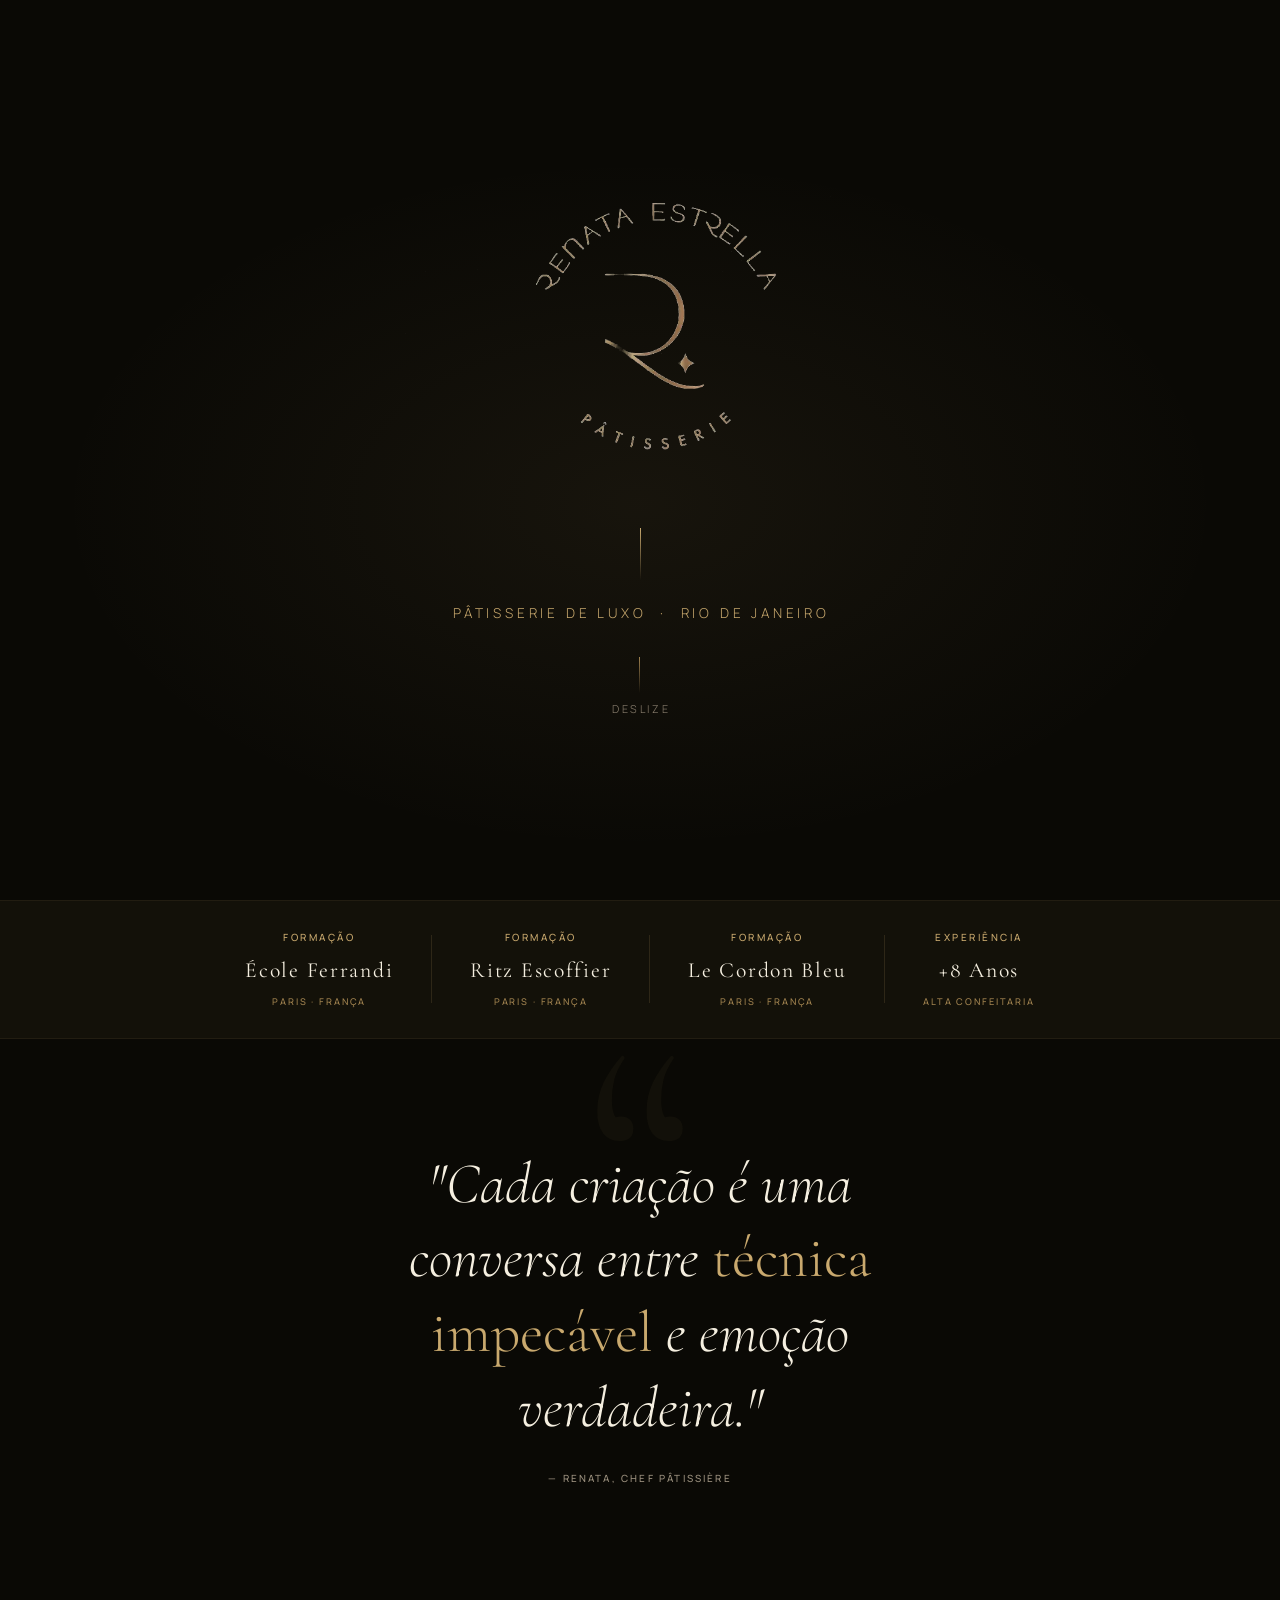
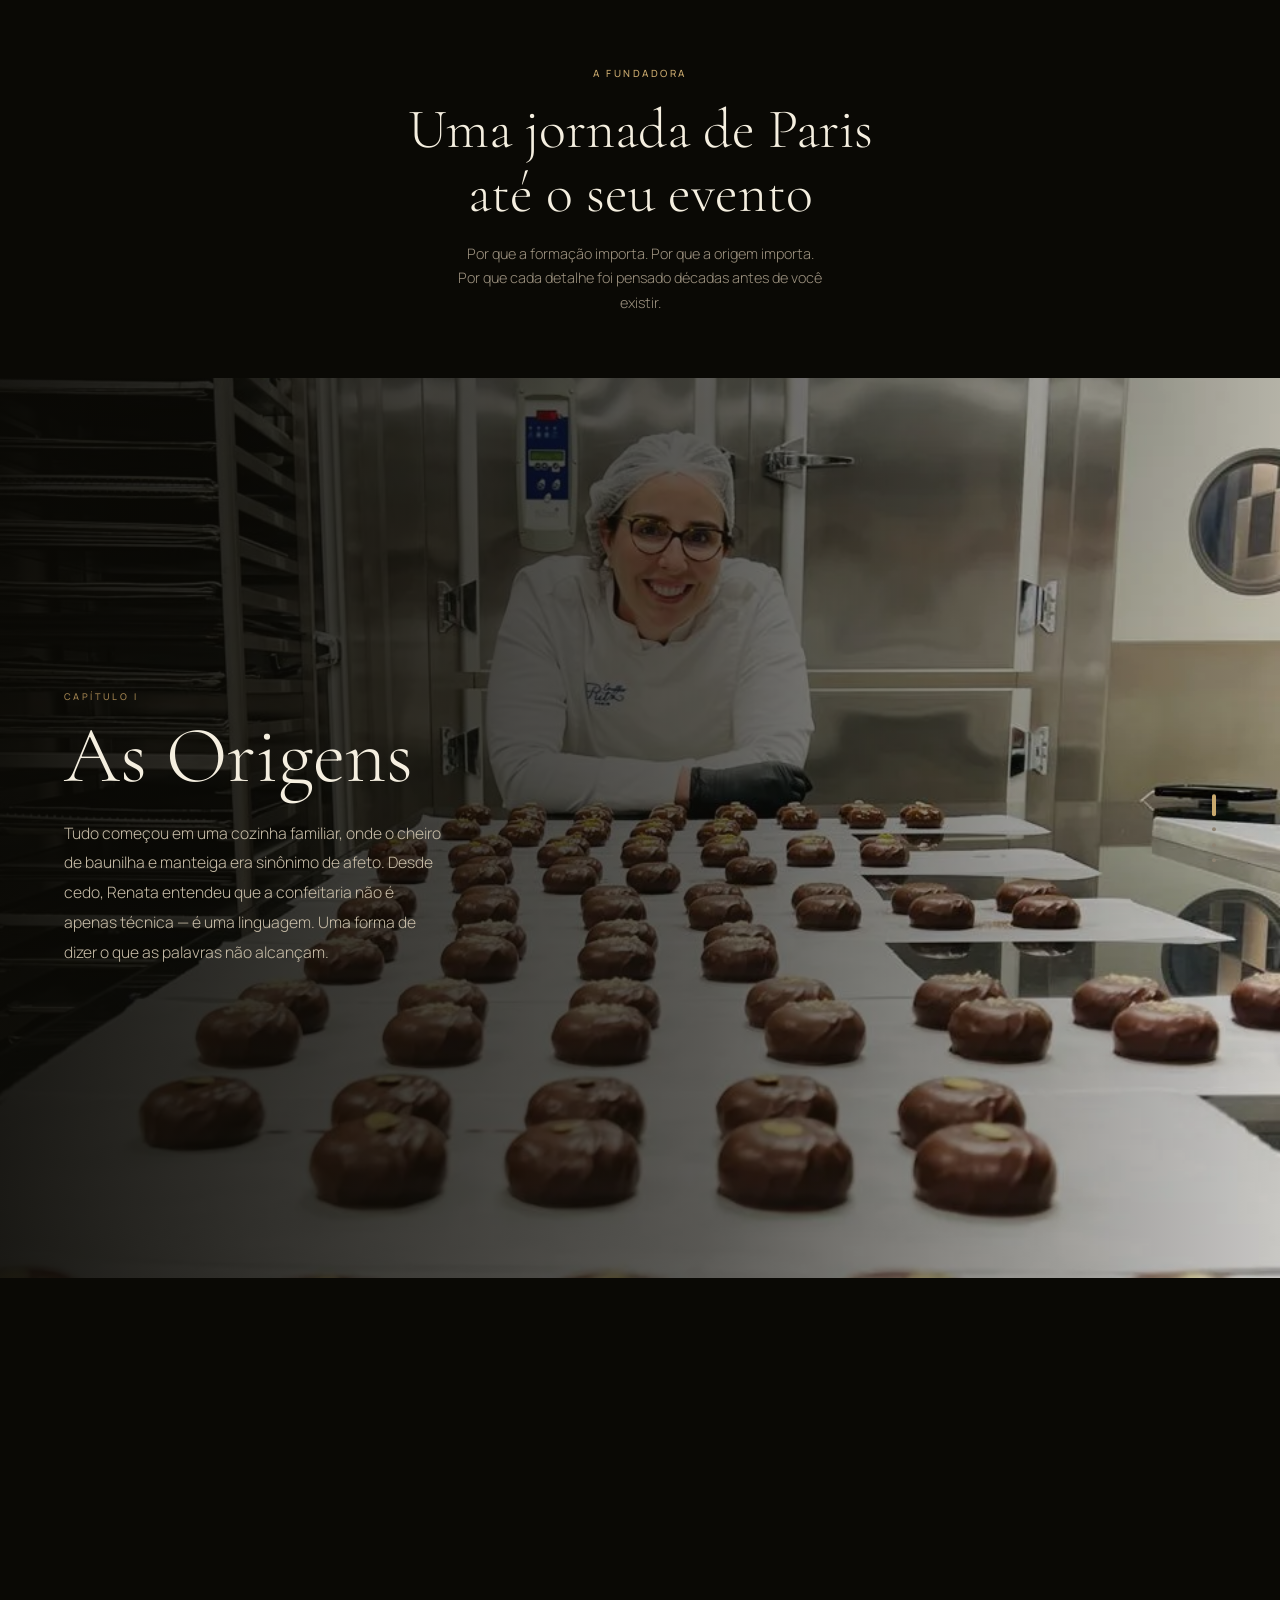
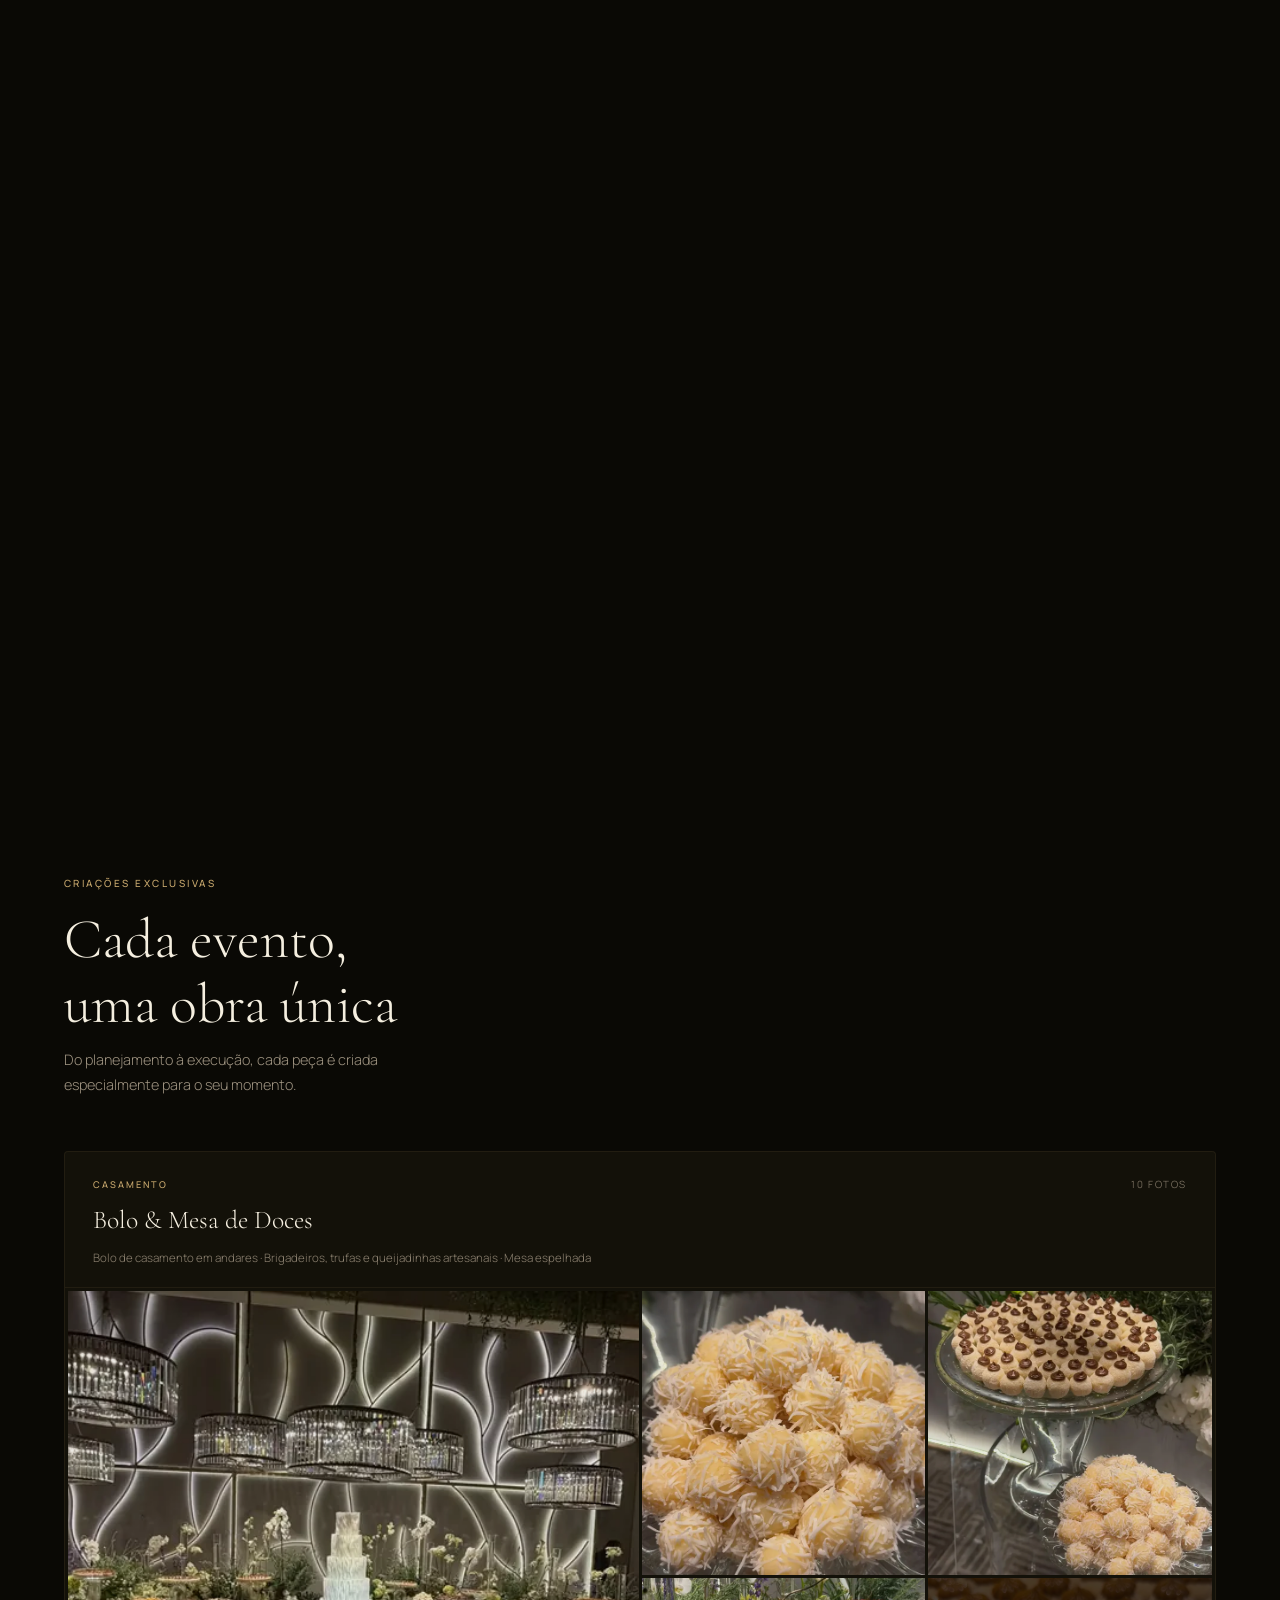
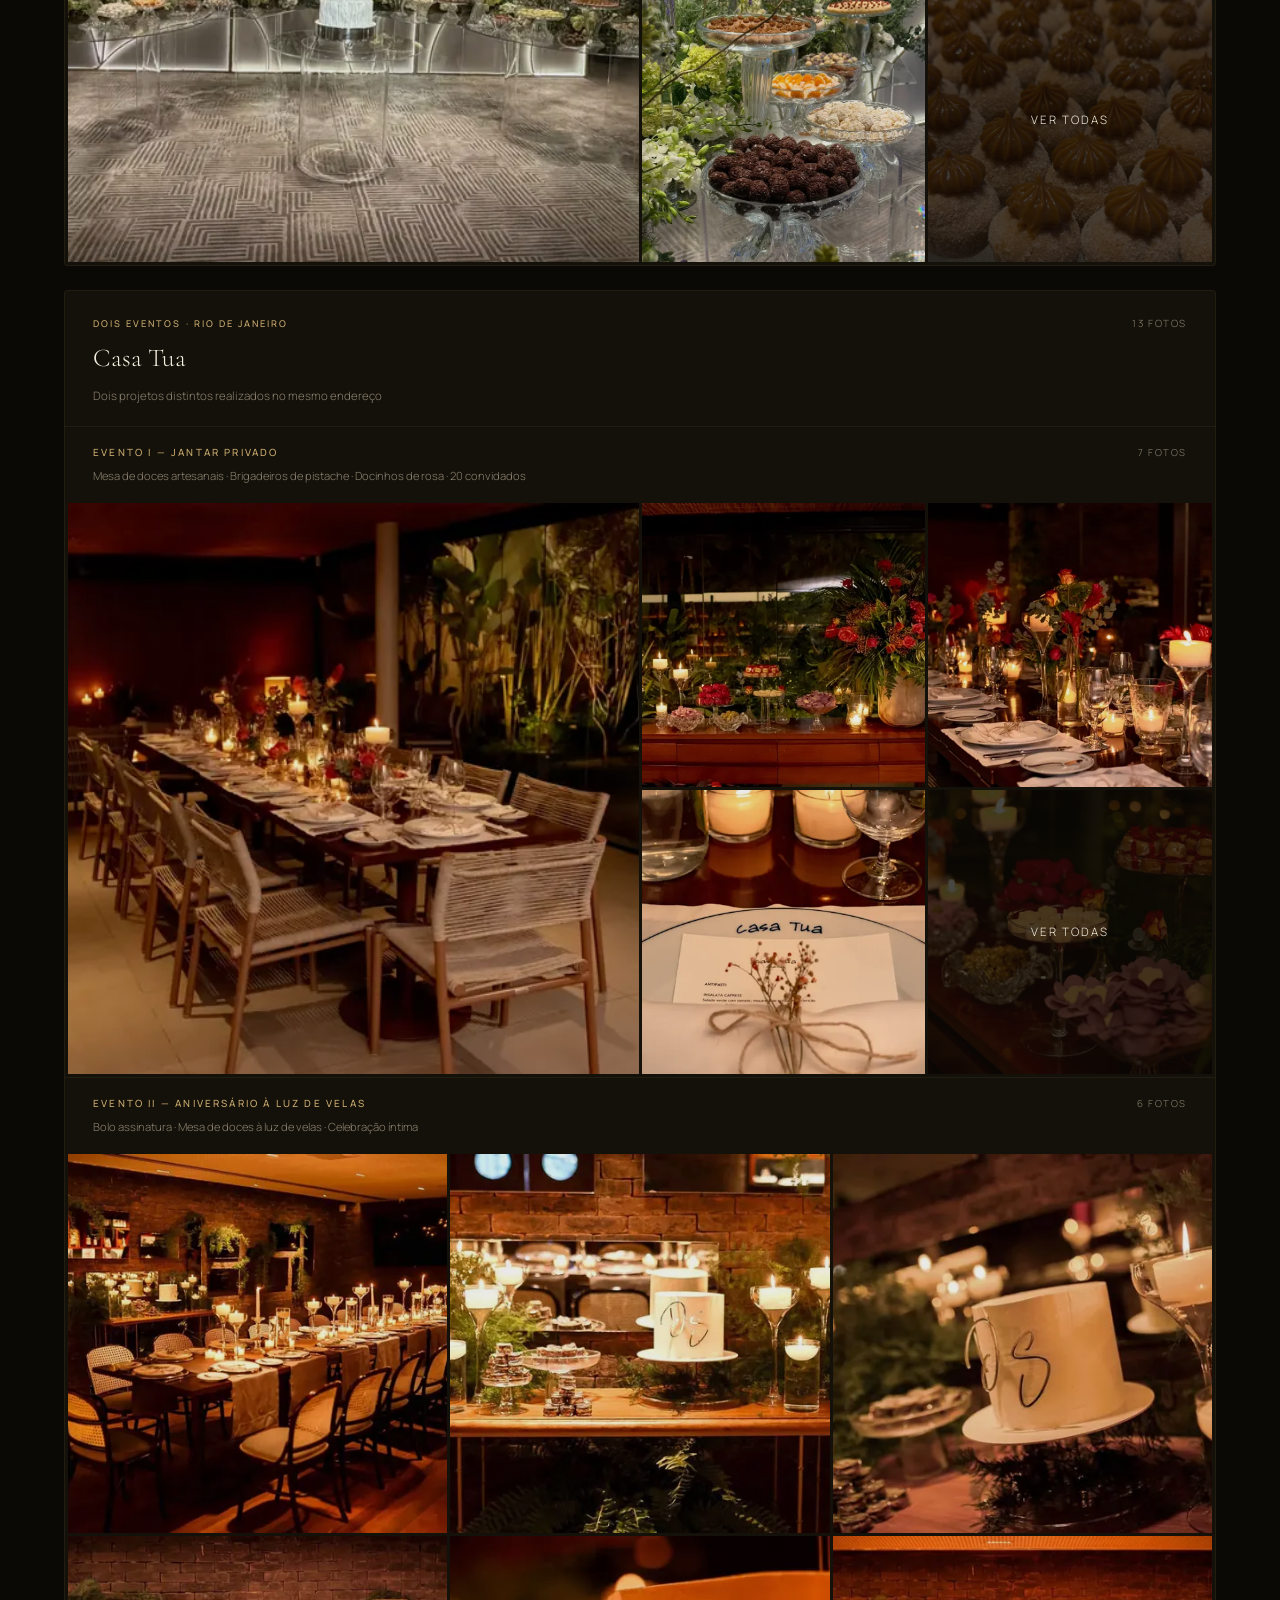
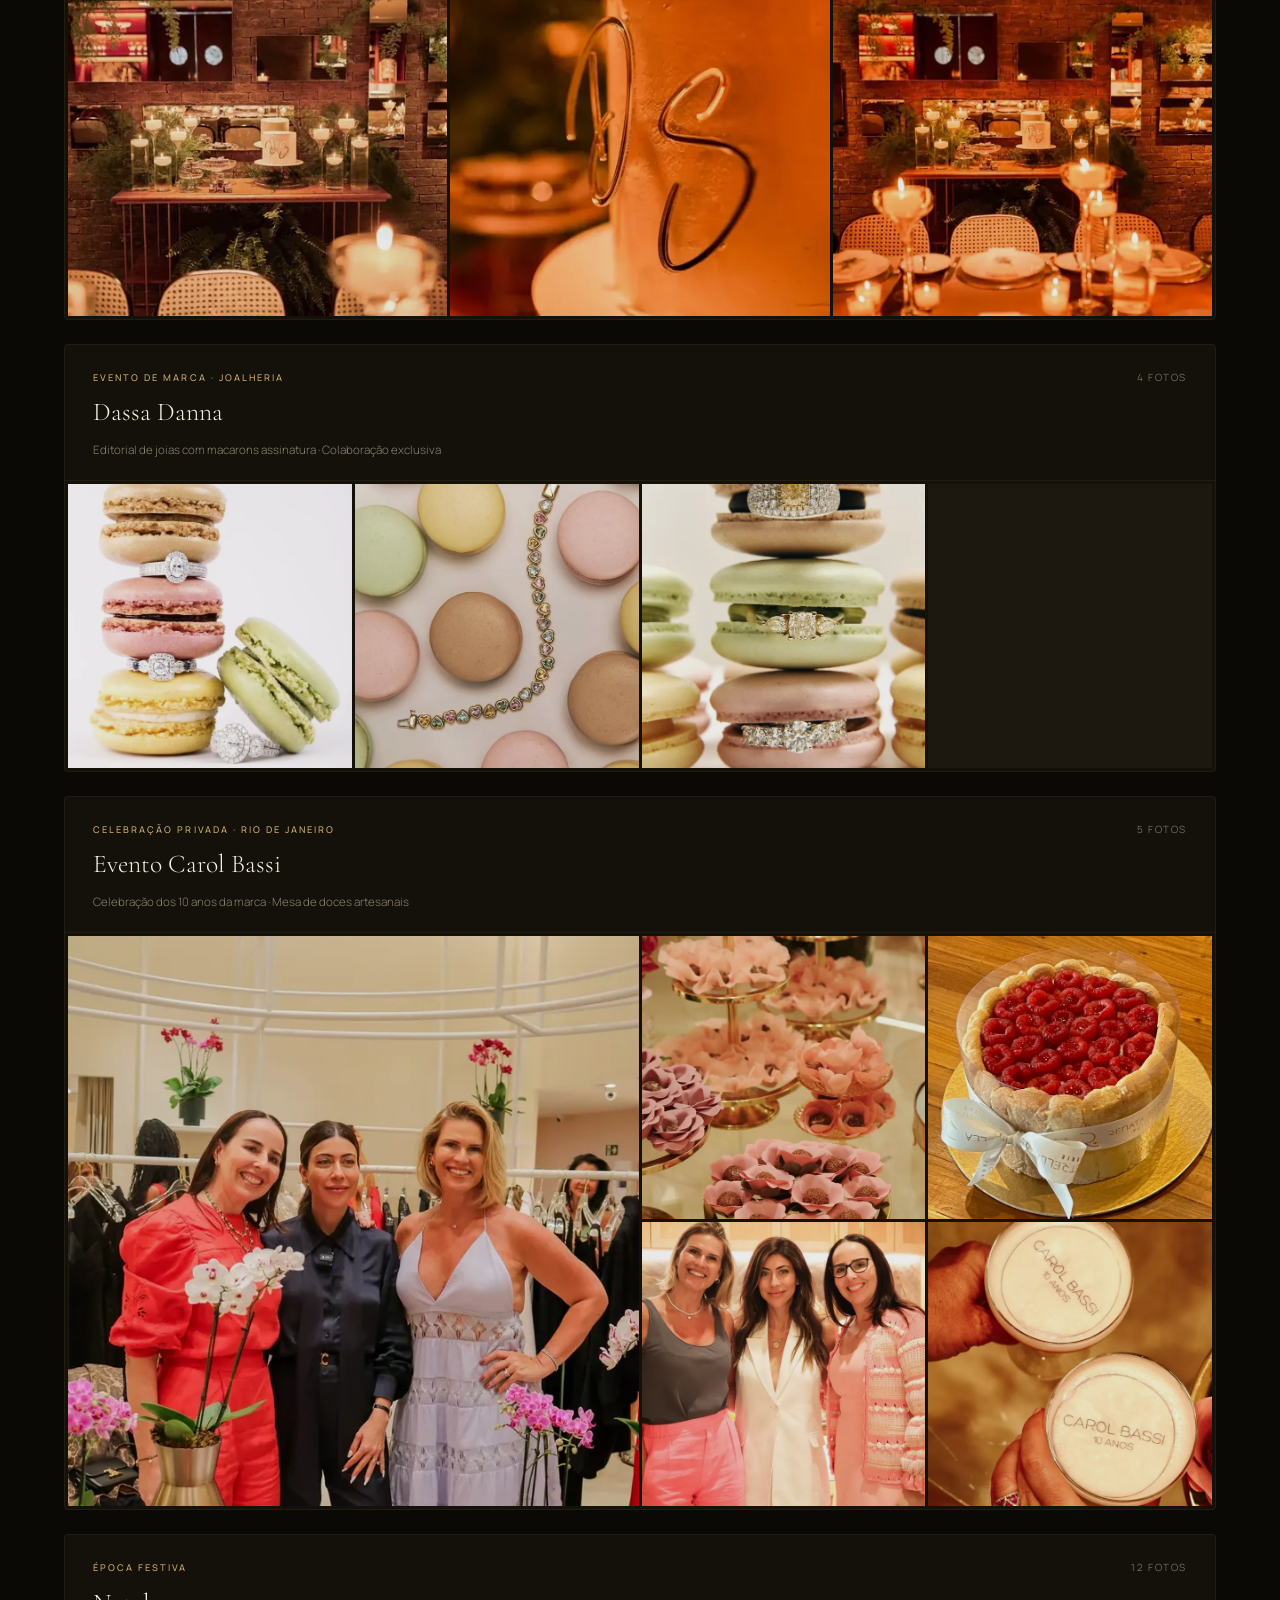
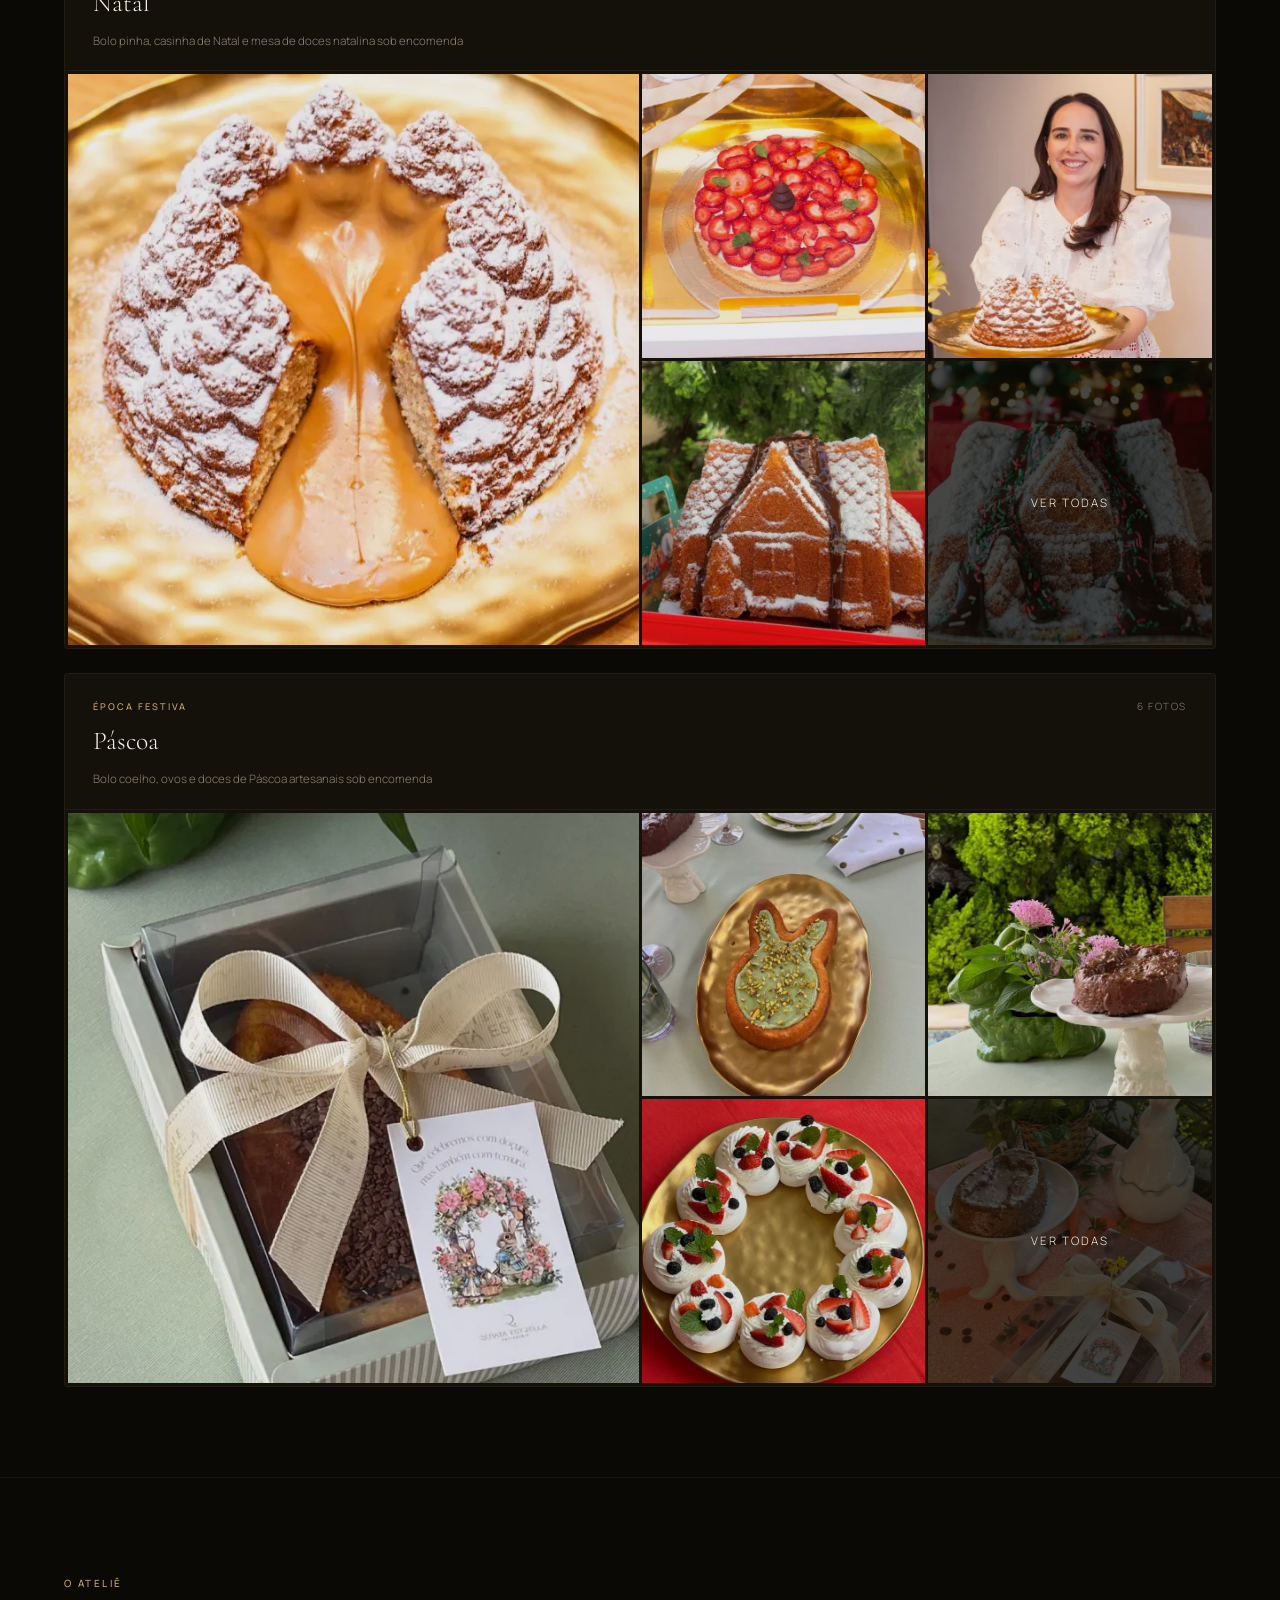
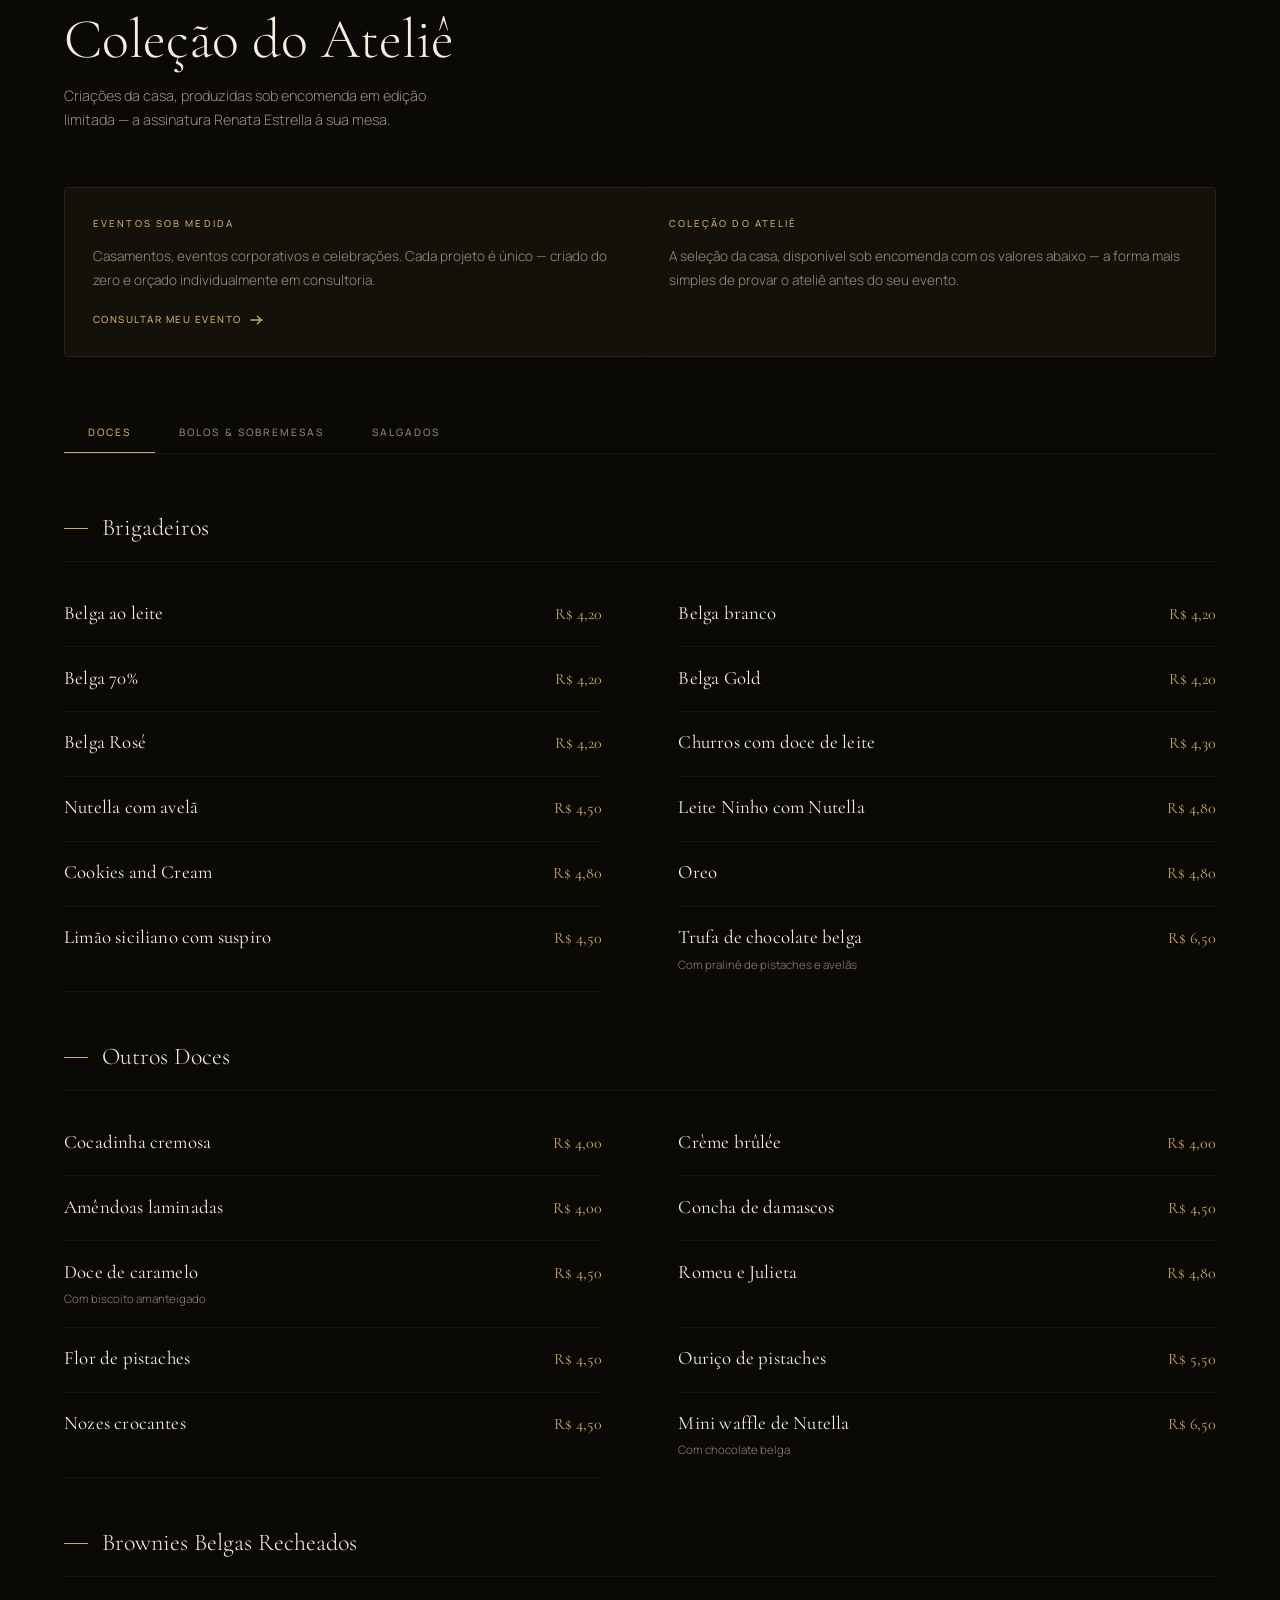
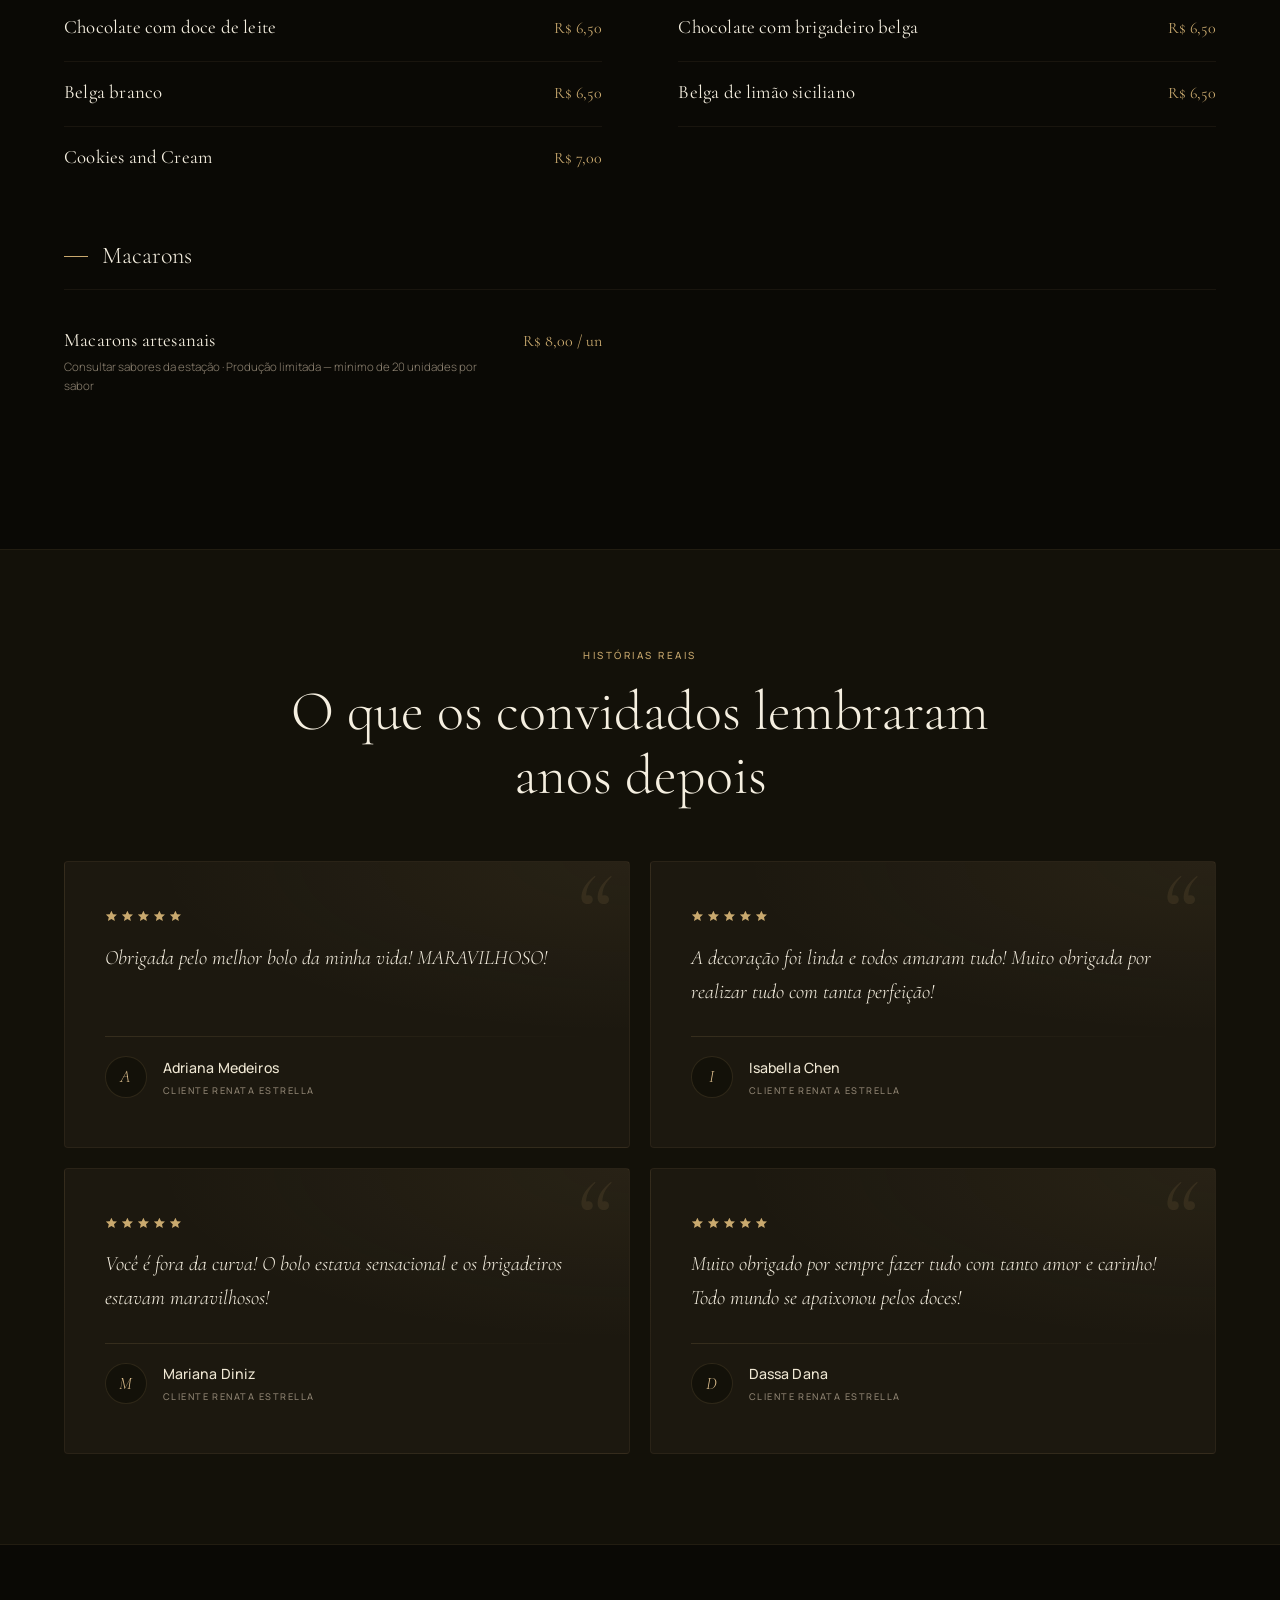
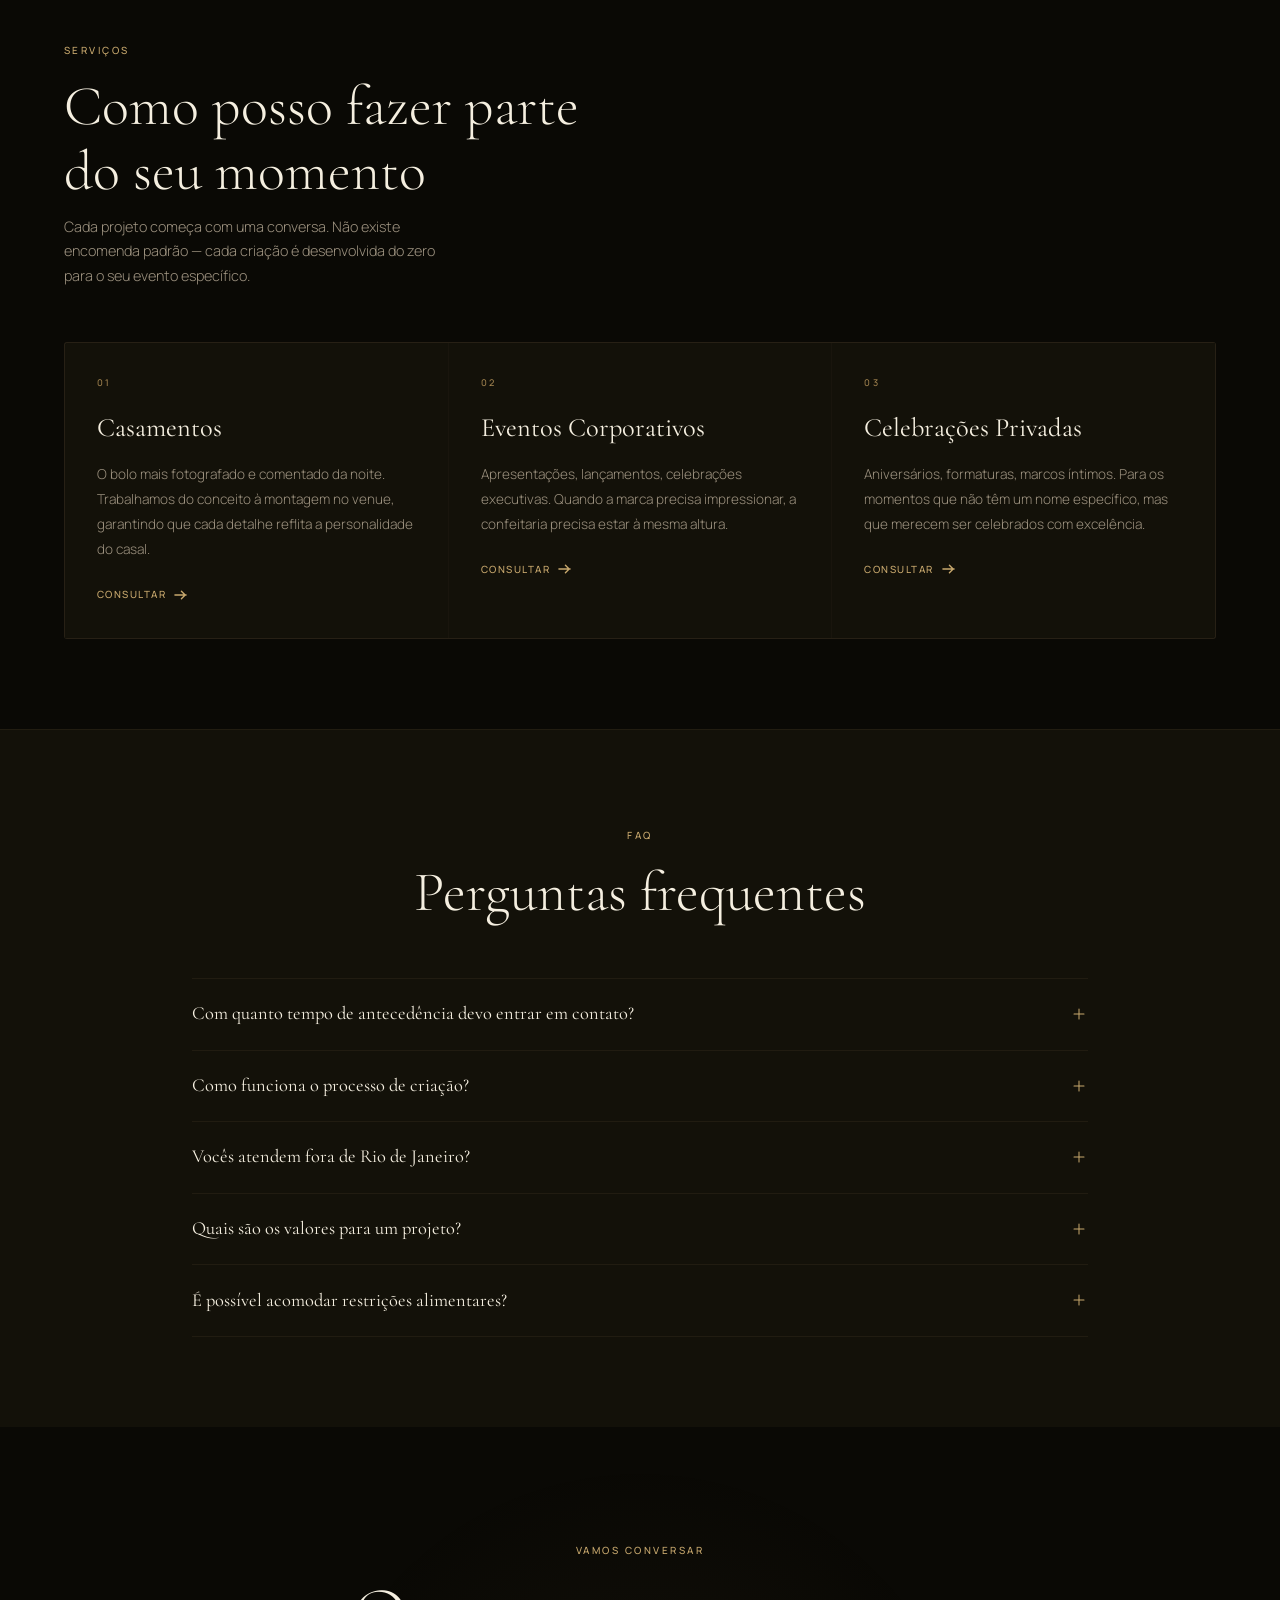
==== index.html @ b2e5b560 "SEO pass: review schema, image dimensions, metadata, gallery freshness - Add Review/AggregateRating " ====
<!DOCTYPE html>
<html lang="pt-BR">
<head>
  <meta charset="UTF-8">
  <meta name="viewport" content="width=device-width, initial-scale=1.0">
  <title>Renata — Pâtisserie de Luxo | Confeitaria Artesanal para Eventos</title>

  <!-- SEO -->
  <meta name="description" content="Pâtisserie de luxo no Rio de Janeiro: bolos e doces artesanais para casamentos e eventos de alto padrão, com formação Ferrandi Paris e Ritz Escoffier.">
  <meta name="keywords" content="pâtisserie luxo, confeitaria premium Rio de Janeiro, bolo de casamento luxo, Ferrandi Paris, Le Cordon Bleu, alta confeitaria, eventos alto padrão">
  <link rel="canonical" href="https://renataestrellapatisserie.com/">
  <meta name="robots" content="index, follow, max-snippet:-1, max-image-preview:large, max-video-preview:-1">
  <meta name="author" content="Renata Pâtisserie">
  <meta name="theme-color" content="#0A0905">

  <!-- Open Graph -->
  <meta property="og:title" content="Renata — Pâtisserie de Luxo">
  <meta property="og:description" content="Criações exclusivas para momentos que merecem ser eternizados. Formação: Ferrandi Paris · Ritz Escoffier · Le Cordon Bleu">
  <meta property="og:type" content="website">
  <meta property="og:url" content="https://renataestrellapatisserie.com/">
  <meta property="og:image" content="https://renataestrellapatisserie.com/og-image.jpg">
  <meta property="og:image:width" content="1200">
  <meta property="og:image:height" content="630">
  <meta property="og:locale" content="pt_BR">
  <meta property="og:site_name" content="Renata Pâtisserie">

  <!-- Twitter Cards -->
  <meta name="twitter:card" content="summary_large_image">
  <meta name="twitter:title" content="Renata — Pâtisserie de Luxo">
  <meta name="twitter:description" content="Criações exclusivas para momentos que merecem ser eternizados.">
  <meta name="twitter:image" content="https://renataestrellapatisserie.com/og-image.jpg">

  <!-- Fonts -->
  <link rel="preconnect" href="https://fonts.googleapis.com">
  <link rel="preconnect" href="https://fonts.gstatic.com" crossorigin>
  <link href="https://fonts.googleapis.com/css2?family=Cormorant+Garamond:ital,wght@0,300;0,400;0,500;0,600;1,300;1,400;1,500&family=Manrope:wght@300;400;500;600&display=swap" rel="stylesheet">

  <!-- Favicon -->
  <link rel="icon" type="image/svg+xml" href="data:image/svg+xml,%3Csvg xmlns='http://www.w3.org/2000/svg' viewBox='0 0 32 32'%3E%3Ccircle cx='16' cy='16' r='14' fill='%230A0905'/%3E%3Ctext x='50%25' y='22' text-anchor='middle' font-size='18' fill='%23C9A96E'%3ER%3C/text%3E%3C/svg%3E">
  <link rel="apple-touch-icon" sizes="180x180" href="apple-touch-icon.png">
  <link rel="manifest" href="manifest.json">

  <!-- Structured Data -->
  <script type="application/ld+json">
  {
    "@context": "https://schema.org",
    "@graph": [
      {
        "@type": "WebSite",
        "@id": "https://renataestrellapatisserie.com/#website",
        "url": "https://renataestrellapatisserie.com/",
        "name": "Renata Pâtisserie",
        "inLanguage": "pt-BR",
        "publisher": {"@id": "https://renataestrellapatisserie.com/#business"}
      },
      {
        "@type": "Bakery",
        "@id": "https://renataestrellapatisserie.com/#business",
        "name": "Renata Pâtisserie",
        "description": "Pâtisserie de luxo especializada em criações artesanais para casamentos, eventos corporativos e celebrações de alto padrão.",
        "url": "https://renataestrellapatisserie.com/",
        "telephone": "+5521999821270",
        "email": "contato@renatapatisserie.com.br",
        "priceRange": "$$$$",
        "image": "https://renataestrellapatisserie.com/og-image.jpg",
        "address": {
          "@type": "PostalAddress",
          "addressLocality": "Rio de Janeiro",
          "addressRegion": "RJ",
          "addressCountry": "BR"
        },
        "geo": {"@type": "GeoCoordinates", "latitude": "-22.9068", "longitude": "-43.1729"},
        "areaServed": [
          {"@type": "Country", "name": "Brasil"},
          {"@type": "City", "name": "Rio de Janeiro"}
        ],
        "openingHoursSpecification": [{"@type": "OpeningHoursSpecification","dayOfWeek": ["Monday","Tuesday","Wednesday","Thursday","Friday"],"opens": "09:00","closes": "18:00"}],
        "sameAs": ["https://www.instagram.com/renataestrella.patisserie"],
        "aggregateRating": {"@type": "AggregateRating", "ratingValue": "5", "bestRating": "5", "reviewCount": "4"}
      },
      {
        "@type": "Person",
        "@id": "https://renataestrellapatisserie.com/#founder",
        "name": "Renata",
        "jobTitle": "Chef Pâtissière & Fundadora",
        "description": "Chef pâtissière com formação nas mais prestigiosas escolas culinárias do mundo.",
        "alumniOf": [
          {"@type": "EducationalOrganization","name": "FERRANDI Paris"},
          {"@type": "EducationalOrganization","name": "Ritz Escoffier"},
          {"@type": "EducationalOrganization","name": "Le Cordon Bleu"}
        ],
        "worksFor": {"@id": "https://renataestrellapatisserie.com/#business"}
      },
      {
        "@type": "Service",
        "name": "Bolos e Doces para Casamentos",
        "description": "Criações artesanais únicas para o dia mais especial da sua vida.",
        "provider": {"@id": "https://renataestrellapatisserie.com/#business"},
        "areaServed": {"@type": "Country", "name": "Brasil"}
      },
      {
        "@type": "Service",
        "name": "Confeitaria para Eventos Corporativos",
        "description": "Experiências gastronômicas de alto padrão para eventos executivos e lançamentos.",
        "provider": {"@id": "https://renataestrellapatisserie.com/#business"},
        "areaServed": {"@type": "Country", "name": "Brasil"}
      },
      {
        "@type": "Service",
        "name": "Celebrações Privadas",
        "description": "Aniversários, formaturas e marcos íntimos celebrados com confeitaria de alto padrão.",
        "provider": {"@id": "https://renataestrellapatisserie.com/#business"},
        "areaServed": {"@type": "Country", "name": "Brasil"}
      },
      {
        "@type": "FAQPage",
        "mainEntity": [
          {"@type": "Question","name": "Com quanto tempo de antecedência devo entrar em contato?","acceptedAnswer": {"@type": "Answer","text": "Não existe um prazo fixo — somos conhecidas pela confiabilidade e pela capacidade de nos adaptar à sua data e às suas necessidades. Quanto antes conversarmos, mais espaço temos para consultoria, degustação e desenvolvimento do conceito, mas consulte Renata diretamente para confirmar disponibilidade para o seu evento."}},
          {"@type": "Question","name": "Como funciona o processo de criação?","acceptedAnswer": {"@type": "Answer","text": "Começa com uma consultoria onde Renata entende a visão, tema e preferências do cliente. Em seguida, é desenvolvido um briefing criativo exclusivo para aprovação. Após isso, é realizada uma sessão de degustação. Na semana do evento, a produção e montagem são feitas pessoalmente no local."}},
          {"@type": "Question","name": "Vocês atendem fora de Rio de Janeiro?","acceptedAnswer": {"@type": "Answer","text": "Sim. Renata atende eventos em todo o Brasil e em destinos internacionais para projetos especiais. Custos de deslocamento e logística são detalhados durante a consultoria."}},
          {"@type": "Question","name": "Quais são os valores para um projeto?","acceptedAnswer": {"@type": "Answer","text": "Cada projeto é orçado individualmente, pois depende da complexidade, número de convidados e localização. Os valores são apresentados durante a consultoria inicial, sem compromisso."}},
          {"@type": "Question","name": "É possível acomodar restrições alimentares?","acceptedAnswer": {"@type": "Answer","text": "Sim, de acordo com a restrição podemos buscar a solução mais adequada para o cliente."}}
        ]
      },
      {
        "@type": "Review",
        "itemReviewed": {"@id": "https://renataestrellapatisserie.com/#business"},
        "author": {"@type": "Person", "name": "Adriana Medeiros"},
        "reviewRating": {"@type": "Rating", "ratingValue": "5", "bestRating": "5"},
        "reviewBody": "Obrigada pelo melhor bolo da minha vida! MARAVILHOSO!",
        "inLanguage": "pt-BR"
      },
      {
        "@type": "Review",
        "itemReviewed": {"@id": "https://renataestrellapatisserie.com/#business"},
        "author": {"@type": "Person", "name": "Isabella Chen"},
        "reviewRating": {"@type": "Rating", "ratingValue": "5", "bestRating": "5"},
        "reviewBody": "A decoração foi linda e todos amaram tudo! Muito obrigada por realizar tudo com tanta perfeição!",
        "inLanguage": "pt-BR"
      },
      {
        "@type": "Review",
        "itemReviewed": {"@id": "https://renataestrellapatisserie.com/#business"},
        "author": {"@type": "Person", "name": "Mariana Diniz"},
        "reviewRating": {"@type": "Rating", "ratingValue": "5", "bestRating": "5"},
        "reviewBody": "Você é fora da curva! O bolo estava sensacional e os brigadeiros estavam maravilhosos!",
        "inLanguage": "pt-BR"
      },
      {
        "@type": "Review",
        "itemReviewed": {"@id": "https://renataestrellapatisserie.com/#business"},
        "author": {"@type": "Person", "name": "Dassa Dana"},
        "reviewRating": {"@type": "Rating", "ratingValue": "5", "bestRating": "5"},
        "reviewBody": "Muito obrigado por sempre fazer tudo com tanto amor e carinho! Todo mundo se apaixonou pelos doces!",
        "inLanguage": "pt-BR"
      }
    ]
  }
  </script>

  <style>
    /* =====================================================
       DESIGN TOKENS
    ===================================================== */
    :root {
      --bg:           #0A0905;
      --bg-2:         #131109;
      --bg-3:         #1C180F;
      --gold:         #C9A96E;
      --gold-lt:      #DFC08F;
      --gold-dk:      #A0824F; /* ≥4.5:1 on all bg tokens (WCAG AA) */
      --ivory:        #F5EFE0;
      --ivory-2:      #C8BDA8;
      --text:         #F0E8D4;
      --text-2:       #9C917F; /* ≥4.5:1 on all bg tokens (WCAG AA) */
      --text-3:       #8D8271; /* ≥4.5:1 on all bg tokens (WCAG AA) */
      --line:         rgba(201,169,110,0.15);
      --line-sub:     rgba(201,169,110,0.08);

      --serif:        'Cormorant Garamond', Georgia, serif;
      --sans:         'Manrope', system-ui, sans-serif;

      --ease-lux:     cubic-bezier(0.25, 0.1, 0.1, 1.0);
      --ease-out:     cubic-bezier(0.16, 1, 0.3, 1);
      --ease-std:     cubic-bezier(0.4, 0, 0.2, 1);
    }

    /* =====================================================
       RESET
    ===================================================== */
    *, *::before, *::after { box-sizing: border-box; margin: 0; padding: 0; }
    html {
      scroll-behavior: smooth;
      -webkit-text-size-adjust: 100%;
      text-rendering: optimizeLegibility;
      -webkit-font-smoothing: antialiased;
    }
    body {
      background: var(--bg);
      color: var(--text);
      font-family: var(--sans);
      font-weight: 300;
      font-size: 1rem;
      line-height: 1.7;
      overflow-x: hidden;
    }
    img { display: block; max-width: 100%; }
    a { color: inherit; text-decoration: none; }
    ul, ol { list-style: none; }
    button { border: none; background: none; font-family: inherit; }

    .skip-link {
      position: absolute; top: -100%; left: 1rem; z-index: 9999;
      background: var(--gold); color: var(--bg);
      font-family: var(--sans); font-size: .75rem; font-weight: 600;
      letter-spacing: .04em;
      padding: .8rem 1.4rem; border-radius: 2px;
      transition: top .2s var(--ease-out);
    }
    .skip-link:focus { top: 1rem; }

    /* =====================================================
       UTILITIES
    ===================================================== */
    .wrap {
      width: 100%;
      max-width: 90rem;
      margin-inline: auto;
      padding-inline: clamp(1.25rem, 5vw, 4rem);
    }
    .overline {
      font-family: var(--sans);
      font-size: 0.62rem;
      font-weight: 500;
      letter-spacing: 0.25em;
      text-transform: uppercase;
      color: var(--gold);
    }
    .sr-only {
      position: absolute; width: 1px; height: 1px;
      padding: 0; margin: -1px; overflow: hidden;
      clip: rect(0,0,0,0); white-space: nowrap; border: 0;
    }


    /* =====================================================
       INTRO PANEL — fixed, blocks until dismissed
    ===================================================== */
    body.intro-lock { overflow: hidden; touch-action: none; }

    #introPanel {
      position: fixed;
      inset: 0;
      z-index: 9000;
      background: var(--bg);
      display: flex;
      flex-direction: column;
      align-items: center;
      justify-content: center;
      cursor: pointer;
      transition: transform 1.1s cubic-bezier(0.76, 0, 0.24, 1);
      will-change: transform;
    }
    /* Radial gold glow */
    #introPanel::before {
      content: '';
      position: absolute; inset: 0;
      background: radial-gradient(ellipse 65% 55% at 50% 56%, rgba(201,169,110,.07) 0%, transparent 70%);
      pointer-events: none;
    }
    #introPanel.out { transform: translateY(-100%); }

    .intro-inner {
      display: flex;
      flex-direction: column;
      align-items: center;
      gap: 1.4rem;
      position: relative; z-index: 1;
    }
    /* Staggered serif letters */
    .intro-logo {
      display: flex;
      align-items: center;
      justify-content: center;
    }
    .intro-logo canvas {
      width: clamp(280px, 84vw, 720px);
      height: auto;
      opacity: 0;
      transform: translateY(28px);
      animation: il-rise 1.1s .08s var(--ease-out) forwards;
      pointer-events: none;
      user-select: none;
      display: block;
      background: transparent;
    }
    @keyframes il-rise {
      to { opacity: 1; transform: translateY(0) rotate(0deg); }
    }
    /* Growing gold rule */
    .intro-rule {
      width: 1px; height: 0;
      background: linear-gradient(to bottom, var(--gold), transparent);
      animation: rule-grow 1.1s .62s var(--ease-out) forwards;
    }
    @keyframes rule-grow { to { height: 52px; } }
    /* Subtitle */
    .intro-sub {
      font-size: clamp(.72rem, 3vw, .85rem);
      letter-spacing: .28em;
      margin-right: -.28em;
      text-transform: uppercase;
      color: var(--gold);
      opacity: 0;
      animation: il-rise .7s .88s var(--ease-out) forwards;
    }
    /* Scroll / tap hint */
    .intro-hint {
      margin-top: .6rem;
      display: flex; flex-direction: column; align-items: center; gap: .45rem;
      opacity: 0;
      animation: il-rise .7s 1.4s var(--ease-out) forwards;
    }
    .intro-hint-line {
      width: 1px; height: 36px;
      background: linear-gradient(to bottom, var(--gold-dk), transparent);
      animation: hint-pulse 2.2s 1.5s ease-in-out infinite;
    }
    @keyframes hint-pulse {
      0%, 100% { opacity: .35; transform: scaleY(1); }
      50%       { opacity: 1;   transform: scaleY(1.15); }
    }
    .intro-hint-label {
      font-size: clamp(.62rem, 2.2vw, .68rem); letter-spacing: .24em;
      margin-right: -.24em;
      text-transform: uppercase; color: var(--text-3);
    }
    /* Reduced motion */
    @media (prefers-reduced-motion: reduce) {
      .intro-logo span, .intro-sub, .intro-hint { animation: none; opacity: 1; transform: none; }
      .intro-rule { animation: none; height: 52px; }
    }

    /* =====================================================
       NAVIGATION
    ===================================================== */
    .nav {
      position: fixed; top: 0; left: 0; right: 0; z-index: 100;
      padding: 1.5rem 0;
      transition: padding .4s var(--ease-std), background .4s, backdrop-filter .4s;
    }
    .nav.on {
      padding: 1rem 0;
      background: rgba(10,9,5,.93);
      backdrop-filter: blur(14px);
      -webkit-backdrop-filter: blur(14px);
      border-bottom: 1px solid var(--line-sub);
    }
    .nav__inner {
      display: flex; align-items: center; justify-content: space-between;
    }
    .nav__logo {
      font-family: var(--serif); font-size: clamp(1.05rem, 2.2vw, 1.3rem);
      font-weight: 400; letter-spacing: 0.14em; text-transform: uppercase;
      color: var(--ivory);
    }
    .nav__logo b { color: var(--gold); font-weight: 400; }
    .nav__links {
      display: none; gap: 2.5rem; align-items: center;
    }
    .nav__links a {
      font-size: 0.74rem; font-weight: 500; letter-spacing: 0.16em;
      text-transform: uppercase; color: var(--ivory-2);
      transition: color .3s;
    }
    .nav__links a:hover { color: var(--gold); }
    .nav__cta {
      font-size: 0.68rem; font-weight: 500; letter-spacing: 0.18em;
      text-transform: uppercase; color: var(--bg);
      background: var(--gold); padding: .6rem 1.5rem;
      border-radius: 2px; transition: background .3s;
    }
    .nav__cta:hover { background: var(--gold-lt); }
    .nav__burger {
      display: flex; flex-direction: column; justify-content: center; align-items: flex-end;
      gap: 5px; width: 44px; height: 44px; padding: 0; margin-right: -11px;
    }
    .nav__burger span { width: 22px; }
    .nav__burger span {
      display: block; height: 1px; background: var(--ivory);
      transition: transform .3s, opacity .3s, width .3s;
    }
    .nav__burger span:nth-child(2) { width: 14px; }
    .nav__burger.x span:nth-child(1) { transform: translateY(6px) rotate(45deg); }
    .nav__burger.x span:nth-child(2) { opacity: 0; width: 0; }
    .nav__burger.x span:nth-child(3) { transform: translateY(-6px) rotate(-45deg); }

    /* Mobile overlay */
    .nav__mob {
      position: fixed; inset: 0; z-index: 99;
      background: var(--bg);
      display: flex; flex-direction: column;
      align-items: center; justify-content: center; gap: 1.75rem;
      opacity: 0; pointer-events: none;
      transition: opacity .4s var(--ease-std);
    }
    .nav__mob.open { opacity: 1; pointer-events: auto; }
    .nav__mob a {
      font-family: var(--serif); font-size: clamp(2rem, 7vw, 2.75rem);
      font-weight: 300; color: var(--ivory); letter-spacing: .05em;
      transition: color .3s;
    }
    .nav__mob a:hover { color: var(--gold); }
    .nav__mob .mob-cta {
      font-family: var(--sans); font-size: .65rem; font-weight: 500;
      letter-spacing: .2em; text-transform: uppercase;
      color: var(--bg); background: var(--gold);
      padding: .9rem 2.5rem; border-radius: 2px; margin-top: .5rem;
    }

    /* =====================================================
       HERO
    ===================================================== */
    #inicio {
      position: relative;
      height: 100svh; min-height: 600px;
      display: flex; align-items: flex-end;
      overflow: hidden;
    }
    .hero-media {
      position: absolute; inset: 0; z-index: 0;
    }
    .hero-img, .hero-video {
      width: 100%; height: 100%; object-fit: cover; object-position: center;
    }
    .hero-img {
      transform: scale(1.08);
      animation: hero-zoom 12s var(--ease-lux) forwards;
      will-change: transform;
    }
    @keyframes hero-zoom {
      from { transform: scale(1.08); }
      to   { transform: scale(1.00); }
    }
    .hero-grad {
      position: absolute; inset: 0;
      background:
        linear-gradient(to top,  rgba(10,9,5,.97) 0%, rgba(10,9,5,.55) 45%, rgba(10,9,5,.15) 75%, rgba(10,9,5,.35) 100%),
        linear-gradient(to right, rgba(10,9,5,.75) 0%, transparent 60%);
    }
    .hero-body {
      position: relative; z-index: 2; width: 100%;
      padding-top: 5rem;
      padding-bottom: clamp(2rem, 6vh, 4rem);
    }
    .hero-eyebrow {
      display: flex; align-items: center; gap: 1rem;
      margin-bottom: 1.25rem;
      opacity: 0; transform: translateY(14px);
      animation: fadeup .8s .2s var(--ease-out) forwards;
    }
    .hero-eyebrow::before {
      content: ''; display: block; width: 28px; height: 1px;
      background: var(--gold); flex-shrink: 0;
    }
    .hero-h1 {
      font-family: var(--serif);
      font-size: clamp(2.5rem, 5.5vw, 5rem);
      font-weight: 300; line-height: 1.0; letter-spacing: -.02em;
      color: var(--ivory); max-width: 14ch;
      margin-bottom: 1.5rem;
      opacity: 0; transform: translateY(22px);
      animation: fadeup 1s .4s var(--ease-out) forwards;
    }
    .hero-h1 em { font-style: italic; color: var(--gold); }
    .hero-sub {
      font-size: clamp(.8rem, 1.4vw, .95rem); font-weight: 300;
      color: var(--ivory-2); max-width: 38ch; line-height: 1.8;
      margin-bottom: 2.5rem;
      opacity: 0; transform: translateY(18px);
      animation: fadeup .9s .6s var(--ease-out) forwards;
    }
    .hero-actions {
      display: flex; flex-direction: column; gap: .75rem; align-items: flex-start;
      opacity: 0; transform: translateY(14px);
      animation: fadeup .8s .8s var(--ease-out) forwards;
    }
    @keyframes fadeup {
      to { opacity: 1; transform: translateY(0); }
    }
    .btn-gold {
      display: inline-flex; align-items: center; gap: .7rem;
      font-size: .68rem; font-weight: 500; letter-spacing: .18em;
      text-transform: uppercase; color: var(--bg);
      background: var(--gold); padding: 1rem 2rem; border-radius: 2px;
      transition: background .3s, transform .2s;
    }
    .btn-gold:hover { background: var(--gold-lt); transform: translateY(-1px); }
    .btn-outline {
      display: inline-flex; align-items: center; gap: .7rem;
      font-size: .68rem; font-weight: 500; letter-spacing: .18em;
      text-transform: uppercase; color: var(--ivory);
      padding: 1rem 2rem; border: 1px solid var(--line); border-radius: 2px;
      transition: border-color .3s, color .3s, transform .2s;
    }
    .btn-outline:hover { border-color: var(--gold); color: var(--gold); transform: translateY(-1px); }
    .hero-scroll {
      position: absolute; bottom: 2rem; right: clamp(1.25rem,5vw,4rem);
      z-index: 2;
      display: flex; flex-direction: column; align-items: center; gap: .4rem;
      opacity: 0; animation: fadeup .8s 1.3s var(--ease-out) forwards;
    }
    .hero-scroll-line {
      width: 1px; height: 44px;
      background: linear-gradient(to bottom, var(--gold-dk), transparent);
      animation: pulse-line 2s ease-in-out infinite;
    }
    @keyframes pulse-line {
      0%,100% { opacity: .5; transform: scaleY(1); }
      50% { opacity: 1; transform: scaleY(1.15); }
    }
    .hero-scroll-label {
      font-size: .55rem; font-weight: 500; letter-spacing: .22em;
      text-transform: uppercase; color: var(--text-3);
      writing-mode: vertical-rl;
    }

    /* =====================================================
       CREDENTIALS BAR
    ===================================================== */
    #creds {
      border-top: 1px solid var(--line-sub);
      border-bottom: 1px solid var(--line-sub);
      background: var(--bg-2);
      padding: 0;
      overflow: hidden;
    }
    .creds-inner {
      display: flex; flex-wrap: wrap;
      justify-content: center;
    }
    .cred {
      display: flex; flex-direction: column; align-items: center;
      padding: 1.75rem clamp(1.5rem,3vw,3rem);
      text-align: center;
      position: relative;
    }
    .cred:not(:last-child)::after {
      content: ''; position: absolute;
      right: 0; top: 25%; height: 50%;
      width: 1px; background: var(--line);
    }
    .cred-name {
      font-family: var(--serif);
      font-size: clamp(1rem, 2.2vw, 1.35rem);
      font-weight: 400; letter-spacing: .08em;
      color: var(--ivory); white-space: nowrap;
    }
    .cred-sub {
      font-size: .58rem; font-weight: 500; letter-spacing: .2em;
      text-transform: uppercase; color: var(--gold-dk);
      margin-top: .3rem;
    }

    /* =====================================================
       EDITORIAL STATEMENT
    ===================================================== */
    #statement {
      padding: clamp(5rem,12vh,10rem) 0;
      text-align: center; position: relative; overflow: hidden;
    }
    #statement::before {
      content: '\201C';
      position: absolute; top: -3rem; left: 50%;
      transform: translateX(-50%);
      font-family: var(--serif);
      font-size: clamp(14rem,28vw,22rem);
      color: rgba(201,169,110,.04);
      line-height: 1; pointer-events: none; user-select: none;
    }
    .stmt-quote {
      font-family: var(--serif);
      font-size: clamp(1.7rem, 4.5vw, 4rem);
      font-weight: 300; font-style: italic;
      line-height: 1.3; color: var(--ivory);
      max-width: 22ch; margin: 0 auto 1.5rem;
    }
    .stmt-quote em { font-style: normal; color: var(--gold); }
    .stmt-by {
      font-size: .62rem; font-weight: 500; letter-spacing: .22em;
      text-transform: uppercase; color: var(--text-2);
    }

    /* =====================================================
       FOUNDER STORY — Scroll-Driven
    ===================================================== */
    #founder { position: relative; }
    .founder-intro {
      padding: clamp(3rem,7vh,5rem) 0;
      text-align: center;
    }
    .founder-intro h2 {
      font-family: var(--serif);
      font-size: clamp(1.9rem, 4.5vw, 3.5rem);
      font-weight: 300; line-height: 1.15; color: var(--ivory);
      margin-top: .75rem; margin-bottom: 1rem;
    }
    .founder-intro p {
      font-size: .9rem; color: var(--text-2);
      max-width: 42ch; margin: 0 auto;
    }

    .founder-driver {
      height: 400vh; position: relative;
    }
    .founder-sticky {
      position: sticky; top: 0; height: 100vh;
      overflow: hidden; display: flex; align-items: stretch;
    }

    /* Background images */
    .founder-bg { position: absolute; inset: 0; z-index: 0; }
    .f-img {
      position: absolute; inset: 0;
      width: 100%; height: 100%; object-fit: cover;
      opacity: 0;
      transition: opacity .9s var(--ease-std), transform .9s var(--ease-std);
      transform: scale(1.04);
    }
    .f-img.on { opacity: 1; transform: scale(1); }
    .founder-overlay {
      position: absolute; inset: 0;
      background: rgba(10,9,5,.78);
      z-index: 1;
    }
    @media (min-width: 768px) {
      .founder-overlay {
        background: linear-gradient(to right, rgba(10,9,5,.93) 0%, rgba(10,9,5,.65) 55%, rgba(10,9,5,.15) 100%);
      }
    }

    /* Chapter text */
    .founder-content {
      position: relative; z-index: 2;
      width: 100%; display: flex; align-items: center;
    }
    /* Outgoing text must be fully invisible before incoming text starts:
       fade-out runs in .28s, fade-in is delayed .32s. visibility + z-index
       keep inactive chapters out of the stacking order during fast scroll. */
    .f-chapter {
      position: absolute; left: 0; top: 50%;
      transform: translateY(calc(-50% + 18px));
      width: 100%;
      padding: 2rem clamp(1.25rem, 5vw, 4rem);
      opacity: 0;
      visibility: hidden;
      z-index: 0;
      transition: opacity .28s var(--ease-std), transform .28s var(--ease-std), visibility 0s .28s;
    }
    .f-chapter.on {
      opacity: 1; transform: translateY(-50%);
      visibility: visible;
      z-index: 1;
      transition: opacity .5s var(--ease-std) .32s, transform .5s var(--ease-std) .32s, visibility 0s .32s;
    }
    .f-num {
      font-size: .58rem; font-weight: 500; letter-spacing: .26em;
      text-transform: uppercase; color: var(--gold-dk);
      margin-bottom: .7rem;
    }
    .f-title {
      font-family: var(--serif);
      font-size: clamp(2.2rem, 6.5vw, 5rem);
      font-weight: 300; line-height: 1.0;
      color: var(--ivory); margin-bottom: 1.4rem;
      max-width: 14ch;
    }
    .f-text {
      font-size: clamp(.82rem, 1.4vw, .98rem);
      font-weight: 300; line-height: 1.9;
      color: var(--ivory-2); max-width: 42ch;
    }

    /* Chapter progress dots */
    .f-dots {
      position: absolute;
      right: clamp(1.25rem,5vw,4rem); top: 50%;
      transform: translateY(-50%);
      z-index: 3;
      display: flex; flex-direction: column; gap: .7rem; align-items: flex-end;
    }
    .f-dot {
      width: 4px; height: 4px; border-radius: 2px;
      background: var(--text-3);
      transition: background .3s, height .35s var(--ease-out);
    }
    .f-dot.on { background: var(--gold); height: 22px; }

    /* =====================================================
       PORTFOLIO
    ===================================================== */
    #criacoes {
      padding: clamp(4rem,10vh,8rem) 0;
    }
    .sec-header { margin-bottom: clamp(2.5rem,6vh,4rem); }
    .sec-header h2 {
      font-family: var(--serif);
      font-size: clamp(1.9rem, 4.5vw, 3.5rem);
      font-weight: 300; line-height: 1.15; color: var(--ivory);
      margin-top: .75rem; margin-bottom: .75rem;
    }
    .sec-header p { font-size: .9rem; color: var(--text-2); max-width: 44ch; }
    .sec-title-lg {
      font-family: var(--serif); font-size: clamp(1.9rem,4.5vw,3.5rem);
      font-weight: 300; line-height: 1.15; color: var(--ivory); margin-top: .75rem;
    }

    .port-grid {
      display: grid;
      grid-template-columns: 1fr;
      gap: .75rem;
    }
    .port-item {
      position: relative; overflow: hidden;
      border-radius: 3px; background: var(--bg-3);
    }
    .port-item img {
      width: 100%; height: 100%; object-fit: cover;
      transition: transform .7s var(--ease-lux);
    }
    .port-item:hover img { transform: scale(1.05); }
    .port-item-a { aspect-ratio: 4/3; }
    .port-item-b { aspect-ratio: 3/4; }
    .port-item-c { aspect-ratio: 16/9; }
    .port-over {
      position: absolute; inset: 0;
      background: linear-gradient(to top, rgba(10,9,5,.92) 0%, transparent 55%);
      opacity: 0; transition: opacity .4s;
    }
    .port-item:hover .port-over { opacity: 1; }
    .port-info {
      position: absolute; bottom: 0; left: 0; right: 0;
      padding: 1.5rem;
      transform: translateY(6px); opacity: 0;
      transition: transform .4s var(--ease-out), opacity .4s;
    }
    .port-item:hover .port-info { transform: translateY(0); opacity: 1; }
    .port-type {
      font-size: .58rem; font-weight: 500; letter-spacing: .2em;
      text-transform: uppercase; color: var(--gold); margin-bottom: .2rem;
    }
    .port-name {
      font-family: var(--serif);
      font-size: clamp(1rem, 2.2vw, 1.35rem);
      font-weight: 400; color: var(--ivory);
    }
    .port-detail { font-size: .72rem; color: var(--ivory-2); margin-top: .2rem; }

    /* =====================================================
       EVENT GALLERY CARD
    ===================================================== */
    .event-card {
      background: var(--bg-2);
      border: 1px solid var(--line-sub);
      border-radius: 4px;
      overflow: hidden;
    }
    .event-card + .event-card {
      margin-top: 1.5rem;
    }
    .event-card-header {
      padding: 1.5rem 1.75rem 1.25rem;
      border-bottom: 1px solid var(--line-sub);
      display: flex; align-items: baseline; justify-content: space-between; gap: 1rem;
    }
    .event-card-meta {
      display: flex; flex-direction: column; gap: .3rem;
    }
    .event-card-type {
      font-size: .58rem; font-weight: 500; letter-spacing: .22em;
      text-transform: uppercase; color: var(--gold);
    }
    .event-card-name {
      font-family: var(--serif);
      font-size: clamp(1.15rem, 2.5vw, 1.6rem);
      font-weight: 300; color: var(--ivory);
    }
    .event-card-detail {
      font-size: .72rem; color: var(--text-3); margin-top: .1rem;
    }
    .event-card-count {
      font-size: .62rem; letter-spacing: .16em; text-transform: uppercase;
      color: var(--text-3); white-space: nowrap;
    }

    /* Thumbnail grid inside card */
    .event-thumbs {
      display: grid;
      grid-template-columns: repeat(4, 1fr);
      gap: 3px;
      padding: 3px;
    }
    .event-thumb {
      position: relative; overflow: hidden;
      aspect-ratio: 1 / 1;
      cursor: pointer;
      background: var(--bg-3);
    }
    .event-thumb:first-child {
      grid-column: span 2;
      grid-row: span 2;
      /* keep the hero cell square (2x2 of the grid) so portrait images
         can't stretch the rows and leave gaps beside the small thumbs */
      aspect-ratio: 1 / 1;
    }
    .event-thumb img {
      width: 100%; height: 100%; object-fit: cover;
      transition: transform .6s var(--ease-lux), filter .4s, opacity .5s ease;
      filter: brightness(.92);
      opacity: 0; /* fades in via .ld when loaded; thumb bg acts as placeholder */
    }
    .event-thumb img.ld { opacity: 1; }
    .event-thumb:hover img {
      transform: scale(1.06);
      filter: brightness(1.05);
    }
    .event-thumbs.even {
      grid-template-columns: repeat(var(--cols, 2), 1fr);
    }
    .event-thumbs.even .event-thumb:first-child {
      grid-column: auto;
      grid-row: auto;
      aspect-ratio: 1 / 1;
    }
    .event-thumb-more {
      position: absolute; inset: 0;
      background: rgba(10,9,5,.72);
      display: flex; align-items: center; justify-content: center;
      font-size: .72rem; letter-spacing: .18em;
      text-transform: uppercase; color: var(--ivory);
      pointer-events: none;
    }

    /* Sub-events — distinct events hosted at the same venue */
    .event-sub-header {
      padding: 1.1rem 1.75rem .95rem;
      border-top: 1px solid var(--line-sub);
      display: flex; align-items: baseline; justify-content: space-between; gap: 1rem;
    }
    .event-card-header + .event-sub-header { border-top: none; }
    .event-sub-title {
      font-size: .62rem; font-weight: 500; letter-spacing: .22em;
      text-transform: uppercase; color: var(--gold);
    }
    .event-sub-detail { font-size: .7rem; color: var(--text-3); margin-top: .3rem; }
    .event-sub-count {
      font-size: .6rem; letter-spacing: .16em; text-transform: uppercase;
      color: var(--text-3); white-space: nowrap;
    }

    /* =====================================================
       LIGHTBOX
    ===================================================== */
    #lightbox {
      position: fixed; inset: 0; z-index: 9999;
      background: rgba(6,5,3,.97);
      display: flex; align-items: center; justify-content: center;
      opacity: 0; pointer-events: none;
      transition: opacity .35s var(--ease-std);
    }
    #lightbox.open { opacity: 1; pointer-events: all; }
    .lb-img-wrap {
      position: relative;
      max-width: min(90vw, 1100px);
      max-height: 88vh;
      display: flex; align-items: center; justify-content: center;
    }
    #lbImg {
      max-width: 100%; max-height: 88vh;
      object-fit: contain;
      border-radius: 2px;
      transition: opacity .25s;
    }
    .lb-btn {
      position: fixed;
      top: 50%; transform: translateY(-50%);
      background: rgba(10,9,5,.7);
      border: 1px solid var(--line-sub);
      color: var(--ivory); cursor: pointer;
      width: 48px; height: 48px;
      border-radius: 50%;
      display: flex; align-items: center; justify-content: center;
      font-size: 1.1rem;
      transition: background .2s, border-color .2s;
      z-index: 2;
    }
    .lb-btn:hover { background: rgba(201,169,110,.18); border-color: var(--gold); }
    #lbPrev { left: clamp(.75rem, 3vw, 2rem); }
    #lbNext { right: clamp(.75rem, 3vw, 2rem); }
    .lb-close {
      position: fixed; top: 1.25rem; right: 1.25rem;
      background: rgba(10,9,5,.7); border: 1px solid var(--line-sub);
      color: var(--ivory); cursor: pointer;
      width: 40px; height: 40px; border-radius: 50%;
      display: flex; align-items: center; justify-content: center;
      font-size: 1rem; z-index: 2;
      transition: background .2s;
    }
    .lb-close:hover { background: rgba(201,169,110,.18); }
    .lb-counter {
      position: fixed; bottom: 1.5rem; left: 50%; transform: translateX(-50%);
      font-size: .62rem; letter-spacing: .2em; text-transform: uppercase;
      color: var(--text-3);
    }
    .lb-dots {
      position: fixed; bottom: 2.75rem; left: 50%; transform: translateX(-50%);
      display: flex; gap: .45rem;
    }
    .lb-dot {
      width: 5px; height: 5px; border-radius: 50%;
      background: var(--text-3);
      transition: background .25s, transform .25s;
      cursor: pointer;
    }
    .lb-dot.on { background: var(--gold); transform: scale(1.4); }

    /* =====================================================
       CARDÁPIO
    ===================================================== */
    #cardapio {
      padding: clamp(4rem,10vh,8rem) 0;
      border-top: 1px solid var(--line-sub);
    }

    /* Tab bar */
    .menu-tabs-wrap {
      position: relative;
      margin-bottom: clamp(2.5rem,6vh,4rem);
    }
    .menu-tabs-wrap::after {
      content: ''; position: absolute; top: 0; right: 0; bottom: 1px; width: 2.75rem;
      background: linear-gradient(to right, transparent, var(--bg) 80%);
      pointer-events: none; opacity: 0; transition: opacity .3s;
    }
    .menu-tabs-wrap.has-more::after { opacity: 1; }
    .menu-tabs {
      display: flex; gap: 0;
      border-bottom: 1px solid var(--line-sub);
      overflow-x: auto; scrollbar-width: none;
    }
    .menu-tabs::-webkit-scrollbar { display: none; }
    .menu-tab {
      padding: .85rem 1.5rem;
      font-size: .64rem; font-weight: 500; letter-spacing: .2em;
      text-transform: uppercase; color: var(--text-3);
      cursor: pointer; white-space: nowrap;
      border-bottom: 2px solid transparent;
      margin-bottom: -1px;
      transition: color .3s, border-color .3s;
      background: none; border-top: none; border-left: none; border-right: none;
    }
    .menu-tab:hover { color: var(--ivory-2); }
    .menu-tab.on { color: var(--gold); border-bottom-color: var(--gold); }

    /* Tab panels */
    .menu-panel { display: none; }
    .menu-panel.on { display: block; }

    /* Category block */
    .menu-category {
      margin-bottom: clamp(2.5rem,5vh,3.5rem);
    }
    .menu-category-title {
      font-family: var(--serif);
      font-size: clamp(1.1rem, 2.2vw, 1.5rem);
      font-weight: 300; color: var(--ivory);
      margin-bottom: 1.25rem;
      padding-bottom: .75rem;
      border-bottom: 1px solid var(--line-sub);
      display: flex; align-items: center; gap: .85rem;
    }
    .menu-category-title::before {
      content: '';
      display: inline-block; width: 24px; height: 1px;
      background: var(--gold);
      flex-shrink: 0;
    }

    /* Split — bespoke events vs. atelier collection */
    .menu-split {
      display: grid; grid-template-columns: 1fr; gap: 1px;
      background: var(--line-sub);
      border: 1px solid var(--line-sub);
      border-radius: 3px; overflow: hidden;
      margin-bottom: clamp(2.5rem,6vh,4rem);
    }
    @media (min-width: 640px) {
      .menu-split { grid-template-columns: 1fr 1fr; }
    }
    .menu-split-item {
      background: var(--bg-2); padding: 1.75rem;
      display: flex; flex-direction: column;
      align-items: flex-start; gap: .75rem;
    }
    a.menu-split-item { transition: background .3s; }
    a.menu-split-item:hover { background: var(--bg-3); }
    .menu-split-label {
      font-size: .6rem; font-weight: 500; letter-spacing: .22em;
      text-transform: uppercase; color: var(--gold);
    }
    .menu-split-text {
      font-size: .85rem; color: var(--text-2); line-height: 1.8;
    }
    .menu-split-cta {
      display: inline-flex; align-items: center; gap: .5rem;
      font-size: .62rem; font-weight: 500; letter-spacing: .15em;
      text-transform: uppercase; color: var(--gold);
      margin-top: .4rem; transition: gap .3s;
    }
    a.menu-split-item:hover .menu-split-cta { gap: .9rem; }

    /* Item grid — carte style: airy, max two columns */
    .menu-items {
      display: grid;
      grid-template-columns: 1fr;
      row-gap: 0;
      column-gap: clamp(3rem, 6vw, 5rem);
    }
    @media (min-width: 900px) {
      .menu-items { grid-template-columns: 1fr 1fr; }
    }

    .menu-item {
      padding: 1.15rem 0;
      border-bottom: 1px solid var(--line-sub);
      display: flex; justify-content: space-between; align-items: baseline;
      gap: 1.25rem;
    }
    .menu-item:last-child { border-bottom: none; }
    .menu-item-name {
      font-family: var(--serif);
      font-size: clamp(1.02rem, 1.6vw, 1.18rem);
      font-weight: 400; color: var(--ivory);
      line-height: 1.35; letter-spacing: .01em;
    }
    .menu-item-desc {
      font-family: var(--sans);
      font-size: .72rem; color: var(--text-3);
      margin-top: .3rem; line-height: 1.6;
    }
    .menu-item-price {
      font-family: var(--serif);
      font-size: clamp(.88rem, 1.3vw, 1rem);
      font-weight: 400; color: var(--gold);
      white-space: nowrap; flex-shrink: 0;
    }
    .menu-note {
      font-size: .72rem; color: var(--text-3);
      line-height: 1.7; margin-top: 1.1rem;
    }

    /* =====================================================
       TESTIMONIALS
    ===================================================== */
    #historias {
      padding: clamp(4rem,10vh,8rem) 0;
      background: var(--bg-2);
      border-top: 1px solid var(--line-sub);
      border-bottom: 1px solid var(--line-sub);
    }
    .test-grid {
      display: grid; grid-template-columns: 1fr; gap: 1.25rem;
      margin-top: clamp(2.5rem,6vh,4rem);
    }
    .test-card {
      position: relative;
      background:
        radial-gradient(140% 100% at 100% 0%, rgba(201,169,110,.07), transparent 60%),
        var(--bg-3);
      border: 1px solid var(--line-sub); border-radius: 4px;
      overflow: hidden; transition: border-color .45s var(--ease-lux), transform .45s var(--ease-lux), box-shadow .45s var(--ease-lux);
      padding: clamp(2.25rem,4vw,3rem) clamp(1.85rem,3.5vw,2.5rem);
      display: flex; flex-direction: column;
    }
    .test-card::before {
      content: ''; position: absolute; top: 0; left: 0; right: 0; height: 2px;
      background: linear-gradient(90deg, transparent, var(--gold), transparent);
      transform: scaleX(0); transform-origin: center;
      transition: transform .6s var(--ease-lux);
    }
    .test-card:hover::before { transform: scaleX(1); }
    .test-card:hover {
      border-color: var(--line);
      transform: translateY(-6px);
      box-shadow: 0 24px 48px -20px rgba(0,0,0,.55), 0 0 0 1px rgba(201,169,110,.08);
    }
    .test-mark {
      position: absolute; top: -.4rem; right: 1.25rem;
      font-family: var(--serif); font-style: italic; font-weight: 400;
      font-size: 7rem; line-height: 1; color: var(--gold);
      opacity: .1; pointer-events: none; user-select: none;
      transition: opacity .45s var(--ease-lux);
    }
    .test-card:hover .test-mark { opacity: .18; }
    .test-stars { display: flex; gap: .2rem; margin-bottom: 1.1rem; }
    .test-stars svg { width: .8rem; height: .8rem; fill: var(--gold); }
    .test-quote {
      position: relative;
      font-family: var(--serif);
      font-size: clamp(1.05rem, 2.2vw, 1.28rem);
      font-weight: 300; font-style: italic;
      line-height: 1.65; color: var(--ivory); margin-bottom: 1.75rem;
      flex-grow: 1;
    }
    .test-divider {
      height: 1px; margin-bottom: 1.15rem;
      background: linear-gradient(90deg, var(--line), transparent);
    }
    .test-foot {
      display: flex; align-items: center; gap: 1rem;
    }
    .test-avatar {
      width: 2.6rem; height: 2.6rem; border-radius: 50%;
      flex-shrink: 0; position: relative;
      display: flex; align-items: center; justify-content: center;
      background: var(--bg-2);
      border: 1px solid var(--line);
      font-family: var(--serif); font-style: italic; font-size: 1.1rem; color: var(--gold-lt);
    }
    .test-name { font-weight: 500; font-size: .88rem; color: var(--text); letter-spacing: .01em; }
    .test-badge {
      font-size: .58rem; font-weight: 500; letter-spacing: .16em;
      text-transform: uppercase; color: var(--text-3); margin-top: .2rem;
    }

    /* =====================================================
       SERVICES
    ===================================================== */
    #servicos { padding: clamp(4rem,10vh,8rem) 0; }
    .svc-grid {
      display: grid; grid-template-columns: 1fr; gap: 1px;
      background: var(--line-sub);
      border: 1px solid var(--line-sub); border-radius: 3px; overflow: hidden;
    }
    .svc-item {
      background: var(--bg-2); padding: 2rem;
      transition: background .3s;
    }
    .svc-item:hover { background: var(--bg-3); }
    .svc-num {
      font-size: .58rem; font-weight: 500; letter-spacing: .25em;
      color: var(--gold-dk); margin-bottom: .9rem;
    }
    .svc-name {
      font-family: var(--serif);
      font-size: clamp(1.25rem, 2.8vw, 1.65rem);
      font-weight: 400; color: var(--ivory); margin-bottom: .7rem;
    }
    .svc-desc { font-size: .85rem; color: var(--text-2); line-height: 1.85; }
    .svc-arrow {
      display: inline-flex; align-items: center; gap: .5rem;
      font-size: .62rem; font-weight: 500; letter-spacing: .15em;
      text-transform: uppercase; color: var(--gold);
      margin-top: 1.5rem; transition: gap .3s;
    }
    .svc-item:hover .svc-arrow { gap: .9rem; }

    /* =====================================================
       FAQ
    ===================================================== */
    #faq {
      padding: clamp(4rem,10vh,8rem) 0;
      background: var(--bg-2);
      border-top: 1px solid var(--line-sub);
    }
    .faq-list { max-width: 56rem; margin: clamp(2.5rem,6vh,4rem) auto 0; }
    .faq-item { border-bottom: 1px solid var(--line-sub); }
    .faq-item:first-child { border-top: 1px solid var(--line-sub); }
    .faq-q {
      display: flex; justify-content: space-between;
      align-items: center; gap: 1rem;
      padding: 1.4rem 0; width: 100%;
    }
    .faq-qt {
      font-family: var(--serif);
      font-size: clamp(.95rem, 2vw, 1.15rem);
      font-weight: 400; color: var(--ivory);
      text-align: left; line-height: 1.4;
    }
    .faq-icon {
      width: 18px; height: 18px; flex-shrink: 0; position: relative;
    }
    .faq-icon::before, .faq-icon::after {
      content: ''; position: absolute;
      background: var(--gold); border-radius: 1px;
      transition: transform .3s, opacity .3s;
    }
    .faq-icon::before { width: 11px; height: 1px; top: 50%; left: 50%; transform: translate(-50%,-50%); }
    .faq-icon::after  { width: 1px; height: 11px; top: 50%; left: 50%; transform: translate(-50%,-50%); }
    .faq-item.open .faq-icon::after { transform: translate(-50%,-50%) rotate(90deg); opacity: 0; }
    .faq-ans { display: grid; grid-template-rows: 0fr; transition: grid-template-rows .35s var(--ease-std); }
    .faq-item.open .faq-ans { grid-template-rows: 1fr; }
    .faq-ans-in { overflow: hidden; }
    .faq-ans-text { font-size: .88rem; color: var(--text-2); line-height: 1.9; padding-bottom: 1.4rem; }

    /* =====================================================
       CONTACT
    ===================================================== */
    #contato {
      padding: clamp(5rem,12vh,10rem) 0;
      position: relative; overflow: hidden;
    }
    #contato::before {
      content: ''; position: absolute;
      top: 50%; left: 50%; transform: translate(-50%,-50%);
      width: 700px; height: 700px; border-radius: 50%;
      background: radial-gradient(circle, rgba(201,169,110,.055) 0%, transparent 70%);
      pointer-events: none;
    }
    .contact-inner {
      max-width: 38rem; margin: 0 auto; text-align: center;
    }
    .contact-h2 {
      font-family: var(--serif);
      font-size: clamp(2.2rem, 6vw, 4.5rem);
      font-weight: 300; line-height: 1.1;
      color: var(--ivory); margin-top: .75rem; margin-bottom: 1.4rem;
    }
    .contact-h2 em { font-style: italic; color: var(--gold); }
    .contact-sub {
      font-size: .9rem; color: var(--text-2);
      line-height: 1.9; margin-bottom: 3rem;
    }
    .wa-cta {
      display: flex; flex-direction: column; align-items: center; gap: 1.4rem;
    }
    .btn-wa {
      display: inline-flex; align-items: center; gap: .8rem;
      background: transparent;
      border: 1px solid var(--gold-dk);
      color: var(--gold);
      font-family: var(--sans); font-size: .62rem; font-weight: 500;
      letter-spacing: .2em; text-transform: uppercase; text-decoration: none;
      padding: 1.1rem 2.6rem; border-radius: 2px;
      transition: border-color .3s, color .3s, background .3s, transform .2s;
    }
    .btn-wa svg { opacity: .7; transition: opacity .3s; flex-shrink: 0; }
    .btn-wa:hover {
      border-color: var(--gold); color: var(--bg);
      background: var(--gold); transform: translateY(-1px);
    }
    .btn-wa:hover svg { opacity: 1; }
    .wa-note {
      font-size: .68rem; color: var(--text-3); letter-spacing: .06em;
    }
    .contact-email {
      font-size: .78rem; color: var(--text-2); letter-spacing: .04em;
      margin-top: .4rem;
    }
    .contact-email a {
      color: var(--gold); text-decoration: none;
      border-bottom: 1px solid var(--line); transition: border-color .3s;
    }
    .contact-email a:hover { border-color: var(--gold); }

    /* =====================================================
       FOOTER
    ===================================================== */
    footer {
      border-top: 1px solid var(--line-sub);
      padding: clamp(2rem,5vh,3rem) 0;
      background: var(--bg-2);
    }
    .foot-inner {
      display: flex; flex-direction: column;
      gap: 1.5rem; text-align: center;
    }
    .foot-logo {
      display: flex; align-items: center; justify-content: center;
    }
    .foot-logo canvas {
      height: 56px;
      width: auto;
      display: block;
      background: transparent;
    }
    .foot-creds {
      font-size: .6rem; font-weight: 500; letter-spacing: .15em;
      text-transform: uppercase; color: var(--text-3); margin-top: .3rem;
    }
    .foot-links {
      display: flex; flex-wrap: wrap; justify-content: center; gap: 1.5rem;
    }
    .foot-links a {
      font-size: .72rem; font-weight: 500; letter-spacing: .13em;
      text-transform: uppercase; color: var(--text-2); transition: color .3s;
    }
    .foot-links a:hover { color: var(--gold); }
    .foot-social { display: flex; justify-content: center; gap: .75rem; }
    .foot-social a {
      width: 44px; height: 44px;
      border: 1px solid var(--line-sub); border-radius: 2px;
      display: flex; align-items: center; justify-content: center;
      color: var(--text-2); transition: border-color .3s, color .3s;
    }
    .foot-social a:hover { border-color: var(--gold); color: var(--gold); }
    .foot-copy { font-size: .74rem; color: var(--text-3); }

    /* =====================================================
       SCROLL REVEAL
    ===================================================== */
    .reveal {
      opacity: 0; transform: translateY(28px);
      transition: opacity .8s var(--ease-out), transform .8s var(--ease-out);
    }
    .reveal.vis { opacity: 1; transform: translateY(0); }
    .d1 { transition-delay: .1s; }
    .d2 { transition-delay: .2s; }
    .d3 { transition-delay: .3s; }
    .d4 { transition-delay: .4s; }

    /* hide secondary hero CTA on small phones */
    .btn-outline.hero-secondary { display: none; }

    /* =====================================================
       RESPONSIVE — Tablet 640+
    ===================================================== */
    @media (min-width: 640px) {
      .hero-actions {
        flex-direction: row; align-items: center;
      }
      .btn-outline.hero-secondary { display: inline-flex; }
    }
    @media (min-width: 640px) {
      .f-row { grid-template-columns: 1fr 1fr; }
      .port-grid { grid-template-columns: 1fr 1fr; }
      .port-item-a { grid-column: span 2; aspect-ratio: 16/7; }
      .test-grid { grid-template-columns: 1fr 1fr; }
      .svc-grid { grid-template-columns: 1fr 1fr; }
      .foot-inner {
        flex-direction: row; flex-wrap: wrap;
        justify-content: space-between; align-items: center; text-align: left;
      }
    }

    /* =====================================================
       RESPONSIVE — Desktop 1024+
    ===================================================== */
    @media (min-width: 1024px) {
      .nav__links { display: flex; }
      .nav__burger { display: none; }

      .port-grid {
        display: grid;
        grid-template-columns: repeat(12, 1fr);
        grid-template-rows: auto auto;
      }
      .port-item:nth-child(1) { grid-column: span 7; aspect-ratio: 4/3; }
      .port-item:nth-child(2) { grid-column: span 5; aspect-ratio: 3/4; }
      .port-item:nth-child(3) { grid-column: span 4; aspect-ratio: 3/4; }
      .port-item:nth-child(4) { grid-column: span 8; aspect-ratio: 16/9; }

      .test-grid { grid-template-columns: repeat(2, 1fr); }
      .svc-grid { grid-template-columns: repeat(3, 1fr); }
      .btn-submit { width: auto; min-width: 250px; }
    }

    /* =====================================================
       REDUCE MOTION
    ===================================================== */
    @media (prefers-reduced-motion: reduce) {
      *, *::before, *::after {
        animation-duration: .01ms !important;
        animation-iteration-count: 1 !important;
        transition-duration: .01ms !important;
      }
    }
  </style>
  <link rel="preload" as="image" href="hero-poster.jpg" fetchpriority="high">
</head>
<body>

<a href="#inicio" class="skip-link">Pular para o conteúdo</a>

<!-- Intro Panel -->
<div id="introPanel" aria-hidden="true" role="presentation">
  <div class="intro-inner">
    <div class="intro-logo">
      <canvas id="logoCanvas" aria-label="Renata Estrella Pâtisserie"></canvas>
    </div>
    <div class="intro-rule"></div>
    <p class="intro-sub">Pâtisserie de Luxo &nbsp;·&nbsp; Rio de Janeiro</p>
    <div class="intro-hint">
      <div class="intro-hint-line"></div>
      <span class="intro-hint-label">Deslize</span>
    </div>
  </div>
</div>

<!-- Standalone safety net: guarantees the page becomes usable even if the
     main script below fails or is slow on a weak device. Independent of
     everything else so one broken statement elsewhere can't trap a visitor
     behind a locked, invisible page. -->
<script>
  setTimeout(function () {
    document.querySelectorAll('.reveal').forEach(function (el) { el.classList.add('vis'); });
    document.body.classList.remove('intro-lock');
    var p = document.getElementById('introPanel');
    if (p) p.style.display = 'none';
  }, 6000);
</script>

<!-- Lightbox -->
<div id="lightbox" role="dialog" aria-modal="true" aria-label="Galeria de fotos">
  <button class="lb-close" id="lbClose" aria-label="Fechar">&#x2715;</button>
  <button class="lb-btn" id="lbPrev" aria-label="Anterior">&#8592;</button>
  <div class="lb-img-wrap">
    <img id="lbImg" src="" alt="">
  </div>
  <button class="lb-btn" id="lbNext" aria-label="Próxima">&#8594;</button>
  <div class="lb-dots" id="lbDots"></div>
  <p class="lb-counter" id="lbCounter"></p>
</div>

<!-- Mobile Nav Overlay -->
<div class="nav__mob" id="navMob" role="dialog" aria-modal="true" aria-label="Navegação">
  <a href="#sobreDriver"      onclick="closeNav()">Sobre</a>
  <a href="#criacoes"    onclick="closeNav()">Criações</a>
  <a href="#cardapio"     onclick="closeNav()">Ateliê</a>
  <a href="#historias" onclick="closeNav()">Histórias</a>
  <a href="#servicos"     onclick="closeNav()">Serviços</a>
  <a href="#faq"          onclick="closeNav()">FAQ</a>
  <a href="#contato" class="mob-cta" onclick="closeNav()">Consultar meu evento</a>
</div>

<!-- Navigation -->
<nav class="nav" id="nav" role="navigation" aria-label="Navegação principal">
  <div class="wrap">
    <div class="nav__inner">
      <a href="#" class="nav__logo" aria-label="Renata Pâtisserie">Renata<b>.</b></a>
      <div class="nav__links" role="menubar">
        <a href="#sobreDriver"      role="menuitem">Sobre</a>
        <a href="#criacoes"    role="menuitem">Criações</a>
        <a href="#cardapio"     role="menuitem">Ateliê</a>
        <a href="#historias" role="menuitem">Histórias</a>
        <a href="#servicos"     role="menuitem">Serviços</a>
        <a href="#faq"          role="menuitem">FAQ</a>
        <a href="#contato" class="nav__cta" role="menuitem">Consultar meu evento</a>
      </div>
      <button class="nav__burger" id="burger" aria-label="Abrir menu" aria-expanded="false" aria-controls="navMob" onclick="toggleNav()">
        <span></span><span></span><span></span>
      </button>
    </div>
  </div>
</nav>

<!-- ====================================================
     HERO
==================================================== -->
<section id="inicio" aria-label="Introdução — Renata Pâtisserie">
  <div class="hero-media" aria-hidden="true">
    <video
      id="heroVideo"
      class="hero-video"
      loop muted playsinline
      poster="hero-poster.jpg"
      preload="none"
    >
      <source data-src="hero-video.webm" type="video/webm">
      <source data-src="hero-video.mp4"  type="video/mp4">
      <img
        class="hero-img"
        src="hero-poster.jpg"
        alt="Criação artesanal de luxo — Renata Pâtisserie"
        width="720" height="1280"
        loading="eager" fetchpriority="high"
      >
    </video>
    <div class="hero-grad" aria-hidden="true"></div>
  </div>

  <div class="hero-body">
    <div class="wrap">
      <div class="hero-eyebrow">
        <span class="overline">Pâtisserie de Luxo &nbsp;·&nbsp; Rio de Janeiro</span>
      </div>
      <h1 class="hero-h1">
        A arte de transformar momentos em <em>memórias eternas</em>
      </h1>
      <p class="hero-sub">
        Criações exclusivas nascidas nas mais prestigiosas escolas de pâtisserie do mundo. Para quem entende que o extraordinário não se pede — se encomenda.
      </p>
      <div class="hero-actions">
        <a href="#contato" class="btn-gold">
          Consultar meu evento
          <svg width="13" height="13" viewBox="0 0 14 14" fill="none" aria-hidden="true"><path d="M1 7h12M7 1l6 6-6 6" stroke="currentColor" stroke-width="1.5" stroke-linecap="round" stroke-linejoin="round"/></svg>
        </a>
        <a href="#criacoes" class="btn-outline hero-secondary">Ver criações</a>
      </div>
    </div>
  </div>

  <div class="hero-scroll" aria-hidden="true">
    <div class="hero-scroll-line"></div>
    <span class="hero-scroll-label">Scroll</span>
  </div>
</section>

<!-- ====================================================
     CREDENTIALS
==================================================== -->
<section id="creds" aria-label="Formação acadêmica">
  <div class="wrap">
    <div class="creds-inner">
      <div class="cred reveal">
        <span class="overline" style="margin-bottom:.4rem">Formação</span>
        <span class="cred-name">École Ferrandi</span>
        <span class="cred-sub">Paris · França</span>
      </div>
      <div class="cred reveal d1">
        <span class="overline" style="margin-bottom:.4rem">Formação</span>
        <span class="cred-name">Ritz Escoffier</span>
        <span class="cred-sub">Paris · França</span>
      </div>
      <div class="cred reveal d2">
        <span class="overline" style="margin-bottom:.4rem">Formação</span>
        <span class="cred-name">Le Cordon Bleu</span>
        <span class="cred-sub">Paris · França</span>
      </div>
      <div class="cred reveal d3">
        <span class="overline" style="margin-bottom:.4rem">Experiência</span>
        <span class="cred-name">+8 Anos</span>
        <span class="cred-sub">Alta Confeitaria</span>
      </div>
    </div>
  </div>
</section>

<!-- ====================================================
     EDITORIAL STATEMENT
==================================================== -->
<section id="statement" aria-label="Filosofia">
  <div class="wrap">
    <p class="stmt-quote reveal">
      "Cada criação é uma conversa entre <em>técnica impecável</em> e emoção verdadeira."
    </p>
    <p class="stmt-by reveal d2">— Renata, Chef Pâtissière</p>
  </div>
</section>

<!-- ====================================================
     FOUNDER STORY
==================================================== -->
<section id="founder" aria-label="História da fundadora">
  <div class="founder-intro">
    <div class="wrap">
      <span class="overline reveal">A fundadora</span>
      <h2 class="reveal d1">Uma jornada de Paris<br>até o seu evento</h2>
      <p class="reveal d2">Por que a formação importa. Por que a origem importa.<br>Por que cada detalhe foi pensado décadas antes de você existir.</p>
    </div>
  </div>

  <div class="founder-driver" id="sobreDriver">
    <div class="founder-sticky" id="fSticky">

      <!-- Background images -->
      <div class="founder-bg" aria-hidden="true">
        <img class="f-img on" id="fi0"
          src="origens_new.webp"
          alt="Origens — Renata com suas criações de chocolate"
          width="960" height="1280" loading="lazy"
          style="object-position: center 30%">
        <img class="f-img" id="fi1"
          src="paris.webp"
          alt="Ferrandi Paris e Ritz Escoffier — diplomas de Renata"
          width="1400" height="1941" loading="lazy"
          style="object-position: 75% 22%">
        <img class="f-img" id="fi2"
          src="filosofia.webp"
          alt="Filosofia — a arte da pâtisserie de luxo"
          width="1400" height="935" loading="lazy"
          style="object-position: center center">
        <img class="f-img" id="fi3"
          src="capitulo-iv.webp"
          alt="Hoje — Renata com suas criações em Paris, com a Torre Eiffel ao fundo"
          width="1280" height="1280" loading="lazy"
          style="object-position: center 30%; filter: brightness(1.1)">
        <div class="founder-overlay"></div>
      </div>

      <!-- Chapter text -->
      <div class="founder-content">
        <div class="wrap">
          <div class="f-chapter on" id="fc0">
            <p class="f-num">Capítulo I</p>
            <h3 class="f-title">As Origens</h3>
            <p class="f-text">Tudo começou em uma cozinha familiar, onde o cheiro de baunilha e manteiga era sinônimo de afeto. Desde cedo, Renata entendeu que a confeitaria não é apenas técnica — é uma linguagem. Uma forma de dizer o que as palavras não alcançam.</p>
          </div>
          <div class="f-chapter" id="fc1">
            <p class="f-num">Capítulo II</p>
            <h3 class="f-title">Ferrandi & Ritz Escoffier</h3>
            <p class="f-text">Na FERRANDI Paris — fundada em 1920, pertencente à Câmara de Comércio e Indústria de Paris e frequentemente chamada de "Harvard da gastronomia" — Renata se formou nas técnicas clássicas da alta pâtisserie, em uma das escolas de artes culinárias e gestão hoteleira mais prestigiadas do mundo. Na École Ritz Escoffier, dentro do lendário Hôtel Ritz Paris, refinou a precisão e o savoir-faire que definem a confeitaria de luxo parisiense. Duas das instituições mais seletivas do mundo — a base de cada criação que leva o nome Renata Estrella.</p>
          </div>
          <div class="f-chapter" id="fc2">
            <p class="f-num">Capítulo III</p>
            <h3 class="f-title">A Filosofia</h3>
            <p class="f-text">Luxo não é decoração. Luxo é atenção. É saber que cada camada de um bolo carrega uma decisão consciente. Que a temperatura do creme, o ângulo do corte e o equilíbrio do sabor são tão importantes quanto a beleza visual. O resultado é uma experiência — não apenas uma sobremesa.</p>
          </div>
          <div class="f-chapter" id="fc3">
            <p class="f-num">Capítulo IV</p>
            <h3 class="f-title">Hoje</h3>
            <p class="f-text">Renata traz o rigor parisiense para os eventos mais importantes do Brasil. Casamentos, celebrações corporativas, marcos de vida. Cada encomenda é única. Cada entrega, memorável. Se você chegou até aqui, o seu evento merece mais do que um bolo bonito.</p>
          </div>
        </div>
      </div>

      <!-- Progress dots -->
      <div class="f-dots" role="tablist" aria-label="Capítulos da história">
        <div class="f-dot on" data-ch="0" role="tab" aria-label="Capítulo 1" aria-selected="true"  tabindex="0"></div>
        <div class="f-dot"    data-ch="1" role="tab" aria-label="Capítulo 2" aria-selected="false" tabindex="0"></div>
        <div class="f-dot"    data-ch="2" role="tab" aria-label="Capítulo 3" aria-selected="false" tabindex="0"></div>
        <div class="f-dot"    data-ch="3" role="tab" aria-label="Capítulo 4" aria-selected="false" tabindex="0"></div>
      </div>

    </div>
  </div>
</section>

<!-- ====================================================
     PORTFOLIO
==================================================== -->
<section id="criacoes" aria-label="Portfólio de criações">
  <div class="wrap">
    <div class="sec-header">
      <span class="overline reveal">Criações exclusivas</span>
      <h2 class="reveal d1">Cada evento,<br>uma obra única</h2>
      <p class="reveal d2">Do planejamento à execução, cada peça é criada especialmente para o seu momento.</p>
    </div>
    <!-- Casamento Event Card -->
    <div class="event-card reveal">
      <div class="event-card-header">
        <div class="event-card-meta">
          <p class="event-card-type">Casamento</p>
          <p class="event-card-name">Bolo &amp; Mesa de Doces</p>
          <p class="event-card-detail">Bolo de casamento em andares · Brigadeiros, trufas e queijadinhas artesanais · Mesa espelhada</p>
        </div>
        <span class="event-card-count">10 fotos</span>
      </div>
      <div class="event-thumbs" id="casamentoThumbs">
        <div class="event-thumb" data-index="0">
          <img src="casamento/casamento-1.webp" srcset="casamento/casamento-1-sm.webp 640w, casamento/casamento-1.webp 1600w" sizes="(min-width: 900px) 340px, 45vw" alt="Bolo de casamento sobre mesa espelhada — Casamento" width="1600" height="1200" loading="lazy" decoding="async">
        </div>
        <div class="event-thumb" data-index="1">
          <img src="casamento/casamento-2.webp" srcset="casamento/casamento-2-sm.webp 640w, casamento/casamento-2.webp 1200w" sizes="(min-width: 900px) 340px, 45vw" alt="Trufas de coco artesanais — Casamento" width="1200" height="1600" loading="lazy" decoding="async">
        </div>
        <div class="event-thumb" data-index="2">
          <img src="casamento/casamento-3.webp" srcset="casamento/casamento-3-sm.webp 640w, casamento/casamento-3.webp 1200w" sizes="(min-width: 900px) 340px, 45vw" alt="Doces artesanais na mesa de doces — Casamento" width="1200" height="1600" loading="lazy" decoding="async">
        </div>
        <div class="event-thumb" data-index="3">
          <img src="casamento/casamento-4.webp" srcset="casamento/casamento-4-sm.webp 640w, casamento/casamento-4.webp 1200w" sizes="(min-width: 900px) 340px, 45vw" alt="Suportes de cristal com doces — Casamento" width="1200" height="1600" loading="lazy" decoding="async">
        </div>
        <div class="event-thumb" data-index="4" style="position:relative">
          <img src="casamento/casamento-5.webp" srcset="casamento/casamento-5-sm.webp 640w, casamento/casamento-5.webp 1200w" sizes="(min-width: 900px) 340px, 45vw" alt="Docinhos de doce de leite — Casamento" width="1200" height="1600" loading="lazy" decoding="async">
          <div class="event-thumb-more">Ver todas</div>
        </div>
      </div>
    </div>

    <!-- Casa Tua Venue Card — two separate events at the same venue -->
    <div class="event-card reveal">
      <div class="event-card-header">
        <div class="event-card-meta">
          <p class="event-card-type">Dois Eventos · Rio de Janeiro</p>
          <p class="event-card-name">Casa Tua</p>
          <p class="event-card-detail">Dois projetos distintos realizados no mesmo endereço</p>
        </div>
        <span class="event-card-count">13 fotos</span>
      </div>

      <!-- Evento I — Jantar Privado -->
      <div class="event-sub-header">
        <div>
          <p class="event-sub-title">Evento I — Jantar Privado</p>
          <p class="event-sub-detail">Mesa de doces artesanais · Brigadeiros de pistache · Docinhos de rosa · 20 convidados</p>
        </div>
        <span class="event-sub-count">7 fotos</span>
      </div>
      <div class="event-thumbs" id="casatuaThumbs">
        <div class="event-thumb" data-index="0">
          <img src="casatua/casatua-10.webp" srcset="casatua/casatua-10-sm.webp 640w, casatua/casatua-10.webp 1200w" sizes="(min-width: 900px) 340px, 45vw" alt="Mesa principal — Jantar privado na Casa Tua" width="1200" height="801" loading="lazy" decoding="async">
        </div>
        <div class="event-thumb" data-index="1">
          <img src="casatua/casatua-12.webp" srcset="casatua/casatua-12-sm.webp 640w, casatua/casatua-12.webp 1200w" sizes="(min-width: 900px) 340px, 45vw" alt="Mesa de doces — Jantar privado na Casa Tua" width="1200" height="802" loading="lazy" decoding="async">
        </div>
        <div class="event-thumb" data-index="2">
          <img src="casatua/casatua-100.webp" srcset="casatua/casatua-100-sm.webp 640w, casatua/casatua-100.webp 1200w" sizes="(min-width: 900px) 340px, 45vw" alt="Detalhes da mesa — Jantar privado na Casa Tua" width="1200" height="802" loading="lazy" decoding="async">
        </div>
        <div class="event-thumb" data-index="3">
          <img src="casatua/casatua-103.webp" srcset="casatua/casatua-103-sm.webp 640w, casatua/casatua-103.webp 1200w" sizes="(min-width: 900px) 340px, 45vw" alt="Cardápio — Jantar privado na Casa Tua" width="1200" height="802" loading="lazy" decoding="async">
        </div>
        <div class="event-thumb" data-index="4" style="position:relative">
          <img src="casatua/casatua-106.webp" srcset="casatua/casatua-106-sm.webp 640w, casatua/casatua-106.webp 1200w" sizes="(min-width: 900px) 340px, 45vw" alt="Doces artesanais — Jantar privado na Casa Tua" width="1200" height="802" loading="lazy" decoding="async">
          <div class="event-thumb-more">Ver todas</div>
        </div>
      </div>

      <!-- Evento II — Aniversário à Luz de Velas -->
      <div class="event-sub-header">
        <div>
          <p class="event-sub-title">Evento II — Aniversário à Luz de Velas</p>
          <p class="event-sub-detail">Bolo assinatura · Mesa de doces à luz de velas · Celebração íntima</p>
        </div>
        <span class="event-sub-count">6 fotos</span>
      </div>
      <div class="event-thumbs even" id="eventosThumbs" style="--cols:3">
        <div class="event-thumb" data-index="0">
          <img src="eventos/evento-1.webp" srcset="eventos/evento-1-sm.webp 640w, eventos/evento-1.webp 1280w" sizes="(min-width: 900px) 340px, 45vw" alt="Mesa posta à luz de velas — Aniversário na Casa Tua" width="1280" height="852" loading="lazy" decoding="async">
        </div>
        <div class="event-thumb" data-index="1">
          <img src="eventos/evento-2.webp" srcset="eventos/evento-2-sm.webp 640w, eventos/evento-2.webp 1118w" sizes="(min-width: 900px) 340px, 45vw" alt="Mesa do bolo com monograma — Aniversário na Casa Tua" width="1118" height="745" loading="lazy" decoding="async">
        </div>
        <div class="event-thumb" data-index="2">
          <img src="eventos/evento-7.webp" srcset="eventos/evento-7-sm.webp 640w, eventos/evento-7.webp 1280w" sizes="(min-width: 900px) 340px, 45vw" alt="Bolo assinatura entre velas flutuantes — Aniversário na Casa Tua" width="1280" height="852" loading="lazy" decoding="async">
        </div>
        <div class="event-thumb" data-index="3">
          <img src="eventos/evento-8.webp" srcset="eventos/evento-8-sm.webp 640w, eventos/evento-8.webp 1280w" sizes="(min-width: 900px) 340px, 45vw" alt="Mesa do bolo e doces — Aniversário na Casa Tua" width="1280" height="852" loading="lazy" decoding="async">
        </div>
        <div class="event-thumb" data-index="4">
          <img src="eventos/evento-5.webp" srcset="eventos/evento-5-sm.webp 640w, eventos/evento-5.webp 1280w" sizes="(min-width: 900px) 340px, 45vw" alt="Detalhe do monograma no bolo — Aniversário na Casa Tua" width="1118" height="745" loading="lazy" decoding="async">
        </div>
        <div class="event-thumb" data-index="5">
          <img src="eventos/evento-6.webp" srcset="eventos/evento-6-sm.webp 640w, eventos/evento-6.webp 1280w" sizes="(min-width: 900px) 340px, 45vw" alt="Mesa dos convidados à luz de velas — Aniversário na Casa Tua" width="1280" height="852" loading="lazy" decoding="async">
        </div>
      </div>
    </div>

    <!-- Dassa Danna Event Card -->
    <div class="event-card reveal">
      <div class="event-card-header">
        <div class="event-card-meta">
          <p class="event-card-type">Evento de Marca · Joalheria</p>
          <p class="event-card-name">Dassa Danna</p>
          <p class="event-card-detail">Editorial de joias com macarons assinatura · Colaboração exclusiva</p>
        </div>
        <span class="event-card-count">4 fotos</span>
      </div>
      <div class="event-thumbs even" id="dassadannaThumbs" style="--cols:4">
        <div class="event-thumb" data-index="0">
          <img src="dassadanna/dassadanna-1.webp" srcset="dassadanna/dassadanna-1-sm.webp 640w, dassadanna/dassadanna-1.webp 1200w" sizes="(min-width: 900px) 340px, 45vw" alt="Torre de macarons com anéis de diamante — Dassa Danna" width="1200" height="1803" loading="lazy" decoding="async">
        </div>
        <div class="event-thumb" data-index="1">
          <img src="dassadanna/dassadanna-2.webp" srcset="dassadanna/dassadanna-2-sm.webp 640w, dassadanna/dassadanna-2.webp 1200w" sizes="(min-width: 900px) 340px, 45vw" alt="Macarons pastel com pulseira de corações — Dassa Danna" width="1200" height="1500" loading="lazy" decoding="async">
        </div>
        <div class="event-thumb" data-index="2">
          <img src="dassadanna/dassadanna-3.webp" srcset="dassadanna/dassadanna-3-sm.webp 640w, dassadanna/dassadanna-3.webp 1200w" sizes="(min-width: 900px) 340px, 45vw" alt="Macarons com anéis de noivado — Dassa Danna" width="1200" height="1801" loading="lazy" decoding="async">
        </div>
        <div class="event-thumb" data-index="3">
          <img src="dassadanna/dassadanna-4.webp" srcset="dassadanna/dassadanna-4-sm.webp 640w, dassadanna/dassadanna-4.webp 1200w" sizes="(min-width: 900px) 340px, 45vw" alt="Macarons coloridos com joias de pedras preciosas — Dassa Danna" width="1200" height="1540" loading="lazy" decoding="async">
        </div>
      </div>
    </div>

    <!-- Carol Bassi Event Card -->
    <div class="event-card reveal">
      <div class="event-card-header">
        <div class="event-card-meta">
          <p class="event-card-type">Celebração Privada · Rio de Janeiro</p>
          <p class="event-card-name">Evento Carol Bassi</p>
          <p class="event-card-detail">Celebração dos 10 anos da marca · Mesa de doces artesanais</p>
        </div>
        <span class="event-card-count">5 fotos</span>
      </div>
      <div class="event-thumbs" id="carolbassiThumbs">
        <div class="event-thumb" data-index="0">
          <img src="carolbassi/carolbassi-1.webp" srcset="carolbassi/carolbassi-1-sm.webp 640w, carolbassi/carolbassi-1.webp 1067w" sizes="(min-width: 900px) 340px, 45vw" alt="Convidadas na boutique — Evento Carol Bassi" width="1067" height="1600" loading="lazy" decoding="async" style="object-position:center 28%">
        </div>
        <div class="event-thumb" data-index="1">
          <img src="carolbassi/carolbassi-2.webp" srcset="carolbassi/carolbassi-2-sm.webp 640w, carolbassi/carolbassi-2.webp 1067w" sizes="(min-width: 900px) 340px, 45vw" alt="Detalhes da mesa de doces — Evento Carol Bassi" width="1067" height="1600" loading="lazy" decoding="async">
        </div>
        <div class="event-thumb" data-index="2">
          <img src="carolbassi/carolbassi-4.webp" srcset="carolbassi/carolbassi-4-sm.webp 640w, carolbassi/carolbassi-4.webp 1416w" sizes="(min-width: 900px) 340px, 45vw" alt="Torta de framboesa assinatura — Evento Carol Bassi" width="1416" height="1600" loading="lazy" decoding="async">
        </div>
        <div class="event-thumb" data-index="3">
          <img src="carolbassi/carolbassi-6.webp" srcset="carolbassi/carolbassi-6-sm.webp 640w, carolbassi/carolbassi-6.webp 1067w" sizes="(min-width: 900px) 340px, 45vw" alt="Convidadas — Evento Carol Bassi" width="1067" height="1600" loading="lazy" decoding="async">
        </div>
        <div class="event-thumb" data-index="4">
          <img src="carolbassi/carolbassi-7.webp" srcset="carolbassi/carolbassi-7-sm.webp 640w, carolbassi/carolbassi-7.webp 1067w" sizes="(min-width: 900px) 340px, 45vw" alt="Drinks personalizados — 10 anos Carol Bassi" width="1067" height="1600" loading="lazy" decoding="async">
        </div>
      </div>
    </div>

    <!-- Natal Event Card -->
    <div class="event-card reveal">
      <div class="event-card-header">
        <div class="event-card-meta">
          <p class="event-card-type">Época Festiva</p>
          <p class="event-card-name">Natal</p>
          <p class="event-card-detail">Bolo pinha, casinha de Natal e mesa de doces natalina sob encomenda</p>
        </div>
        <span class="event-card-count">12 fotos</span>
      </div>
      <div class="event-thumbs" id="natalThumbs">
        <div class="event-thumb" data-index="0">
          <img src="natal/natal-1.webp" srcset="natal/natal-1-sm.webp 640w, natal/natal-1.webp 1280w" sizes="(min-width: 900px) 340px, 45vw" alt="Bolo em formato de pinha com doce de leite sobre prato dourado — Natal" width="1280" height="1588" loading="lazy" decoding="async">
        </div>
        <div class="event-thumb" data-index="1">
          <img src="natal/natal-2.webp" srcset="natal/natal-2-sm.webp 640w, natal/natal-2.webp 1280w" sizes="(min-width: 900px) 340px, 45vw" alt="Torta de morangos com raspas de chocolate — Natal" width="1280" height="1582" loading="lazy" decoding="async">
        </div>
        <div class="event-thumb" data-index="2">
          <img src="natal/natal-3.webp" srcset="natal/natal-3-sm.webp 640w, natal/natal-3.webp 1280w" sizes="(min-width: 900px) 340px, 45vw" alt="Renata Estrella apresentando o bolo pinha de Natal" width="1280" height="1722" loading="lazy" decoding="async">
        </div>
        <div class="event-thumb" data-index="3">
          <img src="natal/natal-4.webp" srcset="natal/natal-4-sm.webp 640w, natal/natal-4.webp 1280w" sizes="(min-width: 900px) 340px, 45vw" alt="Bolo em formato de casinha de Natal com calda de chocolate — caixa Feliz Natal" width="1280" height="2276" loading="lazy" decoding="async">
        </div>
        <div class="event-thumb" data-index="4" style="position:relative">
          <img src="natal/natal-5.webp" srcset="natal/natal-5-sm.webp 640w, natal/natal-5.webp 1280w" sizes="(min-width: 900px) 340px, 45vw" alt="Bolo casinha de Natal decorado com granulado colorido — Natal" width="1280" height="1280" loading="lazy" decoding="async">
          <div class="event-thumb-more">Ver todas</div>
        </div>
      </div>
    </div>

    <!-- Páscoa Event Card -->
    <div class="event-card reveal">
      <div class="event-card-header">
        <div class="event-card-meta">
          <p class="event-card-type">Época Festiva</p>
          <p class="event-card-name">Páscoa</p>
          <p class="event-card-detail">Bolo coelho, ovos e doces de Páscoa artesanais sob encomenda</p>
        </div>
        <span class="event-card-count">6 fotos</span>
      </div>
      <div class="event-thumbs" id="pascoaThumbs">
        <div class="event-thumb" data-index="0">
          <img src="pascoa/pascoa-1.webp" srcset="pascoa/pascoa-1-sm.webp 640w, pascoa/pascoa-1.webp 1280w" sizes="(min-width: 900px) 340px, 45vw" alt="Caixa Renata Estrella com doce de Páscoa e cartão de coelhos" width="1280" height="1707" loading="lazy" decoding="async">
        </div>
        <div class="event-thumb" data-index="1">
          <img src="pascoa/pascoa-2.webp" srcset="pascoa/pascoa-2-sm.webp 640w, pascoa/pascoa-2.webp 1280w" sizes="(min-width: 900px) 340px, 45vw" alt="Bolo em formato de coelho com cobertura de pistache — Páscoa" width="1280" height="1707" loading="lazy" decoding="async">
        </div>
        <div class="event-thumb" data-index="2">
          <img src="pascoa/pascoa-3.webp" srcset="pascoa/pascoa-3-sm.webp 640w, pascoa/pascoa-3.webp 1280w" sizes="(min-width: 900px) 340px, 45vw" alt="Bolo de brigadeiro sobre suporte de coelho de cerâmica entre flores" width="1280" height="1707" loading="lazy" decoding="async">
        </div>
        <div class="event-thumb" data-index="3">
          <img src="pascoa/pascoa-4.webp" srcset="pascoa/pascoa-4-sm.webp 640w, pascoa/pascoa-4.webp 1280w" sizes="(min-width: 900px) 340px, 45vw" alt="Mini pavlovas com frutas vermelhas dispostas em coroa — Páscoa" width="1280" height="1707" loading="lazy" decoding="async">
        </div>
        <div class="event-thumb" data-index="4" style="position:relative">
          <img src="pascoa/pascoa-5.webp" srcset="pascoa/pascoa-5-sm.webp 640w, pascoa/pascoa-5.webp 1280w" sizes="(min-width: 900px) 340px, 45vw" alt="Bolo de coelho com calda de chocolate ao lado de coelho de cerâmica — Páscoa" width="1280" height="1707" loading="lazy" decoding="async">
          <div class="event-thumb-more">Ver todas</div>
        </div>
      </div>
    </div>
  </div>
</section>

<!-- ====================================================
     CARDÁPIO
==================================================== -->
<section id="cardapio" aria-label="Coleção do Ateliê">
  <div class="wrap">
    <div class="sec-header">
      <span class="overline reveal">O Ateliê</span>
      <h2 class="reveal d1">Coleção do Ateliê</h2>
      <p class="reveal d2">Criações da casa, produzidas sob encomenda em edição limitada — a assinatura Renata Estrella à sua mesa.</p>
    </div>

    <!-- Duas formas de encomendar -->
    <div class="menu-split reveal d2">
      <a href="#contato" class="menu-split-item">
        <p class="menu-split-label">Eventos Sob Medida</p>
        <p class="menu-split-text">Casamentos, eventos corporativos e celebrações. Cada projeto é único — criado do zero e orçado individualmente em consultoria.</p>
        <span class="menu-split-cta">
          Consultar meu evento
          <svg width="13" height="10" viewBox="0 0 14 10" fill="none" aria-hidden="true"><path d="M1 5h12M8 1l4 4-4 4" stroke="currentColor" stroke-width="1.5" stroke-linecap="round" stroke-linejoin="round"/></svg>
        </span>
      </a>
      <div class="menu-split-item">
        <p class="menu-split-label">Coleção do Ateliê</p>
        <p class="menu-split-text">A seleção da casa, disponível sob encomenda com os valores abaixo — a forma mais simples de provar o ateliê antes do seu evento.</p>
      </div>
    </div>

    <!-- Tabs -->
    <div class="menu-tabs-wrap">
      <div class="menu-tabs" role="tablist">
        <button class="menu-tab on" data-tab="doces" role="tab" aria-selected="true">Doces</button>
        <button class="menu-tab" data-tab="bolos" role="tab" aria-selected="false">Bolos & Sobremesas</button>
        <button class="menu-tab" data-tab="salgados" role="tab" aria-selected="false">Salgados</button>
      </div>
    </div>

    <!-- DOCES -->
    <div class="menu-panel on" id="tab-doces" role="tabpanel">

      <div class="menu-category">
        <h3 class="menu-category-title">Brigadeiros</h3>
        <div class="menu-items">
          <div class="menu-item"><div><p class="menu-item-name">Belga ao leite</p></div><span class="menu-item-price">R$ 4,20</span></div>
          <div class="menu-item"><div><p class="menu-item-name">Belga branco</p></div><span class="menu-item-price">R$ 4,20</span></div>
          <div class="menu-item"><div><p class="menu-item-name">Belga 70%</p></div><span class="menu-item-price">R$ 4,20</span></div>
          <div class="menu-item"><div><p class="menu-item-name">Belga Gold</p></div><span class="menu-item-price">R$ 4,20</span></div>
          <div class="menu-item"><div><p class="menu-item-name">Belga Rosé</p></div><span class="menu-item-price">R$ 4,20</span></div>
          <div class="menu-item"><div><p class="menu-item-name">Churros com doce de leite</p></div><span class="menu-item-price">R$ 4,30</span></div>
          <div class="menu-item"><div><p class="menu-item-name">Nutella com avelã</p></div><span class="menu-item-price">R$ 4,50</span></div>
          <div class="menu-item"><div><p class="menu-item-name">Leite Ninho com Nutella</p></div><span class="menu-item-price">R$ 4,80</span></div>
          <div class="menu-item"><div><p class="menu-item-name">Cookies and Cream</p></div><span class="menu-item-price">R$ 4,80</span></div>
          <div class="menu-item"><div><p class="menu-item-name">Oreo</p></div><span class="menu-item-price">R$ 4,80</span></div>
          <div class="menu-item"><div><p class="menu-item-name">Limão siciliano com suspiro</p></div><span class="menu-item-price">R$ 4,50</span></div>
          <div class="menu-item"><div><p class="menu-item-name">Trufa de chocolate belga</p><p class="menu-item-desc">Com pralinê de pistaches e avelãs</p></div><span class="menu-item-price">R$ 6,50</span></div>
        </div>
      </div>

      <div class="menu-category">
        <h3 class="menu-category-title">Outros Doces</h3>
        <div class="menu-items">
          <div class="menu-item"><div><p class="menu-item-name">Cocadinha cremosa</p></div><span class="menu-item-price">R$ 4,00</span></div>
          <div class="menu-item"><div><p class="menu-item-name">Crème brûlée</p></div><span class="menu-item-price">R$ 4,00</span></div>
          <div class="menu-item"><div><p class="menu-item-name">Amêndoas laminadas</p></div><span class="menu-item-price">R$ 4,00</span></div>
          <div class="menu-item"><div><p class="menu-item-name">Concha de damascos</p></div><span class="menu-item-price">R$ 4,50</span></div>
          <div class="menu-item"><div><p class="menu-item-name">Doce de caramelo</p><p class="menu-item-desc">Com biscoito amanteigado</p></div><span class="menu-item-price">R$ 4,50</span></div>
          <div class="menu-item"><div><p class="menu-item-name">Romeu e Julieta</p></div><span class="menu-item-price">R$ 4,80</span></div>
          <div class="menu-item"><div><p class="menu-item-name">Flor de pistaches</p></div><span class="menu-item-price">R$ 4,50</span></div>
          <div class="menu-item"><div><p class="menu-item-name">Ouriço de pistaches</p></div><span class="menu-item-price">R$ 5,50</span></div>
          <div class="menu-item"><div><p class="menu-item-name">Nozes crocantes</p></div><span class="menu-item-price">R$ 4,50</span></div>
          <div class="menu-item"><div><p class="menu-item-name">Mini waffle de Nutella</p><p class="menu-item-desc">Com chocolate belga</p></div><span class="menu-item-price">R$ 6,50</span></div>
        </div>
      </div>

      <div class="menu-category">
        <h3 class="menu-category-title">Brownies Belgas Recheados</h3>
        <div class="menu-items">
          <div class="menu-item"><div><p class="menu-item-name">Chocolate com doce de leite</p></div><span class="menu-item-price">R$ 6,50</span></div>
          <div class="menu-item"><div><p class="menu-item-name">Chocolate com brigadeiro belga</p></div><span class="menu-item-price">R$ 6,50</span></div>
          <div class="menu-item"><div><p class="menu-item-name">Belga branco</p></div><span class="menu-item-price">R$ 6,50</span></div>
          <div class="menu-item"><div><p class="menu-item-name">Belga de limão siciliano</p></div><span class="menu-item-price">R$ 6,50</span></div>
          <div class="menu-item"><div><p class="menu-item-name">Cookies and Cream</p></div><span class="menu-item-price">R$ 7,00</span></div>
        </div>
      </div>

      <div class="menu-category">
        <h3 class="menu-category-title">Macarons</h3>
        <div class="menu-items">
          <div class="menu-item"><div><p class="menu-item-name">Macarons artesanais</p><p class="menu-item-desc">Consultar sabores da estação · Produção limitada — mínimo de 20 unidades por sabor</p></div><span class="menu-item-price">R$ 8,00 / un</span></div>
        </div>
      </div>
    </div>

    <!-- BOLOS & SOBREMESAS -->
    <div class="menu-panel" id="tab-bolos" role="tabpanel">

      <div class="menu-category">
        <h3 class="menu-category-title">Bolos para Chá e Café</h3>
        <div class="menu-items">
          <div class="menu-item"><div><p class="menu-item-name">Baunilha</p></div><span class="menu-item-price">R$ 140,00</span></div>
          <div class="menu-item"><div><p class="menu-item-name">Cenoura com calda de chocolate belga</p></div><span class="menu-item-price">R$ 160,00</span></div>
          <div class="menu-item"><div><p class="menu-item-name">Cinnamon Roll Cake</p></div><span class="menu-item-price">R$ 160,00</span></div>
          <div class="menu-item"><div><p class="menu-item-name">Laranja Bahia</p></div><span class="menu-item-price">R$ 170,00</span></div>
          <div class="menu-item"><div><p class="menu-item-name">Chocolate belga com calda</p></div><span class="menu-item-price">R$ 190,00</span></div>
          <div class="menu-item"><div><p class="menu-item-name">Bolo Fit de cacau 100% Callebaut</p></div><span class="menu-item-price">R$ 190,00</span></div>
          <div class="menu-item"><div><p class="menu-item-name">Madeleines</p><p class="menu-item-desc">12 unidades</p></div><span class="menu-item-price">R$ 120,00</span></div>
        </div>
      </div>

      <div class="menu-category">
        <h3 class="menu-category-title">Bolos Espatulados & Naked</h3>
        <div class="menu-items">
          <div class="menu-item"><div><p class="menu-item-name">Massa branca</p><p class="menu-item-desc">Valor varia conforme número de fatias</p></div><span class="menu-item-price">R$ 19,00 / fatia</span></div>
          <div class="menu-item"><div><p class="menu-item-name">Massa chocolate</p><p class="menu-item-desc">Valor varia conforme número de fatias</p></div><span class="menu-item-price">R$ 19,00 / fatia</span></div>
          <div class="menu-item"><div><p class="menu-item-name">Red Velvet</p><p class="menu-item-desc">Valor varia conforme número de fatias</p></div><span class="menu-item-price">R$ 21,00 / fatia</span></div>
        </div>
        <p class="menu-note">Recheios: Chocolate Belga ao leite · Chocolate Belga branco · Limão siciliano · Doce de leite · Crème Brûlée · Nozes (+R$ 25) · Amêndoas (+R$ 20). Topos com frutas vermelhas, flores ou macarons com valores à parte.</p>
      </div>

      <div class="menu-category">
        <h3 class="menu-category-title">Sobremesas</h3>
        <div class="menu-items">
          <div class="menu-item"><div><p class="menu-item-name">Bolo de sorvete com calda quente</p><p class="menu-item-desc">Chocolate belga quente · Profiteroles à parte</p></div><span class="menu-item-price">R$ 20,00 / fatia</span></div>
          <div class="menu-item"><div><p class="menu-item-name">Tartalete de morangos</p><p class="menu-item-desc">12 fatias</p></div><span class="menu-item-price">R$ 235,00</span></div>
          <div class="menu-item"><div><p class="menu-item-name">Flor de Tartalete de morangos</p><p class="menu-item-desc">20 fatias</p></div><span class="menu-item-price">R$ 290,00</span></div>
          <div class="menu-item"><div><p class="menu-item-name">Tartalete de limão siciliano</p><p class="menu-item-desc">12 fatias</p></div><span class="menu-item-price">R$ 235,00</span></div>
          <div class="menu-item"><div><p class="menu-item-name">Pavlova de morangos</p></div><span class="menu-item-price">R$ 240,00</span></div>
          <div class="menu-item"><div><p class="menu-item-name">Mil folhas de morango</p></div><span class="menu-item-price">R$ 240,00</span></div>
          <div class="menu-item"><div><p class="menu-item-name">Charlote de peras</p></div><span class="menu-item-price">R$ 230,00</span></div>
          <div class="menu-item"><div><p class="menu-item-name">Charlote de morangos</p></div><span class="menu-item-price">R$ 330,00</span></div>
          <div class="menu-item"><div><p class="menu-item-name">Charlote de framboesas</p></div><span class="menu-item-price">R$ 390,00</span></div>
          <div class="menu-item"><div><p class="menu-item-name">Torta choco mousse de cacau</p><p class="menu-item-desc">Infusão de tangerina, crumble de amêndoas, Cacau 100% Callebaut</p></div><span class="menu-item-price">R$ 270,00</span></div>
          <div class="menu-item"><div><p class="menu-item-name">Floresta Negra com cerejas</p><p class="menu-item-desc">20 cm</p></div><span class="menu-item-price">R$ 410,00</span></div>
        </div>
      </div>
    </div>

    <!-- SALGADOS -->
    <div class="menu-panel" id="tab-salgados" role="tabpanel">
      <div class="menu-category">
        <h3 class="menu-category-title">Massa Folhada</h3>
        <div class="menu-items">
          <div class="menu-item"><div><p class="menu-item-name">Alumetes — Grissines</p><p class="menu-item-desc">Massa folhada com Grana Padano · 200g</p></div><span class="menu-item-price">R$ 80,00</span></div>
        </div>
      </div>
      <div class="menu-category">
        <h3 class="menu-category-title">Quiches Salgadas</h3>
        <div class="menu-items">
          <div class="menu-item"><div><p class="menu-item-name">Alho-poró</p><p class="menu-item-desc">23 cm</p></div><span class="menu-item-price">R$ 180,00</span></div>
          <div class="menu-item"><div><p class="menu-item-name">3 Queijos</p><p class="menu-item-desc">Minas padrão, Gruyère e Parmesão · 23 cm</p></div><span class="menu-item-price">R$ 190,00</span></div>
          <div class="menu-item"><div><p class="menu-item-name">Brie com damasco</p><p class="menu-item-desc">23 cm</p></div><span class="menu-item-price">R$ 210,00</span></div>
        </div>
      </div>
    </div>

  </div>
</section>

<!-- ====================================================
     TESTIMONIALS
==================================================== -->
<section id="historias" aria-label="Histórias de eventos">
  <div class="wrap">
    <div style="text-align:center">
      <span class="overline reveal">Histórias reais</span>
      <h2 class="reveal d1 sec-title-lg">
        O que os convidados lembraram<br>anos depois
      </h2>
    </div>
    <div class="test-grid">

      <article class="test-card reveal">
        <span class="test-mark" aria-hidden="true">&ldquo;</span>
        <div class="test-stars" aria-hidden="true">
          <svg viewBox="0 0 20 20"><path d="M10 1l2.6 5.6 6.1.6-4.6 4.1 1.3 6-5.4-3.1-5.4 3.1 1.3-6-4.6-4.1 6.1-.6z"/></svg>
          <svg viewBox="0 0 20 20"><path d="M10 1l2.6 5.6 6.1.6-4.6 4.1 1.3 6-5.4-3.1-5.4 3.1 1.3-6-4.6-4.1 6.1-.6z"/></svg>
          <svg viewBox="0 0 20 20"><path d="M10 1l2.6 5.6 6.1.6-4.6 4.1 1.3 6-5.4-3.1-5.4 3.1 1.3-6-4.6-4.1 6.1-.6z"/></svg>
          <svg viewBox="0 0 20 20"><path d="M10 1l2.6 5.6 6.1.6-4.6 4.1 1.3 6-5.4-3.1-5.4 3.1 1.3-6-4.6-4.1 6.1-.6z"/></svg>
          <svg viewBox="0 0 20 20"><path d="M10 1l2.6 5.6 6.1.6-4.6 4.1 1.3 6-5.4-3.1-5.4 3.1 1.3-6-4.6-4.1 6.1-.6z"/></svg>
        </div>
        <blockquote class="test-quote">
          Obrigada pelo melhor bolo da minha vida! MARAVILHOSO!
        </blockquote>
        <div class="test-divider"></div>
        <div class="test-foot">
          <span class="test-avatar" aria-hidden="true">A</span>
          <div>
            <p class="test-name">Adriana Medeiros</p>
            <p class="test-badge">Cliente Renata Estrella</p>
          </div>
        </div>
      </article>

      <article class="test-card reveal d1">
        <span class="test-mark" aria-hidden="true">&ldquo;</span>
        <div class="test-stars" aria-hidden="true">
          <svg viewBox="0 0 20 20"><path d="M10 1l2.6 5.6 6.1.6-4.6 4.1 1.3 6-5.4-3.1-5.4 3.1 1.3-6-4.6-4.1 6.1-.6z"/></svg>
          <svg viewBox="0 0 20 20"><path d="M10 1l2.6 5.6 6.1.6-4.6 4.1 1.3 6-5.4-3.1-5.4 3.1 1.3-6-4.6-4.1 6.1-.6z"/></svg>
          <svg viewBox="0 0 20 20"><path d="M10 1l2.6 5.6 6.1.6-4.6 4.1 1.3 6-5.4-3.1-5.4 3.1 1.3-6-4.6-4.1 6.1-.6z"/></svg>
          <svg viewBox="0 0 20 20"><path d="M10 1l2.6 5.6 6.1.6-4.6 4.1 1.3 6-5.4-3.1-5.4 3.1 1.3-6-4.6-4.1 6.1-.6z"/></svg>
          <svg viewBox="0 0 20 20"><path d="M10 1l2.6 5.6 6.1.6-4.6 4.1 1.3 6-5.4-3.1-5.4 3.1 1.3-6-4.6-4.1 6.1-.6z"/></svg>
        </div>
        <blockquote class="test-quote">
          A decoração foi linda e todos amaram tudo! Muito obrigada por realizar tudo com tanta perfeição!
        </blockquote>
        <div class="test-divider"></div>
        <div class="test-foot">
          <span class="test-avatar" aria-hidden="true">I</span>
          <div>
            <p class="test-name">Isabella Chen</p>
            <p class="test-badge">Cliente Renata Estrella</p>
          </div>
        </div>
      </article>

      <article class="test-card reveal d2">
        <span class="test-mark" aria-hidden="true">&ldquo;</span>
        <div class="test-stars" aria-hidden="true">
          <svg viewBox="0 0 20 20"><path d="M10 1l2.6 5.6 6.1.6-4.6 4.1 1.3 6-5.4-3.1-5.4 3.1 1.3-6-4.6-4.1 6.1-.6z"/></svg>
          <svg viewBox="0 0 20 20"><path d="M10 1l2.6 5.6 6.1.6-4.6 4.1 1.3 6-5.4-3.1-5.4 3.1 1.3-6-4.6-4.1 6.1-.6z"/></svg>
          <svg viewBox="0 0 20 20"><path d="M10 1l2.6 5.6 6.1.6-4.6 4.1 1.3 6-5.4-3.1-5.4 3.1 1.3-6-4.6-4.1 6.1-.6z"/></svg>
          <svg viewBox="0 0 20 20"><path d="M10 1l2.6 5.6 6.1.6-4.6 4.1 1.3 6-5.4-3.1-5.4 3.1 1.3-6-4.6-4.1 6.1-.6z"/></svg>
          <svg viewBox="0 0 20 20"><path d="M10 1l2.6 5.6 6.1.6-4.6 4.1 1.3 6-5.4-3.1-5.4 3.1 1.3-6-4.6-4.1 6.1-.6z"/></svg>
        </div>
        <blockquote class="test-quote">
          Você é fora da curva! O bolo estava sensacional e os brigadeiros estavam maravilhosos!
        </blockquote>
        <div class="test-divider"></div>
        <div class="test-foot">
          <span class="test-avatar" aria-hidden="true">M</span>
          <div>
            <p class="test-name">Mariana Diniz</p>
            <p class="test-badge">Cliente Renata Estrella</p>
          </div>
        </div>
      </article>

      <article class="test-card reveal d3">
        <span class="test-mark" aria-hidden="true">&ldquo;</span>
        <div class="test-stars" aria-hidden="true">
          <svg viewBox="0 0 20 20"><path d="M10 1l2.6 5.6 6.1.6-4.6 4.1 1.3 6-5.4-3.1-5.4 3.1 1.3-6-4.6-4.1 6.1-.6z"/></svg>
          <svg viewBox="0 0 20 20"><path d="M10 1l2.6 5.6 6.1.6-4.6 4.1 1.3 6-5.4-3.1-5.4 3.1 1.3-6-4.6-4.1 6.1-.6z"/></svg>
          <svg viewBox="0 0 20 20"><path d="M10 1l2.6 5.6 6.1.6-4.6 4.1 1.3 6-5.4-3.1-5.4 3.1 1.3-6-4.6-4.1 6.1-.6z"/></svg>
          <svg viewBox="0 0 20 20"><path d="M10 1l2.6 5.6 6.1.6-4.6 4.1 1.3 6-5.4-3.1-5.4 3.1 1.3-6-4.6-4.1 6.1-.6z"/></svg>
          <svg viewBox="0 0 20 20"><path d="M10 1l2.6 5.6 6.1.6-4.6 4.1 1.3 6-5.4-3.1-5.4 3.1 1.3-6-4.6-4.1 6.1-.6z"/></svg>
        </div>
        <blockquote class="test-quote">
          Muito obrigado por sempre fazer tudo com tanto amor e carinho! Todo mundo se apaixonou pelos doces!
        </blockquote>
        <div class="test-divider"></div>
        <div class="test-foot">
          <span class="test-avatar" aria-hidden="true">D</span>
          <div>
            <p class="test-name">Dassa Dana</p>
            <p class="test-badge">Cliente Renata Estrella</p>
          </div>
        </div>
      </article>

    </div>
  </div>
</section>

<!-- ====================================================
     SERVICES
==================================================== -->
<section id="servicos" aria-label="Serviços">
  <div class="wrap">
    <div class="sec-header">
      <span class="overline reveal">Serviços</span>
      <h2 class="reveal d1">Como posso fazer parte<br>do seu momento</h2>
      <p class="reveal d2">Cada projeto começa com uma conversa. Não existe encomenda padrão — cada criação é desenvolvida do zero para o seu evento específico.</p>
    </div>
    <div class="svc-grid">
      <div class="svc-item reveal">
        <p class="svc-num">01</p>
        <h3 class="svc-name">Casamentos</h3>
        <p class="svc-desc">O bolo mais fotografado e comentado da noite. Trabalhamos do conceito à montagem no venue, garantindo que cada detalhe reflita a personalidade do casal.</p>
        <a href="#contato" class="svc-arrow">
          Consultar
          <svg width="13" height="10" viewBox="0 0 14 10" fill="none" aria-hidden="true"><path d="M1 5h12M8 1l4 4-4 4" stroke="currentColor" stroke-width="1.5" stroke-linecap="round" stroke-linejoin="round"/></svg>
        </a>
      </div>
      <div class="svc-item reveal d1">
        <p class="svc-num">02</p>
        <h3 class="svc-name">Eventos Corporativos</h3>
        <p class="svc-desc">Apresentações, lançamentos, celebrações executivas. Quando a marca precisa impressionar, a confeitaria precisa estar à mesma altura.</p>
        <a href="#contato" class="svc-arrow">
          Consultar
          <svg width="13" height="10" viewBox="0 0 14 10" fill="none" aria-hidden="true"><path d="M1 5h12M8 1l4 4-4 4" stroke="currentColor" stroke-width="1.5" stroke-linecap="round" stroke-linejoin="round"/></svg>
        </a>
      </div>
      <div class="svc-item reveal d2">
        <p class="svc-num">03</p>
        <h3 class="svc-name">Celebrações Privadas</h3>
        <p class="svc-desc">Aniversários, formaturas, marcos íntimos. Para os momentos que não têm um nome específico, mas que merecem ser celebrados com excelência.</p>
        <a href="#contato" class="svc-arrow">
          Consultar
          <svg width="13" height="10" viewBox="0 0 14 10" fill="none" aria-hidden="true"><path d="M1 5h12M8 1l4 4-4 4" stroke="currentColor" stroke-width="1.5" stroke-linecap="round" stroke-linejoin="round"/></svg>
        </a>
      </div>
    </div>
  </div>
</section>

<!-- ====================================================
     FAQ
==================================================== -->
<section id="faq" aria-label="Perguntas frequentes">
  <div class="wrap">
    <div style="text-align:center">
      <span class="overline reveal">FAQ</span>
      <h2 class="reveal d1 sec-title-lg">
        Perguntas frequentes
      </h2>
    </div>
    <dl class="faq-list reveal d2">

      <div class="faq-item">
        <dt><button class="faq-q" aria-expanded="false" onclick="faq(this)">
          <span class="faq-qt">Com quanto tempo de antecedência devo entrar em contato?</span>
          <span class="faq-icon" aria-hidden="true"></span>
        </button></dt>
        <dd class="faq-ans" role="region"><div class="faq-ans-in">
          <p class="faq-ans-text">Não existe um prazo fixo — somos conhecidas pela confiabilidade e pela capacidade de nos adaptar à sua data e às suas necessidades. Quanto antes conversarmos, mais espaço temos para consultoria, degustação e desenvolvimento do conceito, mas consulte Renata diretamente para confirmar disponibilidade para o seu evento.</p>
        </div></dd>
      </div>

      <div class="faq-item">
        <dt><button class="faq-q" aria-expanded="false" onclick="faq(this)">
          <span class="faq-qt">Como funciona o processo de criação?</span>
          <span class="faq-icon" aria-hidden="true"></span>
        </button></dt>
        <dd class="faq-ans" role="region"><div class="faq-ans-in">
          <p class="faq-ans-text">Começa com uma consultoria onde entendo sua visão, tema e preferências. Em seguida, desenvolvo um briefing criativo exclusivo para aprovação. Após isso, realizamos uma sessão de degustação. Na semana do evento, faço a produção e montagem pessoalmente no lugar onde o evento acontecerá.</p>
        </div></dd>
      </div>

      <div class="faq-item">
        <dt><button class="faq-q" aria-expanded="false" onclick="faq(this)">
          <span class="faq-qt">Vocês atendem fora de Rio de Janeiro?</span>
          <span class="faq-icon" aria-hidden="true"></span>
        </button></dt>
        <dd class="faq-ans" role="region"><div class="faq-ans-in">
          <p class="faq-ans-text">Sim. Atendo eventos em todo o Brasil e em destinos internacionais para projetos especiais. Custos de deslocamento e logística são detalhados durante a consultoria.</p>
        </div></dd>
      </div>

      <div class="faq-item">
        <dt><button class="faq-q" aria-expanded="false" onclick="faq(this)">
          <span class="faq-qt">Quais são os valores para um projeto?</span>
          <span class="faq-icon" aria-hidden="true"></span>
        </button></dt>
        <dd class="faq-ans" role="region"><div class="faq-ans-in">
          <p class="faq-ans-text">Cada projeto é orçado individualmente, pois depende da complexidade, número de convidados e localização. Os valores são apresentados durante a consultoria inicial, sem compromisso. Trabalho com número limitado de projetos por mês para garantir atenção total a cada cliente.</p>
        </div></dd>
      </div>

      <div class="faq-item">
        <dt><button class="faq-q" aria-expanded="false" onclick="faq(this)">
          <span class="faq-qt">É possível acomodar restrições alimentares?</span>
          <span class="faq-icon" aria-hidden="true"></span>
        </button></dt>
        <dd class="faq-ans" role="region"><div class="faq-ans-in">
          <p class="faq-ans-text">Sim, de acordo com a restrição podemos buscar a solução mais adequada para o cliente.</p>
        </div></dd>
      </div>

    </dl>
  </div>
</section>

<!-- ====================================================
     CONTACT
==================================================== -->
<section id="contato" aria-label="Consulta de evento">
  <div class="wrap">
    <div class="contact-inner">
      <span class="overline reveal">Vamos conversar</span>
      <h2 class="contact-h2 reveal d1">
        O seu evento merece algo <em>verdadeiramente único</em>
      </h2>
      <p class="contact-sub reveal d2">
        Fale diretamente comigo pelo WhatsApp e vamos criar juntas algo verdadeiramente inesquecível para o seu momento especial.
      </p>

      <div class="wa-cta reveal d3">
        <a
          href="https://wa.me/5521999821270?text=Ol%C3%A1%2C%20Renata!%20Gostaria%20de%20conversar%20sobre%20um%20evento%20especial."
          class="btn-wa"
          target="_blank"
          rel="noopener noreferrer"
          aria-label="Conversar pelo WhatsApp"
        >
          <svg width="16" height="16" viewBox="0 0 24 24" fill="currentColor" aria-hidden="true"><path d="M17.472 14.382c-.297-.149-1.758-.867-2.03-.967-.273-.099-.471-.148-.67.15-.197.297-.767.966-.94 1.164-.173.199-.347.223-.644.075-.297-.15-1.255-.463-2.39-1.475-.883-.788-1.48-1.761-1.653-2.059-.173-.297-.018-.458.13-.606.134-.133.298-.347.446-.52.149-.174.198-.298.298-.497.099-.198.05-.371-.025-.52-.075-.149-.669-1.612-.916-2.207-.242-.579-.487-.5-.669-.51-.173-.008-.371-.01-.57-.01-.198 0-.52.074-.792.372-.272.297-1.04 1.016-1.04 2.479 0 1.462 1.065 2.875 1.213 3.074.149.198 2.096 3.2 5.077 4.487.709.306 1.262.489 1.694.625.712.227 1.36.195 1.871.118.571-.085 1.758-.719 2.006-1.413.248-.694.248-1.289.173-1.413-.074-.124-.272-.198-.57-.347z"/><path d="M12 0C5.373 0 0 5.373 0 12c0 2.127.558 4.126 1.532 5.862L.057 23.486a.5.5 0 0 0 .602.602l5.579-1.464A11.945 11.945 0 0 0 12 24c6.627 0 12-5.373 12-12S18.627 0 12 0zm0 21.894a9.887 9.887 0 0 1-5.031-1.375l-.36-.214-3.733.979.997-3.648-.235-.374A9.865 9.865 0 0 1 2.106 12C2.106 6.533 6.533 2.106 12 2.106c5.467 0 9.894 4.427 9.894 9.894 0 5.467-4.427 9.894-9.894 9.894z"/></svg>
          Conversar pelo WhatsApp
        </a>
        <p class="wa-note">Responderei o mais breve possível — geralmente em minutos.</p>
        <p class="contact-email">Prefere e-mail? <a href="mailto:contato@renatapatisserie.com.br">contato@renatapatisserie.com.br</a></p>
      </div>
    </div>
  </div>
</section>

<!-- ====================================================
     FOOTER
==================================================== -->
<footer role="contentinfo">
  <div class="wrap">
    <div class="foot-inner">
      <div>
        <a href="#" class="foot-logo" aria-label="Renata Pâtisserie — Voltar ao topo"><canvas class="logo-canvas" data-src="logo.webp"></canvas></a>
        <p class="foot-creds">Ferrandi · Ritz Escoffier · Le Cordon Bleu</p>
      </div>
      <nav class="foot-links" aria-label="Links do rodapé">
        <a href="#sobreDriver">Sobre</a>
        <a href="#criacoes">Criações</a>
        <a href="#cardapio">Ateliê</a>
        <a href="#historias">Histórias</a>
        <a href="#servicos">Serviços</a>
        <a href="#faq">FAQ</a>
        <a href="#contato">Contato</a>
      </nav>
      <div class="foot-social" aria-label="Redes sociais">
        <a href="https://www.instagram.com/renataestrella.patisserie" aria-label="Instagram" target="_blank" rel="noopener noreferrer">
          <svg width="15" height="15" viewBox="0 0 24 24" fill="none" stroke="currentColor" stroke-width="1.5" aria-hidden="true">
            <rect x="2" y="2" width="20" height="20" rx="5" ry="5"/>
            <circle cx="12" cy="12" r="4"/>
            <circle cx="17.5" cy="6.5" r=".5" fill="currentColor"/>
          </svg>
        </a>
      </div>
      <p class="foot-copy">© <span id="yr"></span> Renata Pâtisserie · Todos os direitos reservados · Rio de Janeiro, Brasil · <a href="mailto:contato@renatapatisserie.com.br" style="color:var(--text-2)">contato@renatapatisserie.com.br</a></p>
    </div>
  </div>
</footer>

<script>
/* =====================================================
   INTRO PANEL — blocking, dismissed by scroll / swipe / tap
===================================================== */
(function () {
  const panel = document.getElementById('introPanel');
  if (!panel) return;

  // Lock body scroll while intro is showing
  document.body.classList.add('intro-lock');

  let dismissed = false;
  function dismiss() {
    if (dismissed) return;
    dismissed = true;
    panel.classList.add('out');
    // After the CSS transition (1.1s) unlock scroll and remove panel
    panel.addEventListener('transitionend', function handler() {
      panel.removeEventListener('transitionend', handler);
      document.body.classList.remove('intro-lock');
      panel.remove();
    });
  }

  // Tap / click anywhere on the panel
  panel.addEventListener('click', dismiss, { once: true });

  // Keyboard: Enter, Space or Escape (for keyboard-only visitors with no mouse/touch)
  window.addEventListener('keydown', function (e) {
    if (e.key === 'Enter' || e.key === ' ' || e.key === 'Escape') dismiss();
  }, { once: true });

  // Desktop: mouse wheel down
  window.addEventListener('wheel', function (e) {
    if (e.deltaY > 0) dismiss();
  }, { once: true, passive: true });

  // Mobile: swipe up (touchstart Y > touchend Y means finger moved up = scroll down intent)
  var touchY = 0;
  window.addEventListener('touchstart', function (e) {
    touchY = e.touches[0].clientY;
  }, { passive: true });
  window.addEventListener('touchmove', function handler(e) {
    if (e.touches[0].clientY < touchY - 24) {
      window.removeEventListener('touchmove', handler);
      dismiss();
    }
  }, { passive: true });
})();

/* =====================================================
   HERO VIDEO — only fetched when the connection and the
   visitor's motion preference can actually afford it.
   The poster image stands alone otherwise.
===================================================== */
(function () {
  const v = document.getElementById('heroVideo');
  if (!v) return;

  const reduceMotion = window.matchMedia && matchMedia('(prefers-reduced-motion: reduce)').matches;
  const conn = navigator.connection || navigator.webkitConnection || navigator.mozConnection;
  const slowConn = !!(conn && (conn.saveData || /(^|-)(2g)$/.test(conn.effectiveType || '')));

  if (reduceMotion || slowConn) return; // poster.jpg alone is the hero on these connections

  v.querySelectorAll('source[data-src]').forEach(function (s) { s.src = s.dataset.src; });
  v.preload = 'auto';
  v.load();
  v.autoplay = true;
  v.play().catch(function () {}); // autoplay can be blocked by the browser; poster remains visible
})();

/* =====================================================
   NAV
===================================================== */
const nav = document.getElementById('nav');
window.addEventListener('scroll', () => {
  nav.classList.toggle('on', window.scrollY > 50);
}, { passive: true });

function toggleNav() {
  const mob = document.getElementById('navMob');
  const btn = document.getElementById('burger');
  const open = mob.classList.contains('open');
  mob.classList.toggle('open');
  btn.classList.toggle('x');
  btn.setAttribute('aria-expanded', !open);
  document.body.style.overflow = open ? '' : 'hidden';
}
function closeNav() {
  const mob = document.getElementById('navMob');
  const btn = document.getElementById('burger');
  mob.classList.remove('open');
  btn.classList.remove('x');
  btn.setAttribute('aria-expanded', 'false');
  document.body.style.overflow = '';
}

/* =====================================================
   SCROLL REVEAL
===================================================== */
if ('IntersectionObserver' in window) {
  const ro = new IntersectionObserver(entries => {
    entries.forEach(e => {
      if (e.isIntersecting) { e.target.classList.add('vis'); ro.unobserve(e.target); }
    });
  }, { threshold: 0.07, rootMargin: '0px 0px -36px 0px' });

  document.querySelectorAll('.reveal').forEach(el => ro.observe(el));
} else {
  document.querySelectorAll('.reveal').forEach(el => el.classList.add('vis'));
}

/* =====================================================
   FOUNDER SCROLL-DRIVEN CHAPTERS
===================================================== */
const driver = document.getElementById('sobreDriver');
let cur = 0;

function goChapter(i) {
  if (i === cur) return;
  document.getElementById('fi' + cur).classList.remove('on');
  document.getElementById('fc' + cur).classList.remove('on');
  document.getElementById('fi' + i).classList.add('on');
  document.getElementById('fc' + i).classList.add('on');
  document.querySelectorAll('.f-dot').forEach((d, idx) => {
    const active = idx === i;
    d.classList.toggle('on', active);
    d.setAttribute('aria-selected', active);
  });
  cur = i;
}

// Cache the driver's document-relative offset instead of calling
// getBoundingClientRect() on every scroll event — that forces a
// synchronous layout on every tick, which under a fast fling can
// drop frames and make the chapter cross-fade look like it skips.
let driverTop = 0, driverHeight = 0;
function measureDriver() {
  if (!driver) return;
  driverTop = driver.getBoundingClientRect().top + window.scrollY;
  driverHeight = driver.offsetHeight;
}
measureDriver();
window.addEventListener('resize', measureDriver, { passive: true });
window.addEventListener('load', measureDriver);
if (document.fonts && document.fonts.ready) document.fonts.ready.then(measureDriver);

let chapterTicking = false;
function updateChapter() {
  chapterTicking = false;
  if (!driver || driverHeight === 0) return;
  const total = driverHeight - window.innerHeight;
  if (total <= 0) return;
  const scrolled = window.scrollY - driverTop;
  // A fast fling can land the one scroll event we get outside 0..total
  // entirely — clamp to the nearest chapter instead of silently
  // bailing out, so the section never gets stuck mid-transition.
  const clamped = Math.max(0, Math.min(scrolled, total));
  goChapter(Math.min(Math.floor((clamped / total) * 4), 3));
}
window.addEventListener('scroll', () => {
  if (chapterTicking) return;
  chapterTicking = true;
  requestAnimationFrame(updateChapter);
}, { passive: true });

document.querySelectorAll('.f-dot').forEach((dot, i) => {
  const go = () => {
    measureDriver();
    const total = driverHeight - window.innerHeight;
    const target = driverTop + (i / 4) * total + window.innerHeight * 0.05;
    window.scrollTo({ top: target, behavior: 'smooth' });
  };
  dot.addEventListener('click', go);
  dot.addEventListener('keydown', e => { if (e.key === 'Enter' || e.key === ' ') { e.preventDefault(); go(); } });
});

/* =====================================================
   FAQ
===================================================== */
function faq(btn) {
  const item = btn.closest('.faq-item');
  const wasOpen = item.classList.contains('open');
  document.querySelectorAll('.faq-item.open').forEach(el => {
    el.classList.remove('open');
    el.querySelector('.faq-q').setAttribute('aria-expanded', 'false');
  });
  if (!wasOpen) { item.classList.add('open'); btn.setAttribute('aria-expanded', 'true'); }
}

/* =====================================================
   CARDÁPIO TABS
===================================================== */
document.querySelectorAll('.menu-tab').forEach(function(tab) {
  tab.addEventListener('click', function() {
    var key = this.dataset.tab;
    document.querySelectorAll('.menu-tab').forEach(function(t) {
      t.classList.remove('on');
      t.setAttribute('aria-selected', 'false');
    });
    document.querySelectorAll('.menu-panel').forEach(function(p) { p.classList.remove('on'); });
    this.classList.add('on');
    this.setAttribute('aria-selected', 'true');
    document.getElementById('tab-' + key).classList.add('on');
  });
});

// Fade hint on the tab bar's trailing edge whenever a tab is scrolled out of view
(function () {
  const scroller = document.querySelector('.menu-tabs');
  const wrap = document.querySelector('.menu-tabs-wrap');
  if (!scroller || !wrap) return;
  function updateFade() {
    const hasMore = scroller.scrollWidth - scroller.clientWidth - scroller.scrollLeft > 4;
    wrap.classList.toggle('has-more', hasMore);
  }
  scroller.addEventListener('scroll', updateFade, { passive: true });
  window.addEventListener('resize', updateFade, { passive: true });
  updateFade();
})();

/* =====================================================
   FOOTER YEAR
===================================================== */
document.getElementById('yr').textContent = new Date().getFullYear();

/* =====================================================
   LIGHTBOX — Event galleries
===================================================== */
(function () {
  const galleries = {
    casamentoThumbs: [
      { src: 'casamento/casamento-1.webp',  alt: 'Bolo de casamento sobre mesa espelhada — Casamento' },
      { src: 'casamento/casamento-2.webp',  alt: 'Trufas de coco artesanais — Casamento' },
      { src: 'casamento/casamento-3.webp',  alt: 'Doces artesanais na mesa de doces — Casamento' },
      { src: 'casamento/casamento-4.webp',  alt: 'Suportes de cristal com doces — Casamento' },
      { src: 'casamento/casamento-5.webp',  alt: 'Docinhos de doce de leite — Casamento' },
      { src: 'casamento/casamento-6.webp',  alt: 'Docinhos com chocolate — Casamento' },
      { src: 'casamento/casamento-7.webp',  alt: 'Mesa de doces entre flores — Casamento' },
      { src: 'casamento/casamento-8.webp',  alt: 'Trufas de chocolate — Casamento' },
      { src: 'casamento/casamento-9.webp',  alt: 'Queijadinhas artesanais — Casamento' },
      { src: 'casamento/casamento-10.webp', alt: 'Torta assinatura entre orquídeas — Casamento' },
    ],
    casatuaThumbs: [
      { src: 'casatua/casatua-10.webp',  alt: 'Mesa principal — Jantar privado na Casa Tua' },
      { src: 'casatua/casatua-12.webp',  alt: 'Mesa de doces — Jantar privado na Casa Tua' },
      { src: 'casatua/casatua-100.webp', alt: 'Detalhes da mesa — Jantar privado na Casa Tua' },
      { src: 'casatua/casatua-103.webp', alt: 'Cardápio — Jantar privado na Casa Tua' },
      { src: 'casatua/casatua-106.webp', alt: 'Doces artesanais — Jantar privado na Casa Tua' },
      { src: 'casatua/casatua-108.webp', alt: 'Docinhos de rosa — Jantar privado na Casa Tua' },
      { src: 'casatua/casatua-109.webp', alt: 'Trufas de pistache — Jantar privado na Casa Tua' },
    ],
    eventosThumbs: [
      { src: 'eventos/evento-1.webp', alt: 'Mesa posta à luz de velas — Aniversário na Casa Tua' },
      { src: 'eventos/evento-2.webp', alt: 'Mesa do bolo com monograma — Aniversário na Casa Tua' },
      { src: 'eventos/evento-7.webp', alt: 'Bolo assinatura entre velas flutuantes — Aniversário na Casa Tua' },
      { src: 'eventos/evento-8.webp', alt: 'Mesa do bolo e doces — Aniversário na Casa Tua' },
      { src: 'eventos/evento-5.webp', alt: 'Detalhe do monograma no bolo — Aniversário na Casa Tua' },
      { src: 'eventos/evento-6.webp', alt: 'Mesa dos convidados à luz de velas — Aniversário na Casa Tua' },
    ],
    dassadannaThumbs: [
      { src: 'dassadanna/dassadanna-1.webp', alt: 'Torre de macarons com anéis de diamante — Dassa Danna' },
      { src: 'dassadanna/dassadanna-2.webp', alt: 'Macarons pastel com pulseira de corações — Dassa Danna' },
      { src: 'dassadanna/dassadanna-3.webp', alt: 'Macarons com anéis de noivado — Dassa Danna' },
      { src: 'dassadanna/dassadanna-4.webp', alt: 'Macarons coloridos com joias de pedras preciosas — Dassa Danna' },
    ],
    carolbassiThumbs: [
      { src: 'carolbassi/carolbassi-1.webp', alt: 'Convidadas na boutique — Evento Carol Bassi' },
      { src: 'carolbassi/carolbassi-2.webp', alt: 'Detalhes da mesa de doces — Evento Carol Bassi' },
      { src: 'carolbassi/carolbassi-4.webp', alt: 'Torta de framboesa assinatura — Evento Carol Bassi' },
      { src: 'carolbassi/carolbassi-6.webp', alt: 'Convidadas — Evento Carol Bassi' },
      { src: 'carolbassi/carolbassi-7.webp', alt: 'Drinks personalizados — 10 anos Carol Bassi' },
    ],
    natalThumbs: [
      { src: 'natal/natal-1.webp',  alt: 'Bolo em formato de pinha com doce de leite sobre prato dourado — Natal' },
      { src: 'natal/natal-2.webp',  alt: 'Torta de morangos com raspas de chocolate — Natal' },
      { src: 'natal/natal-3.webp',  alt: 'Renata Estrella apresentando o bolo pinha de Natal' },
      { src: 'natal/natal-4.webp',  alt: 'Bolo em formato de casinha de Natal com calda de chocolate — caixa Feliz Natal' },
      { src: 'natal/natal-5.webp',  alt: 'Bolo casinha de Natal decorado com granulado colorido — Natal' },
      { src: 'natal/natal-6.webp',  alt: 'Torta de morangos com laço natalino entre enfeites de Natal' },
      { src: 'natal/natal-7.webp',  alt: 'Pavlova com chantilly e morangos e decoração natalina ao fundo' },
      { src: 'natal/natal-8.webp',  alt: 'Docinhos em formato de pinha sobre prato dourado — Natal' },
      { src: 'natal/natal-9.webp',  alt: 'Trufas de pistache em taça de cristal — mesa natalina' },
      { src: 'natal/natal-10.webp', alt: 'Mesa de doces natalina completa com bolo, docinhos e velas' },
      { src: 'natal/natal-11.webp', alt: 'Renata Estrella com o bolo pinha de Natal' },
      { src: 'natal/natal-12.webp', alt: 'Detalhe do topo do bolo casinha de Natal com calda de chocolate' },
    ],
    pascoaThumbs: [
      { src: 'pascoa/pascoa-1.webp', alt: 'Caixa Renata Estrella com doce de Páscoa e cartão de coelhos' },
      { src: 'pascoa/pascoa-2.webp', alt: 'Bolo em formato de coelho com cobertura de pistache — Páscoa' },
      { src: 'pascoa/pascoa-3.webp', alt: 'Bolo de brigadeiro sobre suporte de coelho de cerâmica entre flores' },
      { src: 'pascoa/pascoa-4.webp', alt: 'Mini pavlovas com frutas vermelhas dispostas em coroa — Páscoa' },
      { src: 'pascoa/pascoa-5.webp', alt: 'Bolo de coelho com calda de chocolate ao lado de coelho de cerâmica — Páscoa' },
      { src: 'pascoa/pascoa-6.webp', alt: 'Bolo em formato de ovo com cobertura crocante de chocolate — Páscoa' },
    ],
  };

  let images = galleries.casatuaThumbs;

  const lb      = document.getElementById('lightbox');
  const lbImg   = document.getElementById('lbImg');
  const lbPrev  = document.getElementById('lbPrev');
  const lbNext  = document.getElementById('lbNext');
  const lbClose = document.getElementById('lbClose');
  const lbDots  = document.getElementById('lbDots');
  const lbCtr   = document.getElementById('lbCounter');
  let current = 0;

  function buildDots() {
    lbDots.innerHTML = '';
    images.forEach((_, i) => {
      const d = document.createElement('div');
      d.className = 'lb-dot' + (i === 0 ? ' on' : '');
      d.addEventListener('click', () => show(i));
      lbDots.appendChild(d);
    });
  }
  buildDots();

  function show(idx) {
    current = (idx + images.length) % images.length;
    lbImg.style.opacity = '0';
    setTimeout(() => {
      lbImg.src = images[current].src;
      lbImg.alt = images[current].alt;
      lbImg.style.opacity = '1';
    }, 150);
    lbCtr.textContent = (current + 1) + ' / ' + images.length;
    lbDots.querySelectorAll('.lb-dot').forEach((d, i) => d.classList.toggle('on', i === current));
  }

  function open(gallery, idx) {
    images = galleries[gallery];
    buildDots();
    show(idx);
    lb.classList.add('open');
    document.body.style.overflow = 'hidden';
    lbImg.focus();
  }

  function close() {
    lb.classList.remove('open');
    document.body.style.overflow = '';
  }

  // Wire thumbnails
  Object.keys(galleries).forEach(galleryId => {
    document.querySelectorAll('#' + galleryId + ' .event-thumb').forEach(el => {
      el.addEventListener('click', () => open(galleryId, parseInt(el.dataset.index)));
    });
  });

  lbClose.addEventListener('click', close);
  lbPrev.addEventListener('click', () => show(current - 1));
  lbNext.addEventListener('click', () => show(current + 1));
  lb.addEventListener('click', e => { if (e.target === lb) close(); });

  document.addEventListener('keydown', e => {
    if (!lb.classList.contains('open')) return;
    if (e.key === 'Escape')      close();
    if (e.key === 'ArrowLeft')   show(current - 1);
    if (e.key === 'ArrowRight')  show(current + 1);
  });

  // Touch swipe
  let tx = 0;
  lb.addEventListener('touchstart', e => { tx = e.touches[0].clientX; }, { passive: true });
  lb.addEventListener('touchend',   e => {
    const dx = e.changedTouches[0].clientX - tx;
    if (Math.abs(dx) > 50) show(dx < 0 ? current + 1 : current - 1);
  });
})();

/* =====================================================
   GALLERY THUMB FADE-IN — reveal images as they load
===================================================== */
document.querySelectorAll('.event-thumb img').forEach(function (img) {
  const reveal = function () { img.classList.add('ld'); };
  if (img.complete && img.naturalWidth > 0) reveal();
  else {
    img.addEventListener('load', reveal, { once: true });
    img.addEventListener('error', reveal, { once: true }); // show alt text instead of an invisible box
  }
});

/* =====================================================
   LOGO — strip white/near-white background via canvas
===================================================== */
(function () {
  function stripWhite(canvas, src) {
    const img = new Image();
    img.crossOrigin = 'anonymous';
    img.onload = function () {
      canvas.width  = img.naturalWidth;
      canvas.height = img.naturalHeight;
      const ctx = canvas.getContext('2d');
      ctx.drawImage(img, 0, 0);
      const imageData = ctx.getImageData(0, 0, canvas.width, canvas.height);
      const d = imageData.data;
      for (let i = 0; i < d.length; i += 4) {
        const brightness = (d[i] + d[i+1] + d[i+2]) / 3;
        if (brightness > 210) {
          d[i+3] = 0;
        } else if (brightness > 160) {
          d[i+3] = Math.round(d[i+3] * (1 - (brightness - 160) / 50));
        }
      }
      ctx.putImageData(imageData, 0, 0);
    };
    img.src = src;
  }

  // Intro panel logo
  const introCanvas = document.getElementById('logoCanvas');
  if (introCanvas) stripWhite(introCanvas, 'logo.webp');

  // Nav + footer logos
  document.querySelectorAll('canvas.logo-canvas').forEach(function (c) {
    stripWhite(c, c.dataset.src);
  });
})();
</script>
</body>
</html>
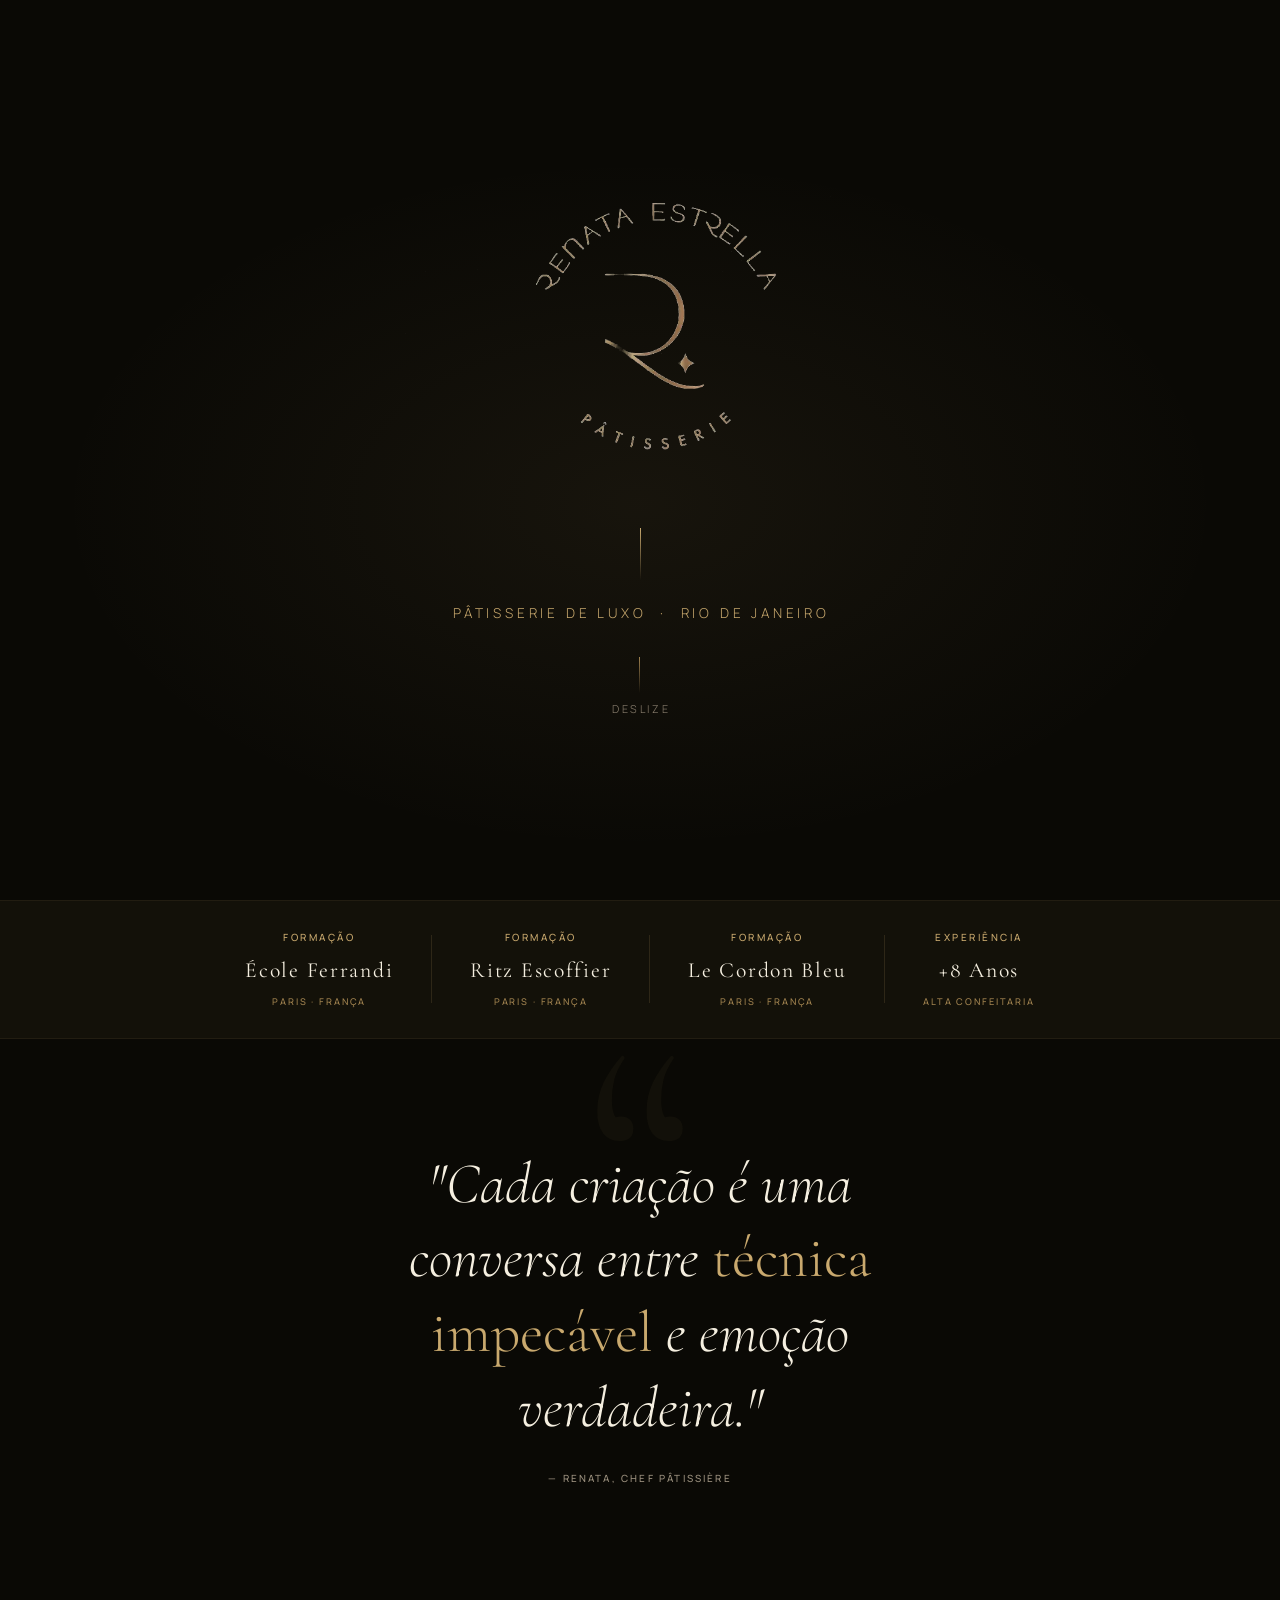
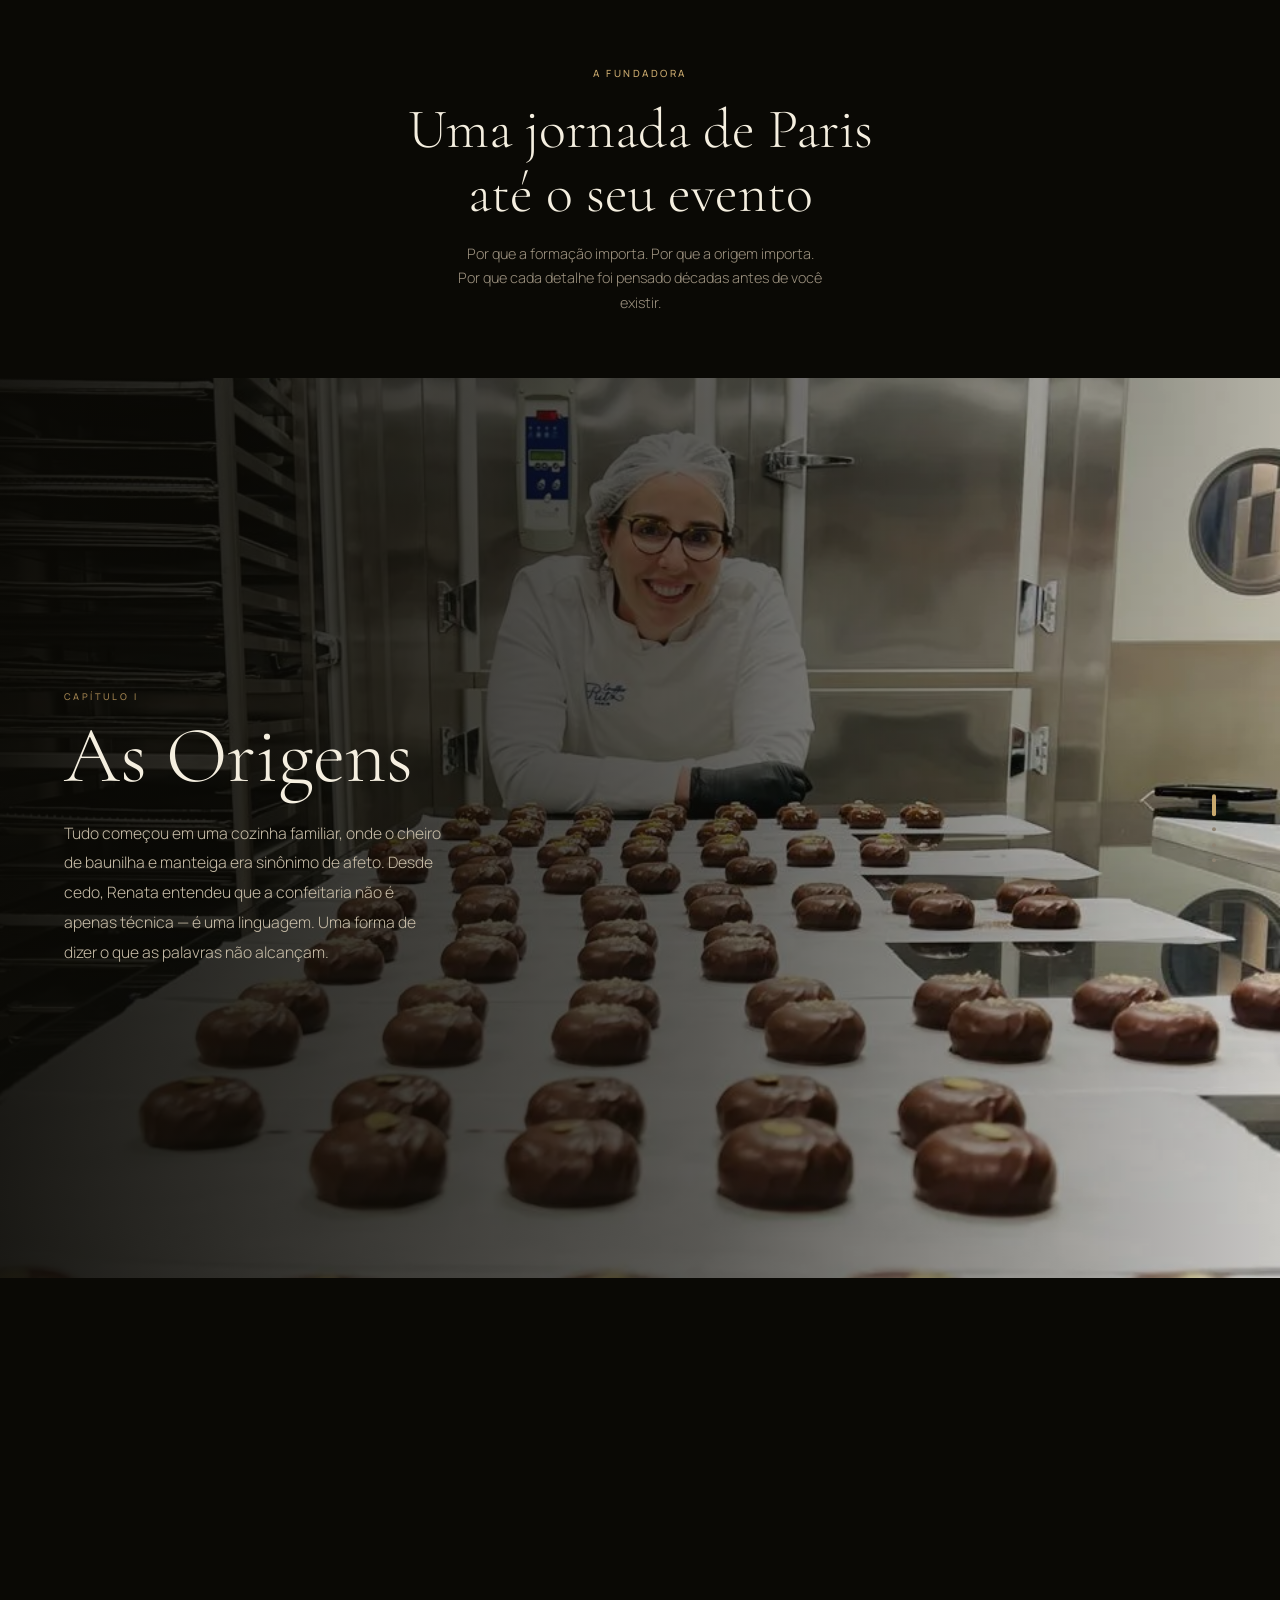
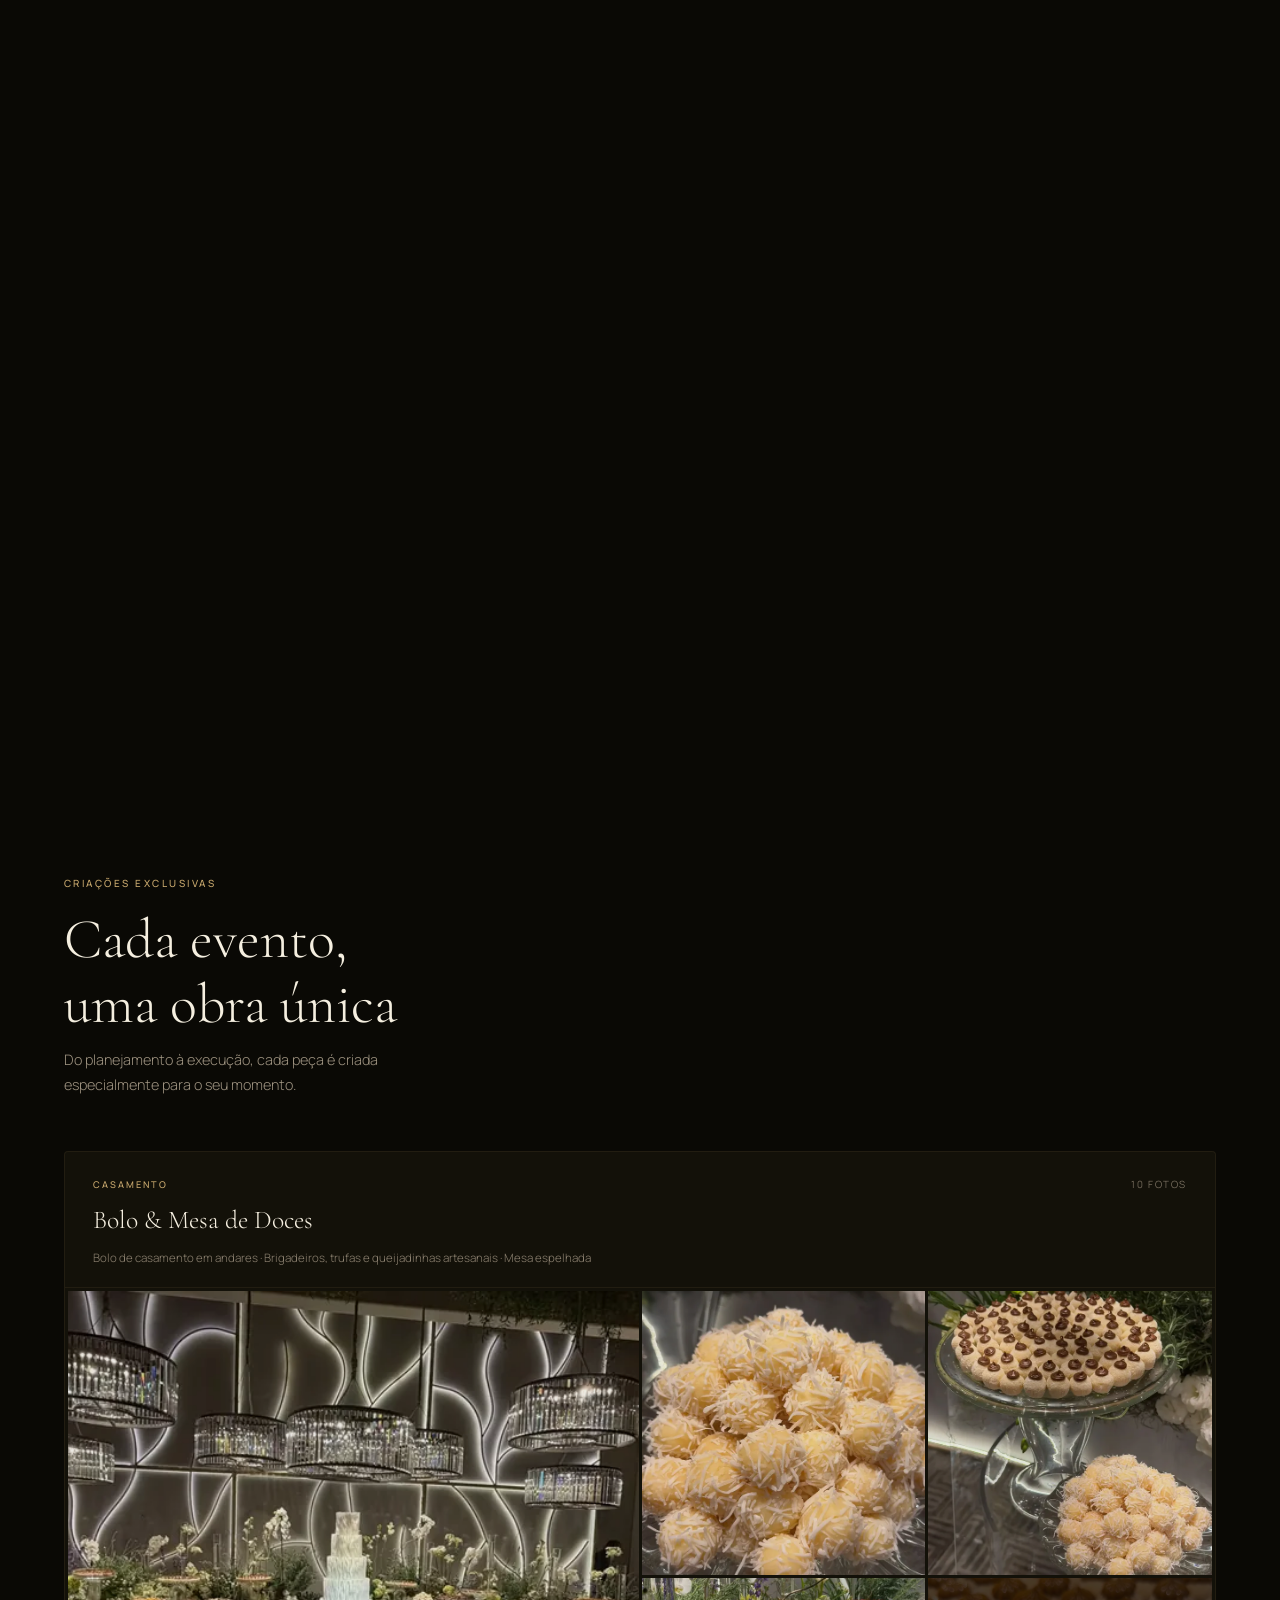
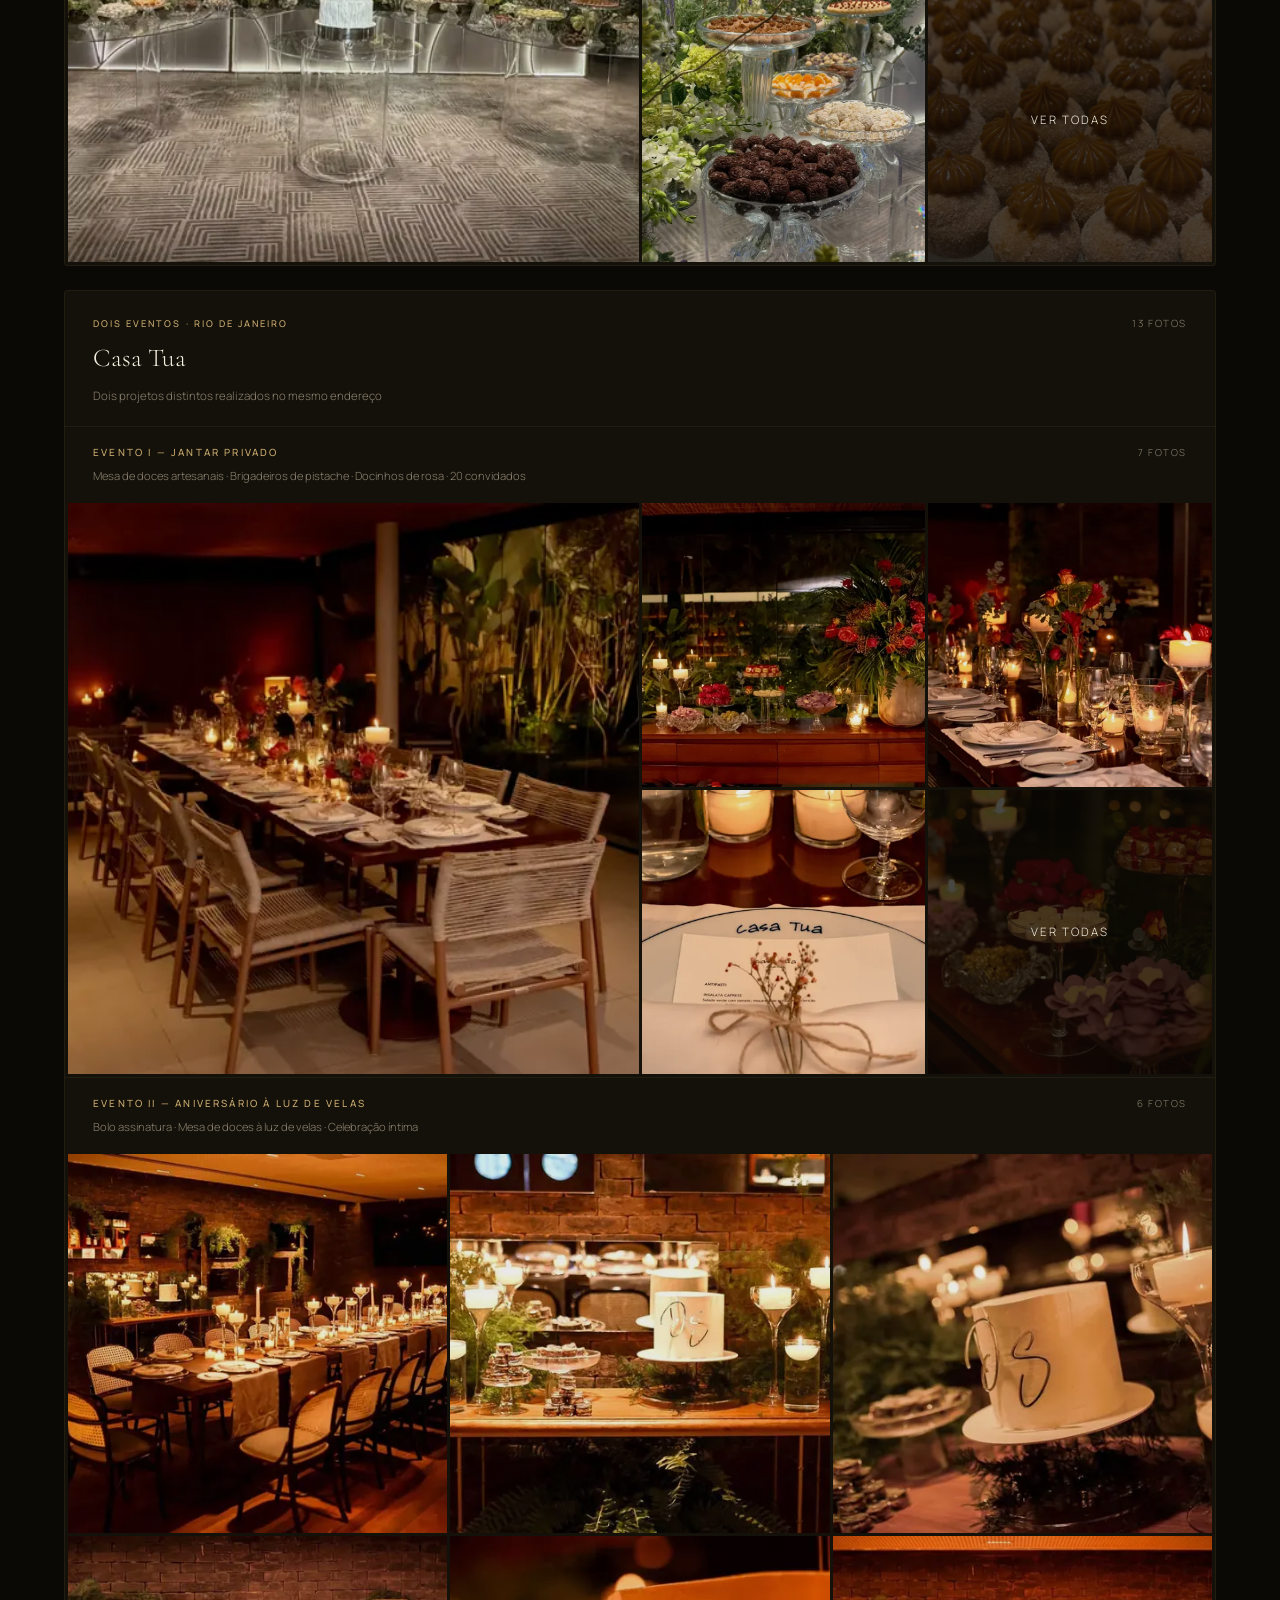
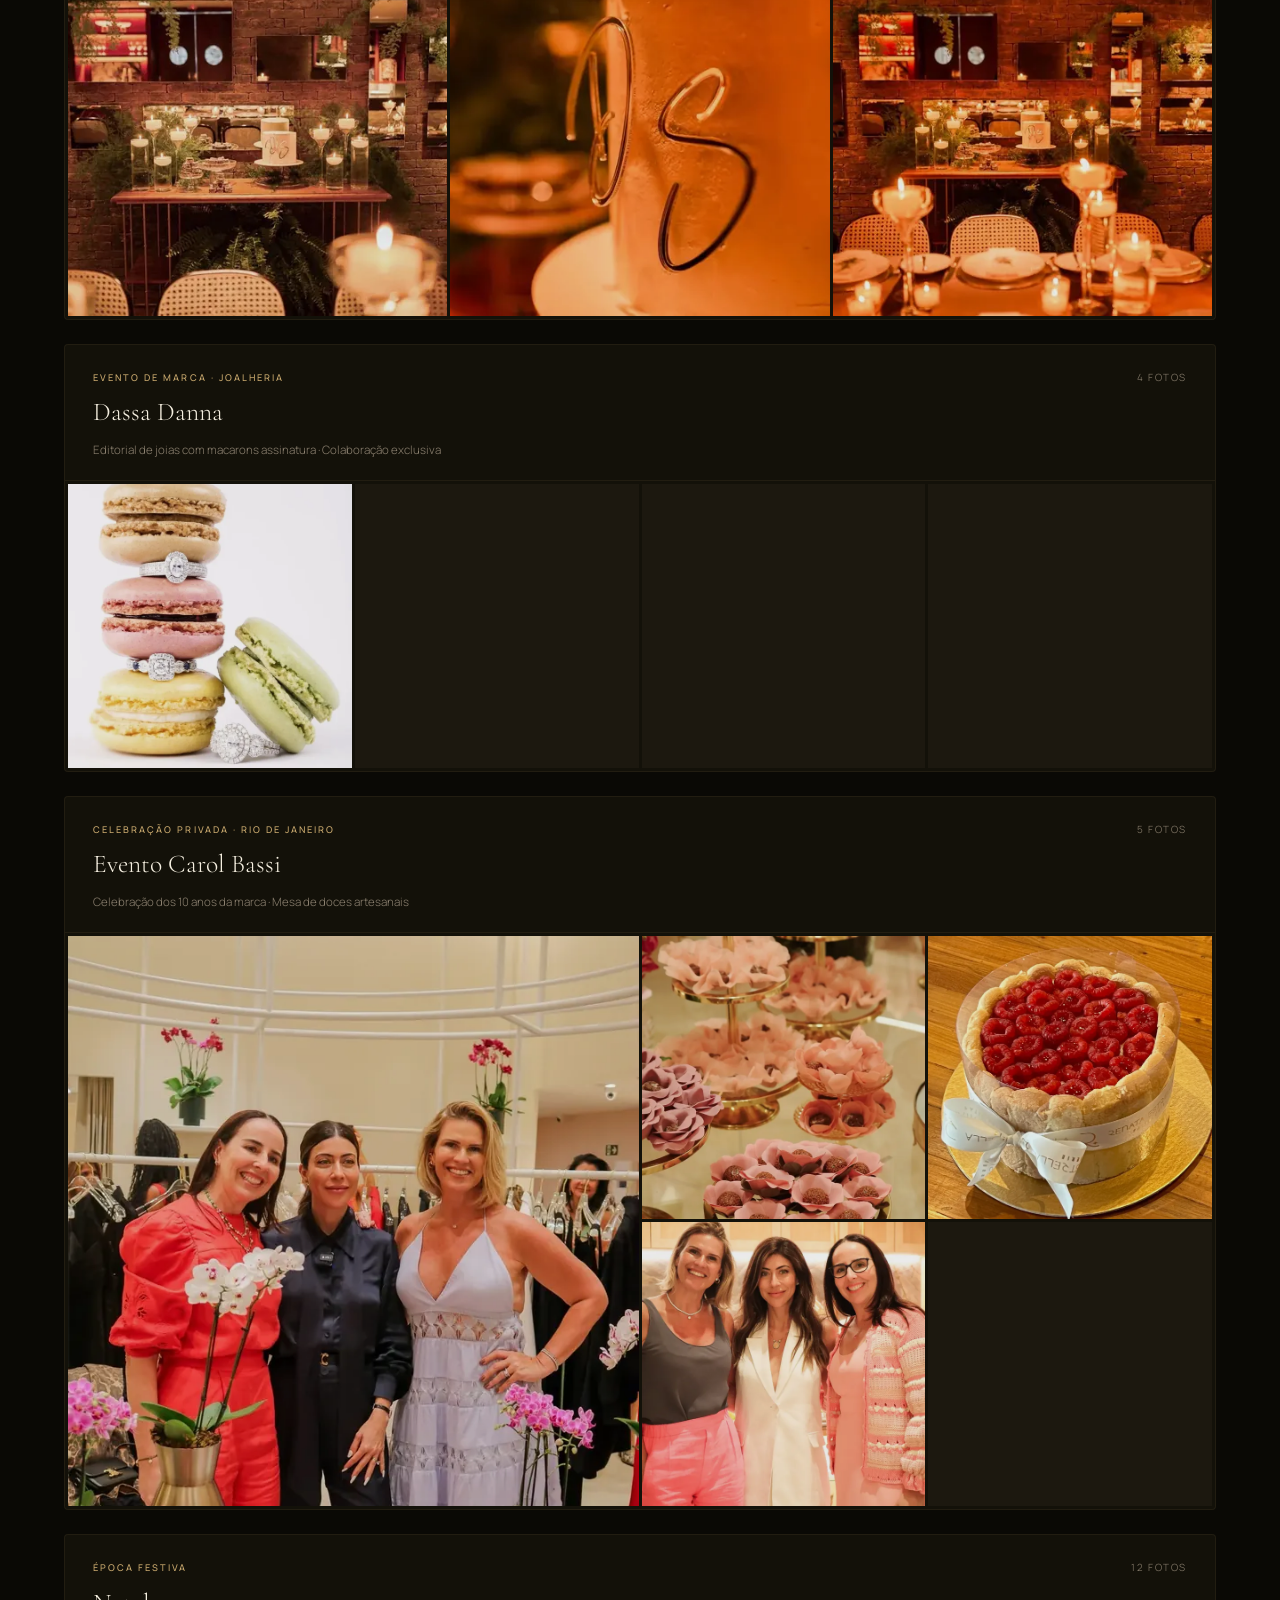
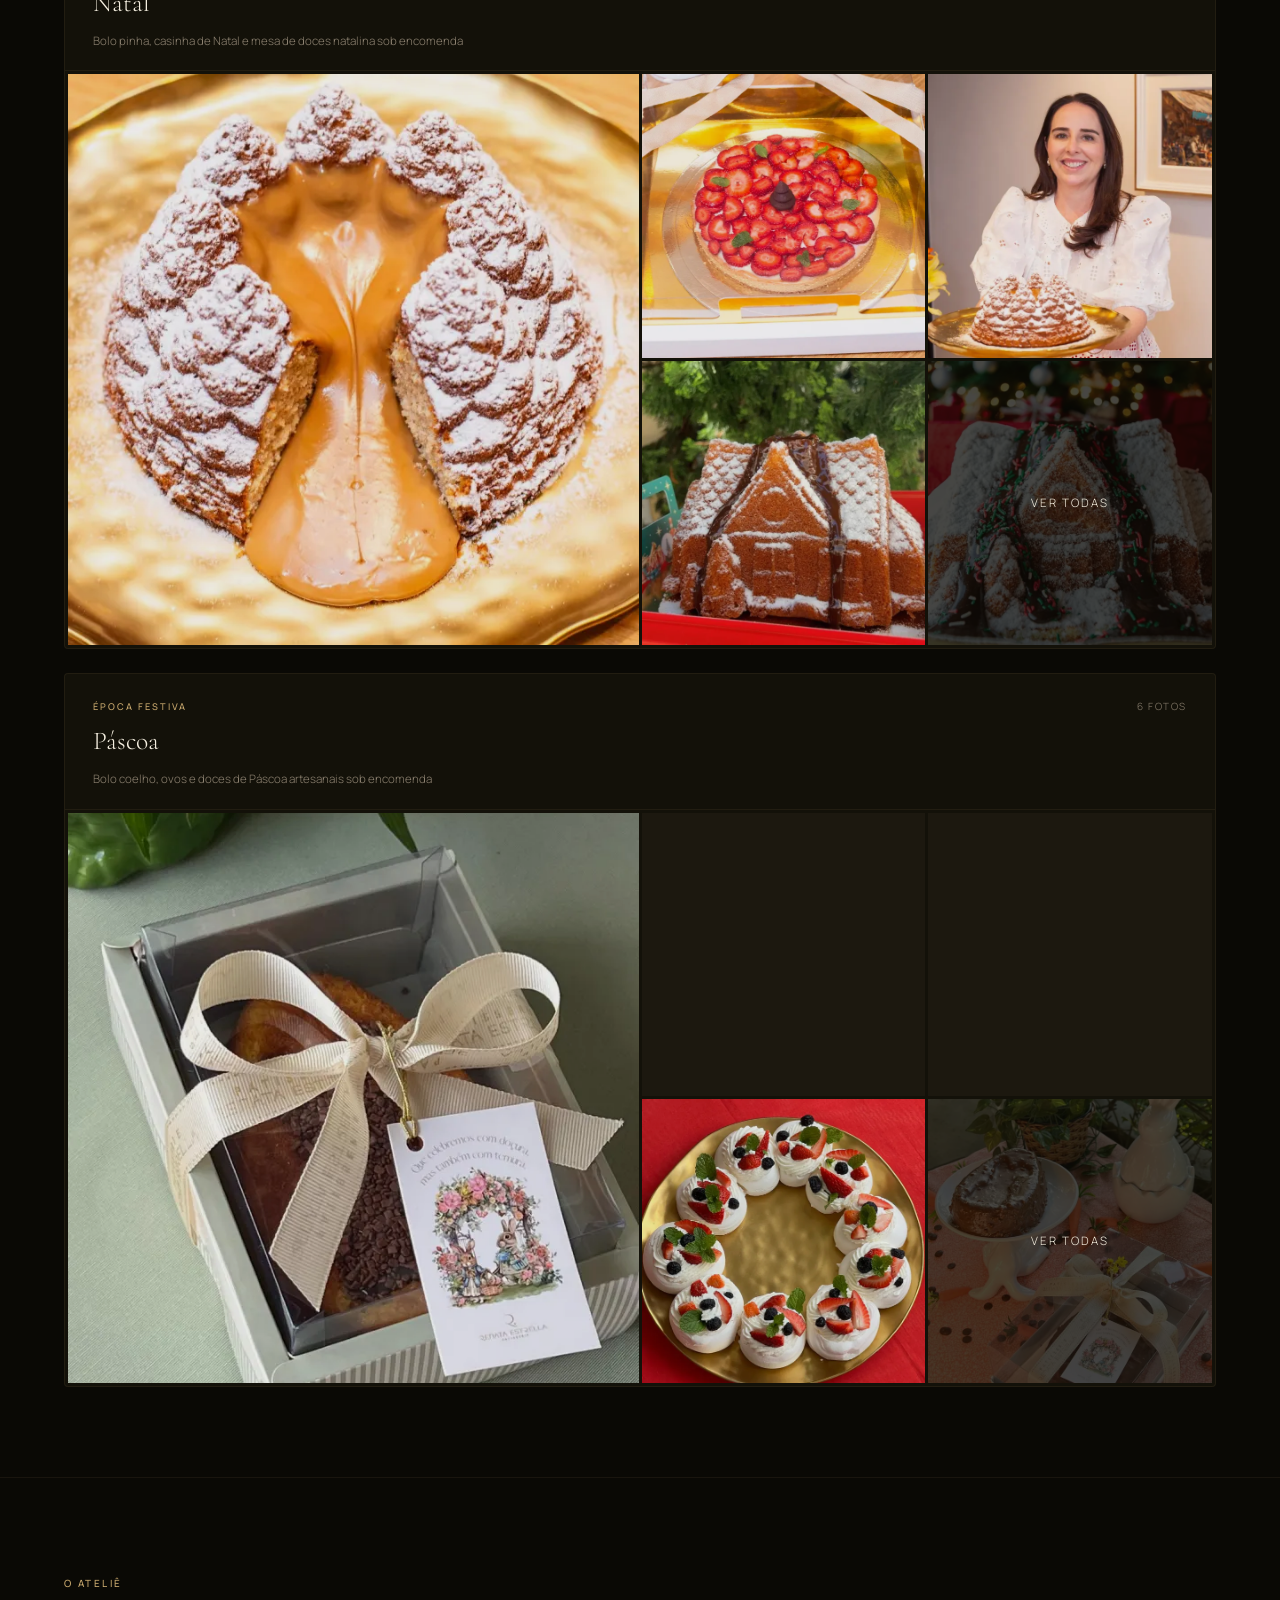
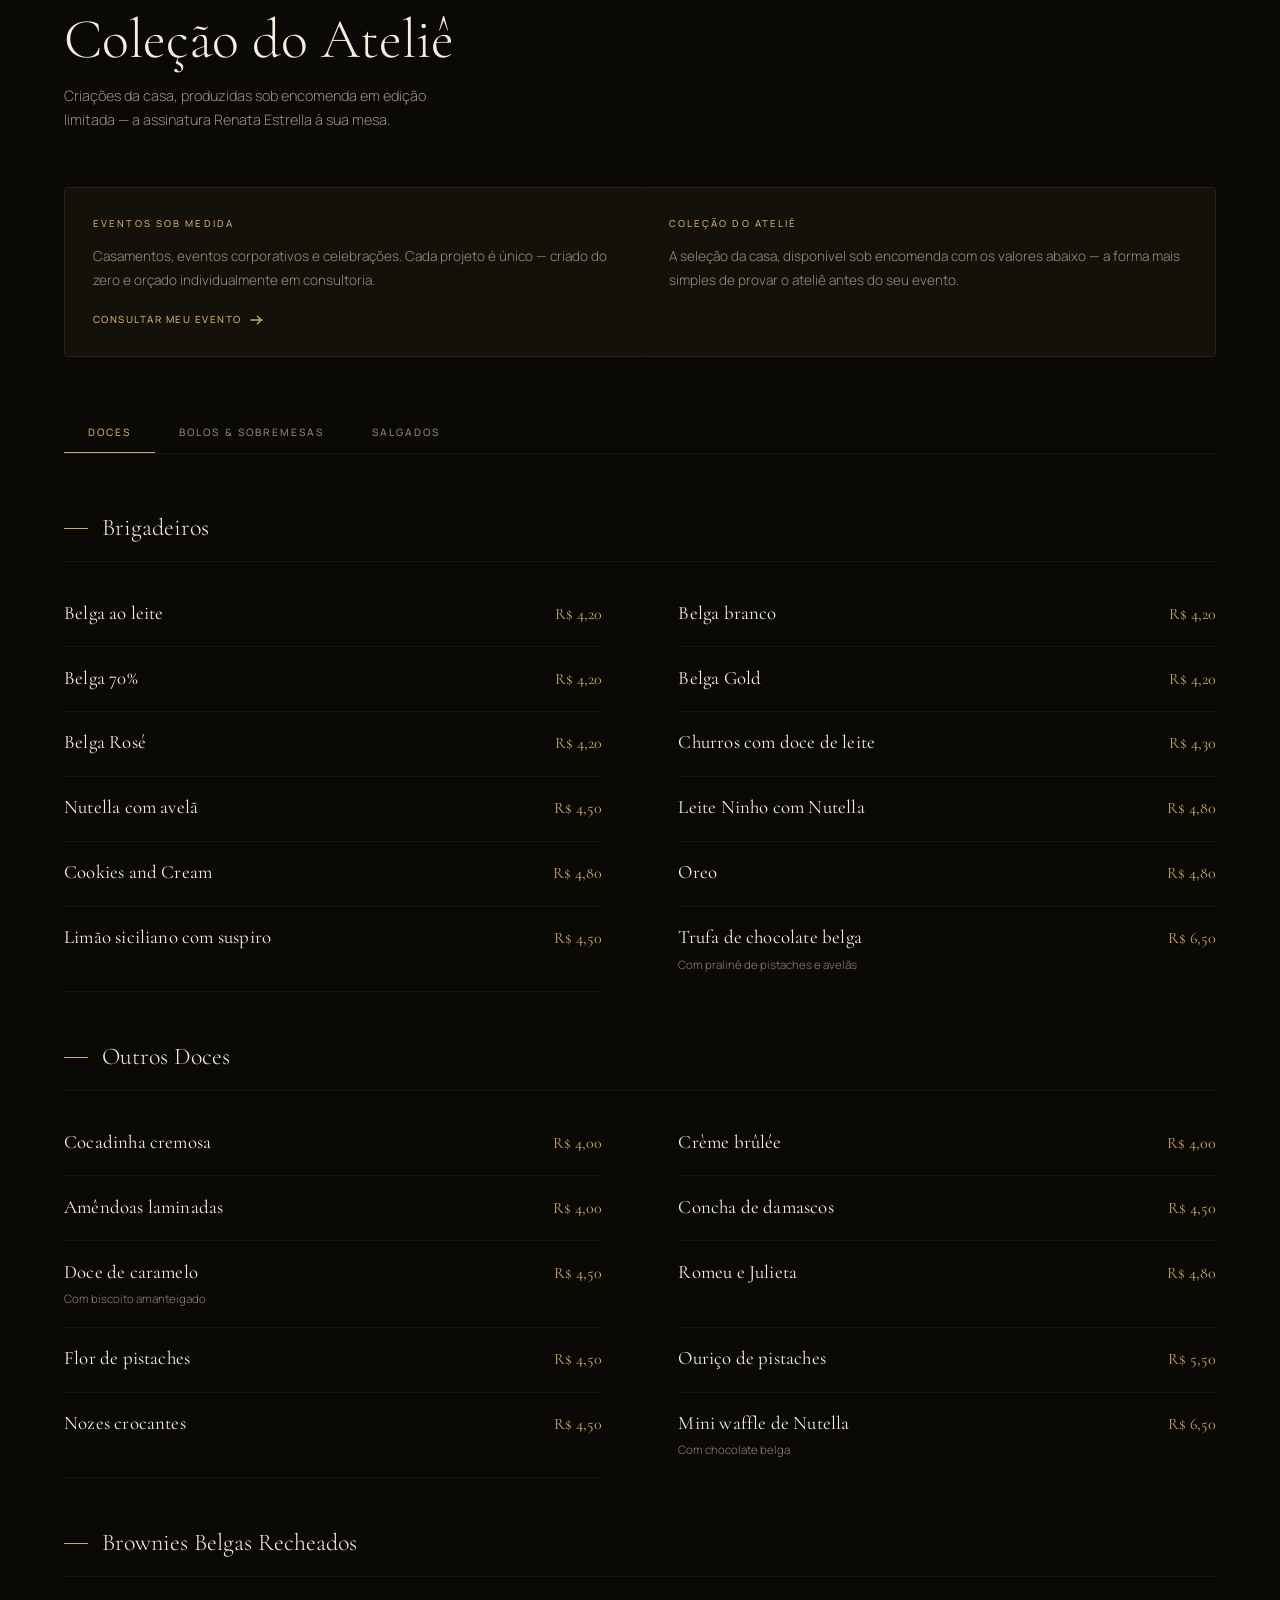
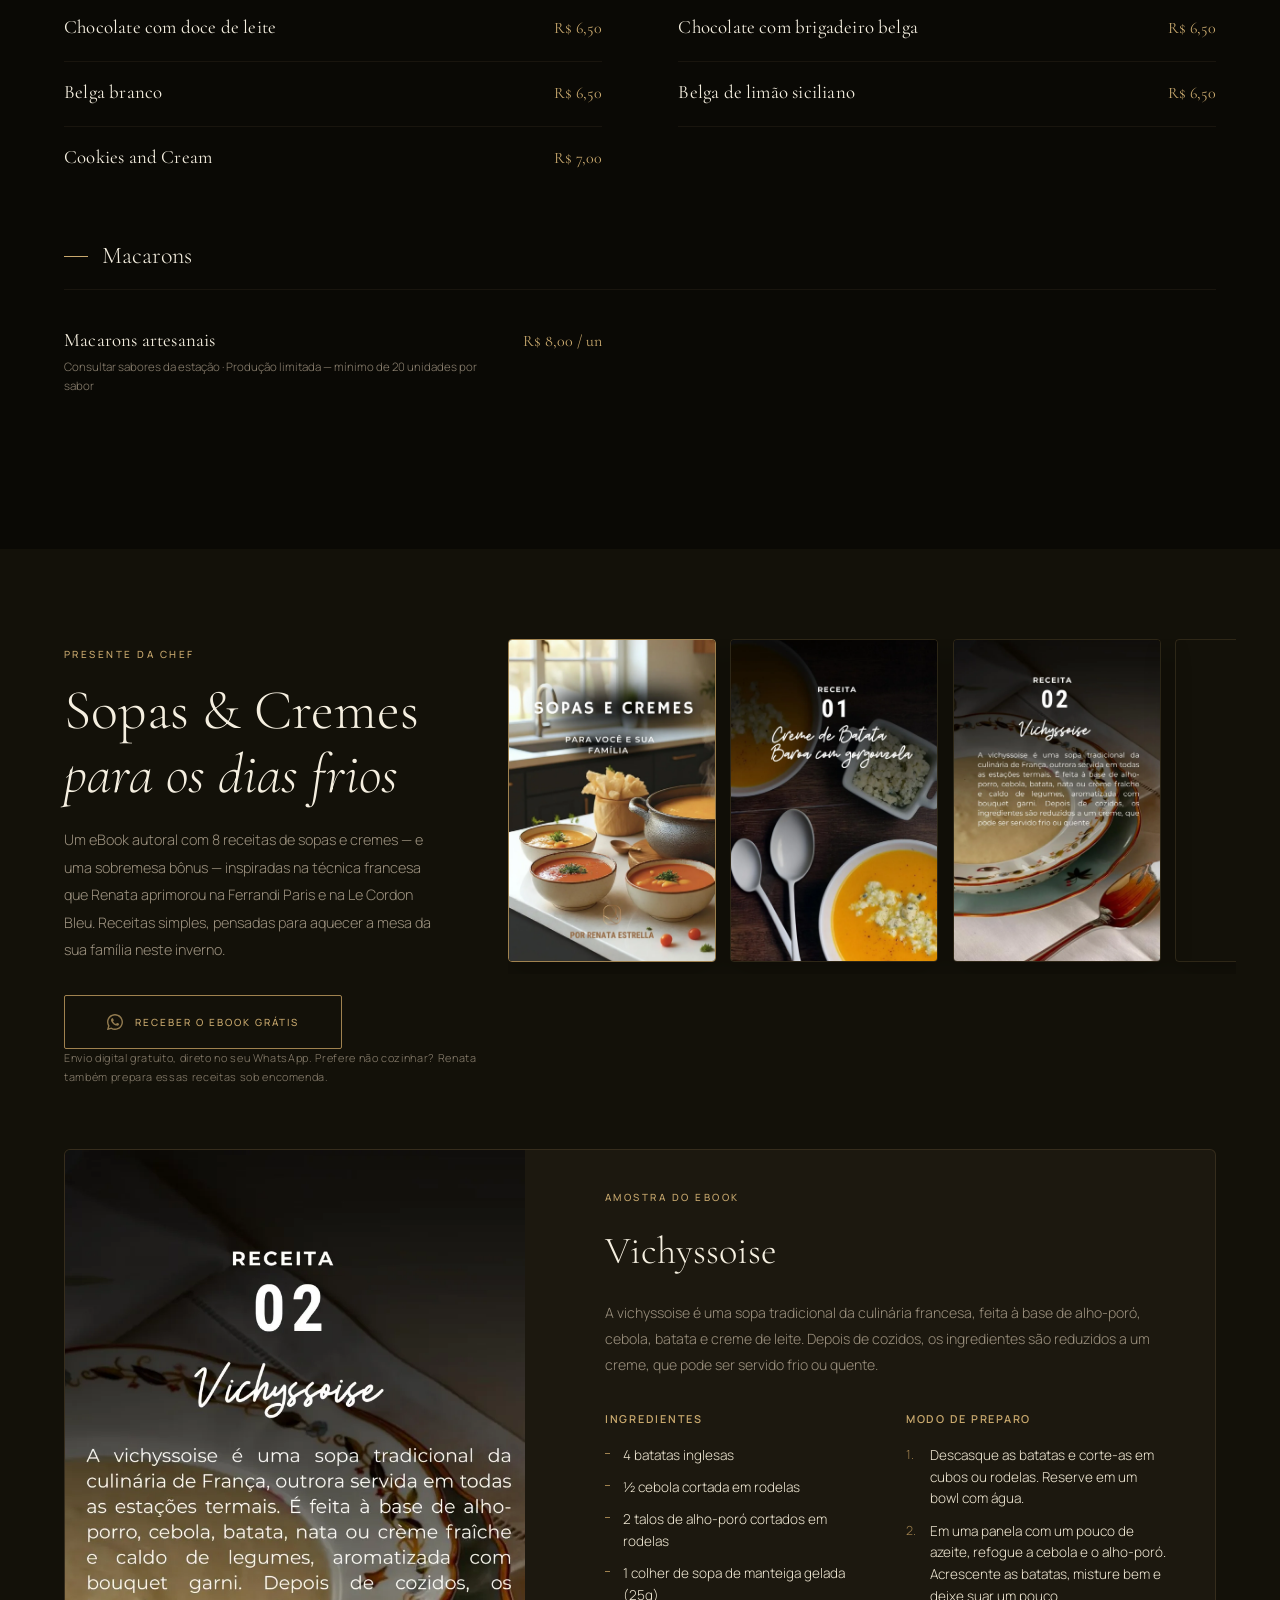
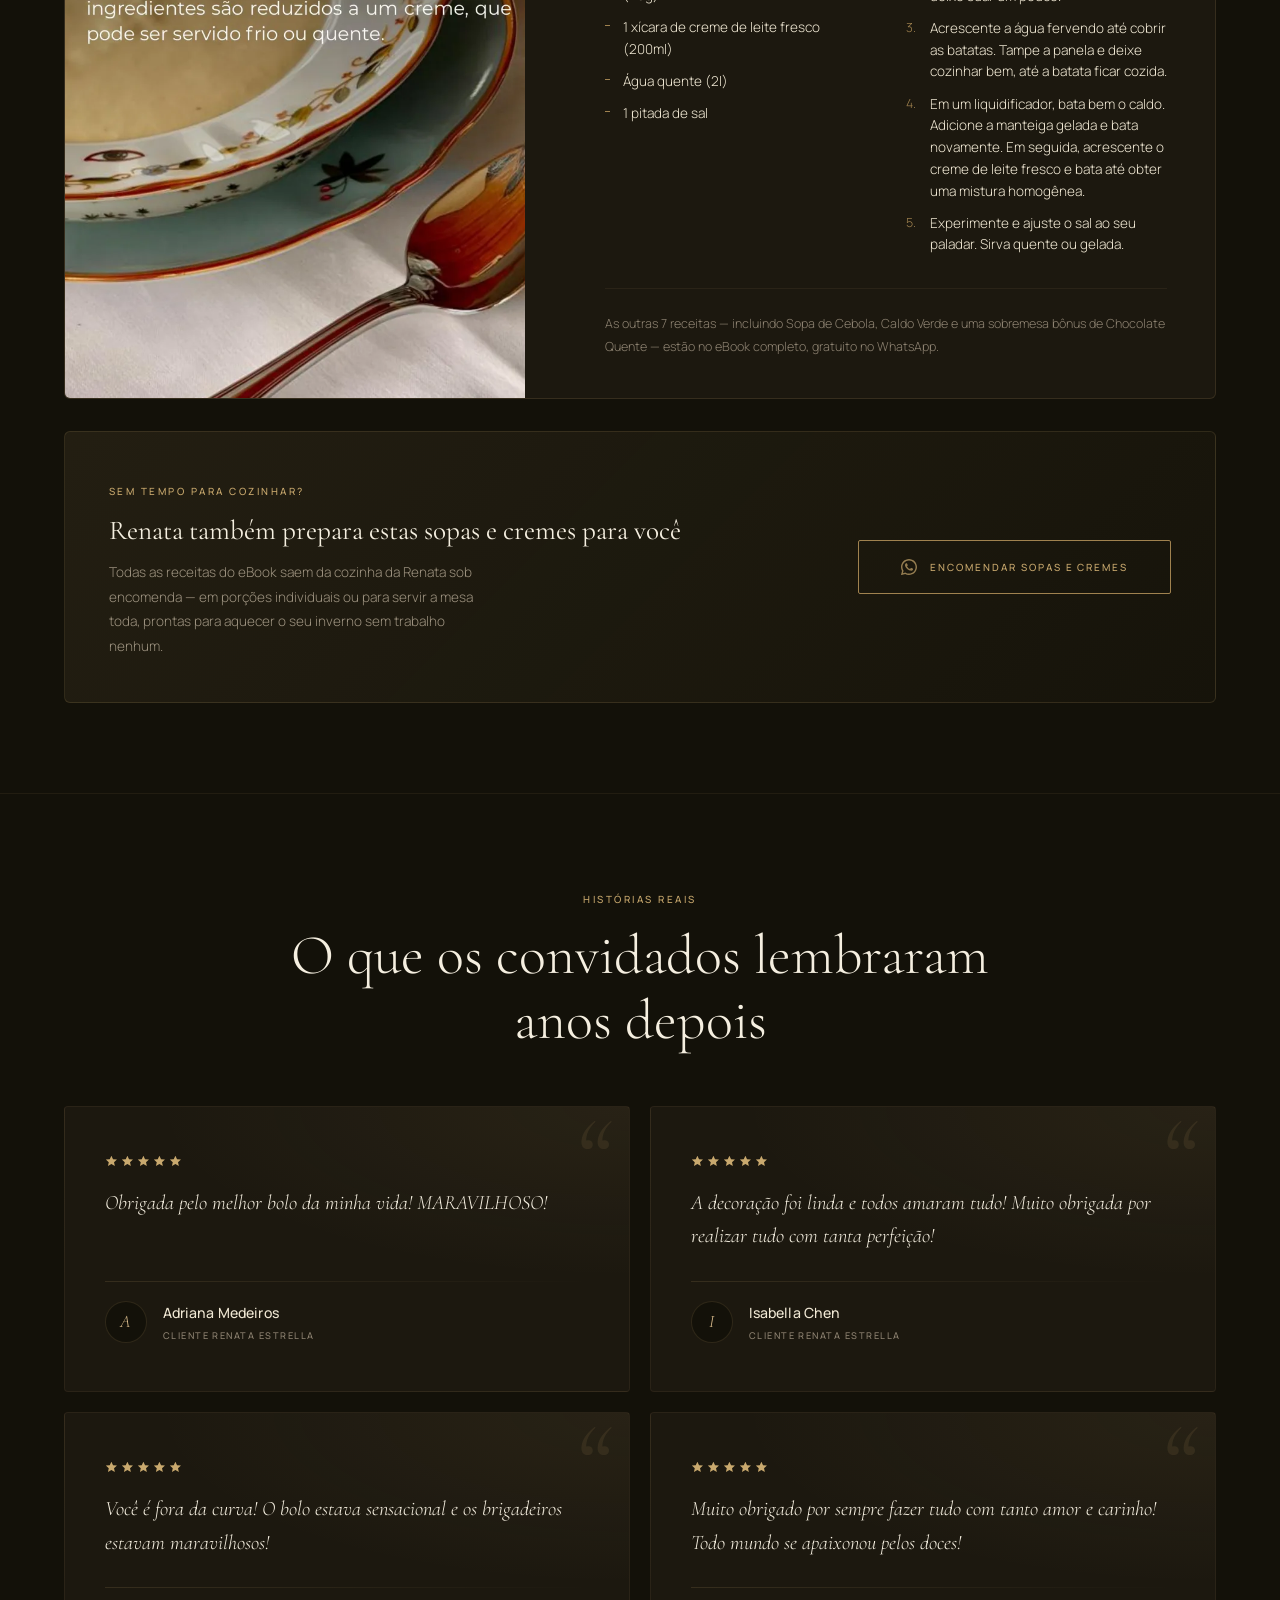
==== commit ca686166: "Add eBook Sopas e Cremes section with free download and order upsell Introduces a lead-magnet sectio" ====
--- a/index.html
+++ b/index.html
@@ -123,6 +123,33 @@
         ]
       },
       {
+        "@type": "Recipe",
+        "name": "Vichyssoise",
+        "author": {"@id": "https://renataestrellapatisserie.com/#founder"},
+        "description": "A vichyssoise é uma sopa tradicional da culinária francesa, feita à base de alho-poró, cebola, batata e creme de leite, que pode ser servida fria ou quente.",
+        "image": "https://renataestrellapatisserie.com/assets/ebook/ebook-02-vichyssoise.webp",
+        "recipeCuisine": "Francesa",
+        "recipeCategory": "Sopa",
+        "inLanguage": "pt-BR",
+        "recipeYield": "4 porções",
+        "recipeIngredient": [
+          "4 batatas inglesas",
+          "½ cebola cortada em rodelas",
+          "2 talos de alho-poró cortados em rodelas",
+          "1 colher de sopa de manteiga gelada (25g)",
+          "1 xícara de creme de leite fresco (200ml)",
+          "Água quente (2l)",
+          "1 pitada de sal"
+        ],
+        "recipeInstructions": [
+          {"@type": "HowToStep", "text": "Descasque as batatas e corte-as em cubos ou rodelas. Reserve em um bowl com água."},
+          {"@type": "HowToStep", "text": "Em uma panela com um pouco de azeite, refogue a cebola e o alho-poró. Acrescente as batatas, misture bem e deixe suar um pouco."},
+          {"@type": "HowToStep", "text": "Acrescente a água fervendo até cobrir as batatas. Tampe a panela e deixe cozinhar bem, até a batata ficar cozida."},
+          {"@type": "HowToStep", "text": "Em um liquidificador, bata bem o caldo. Adicione a manteiga gelada e bata novamente. Em seguida, acrescente o creme de leite fresco e bata até obter uma mistura homogênea."},
+          {"@type": "HowToStep", "text": "Experimente e ajuste o sal ao seu paladar. Sirva quente ou gelada."}
+        ]
+      },
+      {
         "@type": "Review",
         "itemReviewed": {"@id": "https://renataestrellapatisserie.com/#business"},
         "author": {"@type": "Person", "name": "Adriana Medeiros"},
@@ -1264,6 +1291,110 @@
     .contact-email a:hover { border-color: var(--gold); }
 
     /* =====================================================
+       EBOOK — SOPAS E CREMES
+    ===================================================== */
+    #ebook { padding: clamp(4rem,10vh,8rem) 0; background: var(--bg-2); }
+    .ebook-top {
+      display: grid;
+      grid-template-columns: 1fr;
+      gap: 2.5rem;
+      align-items: start;
+      margin-bottom: clamp(3rem,7vh,5rem);
+    }
+    .ebook-intro { max-width: 34rem; }
+    .ebook-sub {
+      font-size: .9rem; color: var(--text-2); line-height: 1.9;
+      margin: 1.25rem 0 2rem; max-width: 42ch;
+    }
+    .ebook-gallery {
+      display: flex; gap: .9rem; overflow-x: auto;
+      padding-bottom: .75rem; margin: 0 -1.25rem; padding-inline: 1.25rem;
+      scroll-snap-type: x proximity; -webkit-overflow-scrolling: touch;
+      scrollbar-width: thin; scrollbar-color: var(--line) transparent;
+    }
+    .ebook-card {
+      flex: 0 0 auto; width: clamp(9.5rem,24vw,13rem);
+      aspect-ratio: 9/14; border-radius: 4px; overflow: hidden;
+      scroll-snap-align: start;
+      border: 1px solid var(--line);
+      box-shadow: 0 12px 30px rgba(0,0,0,.25);
+    }
+    .ebook-card img { width: 100%; height: 100%; object-fit: cover; }
+    .ebook-card-cover { border-color: var(--gold-dk); }
+
+    .ebook-recipe {
+      display: grid;
+      grid-template-columns: 1fr;
+      gap: 2rem;
+      background: var(--bg-3);
+      border: 1px solid var(--line);
+      border-radius: 6px;
+      overflow: hidden;
+    }
+    .ebook-recipe-media { aspect-ratio: 9/10; overflow: hidden; }
+    .ebook-recipe-media img { width: 100%; height: 100%; object-fit: cover; }
+    .ebook-recipe-content { padding: 2rem clamp(1.25rem,4vw,3rem) 2.5rem; }
+    .ebook-recipe-title {
+      font-family: var(--serif); font-size: clamp(1.7rem,3.5vw,2.4rem);
+      font-weight: 300; color: var(--ivory); margin: .6rem 0 1rem;
+    }
+    .ebook-recipe-desc {
+      font-size: .88rem; color: var(--text-2); line-height: 1.85; margin-bottom: 2rem;
+    }
+    .ebook-recipe-cols {
+      display: grid; grid-template-columns: 1fr; gap: 2rem;
+    }
+    .ebook-recipe-col h4 {
+      font-family: var(--sans); font-size: .68rem; font-weight: 600;
+      letter-spacing: .16em; text-transform: uppercase; color: var(--gold);
+      margin-bottom: 1rem;
+    }
+    .ebook-recipe-list { display: flex; flex-direction: column; gap: .65rem; }
+    .ebook-recipe-list li {
+      font-size: .85rem; color: var(--text); line-height: 1.6;
+      padding-left: 1.1rem; position: relative;
+    }
+    .ebook-recipe-list li::before {
+      content: ''; position: absolute; left: 0; top: .6em;
+      width: 5px; height: 1px; background: var(--gold-dk);
+    }
+    .ebook-recipe-cols ol.ebook-recipe-list { counter-reset: step; }
+    .ebook-recipe-cols ol.ebook-recipe-list li { counter-increment: step; padding-left: 1.5rem; }
+    .ebook-recipe-cols ol.ebook-recipe-list li::before {
+      content: counter(step) '.'; width: auto; height: auto; background: none;
+      top: 0; font-size: .78rem; color: var(--gold-dk); font-family: var(--sans);
+    }
+    .ebook-recipe-note {
+      font-size: .78rem; color: var(--text-3); line-height: 1.8;
+      margin-top: 2rem; padding-top: 1.5rem; border-top: 1px solid var(--line-sub);
+    }
+    .ebook-order {
+      margin-top: 2rem;
+      display: flex; flex-direction: column; gap: 1.5rem;
+      align-items: flex-start;
+      background: linear-gradient(135deg, rgba(201,169,110,0.09), rgba(201,169,110,0.02));
+      border: 1px solid var(--line);
+      border-radius: 6px;
+      padding: clamp(1.75rem,4vw,2.75rem);
+    }
+    .ebook-order-title {
+      font-family: var(--serif); font-size: clamp(1.3rem,2.6vw,1.7rem);
+      font-weight: 400; color: var(--ivory); margin: .6rem 0 .75rem; line-height: 1.3;
+    }
+    .ebook-order-desc {
+      font-size: .85rem; color: var(--text-2); line-height: 1.8; max-width: 46ch;
+    }
+    .ebook-order-cta { flex-shrink: 0; }
+    @media (min-width: 860px) {
+      .ebook-top { grid-template-columns: minmax(0,26rem) 1fr; gap: 3rem; }
+      .ebook-recipe { grid-template-columns: 40% 1fr; }
+      .ebook-recipe-media { aspect-ratio: auto; }
+      .ebook-recipe-cols { grid-template-columns: 1fr 1fr; gap: 2.5rem; }
+      .ebook-order { flex-direction: row; align-items: center; justify-content: space-between; gap: 2rem; }
+      .ebook-order-text { flex: 1; }
+    }
+
+    /* =====================================================
        FOOTER
     ===================================================== */
     footer {
@@ -1427,6 +1558,7 @@
   <a href="#sobreDriver"      onclick="closeNav()">Sobre</a>
   <a href="#criacoes"    onclick="closeNav()">Criações</a>
   <a href="#cardapio"     onclick="closeNav()">Ateliê</a>
+  <a href="#ebook"     onclick="closeNav()">eBook</a>
   <a href="#historias" onclick="closeNav()">Histórias</a>
   <a href="#servicos"     onclick="closeNav()">Serviços</a>
   <a href="#faq"          onclick="closeNav()">FAQ</a>
@@ -1442,6 +1574,7 @@
         <a href="#sobreDriver"      role="menuitem">Sobre</a>
         <a href="#criacoes"    role="menuitem">Criações</a>
         <a href="#cardapio"     role="menuitem">Ateliê</a>
+        <a href="#ebook"     role="menuitem">eBook</a>
         <a href="#historias" role="menuitem">Histórias</a>
         <a href="#servicos"     role="menuitem">Serviços</a>
         <a href="#faq"          role="menuitem">FAQ</a>
@@ -2005,6 +2138,126 @@
       </div>
     </div>
 
+  </div>
+</section>
+
+<!-- ====================================================
+     EBOOK — SOPAS E CREMES (lead magnet)
+==================================================== -->
+<section id="ebook" aria-label="eBook Sopas e Cremes, por Renata Estrella">
+  <div class="wrap">
+    <div class="ebook-top">
+      <div class="ebook-intro">
+        <span class="overline reveal">Presente da chef</span>
+        <h2 class="reveal d1 sec-title-lg">Sopas &amp; Cremes<br><em>para os dias frios</em></h2>
+        <p class="ebook-sub reveal d2">
+          Um eBook autoral com 8 receitas de sopas e cremes — e uma sobremesa bônus — inspiradas na técnica francesa que Renata aprimorou na Ferrandi Paris e na Le Cordon Bleu. Receitas simples, pensadas para aquecer a mesa da sua família neste inverno.
+        </p>
+        <a
+          href="https://wa.me/5521999821270?text=Ol%C3%A1%2C%20Renata!%20Gostaria%20de%20receber%20o%20eBook%20Sopas%20e%20Cremes."
+          class="btn-wa reveal d3"
+          target="_blank"
+          rel="noopener noreferrer"
+          aria-label="Receber o eBook Sopas e Cremes pelo WhatsApp"
+        >
+          <svg width="16" height="16" viewBox="0 0 24 24" fill="currentColor" aria-hidden="true"><path d="M17.472 14.382c-.297-.149-1.758-.867-2.03-.967-.273-.099-.471-.148-.67.15-.197.297-.767.966-.94 1.164-.173.199-.347.223-.644.075-.297-.15-1.255-.463-2.39-1.475-.883-.788-1.48-1.761-1.653-2.059-.173-.297-.018-.458.13-.606.134-.133.298-.347.446-.52.149-.174.198-.298.298-.497.099-.198.05-.371-.025-.52-.075-.149-.669-1.612-.916-2.207-.242-.579-.487-.5-.669-.51-.173-.008-.371-.01-.57-.01-.198 0-.52.074-.792.372-.272.297-1.04 1.016-1.04 2.479 0 1.462 1.065 2.875 1.213 3.074.149.198 2.096 3.2 5.077 4.487.709.306 1.262.489 1.694.625.712.227 1.36.195 1.871.118.571-.085 1.758-.719 2.006-1.413.248-.694.248-1.289.173-1.413-.074-.124-.272-.198-.57-.347z"/><path d="M12 0C5.373 0 0 5.373 0 12c0 2.127.558 4.126 1.532 5.862L.057 23.486a.5.5 0 0 0 .602.602l5.579-1.464A11.945 11.945 0 0 0 12 24c6.627 0 12-5.373 12-12S18.627 0 12 0zm0 21.894a9.887 9.887 0 0 1-5.031-1.375l-.36-.214-3.733.979.997-3.648-.235-.374A9.865 9.865 0 0 1 2.106 12C2.106 6.533 6.533 2.106 12 2.106c5.467 0 9.894 4.427 9.894 9.894 0 5.467-4.427 9.894-9.894 9.894z"/></svg>
+          Receber o eBook grátis
+        </a>
+        <p class="wa-note reveal d3">Envio digital gratuito, direto no seu WhatsApp. Prefere não cozinhar? Renata também prepara essas receitas sob encomenda.</p>
+      </div>
+
+      <ul class="ebook-gallery reveal d2">
+        <li class="ebook-card ebook-card-cover">
+          <img src="assets/ebook/ebook-cover.webp" alt="Capa do eBook Sopas e Cremes, por Renata Estrella" width="900" height="1400" loading="lazy" decoding="async">
+        </li>
+        <li class="ebook-card">
+          <img src="assets/ebook/ebook-01-creme-batata-baroa.webp" alt="Receita 01 — Creme de Batata Baroa com gorgonzola" width="900" height="1400" loading="lazy" decoding="async">
+        </li>
+        <li class="ebook-card">
+          <img src="assets/ebook/ebook-02-vichyssoise.webp" alt="Receita 02 — Vichyssoise" width="900" height="1400" loading="lazy" decoding="async">
+        </li>
+        <li class="ebook-card">
+          <img src="assets/ebook/ebook-03-sopa-tomate.webp" alt="Receita 03 — Sopa de Tomate com Iogurte Grego" width="900" height="1400" loading="lazy" decoding="async">
+        </li>
+        <li class="ebook-card">
+          <img src="assets/ebook/ebook-04-sopa-aspargos.webp" alt="Receita 04 — Sopa de Aspargos" width="900" height="1400" loading="lazy" decoding="async">
+        </li>
+        <li class="ebook-card">
+          <img src="assets/ebook/ebook-05-sopa-cebola.webp" alt="Receita 05 — Sopa de Cebola" width="900" height="1400" loading="lazy" decoding="async">
+        </li>
+        <li class="ebook-card">
+          <img src="assets/ebook/ebook-06-caldo-verde.webp" alt="Receita 06 — Caldo Verde" width="900" height="1400" loading="lazy" decoding="async">
+        </li>
+        <li class="ebook-card">
+          <img src="assets/ebook/ebook-07-sopa-beterraba.webp" alt="Receita 07 — Sopa de Beterraba" width="900" height="1400" loading="lazy" decoding="async">
+        </li>
+        <li class="ebook-card">
+          <img src="assets/ebook/ebook-08-caldo-legumes.webp" alt="Receita 08 — Caldo de Legumes" width="900" height="1400" loading="lazy" decoding="async">
+        </li>
+        <li class="ebook-card">
+          <img src="assets/ebook/ebook-09-chocolate-quente.webp" alt="Receita bônus — Chocolate Quente" width="900" height="1400" loading="lazy" decoding="async">
+        </li>
+      </ul>
+    </div>
+
+    <!-- Full sample recipe — indexable content -->
+    <div class="ebook-recipe reveal">
+      <div class="ebook-recipe-media">
+        <img src="assets/ebook/ebook-02-vichyssoise.webp" alt="Vichyssoise — sopa cremosa de batata e alho-poró" width="900" height="1400" loading="lazy" decoding="async">
+      </div>
+      <div class="ebook-recipe-content">
+        <span class="overline">Amostra do eBook</span>
+        <h3 class="ebook-recipe-title">Vichyssoise</h3>
+        <p class="ebook-recipe-desc">
+          A vichyssoise é uma sopa tradicional da culinária francesa, feita à base de alho-poró, cebola, batata e creme de leite. Depois de cozidos, os ingredientes são reduzidos a um creme, que pode ser servido frio ou quente.
+        </p>
+        <div class="ebook-recipe-cols">
+          <div class="ebook-recipe-col">
+            <h4>Ingredientes</h4>
+            <ul class="ebook-recipe-list">
+              <li>4 batatas inglesas</li>
+              <li>½ cebola cortada em rodelas</li>
+              <li>2 talos de alho-poró cortados em rodelas</li>
+              <li>1 colher de sopa de manteiga gelada (25g)</li>
+              <li>1 xícara de creme de leite fresco (200ml)</li>
+              <li>Água quente (2l)</li>
+              <li>1 pitada de sal</li>
+            </ul>
+          </div>
+          <div class="ebook-recipe-col">
+            <h4>Modo de preparo</h4>
+            <ol class="ebook-recipe-list">
+              <li>Descasque as batatas e corte-as em cubos ou rodelas. Reserve em um bowl com água.</li>
+              <li>Em uma panela com um pouco de azeite, refogue a cebola e o alho-poró. Acrescente as batatas, misture bem e deixe suar um pouco.</li>
+              <li>Acrescente a água fervendo até cobrir as batatas. Tampe a panela e deixe cozinhar bem, até a batata ficar cozida.</li>
+              <li>Em um liquidificador, bata bem o caldo. Adicione a manteiga gelada e bata novamente. Em seguida, acrescente o creme de leite fresco e bata até obter uma mistura homogênea.</li>
+              <li>Experimente e ajuste o sal ao seu paladar. Sirva quente ou gelada.</li>
+            </ol>
+          </div>
+        </div>
+        <p class="ebook-recipe-note">As outras 7 receitas — incluindo Sopa de Cebola, Caldo Verde e uma sobremesa bônus de Chocolate Quente — estão no eBook completo, gratuito no WhatsApp.</p>
+      </div>
+    </div>
+
+    <div class="ebook-order reveal">
+      <div class="ebook-order-text">
+        <span class="overline">Sem tempo para cozinhar?</span>
+        <h3 class="ebook-order-title">Renata também prepara estas sopas e cremes para você</h3>
+        <p class="ebook-order-desc">
+          Todas as receitas do eBook saem da cozinha da Renata sob encomenda — em porções individuais ou para servir a mesa toda, prontas para aquecer o seu inverno sem trabalho nenhum.
+        </p>
+      </div>
+      <a
+        href="https://wa.me/5521999821270?text=Ol%C3%A1%2C%20Renata!%20Vi%20o%20eBook%20Sopas%20e%20Cremes%20e%20gostaria%20de%20encomendar%20algumas%20receitas%20prontas."
+        class="btn-wa ebook-order-cta"
+        target="_blank"
+        rel="noopener noreferrer"
+        aria-label="Encomendar sopas e cremes prontos pelo WhatsApp"
+      >
+        <svg width="16" height="16" viewBox="0 0 24 24" fill="currentColor" aria-hidden="true"><path d="M17.472 14.382c-.297-.149-1.758-.867-2.03-.967-.273-.099-.471-.148-.67.15-.197.297-.767.966-.94 1.164-.173.199-.347.223-.644.075-.297-.15-1.255-.463-2.39-1.475-.883-.788-1.48-1.761-1.653-2.059-.173-.297-.018-.458.13-.606.134-.133.298-.347.446-.52.149-.174.198-.298.298-.497.099-.198.05-.371-.025-.52-.075-.149-.669-1.612-.916-2.207-.242-.579-.487-.5-.669-.51-.173-.008-.371-.01-.57-.01-.198 0-.52.074-.792.372-.272.297-1.04 1.016-1.04 2.479 0 1.462 1.065 2.875 1.213 3.074.149.198 2.096 3.2 5.077 4.487.709.306 1.262.489 1.694.625.712.227 1.36.195 1.871.118.571-.085 1.758-.719 2.006-1.413.248-.694.248-1.289.173-1.413-.074-.124-.272-.198-.57-.347z"/><path d="M12 0C5.373 0 0 5.373 0 12c0 2.127.558 4.126 1.532 5.862L.057 23.486a.5.5 0 0 0 .602.602l5.579-1.464A11.945 11.945 0 0 0 12 24c6.627 0 12-5.373 12-12S18.627 0 12 0zm0 21.894a9.887 9.887 0 0 1-5.031-1.375l-.36-.214-3.733.979.997-3.648-.235-.374A9.865 9.865 0 0 1 2.106 12C2.106 6.533 6.533 2.106 12 2.106c5.467 0 9.894 4.427 9.894 9.894 0 5.467-4.427 9.894-9.894 9.894z"/></svg>
+        Encomendar sopas e cremes
+      </a>
+    </div>
   </div>
 </section>
 
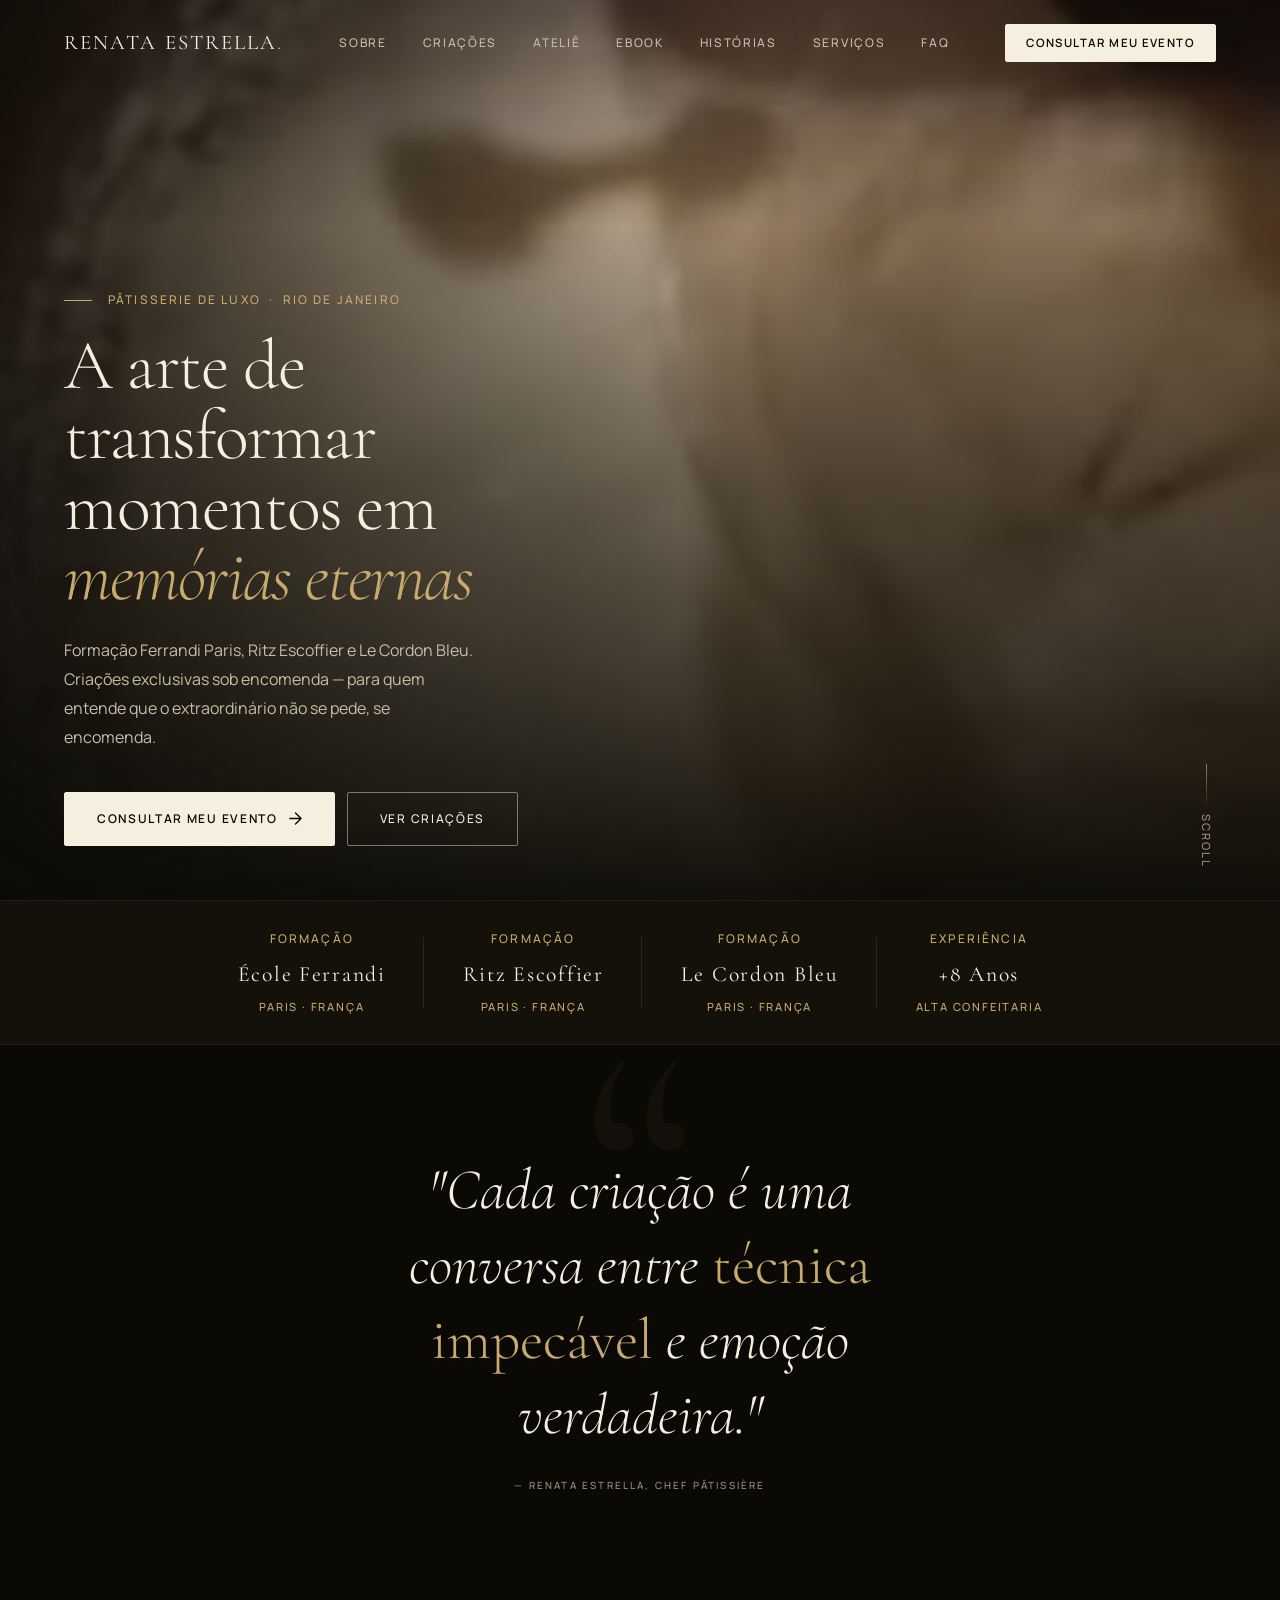
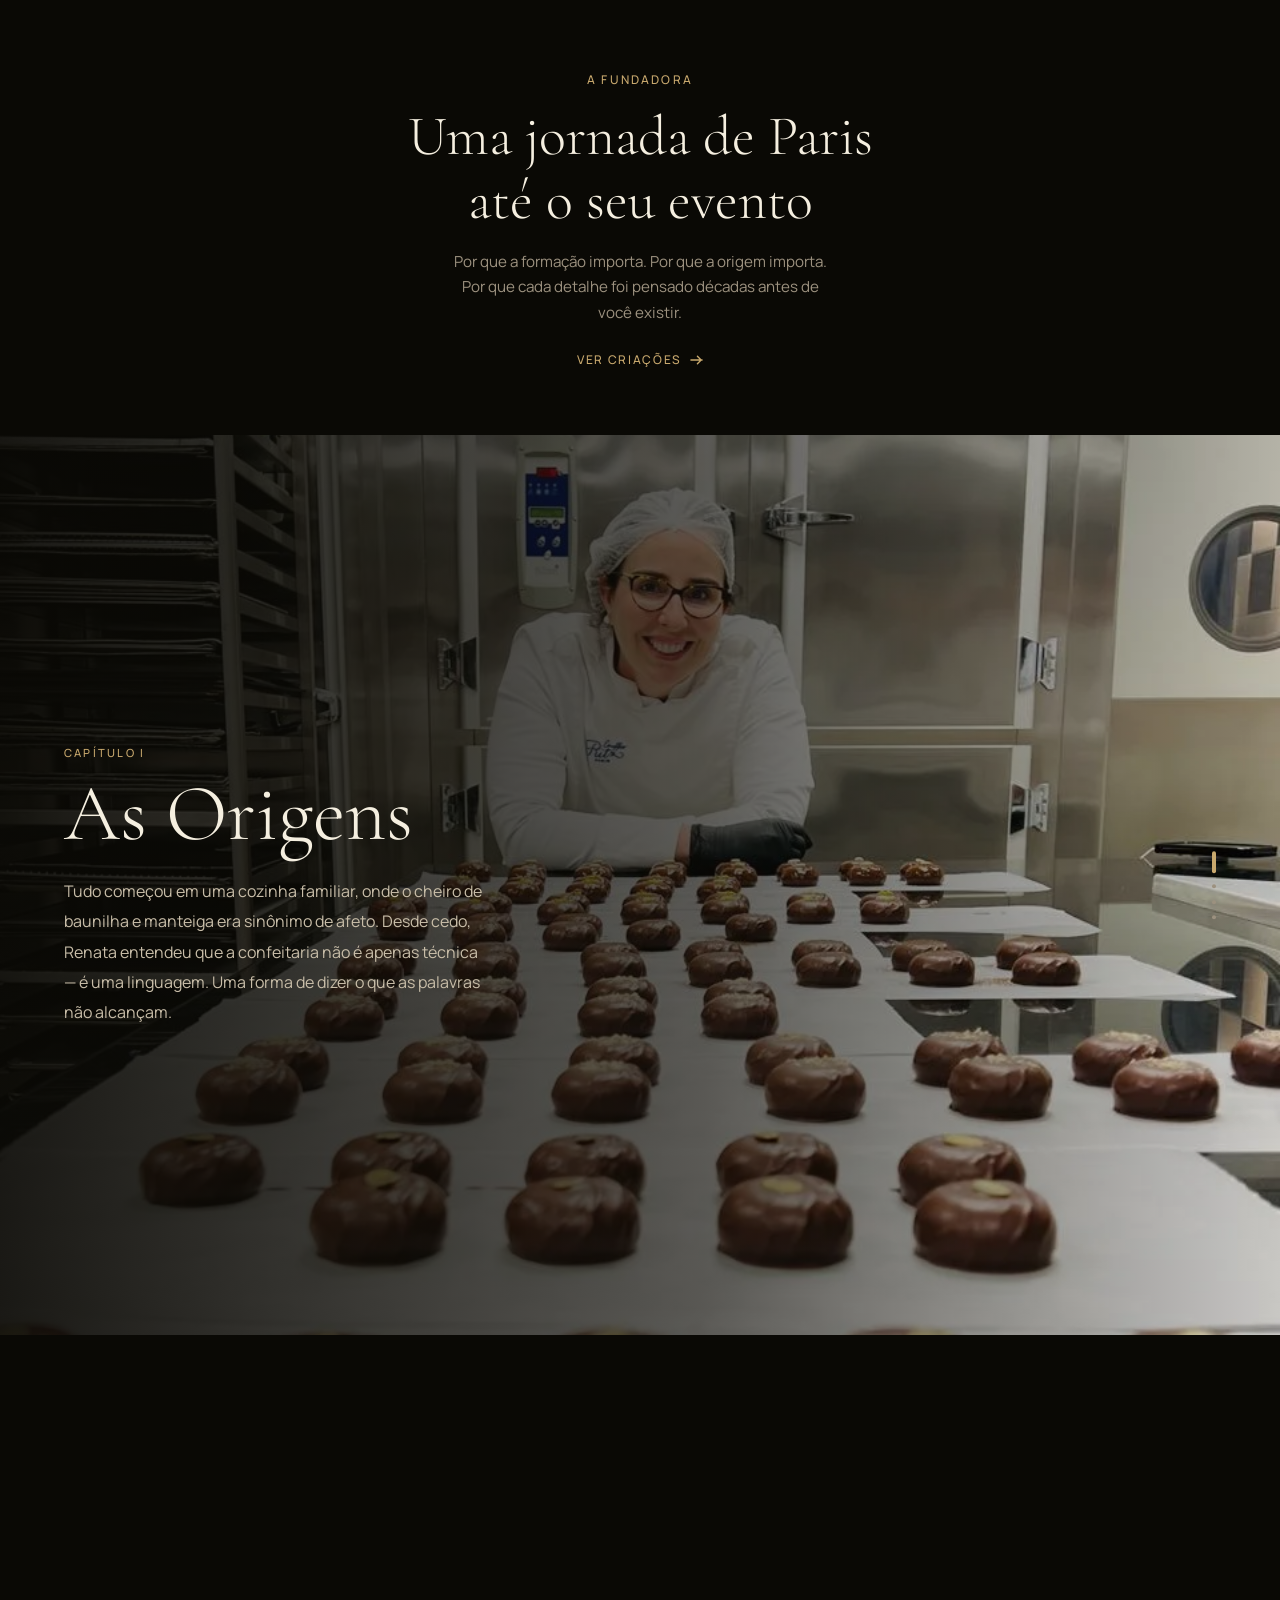
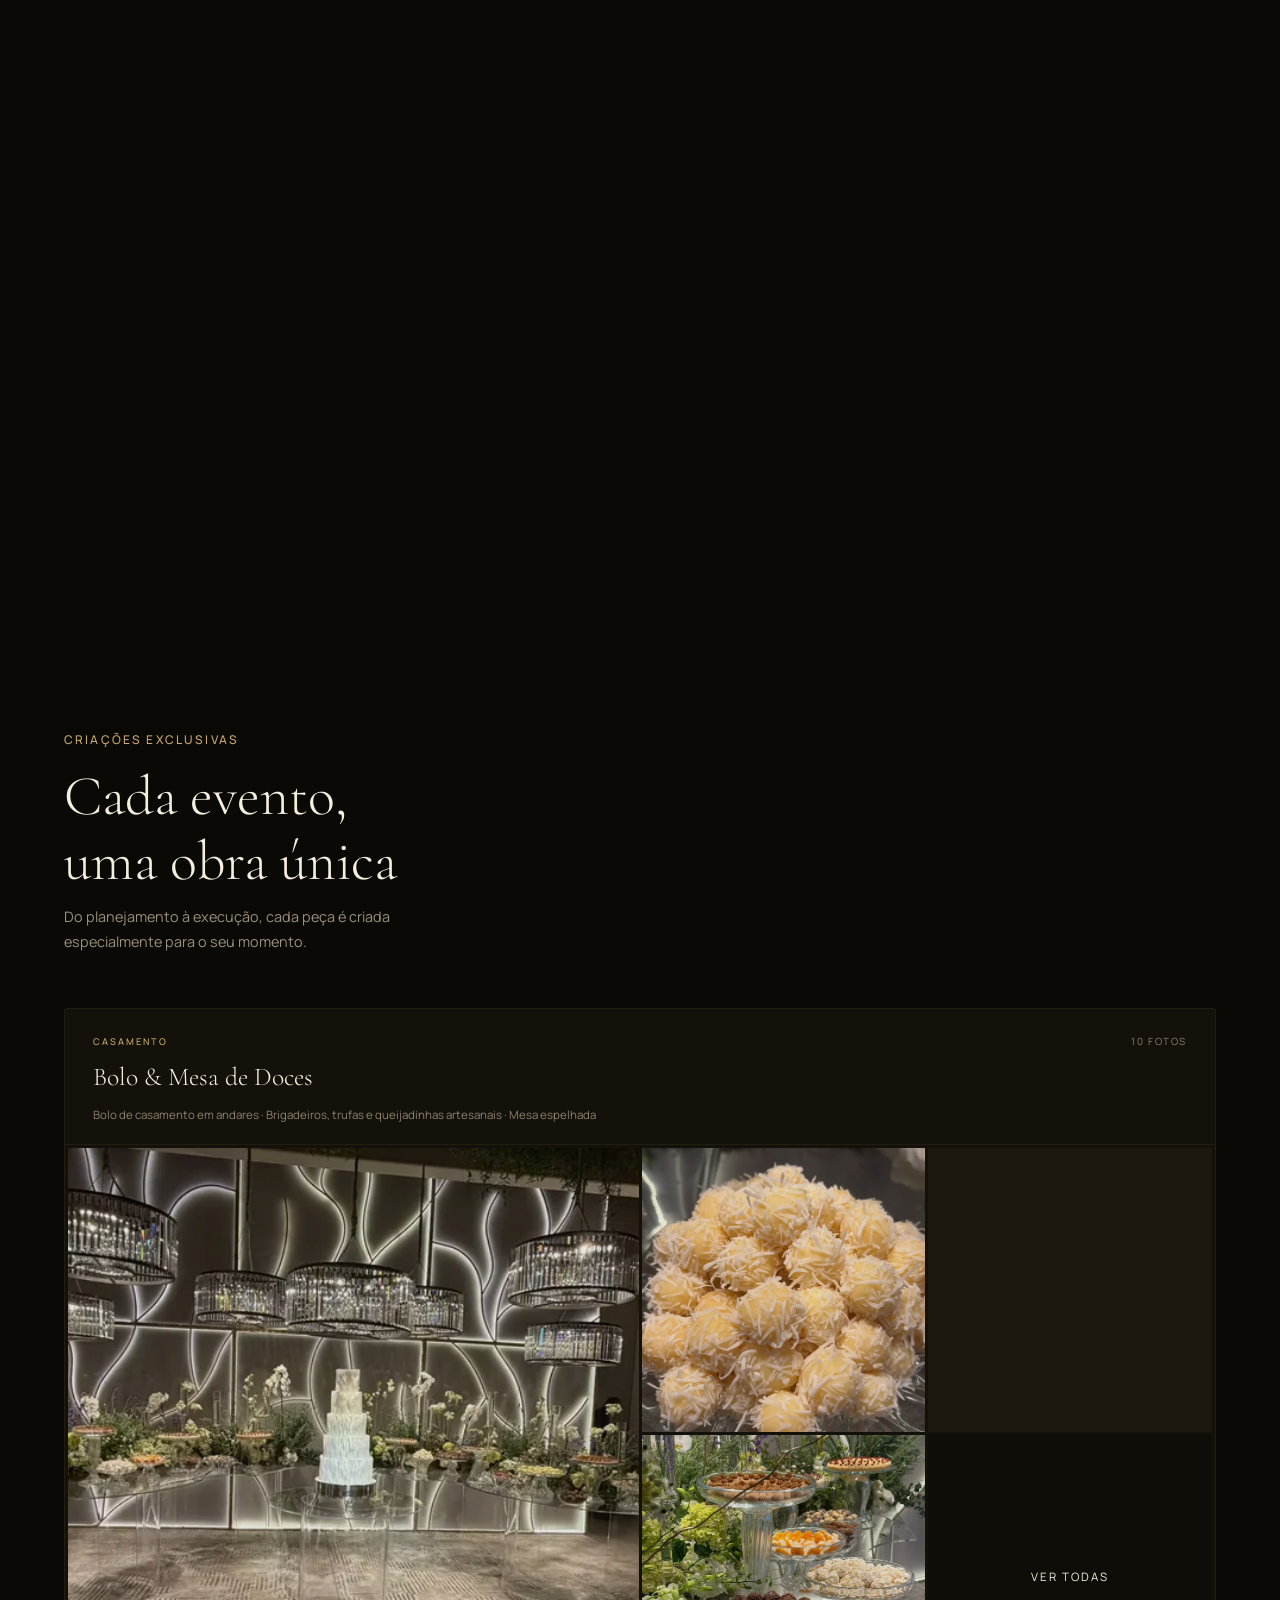
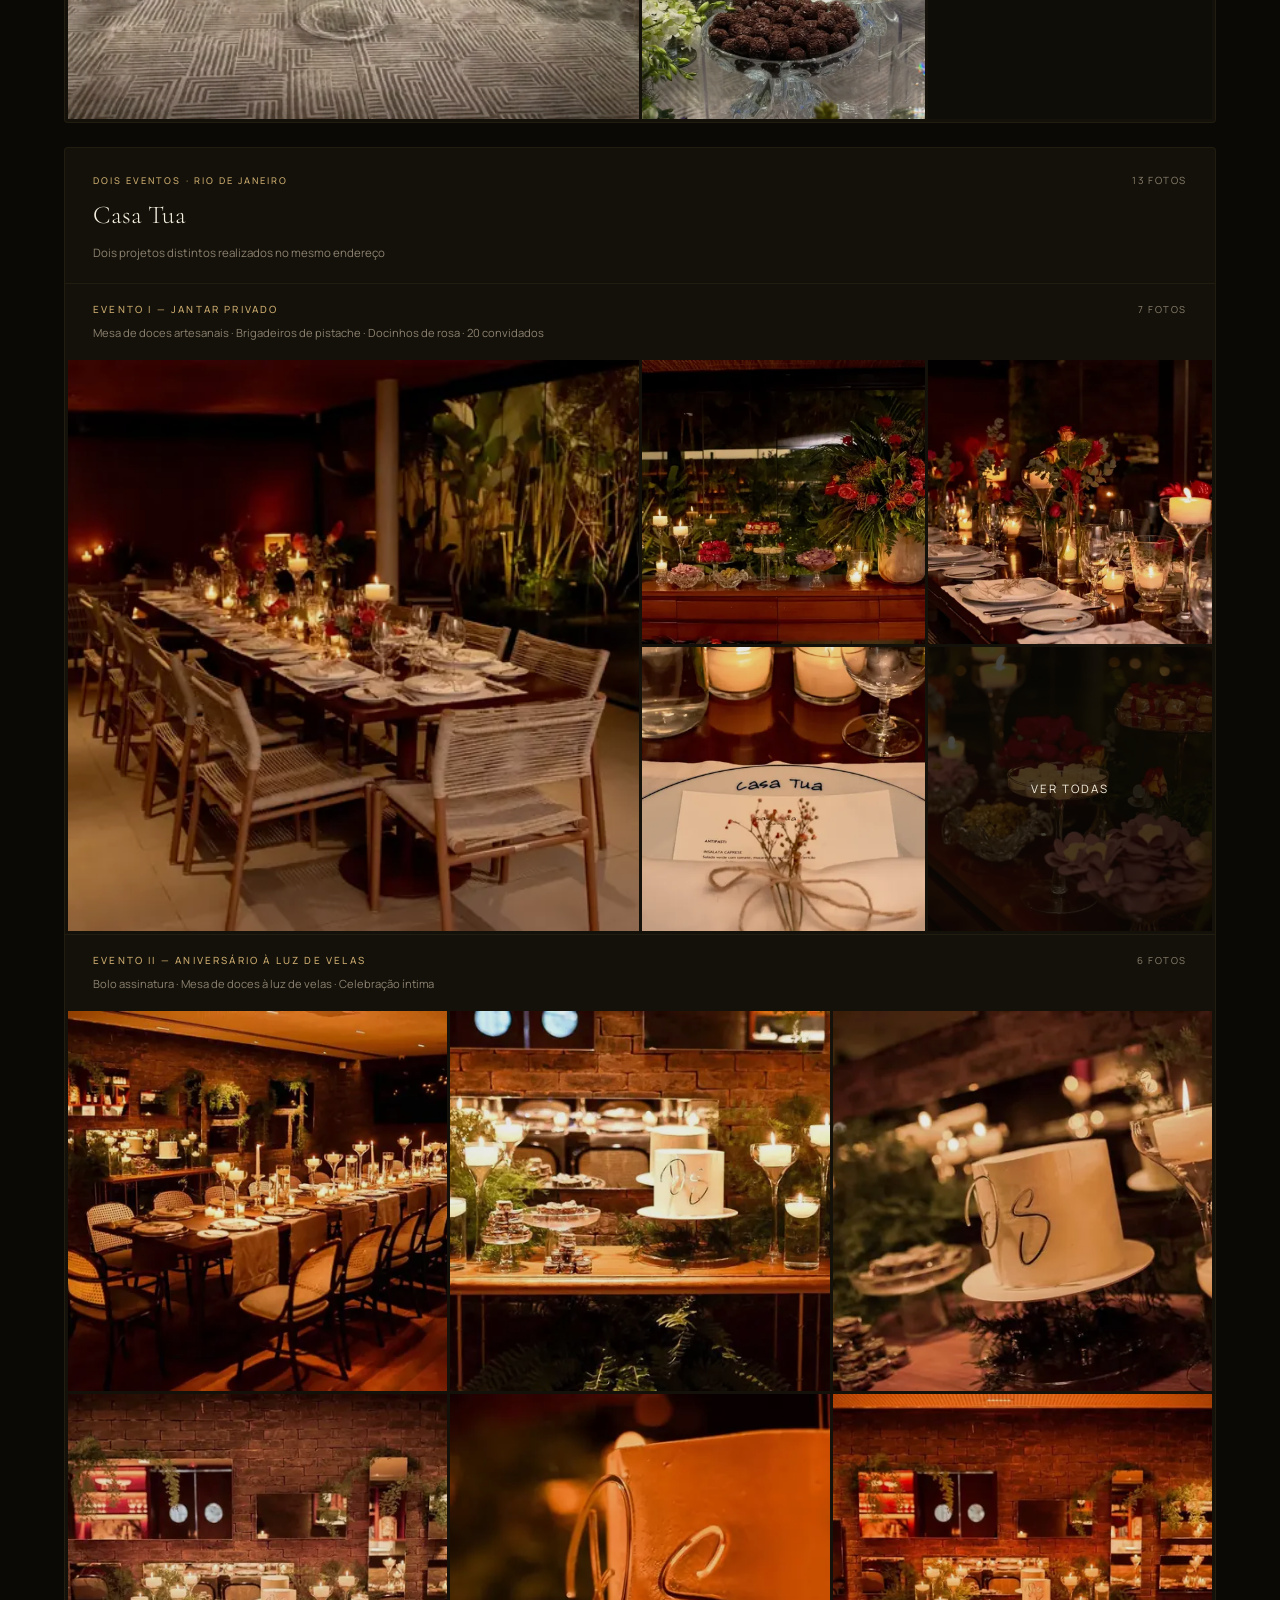
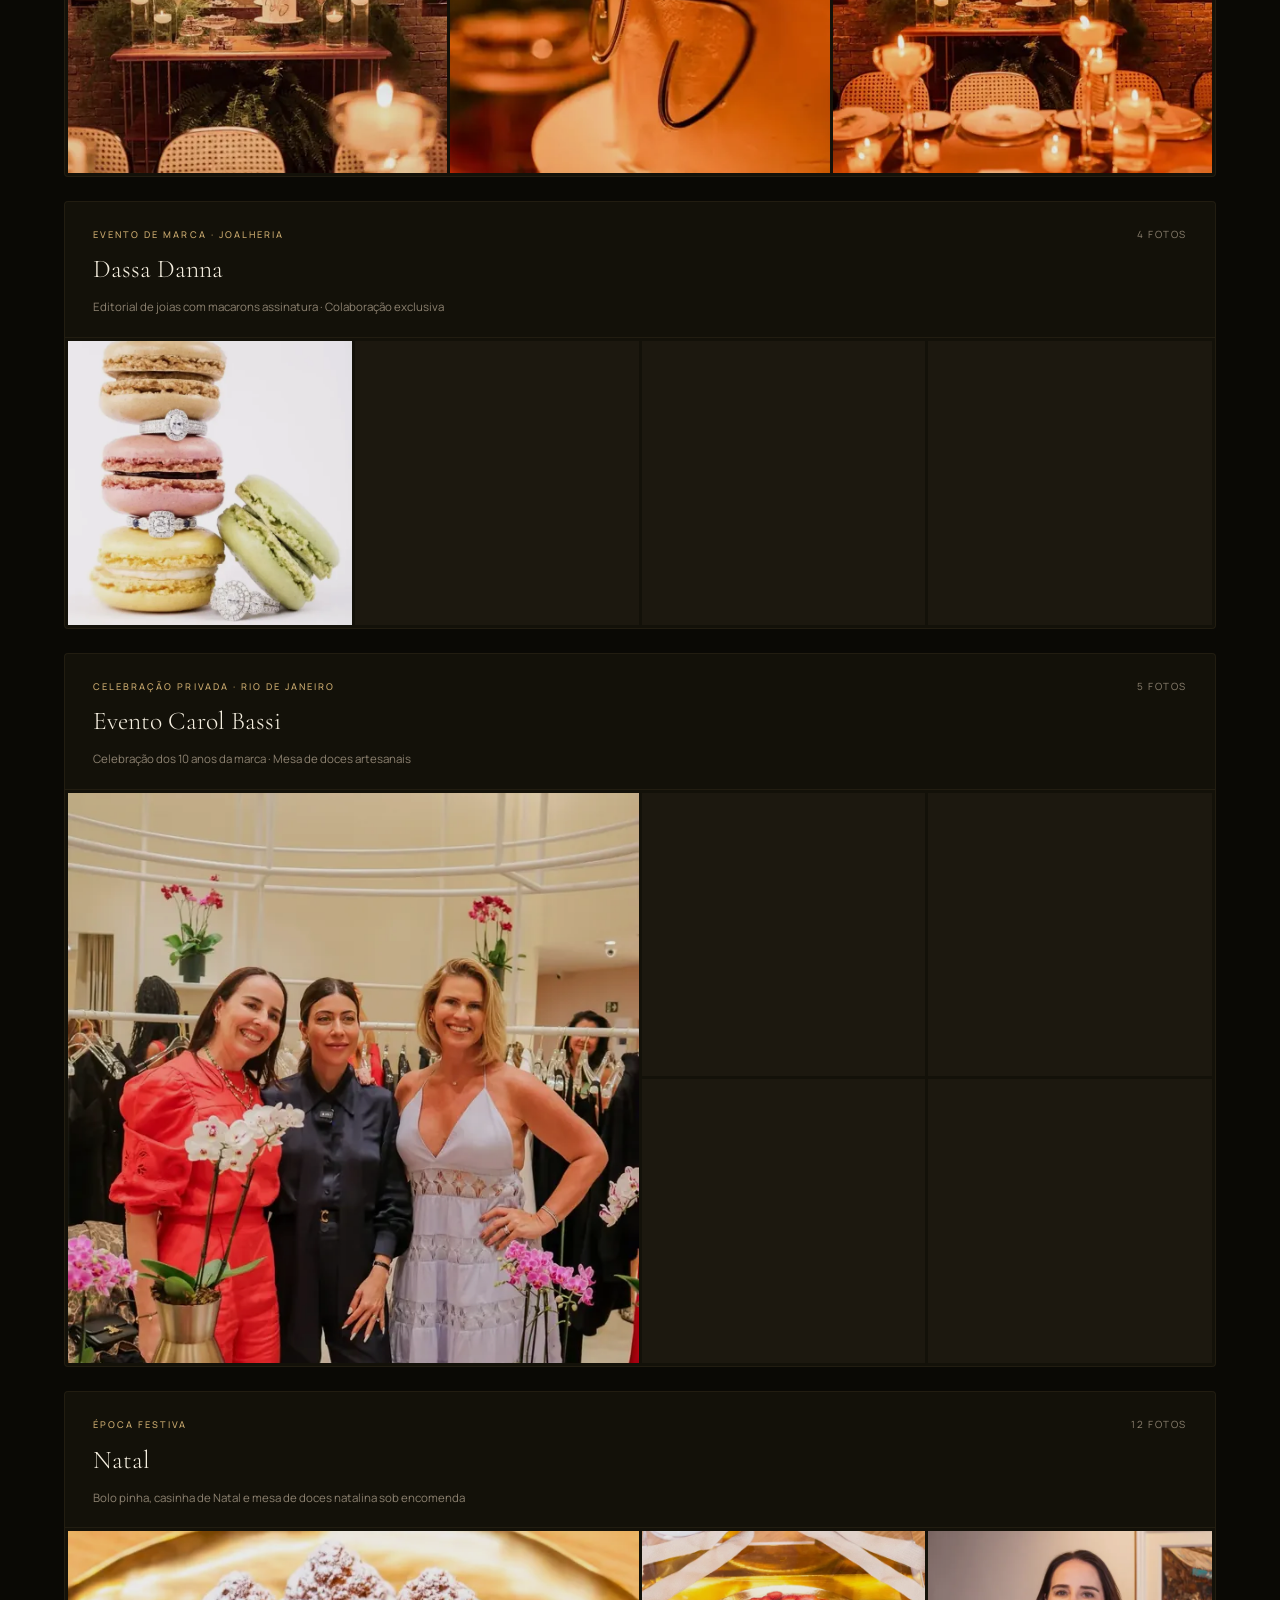
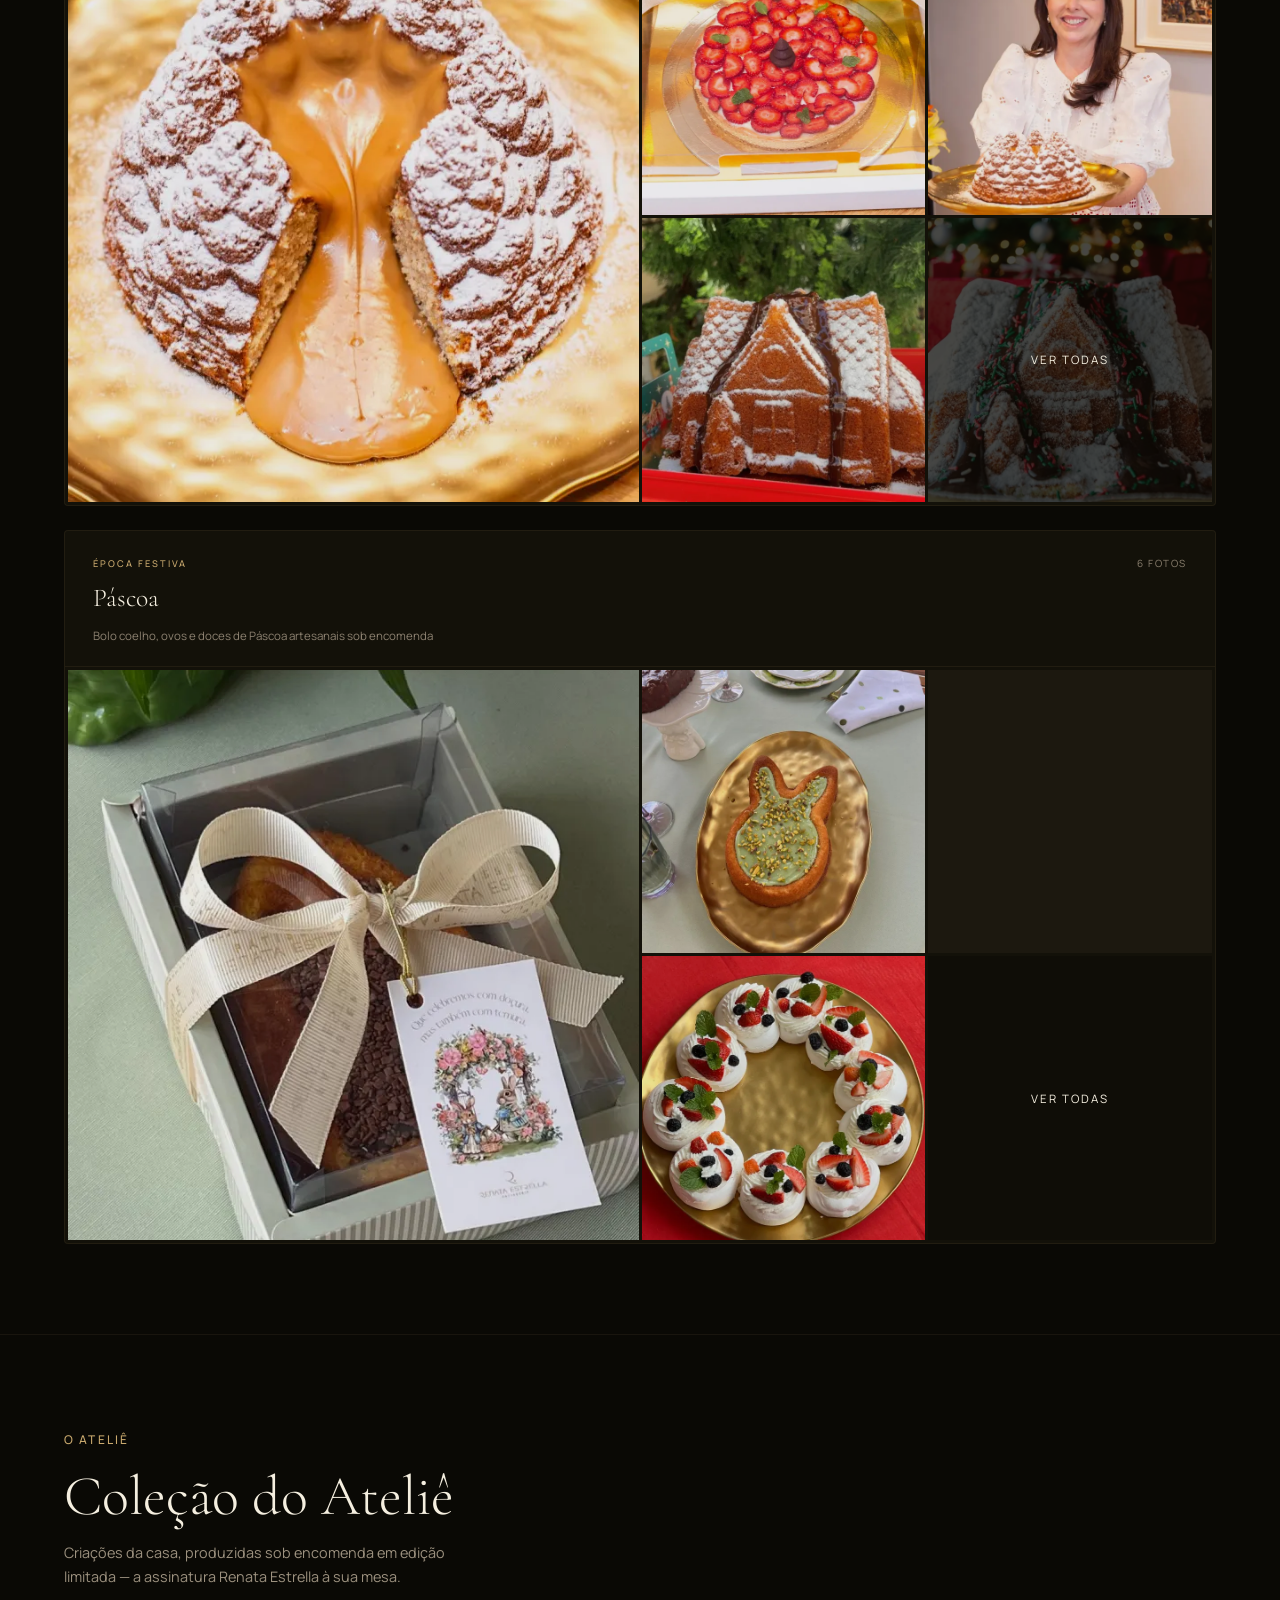
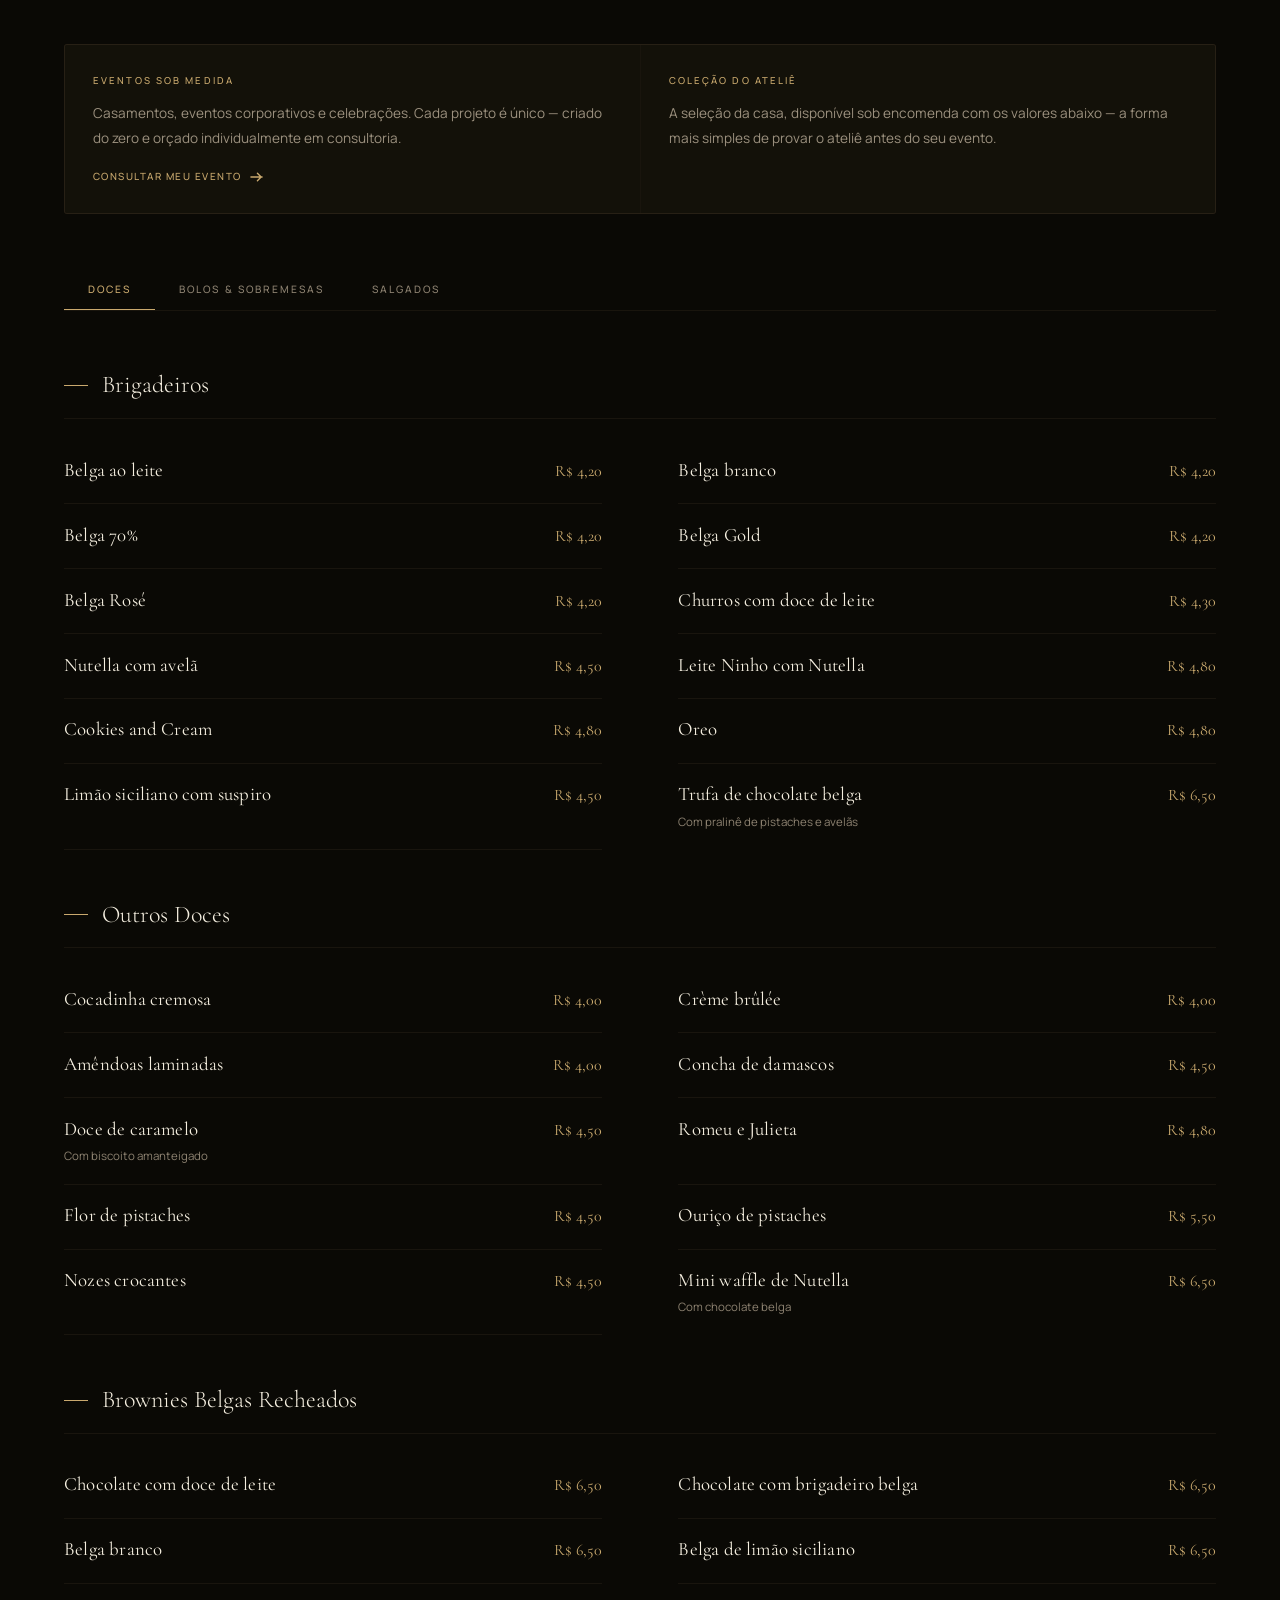
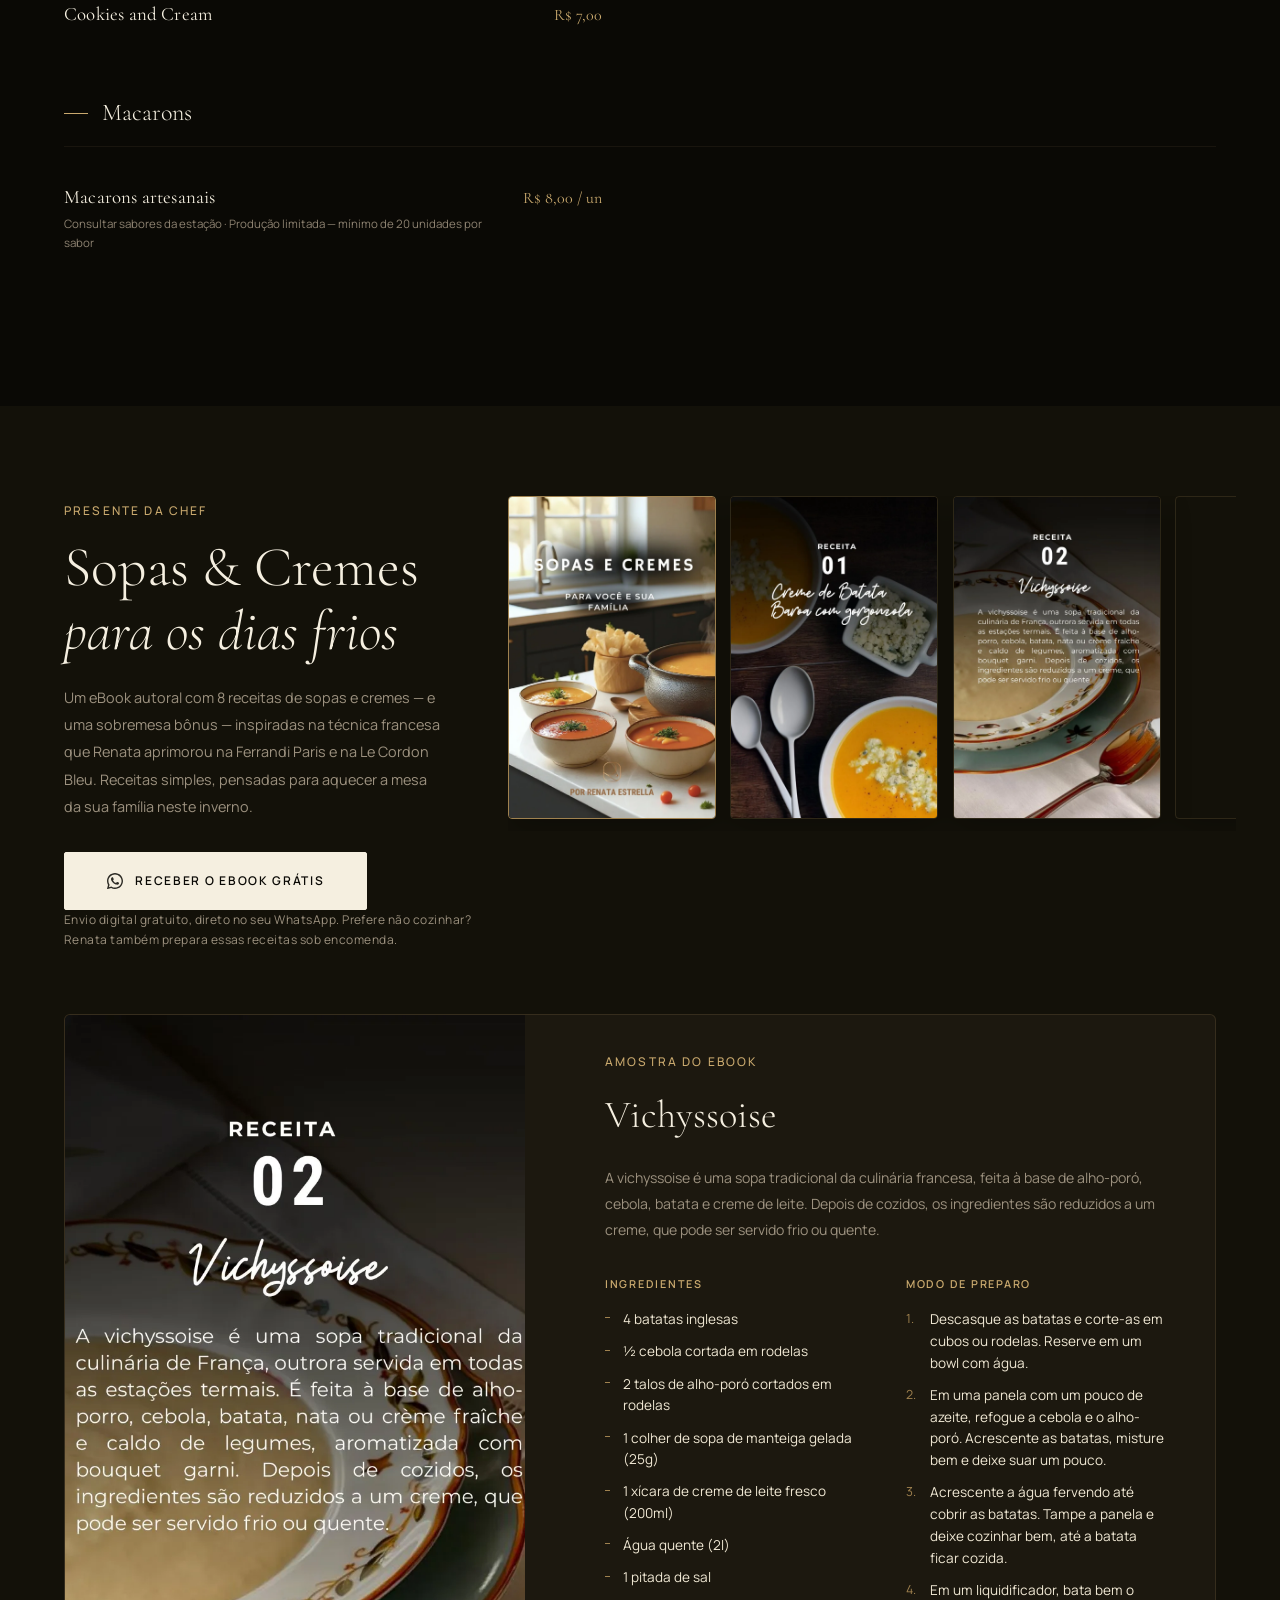
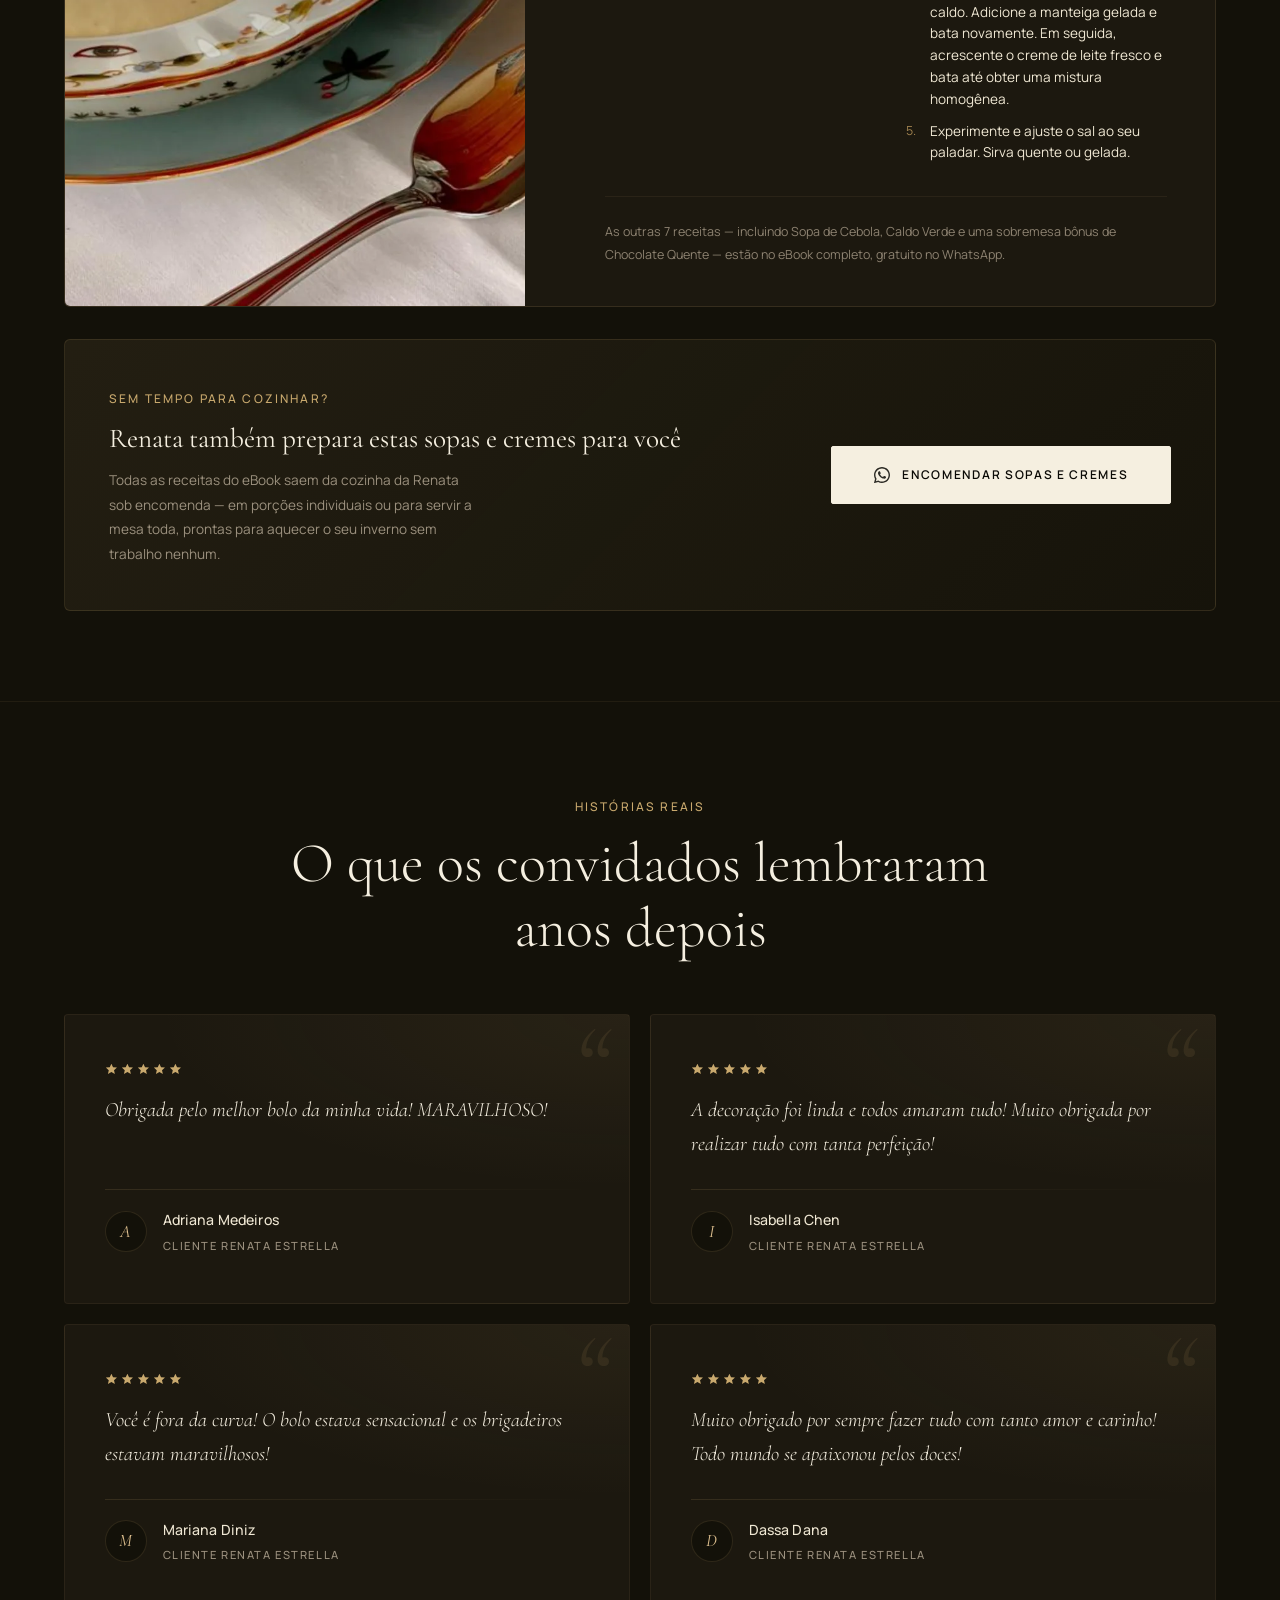
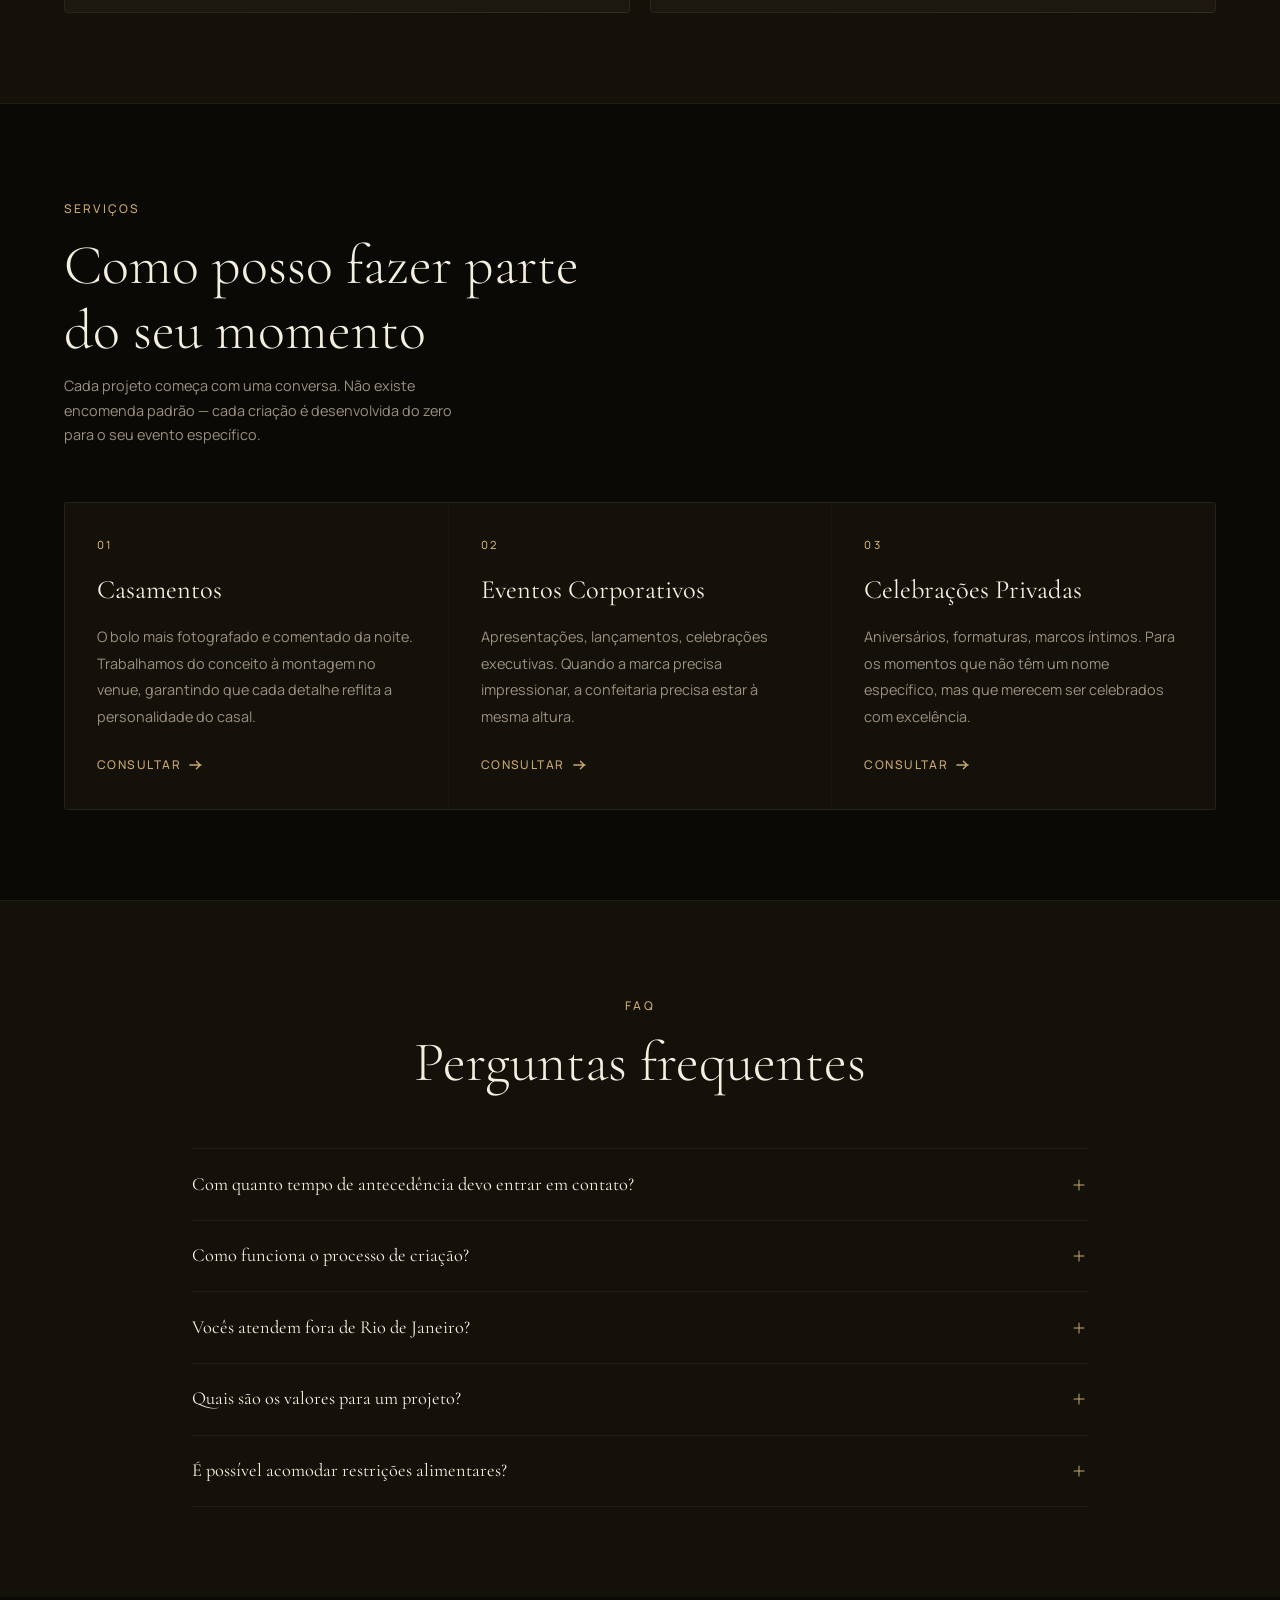
==== commit 8efc07bf: "Improve CTA contrast and first-session retention. Make Consultar meu evento ivory and always visible" ====
--- a/index.html
+++ b/index.html
@@ -226,7 +226,7 @@
       background: var(--bg);
       color: var(--text);
       font-family: var(--sans);
-      font-weight: 300;
+      font-weight: 400;
       font-size: 1rem;
       line-height: 1.7;
       overflow-x: hidden;
@@ -257,9 +257,9 @@
     }
     .overline {
       font-family: var(--sans);
-      font-size: 0.62rem;
+      font-size: 0.75rem;
       font-weight: 500;
-      letter-spacing: 0.25em;
+      letter-spacing: 0.18em;
       text-transform: uppercase;
       color: var(--gold);
     }
@@ -358,9 +358,9 @@
       50%       { opacity: 1;   transform: scaleY(1.15); }
     }
     .intro-hint-label {
-      font-size: clamp(.62rem, 2.2vw, .68rem); letter-spacing: .24em;
-      margin-right: -.24em;
-      text-transform: uppercase; color: var(--text-3);
+      font-size: clamp(.68rem, 2.2vw, .75rem); letter-spacing: .2em;
+      margin-right: -.2em;
+      text-transform: uppercase; color: var(--text-2);
     }
     /* Reduced motion */
     @media (prefers-reduced-motion: reduce) {
@@ -385,29 +385,53 @@
     }
     .nav__inner {
       display: flex; align-items: center; justify-content: space-between;
+      gap: 1rem;
     }
     .nav__logo {
       font-family: var(--serif); font-size: clamp(1.05rem, 2.2vw, 1.3rem);
-      font-weight: 400; letter-spacing: 0.14em; text-transform: uppercase;
-      color: var(--ivory);
+      font-weight: 400; letter-spacing: 0.1em; text-transform: uppercase;
+      color: var(--ivory); white-space: nowrap;
     }
     .nav__logo b { color: var(--gold); font-weight: 400; }
     .nav__links {
-      display: none; gap: 2.5rem; align-items: center;
+      display: none; gap: 2.25rem; align-items: center;
     }
     .nav__links a {
-      font-size: 0.74rem; font-weight: 500; letter-spacing: 0.16em;
+      font-size: 0.75rem; font-weight: 500; letter-spacing: 0.14em;
       text-transform: uppercase; color: var(--ivory-2);
       transition: color .3s;
     }
     .nav__links a:hover { color: var(--gold); }
+    .nav__end {
+      display: flex; align-items: center; gap: .85rem;
+      flex-shrink: 0;
+    }
+    /* High-contrast CTA — ivory stays visible over hero pastry video/photos */
     .nav__cta {
-      font-size: 0.68rem; font-weight: 500; letter-spacing: 0.18em;
-      text-transform: uppercase; color: var(--bg);
-      background: var(--gold); padding: .6rem 1.5rem;
-      border-radius: 2px; transition: background .3s;
-    }
-    .nav__cta:hover { background: var(--gold-lt); }
+      display: inline-flex; align-items: center; justify-content: center;
+      font-size: 0.72rem; font-weight: 600; letter-spacing: 0.12em;
+      text-transform: uppercase;
+      color: var(--bg);
+      background: var(--ivory);
+      padding: .7rem 1.25rem;
+      border-radius: 2px;
+      border: 1px solid var(--ivory);
+      line-height: 1.2;
+      transition: background .3s, border-color .3s, color .3s, transform .2s;
+      white-space: nowrap;
+    }
+    .nav__cta:hover {
+      background: var(--gold-lt);
+      border-color: var(--gold-lt);
+      color: var(--bg);
+      transform: translateY(-1px);
+    }
+    .nav__cta-short { display: none; }
+    @media (max-width: 420px) {
+      .nav__cta-full { display: none; }
+      .nav__cta-short { display: inline; }
+      .nav__cta { padding: .65rem 0.95rem; font-size: 0.68rem; letter-spacing: 0.1em; }
+    }
     .nav__burger {
       display: flex; flex-direction: column; justify-content: center; align-items: flex-end;
       gap: 5px; width: 44px; height: 44px; padding: 0; margin-right: -11px;
@@ -439,10 +463,11 @@
     }
     .nav__mob a:hover { color: var(--gold); }
     .nav__mob .mob-cta {
-      font-family: var(--sans); font-size: .65rem; font-weight: 500;
-      letter-spacing: .2em; text-transform: uppercase;
-      color: var(--bg); background: var(--gold);
-      padding: .9rem 2.5rem; border-radius: 2px; margin-top: .5rem;
+      font-family: var(--sans); font-size: .75rem; font-weight: 600;
+      letter-spacing: .14em; text-transform: uppercase;
+      color: var(--bg); background: var(--ivory);
+      padding: .95rem 2.5rem; border-radius: 2px; margin-top: .5rem;
+      border: 1px solid var(--ivory);
     }
 
     /* =====================================================
@@ -501,8 +526,8 @@
     }
     .hero-h1 em { font-style: italic; color: var(--gold); }
     .hero-sub {
-      font-size: clamp(.8rem, 1.4vw, .95rem); font-weight: 300;
-      color: var(--ivory-2); max-width: 38ch; line-height: 1.8;
+      font-size: clamp(.85rem, 1.4vw, 1rem); font-weight: 400;
+      color: var(--ivory-2); max-width: 42ch; line-height: 1.8;
       margin-bottom: 2.5rem;
       opacity: 0; transform: translateY(18px);
       animation: fadeup .9s .6s var(--ease-out) forwards;
@@ -517,17 +542,18 @@
     }
     .btn-gold {
       display: inline-flex; align-items: center; gap: .7rem;
-      font-size: .68rem; font-weight: 500; letter-spacing: .18em;
+      font-size: .75rem; font-weight: 600; letter-spacing: .14em;
       text-transform: uppercase; color: var(--bg);
-      background: var(--gold); padding: 1rem 2rem; border-radius: 2px;
-      transition: background .3s, transform .2s;
-    }
-    .btn-gold:hover { background: var(--gold-lt); transform: translateY(-1px); }
+      background: var(--ivory); padding: 1rem 2rem; border-radius: 2px;
+      border: 1px solid var(--ivory);
+      transition: background .3s, border-color .3s, transform .2s;
+    }
+    .btn-gold:hover { background: var(--gold-lt); border-color: var(--gold-lt); transform: translateY(-1px); }
     .btn-outline {
       display: inline-flex; align-items: center; gap: .7rem;
-      font-size: .68rem; font-weight: 500; letter-spacing: .18em;
+      font-size: .75rem; font-weight: 500; letter-spacing: .14em;
       text-transform: uppercase; color: var(--ivory);
-      padding: 1rem 2rem; border: 1px solid var(--line); border-radius: 2px;
+      padding: 1rem 2rem; border: 1px solid rgba(245,239,224,.45); border-radius: 2px;
       transition: border-color .3s, color .3s, transform .2s;
     }
     .btn-outline:hover { border-color: var(--gold); color: var(--gold); transform: translateY(-1px); }
@@ -547,8 +573,8 @@
       50% { opacity: 1; transform: scaleY(1.15); }
     }
     .hero-scroll-label {
-      font-size: .55rem; font-weight: 500; letter-spacing: .22em;
-      text-transform: uppercase; color: var(--text-3);
+      font-size: .7rem; font-weight: 500; letter-spacing: .18em;
+      text-transform: uppercase; color: var(--text-2);
       writing-mode: vertical-rl;
     }
 
@@ -584,8 +610,8 @@
       color: var(--ivory); white-space: nowrap;
     }
     .cred-sub {
-      font-size: .58rem; font-weight: 500; letter-spacing: .2em;
-      text-transform: uppercase; color: var(--gold-dk);
+      font-size: .7rem; font-weight: 500; letter-spacing: .16em;
+      text-transform: uppercase; color: var(--gold);
       margin-top: .3rem;
     }
 
@@ -633,12 +659,20 @@
       margin-top: .75rem; margin-bottom: 1rem;
     }
     .founder-intro p {
-      font-size: .9rem; color: var(--text-2);
+      font-size: .95rem; color: var(--text-2);
       max-width: 42ch; margin: 0 auto;
     }
+    .founder-skip {
+      display: inline-flex; align-items: center; gap: .5rem;
+      margin-top: 1.5rem;
+      font-size: .75rem; font-weight: 500; letter-spacing: .14em;
+      text-transform: uppercase; color: var(--gold);
+      transition: color .3s, gap .3s;
+    }
+    .founder-skip:hover { color: var(--gold-lt); gap: .75rem; }
 
     .founder-driver {
-      height: 400vh; position: relative;
+      height: 200vh; position: relative;
     }
     .founder-sticky {
       position: sticky; top: 0; height: 100vh;
@@ -691,8 +725,8 @@
       transition: opacity .5s var(--ease-std) .32s, transform .5s var(--ease-std) .32s, visibility 0s .32s;
     }
     .f-num {
-      font-size: .58rem; font-weight: 500; letter-spacing: .26em;
-      text-transform: uppercase; color: var(--gold-dk);
+      font-size: .7rem; font-weight: 500; letter-spacing: .2em;
+      text-transform: uppercase; color: var(--gold);
       margin-bottom: .7rem;
     }
     .f-title {
@@ -703,8 +737,8 @@
       max-width: 14ch;
     }
     .f-text {
-      font-size: clamp(.82rem, 1.4vw, .98rem);
-      font-weight: 300; line-height: 1.9;
+      font-size: clamp(.88rem, 1.4vw, 1rem);
+      font-weight: 400; line-height: 1.9;
       color: var(--ivory-2); max-width: 42ch;
     }
 
@@ -718,7 +752,7 @@
     }
     .f-dot {
       width: 4px; height: 4px; border-radius: 2px;
-      background: var(--text-3);
+      background: var(--text-2);
       transition: background .3s, height .35s var(--ease-out);
     }
     .f-dot.on { background: var(--gold); height: 22px; }
@@ -761,19 +795,21 @@
     .port-item-c { aspect-ratio: 16/9; }
     .port-over {
       position: absolute; inset: 0;
-      background: linear-gradient(to top, rgba(10,9,5,.92) 0%, transparent 55%);
-      opacity: 0; transition: opacity .4s;
-    }
-    .port-item:hover .port-over { opacity: 1; }
+      background: linear-gradient(to top, rgba(10,9,5,.92) 0%, rgba(10,9,5,.35) 45%, transparent 70%);
+      opacity: 1; transition: opacity .4s;
+    }
+    .port-item:hover .port-over {
+      background: linear-gradient(to top, rgba(10,9,5,.95) 0%, rgba(10,9,5,.4) 50%, transparent 72%);
+    }
     .port-info {
       position: absolute; bottom: 0; left: 0; right: 0;
       padding: 1.5rem;
-      transform: translateY(6px); opacity: 0;
-      transition: transform .4s var(--ease-out), opacity .4s;
-    }
-    .port-item:hover .port-info { transform: translateY(0); opacity: 1; }
+      transform: none; opacity: 1;
+      transition: transform .4s var(--ease-out);
+    }
+    .port-item:hover .port-info { transform: translateY(-2px); }
     .port-type {
-      font-size: .58rem; font-weight: 500; letter-spacing: .2em;
+      font-size: .7rem; font-weight: 500; letter-spacing: .16em;
       text-transform: uppercase; color: var(--gold); margin-bottom: .2rem;
     }
     .port-name {
@@ -1156,8 +1192,8 @@
     }
     .test-name { font-weight: 500; font-size: .88rem; color: var(--text); letter-spacing: .01em; }
     .test-badge {
-      font-size: .58rem; font-weight: 500; letter-spacing: .16em;
-      text-transform: uppercase; color: var(--text-3); margin-top: .2rem;
+      font-size: .7rem; font-weight: 500; letter-spacing: .14em;
+      text-transform: uppercase; color: var(--text-2); margin-top: .2rem;
     }
 
     /* =====================================================
@@ -1175,18 +1211,18 @@
     }
     .svc-item:hover { background: var(--bg-3); }
     .svc-num {
-      font-size: .58rem; font-weight: 500; letter-spacing: .25em;
-      color: var(--gold-dk); margin-bottom: .9rem;
+      font-size: .7rem; font-weight: 500; letter-spacing: .2em;
+      color: var(--gold); margin-bottom: .9rem;
     }
     .svc-name {
       font-family: var(--serif);
       font-size: clamp(1.25rem, 2.8vw, 1.65rem);
       font-weight: 400; color: var(--ivory); margin-bottom: .7rem;
     }
-    .svc-desc { font-size: .85rem; color: var(--text-2); line-height: 1.85; }
+    .svc-desc { font-size: .9rem; color: var(--text-2); line-height: 1.85; }
     .svc-arrow {
       display: inline-flex; align-items: center; gap: .5rem;
-      font-size: .62rem; font-weight: 500; letter-spacing: .15em;
+      font-size: .75rem; font-weight: 500; letter-spacing: .12em;
       text-transform: uppercase; color: var(--gold);
       margin-top: 1.5rem; transition: gap .3s;
     }
@@ -1263,22 +1299,22 @@
     }
     .btn-wa {
       display: inline-flex; align-items: center; gap: .8rem;
-      background: transparent;
-      border: 1px solid var(--gold-dk);
-      color: var(--gold);
-      font-family: var(--sans); font-size: .62rem; font-weight: 500;
-      letter-spacing: .2em; text-transform: uppercase; text-decoration: none;
+      background: var(--ivory);
+      border: 1px solid var(--ivory);
+      color: var(--bg);
+      font-family: var(--sans); font-size: .75rem; font-weight: 600;
+      letter-spacing: .14em; text-transform: uppercase; text-decoration: none;
       padding: 1.1rem 2.6rem; border-radius: 2px;
       transition: border-color .3s, color .3s, background .3s, transform .2s;
     }
-    .btn-wa svg { opacity: .7; transition: opacity .3s; flex-shrink: 0; }
+    .btn-wa svg { opacity: .85; transition: opacity .3s; flex-shrink: 0; }
     .btn-wa:hover {
-      border-color: var(--gold); color: var(--bg);
-      background: var(--gold); transform: translateY(-1px);
+      border-color: var(--gold-lt); color: var(--bg);
+      background: var(--gold-lt); transform: translateY(-1px);
     }
     .btn-wa:hover svg { opacity: 1; }
     .wa-note {
-      font-size: .68rem; color: var(--text-3); letter-spacing: .06em;
+      font-size: .75rem; color: var(--text-2); letter-spacing: .04em;
     }
     .contact-email {
       font-size: .78rem; color: var(--text-2); letter-spacing: .04em;
@@ -1416,8 +1452,8 @@
       background: transparent;
     }
     .foot-creds {
-      font-size: .6rem; font-weight: 500; letter-spacing: .15em;
-      text-transform: uppercase; color: var(--text-3); margin-top: .3rem;
+      font-size: .7rem; font-weight: 500; letter-spacing: .12em;
+      text-transform: uppercase; color: var(--text-2); margin-top: .3rem;
     }
     .foot-links {
       display: flex; flex-wrap: wrap; justify-content: center; gap: 1.5rem;
@@ -1435,7 +1471,38 @@
       color: var(--text-2); transition: border-color .3s, color .3s;
     }
     .foot-social a:hover { border-color: var(--gold); color: var(--gold); }
-    .foot-copy { font-size: .74rem; color: var(--text-3); }
+    .foot-copy { font-size: .75rem; color: var(--text-2); }
+
+    /* Sticky mobile consult bar */
+    .sticky-cta {
+      position: fixed;
+      left: 0; right: 0; bottom: 0;
+      z-index: 95;
+      padding: .85rem 1.25rem calc(.85rem + env(safe-area-inset-bottom));
+      background: rgba(10,9,5,.94);
+      backdrop-filter: blur(14px);
+      -webkit-backdrop-filter: blur(14px);
+      border-top: 1px solid var(--line);
+      transform: translateY(110%);
+      transition: transform .4s var(--ease-out);
+      display: flex; justify-content: center;
+    }
+    .sticky-cta.show { transform: translateY(0); }
+    .sticky-cta a {
+      display: inline-flex; align-items: center; justify-content: center;
+      width: 100%; max-width: 28rem;
+      font-size: .75rem; font-weight: 600; letter-spacing: .14em;
+      text-transform: uppercase;
+      color: var(--bg); background: var(--ivory);
+      padding: .95rem 1.5rem; border-radius: 2px;
+    }
+    @media (min-width: 1024px) {
+      .sticky-cta { display: none; }
+    }
+    body.has-sticky-cta { padding-bottom: 5.5rem; }
+    @media (min-width: 1024px) {
+      body.has-sticky-cta { padding-bottom: 0; }
+    }
 
     /* =====================================================
        SCROLL REVEAL
@@ -1450,8 +1517,8 @@
     .d3 { transition-delay: .3s; }
     .d4 { transition-delay: .4s; }
 
-    /* hide secondary hero CTA on small phones */
-    .btn-outline.hero-secondary { display: none; }
+    /* secondary hero CTA visible on all sizes */
+    .btn-outline.hero-secondary { display: inline-flex; }
 
     /* =====================================================
        RESPONSIVE — Tablet 640+
@@ -1460,7 +1527,6 @@
       .hero-actions {
         flex-direction: row; align-items: center;
       }
-      .btn-outline.hero-secondary { display: inline-flex; }
     }
     @media (min-width: 640px) {
       .f-row { grid-template-columns: 1fr 1fr; }
@@ -1537,7 +1603,10 @@
     document.querySelectorAll('.reveal').forEach(function (el) { el.classList.add('vis'); });
     document.body.classList.remove('intro-lock');
     var p = document.getElementById('introPanel');
-    if (p) p.style.display = 'none';
+    if (p) {
+      try { sessionStorage.setItem('re-intro', '1'); } catch (e) {}
+      p.style.display = 'none';
+    }
   }, 6000);
 </script>
 
@@ -1569,7 +1638,7 @@
 <nav class="nav" id="nav" role="navigation" aria-label="Navegação principal">
   <div class="wrap">
     <div class="nav__inner">
-      <a href="#" class="nav__logo" aria-label="Renata Pâtisserie">Renata<b>.</b></a>
+      <a href="#inicio" class="nav__logo" aria-label="Renata Estrella Pâtisserie">Renata Estrella<b>.</b></a>
       <div class="nav__links" role="menubar">
         <a href="#sobreDriver"      role="menuitem">Sobre</a>
         <a href="#criacoes"    role="menuitem">Criações</a>
@@ -1578,11 +1647,16 @@
         <a href="#historias" role="menuitem">Histórias</a>
         <a href="#servicos"     role="menuitem">Serviços</a>
         <a href="#faq"          role="menuitem">FAQ</a>
-        <a href="#contato" class="nav__cta" role="menuitem">Consultar meu evento</a>
-      </div>
-      <button class="nav__burger" id="burger" aria-label="Abrir menu" aria-expanded="false" aria-controls="navMob" onclick="toggleNav()">
-        <span></span><span></span><span></span>
-      </button>
+      </div>
+      <div class="nav__end">
+        <a href="#contato" class="nav__cta" aria-label="Consultar meu evento">
+          <span class="nav__cta-full">Consultar meu evento</span>
+          <span class="nav__cta-short">Consultar</span>
+        </a>
+        <button class="nav__burger" id="burger" aria-label="Abrir menu" aria-expanded="false" aria-controls="navMob" onclick="toggleNav()">
+          <span></span><span></span><span></span>
+        </button>
+      </div>
     </div>
   </div>
 </nav>
@@ -1590,7 +1664,7 @@
 <!-- ====================================================
      HERO
 ==================================================== -->
-<section id="inicio" aria-label="Introdução — Renata Pâtisserie">
+<section id="inicio" aria-label="Introdução — Renata Estrella Pâtisserie">
   <div class="hero-media" aria-hidden="true">
     <video
       id="heroVideo"
@@ -1604,7 +1678,7 @@
       <img
         class="hero-img"
         src="hero-poster.jpg"
-        alt="Criação artesanal de luxo — Renata Pâtisserie"
+        alt="Criação artesanal de luxo — Renata Estrella Pâtisserie"
         width="720" height="1280"
         loading="eager" fetchpriority="high"
       >
@@ -1621,7 +1695,7 @@
         A arte de transformar momentos em <em>memórias eternas</em>
       </h1>
       <p class="hero-sub">
-        Criações exclusivas nascidas nas mais prestigiosas escolas de pâtisserie do mundo. Para quem entende que o extraordinário não se pede — se encomenda.
+        Formação Ferrandi Paris, Ritz Escoffier e Le Cordon Bleu. Criações exclusivas sob encomenda — para quem entende que o extraordinário não se pede, se encomenda.
       </p>
       <div class="hero-actions">
         <a href="#contato" class="btn-gold">
@@ -1677,7 +1751,7 @@
     <p class="stmt-quote reveal">
       "Cada criação é uma conversa entre <em>técnica impecável</em> e emoção verdadeira."
     </p>
-    <p class="stmt-by reveal d2">— Renata, Chef Pâtissière</p>
+    <p class="stmt-by reveal d2">— Renata Estrella, Chef Pâtissière</p>
   </div>
 </section>
 
@@ -1690,6 +1764,9 @@
       <span class="overline reveal">A fundadora</span>
       <h2 class="reveal d1">Uma jornada de Paris<br>até o seu evento</h2>
       <p class="reveal d2">Por que a formação importa. Por que a origem importa.<br>Por que cada detalhe foi pensado décadas antes de você existir.</p>
+      <a href="#criacoes" class="founder-skip reveal d3">Ver criações
+        <svg width="13" height="10" viewBox="0 0 14 10" fill="none" aria-hidden="true"><path d="M1 5h12M8 1l4 4-4 4" stroke="currentColor" stroke-width="1.5" stroke-linecap="round" stroke-linejoin="round"/></svg>
+      </a>
     </div>
   </div>
 
@@ -2514,7 +2591,7 @@
   <div class="wrap">
     <div class="foot-inner">
       <div>
-        <a href="#" class="foot-logo" aria-label="Renata Pâtisserie — Voltar ao topo"><canvas class="logo-canvas" data-src="logo.webp"></canvas></a>
+        <a href="#inicio" class="foot-logo" aria-label="Renata Estrella Pâtisserie — Voltar ao topo"><canvas class="logo-canvas" data-src="logo.webp"></canvas></a>
         <p class="foot-creds">Ferrandi · Ritz Escoffier · Le Cordon Bleu</p>
       </div>
       <nav class="foot-links" aria-label="Links do rodapé">
@@ -2535,49 +2612,61 @@
           </svg>
         </a>
       </div>
-      <p class="foot-copy">© <span id="yr"></span> Renata Pâtisserie · Todos os direitos reservados · Rio de Janeiro, Brasil · <a href="mailto:contato@renatapatisserie.com.br" style="color:var(--text-2)">contato@renatapatisserie.com.br</a></p>
+      <p class="foot-copy">© <span id="yr"></span> Renata Estrella Pâtisserie · Todos os direitos reservados · Rio de Janeiro, Brasil · <a href="mailto:contato@renatapatisserie.com.br" style="color:var(--text-2)">contato@renatapatisserie.com.br</a></p>
     </div>
   </div>
 </footer>
 
+<!-- Sticky mobile consult -->
+<div class="sticky-cta" id="stickyCta" aria-hidden="true">
+  <a href="#contato">Consultar meu evento</a>
+</div>
+
 <script>
 /* =====================================================
-   INTRO PANEL — blocking, dismissed by scroll / swipe / tap
+   INTRO PANEL — soft gate (once per session, auto-dismiss)
 ===================================================== */
 (function () {
   const panel = document.getElementById('introPanel');
   if (!panel) return;
 
-  // Lock body scroll while intro is showing
+  try {
+    if (sessionStorage.getItem('re-intro') === '1') {
+      panel.remove();
+      return;
+    }
+  } catch (e) {}
+
   document.body.classList.add('intro-lock');
 
   let dismissed = false;
   function dismiss() {
     if (dismissed) return;
     dismissed = true;
+    try { sessionStorage.setItem('re-intro', '1'); } catch (e) {}
     panel.classList.add('out');
-    // After the CSS transition (1.1s) unlock scroll and remove panel
-    panel.addEventListener('transitionend', function handler() {
+    const unlock = () => {
+      document.body.classList.remove('intro-lock');
+      if (panel.parentNode) panel.remove();
+    };
+    panel.addEventListener('transitionend', function handler(e) {
+      if (e.propertyName && e.propertyName !== 'transform') return;
       panel.removeEventListener('transitionend', handler);
-      document.body.classList.remove('intro-lock');
-      panel.remove();
+      unlock();
     });
+    setTimeout(unlock, 1200);
   }
 
-  // Tap / click anywhere on the panel
-  panel.addEventListener('click', dismiss, { once: true });
-
-  // Keyboard: Enter, Space or Escape (for keyboard-only visitors with no mouse/touch)
+  panel.addEventListener('click', dismiss);
+
   window.addEventListener('keydown', function (e) {
     if (e.key === 'Enter' || e.key === ' ' || e.key === 'Escape') dismiss();
   }, { once: true });
 
-  // Desktop: mouse wheel down
   window.addEventListener('wheel', function (e) {
     if (e.deltaY > 0) dismiss();
   }, { once: true, passive: true });
 
-  // Mobile: swipe up (touchstart Y > touchend Y means finger moved up = scroll down intent)
   var touchY = 0;
   window.addEventListener('touchstart', function (e) {
     touchY = e.touches[0].clientY;
@@ -2588,6 +2677,8 @@
       dismiss();
     }
   }, { passive: true });
+
+  setTimeout(dismiss, 2500);
 })();
 
 /* =====================================================
@@ -2637,6 +2728,28 @@
   btn.setAttribute('aria-expanded', 'false');
   document.body.style.overflow = '';
 }
+
+/* =====================================================
+   STICKY MOBILE CTA
+===================================================== */
+(function () {
+  const bar = document.getElementById('stickyCta');
+  const hero = document.getElementById('inicio');
+  const contact = document.getElementById('contato');
+  if (!bar || !hero) return;
+
+  function update() {
+    const pastHero = window.scrollY > hero.offsetHeight * 0.55;
+    const contactRect = contact ? contact.getBoundingClientRect() : null;
+    const nearContact = contactRect && contactRect.top < window.innerHeight * 0.85;
+    const show = pastHero && !nearContact;
+    bar.classList.toggle('show', show);
+    bar.setAttribute('aria-hidden', show ? 'false' : 'true');
+    document.body.classList.toggle('has-sticky-cta', show);
+  }
+  window.addEventListener('scroll', update, { passive: true });
+  update();
+})();
 
 /* =====================================================
    SCROLL REVEAL
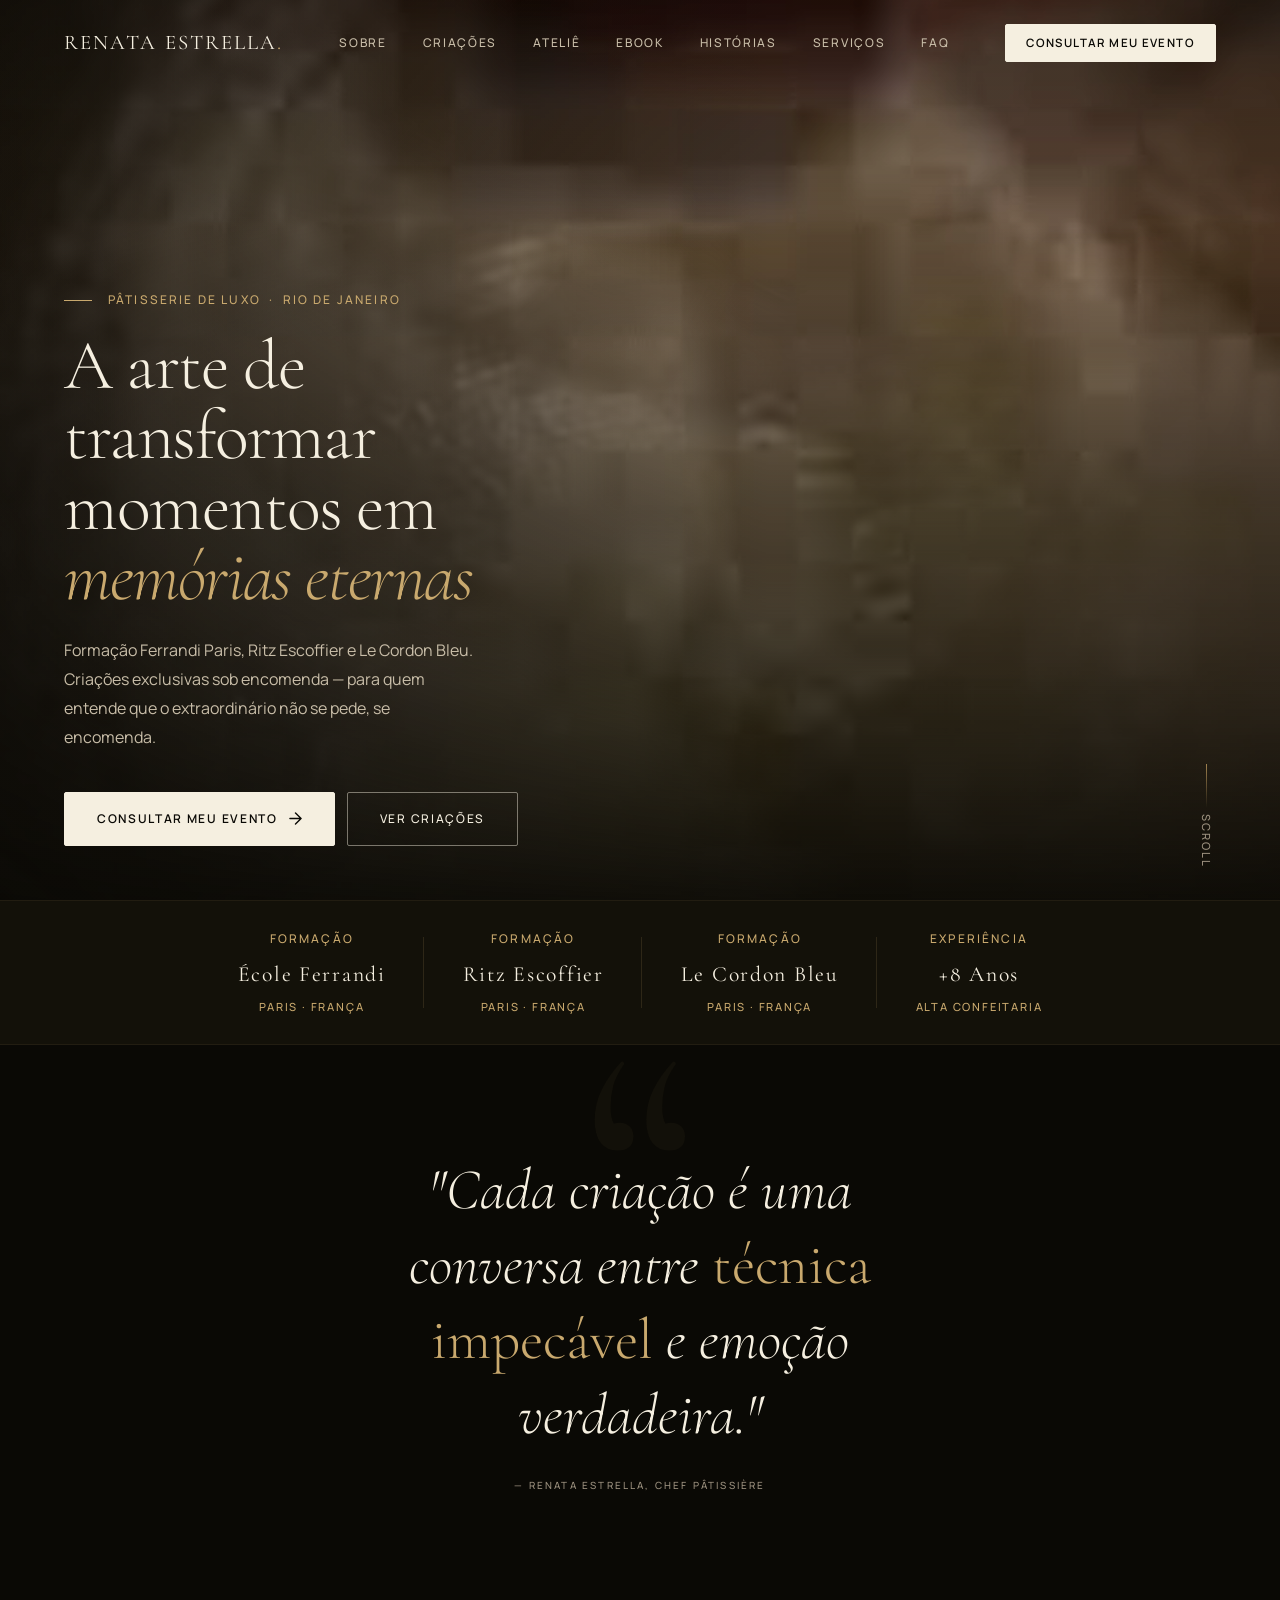
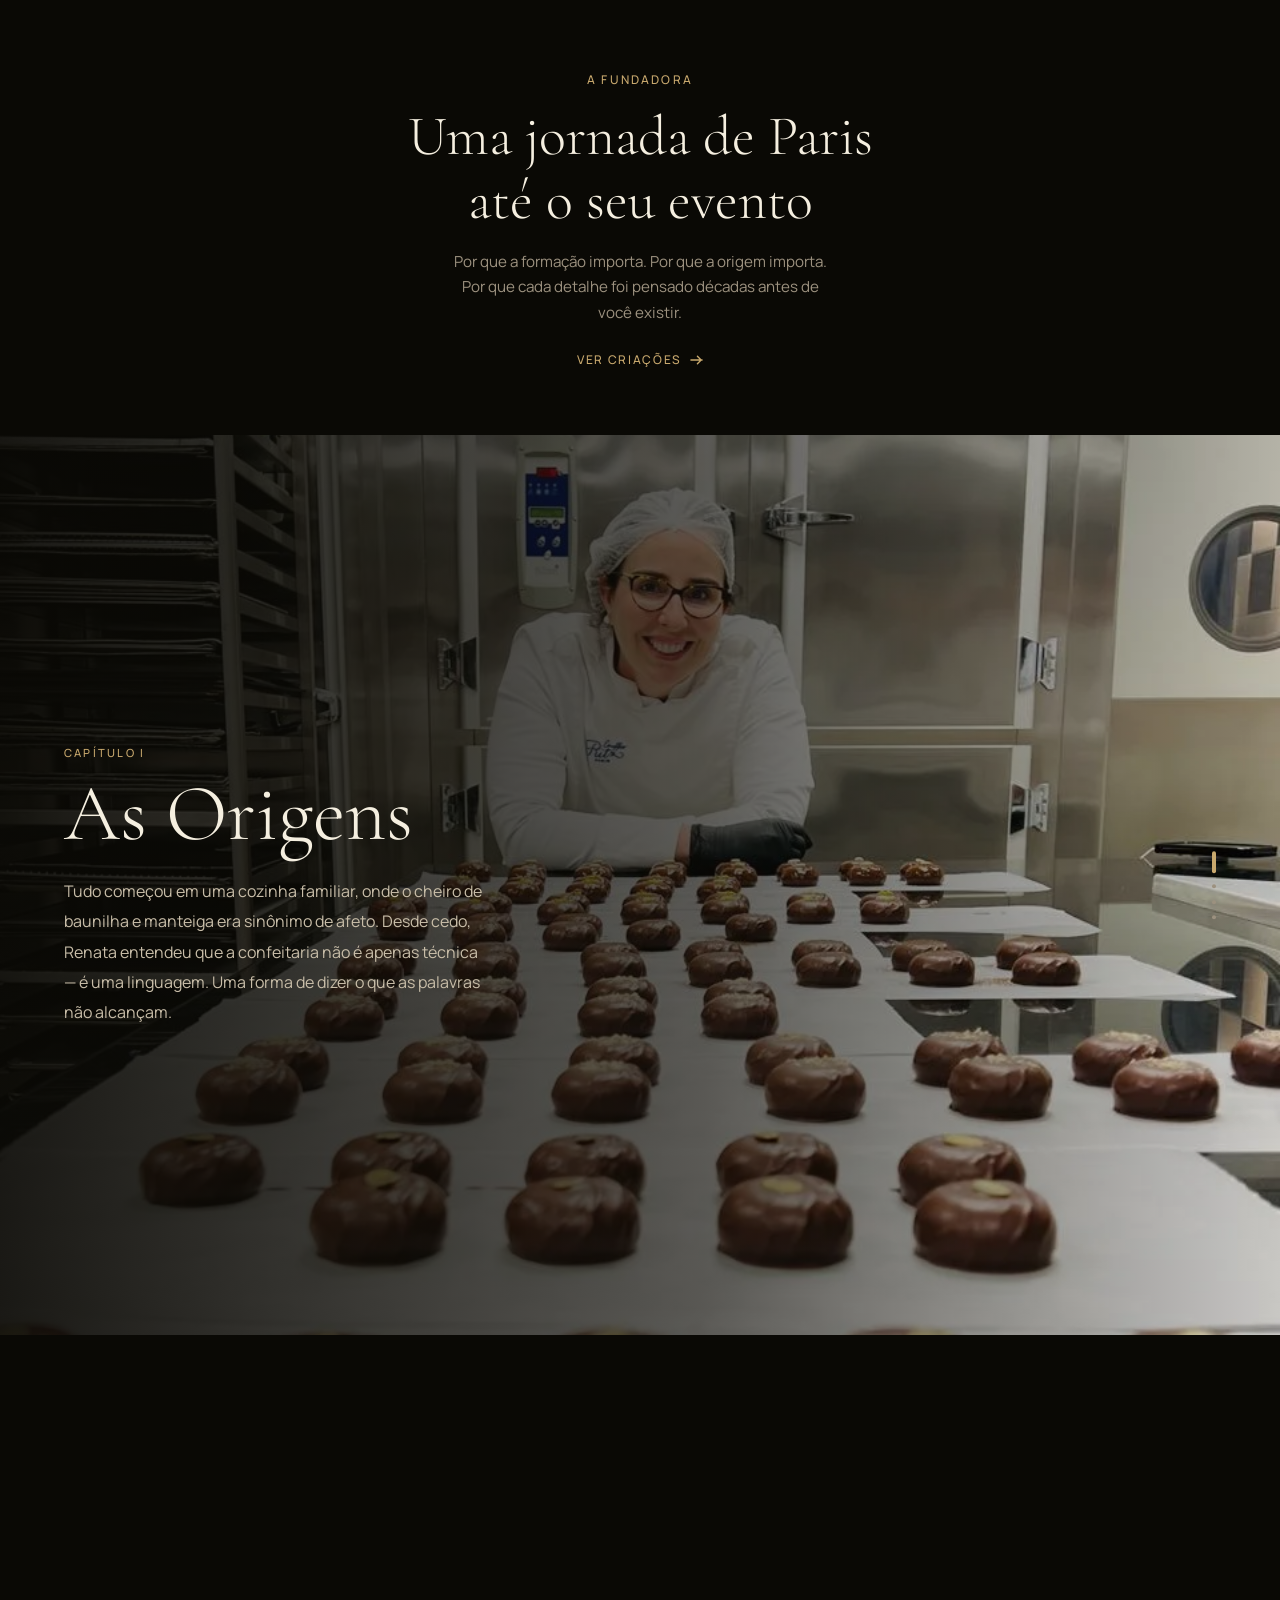
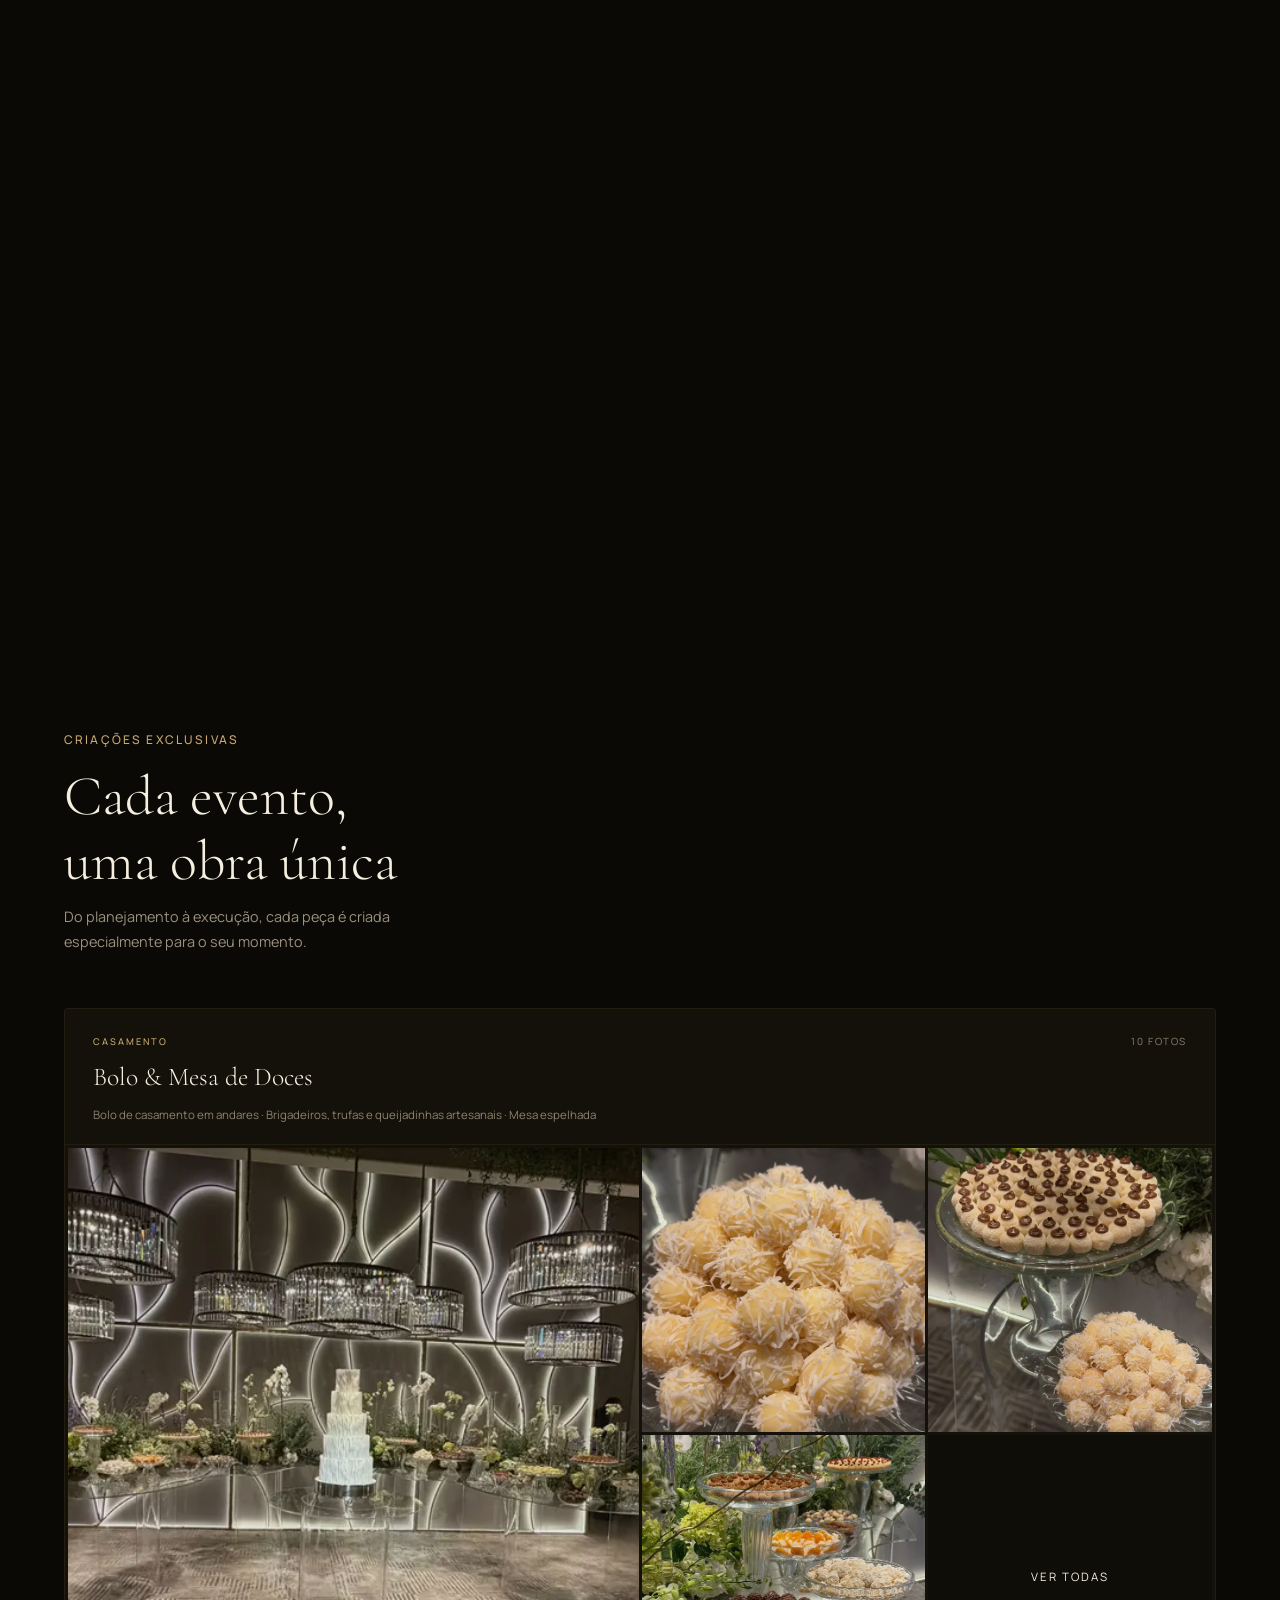
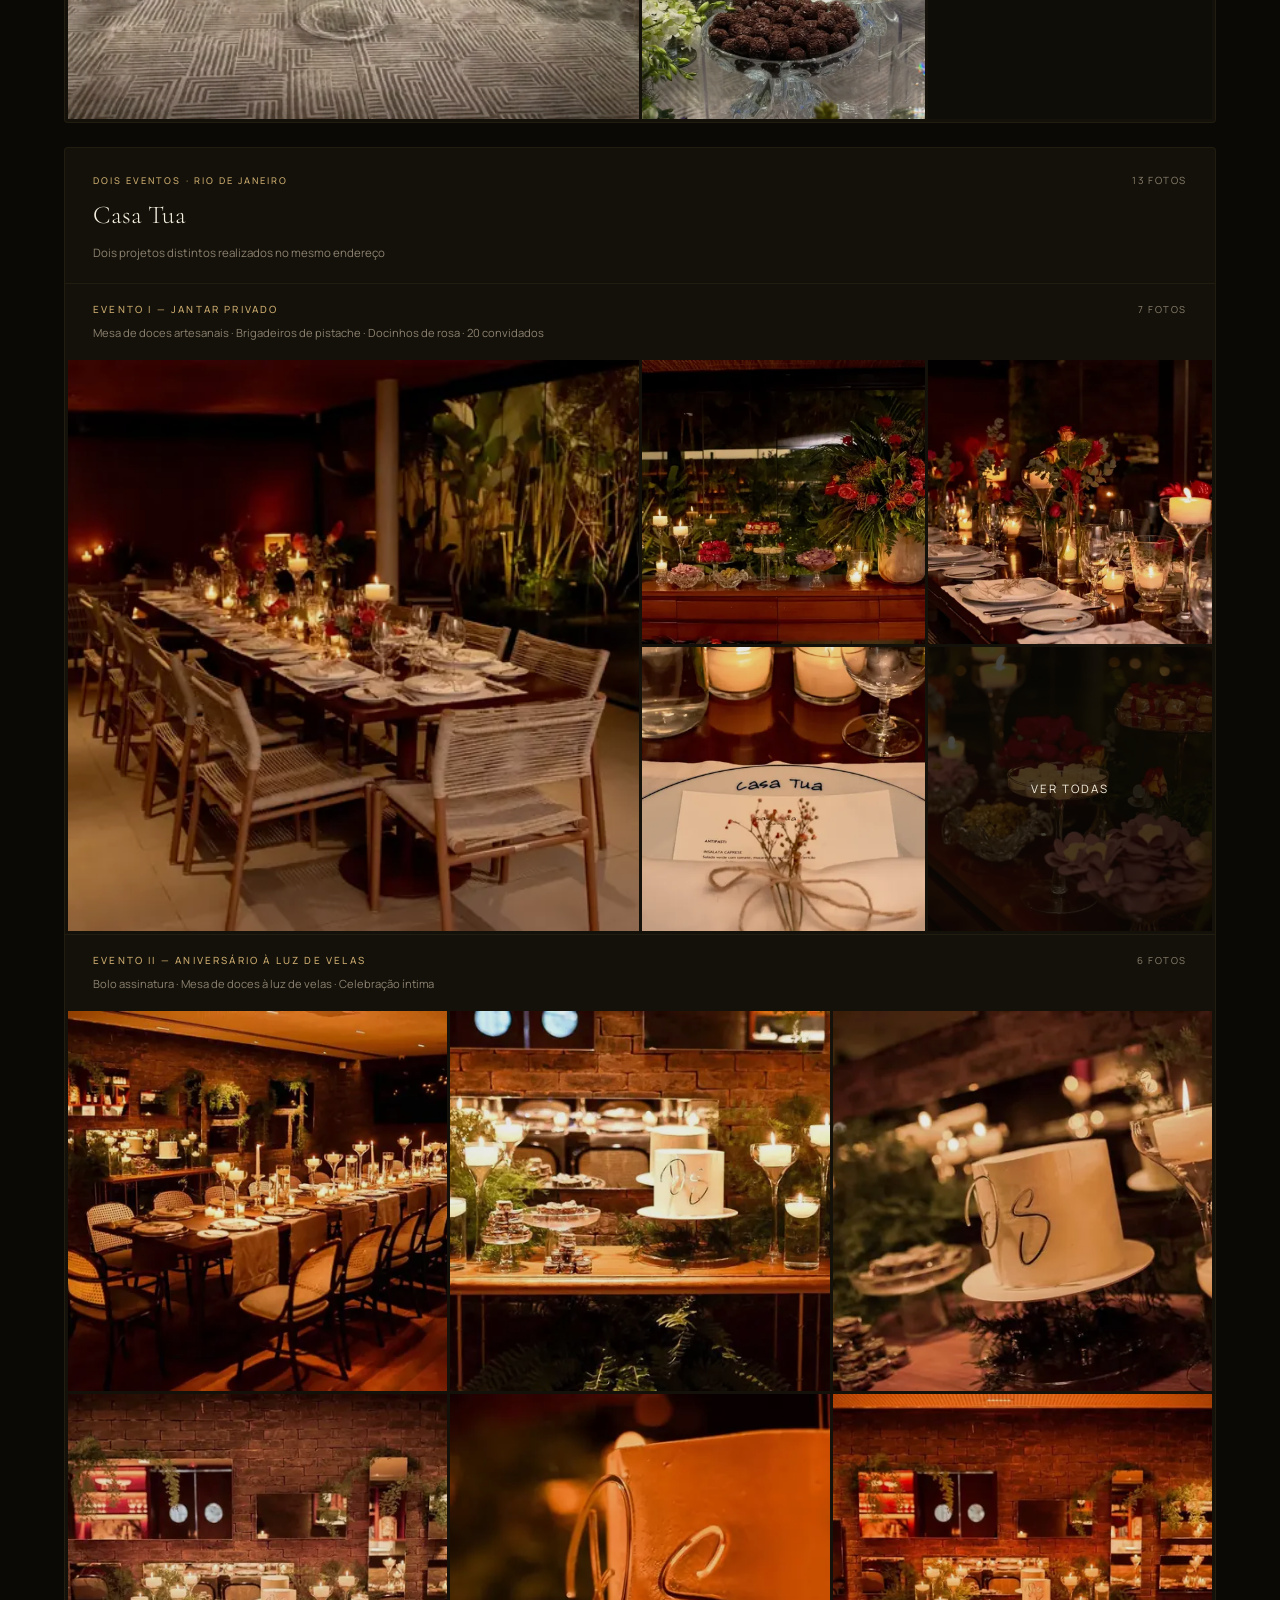
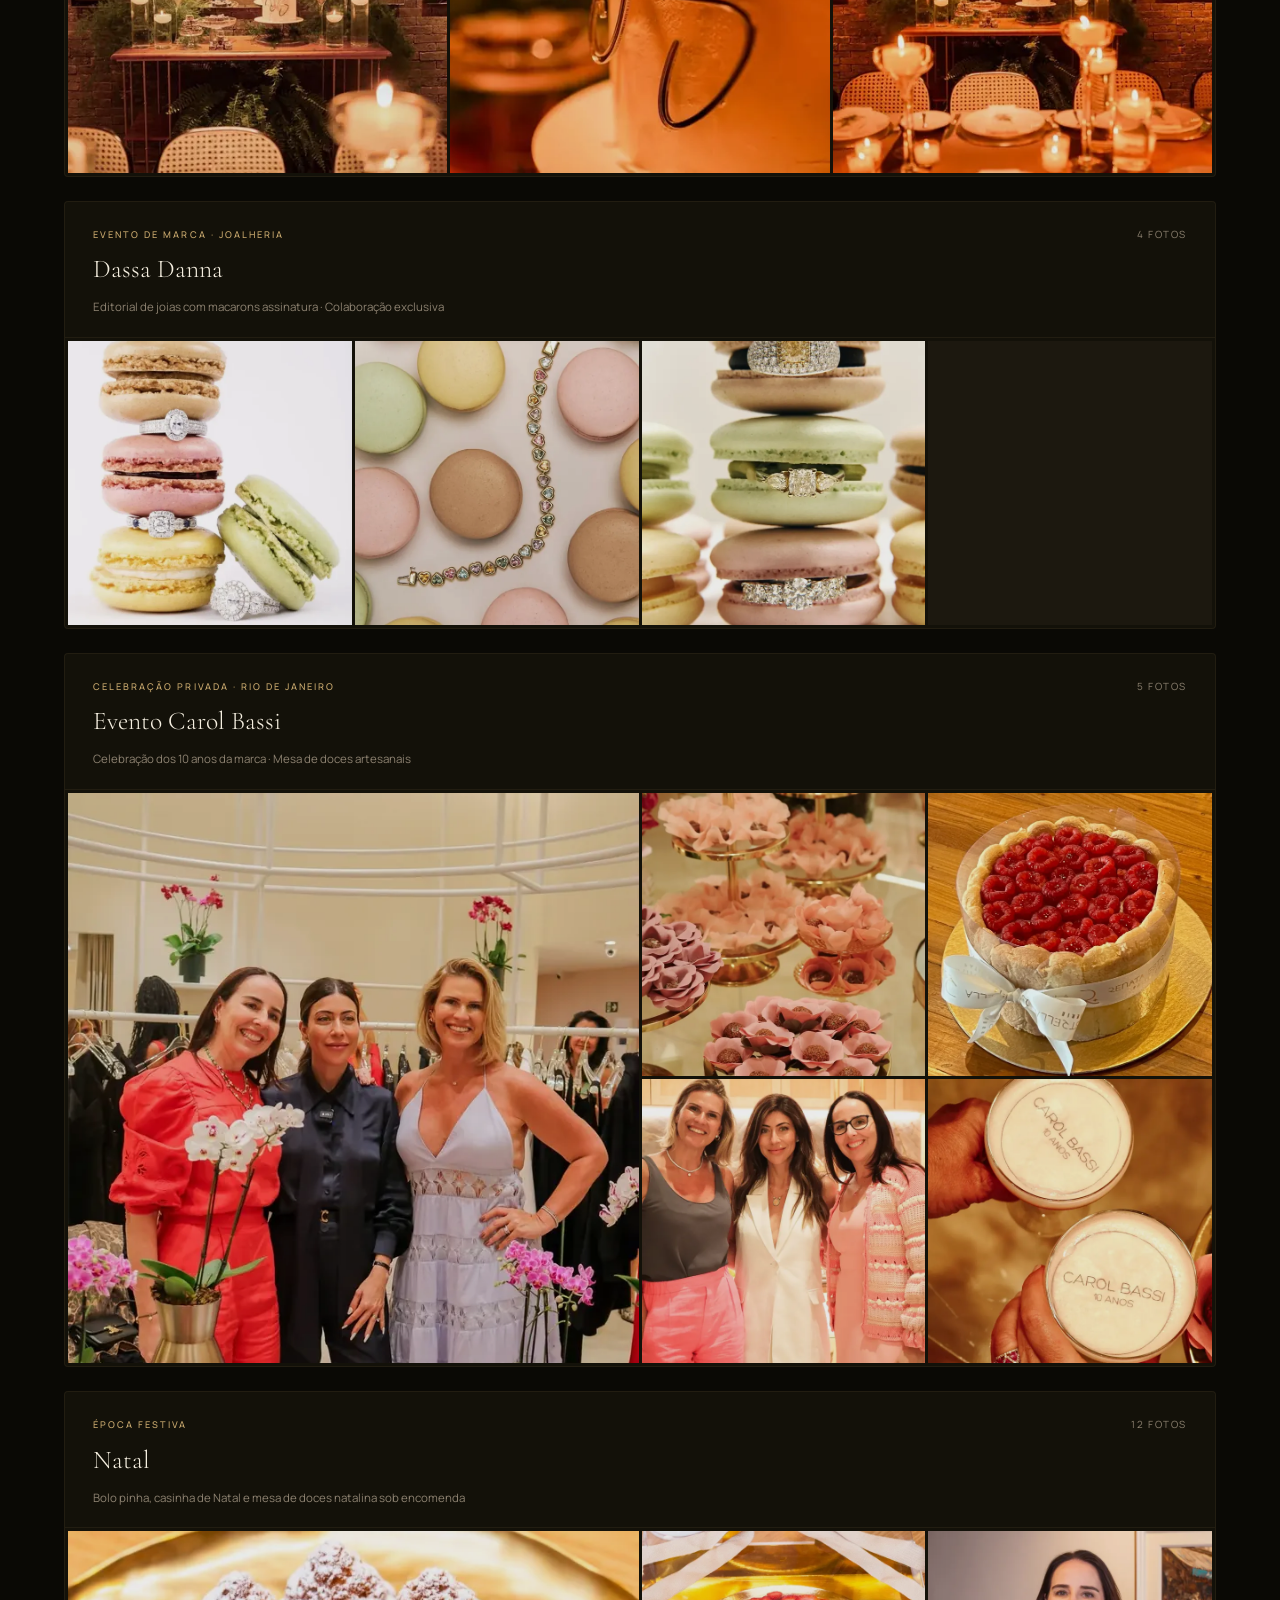
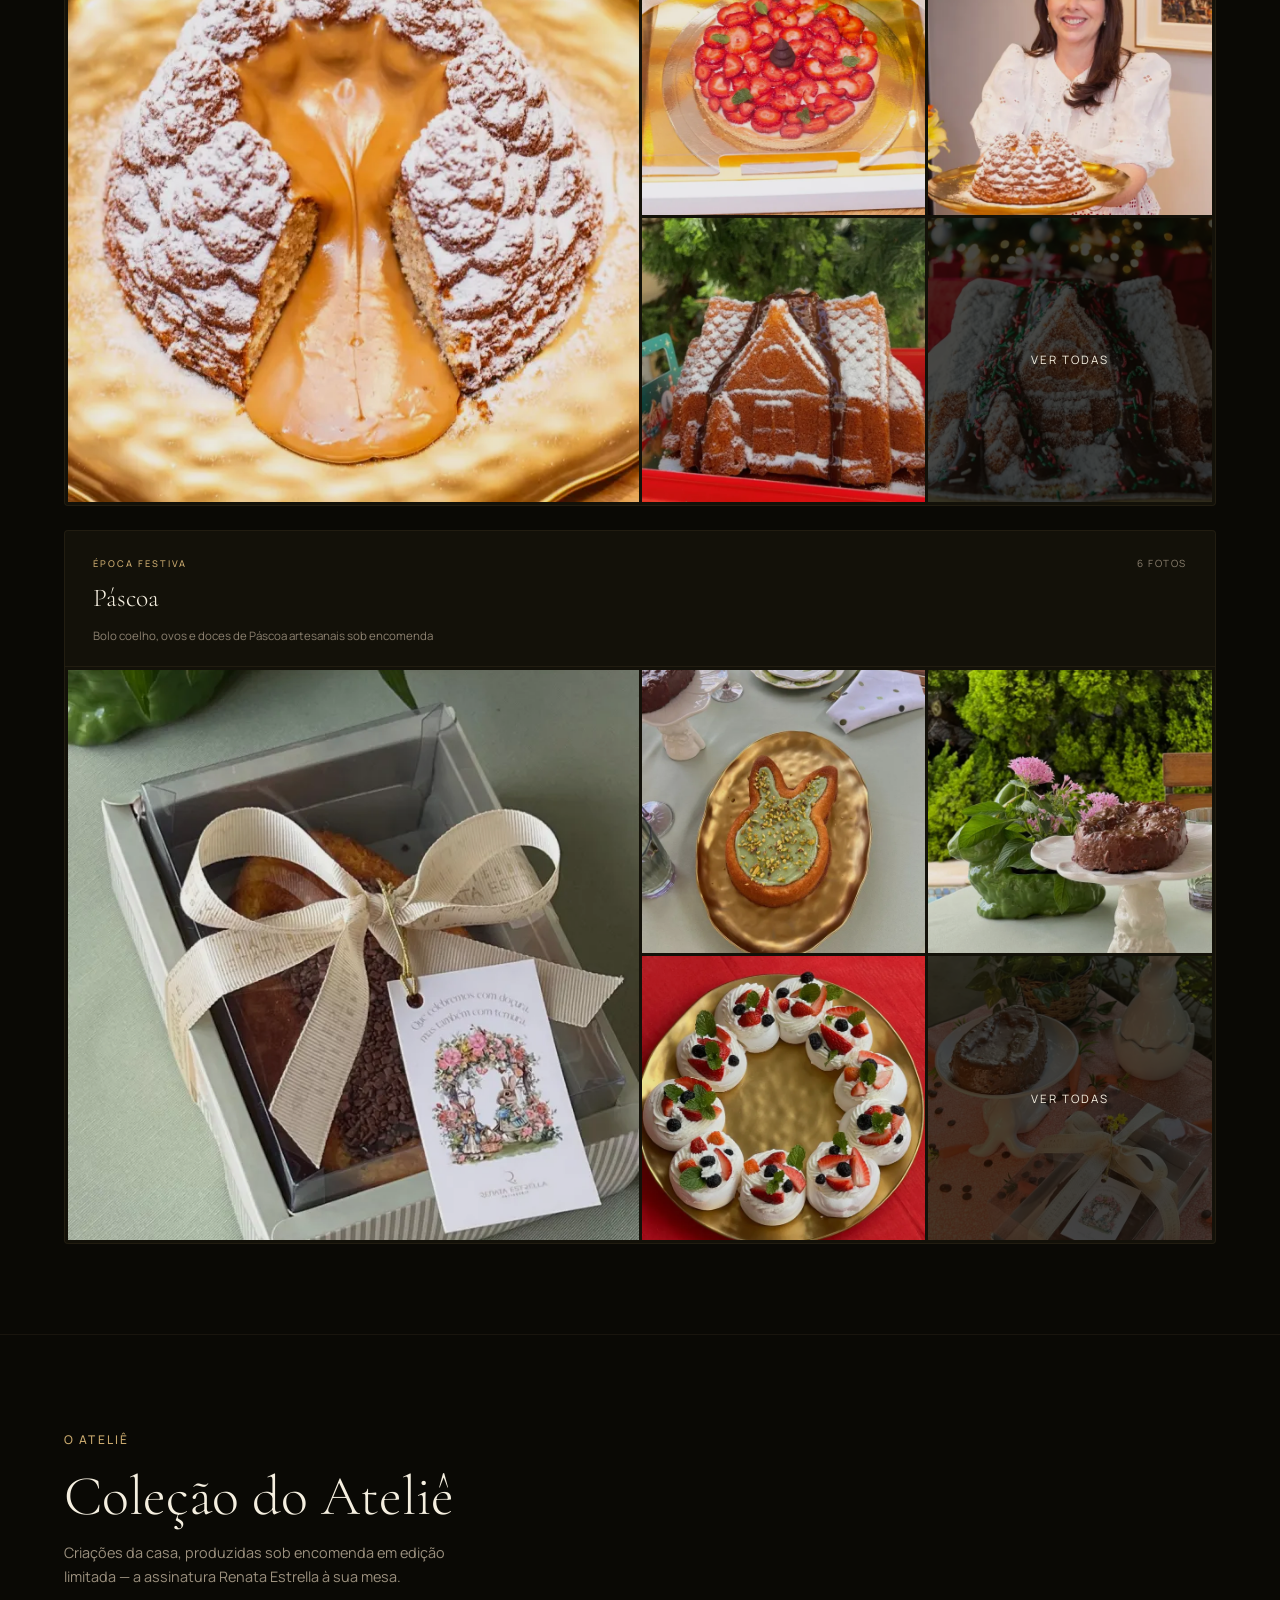
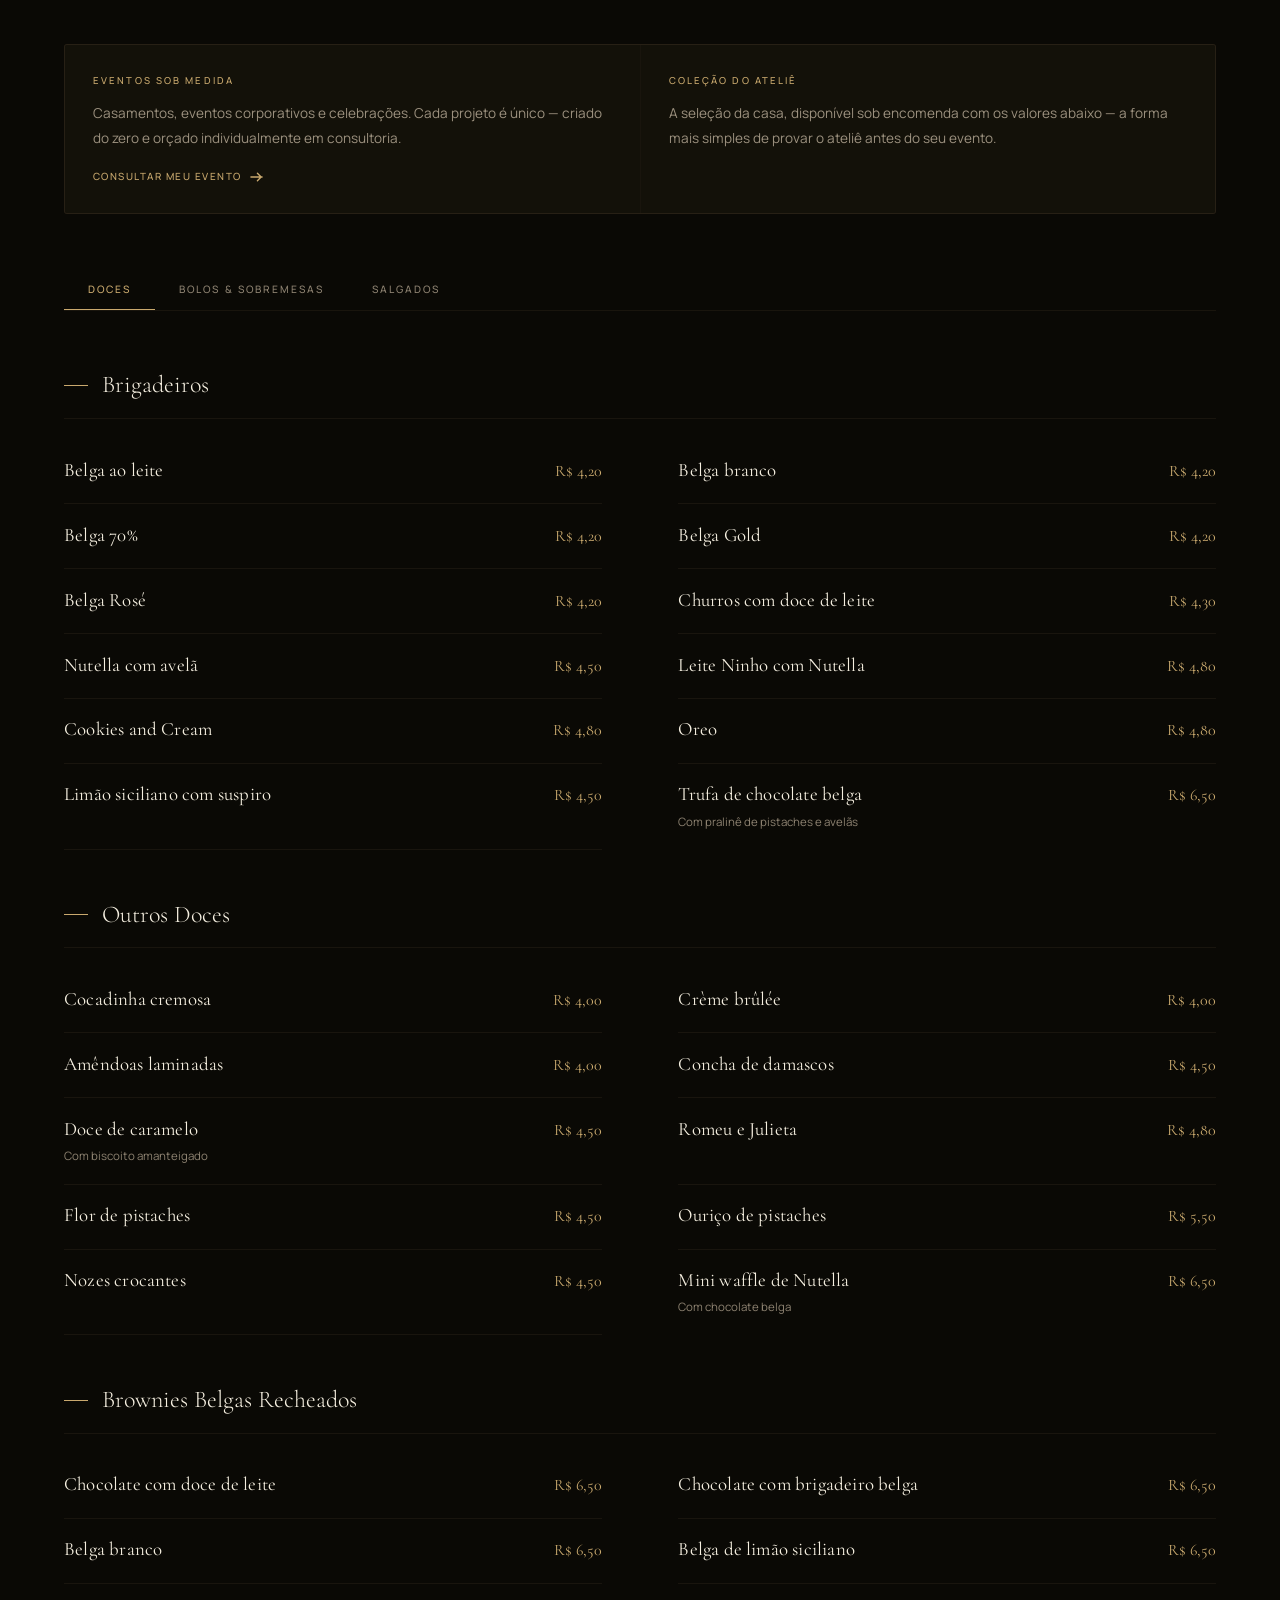
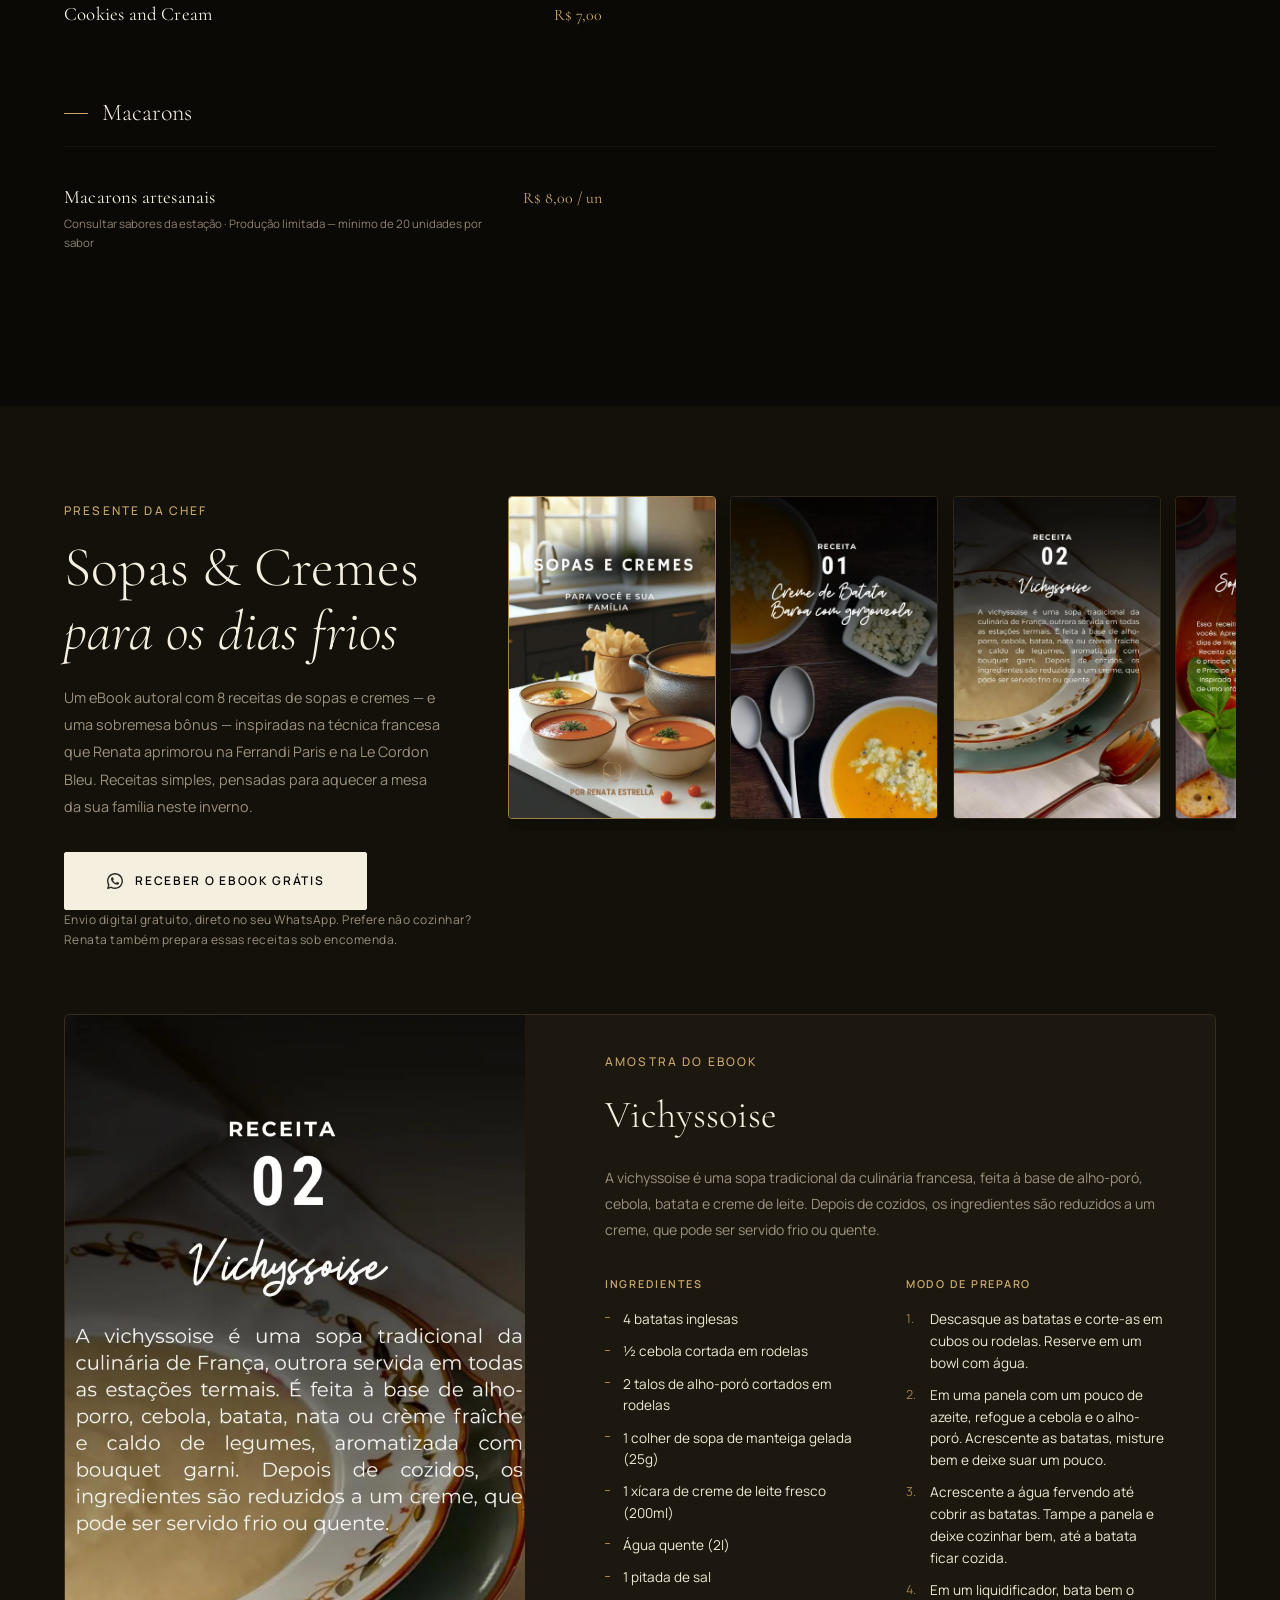
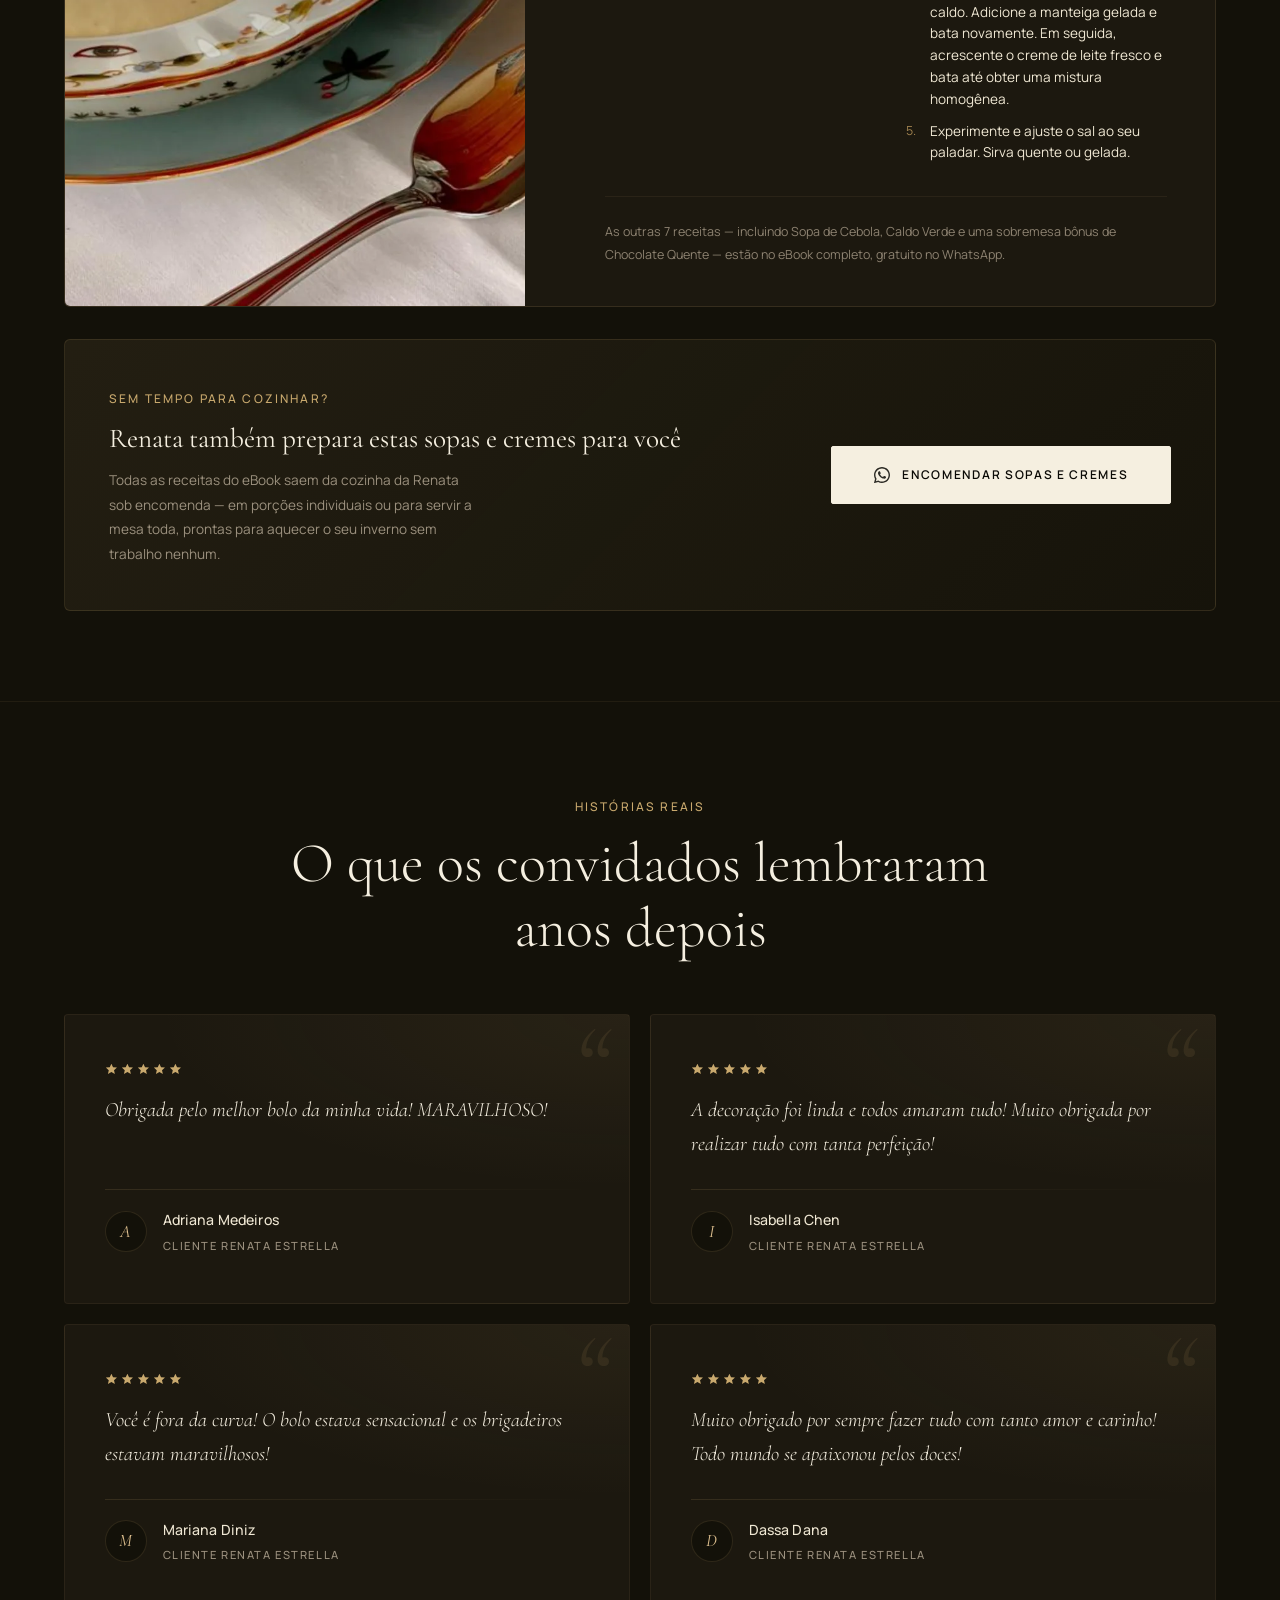
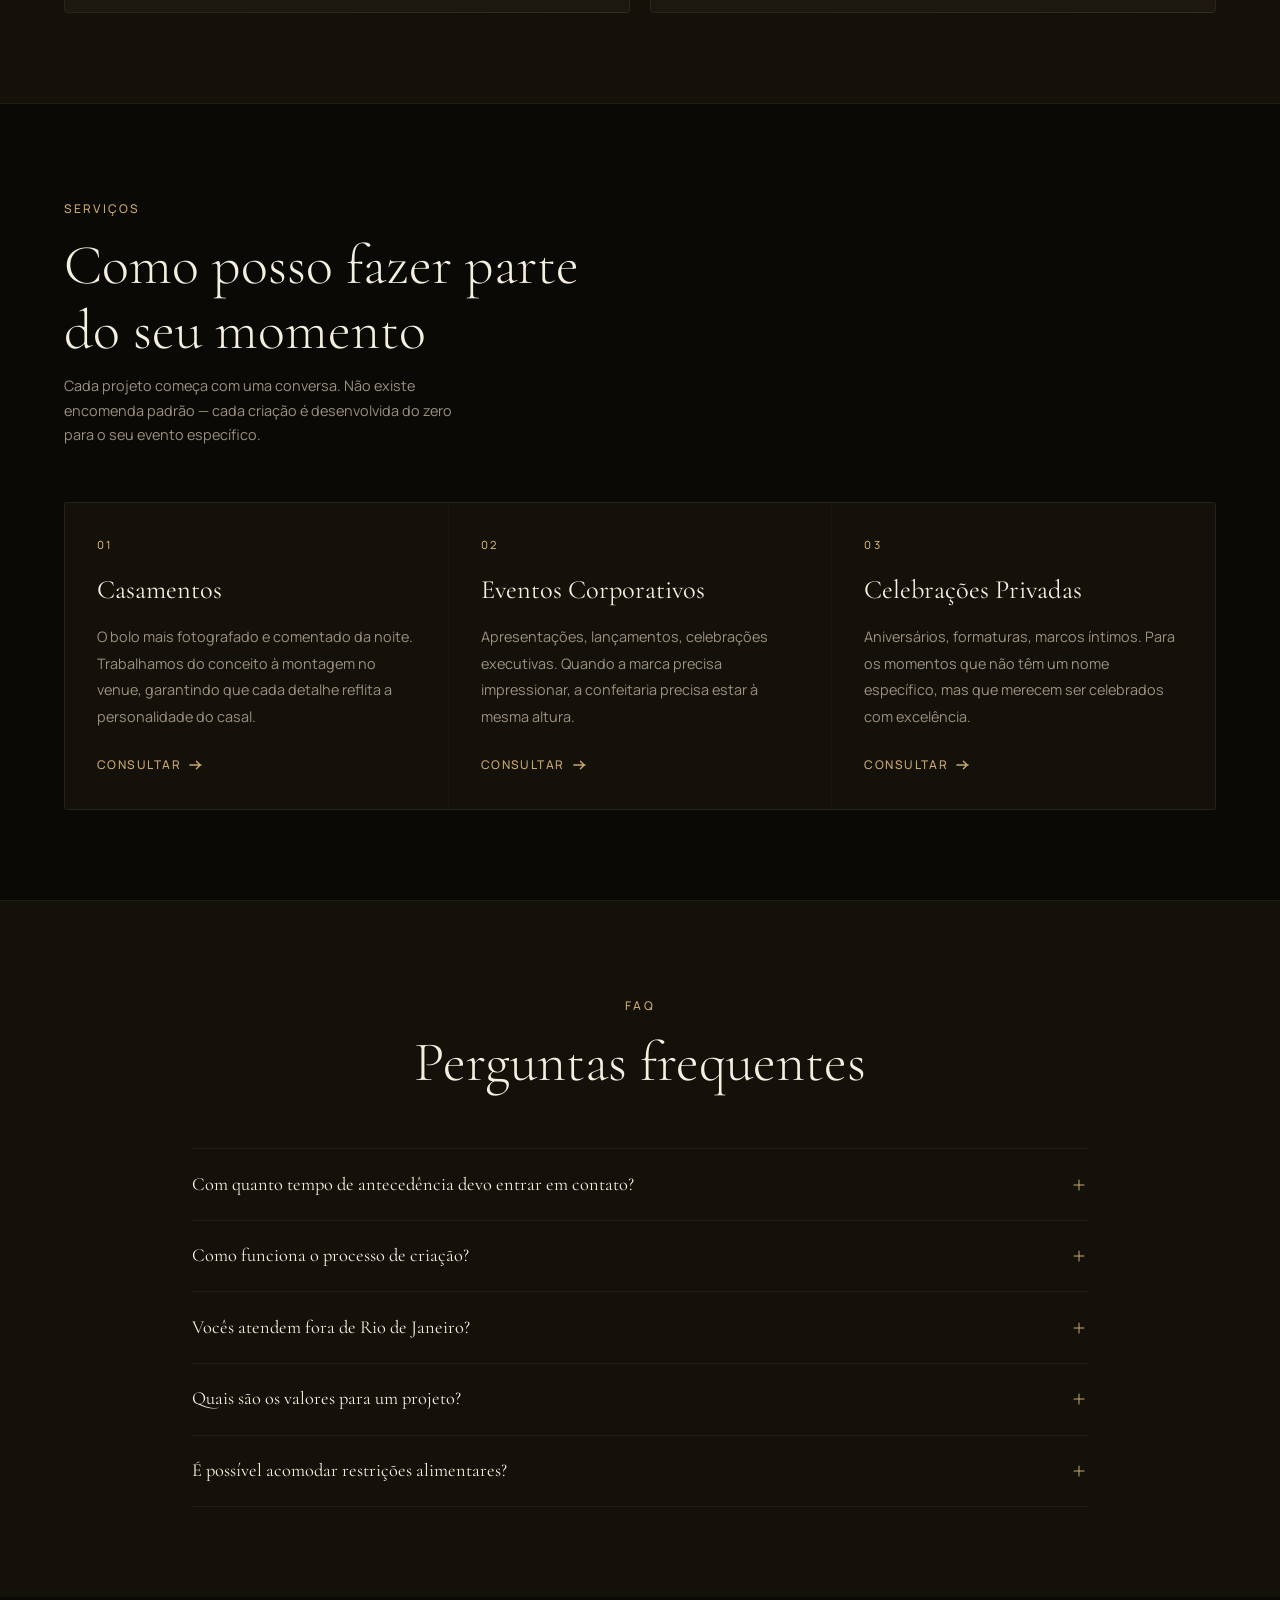
==== commit 4c35a7c5: "Redesign social share card with logo and brand palette Replace the cropped portrait og-image with a " ====
--- a/index.html
+++ b/index.html
@@ -18,9 +18,11 @@
   <meta property="og:description" content="Criações exclusivas para momentos que merecem ser eternizados. Formação: Ferrandi Paris · Ritz Escoffier · Le Cordon Bleu">
   <meta property="og:type" content="website">
   <meta property="og:url" content="https://renataestrellapatisserie.com/">
-  <meta property="og:image" content="https://renataestrellapatisserie.com/og-image.jpg">
+  <meta property="og:image" content="https://renataestrellapatisserie.com/og-image.jpg?v=2">
   <meta property="og:image:width" content="1200">
   <meta property="og:image:height" content="630">
+  <meta property="og:image:alt" content="Renata Estrella Pâtisserie — mesa de doces à luz de velas com cristais e rosas">
+  <meta property="og:image:type" content="image/jpeg">
   <meta property="og:locale" content="pt_BR">
   <meta property="og:site_name" content="Renata Pâtisserie">
 
@@ -28,7 +30,7 @@
   <meta name="twitter:card" content="summary_large_image">
   <meta name="twitter:title" content="Renata — Pâtisserie de Luxo">
   <meta name="twitter:description" content="Criações exclusivas para momentos que merecem ser eternizados.">
-  <meta name="twitter:image" content="https://renataestrellapatisserie.com/og-image.jpg">
+  <meta name="twitter:image" content="https://renataestrellapatisserie.com/og-image.jpg?v=2">
 
   <!-- Fonts -->
   <link rel="preconnect" href="https://fonts.googleapis.com">
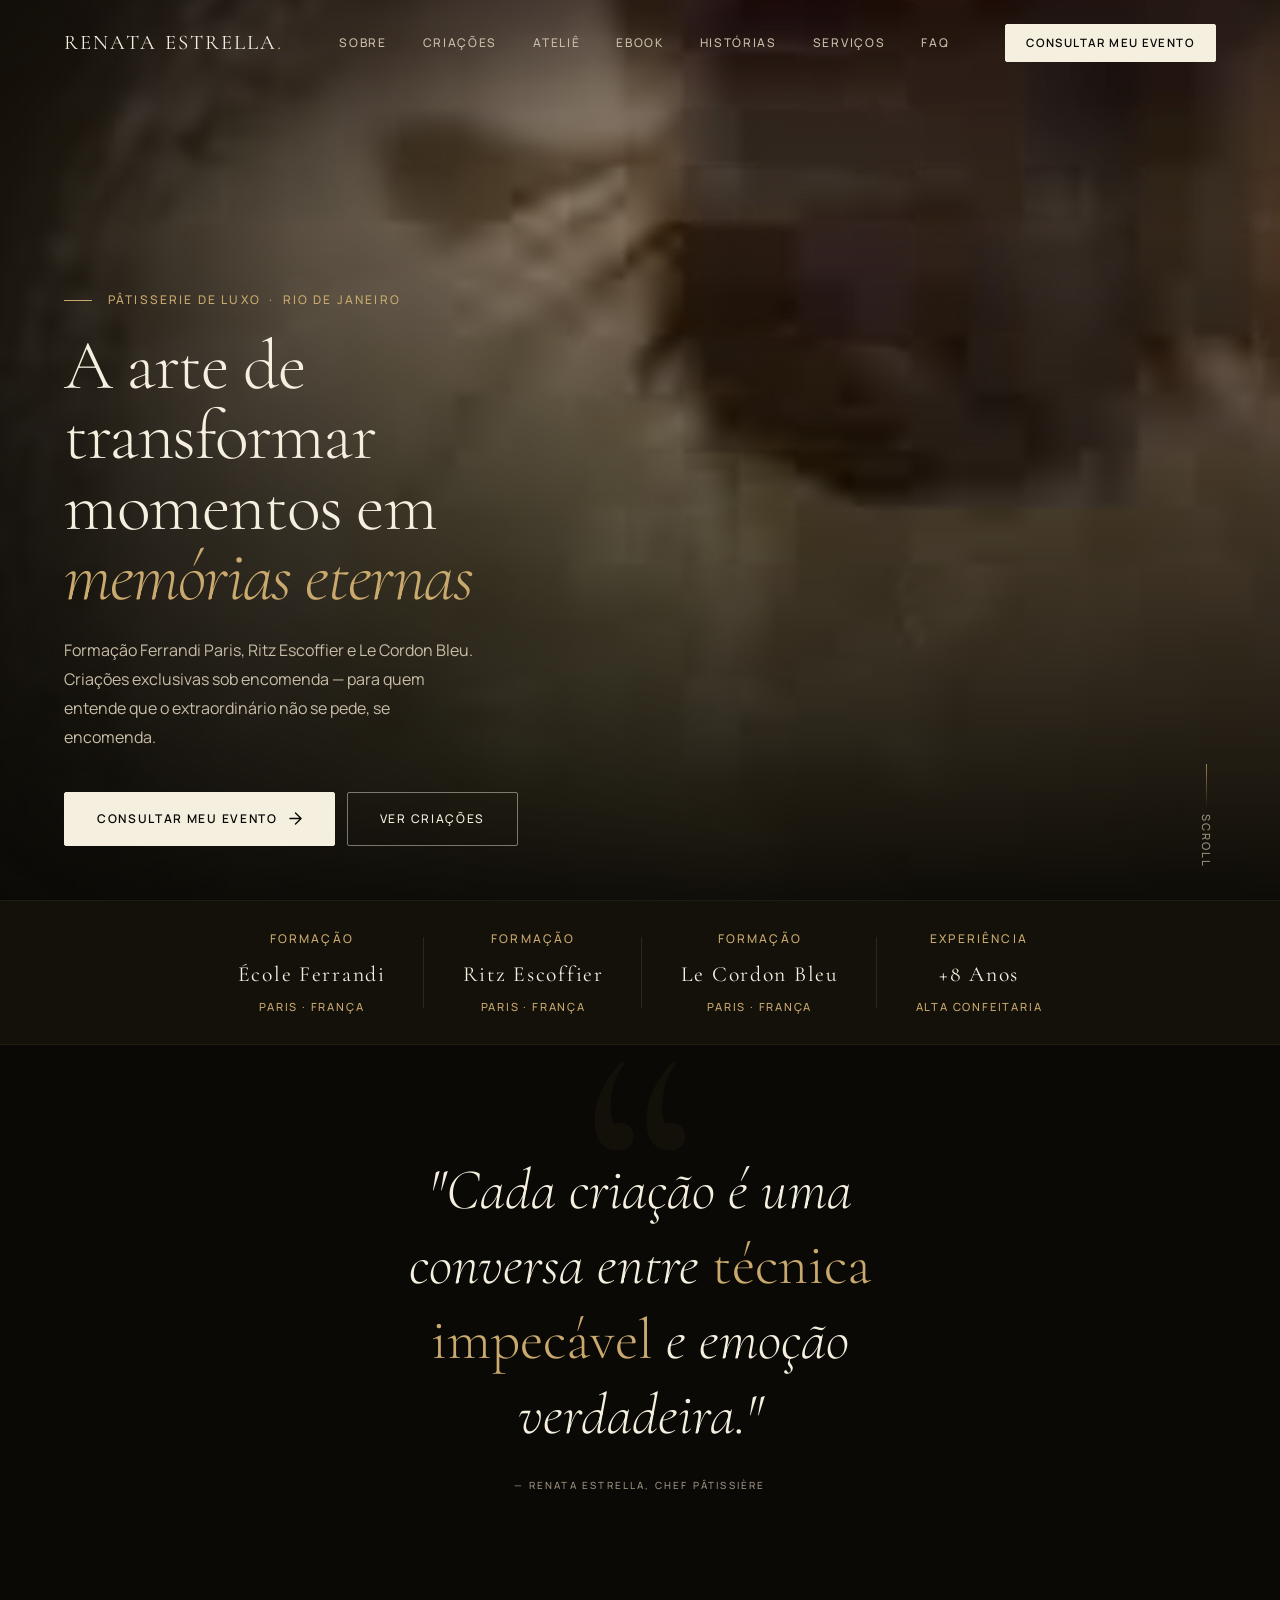
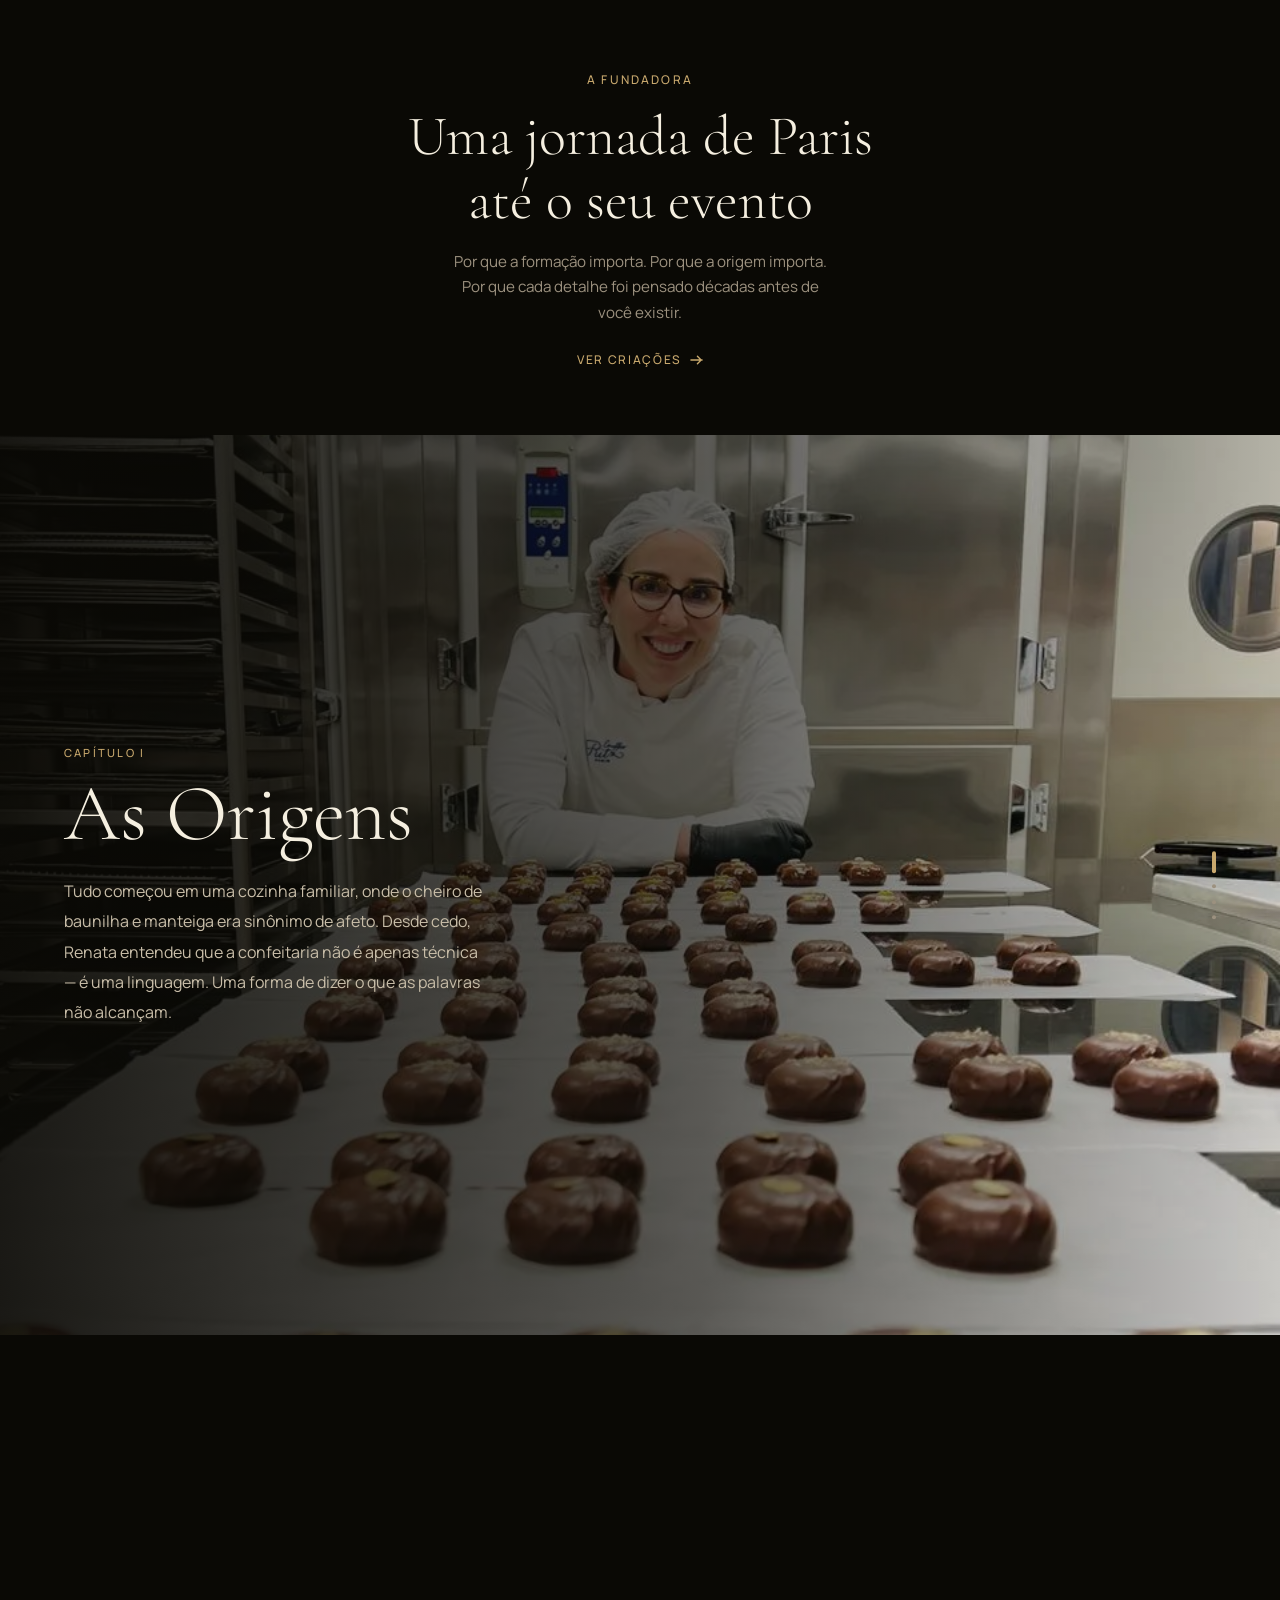
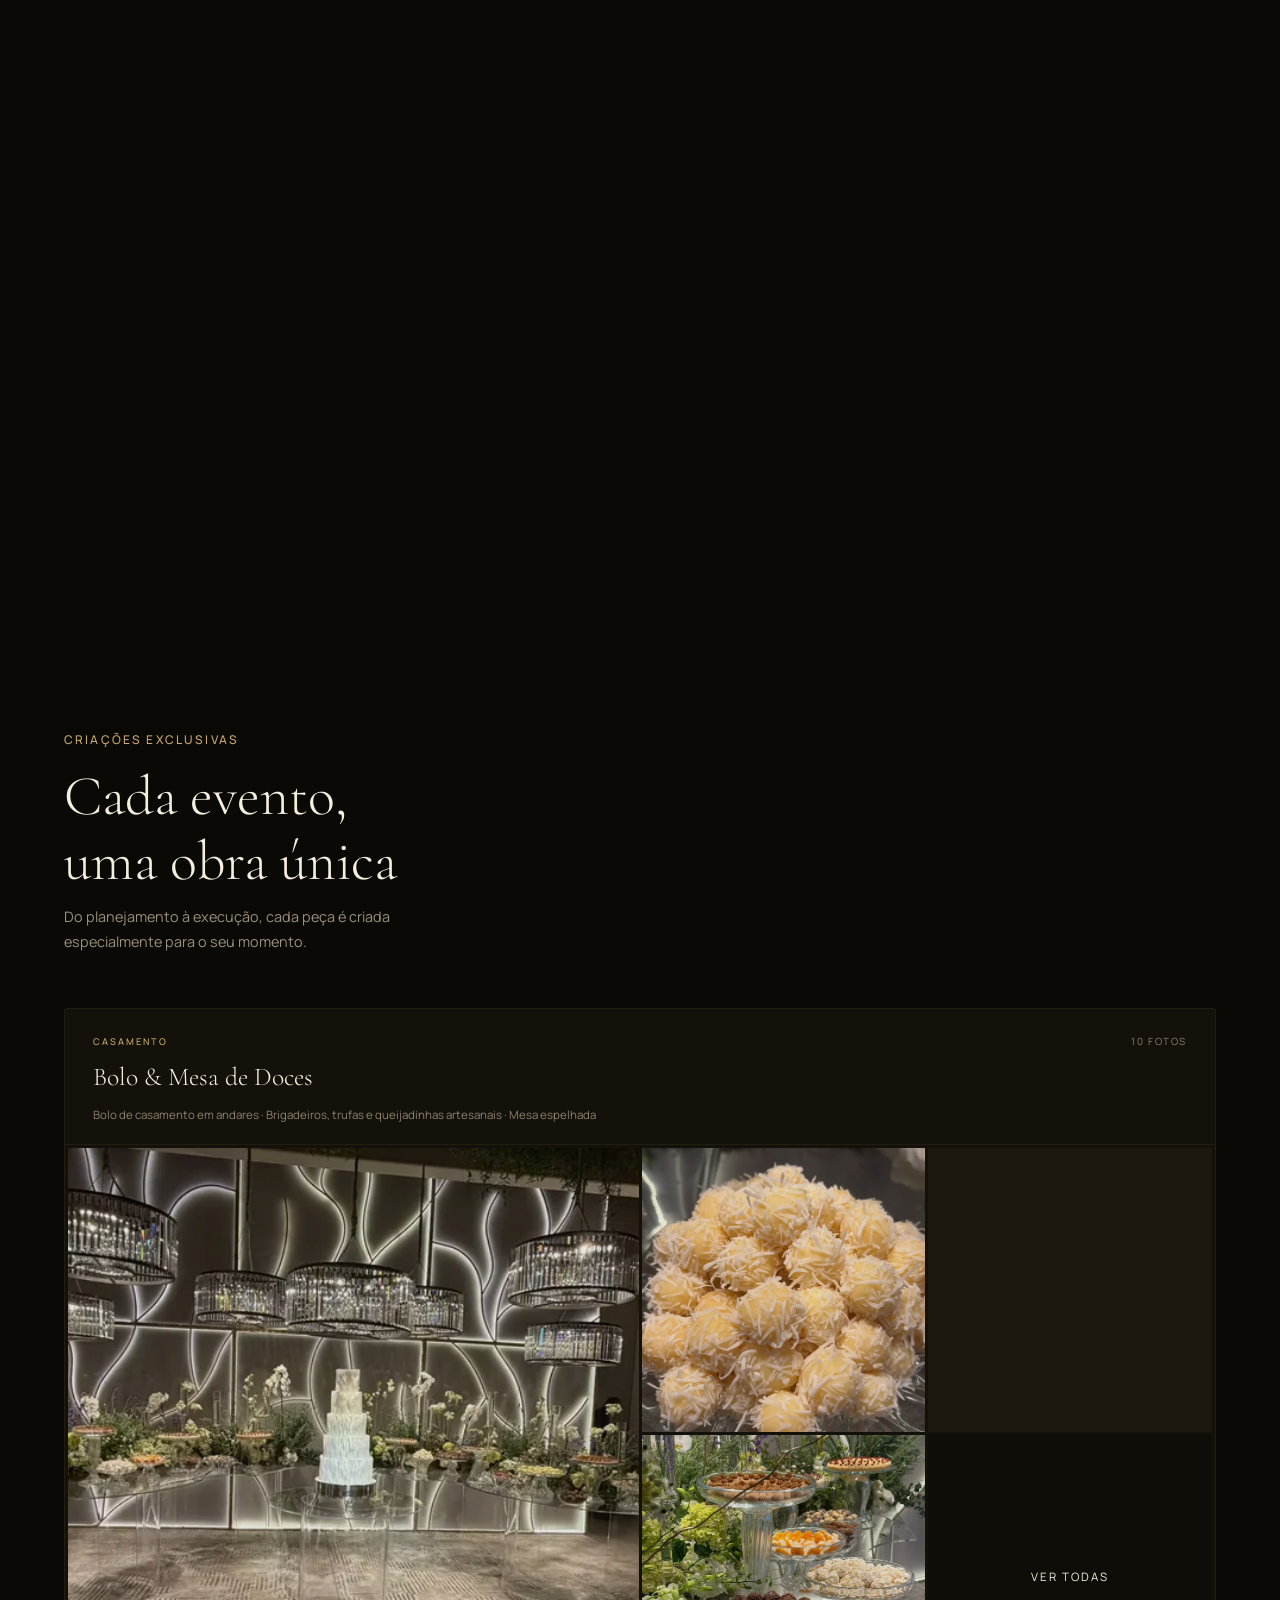
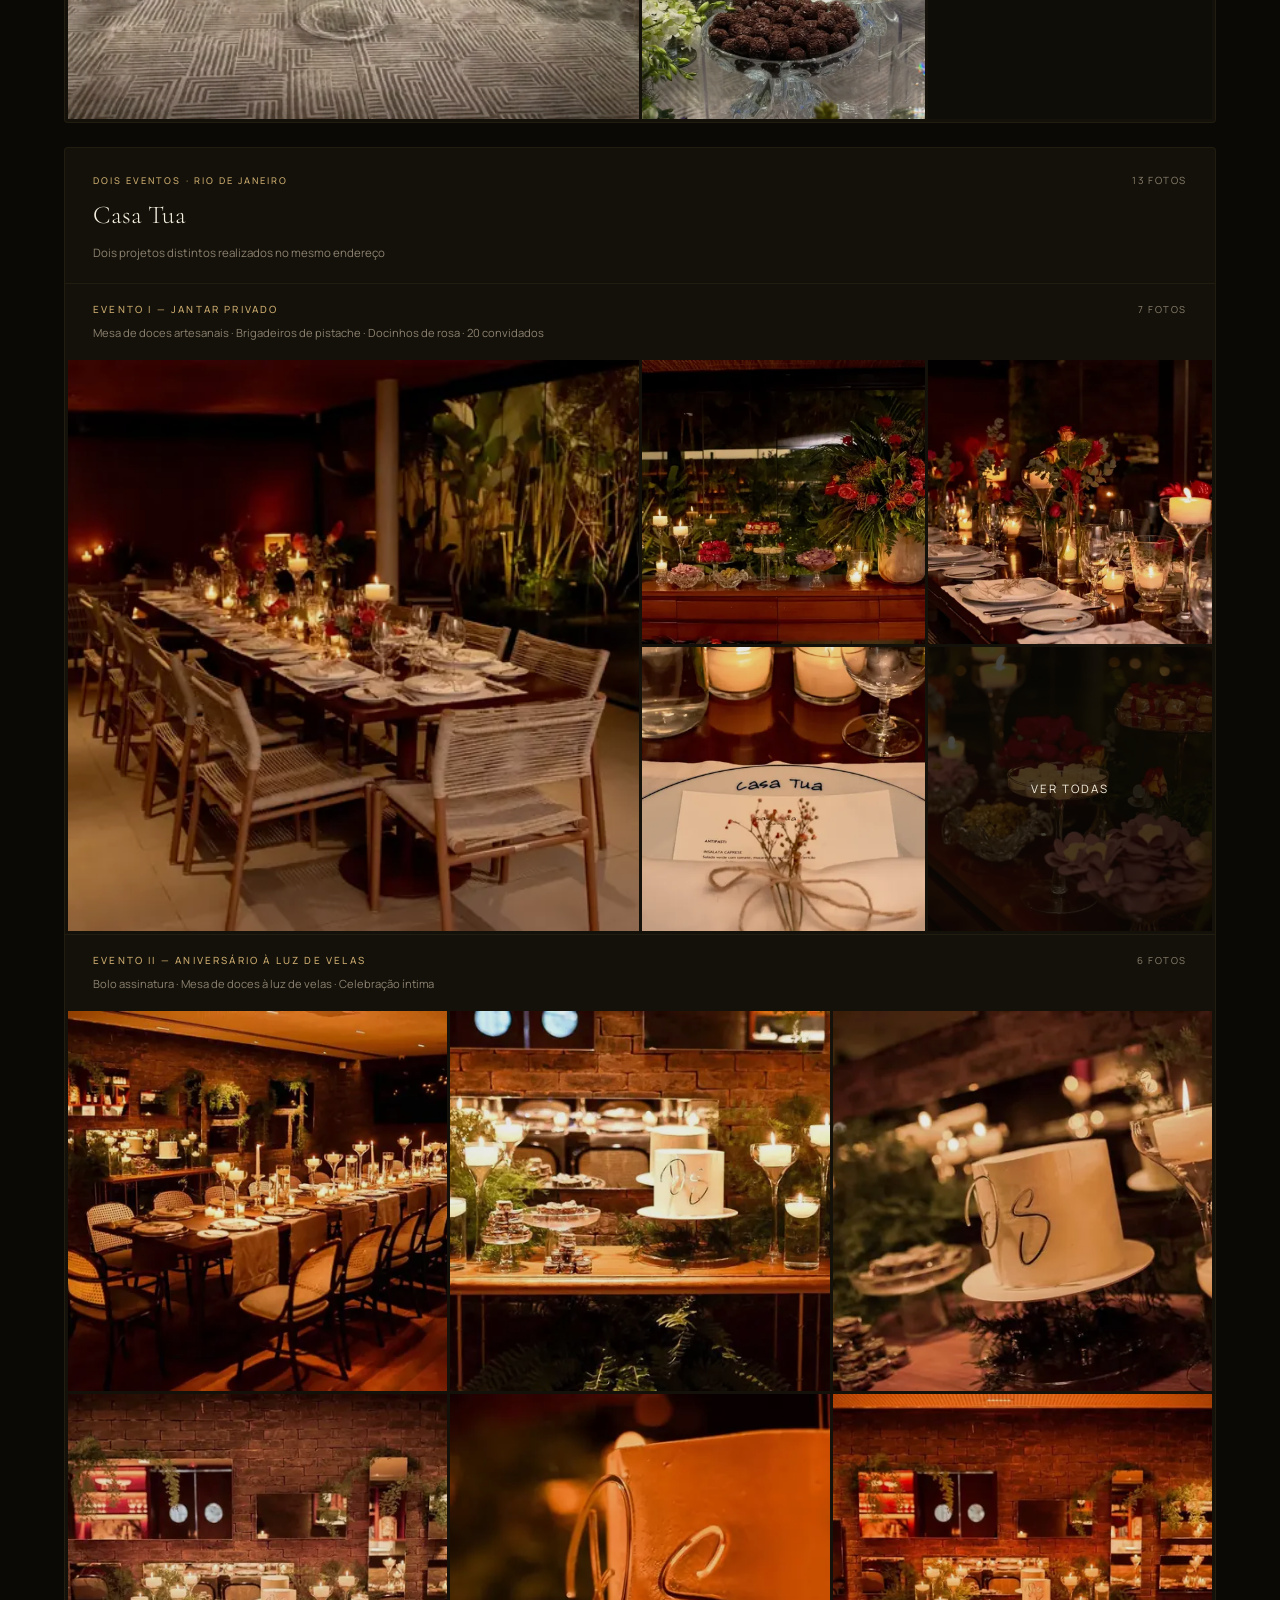
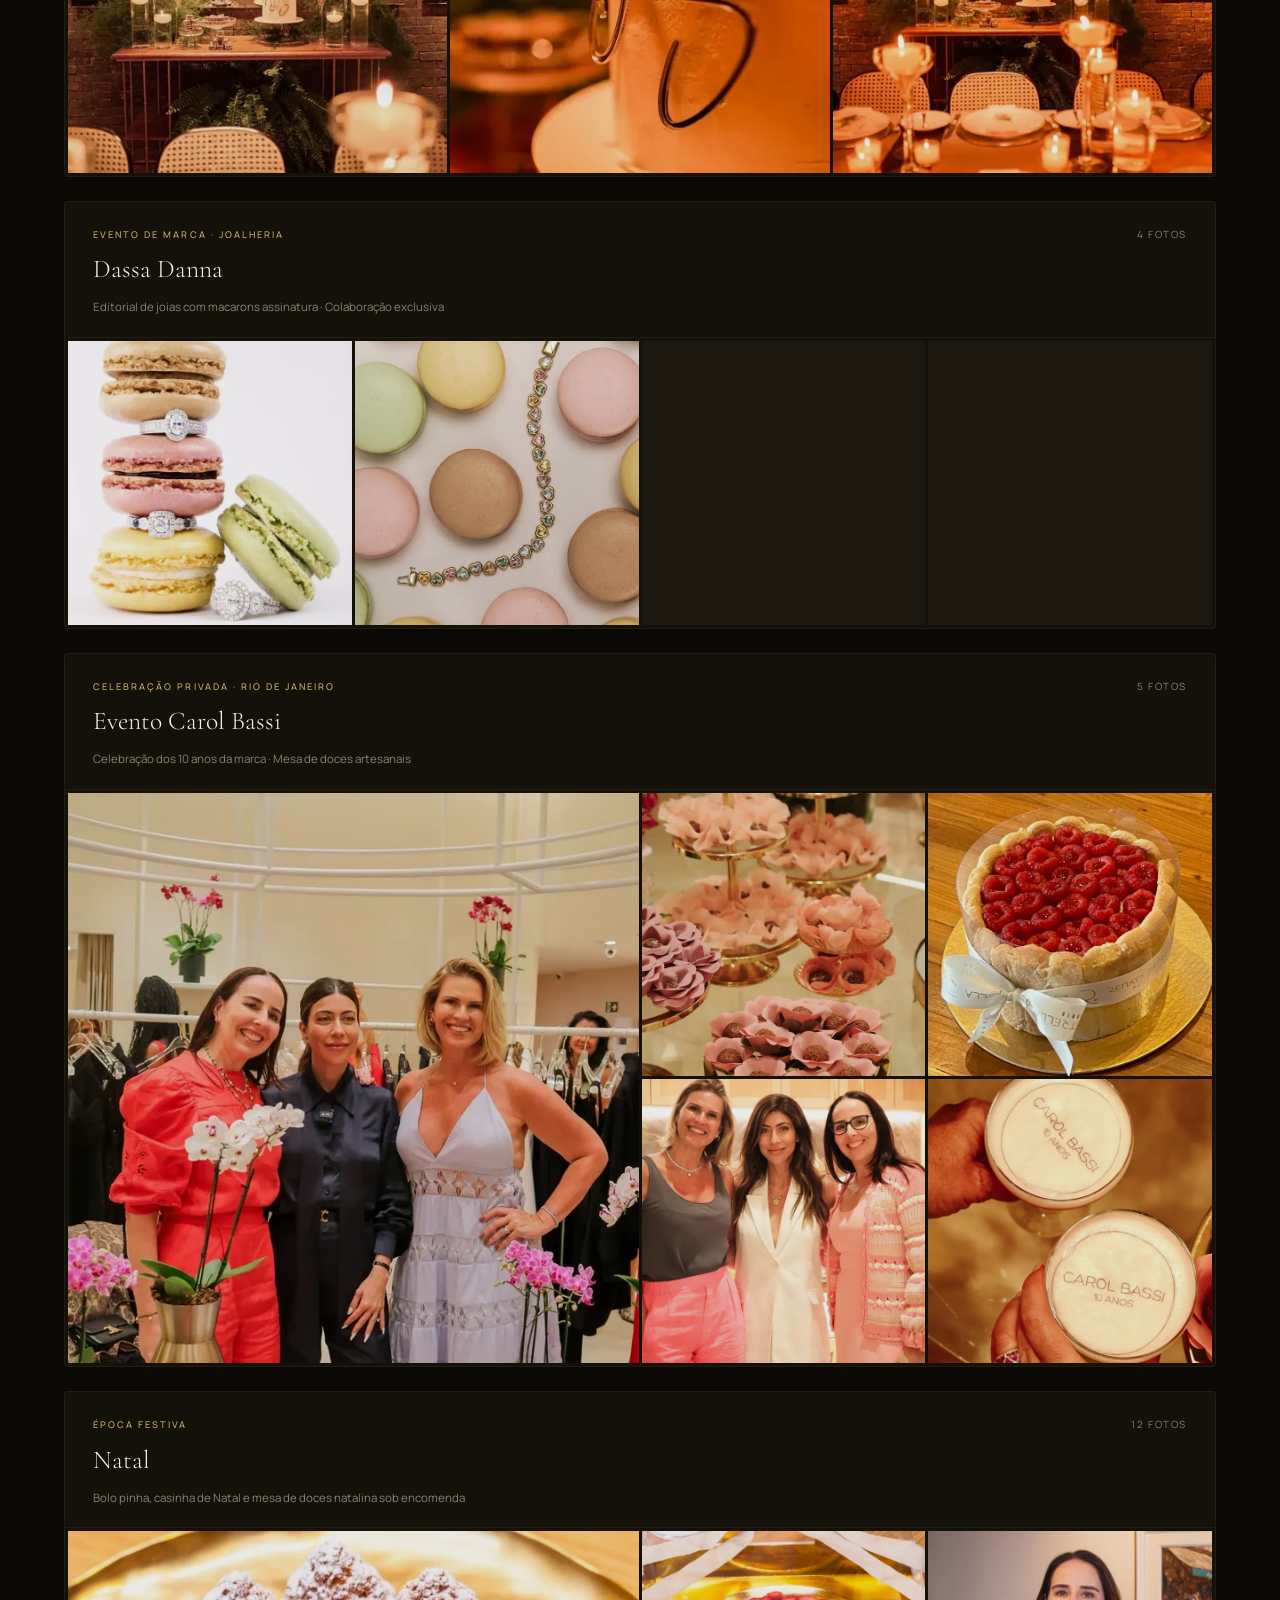
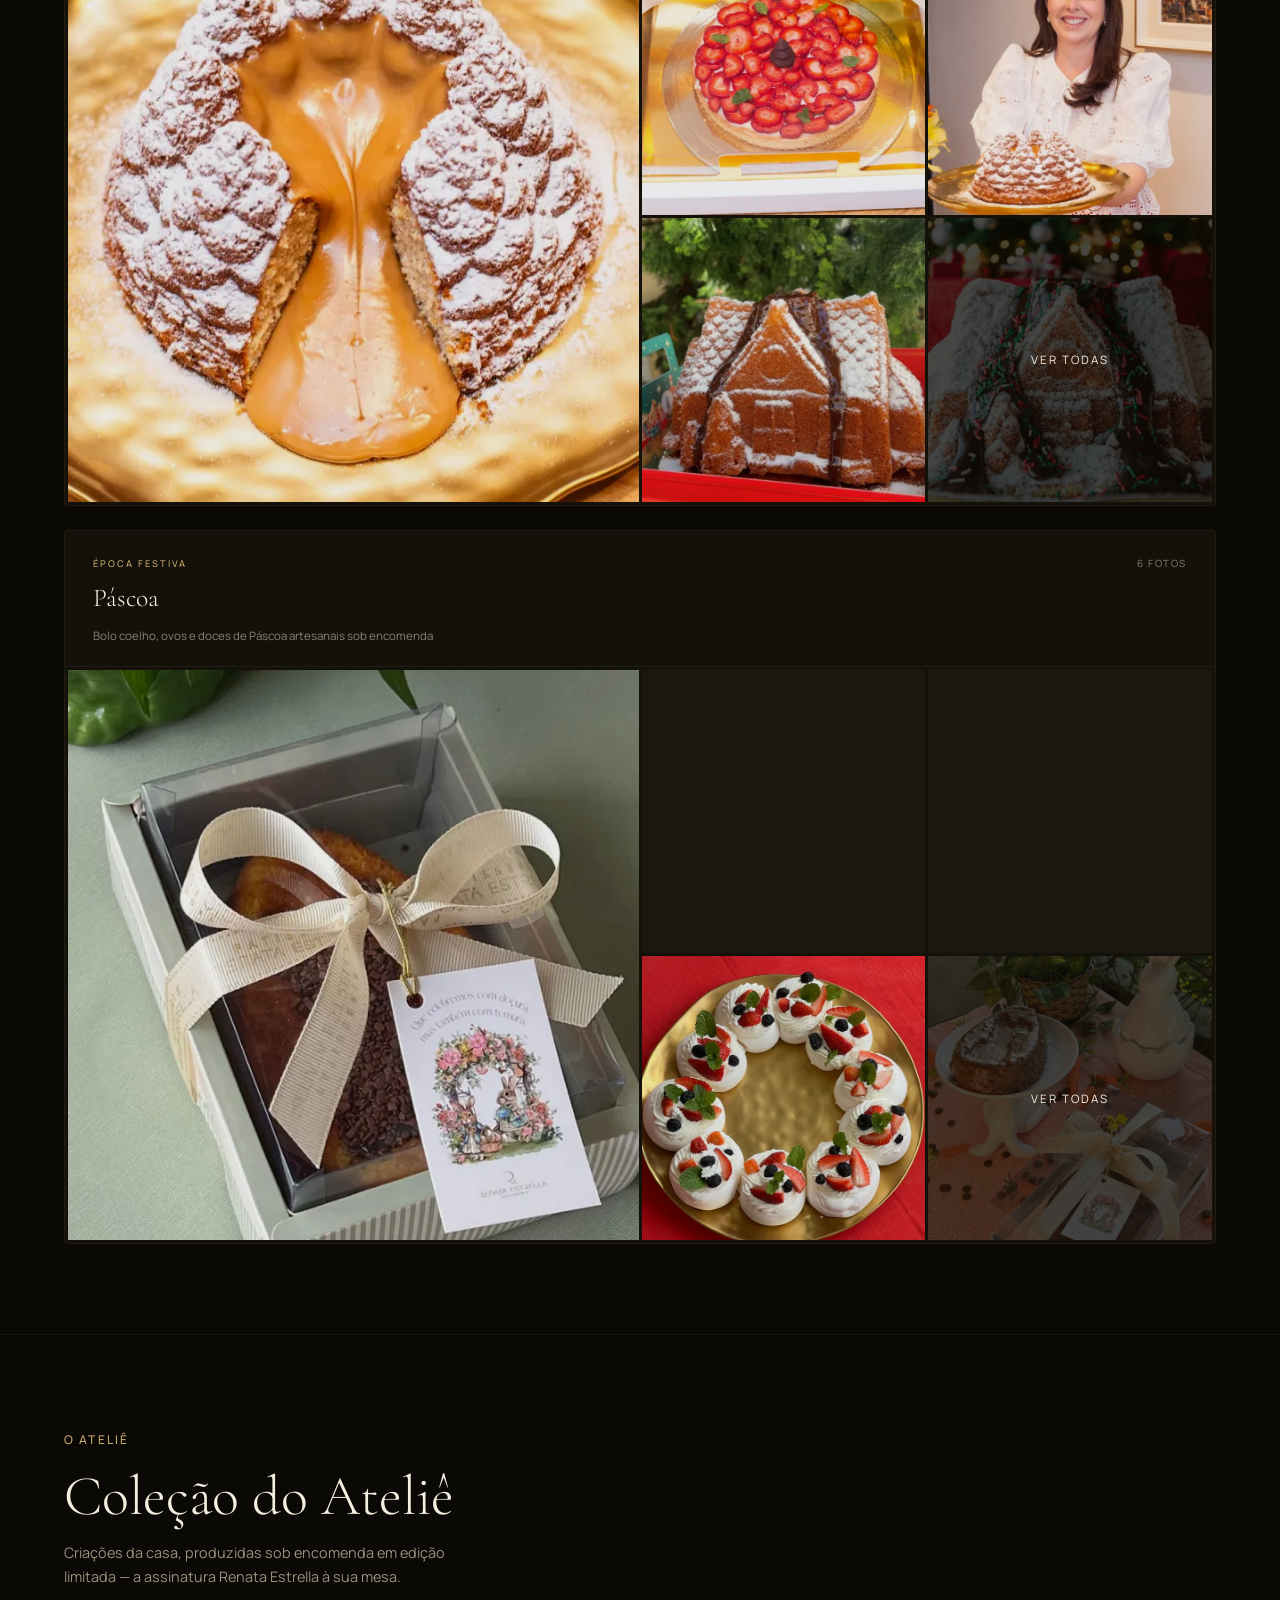
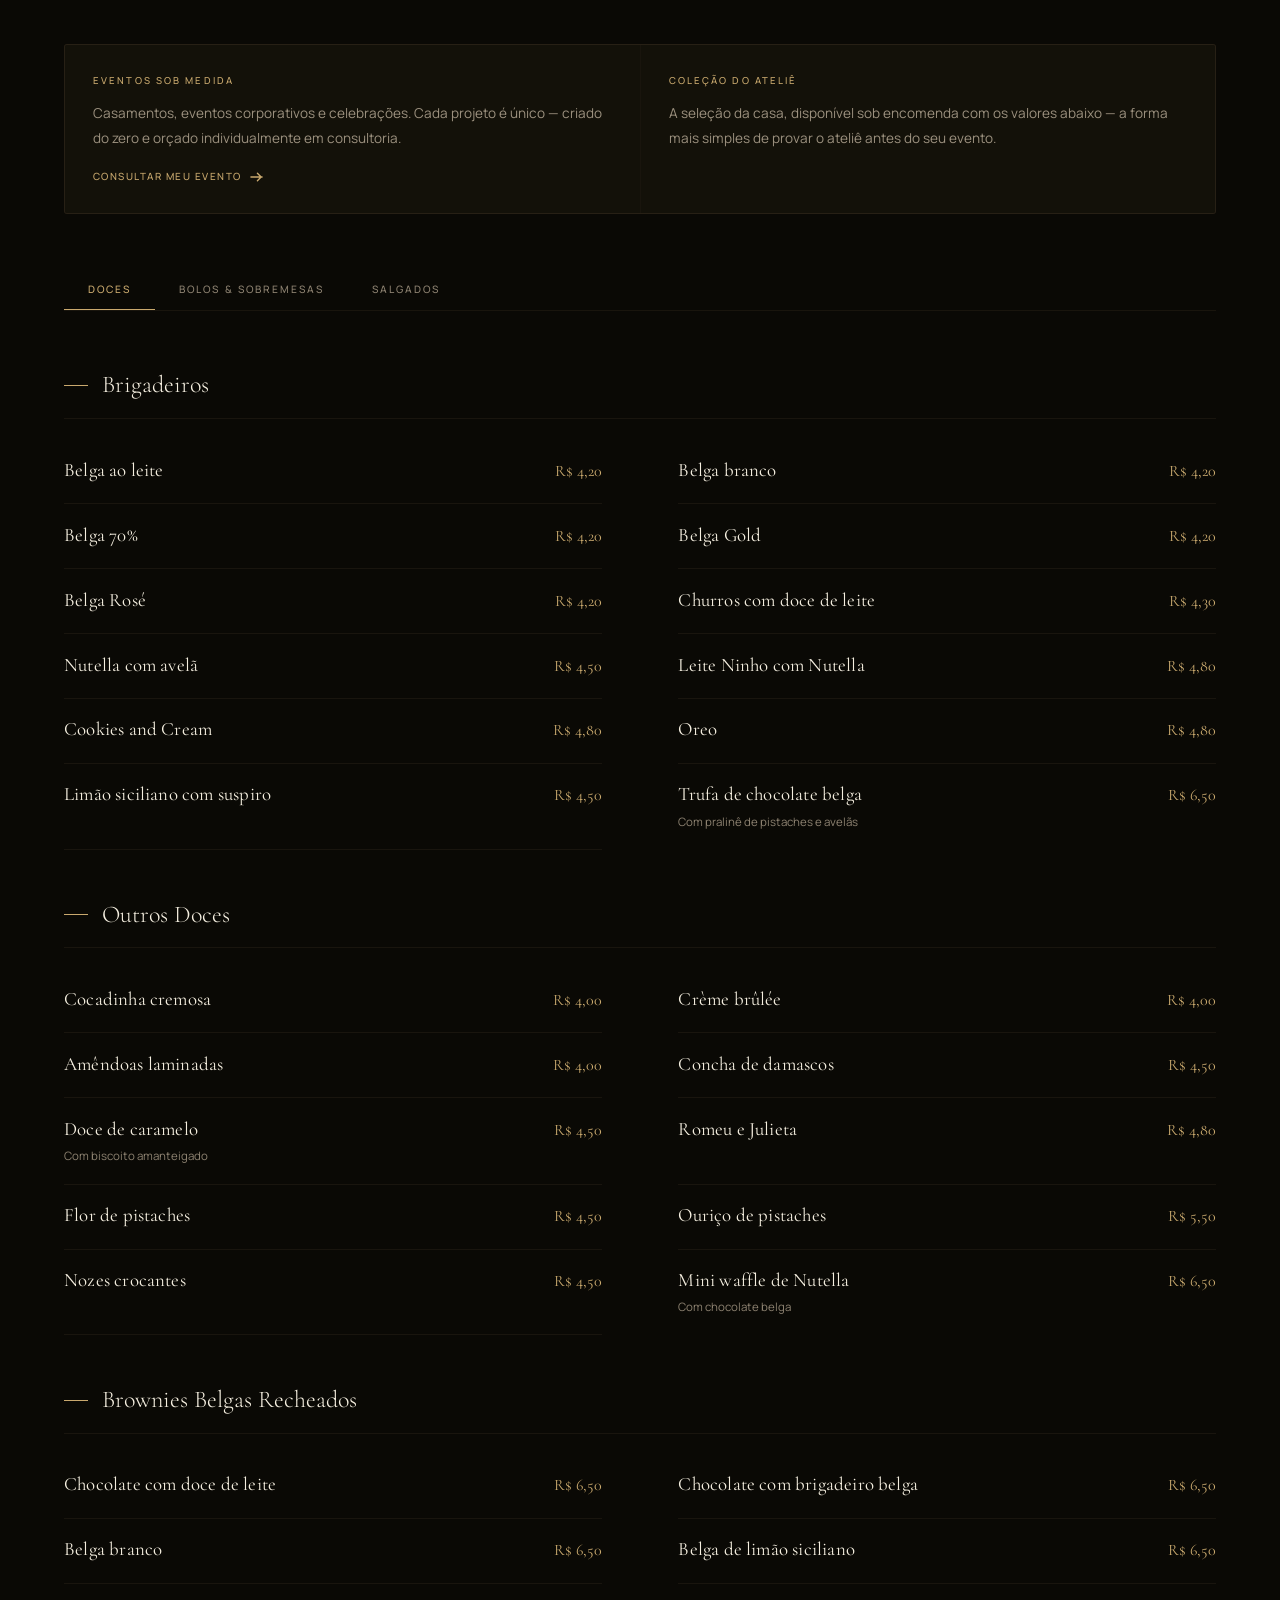
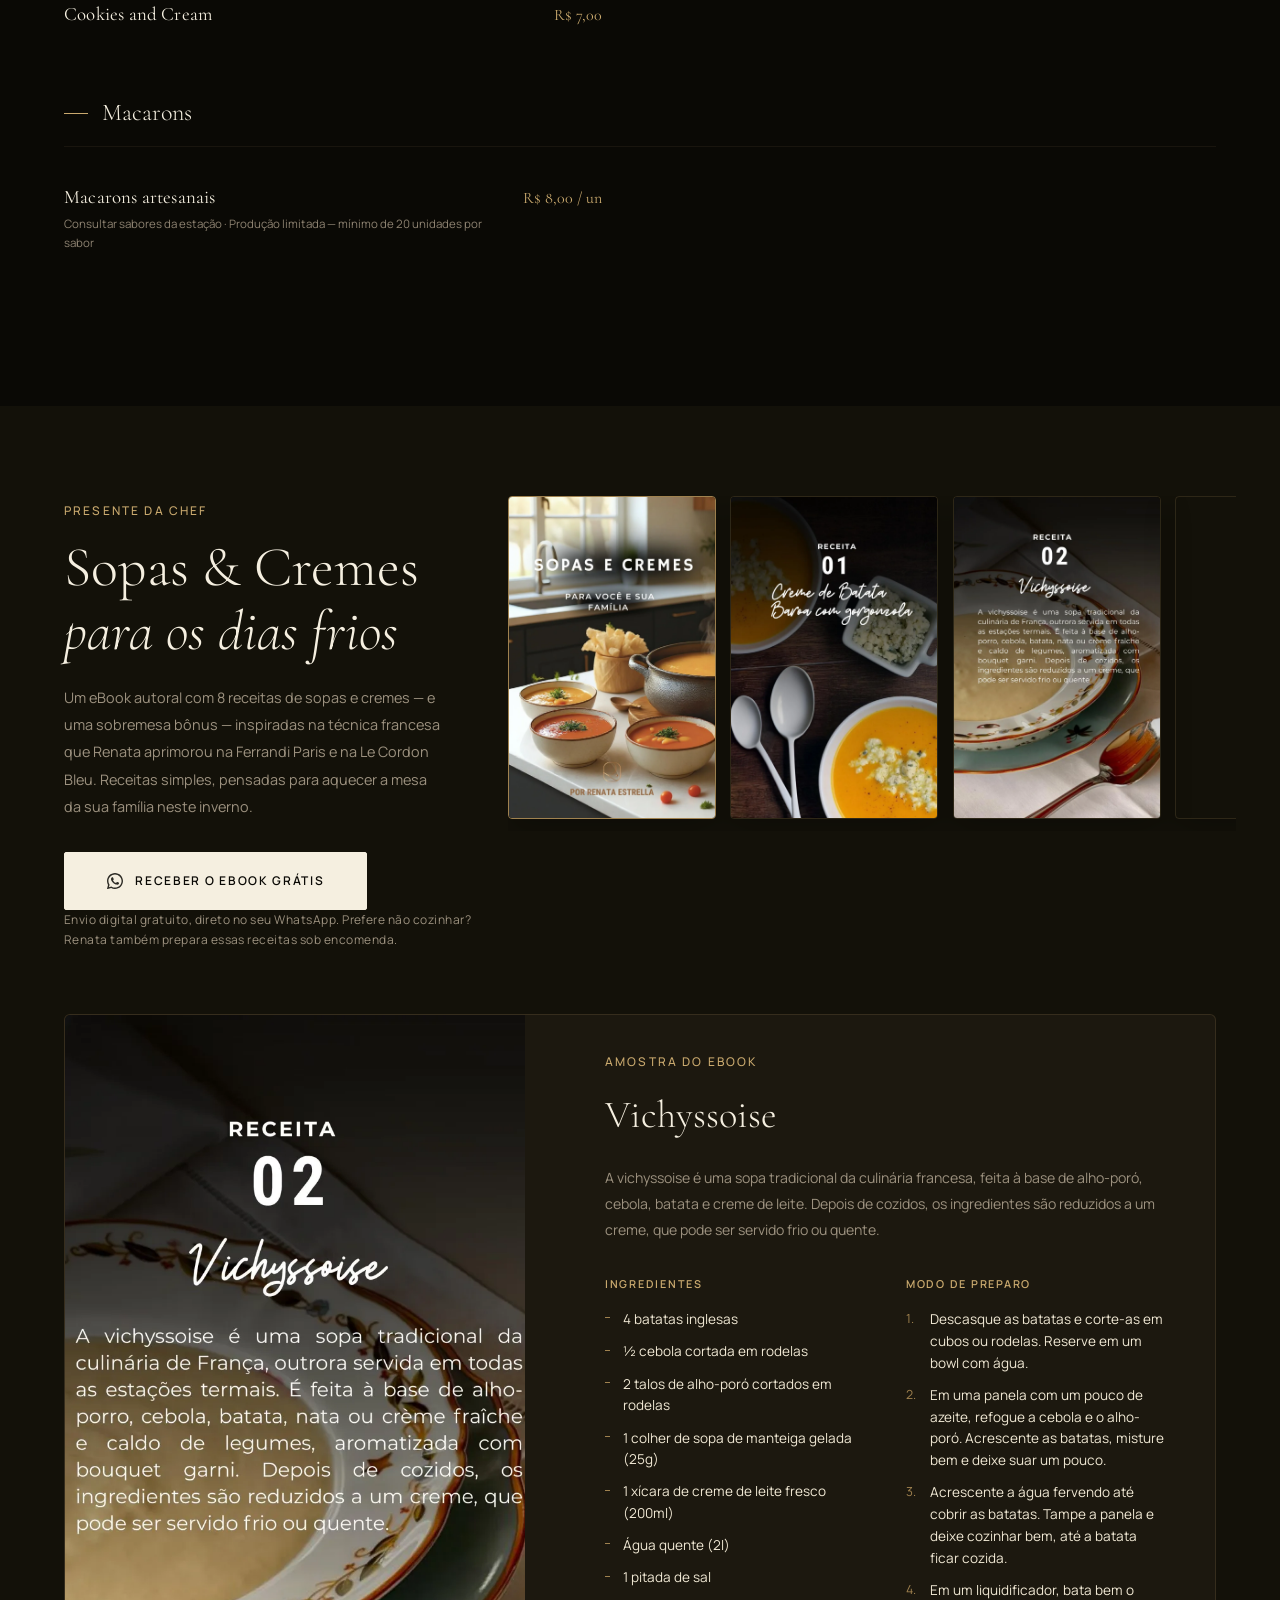
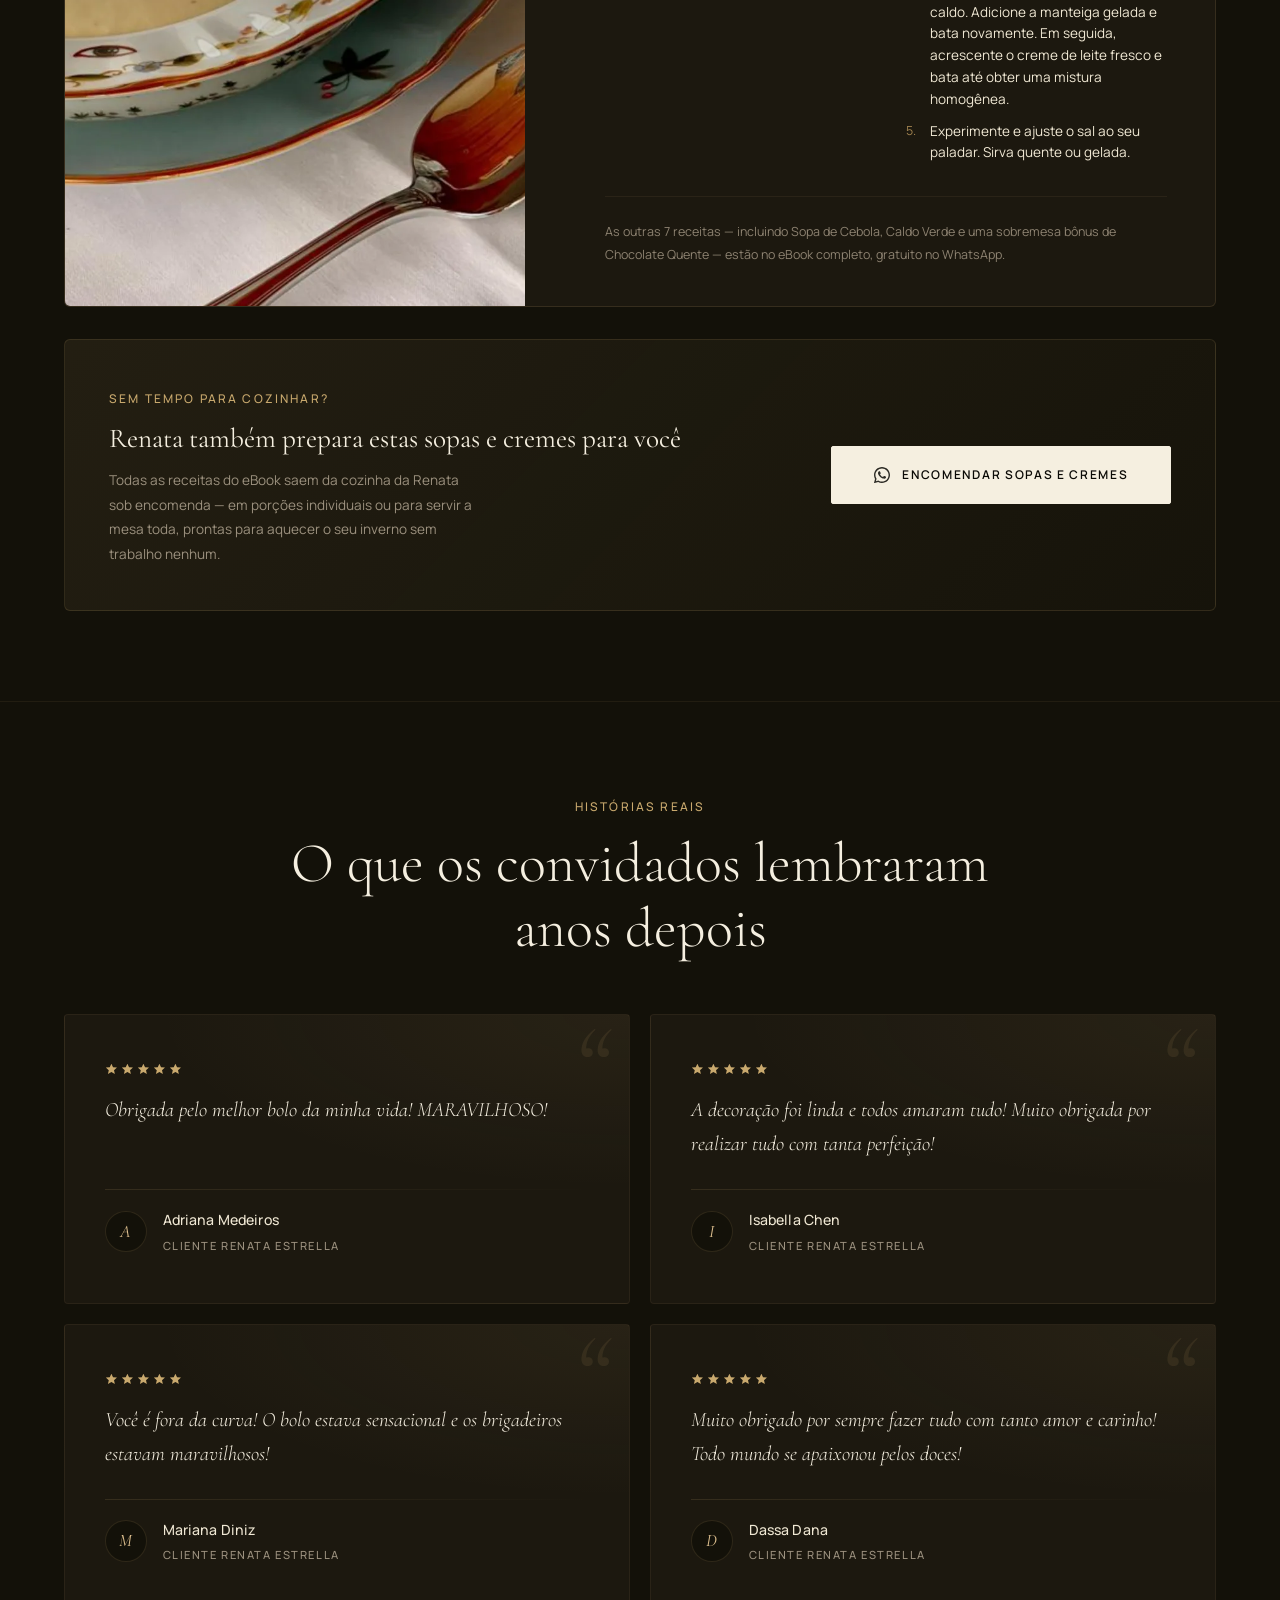
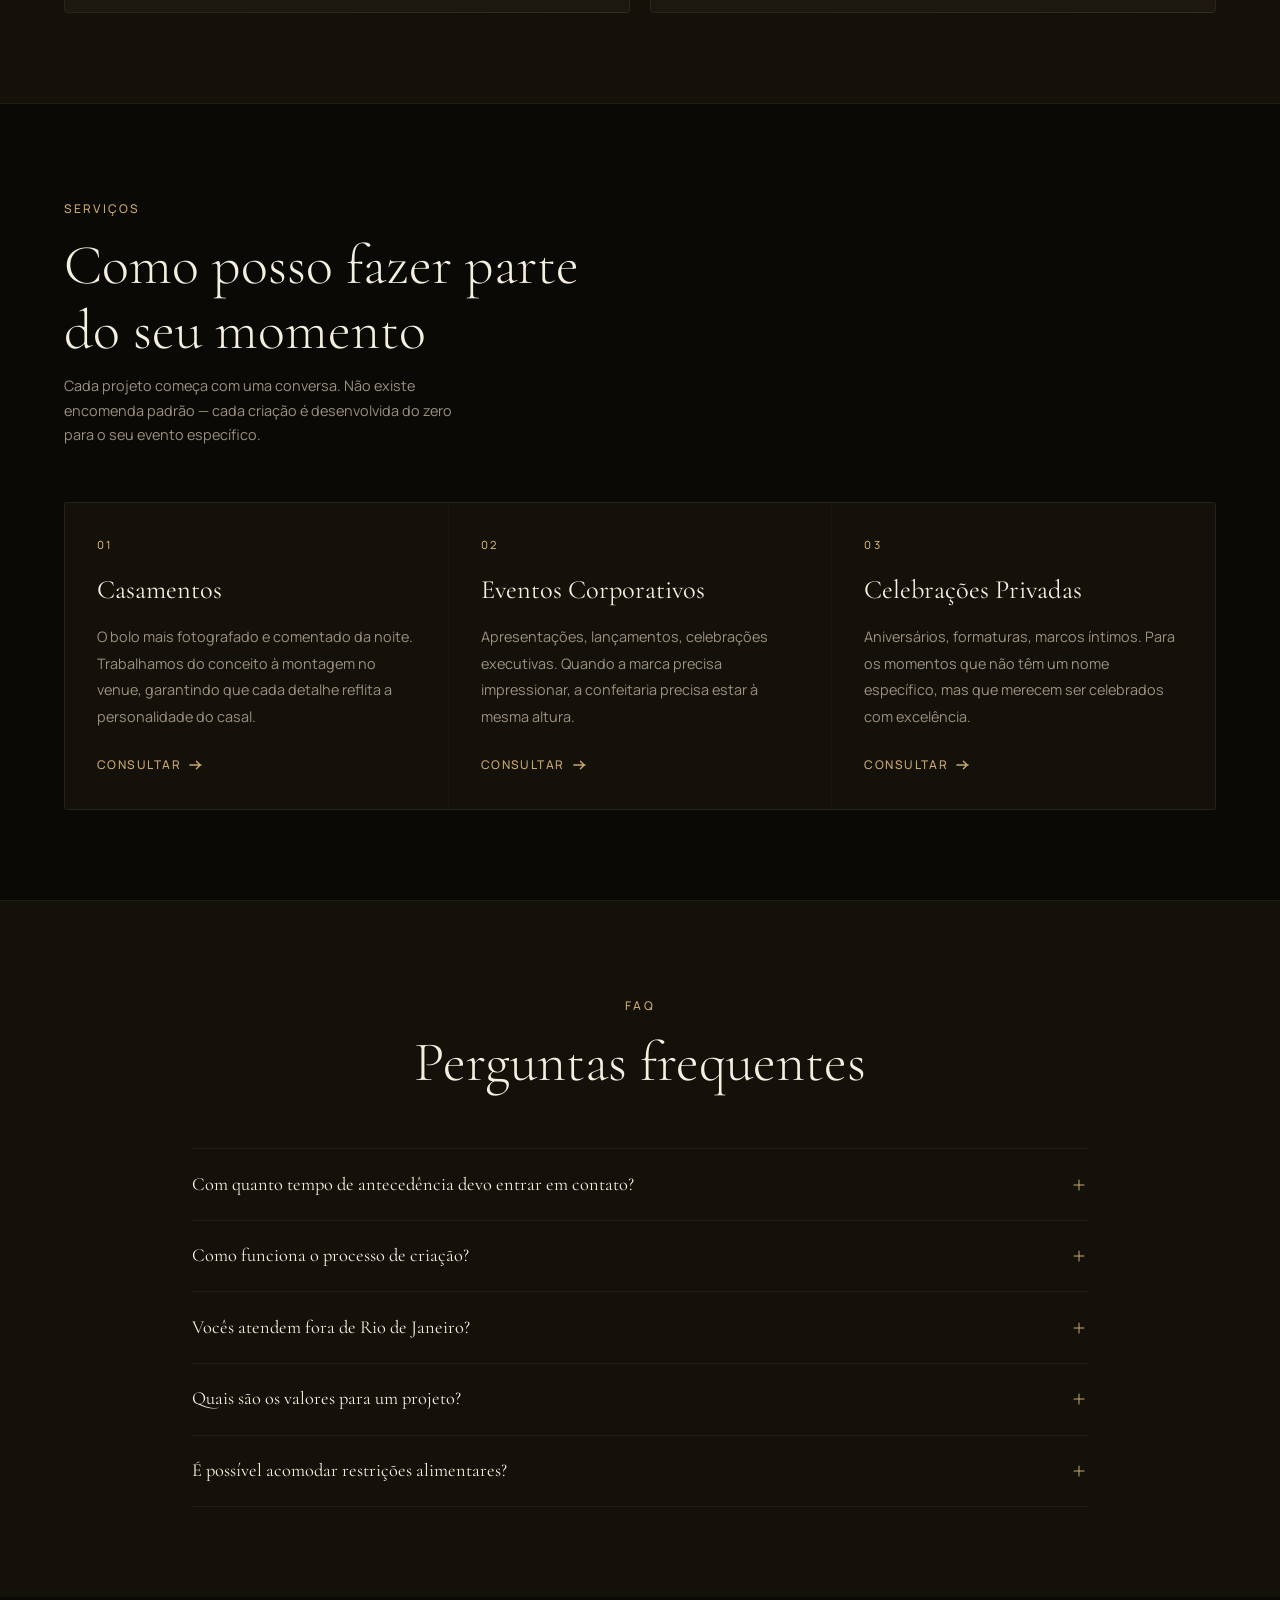
==== commit 4dba63ea: "Improve share card image quality Bake the photo's brightness and saturation into the panel JPEG inst" ====
--- a/index.html
+++ b/index.html
@@ -18,7 +18,7 @@
   <meta property="og:description" content="Criações exclusivas para momentos que merecem ser eternizados. Formação: Ferrandi Paris · Ritz Escoffier · Le Cordon Bleu">
   <meta property="og:type" content="website">
   <meta property="og:url" content="https://renataestrellapatisserie.com/">
-  <meta property="og:image" content="https://renataestrellapatisserie.com/og-image.jpg?v=2">
+  <meta property="og:image" content="https://renataestrellapatisserie.com/og-image.jpg?v=3">
   <meta property="og:image:width" content="1200">
   <meta property="og:image:height" content="630">
   <meta property="og:image:alt" content="Renata Estrella Pâtisserie — mesa de doces à luz de velas com cristais e rosas">
@@ -30,7 +30,7 @@
   <meta name="twitter:card" content="summary_large_image">
   <meta name="twitter:title" content="Renata — Pâtisserie de Luxo">
   <meta name="twitter:description" content="Criações exclusivas para momentos que merecem ser eternizados.">
-  <meta name="twitter:image" content="https://renataestrellapatisserie.com/og-image.jpg?v=2">
+  <meta name="twitter:image" content="https://renataestrellapatisserie.com/og-image.jpg?v=3">
 
   <!-- Fonts -->
   <link rel="preconnect" href="https://fonts.googleapis.com">
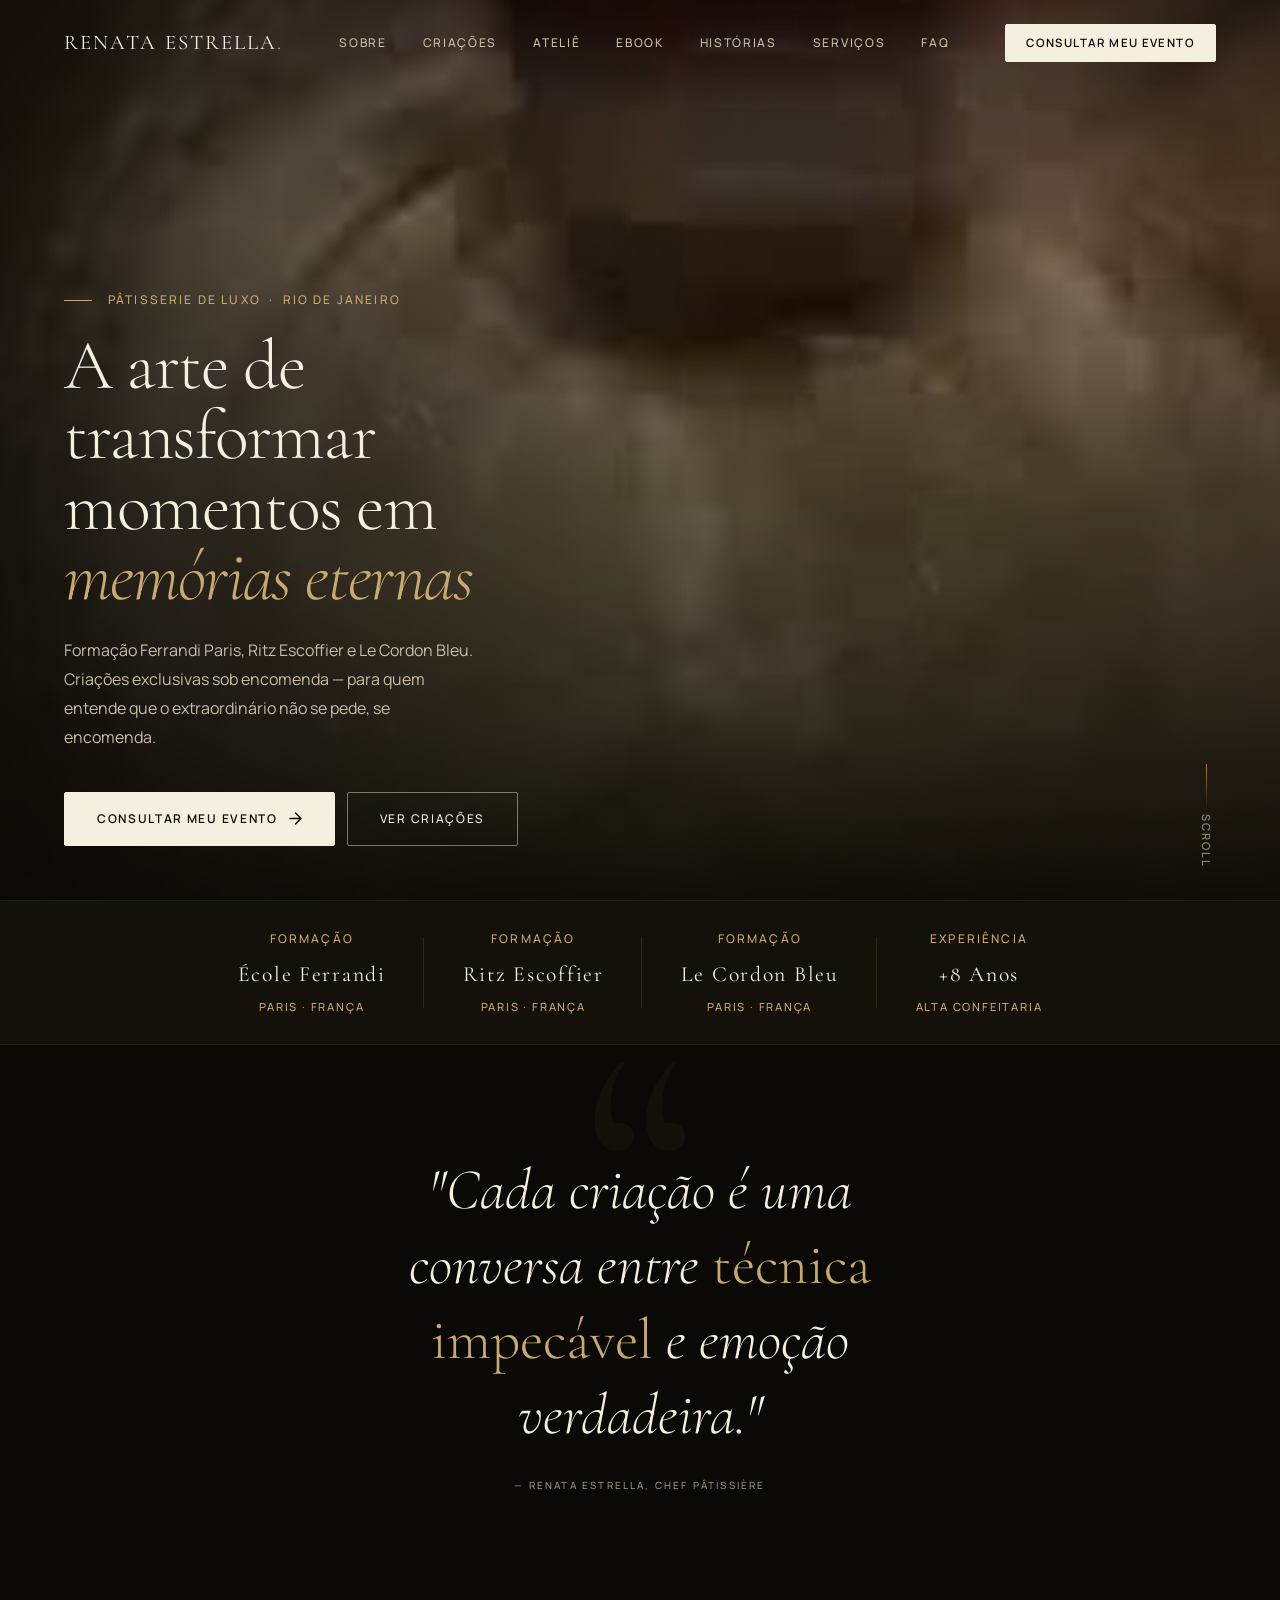
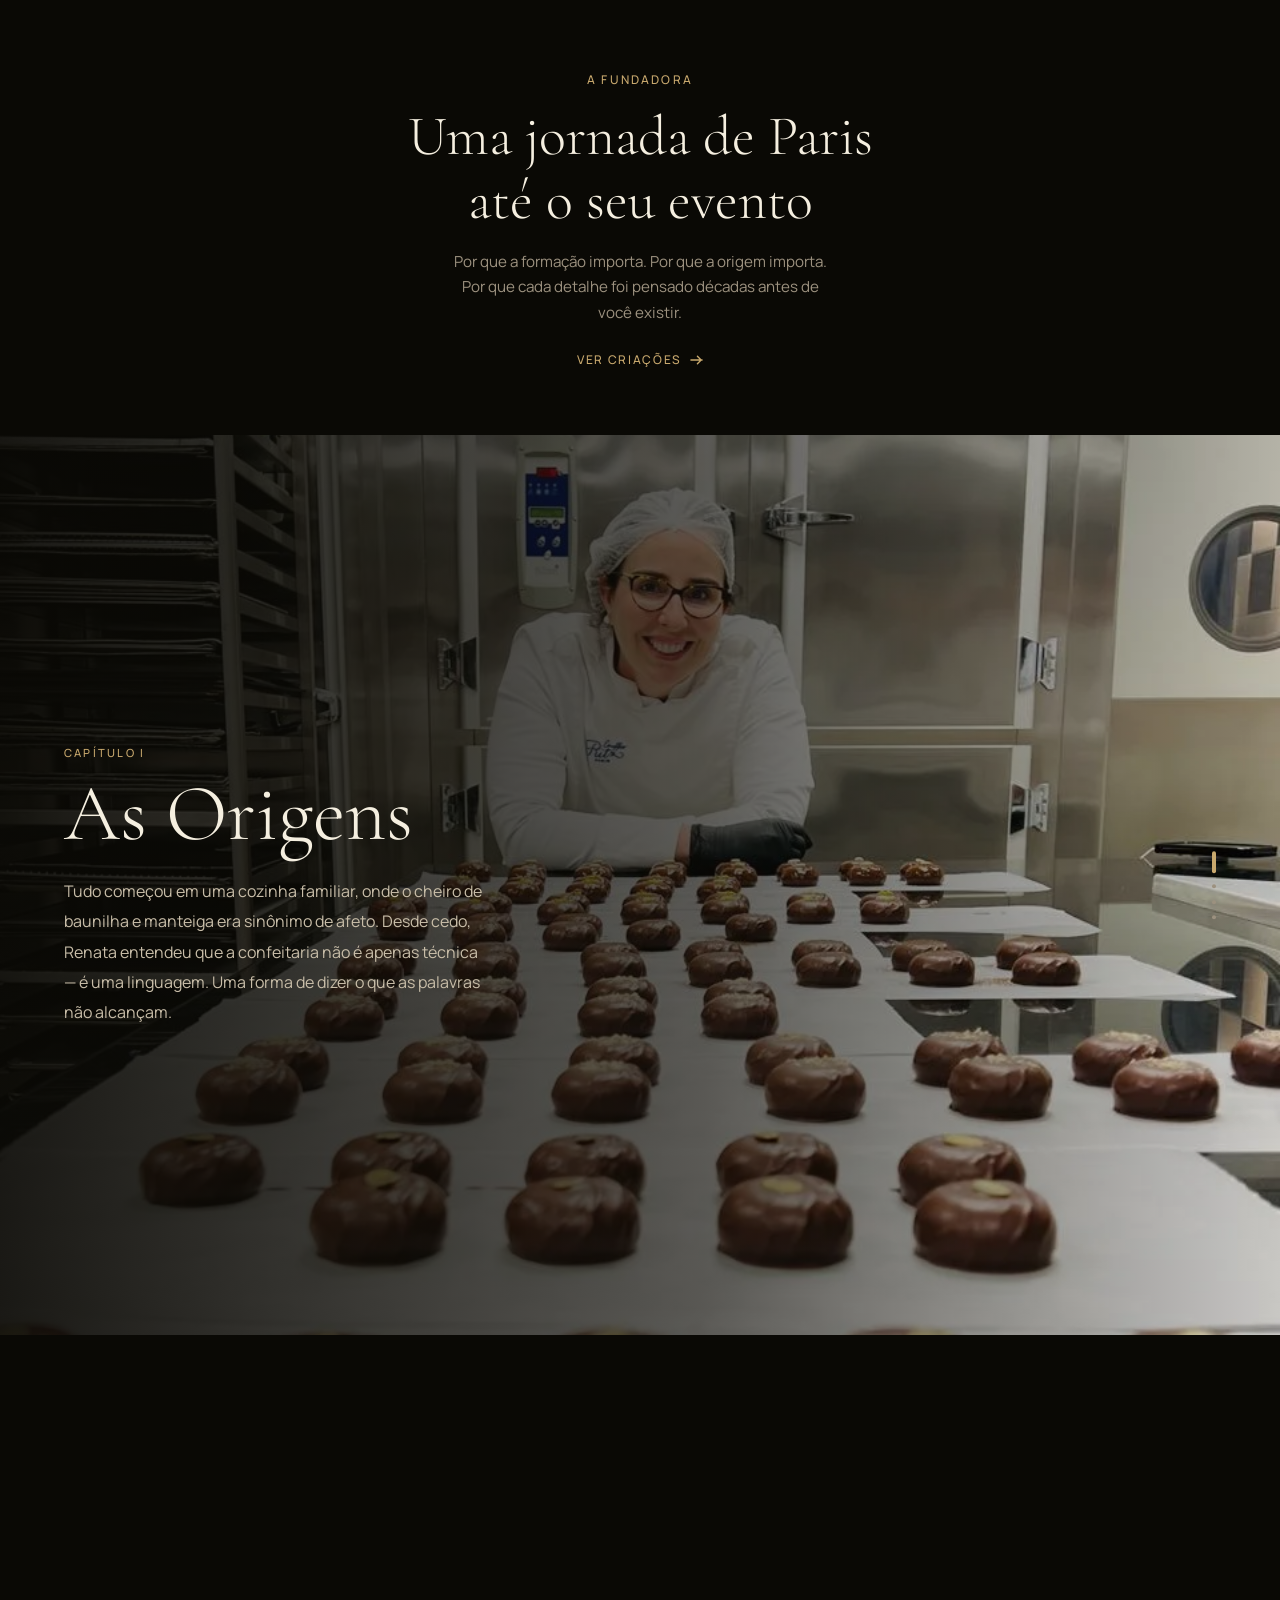
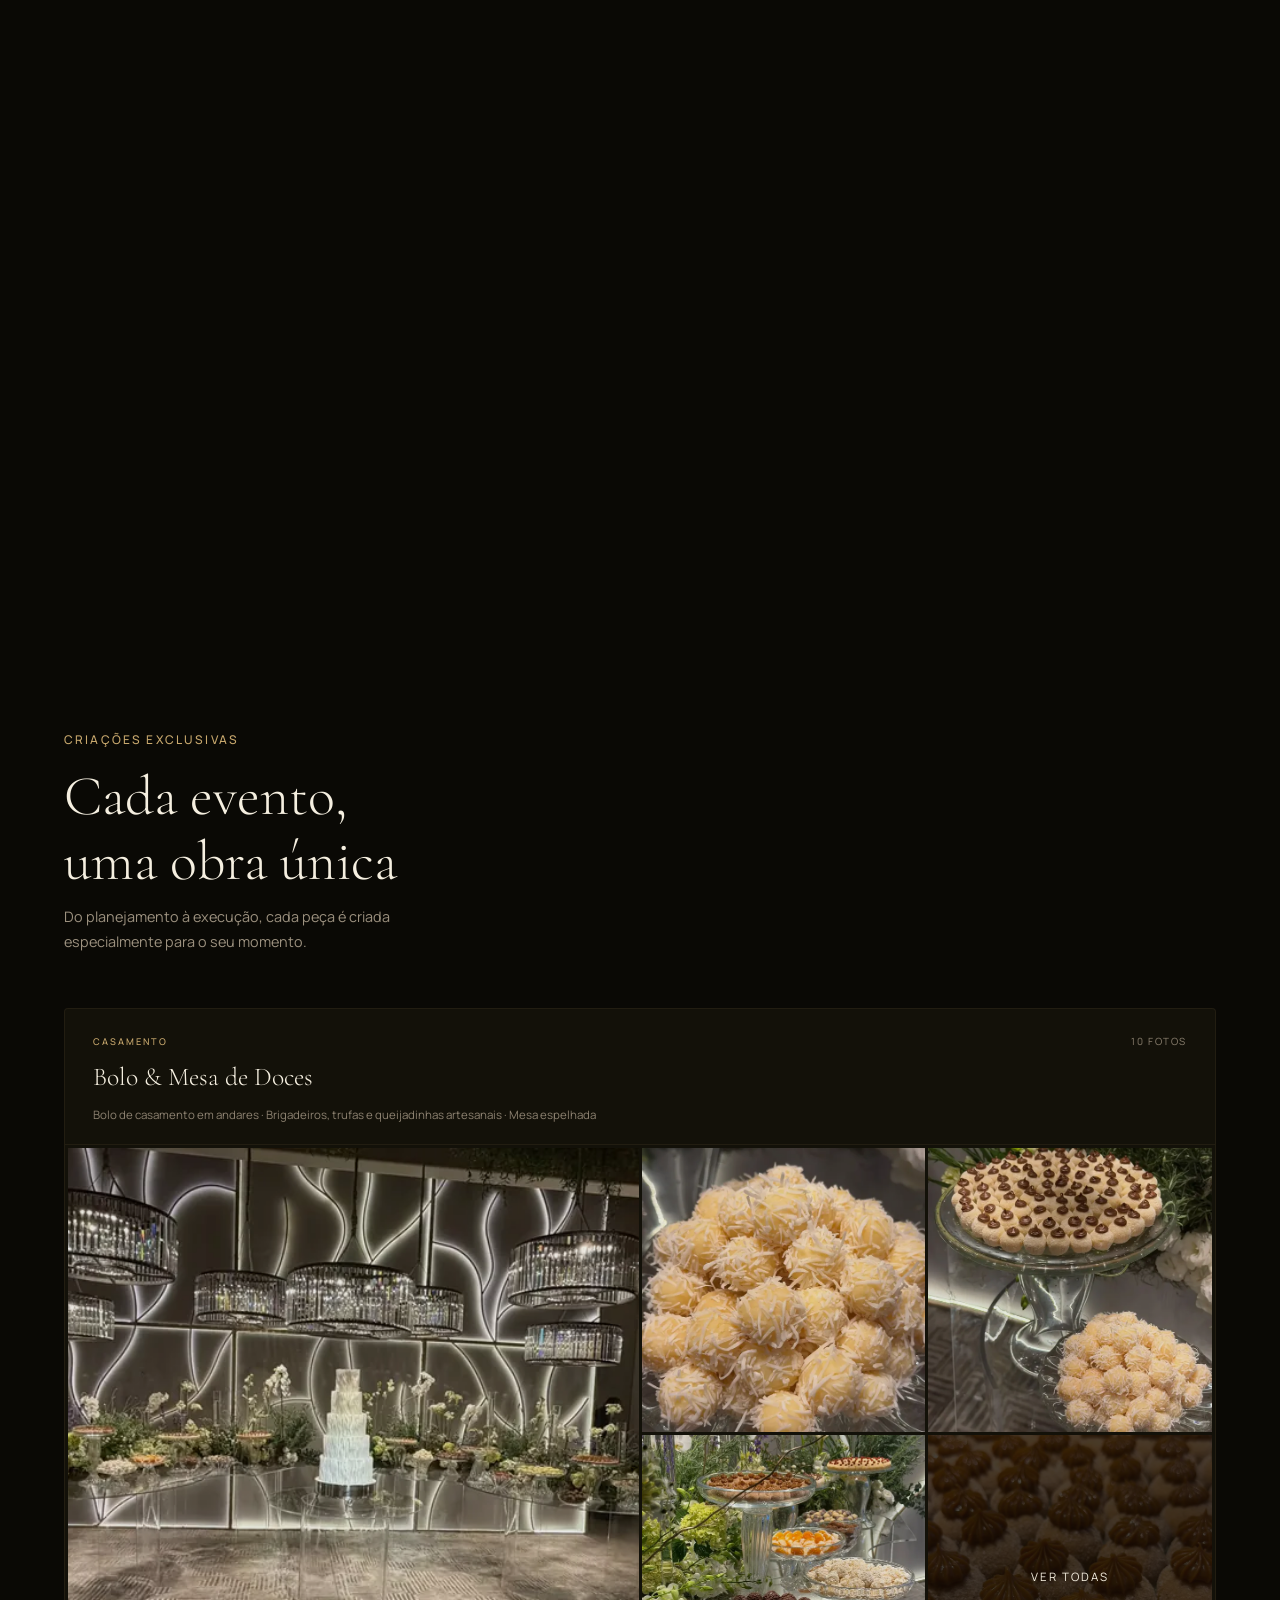
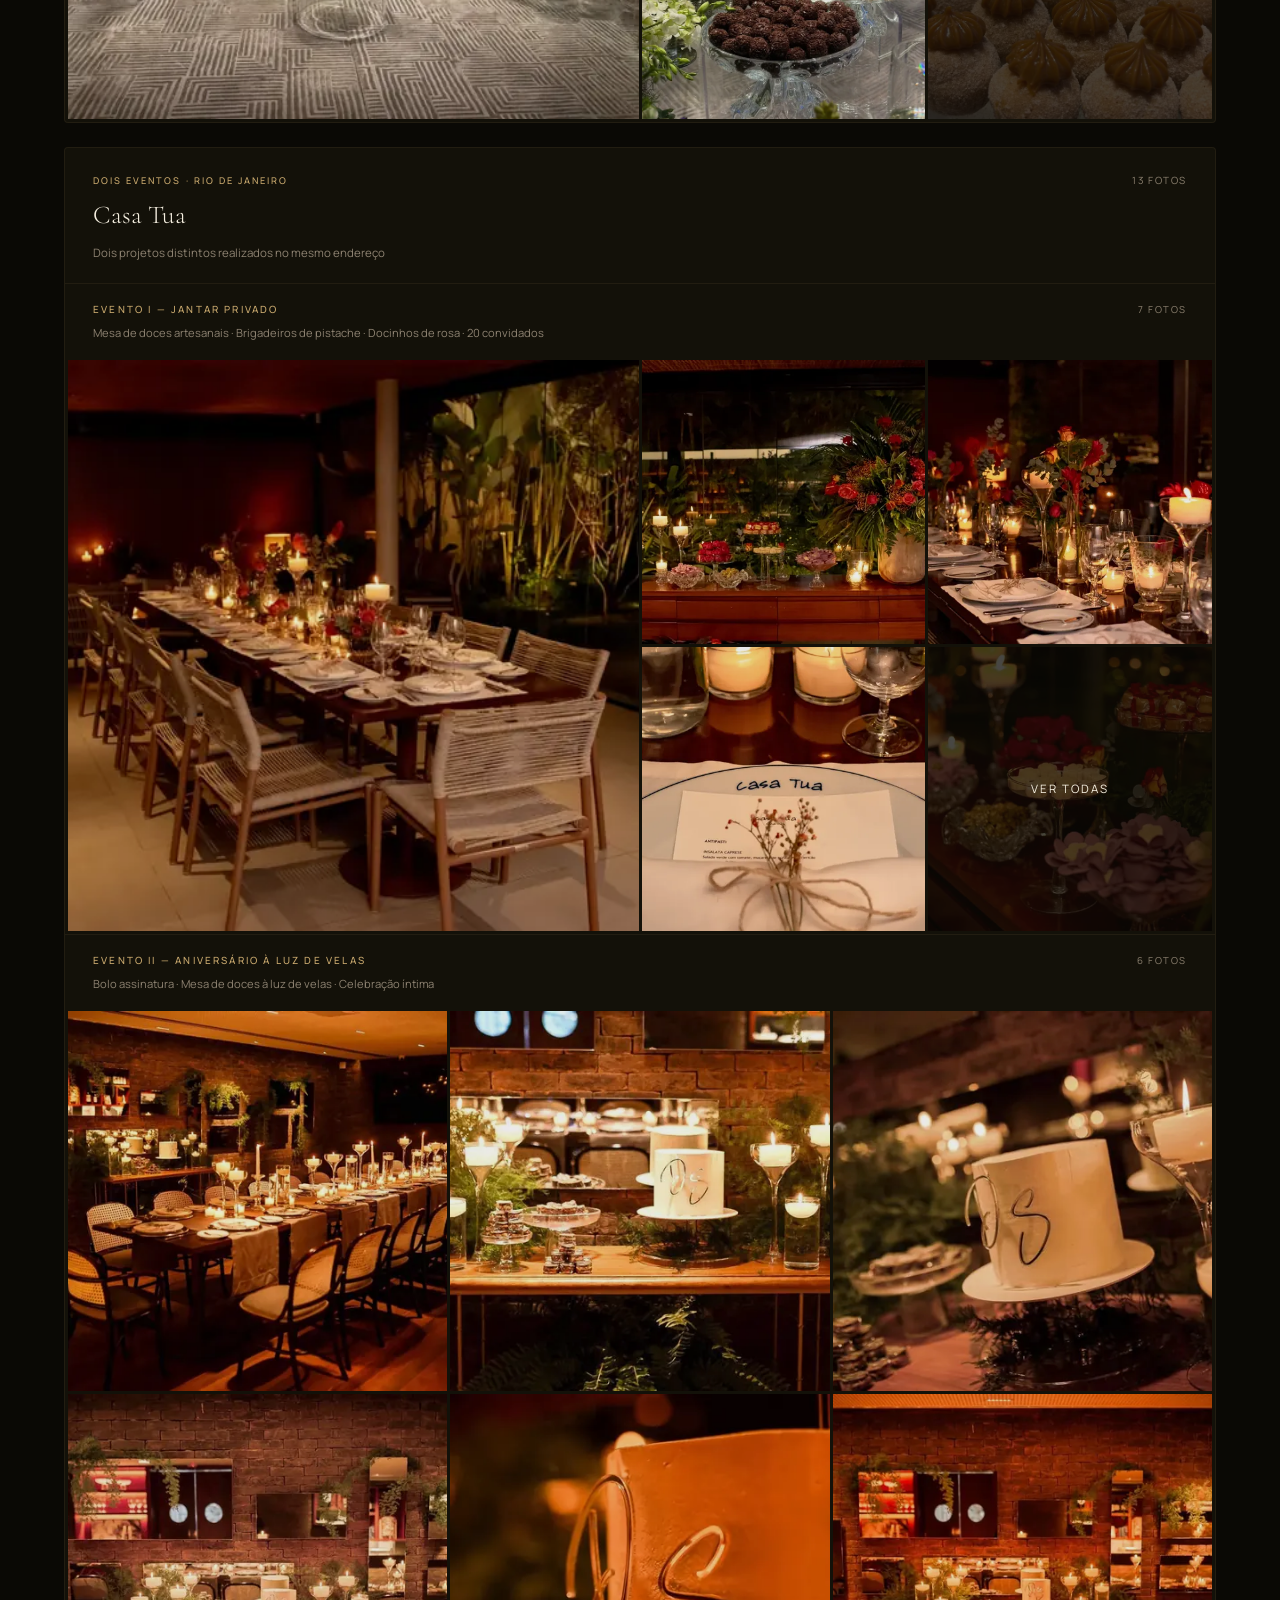
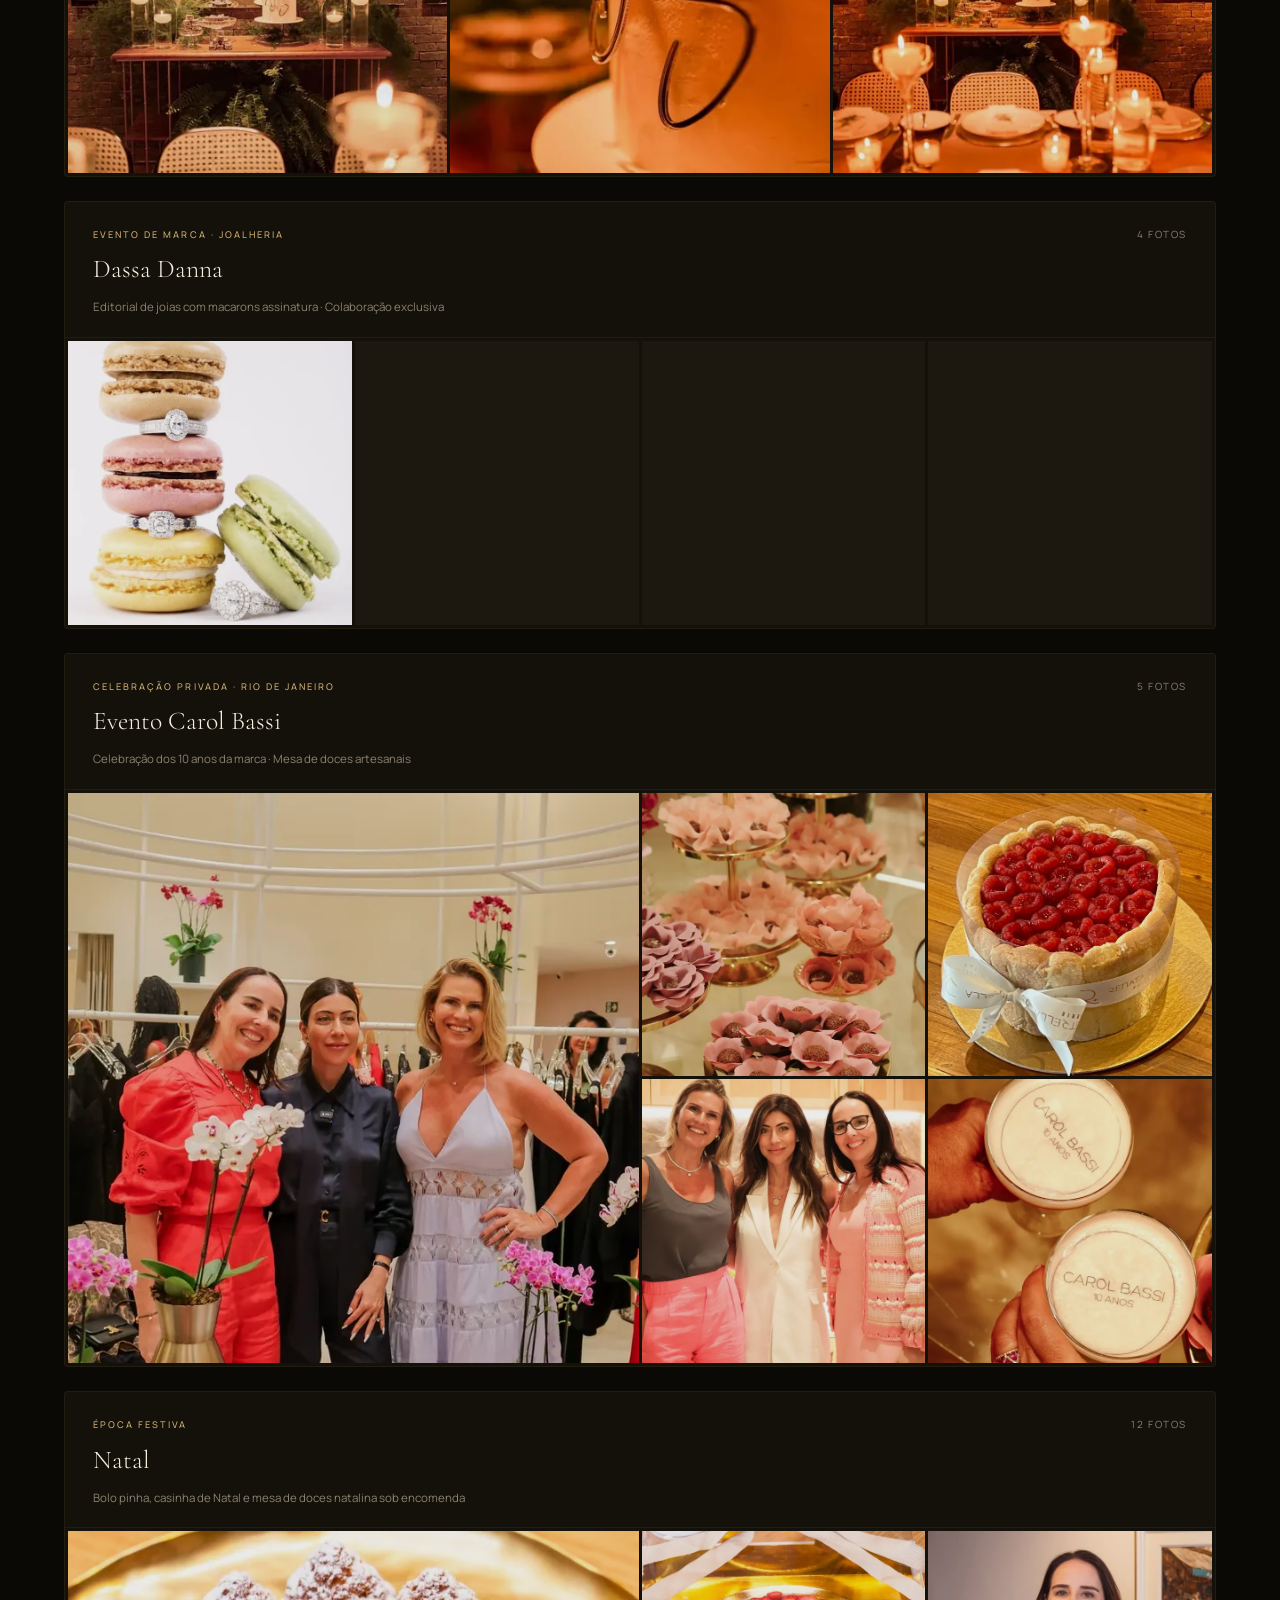
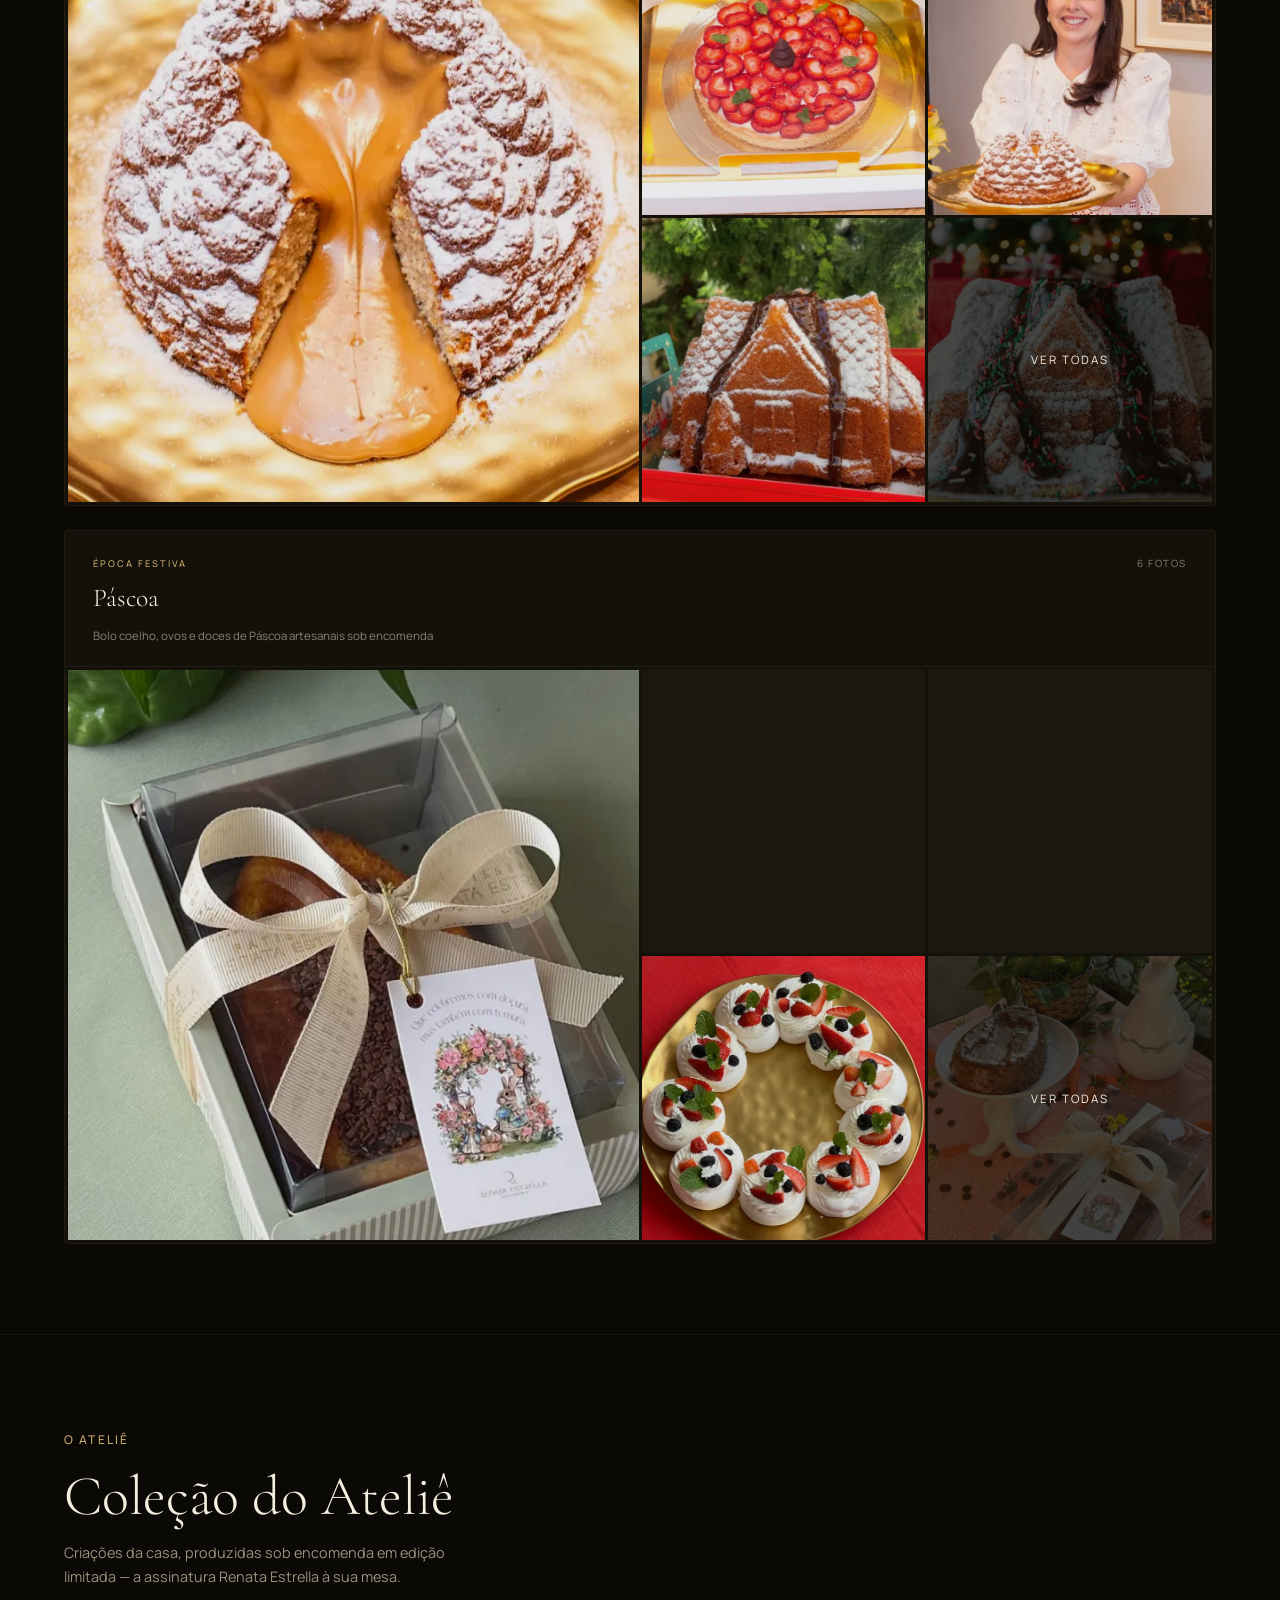
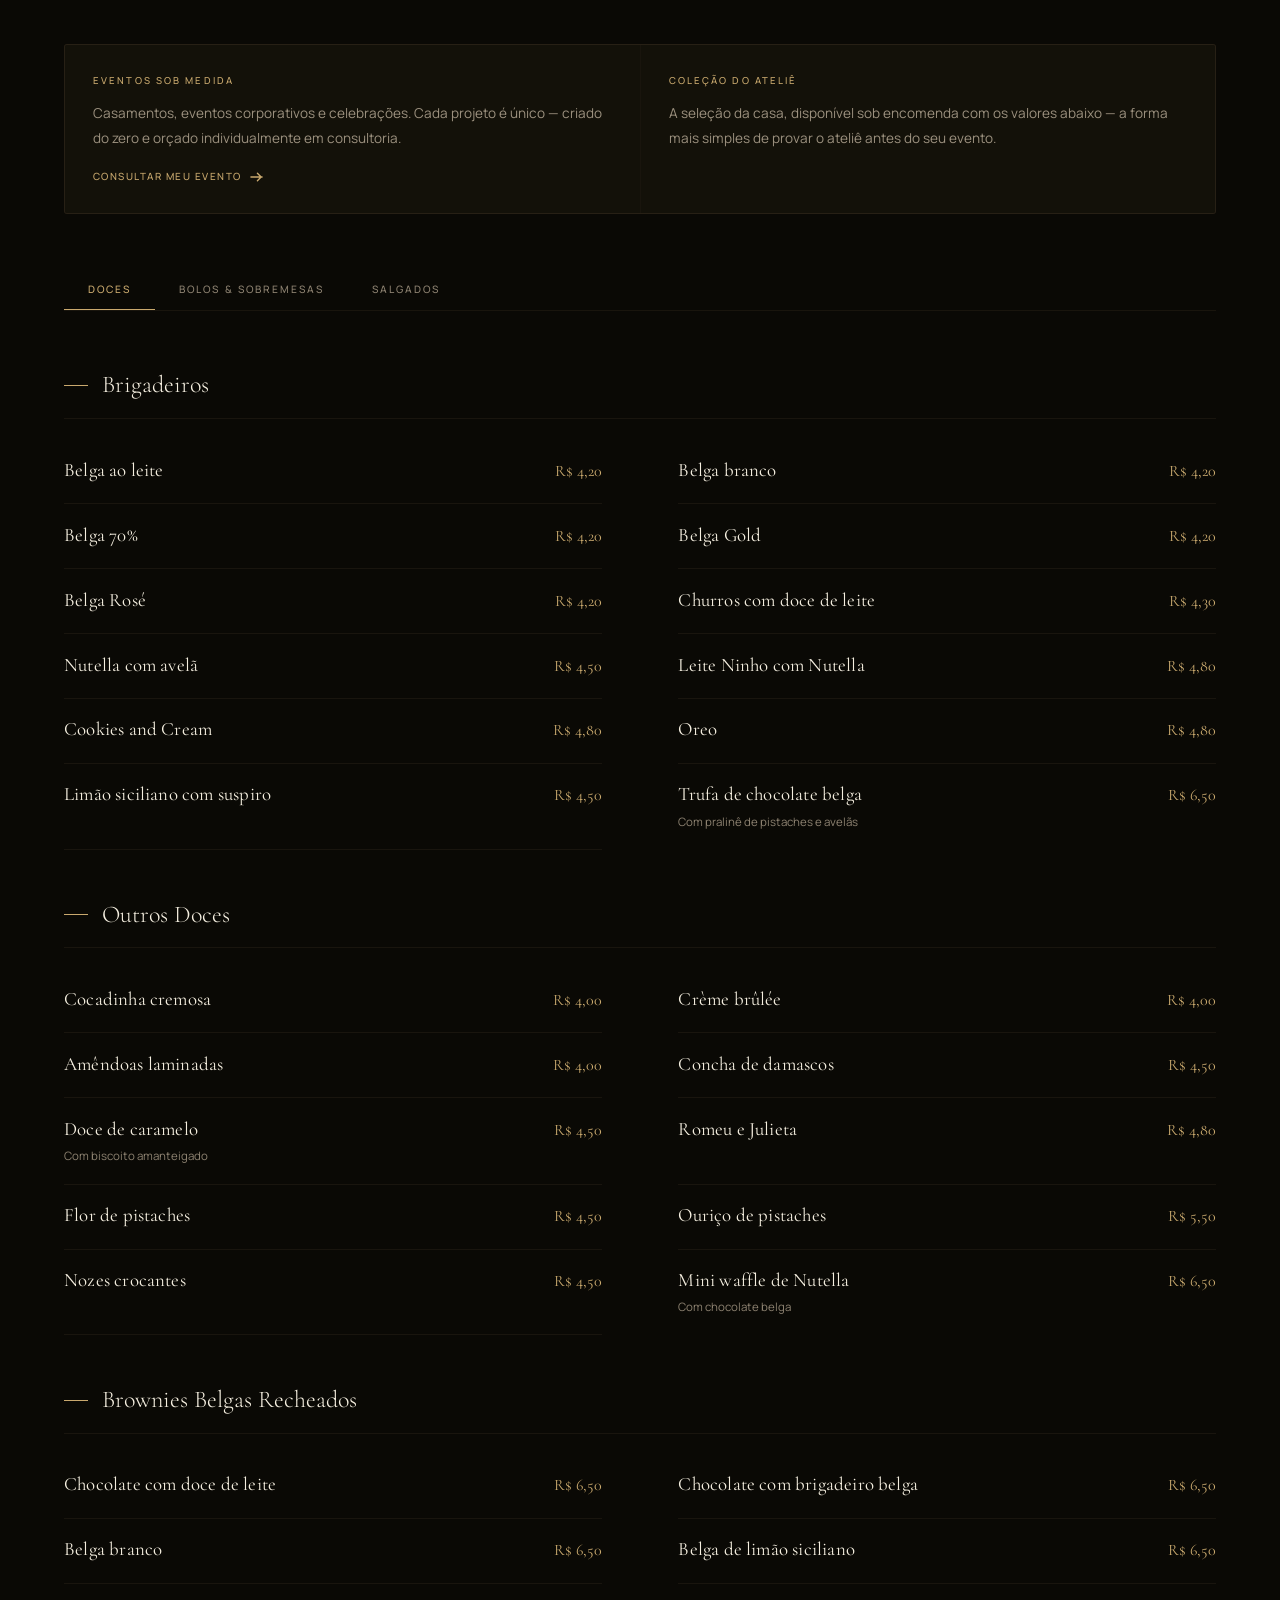
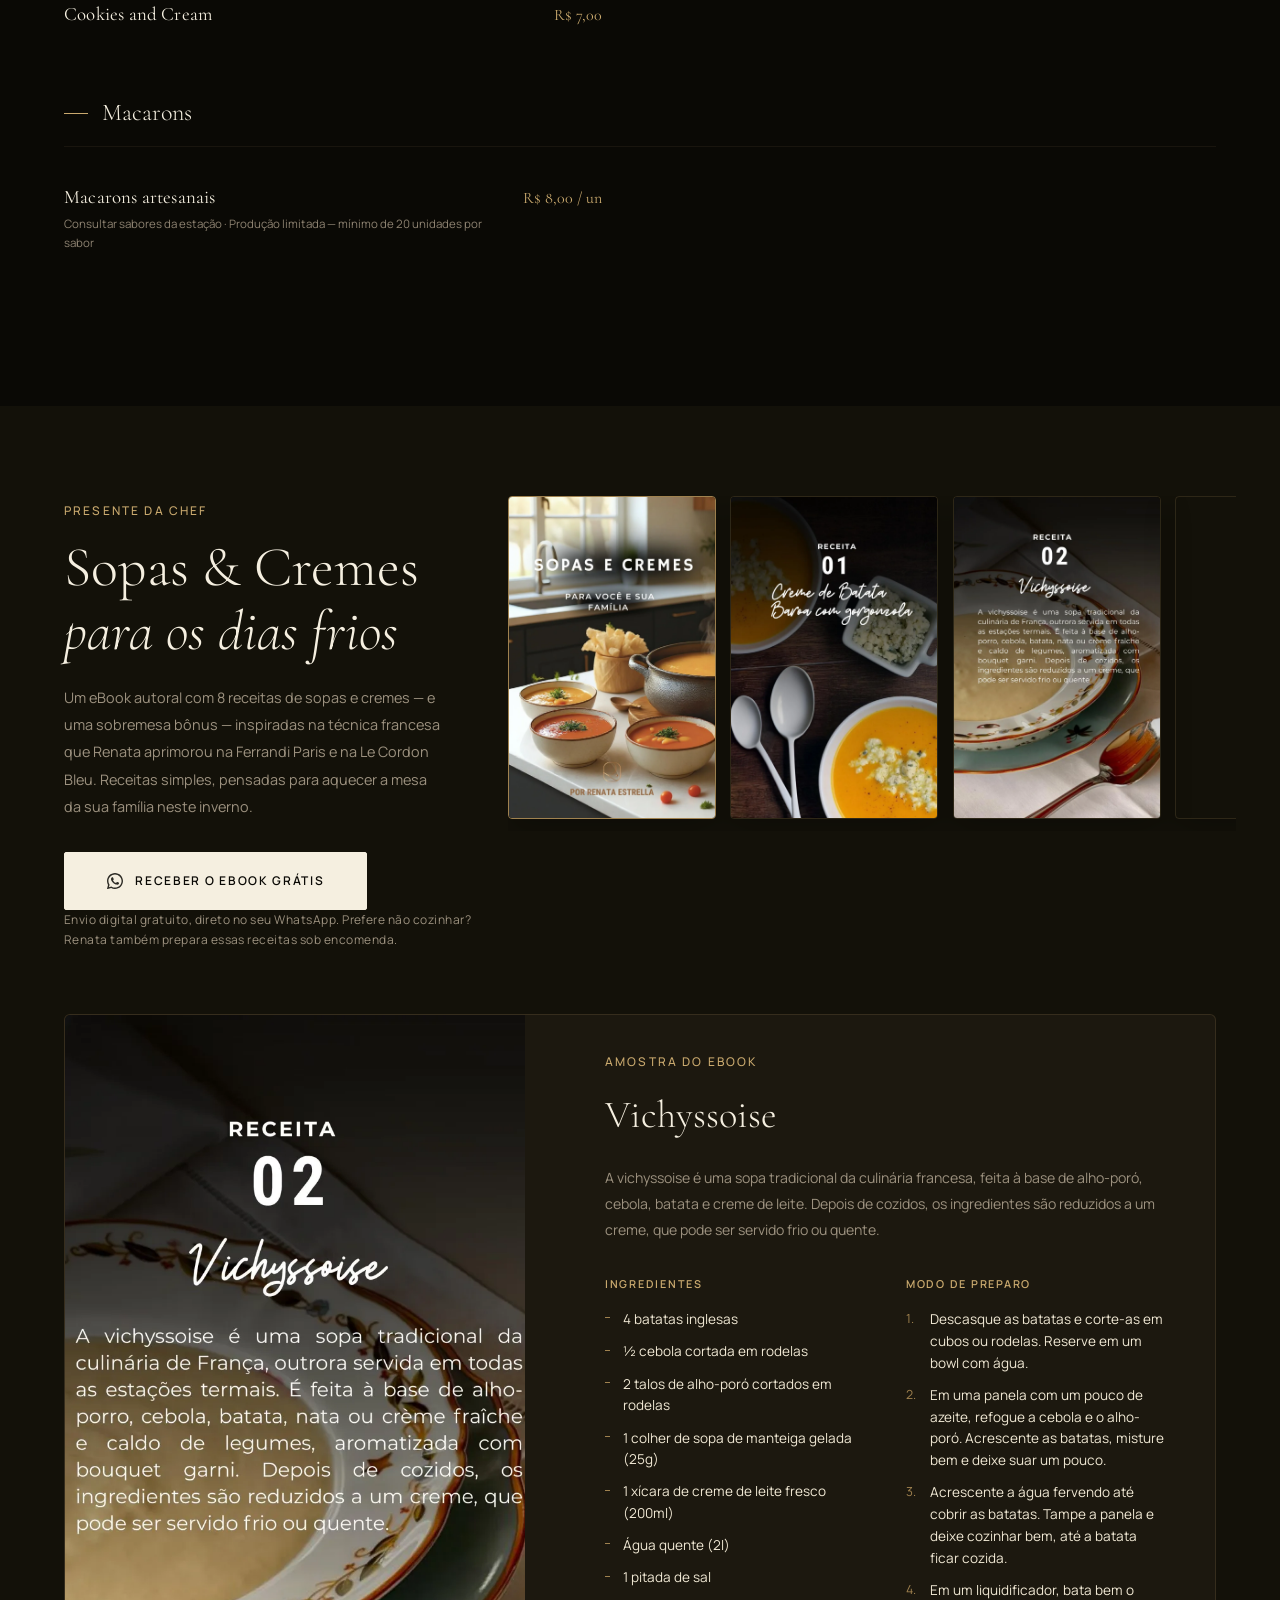
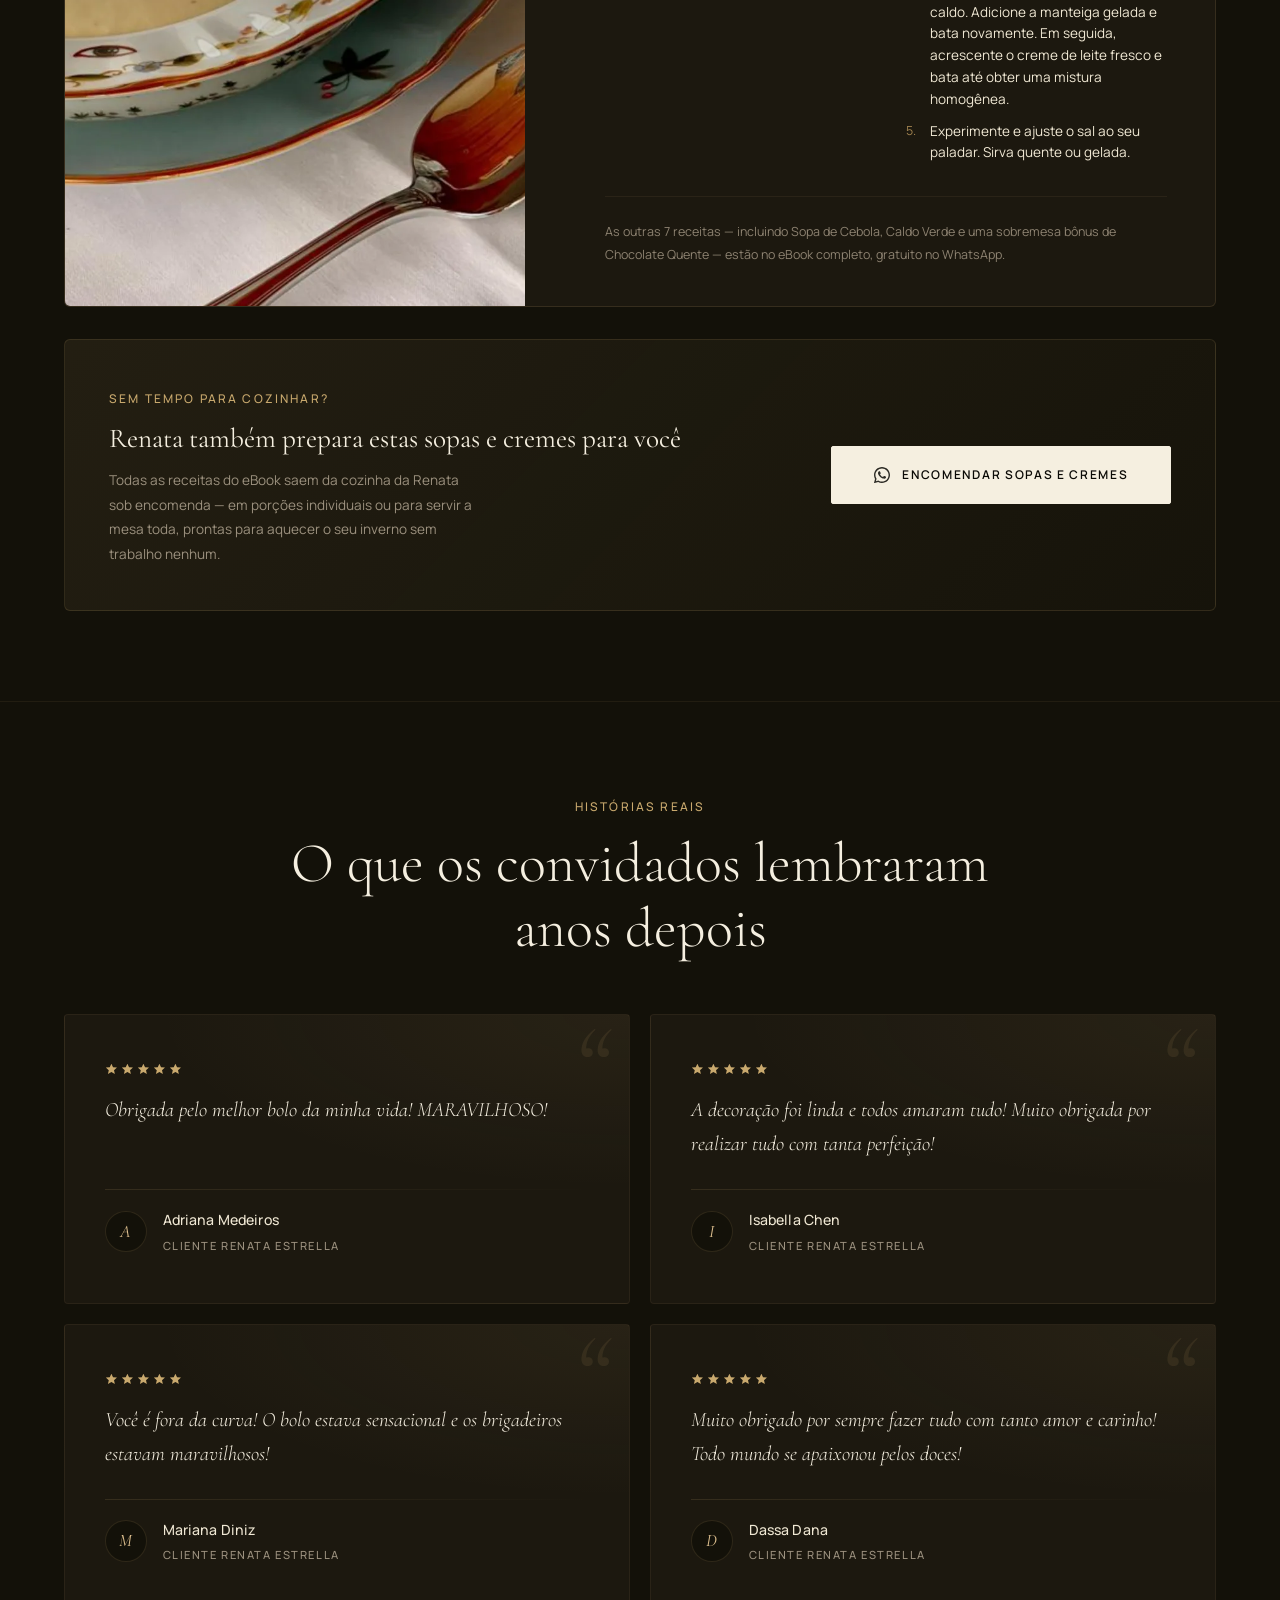
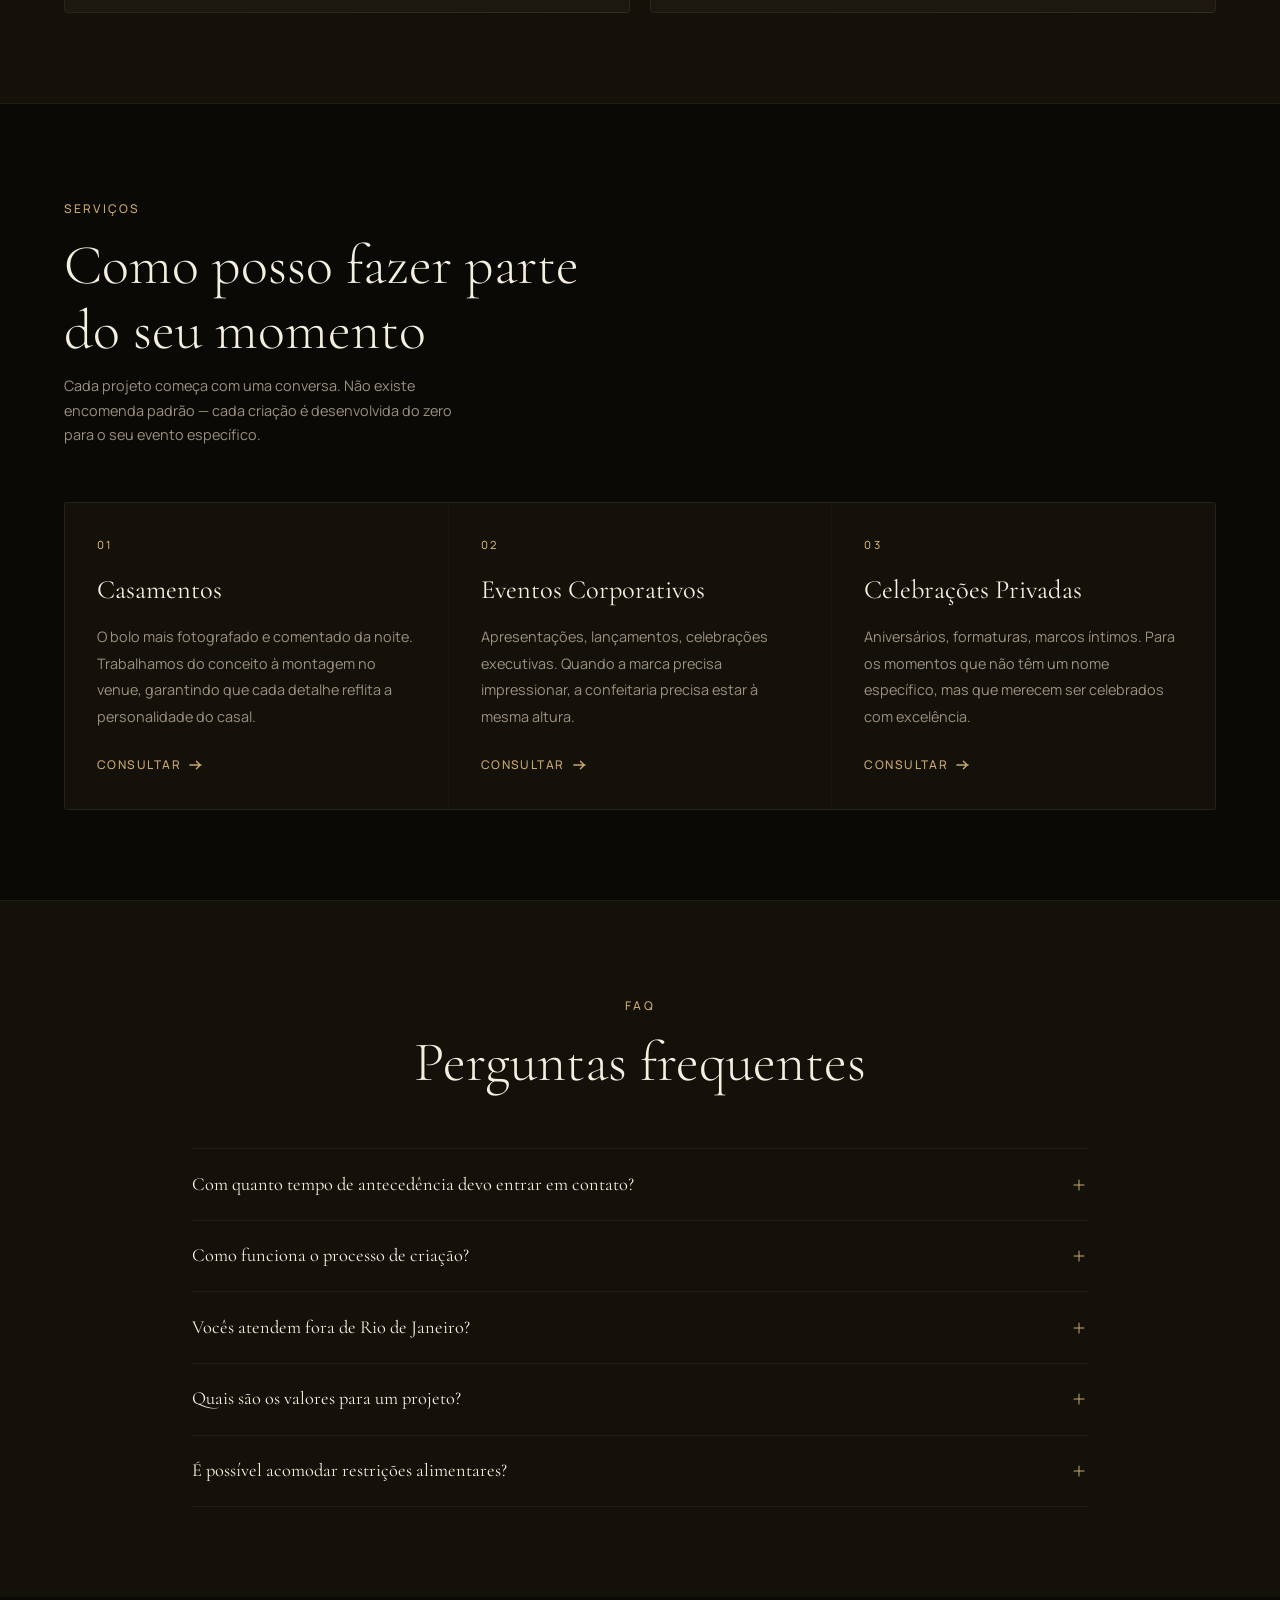
==== commit a425c9dd: "Add designer credit to footer on all pages Co-Authored-By: Claude Opus 5.5 <noreply@anthropic.com>" ====
--- a/index.html
+++ b/index.html
@@ -2614,7 +2614,7 @@
           </svg>
         </a>
       </div>
-      <p class="foot-copy">© <span id="yr"></span> Renata Estrella Pâtisserie · Todos os direitos reservados · Rio de Janeiro, Brasil · <a href="mailto:contato@renatapatisserie.com.br" style="color:var(--text-2)">contato@renatapatisserie.com.br</a></p>
+      <p class="foot-copy">© <span id="yr"></span> Renata Estrella Pâtisserie · Todos os direitos reservados · Rio de Janeiro, Brasil · <a href="mailto:contato@renatapatisserie.com.br" style="color:var(--text-2)">contato@renatapatisserie.com.br</a> · Site por <a href="https://www.thedinizstudio.com/pt" target="_blank" rel="noopener" style="color:var(--text-2)">The Diniz Studio</a></p>
     </div>
   </div>
 </footer>
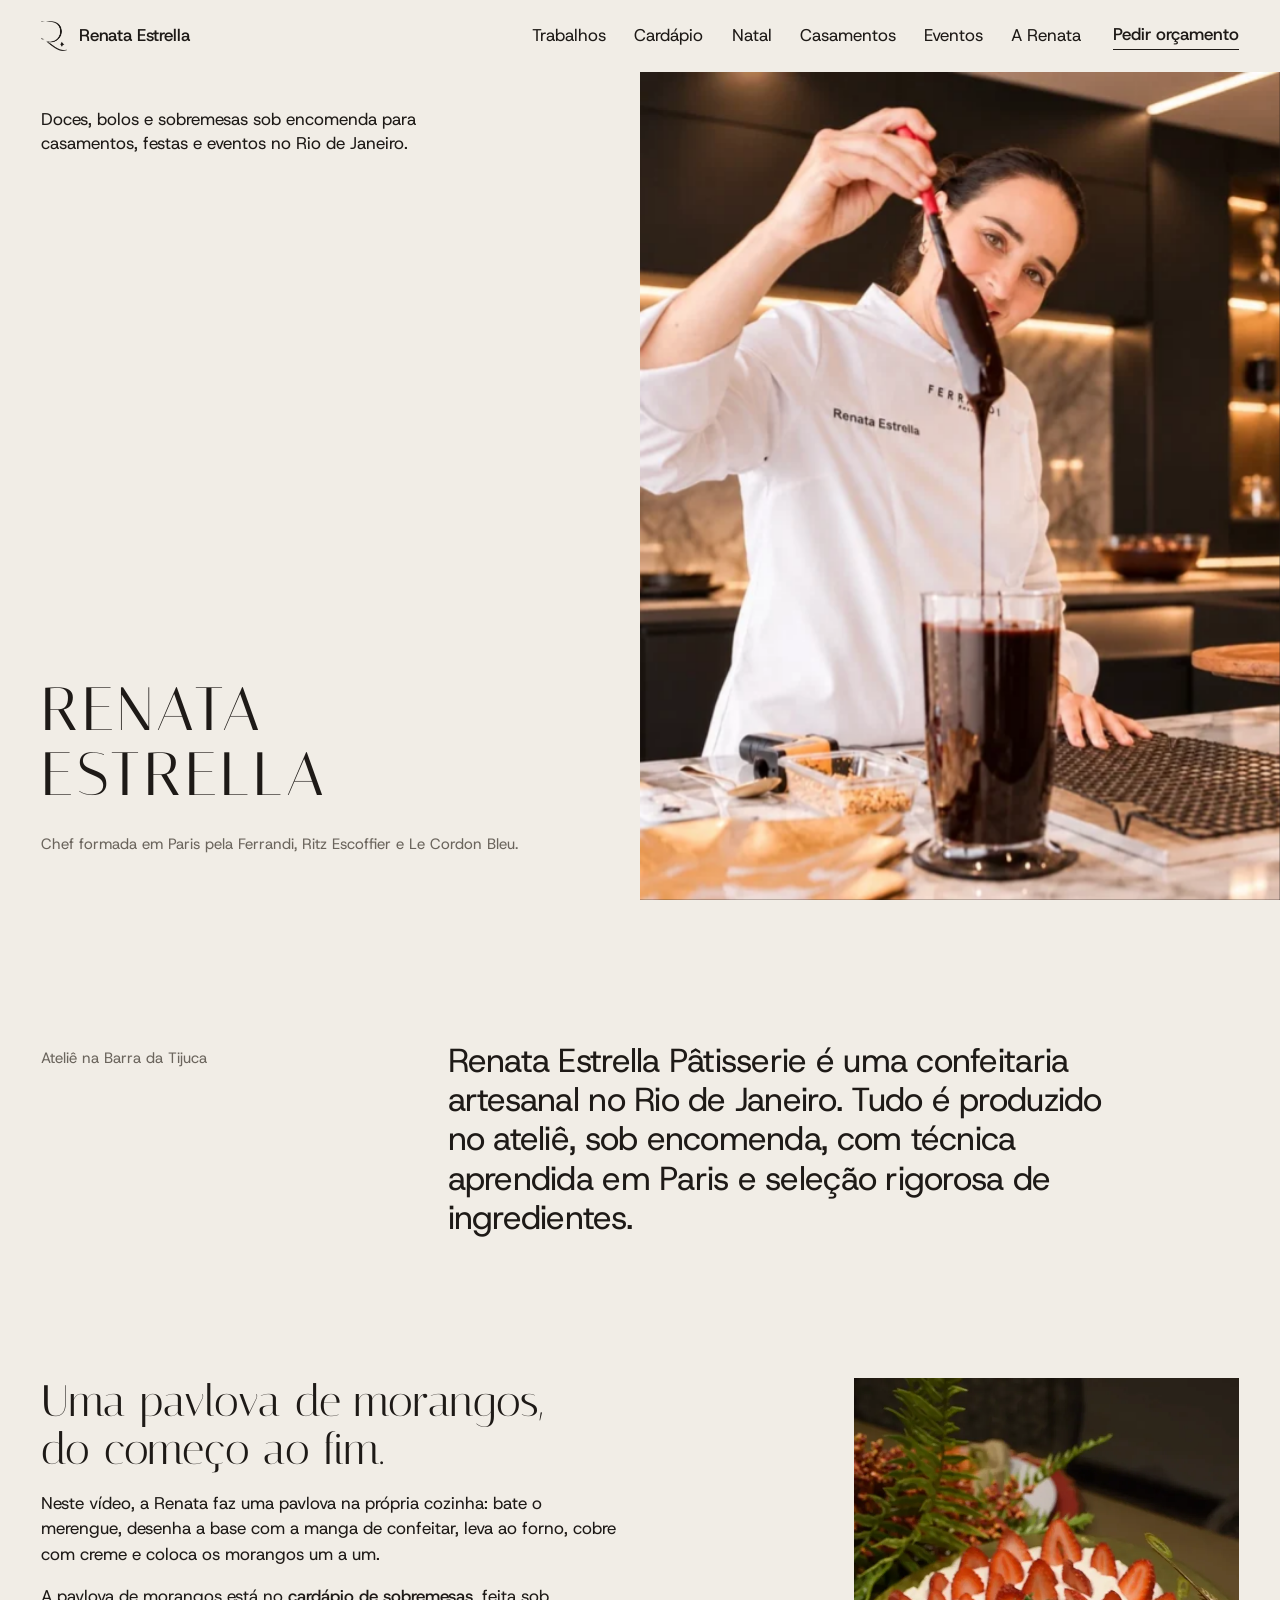
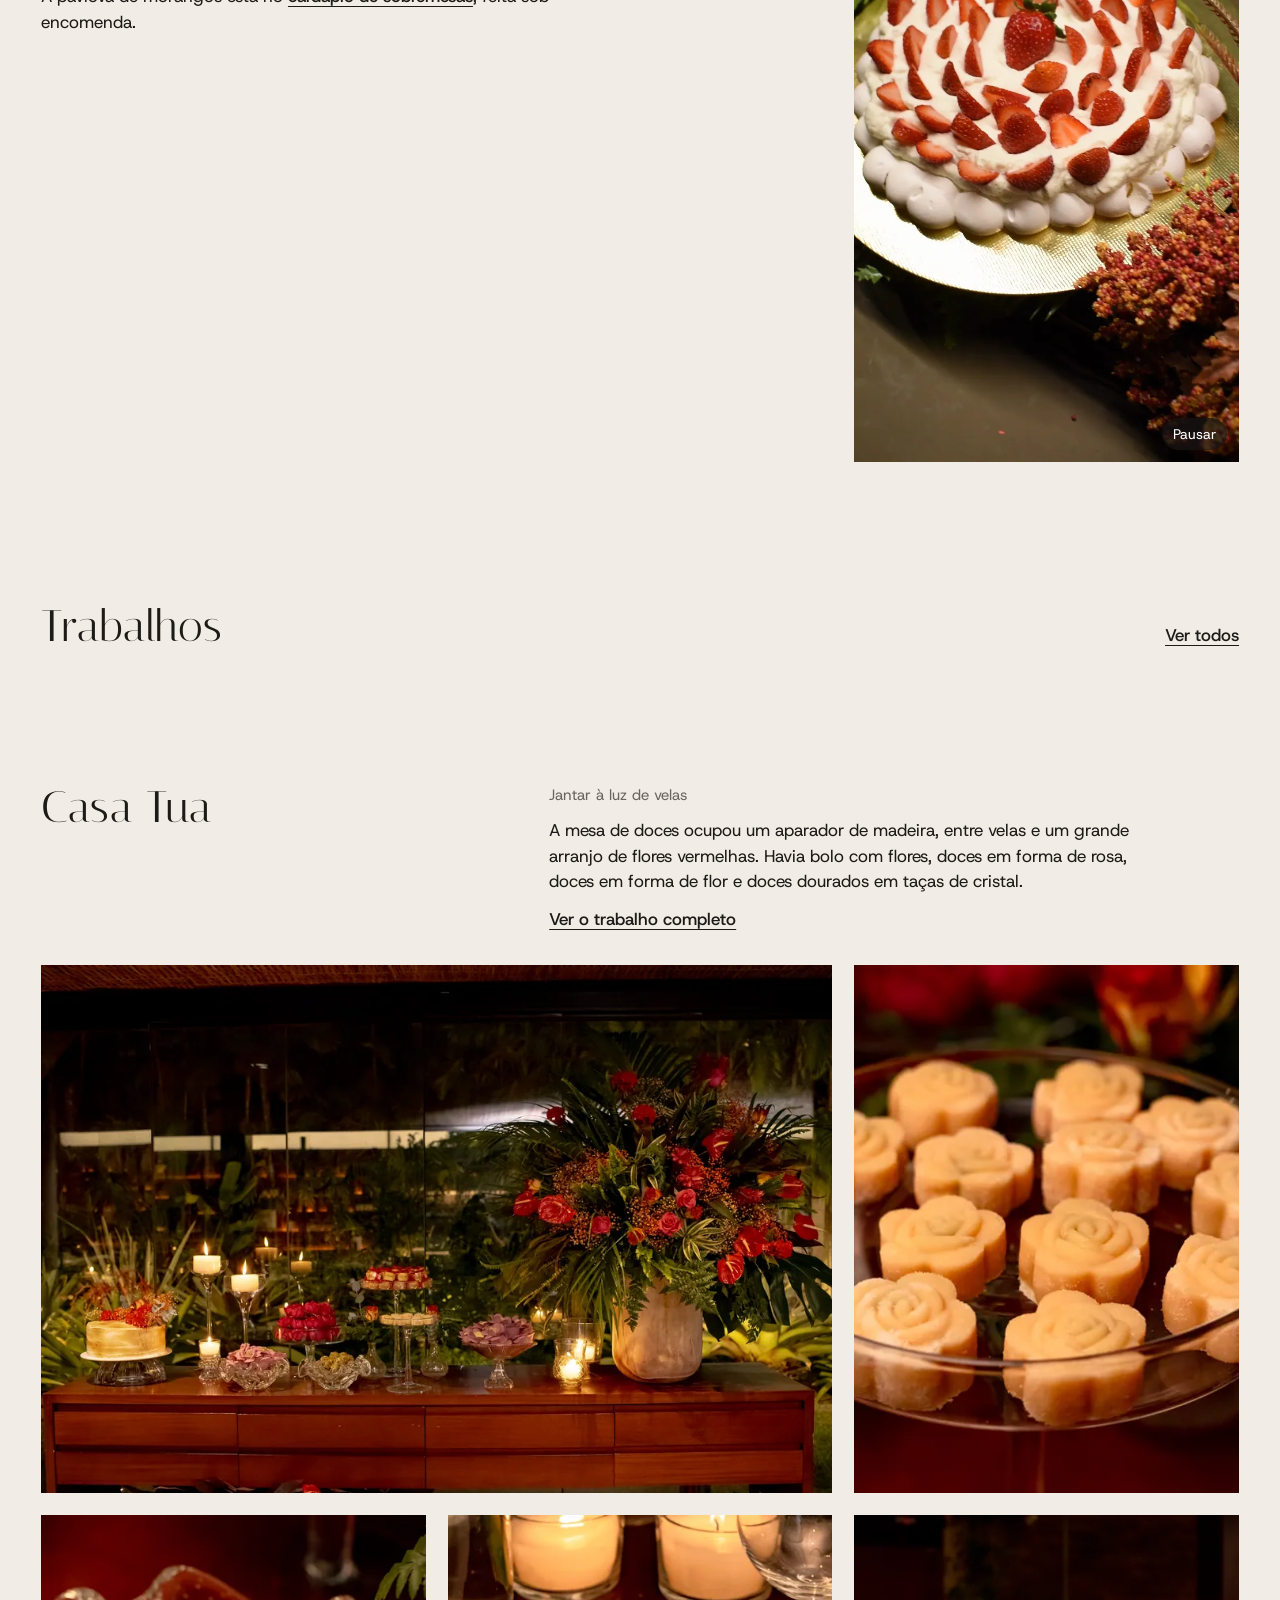
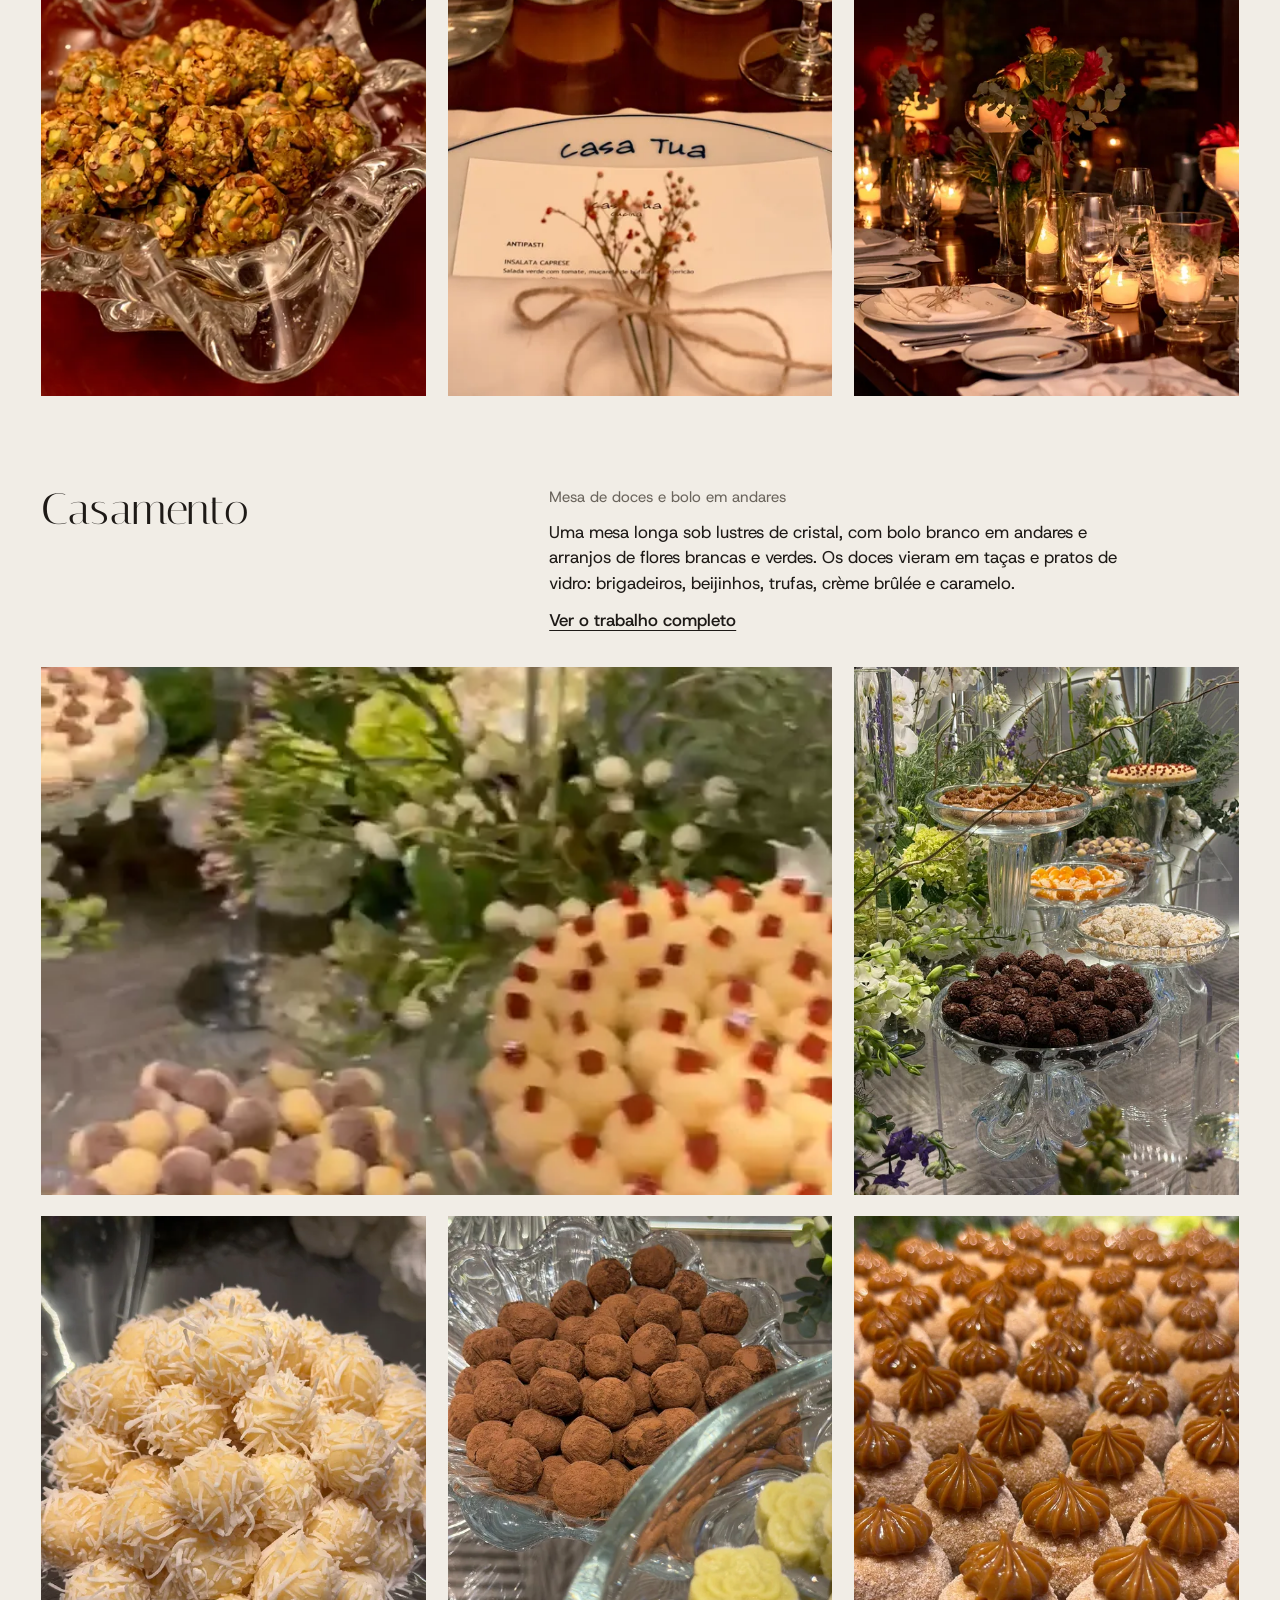
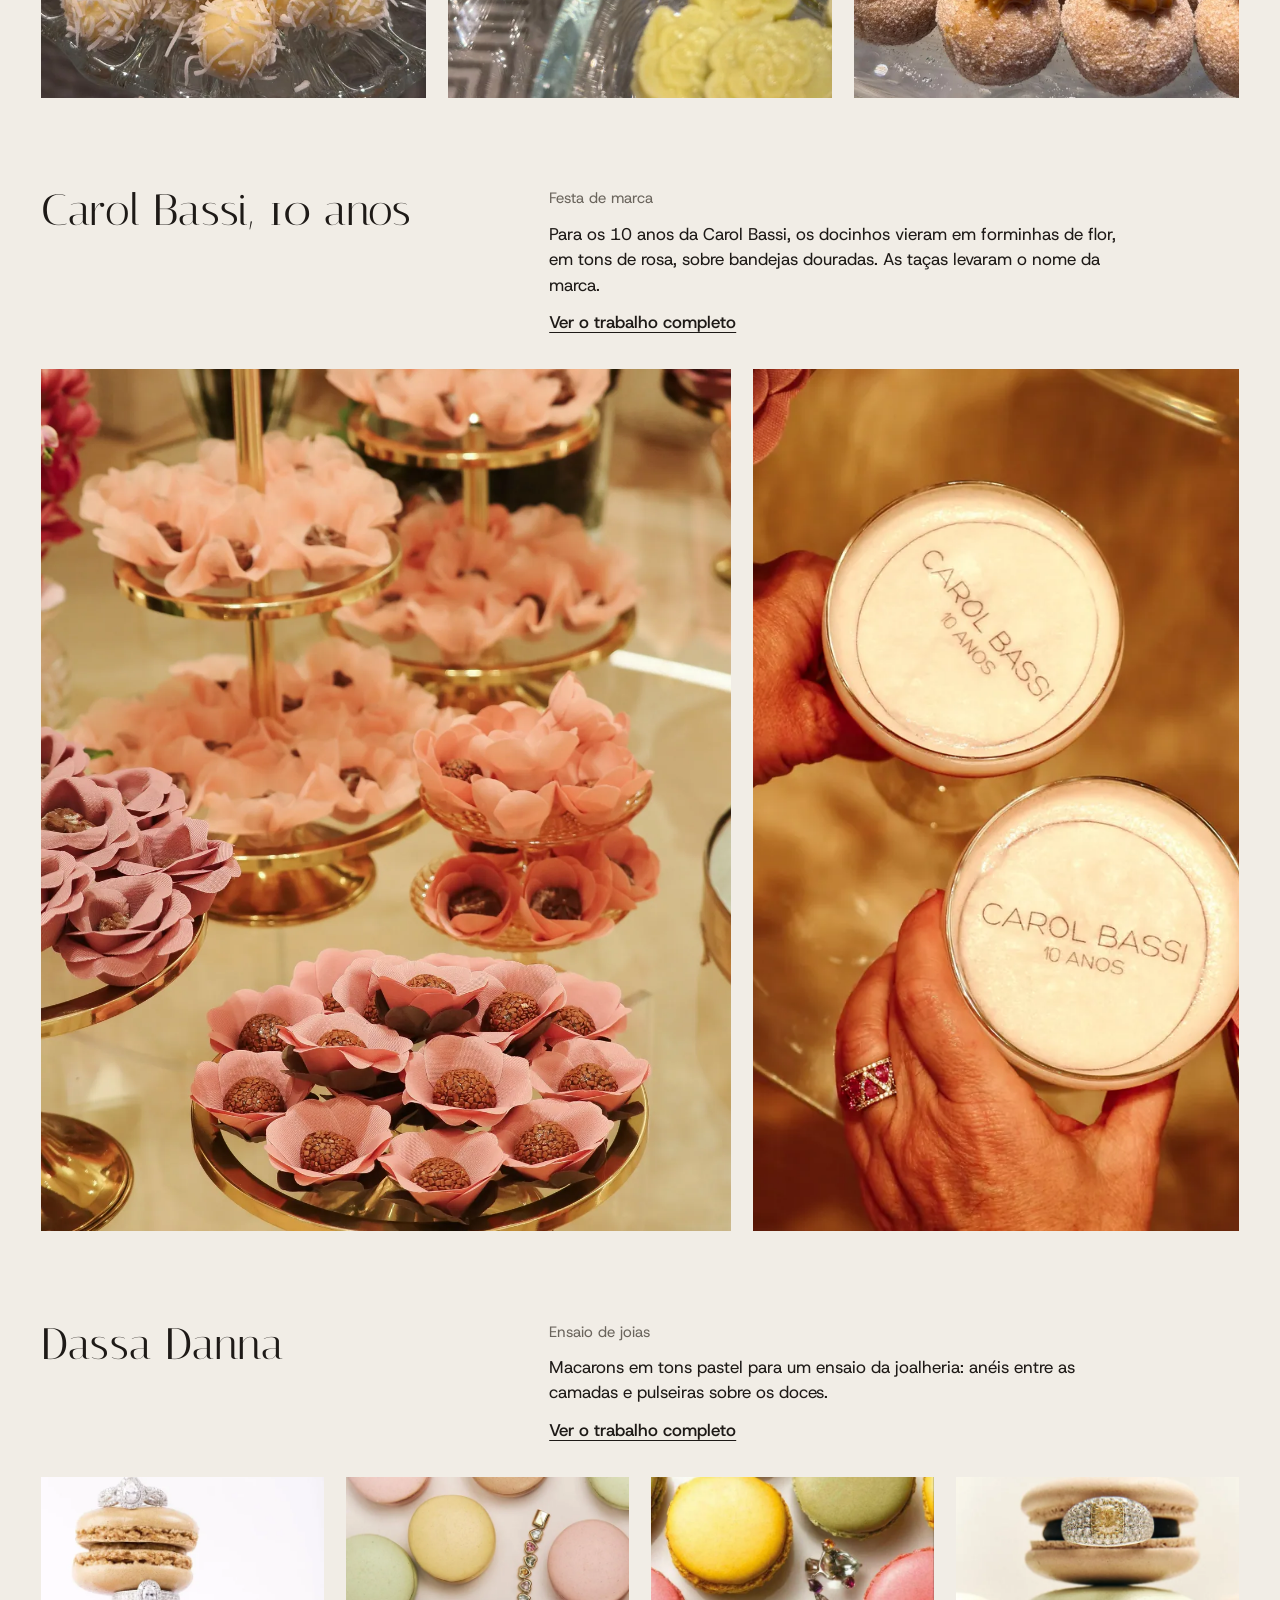
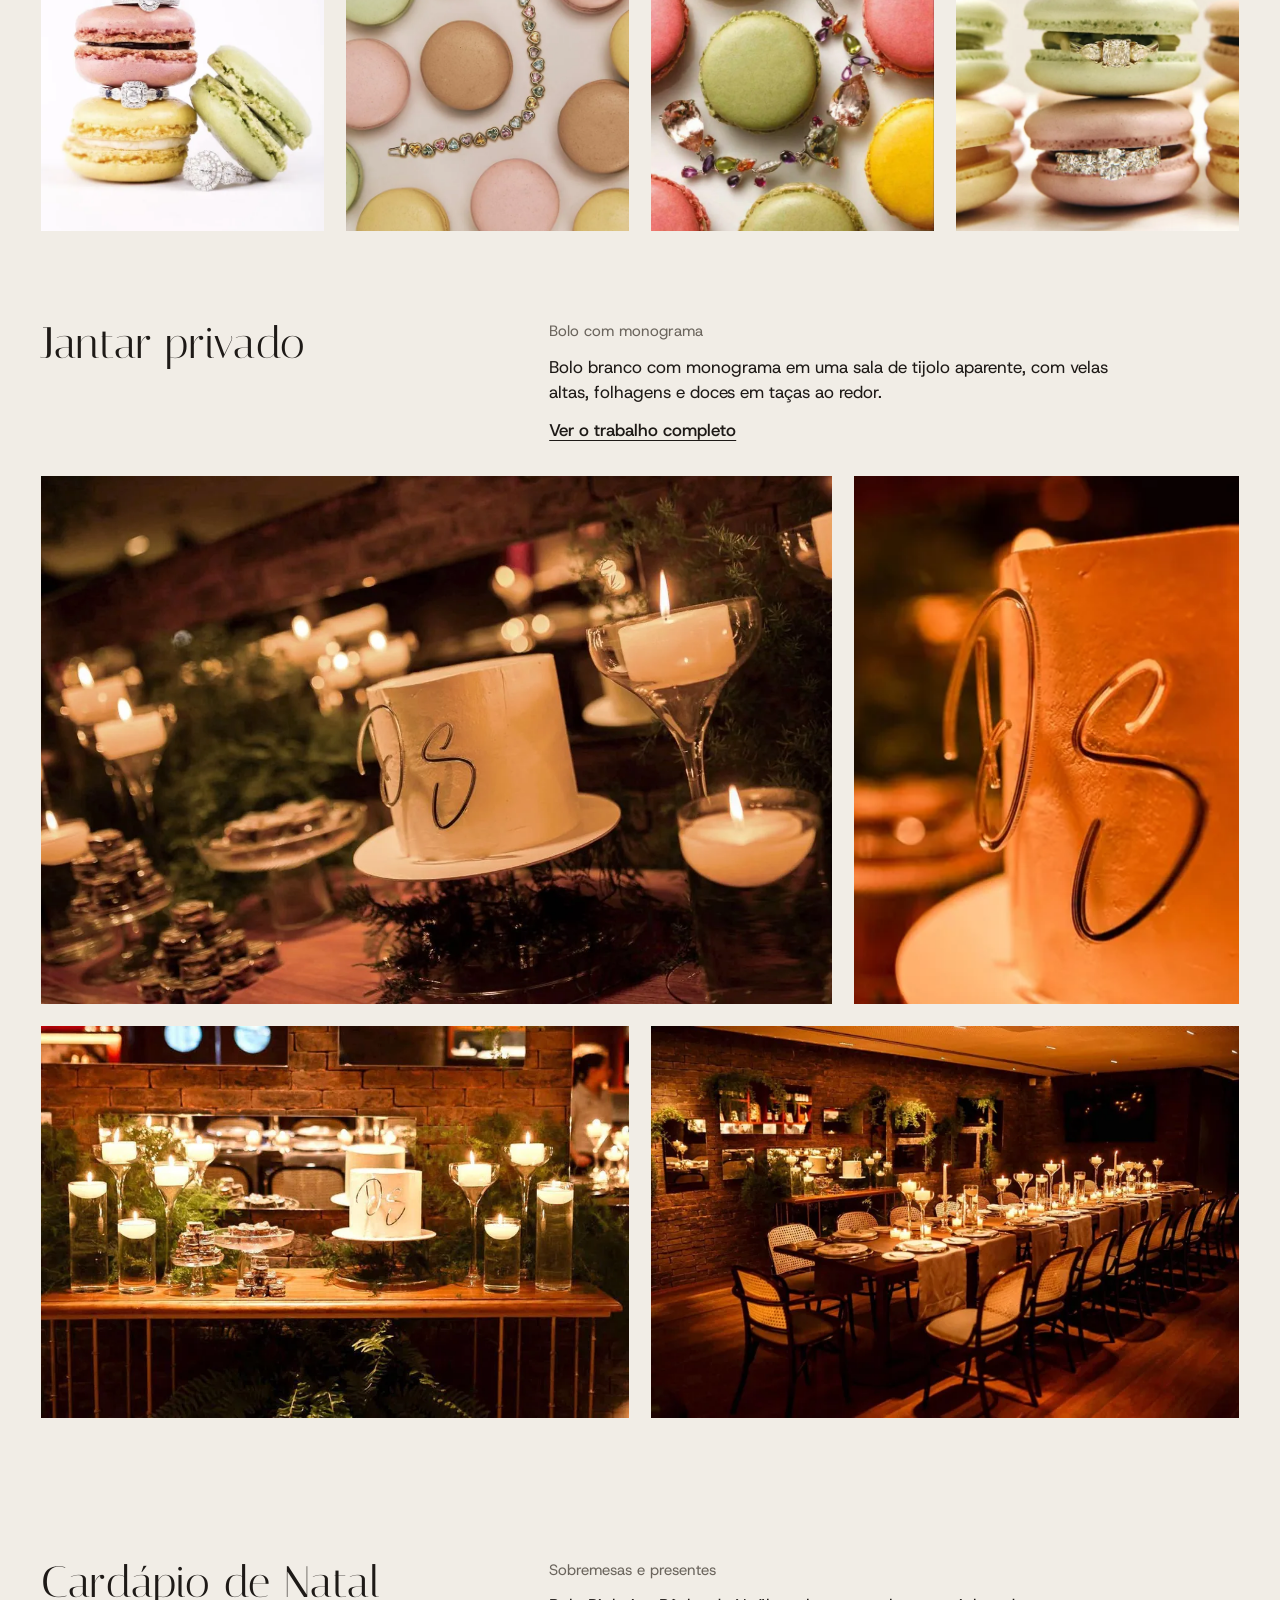
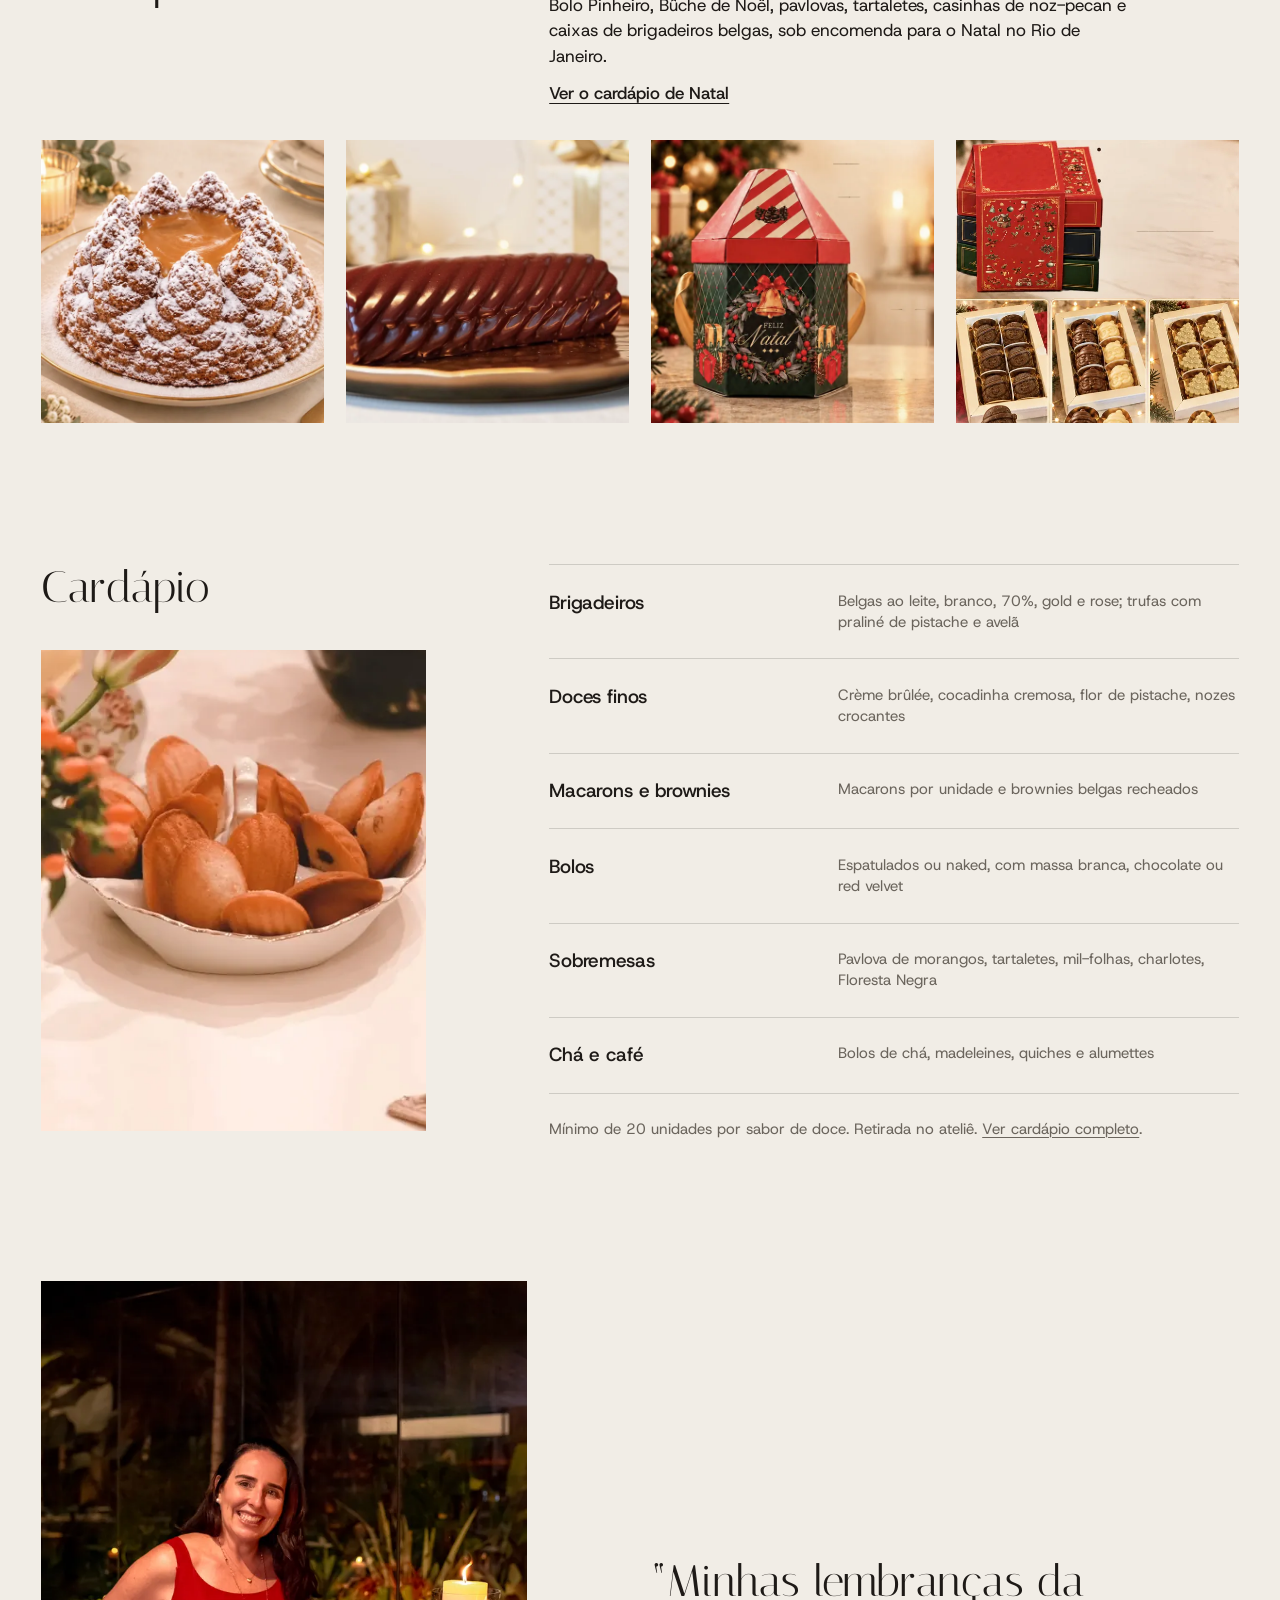
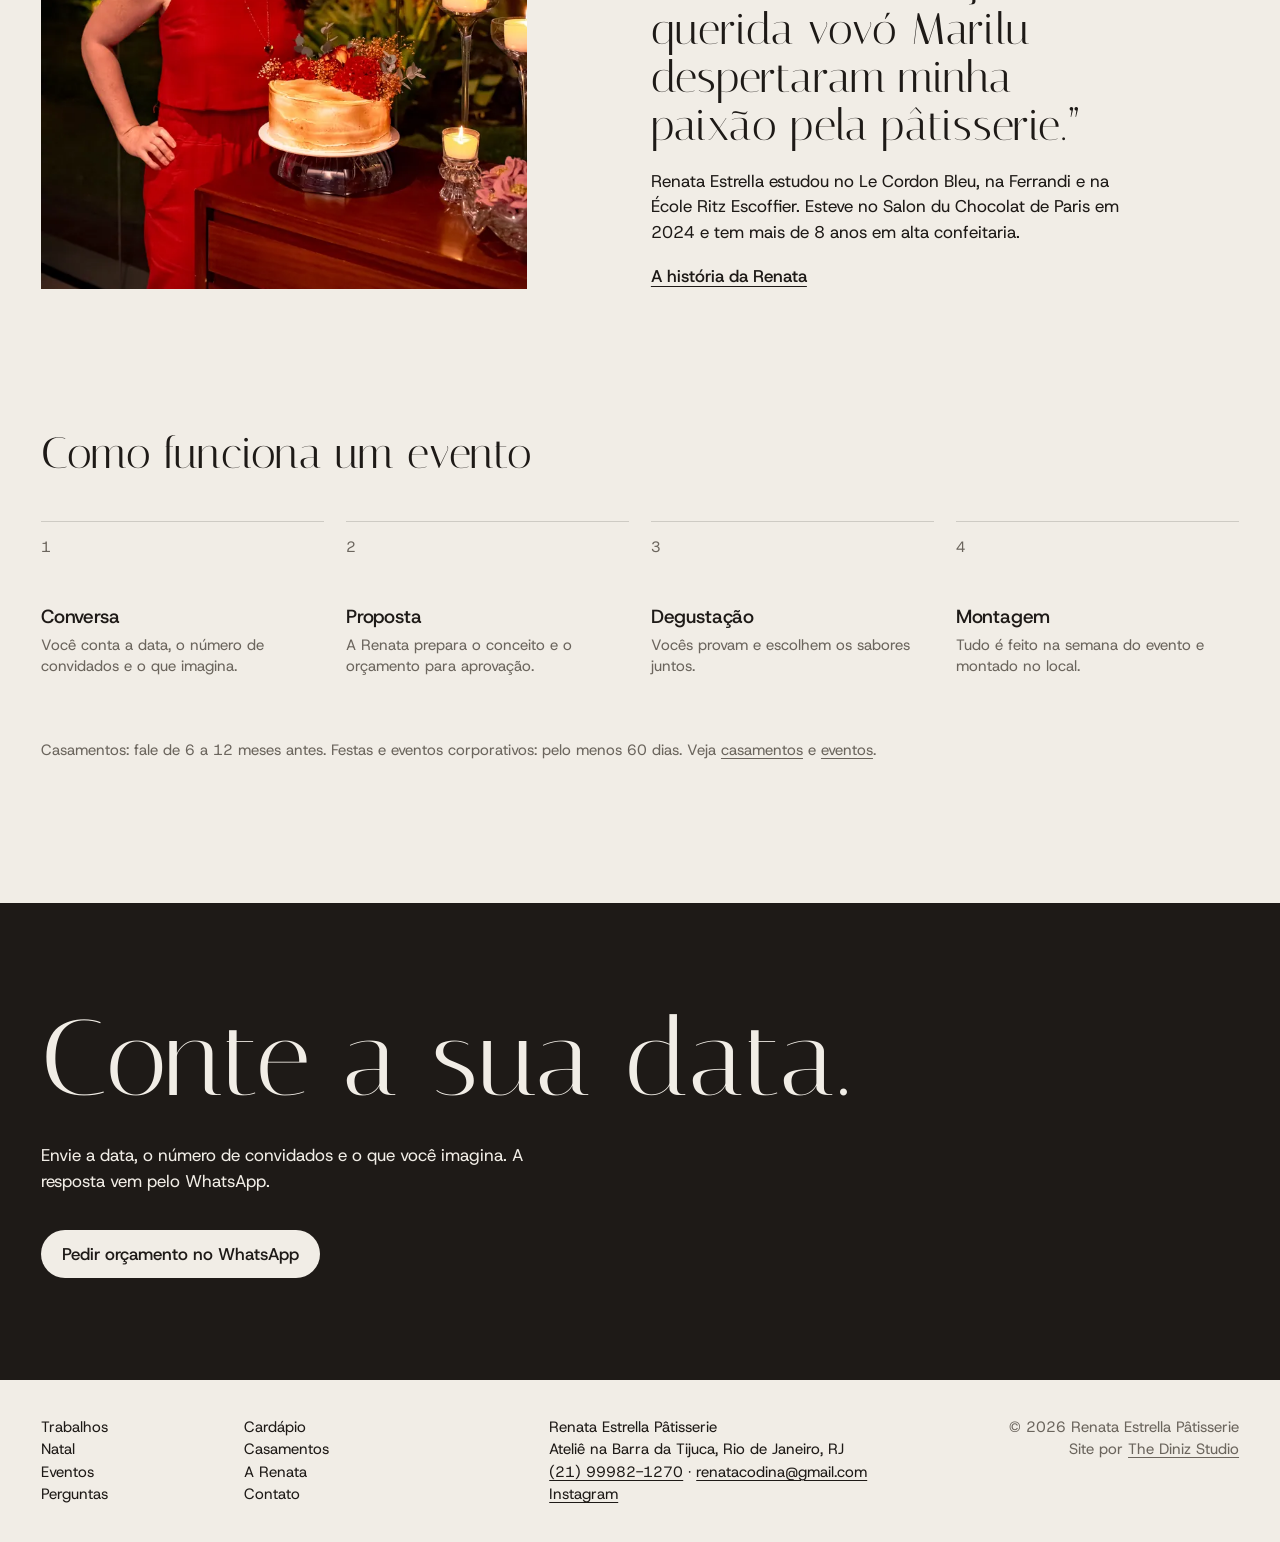
==== commit 6175fb7c: "Redesign the Renata Estrella site Replace the previous site with a minimal, photo-led design: bone a" ====
--- a/index.html
+++ b/index.html
@@ -1,3082 +1,132 @@
-<!DOCTYPE html>
+<!doctype html>
 <html lang="pt-BR">
 <head>
-  <meta charset="UTF-8">
-  <meta name="viewport" content="width=device-width, initial-scale=1.0">
-  <title>Renata — Pâtisserie de Luxo | Confeitaria Artesanal para Eventos</title>
-
-  <!-- SEO -->
-  <meta name="description" content="Pâtisserie de luxo no Rio de Janeiro: bolos e doces artesanais para casamentos e eventos de alto padrão, com formação Ferrandi Paris e Ritz Escoffier.">
-  <meta name="keywords" content="pâtisserie luxo, confeitaria premium Rio de Janeiro, bolo de casamento luxo, Ferrandi Paris, Le Cordon Bleu, alta confeitaria, eventos alto padrão">
-  <link rel="canonical" href="https://renataestrellapatisserie.com/">
-  <meta name="robots" content="index, follow, max-snippet:-1, max-image-preview:large, max-video-preview:-1">
-  <meta name="author" content="Renata Pâtisserie">
-  <meta name="theme-color" content="#0A0905">
-
-  <!-- Open Graph -->
-  <meta property="og:title" content="Renata — Pâtisserie de Luxo">
-  <meta property="og:description" content="Criações exclusivas para momentos que merecem ser eternizados. Formação: Ferrandi Paris · Ritz Escoffier · Le Cordon Bleu">
-  <meta property="og:type" content="website">
-  <meta property="og:url" content="https://renataestrellapatisserie.com/">
-  <meta property="og:image" content="https://renataestrellapatisserie.com/og-image.jpg?v=3">
-  <meta property="og:image:width" content="1200">
-  <meta property="og:image:height" content="630">
-  <meta property="og:image:alt" content="Renata Estrella Pâtisserie — mesa de doces à luz de velas com cristais e rosas">
-  <meta property="og:image:type" content="image/jpeg">
-  <meta property="og:locale" content="pt_BR">
-  <meta property="og:site_name" content="Renata Pâtisserie">
-
-  <!-- Twitter Cards -->
-  <meta name="twitter:card" content="summary_large_image">
-  <meta name="twitter:title" content="Renata — Pâtisserie de Luxo">
-  <meta name="twitter:description" content="Criações exclusivas para momentos que merecem ser eternizados.">
-  <meta name="twitter:image" content="https://renataestrellapatisserie.com/og-image.jpg?v=3">
-
-  <!-- Fonts -->
-  <link rel="preconnect" href="https://fonts.googleapis.com">
-  <link rel="preconnect" href="https://fonts.gstatic.com" crossorigin>
-  <link href="https://fonts.googleapis.com/css2?family=Cormorant+Garamond:ital,wght@0,300;0,400;0,500;0,600;1,300;1,400;1,500&family=Manrope:wght@300;400;500;600&display=swap" rel="stylesheet">
-
-  <!-- Favicon -->
-  <link rel="icon" type="image/svg+xml" href="data:image/svg+xml,%3Csvg xmlns='http://www.w3.org/2000/svg' viewBox='0 0 32 32'%3E%3Ccircle cx='16' cy='16' r='14' fill='%230A0905'/%3E%3Ctext x='50%25' y='22' text-anchor='middle' font-size='18' fill='%23C9A96E'%3ER%3C/text%3E%3C/svg%3E">
-  <link rel="apple-touch-icon" sizes="180x180" href="apple-touch-icon.png">
-  <link rel="manifest" href="manifest.json">
-
-  <!-- Structured Data -->
-  <script type="application/ld+json">
-  {
-    "@context": "https://schema.org",
-    "@graph": [
-      {
-        "@type": "WebSite",
-        "@id": "https://renataestrellapatisserie.com/#website",
-        "url": "https://renataestrellapatisserie.com/",
-        "name": "Renata Pâtisserie",
-        "inLanguage": "pt-BR",
-        "publisher": {"@id": "https://renataestrellapatisserie.com/#business"}
-      },
-      {
-        "@type": "Bakery",
-        "@id": "https://renataestrellapatisserie.com/#business",
-        "name": "Renata Pâtisserie",
-        "description": "Pâtisserie de luxo especializada em criações artesanais para casamentos, eventos corporativos e celebrações de alto padrão.",
-        "url": "https://renataestrellapatisserie.com/",
-        "telephone": "+5521999821270",
-        "email": "contato@renatapatisserie.com.br",
-        "priceRange": "$$$$",
-        "image": "https://renataestrellapatisserie.com/og-image.jpg",
-        "address": {
-          "@type": "PostalAddress",
-          "addressLocality": "Rio de Janeiro",
-          "addressRegion": "RJ",
-          "addressCountry": "BR"
-        },
-        "geo": {"@type": "GeoCoordinates", "latitude": "-22.9068", "longitude": "-43.1729"},
-        "areaServed": [
-          {"@type": "Country", "name": "Brasil"},
-          {"@type": "City", "name": "Rio de Janeiro"}
-        ],
-        "openingHoursSpecification": [{"@type": "OpeningHoursSpecification","dayOfWeek": ["Monday","Tuesday","Wednesday","Thursday","Friday"],"opens": "09:00","closes": "18:00"}],
-        "sameAs": ["https://www.instagram.com/renataestrella.patisserie"],
-        "aggregateRating": {"@type": "AggregateRating", "ratingValue": "5", "bestRating": "5", "reviewCount": "4"}
-      },
-      {
-        "@type": "Person",
-        "@id": "https://renataestrellapatisserie.com/#founder",
-        "name": "Renata",
-        "jobTitle": "Chef Pâtissière & Fundadora",
-        "description": "Chef pâtissière com formação nas mais prestigiosas escolas culinárias do mundo.",
-        "alumniOf": [
-          {"@type": "EducationalOrganization","name": "FERRANDI Paris"},
-          {"@type": "EducationalOrganization","name": "Ritz Escoffier"},
-          {"@type": "EducationalOrganization","name": "Le Cordon Bleu"}
-        ],
-        "worksFor": {"@id": "https://renataestrellapatisserie.com/#business"}
-      },
-      {
-        "@type": "Service",
-        "name": "Bolos e Doces para Casamentos",
-        "description": "Criações artesanais únicas para o dia mais especial da sua vida.",
-        "provider": {"@id": "https://renataestrellapatisserie.com/#business"},
-        "areaServed": {"@type": "Country", "name": "Brasil"}
-      },
-      {
-        "@type": "Service",
-        "name": "Confeitaria para Eventos Corporativos",
-        "description": "Experiências gastronômicas de alto padrão para eventos executivos e lançamentos.",
-        "provider": {"@id": "https://renataestrellapatisserie.com/#business"},
-        "areaServed": {"@type": "Country", "name": "Brasil"}
-      },
-      {
-        "@type": "Service",
-        "name": "Celebrações Privadas",
-        "description": "Aniversários, formaturas e marcos íntimos celebrados com confeitaria de alto padrão.",
-        "provider": {"@id": "https://renataestrellapatisserie.com/#business"},
-        "areaServed": {"@type": "Country", "name": "Brasil"}
-      },
-      {
-        "@type": "FAQPage",
-        "mainEntity": [
-          {"@type": "Question","name": "Com quanto tempo de antecedência devo entrar em contato?","acceptedAnswer": {"@type": "Answer","text": "Não existe um prazo fixo — somos conhecidas pela confiabilidade e pela capacidade de nos adaptar à sua data e às suas necessidades. Quanto antes conversarmos, mais espaço temos para consultoria, degustação e desenvolvimento do conceito, mas consulte Renata diretamente para confirmar disponibilidade para o seu evento."}},
-          {"@type": "Question","name": "Como funciona o processo de criação?","acceptedAnswer": {"@type": "Answer","text": "Começa com uma consultoria onde Renata entende a visão, tema e preferências do cliente. Em seguida, é desenvolvido um briefing criativo exclusivo para aprovação. Após isso, é realizada uma sessão de degustação. Na semana do evento, a produção e montagem são feitas pessoalmente no local."}},
-          {"@type": "Question","name": "Vocês atendem fora de Rio de Janeiro?","acceptedAnswer": {"@type": "Answer","text": "Sim. Renata atende eventos em todo o Brasil e em destinos internacionais para projetos especiais. Custos de deslocamento e logística são detalhados durante a consultoria."}},
-          {"@type": "Question","name": "Quais são os valores para um projeto?","acceptedAnswer": {"@type": "Answer","text": "Cada projeto é orçado individualmente, pois depende da complexidade, número de convidados e localização. Os valores são apresentados durante a consultoria inicial, sem compromisso."}},
-          {"@type": "Question","name": "É possível acomodar restrições alimentares?","acceptedAnswer": {"@type": "Answer","text": "Sim, de acordo com a restrição podemos buscar a solução mais adequada para o cliente."}}
-        ]
-      },
-      {
-        "@type": "Recipe",
-        "name": "Vichyssoise",
-        "author": {"@id": "https://renataestrellapatisserie.com/#founder"},
-        "description": "A vichyssoise é uma sopa tradicional da culinária francesa, feita à base de alho-poró, cebola, batata e creme de leite, que pode ser servida fria ou quente.",
-        "image": "https://renataestrellapatisserie.com/assets/ebook/ebook-02-vichyssoise.webp",
-        "recipeCuisine": "Francesa",
-        "recipeCategory": "Sopa",
-        "inLanguage": "pt-BR",
-        "recipeYield": "4 porções",
-        "recipeIngredient": [
-          "4 batatas inglesas",
-          "½ cebola cortada em rodelas",
-          "2 talos de alho-poró cortados em rodelas",
-          "1 colher de sopa de manteiga gelada (25g)",
-          "1 xícara de creme de leite fresco (200ml)",
-          "Água quente (2l)",
-          "1 pitada de sal"
-        ],
-        "recipeInstructions": [
-          {"@type": "HowToStep", "text": "Descasque as batatas e corte-as em cubos ou rodelas. Reserve em um bowl com água."},
-          {"@type": "HowToStep", "text": "Em uma panela com um pouco de azeite, refogue a cebola e o alho-poró. Acrescente as batatas, misture bem e deixe suar um pouco."},
-          {"@type": "HowToStep", "text": "Acrescente a água fervendo até cobrir as batatas. Tampe a panela e deixe cozinhar bem, até a batata ficar cozida."},
-          {"@type": "HowToStep", "text": "Em um liquidificador, bata bem o caldo. Adicione a manteiga gelada e bata novamente. Em seguida, acrescente o creme de leite fresco e bata até obter uma mistura homogênea."},
-          {"@type": "HowToStep", "text": "Experimente e ajuste o sal ao seu paladar. Sirva quente ou gelada."}
-        ]
-      },
-      {
-        "@type": "Review",
-        "itemReviewed": {"@id": "https://renataestrellapatisserie.com/#business"},
-        "author": {"@type": "Person", "name": "Adriana Medeiros"},
-        "reviewRating": {"@type": "Rating", "ratingValue": "5", "bestRating": "5"},
-        "reviewBody": "Obrigada pelo melhor bolo da minha vida! MARAVILHOSO!",
-        "inLanguage": "pt-BR"
-      },
-      {
-        "@type": "Review",
-        "itemReviewed": {"@id": "https://renataestrellapatisserie.com/#business"},
-        "author": {"@type": "Person", "name": "Isabella Chen"},
-        "reviewRating": {"@type": "Rating", "ratingValue": "5", "bestRating": "5"},
-        "reviewBody": "A decoração foi linda e todos amaram tudo! Muito obrigada por realizar tudo com tanta perfeição!",
-        "inLanguage": "pt-BR"
-      },
-      {
-        "@type": "Review",
-        "itemReviewed": {"@id": "https://renataestrellapatisserie.com/#business"},
-        "author": {"@type": "Person", "name": "Mariana Diniz"},
-        "reviewRating": {"@type": "Rating", "ratingValue": "5", "bestRating": "5"},
-        "reviewBody": "Você é fora da curva! O bolo estava sensacional e os brigadeiros estavam maravilhosos!",
-        "inLanguage": "pt-BR"
-      },
-      {
-        "@type": "Review",
-        "itemReviewed": {"@id": "https://renataestrellapatisserie.com/#business"},
-        "author": {"@type": "Person", "name": "Dassa Dana"},
-        "reviewRating": {"@type": "Rating", "ratingValue": "5", "bestRating": "5"},
-        "reviewBody": "Muito obrigado por sempre fazer tudo com tanto amor e carinho! Todo mundo se apaixonou pelos doces!",
-        "inLanguage": "pt-BR"
-      }
-    ]
-  }
-  </script>
-
-  <style>
-    /* =====================================================
-       DESIGN TOKENS
-    ===================================================== */
-    :root {
-      --bg:           #0A0905;
-      --bg-2:         #131109;
-      --bg-3:         #1C180F;
-      --gold:         #C9A96E;
-      --gold-lt:      #DFC08F;
-      --gold-dk:      #A0824F; /* ≥4.5:1 on all bg tokens (WCAG AA) */
-      --ivory:        #F5EFE0;
-      --ivory-2:      #C8BDA8;
-      --text:         #F0E8D4;
-      --text-2:       #9C917F; /* ≥4.5:1 on all bg tokens (WCAG AA) */
-      --text-3:       #8D8271; /* ≥4.5:1 on all bg tokens (WCAG AA) */
-      --line:         rgba(201,169,110,0.15);
-      --line-sub:     rgba(201,169,110,0.08);
-
-      --serif:        'Cormorant Garamond', Georgia, serif;
-      --sans:         'Manrope', system-ui, sans-serif;
-
-      --ease-lux:     cubic-bezier(0.25, 0.1, 0.1, 1.0);
-      --ease-out:     cubic-bezier(0.16, 1, 0.3, 1);
-      --ease-std:     cubic-bezier(0.4, 0, 0.2, 1);
-    }
-
-    /* =====================================================
-       RESET
-    ===================================================== */
-    *, *::before, *::after { box-sizing: border-box; margin: 0; padding: 0; }
-    html {
-      scroll-behavior: smooth;
-      -webkit-text-size-adjust: 100%;
-      text-rendering: optimizeLegibility;
-      -webkit-font-smoothing: antialiased;
-    }
-    body {
-      background: var(--bg);
-      color: var(--text);
-      font-family: var(--sans);
-      font-weight: 400;
-      font-size: 1rem;
-      line-height: 1.7;
-      overflow-x: hidden;
-    }
-    img { display: block; max-width: 100%; }
-    a { color: inherit; text-decoration: none; }
-    ul, ol { list-style: none; }
-    button { border: none; background: none; font-family: inherit; }
-
-    .skip-link {
-      position: absolute; top: -100%; left: 1rem; z-index: 9999;
-      background: var(--gold); color: var(--bg);
-      font-family: var(--sans); font-size: .75rem; font-weight: 600;
-      letter-spacing: .04em;
-      padding: .8rem 1.4rem; border-radius: 2px;
-      transition: top .2s var(--ease-out);
-    }
-    .skip-link:focus { top: 1rem; }
-
-    /* =====================================================
-       UTILITIES
-    ===================================================== */
-    .wrap {
-      width: 100%;
-      max-width: 90rem;
-      margin-inline: auto;
-      padding-inline: clamp(1.25rem, 5vw, 4rem);
-    }
-    .overline {
-      font-family: var(--sans);
-      font-size: 0.75rem;
-      font-weight: 500;
-      letter-spacing: 0.18em;
-      text-transform: uppercase;
-      color: var(--gold);
-    }
-    .sr-only {
-      position: absolute; width: 1px; height: 1px;
-      padding: 0; margin: -1px; overflow: hidden;
-      clip: rect(0,0,0,0); white-space: nowrap; border: 0;
-    }
-
-
-    /* =====================================================
-       INTRO PANEL — fixed, blocks until dismissed
-    ===================================================== */
-    body.intro-lock { overflow: hidden; touch-action: none; }
-
-    #introPanel {
-      position: fixed;
-      inset: 0;
-      z-index: 9000;
-      background: var(--bg);
-      display: flex;
-      flex-direction: column;
-      align-items: center;
-      justify-content: center;
-      cursor: pointer;
-      transition: transform 1.1s cubic-bezier(0.76, 0, 0.24, 1);
-      will-change: transform;
-    }
-    /* Radial gold glow */
-    #introPanel::before {
-      content: '';
-      position: absolute; inset: 0;
-      background: radial-gradient(ellipse 65% 55% at 50% 56%, rgba(201,169,110,.07) 0%, transparent 70%);
-      pointer-events: none;
-    }
-    #introPanel.out { transform: translateY(-100%); }
-
-    .intro-inner {
-      display: flex;
-      flex-direction: column;
-      align-items: center;
-      gap: 1.4rem;
-      position: relative; z-index: 1;
-    }
-    /* Staggered serif letters */
-    .intro-logo {
-      display: flex;
-      align-items: center;
-      justify-content: center;
-    }
-    .intro-logo canvas {
-      width: clamp(280px, 84vw, 720px);
-      height: auto;
-      opacity: 0;
-      transform: translateY(28px);
-      animation: il-rise 1.1s .08s var(--ease-out) forwards;
-      pointer-events: none;
-      user-select: none;
-      display: block;
-      background: transparent;
-    }
-    @keyframes il-rise {
-      to { opacity: 1; transform: translateY(0) rotate(0deg); }
-    }
-    /* Growing gold rule */
-    .intro-rule {
-      width: 1px; height: 0;
-      background: linear-gradient(to bottom, var(--gold), transparent);
-      animation: rule-grow 1.1s .62s var(--ease-out) forwards;
-    }
-    @keyframes rule-grow { to { height: 52px; } }
-    /* Subtitle */
-    .intro-sub {
-      font-size: clamp(.72rem, 3vw, .85rem);
-      letter-spacing: .28em;
-      margin-right: -.28em;
-      text-transform: uppercase;
-      color: var(--gold);
-      opacity: 0;
-      animation: il-rise .7s .88s var(--ease-out) forwards;
-    }
-    /* Scroll / tap hint */
-    .intro-hint {
-      margin-top: .6rem;
-      display: flex; flex-direction: column; align-items: center; gap: .45rem;
-      opacity: 0;
-      animation: il-rise .7s 1.4s var(--ease-out) forwards;
-    }
-    .intro-hint-line {
-      width: 1px; height: 36px;
-      background: linear-gradient(to bottom, var(--gold-dk), transparent);
-      animation: hint-pulse 2.2s 1.5s ease-in-out infinite;
-    }
-    @keyframes hint-pulse {
-      0%, 100% { opacity: .35; transform: scaleY(1); }
-      50%       { opacity: 1;   transform: scaleY(1.15); }
-    }
-    .intro-hint-label {
-      font-size: clamp(.68rem, 2.2vw, .75rem); letter-spacing: .2em;
-      margin-right: -.2em;
-      text-transform: uppercase; color: var(--text-2);
-    }
-    /* Reduced motion */
-    @media (prefers-reduced-motion: reduce) {
-      .intro-logo span, .intro-sub, .intro-hint { animation: none; opacity: 1; transform: none; }
-      .intro-rule { animation: none; height: 52px; }
-    }
-
-    /* =====================================================
-       NAVIGATION
-    ===================================================== */
-    .nav {
-      position: fixed; top: 0; left: 0; right: 0; z-index: 100;
-      padding: 1.5rem 0;
-      transition: padding .4s var(--ease-std), background .4s, backdrop-filter .4s;
-    }
-    .nav.on {
-      padding: 1rem 0;
-      background: rgba(10,9,5,.93);
-      backdrop-filter: blur(14px);
-      -webkit-backdrop-filter: blur(14px);
-      border-bottom: 1px solid var(--line-sub);
-    }
-    .nav__inner {
-      display: flex; align-items: center; justify-content: space-between;
-      gap: 1rem;
-    }
-    .nav__logo {
-      font-family: var(--serif); font-size: clamp(1.05rem, 2.2vw, 1.3rem);
-      font-weight: 400; letter-spacing: 0.1em; text-transform: uppercase;
-      color: var(--ivory); white-space: nowrap;
-    }
-    .nav__logo b { color: var(--gold); font-weight: 400; }
-    .nav__links {
-      display: none; gap: 2.25rem; align-items: center;
-    }
-    .nav__links a {
-      font-size: 0.75rem; font-weight: 500; letter-spacing: 0.14em;
-      text-transform: uppercase; color: var(--ivory-2);
-      transition: color .3s;
-    }
-    .nav__links a:hover { color: var(--gold); }
-    .nav__end {
-      display: flex; align-items: center; gap: .85rem;
-      flex-shrink: 0;
-    }
-    /* High-contrast CTA — ivory stays visible over hero pastry video/photos */
-    .nav__cta {
-      display: inline-flex; align-items: center; justify-content: center;
-      font-size: 0.72rem; font-weight: 600; letter-spacing: 0.12em;
-      text-transform: uppercase;
-      color: var(--bg);
-      background: var(--ivory);
-      padding: .7rem 1.25rem;
-      border-radius: 2px;
-      border: 1px solid var(--ivory);
-      line-height: 1.2;
-      transition: background .3s, border-color .3s, color .3s, transform .2s;
-      white-space: nowrap;
-    }
-    .nav__cta:hover {
-      background: var(--gold-lt);
-      border-color: var(--gold-lt);
-      color: var(--bg);
-      transform: translateY(-1px);
-    }
-    .nav__cta-short { display: none; }
-    @media (max-width: 420px) {
-      .nav__cta-full { display: none; }
-      .nav__cta-short { display: inline; }
-      .nav__cta { padding: .65rem 0.95rem; font-size: 0.68rem; letter-spacing: 0.1em; }
-    }
-    .nav__burger {
-      display: flex; flex-direction: column; justify-content: center; align-items: flex-end;
-      gap: 5px; width: 44px; height: 44px; padding: 0; margin-right: -11px;
-    }
-    .nav__burger span { width: 22px; }
-    .nav__burger span {
-      display: block; height: 1px; background: var(--ivory);
-      transition: transform .3s, opacity .3s, width .3s;
-    }
-    .nav__burger span:nth-child(2) { width: 14px; }
-    .nav__burger.x span:nth-child(1) { transform: translateY(6px) rotate(45deg); }
-    .nav__burger.x span:nth-child(2) { opacity: 0; width: 0; }
-    .nav__burger.x span:nth-child(3) { transform: translateY(-6px) rotate(-45deg); }
-
-    /* Mobile overlay */
-    .nav__mob {
-      position: fixed; inset: 0; z-index: 99;
-      background: var(--bg);
-      display: flex; flex-direction: column;
-      align-items: center; justify-content: center; gap: 1.75rem;
-      opacity: 0; pointer-events: none;
-      transition: opacity .4s var(--ease-std);
-    }
-    .nav__mob.open { opacity: 1; pointer-events: auto; }
-    .nav__mob a {
-      font-family: var(--serif); font-size: clamp(2rem, 7vw, 2.75rem);
-      font-weight: 300; color: var(--ivory); letter-spacing: .05em;
-      transition: color .3s;
-    }
-    .nav__mob a:hover { color: var(--gold); }
-    .nav__mob .mob-cta {
-      font-family: var(--sans); font-size: .75rem; font-weight: 600;
-      letter-spacing: .14em; text-transform: uppercase;
-      color: var(--bg); background: var(--ivory);
-      padding: .95rem 2.5rem; border-radius: 2px; margin-top: .5rem;
-      border: 1px solid var(--ivory);
-    }
-
-    /* =====================================================
-       HERO
-    ===================================================== */
-    #inicio {
-      position: relative;
-      height: 100svh; min-height: 600px;
-      display: flex; align-items: flex-end;
-      overflow: hidden;
-    }
-    .hero-media {
-      position: absolute; inset: 0; z-index: 0;
-    }
-    .hero-img, .hero-video {
-      width: 100%; height: 100%; object-fit: cover; object-position: center;
-    }
-    .hero-img {
-      transform: scale(1.08);
-      animation: hero-zoom 12s var(--ease-lux) forwards;
-      will-change: transform;
-    }
-    @keyframes hero-zoom {
-      from { transform: scale(1.08); }
-      to   { transform: scale(1.00); }
-    }
-    .hero-grad {
-      position: absolute; inset: 0;
-      background:
-        linear-gradient(to top,  rgba(10,9,5,.97) 0%, rgba(10,9,5,.55) 45%, rgba(10,9,5,.15) 75%, rgba(10,9,5,.35) 100%),
-        linear-gradient(to right, rgba(10,9,5,.75) 0%, transparent 60%);
-    }
-    .hero-body {
-      position: relative; z-index: 2; width: 100%;
-      padding-top: 5rem;
-      padding-bottom: clamp(2rem, 6vh, 4rem);
-    }
-    .hero-eyebrow {
-      display: flex; align-items: center; gap: 1rem;
-      margin-bottom: 1.25rem;
-      opacity: 0; transform: translateY(14px);
-      animation: fadeup .8s .2s var(--ease-out) forwards;
-    }
-    .hero-eyebrow::before {
-      content: ''; display: block; width: 28px; height: 1px;
-      background: var(--gold); flex-shrink: 0;
-    }
-    .hero-h1 {
-      font-family: var(--serif);
-      font-size: clamp(2.5rem, 5.5vw, 5rem);
-      font-weight: 300; line-height: 1.0; letter-spacing: -.02em;
-      color: var(--ivory); max-width: 14ch;
-      margin-bottom: 1.5rem;
-      opacity: 0; transform: translateY(22px);
-      animation: fadeup 1s .4s var(--ease-out) forwards;
-    }
-    .hero-h1 em { font-style: italic; color: var(--gold); }
-    .hero-sub {
-      font-size: clamp(.85rem, 1.4vw, 1rem); font-weight: 400;
-      color: var(--ivory-2); max-width: 42ch; line-height: 1.8;
-      margin-bottom: 2.5rem;
-      opacity: 0; transform: translateY(18px);
-      animation: fadeup .9s .6s var(--ease-out) forwards;
-    }
-    .hero-actions {
-      display: flex; flex-direction: column; gap: .75rem; align-items: flex-start;
-      opacity: 0; transform: translateY(14px);
-      animation: fadeup .8s .8s var(--ease-out) forwards;
-    }
-    @keyframes fadeup {
-      to { opacity: 1; transform: translateY(0); }
-    }
-    .btn-gold {
-      display: inline-flex; align-items: center; gap: .7rem;
-      font-size: .75rem; font-weight: 600; letter-spacing: .14em;
-      text-transform: uppercase; color: var(--bg);
-      background: var(--ivory); padding: 1rem 2rem; border-radius: 2px;
-      border: 1px solid var(--ivory);
-      transition: background .3s, border-color .3s, transform .2s;
-    }
-    .btn-gold:hover { background: var(--gold-lt); border-color: var(--gold-lt); transform: translateY(-1px); }
-    .btn-outline {
-      display: inline-flex; align-items: center; gap: .7rem;
-      font-size: .75rem; font-weight: 500; letter-spacing: .14em;
-      text-transform: uppercase; color: var(--ivory);
-      padding: 1rem 2rem; border: 1px solid rgba(245,239,224,.45); border-radius: 2px;
-      transition: border-color .3s, color .3s, transform .2s;
-    }
-    .btn-outline:hover { border-color: var(--gold); color: var(--gold); transform: translateY(-1px); }
-    .hero-scroll {
-      position: absolute; bottom: 2rem; right: clamp(1.25rem,5vw,4rem);
-      z-index: 2;
-      display: flex; flex-direction: column; align-items: center; gap: .4rem;
-      opacity: 0; animation: fadeup .8s 1.3s var(--ease-out) forwards;
-    }
-    .hero-scroll-line {
-      width: 1px; height: 44px;
-      background: linear-gradient(to bottom, var(--gold-dk), transparent);
-      animation: pulse-line 2s ease-in-out infinite;
-    }
-    @keyframes pulse-line {
-      0%,100% { opacity: .5; transform: scaleY(1); }
-      50% { opacity: 1; transform: scaleY(1.15); }
-    }
-    .hero-scroll-label {
-      font-size: .7rem; font-weight: 500; letter-spacing: .18em;
-      text-transform: uppercase; color: var(--text-2);
-      writing-mode: vertical-rl;
-    }
-
-    /* =====================================================
-       CREDENTIALS BAR
-    ===================================================== */
-    #creds {
-      border-top: 1px solid var(--line-sub);
-      border-bottom: 1px solid var(--line-sub);
-      background: var(--bg-2);
-      padding: 0;
-      overflow: hidden;
-    }
-    .creds-inner {
-      display: flex; flex-wrap: wrap;
-      justify-content: center;
-    }
-    .cred {
-      display: flex; flex-direction: column; align-items: center;
-      padding: 1.75rem clamp(1.5rem,3vw,3rem);
-      text-align: center;
-      position: relative;
-    }
-    .cred:not(:last-child)::after {
-      content: ''; position: absolute;
-      right: 0; top: 25%; height: 50%;
-      width: 1px; background: var(--line);
-    }
-    .cred-name {
-      font-family: var(--serif);
-      font-size: clamp(1rem, 2.2vw, 1.35rem);
-      font-weight: 400; letter-spacing: .08em;
-      color: var(--ivory); white-space: nowrap;
-    }
-    .cred-sub {
-      font-size: .7rem; font-weight: 500; letter-spacing: .16em;
-      text-transform: uppercase; color: var(--gold);
-      margin-top: .3rem;
-    }
-
-    /* =====================================================
-       EDITORIAL STATEMENT
-    ===================================================== */
-    #statement {
-      padding: clamp(5rem,12vh,10rem) 0;
-      text-align: center; position: relative; overflow: hidden;
-    }
-    #statement::before {
-      content: '\201C';
-      position: absolute; top: -3rem; left: 50%;
-      transform: translateX(-50%);
-      font-family: var(--serif);
-      font-size: clamp(14rem,28vw,22rem);
-      color: rgba(201,169,110,.04);
-      line-height: 1; pointer-events: none; user-select: none;
-    }
-    .stmt-quote {
-      font-family: var(--serif);
-      font-size: clamp(1.7rem, 4.5vw, 4rem);
-      font-weight: 300; font-style: italic;
-      line-height: 1.3; color: var(--ivory);
-      max-width: 22ch; margin: 0 auto 1.5rem;
-    }
-    .stmt-quote em { font-style: normal; color: var(--gold); }
-    .stmt-by {
-      font-size: .62rem; font-weight: 500; letter-spacing: .22em;
-      text-transform: uppercase; color: var(--text-2);
-    }
-
-    /* =====================================================
-       FOUNDER STORY — Scroll-Driven
-    ===================================================== */
-    #founder { position: relative; }
-    .founder-intro {
-      padding: clamp(3rem,7vh,5rem) 0;
-      text-align: center;
-    }
-    .founder-intro h2 {
-      font-family: var(--serif);
-      font-size: clamp(1.9rem, 4.5vw, 3.5rem);
-      font-weight: 300; line-height: 1.15; color: var(--ivory);
-      margin-top: .75rem; margin-bottom: 1rem;
-    }
-    .founder-intro p {
-      font-size: .95rem; color: var(--text-2);
-      max-width: 42ch; margin: 0 auto;
-    }
-    .founder-skip {
-      display: inline-flex; align-items: center; gap: .5rem;
-      margin-top: 1.5rem;
-      font-size: .75rem; font-weight: 500; letter-spacing: .14em;
-      text-transform: uppercase; color: var(--gold);
-      transition: color .3s, gap .3s;
-    }
-    .founder-skip:hover { color: var(--gold-lt); gap: .75rem; }
-
-    .founder-driver {
-      height: 200vh; position: relative;
-    }
-    .founder-sticky {
-      position: sticky; top: 0; height: 100vh;
-      overflow: hidden; display: flex; align-items: stretch;
-    }
-
-    /* Background images */
-    .founder-bg { position: absolute; inset: 0; z-index: 0; }
-    .f-img {
-      position: absolute; inset: 0;
-      width: 100%; height: 100%; object-fit: cover;
-      opacity: 0;
-      transition: opacity .9s var(--ease-std), transform .9s var(--ease-std);
-      transform: scale(1.04);
-    }
-    .f-img.on { opacity: 1; transform: scale(1); }
-    .founder-overlay {
-      position: absolute; inset: 0;
-      background: rgba(10,9,5,.78);
-      z-index: 1;
-    }
-    @media (min-width: 768px) {
-      .founder-overlay {
-        background: linear-gradient(to right, rgba(10,9,5,.93) 0%, rgba(10,9,5,.65) 55%, rgba(10,9,5,.15) 100%);
-      }
-    }
-
-    /* Chapter text */
-    .founder-content {
-      position: relative; z-index: 2;
-      width: 100%; display: flex; align-items: center;
-    }
-    /* Outgoing text must be fully invisible before incoming text starts:
-       fade-out runs in .28s, fade-in is delayed .32s. visibility + z-index
-       keep inactive chapters out of the stacking order during fast scroll. */
-    .f-chapter {
-      position: absolute; left: 0; top: 50%;
-      transform: translateY(calc(-50% + 18px));
-      width: 100%;
-      padding: 2rem clamp(1.25rem, 5vw, 4rem);
-      opacity: 0;
-      visibility: hidden;
-      z-index: 0;
-      transition: opacity .28s var(--ease-std), transform .28s var(--ease-std), visibility 0s .28s;
-    }
-    .f-chapter.on {
-      opacity: 1; transform: translateY(-50%);
-      visibility: visible;
-      z-index: 1;
-      transition: opacity .5s var(--ease-std) .32s, transform .5s var(--ease-std) .32s, visibility 0s .32s;
-    }
-    .f-num {
-      font-size: .7rem; font-weight: 500; letter-spacing: .2em;
-      text-transform: uppercase; color: var(--gold);
-      margin-bottom: .7rem;
-    }
-    .f-title {
-      font-family: var(--serif);
-      font-size: clamp(2.2rem, 6.5vw, 5rem);
-      font-weight: 300; line-height: 1.0;
-      color: var(--ivory); margin-bottom: 1.4rem;
-      max-width: 14ch;
-    }
-    .f-text {
-      font-size: clamp(.88rem, 1.4vw, 1rem);
-      font-weight: 400; line-height: 1.9;
-      color: var(--ivory-2); max-width: 42ch;
-    }
-
-    /* Chapter progress dots */
-    .f-dots {
-      position: absolute;
-      right: clamp(1.25rem,5vw,4rem); top: 50%;
-      transform: translateY(-50%);
-      z-index: 3;
-      display: flex; flex-direction: column; gap: .7rem; align-items: flex-end;
-    }
-    .f-dot {
-      width: 4px; height: 4px; border-radius: 2px;
-      background: var(--text-2);
-      transition: background .3s, height .35s var(--ease-out);
-    }
-    .f-dot.on { background: var(--gold); height: 22px; }
-
-    /* =====================================================
-       PORTFOLIO
-    ===================================================== */
-    #criacoes {
-      padding: clamp(4rem,10vh,8rem) 0;
-    }
-    .sec-header { margin-bottom: clamp(2.5rem,6vh,4rem); }
-    .sec-header h2 {
-      font-family: var(--serif);
-      font-size: clamp(1.9rem, 4.5vw, 3.5rem);
-      font-weight: 300; line-height: 1.15; color: var(--ivory);
-      margin-top: .75rem; margin-bottom: .75rem;
-    }
-    .sec-header p { font-size: .9rem; color: var(--text-2); max-width: 44ch; }
-    .sec-title-lg {
-      font-family: var(--serif); font-size: clamp(1.9rem,4.5vw,3.5rem);
-      font-weight: 300; line-height: 1.15; color: var(--ivory); margin-top: .75rem;
-    }
-
-    .port-grid {
-      display: grid;
-      grid-template-columns: 1fr;
-      gap: .75rem;
-    }
-    .port-item {
-      position: relative; overflow: hidden;
-      border-radius: 3px; background: var(--bg-3);
-    }
-    .port-item img {
-      width: 100%; height: 100%; object-fit: cover;
-      transition: transform .7s var(--ease-lux);
-    }
-    .port-item:hover img { transform: scale(1.05); }
-    .port-item-a { aspect-ratio: 4/3; }
-    .port-item-b { aspect-ratio: 3/4; }
-    .port-item-c { aspect-ratio: 16/9; }
-    .port-over {
-      position: absolute; inset: 0;
-      background: linear-gradient(to top, rgba(10,9,5,.92) 0%, rgba(10,9,5,.35) 45%, transparent 70%);
-      opacity: 1; transition: opacity .4s;
-    }
-    .port-item:hover .port-over {
-      background: linear-gradient(to top, rgba(10,9,5,.95) 0%, rgba(10,9,5,.4) 50%, transparent 72%);
-    }
-    .port-info {
-      position: absolute; bottom: 0; left: 0; right: 0;
-      padding: 1.5rem;
-      transform: none; opacity: 1;
-      transition: transform .4s var(--ease-out);
-    }
-    .port-item:hover .port-info { transform: translateY(-2px); }
-    .port-type {
-      font-size: .7rem; font-weight: 500; letter-spacing: .16em;
-      text-transform: uppercase; color: var(--gold); margin-bottom: .2rem;
-    }
-    .port-name {
-      font-family: var(--serif);
-      font-size: clamp(1rem, 2.2vw, 1.35rem);
-      font-weight: 400; color: var(--ivory);
-    }
-    .port-detail { font-size: .72rem; color: var(--ivory-2); margin-top: .2rem; }
-
-    /* =====================================================
-       EVENT GALLERY CARD
-    ===================================================== */
-    .event-card {
-      background: var(--bg-2);
-      border: 1px solid var(--line-sub);
-      border-radius: 4px;
-      overflow: hidden;
-    }
-    .event-card + .event-card {
-      margin-top: 1.5rem;
-    }
-    .event-card-header {
-      padding: 1.5rem 1.75rem 1.25rem;
-      border-bottom: 1px solid var(--line-sub);
-      display: flex; align-items: baseline; justify-content: space-between; gap: 1rem;
-    }
-    .event-card-meta {
-      display: flex; flex-direction: column; gap: .3rem;
-    }
-    .event-card-type {
-      font-size: .58rem; font-weight: 500; letter-spacing: .22em;
-      text-transform: uppercase; color: var(--gold);
-    }
-    .event-card-name {
-      font-family: var(--serif);
-      font-size: clamp(1.15rem, 2.5vw, 1.6rem);
-      font-weight: 300; color: var(--ivory);
-    }
-    .event-card-detail {
-      font-size: .72rem; color: var(--text-3); margin-top: .1rem;
-    }
-    .event-card-count {
-      font-size: .62rem; letter-spacing: .16em; text-transform: uppercase;
-      color: var(--text-3); white-space: nowrap;
-    }
-
-    /* Thumbnail grid inside card */
-    .event-thumbs {
-      display: grid;
-      grid-template-columns: repeat(4, 1fr);
-      gap: 3px;
-      padding: 3px;
-    }
-    .event-thumb {
-      position: relative; overflow: hidden;
-      aspect-ratio: 1 / 1;
-      cursor: pointer;
-      background: var(--bg-3);
-    }
-    .event-thumb:first-child {
-      grid-column: span 2;
-      grid-row: span 2;
-      /* keep the hero cell square (2x2 of the grid) so portrait images
-         can't stretch the rows and leave gaps beside the small thumbs */
-      aspect-ratio: 1 / 1;
-    }
-    .event-thumb img {
-      width: 100%; height: 100%; object-fit: cover;
-      transition: transform .6s var(--ease-lux), filter .4s, opacity .5s ease;
-      filter: brightness(.92);
-      opacity: 0; /* fades in via .ld when loaded; thumb bg acts as placeholder */
-    }
-    .event-thumb img.ld { opacity: 1; }
-    .event-thumb:hover img {
-      transform: scale(1.06);
-      filter: brightness(1.05);
-    }
-    .event-thumbs.even {
-      grid-template-columns: repeat(var(--cols, 2), 1fr);
-    }
-    .event-thumbs.even .event-thumb:first-child {
-      grid-column: auto;
-      grid-row: auto;
-      aspect-ratio: 1 / 1;
-    }
-    .event-thumb-more {
-      position: absolute; inset: 0;
-      background: rgba(10,9,5,.72);
-      display: flex; align-items: center; justify-content: center;
-      font-size: .72rem; letter-spacing: .18em;
-      text-transform: uppercase; color: var(--ivory);
-      pointer-events: none;
-    }
-
-    /* Sub-events — distinct events hosted at the same venue */
-    .event-sub-header {
-      padding: 1.1rem 1.75rem .95rem;
-      border-top: 1px solid var(--line-sub);
-      display: flex; align-items: baseline; justify-content: space-between; gap: 1rem;
-    }
-    .event-card-header + .event-sub-header { border-top: none; }
-    .event-sub-title {
-      font-size: .62rem; font-weight: 500; letter-spacing: .22em;
-      text-transform: uppercase; color: var(--gold);
-    }
-    .event-sub-detail { font-size: .7rem; color: var(--text-3); margin-top: .3rem; }
-    .event-sub-count {
-      font-size: .6rem; letter-spacing: .16em; text-transform: uppercase;
-      color: var(--text-3); white-space: nowrap;
-    }
-
-    /* =====================================================
-       LIGHTBOX
-    ===================================================== */
-    #lightbox {
-      position: fixed; inset: 0; z-index: 9999;
-      background: rgba(6,5,3,.97);
-      display: flex; align-items: center; justify-content: center;
-      opacity: 0; pointer-events: none;
-      transition: opacity .35s var(--ease-std);
-    }
-    #lightbox.open { opacity: 1; pointer-events: all; }
-    .lb-img-wrap {
-      position: relative;
-      max-width: min(90vw, 1100px);
-      max-height: 88vh;
-      display: flex; align-items: center; justify-content: center;
-    }
-    #lbImg {
-      max-width: 100%; max-height: 88vh;
-      object-fit: contain;
-      border-radius: 2px;
-      transition: opacity .25s;
-    }
-    .lb-btn {
-      position: fixed;
-      top: 50%; transform: translateY(-50%);
-      background: rgba(10,9,5,.7);
-      border: 1px solid var(--line-sub);
-      color: var(--ivory); cursor: pointer;
-      width: 48px; height: 48px;
-      border-radius: 50%;
-      display: flex; align-items: center; justify-content: center;
-      font-size: 1.1rem;
-      transition: background .2s, border-color .2s;
-      z-index: 2;
-    }
-    .lb-btn:hover { background: rgba(201,169,110,.18); border-color: var(--gold); }
-    #lbPrev { left: clamp(.75rem, 3vw, 2rem); }
-    #lbNext { right: clamp(.75rem, 3vw, 2rem); }
-    .lb-close {
-      position: fixed; top: 1.25rem; right: 1.25rem;
-      background: rgba(10,9,5,.7); border: 1px solid var(--line-sub);
-      color: var(--ivory); cursor: pointer;
-      width: 40px; height: 40px; border-radius: 50%;
-      display: flex; align-items: center; justify-content: center;
-      font-size: 1rem; z-index: 2;
-      transition: background .2s;
-    }
-    .lb-close:hover { background: rgba(201,169,110,.18); }
-    .lb-counter {
-      position: fixed; bottom: 1.5rem; left: 50%; transform: translateX(-50%);
-      font-size: .62rem; letter-spacing: .2em; text-transform: uppercase;
-      color: var(--text-3);
-    }
-    .lb-dots {
-      position: fixed; bottom: 2.75rem; left: 50%; transform: translateX(-50%);
-      display: flex; gap: .45rem;
-    }
-    .lb-dot {
-      width: 5px; height: 5px; border-radius: 50%;
-      background: var(--text-3);
-      transition: background .25s, transform .25s;
-      cursor: pointer;
-    }
-    .lb-dot.on { background: var(--gold); transform: scale(1.4); }
-
-    /* =====================================================
-       CARDÁPIO
-    ===================================================== */
-    #cardapio {
-      padding: clamp(4rem,10vh,8rem) 0;
-      border-top: 1px solid var(--line-sub);
-    }
-
-    /* Tab bar */
-    .menu-tabs-wrap {
-      position: relative;
-      margin-bottom: clamp(2.5rem,6vh,4rem);
-    }
-    .menu-tabs-wrap::after {
-      content: ''; position: absolute; top: 0; right: 0; bottom: 1px; width: 2.75rem;
-      background: linear-gradient(to right, transparent, var(--bg) 80%);
-      pointer-events: none; opacity: 0; transition: opacity .3s;
-    }
-    .menu-tabs-wrap.has-more::after { opacity: 1; }
-    .menu-tabs {
-      display: flex; gap: 0;
-      border-bottom: 1px solid var(--line-sub);
-      overflow-x: auto; scrollbar-width: none;
-    }
-    .menu-tabs::-webkit-scrollbar { display: none; }
-    .menu-tab {
-      padding: .85rem 1.5rem;
-      font-size: .64rem; font-weight: 500; letter-spacing: .2em;
-      text-transform: uppercase; color: var(--text-3);
-      cursor: pointer; white-space: nowrap;
-      border-bottom: 2px solid transparent;
-      margin-bottom: -1px;
-      transition: color .3s, border-color .3s;
-      background: none; border-top: none; border-left: none; border-right: none;
-    }
-    .menu-tab:hover { color: var(--ivory-2); }
-    .menu-tab.on { color: var(--gold); border-bottom-color: var(--gold); }
-
-    /* Tab panels */
-    .menu-panel { display: none; }
-    .menu-panel.on { display: block; }
-
-    /* Category block */
-    .menu-category {
-      margin-bottom: clamp(2.5rem,5vh,3.5rem);
-    }
-    .menu-category-title {
-      font-family: var(--serif);
-      font-size: clamp(1.1rem, 2.2vw, 1.5rem);
-      font-weight: 300; color: var(--ivory);
-      margin-bottom: 1.25rem;
-      padding-bottom: .75rem;
-      border-bottom: 1px solid var(--line-sub);
-      display: flex; align-items: center; gap: .85rem;
-    }
-    .menu-category-title::before {
-      content: '';
-      display: inline-block; width: 24px; height: 1px;
-      background: var(--gold);
-      flex-shrink: 0;
-    }
-
-    /* Split — bespoke events vs. atelier collection */
-    .menu-split {
-      display: grid; grid-template-columns: 1fr; gap: 1px;
-      background: var(--line-sub);
-      border: 1px solid var(--line-sub);
-      border-radius: 3px; overflow: hidden;
-      margin-bottom: clamp(2.5rem,6vh,4rem);
-    }
-    @media (min-width: 640px) {
-      .menu-split { grid-template-columns: 1fr 1fr; }
-    }
-    .menu-split-item {
-      background: var(--bg-2); padding: 1.75rem;
-      display: flex; flex-direction: column;
-      align-items: flex-start; gap: .75rem;
-    }
-    a.menu-split-item { transition: background .3s; }
-    a.menu-split-item:hover { background: var(--bg-3); }
-    .menu-split-label {
-      font-size: .6rem; font-weight: 500; letter-spacing: .22em;
-      text-transform: uppercase; color: var(--gold);
-    }
-    .menu-split-text {
-      font-size: .85rem; color: var(--text-2); line-height: 1.8;
-    }
-    .menu-split-cta {
-      display: inline-flex; align-items: center; gap: .5rem;
-      font-size: .62rem; font-weight: 500; letter-spacing: .15em;
-      text-transform: uppercase; color: var(--gold);
-      margin-top: .4rem; transition: gap .3s;
-    }
-    a.menu-split-item:hover .menu-split-cta { gap: .9rem; }
-
-    /* Item grid — carte style: airy, max two columns */
-    .menu-items {
-      display: grid;
-      grid-template-columns: 1fr;
-      row-gap: 0;
-      column-gap: clamp(3rem, 6vw, 5rem);
-    }
-    @media (min-width: 900px) {
-      .menu-items { grid-template-columns: 1fr 1fr; }
-    }
-
-    .menu-item {
-      padding: 1.15rem 0;
-      border-bottom: 1px solid var(--line-sub);
-      display: flex; justify-content: space-between; align-items: baseline;
-      gap: 1.25rem;
-    }
-    .menu-item:last-child { border-bottom: none; }
-    .menu-item-name {
-      font-family: var(--serif);
-      font-size: clamp(1.02rem, 1.6vw, 1.18rem);
-      font-weight: 400; color: var(--ivory);
-      line-height: 1.35; letter-spacing: .01em;
-    }
-    .menu-item-desc {
-      font-family: var(--sans);
-      font-size: .72rem; color: var(--text-3);
-      margin-top: .3rem; line-height: 1.6;
-    }
-    .menu-item-price {
-      font-family: var(--serif);
-      font-size: clamp(.88rem, 1.3vw, 1rem);
-      font-weight: 400; color: var(--gold);
-      white-space: nowrap; flex-shrink: 0;
-    }
-    .menu-note {
-      font-size: .72rem; color: var(--text-3);
-      line-height: 1.7; margin-top: 1.1rem;
-    }
-
-    /* =====================================================
-       TESTIMONIALS
-    ===================================================== */
-    #historias {
-      padding: clamp(4rem,10vh,8rem) 0;
-      background: var(--bg-2);
-      border-top: 1px solid var(--line-sub);
-      border-bottom: 1px solid var(--line-sub);
-    }
-    .test-grid {
-      display: grid; grid-template-columns: 1fr; gap: 1.25rem;
-      margin-top: clamp(2.5rem,6vh,4rem);
-    }
-    .test-card {
-      position: relative;
-      background:
-        radial-gradient(140% 100% at 100% 0%, rgba(201,169,110,.07), transparent 60%),
-        var(--bg-3);
-      border: 1px solid var(--line-sub); border-radius: 4px;
-      overflow: hidden; transition: border-color .45s var(--ease-lux), transform .45s var(--ease-lux), box-shadow .45s var(--ease-lux);
-      padding: clamp(2.25rem,4vw,3rem) clamp(1.85rem,3.5vw,2.5rem);
-      display: flex; flex-direction: column;
-    }
-    .test-card::before {
-      content: ''; position: absolute; top: 0; left: 0; right: 0; height: 2px;
-      background: linear-gradient(90deg, transparent, var(--gold), transparent);
-      transform: scaleX(0); transform-origin: center;
-      transition: transform .6s var(--ease-lux);
-    }
-    .test-card:hover::before { transform: scaleX(1); }
-    .test-card:hover {
-      border-color: var(--line);
-      transform: translateY(-6px);
-      box-shadow: 0 24px 48px -20px rgba(0,0,0,.55), 0 0 0 1px rgba(201,169,110,.08);
-    }
-    .test-mark {
-      position: absolute; top: -.4rem; right: 1.25rem;
-      font-family: var(--serif); font-style: italic; font-weight: 400;
-      font-size: 7rem; line-height: 1; color: var(--gold);
-      opacity: .1; pointer-events: none; user-select: none;
-      transition: opacity .45s var(--ease-lux);
-    }
-    .test-card:hover .test-mark { opacity: .18; }
-    .test-stars { display: flex; gap: .2rem; margin-bottom: 1.1rem; }
-    .test-stars svg { width: .8rem; height: .8rem; fill: var(--gold); }
-    .test-quote {
-      position: relative;
-      font-family: var(--serif);
-      font-size: clamp(1.05rem, 2.2vw, 1.28rem);
-      font-weight: 300; font-style: italic;
-      line-height: 1.65; color: var(--ivory); margin-bottom: 1.75rem;
-      flex-grow: 1;
-    }
-    .test-divider {
-      height: 1px; margin-bottom: 1.15rem;
-      background: linear-gradient(90deg, var(--line), transparent);
-    }
-    .test-foot {
-      display: flex; align-items: center; gap: 1rem;
-    }
-    .test-avatar {
-      width: 2.6rem; height: 2.6rem; border-radius: 50%;
-      flex-shrink: 0; position: relative;
-      display: flex; align-items: center; justify-content: center;
-      background: var(--bg-2);
-      border: 1px solid var(--line);
-      font-family: var(--serif); font-style: italic; font-size: 1.1rem; color: var(--gold-lt);
-    }
-    .test-name { font-weight: 500; font-size: .88rem; color: var(--text); letter-spacing: .01em; }
-    .test-badge {
-      font-size: .7rem; font-weight: 500; letter-spacing: .14em;
-      text-transform: uppercase; color: var(--text-2); margin-top: .2rem;
-    }
-
-    /* =====================================================
-       SERVICES
-    ===================================================== */
-    #servicos { padding: clamp(4rem,10vh,8rem) 0; }
-    .svc-grid {
-      display: grid; grid-template-columns: 1fr; gap: 1px;
-      background: var(--line-sub);
-      border: 1px solid var(--line-sub); border-radius: 3px; overflow: hidden;
-    }
-    .svc-item {
-      background: var(--bg-2); padding: 2rem;
-      transition: background .3s;
-    }
-    .svc-item:hover { background: var(--bg-3); }
-    .svc-num {
-      font-size: .7rem; font-weight: 500; letter-spacing: .2em;
-      color: var(--gold); margin-bottom: .9rem;
-    }
-    .svc-name {
-      font-family: var(--serif);
-      font-size: clamp(1.25rem, 2.8vw, 1.65rem);
-      font-weight: 400; color: var(--ivory); margin-bottom: .7rem;
-    }
-    .svc-desc { font-size: .9rem; color: var(--text-2); line-height: 1.85; }
-    .svc-arrow {
-      display: inline-flex; align-items: center; gap: .5rem;
-      font-size: .75rem; font-weight: 500; letter-spacing: .12em;
-      text-transform: uppercase; color: var(--gold);
-      margin-top: 1.5rem; transition: gap .3s;
-    }
-    .svc-item:hover .svc-arrow { gap: .9rem; }
-
-    /* =====================================================
-       FAQ
-    ===================================================== */
-    #faq {
-      padding: clamp(4rem,10vh,8rem) 0;
-      background: var(--bg-2);
-      border-top: 1px solid var(--line-sub);
-    }
-    .faq-list { max-width: 56rem; margin: clamp(2.5rem,6vh,4rem) auto 0; }
-    .faq-item { border-bottom: 1px solid var(--line-sub); }
-    .faq-item:first-child { border-top: 1px solid var(--line-sub); }
-    .faq-q {
-      display: flex; justify-content: space-between;
-      align-items: center; gap: 1rem;
-      padding: 1.4rem 0; width: 100%;
-    }
-    .faq-qt {
-      font-family: var(--serif);
-      font-size: clamp(.95rem, 2vw, 1.15rem);
-      font-weight: 400; color: var(--ivory);
-      text-align: left; line-height: 1.4;
-    }
-    .faq-icon {
-      width: 18px; height: 18px; flex-shrink: 0; position: relative;
-    }
-    .faq-icon::before, .faq-icon::after {
-      content: ''; position: absolute;
-      background: var(--gold); border-radius: 1px;
-      transition: transform .3s, opacity .3s;
-    }
-    .faq-icon::before { width: 11px; height: 1px; top: 50%; left: 50%; transform: translate(-50%,-50%); }
-    .faq-icon::after  { width: 1px; height: 11px; top: 50%; left: 50%; transform: translate(-50%,-50%); }
-    .faq-item.open .faq-icon::after { transform: translate(-50%,-50%) rotate(90deg); opacity: 0; }
-    .faq-ans { display: grid; grid-template-rows: 0fr; transition: grid-template-rows .35s var(--ease-std); }
-    .faq-item.open .faq-ans { grid-template-rows: 1fr; }
-    .faq-ans-in { overflow: hidden; }
-    .faq-ans-text { font-size: .88rem; color: var(--text-2); line-height: 1.9; padding-bottom: 1.4rem; }
-
-    /* =====================================================
-       CONTACT
-    ===================================================== */
-    #contato {
-      padding: clamp(5rem,12vh,10rem) 0;
-      position: relative; overflow: hidden;
-    }
-    #contato::before {
-      content: ''; position: absolute;
-      top: 50%; left: 50%; transform: translate(-50%,-50%);
-      width: 700px; height: 700px; border-radius: 50%;
-      background: radial-gradient(circle, rgba(201,169,110,.055) 0%, transparent 70%);
-      pointer-events: none;
-    }
-    .contact-inner {
-      max-width: 38rem; margin: 0 auto; text-align: center;
-    }
-    .contact-h2 {
-      font-family: var(--serif);
-      font-size: clamp(2.2rem, 6vw, 4.5rem);
-      font-weight: 300; line-height: 1.1;
-      color: var(--ivory); margin-top: .75rem; margin-bottom: 1.4rem;
-    }
-    .contact-h2 em { font-style: italic; color: var(--gold); }
-    .contact-sub {
-      font-size: .9rem; color: var(--text-2);
-      line-height: 1.9; margin-bottom: 3rem;
-    }
-    .wa-cta {
-      display: flex; flex-direction: column; align-items: center; gap: 1.4rem;
-    }
-    .btn-wa {
-      display: inline-flex; align-items: center; gap: .8rem;
-      background: var(--ivory);
-      border: 1px solid var(--ivory);
-      color: var(--bg);
-      font-family: var(--sans); font-size: .75rem; font-weight: 600;
-      letter-spacing: .14em; text-transform: uppercase; text-decoration: none;
-      padding: 1.1rem 2.6rem; border-radius: 2px;
-      transition: border-color .3s, color .3s, background .3s, transform .2s;
-    }
-    .btn-wa svg { opacity: .85; transition: opacity .3s; flex-shrink: 0; }
-    .btn-wa:hover {
-      border-color: var(--gold-lt); color: var(--bg);
-      background: var(--gold-lt); transform: translateY(-1px);
-    }
-    .btn-wa:hover svg { opacity: 1; }
-    .wa-note {
-      font-size: .75rem; color: var(--text-2); letter-spacing: .04em;
-    }
-    .contact-email {
-      font-size: .78rem; color: var(--text-2); letter-spacing: .04em;
-      margin-top: .4rem;
-    }
-    .contact-email a {
-      color: var(--gold); text-decoration: none;
-      border-bottom: 1px solid var(--line); transition: border-color .3s;
-    }
-    .contact-email a:hover { border-color: var(--gold); }
-
-    /* =====================================================
-       EBOOK — SOPAS E CREMES
-    ===================================================== */
-    #ebook { padding: clamp(4rem,10vh,8rem) 0; background: var(--bg-2); }
-    .ebook-top {
-      display: grid;
-      grid-template-columns: 1fr;
-      gap: 2.5rem;
-      align-items: start;
-      margin-bottom: clamp(3rem,7vh,5rem);
-    }
-    .ebook-intro { max-width: 34rem; }
-    .ebook-sub {
-      font-size: .9rem; color: var(--text-2); line-height: 1.9;
-      margin: 1.25rem 0 2rem; max-width: 42ch;
-    }
-    .ebook-gallery {
-      display: flex; gap: .9rem; overflow-x: auto;
-      padding-bottom: .75rem; margin: 0 -1.25rem; padding-inline: 1.25rem;
-      scroll-snap-type: x proximity; -webkit-overflow-scrolling: touch;
-      scrollbar-width: thin; scrollbar-color: var(--line) transparent;
-    }
-    .ebook-card {
-      flex: 0 0 auto; width: clamp(9.5rem,24vw,13rem);
-      aspect-ratio: 9/14; border-radius: 4px; overflow: hidden;
-      scroll-snap-align: start;
-      border: 1px solid var(--line);
-      box-shadow: 0 12px 30px rgba(0,0,0,.25);
-    }
-    .ebook-card img { width: 100%; height: 100%; object-fit: cover; }
-    .ebook-card-cover { border-color: var(--gold-dk); }
-
-    .ebook-recipe {
-      display: grid;
-      grid-template-columns: 1fr;
-      gap: 2rem;
-      background: var(--bg-3);
-      border: 1px solid var(--line);
-      border-radius: 6px;
-      overflow: hidden;
-    }
-    .ebook-recipe-media { aspect-ratio: 9/10; overflow: hidden; }
-    .ebook-recipe-media img { width: 100%; height: 100%; object-fit: cover; }
-    .ebook-recipe-content { padding: 2rem clamp(1.25rem,4vw,3rem) 2.5rem; }
-    .ebook-recipe-title {
-      font-family: var(--serif); font-size: clamp(1.7rem,3.5vw,2.4rem);
-      font-weight: 300; color: var(--ivory); margin: .6rem 0 1rem;
-    }
-    .ebook-recipe-desc {
-      font-size: .88rem; color: var(--text-2); line-height: 1.85; margin-bottom: 2rem;
-    }
-    .ebook-recipe-cols {
-      display: grid; grid-template-columns: 1fr; gap: 2rem;
-    }
-    .ebook-recipe-col h4 {
-      font-family: var(--sans); font-size: .68rem; font-weight: 600;
-      letter-spacing: .16em; text-transform: uppercase; color: var(--gold);
-      margin-bottom: 1rem;
-    }
-    .ebook-recipe-list { display: flex; flex-direction: column; gap: .65rem; }
-    .ebook-recipe-list li {
-      font-size: .85rem; color: var(--text); line-height: 1.6;
-      padding-left: 1.1rem; position: relative;
-    }
-    .ebook-recipe-list li::before {
-      content: ''; position: absolute; left: 0; top: .6em;
-      width: 5px; height: 1px; background: var(--gold-dk);
-    }
-    .ebook-recipe-cols ol.ebook-recipe-list { counter-reset: step; }
-    .ebook-recipe-cols ol.ebook-recipe-list li { counter-increment: step; padding-left: 1.5rem; }
-    .ebook-recipe-cols ol.ebook-recipe-list li::before {
-      content: counter(step) '.'; width: auto; height: auto; background: none;
-      top: 0; font-size: .78rem; color: var(--gold-dk); font-family: var(--sans);
-    }
-    .ebook-recipe-note {
-      font-size: .78rem; color: var(--text-3); line-height: 1.8;
-      margin-top: 2rem; padding-top: 1.5rem; border-top: 1px solid var(--line-sub);
-    }
-    .ebook-order {
-      margin-top: 2rem;
-      display: flex; flex-direction: column; gap: 1.5rem;
-      align-items: flex-start;
-      background: linear-gradient(135deg, rgba(201,169,110,0.09), rgba(201,169,110,0.02));
-      border: 1px solid var(--line);
-      border-radius: 6px;
-      padding: clamp(1.75rem,4vw,2.75rem);
-    }
-    .ebook-order-title {
-      font-family: var(--serif); font-size: clamp(1.3rem,2.6vw,1.7rem);
-      font-weight: 400; color: var(--ivory); margin: .6rem 0 .75rem; line-height: 1.3;
-    }
-    .ebook-order-desc {
-      font-size: .85rem; color: var(--text-2); line-height: 1.8; max-width: 46ch;
-    }
-    .ebook-order-cta { flex-shrink: 0; }
-    @media (min-width: 860px) {
-      .ebook-top { grid-template-columns: minmax(0,26rem) 1fr; gap: 3rem; }
-      .ebook-recipe { grid-template-columns: 40% 1fr; }
-      .ebook-recipe-media { aspect-ratio: auto; }
-      .ebook-recipe-cols { grid-template-columns: 1fr 1fr; gap: 2.5rem; }
-      .ebook-order { flex-direction: row; align-items: center; justify-content: space-between; gap: 2rem; }
-      .ebook-order-text { flex: 1; }
-    }
-
-    /* =====================================================
-       FOOTER
-    ===================================================== */
-    footer {
-      border-top: 1px solid var(--line-sub);
-      padding: clamp(2rem,5vh,3rem) 0;
-      background: var(--bg-2);
-    }
-    .foot-inner {
-      display: flex; flex-direction: column;
-      gap: 1.5rem; text-align: center;
-    }
-    .foot-logo {
-      display: flex; align-items: center; justify-content: center;
-    }
-    .foot-logo canvas {
-      height: 56px;
-      width: auto;
-      display: block;
-      background: transparent;
-    }
-    .foot-creds {
-      font-size: .7rem; font-weight: 500; letter-spacing: .12em;
-      text-transform: uppercase; color: var(--text-2); margin-top: .3rem;
-    }
-    .foot-links {
-      display: flex; flex-wrap: wrap; justify-content: center; gap: 1.5rem;
-    }
-    .foot-links a {
-      font-size: .72rem; font-weight: 500; letter-spacing: .13em;
-      text-transform: uppercase; color: var(--text-2); transition: color .3s;
-    }
-    .foot-links a:hover { color: var(--gold); }
-    .foot-social { display: flex; justify-content: center; gap: .75rem; }
-    .foot-social a {
-      width: 44px; height: 44px;
-      border: 1px solid var(--line-sub); border-radius: 2px;
-      display: flex; align-items: center; justify-content: center;
-      color: var(--text-2); transition: border-color .3s, color .3s;
-    }
-    .foot-social a:hover { border-color: var(--gold); color: var(--gold); }
-    .foot-copy { font-size: .75rem; color: var(--text-2); }
-
-    /* Sticky mobile consult bar */
-    .sticky-cta {
-      position: fixed;
-      left: 0; right: 0; bottom: 0;
-      z-index: 95;
-      padding: .85rem 1.25rem calc(.85rem + env(safe-area-inset-bottom));
-      background: rgba(10,9,5,.94);
-      backdrop-filter: blur(14px);
-      -webkit-backdrop-filter: blur(14px);
-      border-top: 1px solid var(--line);
-      transform: translateY(110%);
-      transition: transform .4s var(--ease-out);
-      display: flex; justify-content: center;
-    }
-    .sticky-cta.show { transform: translateY(0); }
-    .sticky-cta a {
-      display: inline-flex; align-items: center; justify-content: center;
-      width: 100%; max-width: 28rem;
-      font-size: .75rem; font-weight: 600; letter-spacing: .14em;
-      text-transform: uppercase;
-      color: var(--bg); background: var(--ivory);
-      padding: .95rem 1.5rem; border-radius: 2px;
-    }
-    @media (min-width: 1024px) {
-      .sticky-cta { display: none; }
-    }
-    body.has-sticky-cta { padding-bottom: 5.5rem; }
-    @media (min-width: 1024px) {
-      body.has-sticky-cta { padding-bottom: 0; }
-    }
-
-    /* =====================================================
-       SCROLL REVEAL
-    ===================================================== */
-    .reveal {
-      opacity: 0; transform: translateY(28px);
-      transition: opacity .8s var(--ease-out), transform .8s var(--ease-out);
-    }
-    .reveal.vis { opacity: 1; transform: translateY(0); }
-    .d1 { transition-delay: .1s; }
-    .d2 { transition-delay: .2s; }
-    .d3 { transition-delay: .3s; }
-    .d4 { transition-delay: .4s; }
-
-    /* secondary hero CTA visible on all sizes */
-    .btn-outline.hero-secondary { display: inline-flex; }
-
-    /* =====================================================
-       RESPONSIVE — Tablet 640+
-    ===================================================== */
-    @media (min-width: 640px) {
-      .hero-actions {
-        flex-direction: row; align-items: center;
-      }
-    }
-    @media (min-width: 640px) {
-      .f-row { grid-template-columns: 1fr 1fr; }
-      .port-grid { grid-template-columns: 1fr 1fr; }
-      .port-item-a { grid-column: span 2; aspect-ratio: 16/7; }
-      .test-grid { grid-template-columns: 1fr 1fr; }
-      .svc-grid { grid-template-columns: 1fr 1fr; }
-      .foot-inner {
-        flex-direction: row; flex-wrap: wrap;
-        justify-content: space-between; align-items: center; text-align: left;
-      }
-    }
-
-    /* =====================================================
-       RESPONSIVE — Desktop 1024+
-    ===================================================== */
-    @media (min-width: 1024px) {
-      .nav__links { display: flex; }
-      .nav__burger { display: none; }
-
-      .port-grid {
-        display: grid;
-        grid-template-columns: repeat(12, 1fr);
-        grid-template-rows: auto auto;
-      }
-      .port-item:nth-child(1) { grid-column: span 7; aspect-ratio: 4/3; }
-      .port-item:nth-child(2) { grid-column: span 5; aspect-ratio: 3/4; }
-      .port-item:nth-child(3) { grid-column: span 4; aspect-ratio: 3/4; }
-      .port-item:nth-child(4) { grid-column: span 8; aspect-ratio: 16/9; }
-
-      .test-grid { grid-template-columns: repeat(2, 1fr); }
-      .svc-grid { grid-template-columns: repeat(3, 1fr); }
-      .btn-submit { width: auto; min-width: 250px; }
-    }
-
-    /* =====================================================
-       REDUCE MOTION
-    ===================================================== */
-    @media (prefers-reduced-motion: reduce) {
-      *, *::before, *::after {
-        animation-duration: .01ms !important;
-        animation-iteration-count: 1 !important;
-        transition-duration: .01ms !important;
-      }
-    }
-  </style>
-  <link rel="preload" as="image" href="hero-poster.jpg" fetchpriority="high">
+<meta charset="utf-8">
+<meta name="viewport" content="width=device-width,initial-scale=1">
+<title>Renata Estrella Pâtisserie | Bolos e doces sob encomenda no Rio de Janeiro</title>
+<meta name="description" content="Confeitaria artesanal na Barra da Tijuca, Rio de Janeiro. Bolos de casamento, mesas de doces, brigadeiros belgas e macarons sob encomenda, pela chef Renata Estrella, formada em Paris.">
+<link rel="canonical" href="https://renataestrellapatisserie.com/">
+<link rel="alternate" hreflang="pt-BR" href="https://renataestrellapatisserie.com/">
+<meta name="robots" content="index,follow,max-snippet:-1,max-image-preview:large,max-video-preview:-1">
+<meta name="author" content="Renata Estrella">
+<meta name="geo.region" content="BR-RJ"><meta name="geo.placename" content="Rio de Janeiro">
+<meta name="theme-color" content="#F1EDE6">
+<meta property="og:type" content="website"><meta property="og:locale" content="pt_BR"><meta property="og:site_name" content="Renata Estrella Pâtisserie">
+<meta property="og:title" content="Renata Estrella Pâtisserie | Bolos e doces sob encomenda no Rio de Janeiro"><meta property="og:description" content="Confeitaria artesanal na Barra da Tijuca, Rio de Janeiro. Bolos de casamento, mesas de doces, brigadeiros belgas e macarons sob encomenda, pela chef Renata Estrella, formada em Paris."><meta property="og:url" content="https://renataestrellapatisserie.com/">
+<meta property="og:image" content="https://renataestrellapatisserie.com/assets/og.jpg"><meta property="og:image:width" content="1200"><meta property="og:image:height" content="630"><meta property="og:image:alt" content="A chef Renata Estrella derramando chocolate em sua cozinha">
+<meta name="twitter:card" content="summary_large_image"><meta name="twitter:title" content="Renata Estrella Pâtisserie | Bolos e doces sob encomenda no Rio de Janeiro"><meta name="twitter:description" content="Confeitaria artesanal na Barra da Tijuca, Rio de Janeiro. Bolos de casamento, mesas de doces, brigadeiros belgas e macarons sob encomenda, pela chef Renata Estrella, formada em Paris."><meta name="twitter:image" content="https://renataestrellapatisserie.com/assets/og.jpg">
+<link rel="icon" href="/assets/favicon.svg" type="image/svg+xml"><link rel="apple-touch-icon" href="/assets/apple-touch-icon.png">
+<link rel="preload" href="/assets/fonts/italiana-latin-400-normal.woff2" as="font" type="font/woff2" crossorigin>
+<link rel="preload" href="/assets/fonts/host-grotesk-latin-wght-normal.woff2" as="font" type="font/woff2" crossorigin>
+<link rel="preload" as="image" type="image/webp" imagesrcset="/assets/img/renata-estrella-chef-patissiere-chocolate-belga-700.webp 700w, /assets/img/renata-estrella-chef-patissiere-chocolate-belga-1100.webp 1100w, /assets/img/renata-estrella-chef-patissiere-chocolate-belga-1462.webp 1462w" imagesizes="(max-width:860px) 100vw, 50vw" fetchpriority="high">
+<script>document.documentElement.classList.add('js')</script>
+<link rel="stylesheet" href="/assets/site.css?v=88f78a7a">
+<script type="application/ld+json">{"@context":"https://schema.org","@graph":[{"@type":["Bakery","LocalBusiness"],"@id":"https://renataestrellapatisserie.com/#negocio","name":"Renata Estrella Pâtisserie","alternateName":"Renata Estrella","url":"https://renataestrellapatisserie.com/","telephone":"+55-21-99982-1270","email":"renatacodina@gmail.com","description":"Confeitaria artesanal sob encomenda no Rio de Janeiro. Bolos, mesas de doces, brigadeiros belgas, macarons e sobremesas para casamentos, festas e eventos corporativos. Ateliê na Barra da Tijuca.","image":"https://renataestrellapatisserie.com/assets/og.jpg","logo":"https://renataestrellapatisserie.com/assets/logo.png","address":{"@type":"PostalAddress","addressLocality":"Rio de Janeiro","addressRegion":"RJ","addressCountry":"BR","streetAddress":"Barra da Tijuca"},"areaServed":[{"@type":"City","name":"Rio de Janeiro"},{"@type":"Country","name":"Brasil"}],"servesCuisine":["Confeitaria","Pâtisserie"],"hasMenu":"https://renataestrellapatisserie.com/cardapio/","paymentAccepted":"Pix, depósito bancário","founder":{"@id":"https://renataestrellapatisserie.com/renata-estrella/#pessoa"},"sameAs":["https://www.instagram.com/renataestrella.patisserie/"],"contactPoint":{"@type":"ContactPoint","telephone":"+55-21-99982-1270","contactType":"customer service","availableLanguage":"Portuguese"}},{"@type":"WebSite","@id":"https://renataestrellapatisserie.com/#site","url":"https://renataestrellapatisserie.com/","name":"Renata Estrella Pâtisserie","inLanguage":"pt-BR","publisher":{"@id":"https://renataestrellapatisserie.com/#negocio"}},{"@type":"Person","@id":"https://renataestrellapatisserie.com/renata-estrella/#pessoa","name":"Renata Estrella","jobTitle":"Chef pâtissière","url":"https://renataestrellapatisserie.com/renata-estrella/","image":"https://renataestrellapatisserie.com/assets/img/renata-estrella-dolma-ferrandi-chocolate-801.webp","alumniOf":[{"@type":"EducationalOrganization","name":"Le Cordon Bleu"},{"@type":"EducationalOrganization","name":"Ferrandi Paris"},{"@type":"EducationalOrganization","name":"École Ritz Escoffier"}],"knowsAbout":["Pâtisserie","Confeitaria","Chocolate belga","Bolos de casamento","Mesas de doces"],"worksFor":{"@id":"https://renataestrellapatisserie.com/#negocio"},"sameAs":["https://www.instagram.com/renataestrella.patisserie/"]},{"@type":"VideoObject","name":"Renata Estrella prepara uma pavlova de morangos","description":"A chef Renata Estrella faz uma pavlova de morangos, do merengue à finalização com morangos frescos.","thumbnailUrl":"https://renataestrellapatisserie.com/assets/video/renata-estrella-pavlova-de-morangos.webp","contentUrl":"https://renataestrellapatisserie.com/assets/video/renata-estrella-pavlova-de-morangos.mp4","uploadDate":"2026-06-08","duration":"PT55S","inLanguage":"pt-BR"},{"@type":"WebPage","@id":"https://renataestrellapatisserie.com/#pagina","url":"https://renataestrellapatisserie.com/","name":"Renata Estrella Pâtisserie","isPartOf":{"@id":"https://renataestrellapatisserie.com/#site"},"about":{"@id":"https://renataestrellapatisserie.com/#negocio"},"primaryImageOfPage":"https://renataestrellapatisserie.com/assets/og.jpg"}]}</script>
 </head>
 <body>
-
-<a href="#inicio" class="skip-link">Pular para o conteúdo</a>
-
-<!-- Intro Panel -->
-<div id="introPanel" aria-hidden="true" role="presentation">
-  <div class="intro-inner">
-    <div class="intro-logo">
-      <canvas id="logoCanvas" aria-label="Renata Estrella Pâtisserie"></canvas>
-    </div>
-    <div class="intro-rule"></div>
-    <p class="intro-sub">Pâtisserie de Luxo &nbsp;·&nbsp; Rio de Janeiro</p>
-    <div class="intro-hint">
-      <div class="intro-hint-line"></div>
-      <span class="intro-hint-label">Deslize</span>
+<a class="skip" href="#conteudo">Pular para o conteúdo</a>
+<header class="hd">
+  <a class="brand" href="/" aria-label="Renata Estrella Pâtisserie, início"><i></i><span>Renata Estrella</span></a>
+  <nav aria-label="Principal"><a href="/trabalhos/">Trabalhos</a><a href="/cardapio/">Cardápio</a><a href="/cardapio-de-natal/">Natal</a><a href="/bolo-de-casamento-rio-de-janeiro/">Casamentos</a><a href="/doces-para-eventos-rio-de-janeiro/">Eventos</a><a href="/renata-estrella/">A Renata</a></nav>
+  <a class="hd__cta" href="https://wa.me/5521999821270?text=Ol%C3%A1%2C%20Renata%21%20Gostaria%20de%20um%20or%C3%A7amento%20para%20um%20evento." target="_blank" rel="noopener">Pedir orçamento</a>
+  <button class="burger" id="burger" aria-expanded="false" aria-controls="ov">Menu</button>
+</header>
+<div class="ov" id="ov"><a href="/trabalhos/">Trabalhos</a><a href="/cardapio/">Cardápio</a><a href="/cardapio-de-natal/">Natal</a><a href="/bolo-de-casamento-rio-de-janeiro/">Casamentos</a><a href="/doces-para-eventos-rio-de-janeiro/">Eventos</a><a href="/renata-estrella/">A Renata</a><a href="/perguntas-frequentes/">Perguntas</a><a href="/contato/">Contato</a></div>
+<main id="conteudo">
+<section class="hero" aria-labelledby="h1">
+  <div class="hero__l">
+    <h1 id="h1">Doces, bolos e sobremesas sob encomenda para casamentos, festas e eventos no Rio de Janeiro.</h1>
+    <div class="hero__b">
+      <p class="wm" aria-label="Renata Estrella"><span aria-hidden="true">Renata</span> <span aria-hidden="true">Estrella</span></p>
+      <p class="hero__p">Chef formada em Paris pela Ferrandi, Ritz Escoffier e Le Cordon Bleu.</p>
     </div>
   </div>
-</div>
+  <div class="hero__m"><img src="/assets/img/renata-estrella-chef-patissiere-chocolate-belga-1100.webp" srcset="/assets/img/renata-estrella-chef-patissiere-chocolate-belga-700.webp 700w, /assets/img/renata-estrella-chef-patissiere-chocolate-belga-1100.webp 1100w, /assets/img/renata-estrella-chef-patissiere-chocolate-belga-1462.webp 1462w" sizes="(max-width:860px) 100vw, 50vw" width="1462" height="1453" fetchpriority="high" alt="A chef Renata Estrella, de dólmã branco, derrama chocolate de uma espátula em sua cozinha"></div>
+</section>
 
-<!-- Standalone safety net: guarantees the page becomes usable even if the
-     main script below fails or is slow on a weak device. Independent of
-     everything else so one broken statement elsewhere can't trap a visitor
-     behind a locked, invisible page. -->
-<script>
-  setTimeout(function () {
-    document.querySelectorAll('.reveal').forEach(function (el) { el.classList.add('vis'); });
-    document.body.classList.remove('intro-lock');
-    var p = document.getElementById('introPanel');
-    if (p) {
-      try { sessionStorage.setItem('re-intro', '1'); } catch (e) {}
-      p.style.display = 'none';
-    }
-  }, 6000);
-</script>
+<section class="intro sect grid" aria-label="Sobre o ateliê">
+  <p class="intro__l m-mute">Ateliê na Barra da Tijuca</p>
+  <p data-r>Renata Estrella Pâtisserie é uma confeitaria artesanal no Rio de Janeiro. Tudo é produzido no ateliê, sob encomenda, com técnica aprendida em Paris e seleção rigorosa de ingredientes.</p>
+</section>
 
-<!-- Lightbox -->
-<div id="lightbox" role="dialog" aria-modal="true" aria-label="Galeria de fotos">
-  <button class="lb-close" id="lbClose" aria-label="Fechar">&#x2715;</button>
-  <button class="lb-btn" id="lbPrev" aria-label="Anterior">&#8592;</button>
-  <div class="lb-img-wrap">
-    <img id="lbImg" src="" alt="">
+<section class="film sect grid" aria-labelledby="film">
+  <div class="film__t" data-r>
+    <h2 id="film">Uma pavlova de morangos, do começo ao fim.</h2>
+    <p>Neste vídeo, a Renata faz uma pavlova na própria cozinha: bate o merengue, desenha a base com a manga de confeitar, leva ao forno, cobre com creme e coloca os morangos um a um.</p>
+    <p>A pavlova de morangos está no <a href="/cardapio/#sobremesas">cardápio de sobremesas</a>, feita sob encomenda.</p>
   </div>
-  <button class="lb-btn" id="lbNext" aria-label="Próxima">&#8594;</button>
-  <div class="lb-dots" id="lbDots"></div>
-  <p class="lb-counter" id="lbCounter"></p>
-</div>
+  <figure class="film__v" data-r><video data-auto muted loop playsinline preload="none" width="720" height="1280" poster="/assets/video/renata-estrella-pavlova-de-morangos.webp" aria-label="Renata Estrella preparando uma pavlova de morangos, do merengue ao prato"><source src="/assets/video/renata-estrella-pavlova-de-morangos.mp4" type="video/mp4"></video><button class="vbtn" type="button">Pausar</button></figure>
+</section>
 
-<!-- Mobile Nav Overlay -->
-<div class="nav__mob" id="navMob" role="dialog" aria-modal="true" aria-label="Navegação">
-  <a href="#sobreDriver"      onclick="closeNav()">Sobre</a>
-  <a href="#criacoes"    onclick="closeNav()">Criações</a>
-  <a href="#cardapio"     onclick="closeNav()">Ateliê</a>
-  <a href="#ebook"     onclick="closeNav()">eBook</a>
-  <a href="#historias" onclick="closeNav()">Histórias</a>
-  <a href="#servicos"     onclick="closeNav()">Serviços</a>
-  <a href="#faq"          onclick="closeNav()">FAQ</a>
-  <a href="#contato" class="mob-cta" onclick="closeNav()">Consultar meu evento</a>
-</div>
+<section class="sect" aria-labelledby="trab">
+  <div class="sh"><h2 id="trab">Trabalhos</h2><a class="more" href="/trabalhos/">Ver todos</a></div>
+  <article class="ev" id="casa-tua">
+    <div class="ev__h grid" data-r><h3>Casa Tua</h3><div class="ev__t"><p class="ev__tag">Jantar à luz de velas</p><p>A mesa de doces ocupou um aparador de madeira, entre velas e um grande arranjo de flores vermelhas. Havia bolo com flores, doces em forma de rosa, doces em forma de flor e doces dourados em taças de cristal.</p><a class="more" href="/trabalhos/#casa-tua">Ver o trabalho completo</a></div></div>
+    <div class="ev__m"><figure class="x8 l32" data-r><img src="/assets/img/aparador-doces-flores-casa-tua-1600.webp" srcset="/assets/img/aparador-doces-flores-casa-tua-1000.webp 1000w, /assets/img/aparador-doces-flores-casa-tua-1600.webp 1600w, /assets/img/aparador-doces-flores-casa-tua-2400.webp 2400w" sizes="(max-width:760px) 100vw, 66vw" width="5460" height="3645" loading="lazy" decoding="async" alt="Aparador com doces, velas e arranjo de flores vermelhas no jantar Casa Tua"></figure><figure class="x4 f" data-r><img src="/assets/img/doces-em-forma-de-rosa-prato-de-vidro-1400.webp" srcset="/assets/img/doces-em-forma-de-rosa-prato-de-vidro-800.webp 800w, /assets/img/doces-em-forma-de-rosa-prato-de-vidro-1400.webp 1400w, /assets/img/doces-em-forma-de-rosa-prato-de-vidro-2200.webp 2200w" sizes="(max-width:760px) 100vw, 33vw" width="5410" height="3611" loading="lazy" decoding="async" alt="Doces artesanais em forma de rosa em um prato de vidro"></figure><figure class="x4 p45" data-r><img src="/assets/img/doces-dourados-taca-de-cristal-1400.webp" srcset="/assets/img/doces-dourados-taca-de-cristal-800.webp 800w, /assets/img/doces-dourados-taca-de-cristal-1400.webp 1400w, /assets/img/doces-dourados-taca-de-cristal-2200.webp 2200w" sizes="(max-width:760px) 100vw, 33vw" width="5455" height="3642" loading="lazy" decoding="async" alt="Doces dourados em uma taça de cristal"></figure><figure class="x4 p45" data-r><img src="/assets/img/cartao-de-lugar-casa-tua-1400.webp" srcset="/assets/img/cartao-de-lugar-casa-tua-800.webp 800w, /assets/img/cartao-de-lugar-casa-tua-1400.webp 1400w, /assets/img/cartao-de-lugar-casa-tua-2000.webp 2000w" sizes="(max-width:760px) 100vw, 33vw" width="5870" height="3919" loading="lazy" decoding="async" alt="Cartão Casa Tua sobre o prato, com flores secas"></figure><figure class="x4 p45" data-r><img src="/assets/img/mesa-jantar-casa-tua-velas-1600.webp" srcset="/assets/img/mesa-jantar-casa-tua-velas-1000.webp 1000w, /assets/img/mesa-jantar-casa-tua-velas-1600.webp 1600w, /assets/img/mesa-jantar-casa-tua-velas-2400.webp 2400w" sizes="(max-width:760px) 100vw, 33vw" width="5887" height="3930" loading="lazy" decoding="async" alt="Mesa posta com velas e flores vermelhas no jantar Casa Tua"></figure></div>
+  </article><article class="ev" id="casamento">
+    <div class="ev__h grid" data-r><h3>Casamento</h3><div class="ev__t"><p class="ev__tag">Mesa de doces e bolo em andares</p><p>Uma mesa longa sob lustres de cristal, com bolo branco em andares e arranjos de flores brancas e verdes. Os doces vieram em taças e pratos de vidro: brigadeiros, beijinhos, trufas, crème brûlée e caramelo.</p><a class="more" href="/trabalhos/#casamento">Ver o trabalho completo</a></div></div>
+    <div class="ev__m"><figure class="x8 l169" data-r><video data-auto muted loop playsinline preload="none" width="1024" height="576" poster="/assets/video/mesa-de-doces-casamento.webp" aria-label="Vídeo da mesa de doces de um casamento: brigadeiros, beijinhos e flores brancas"><source src="/assets/video/mesa-de-doces-casamento.mp4" type="video/mp4"></video></figure><figure class="x4 f" data-r><img src="/assets/img/flores-e-doces-casamento-1000.webp" srcset="/assets/img/flores-e-doces-casamento-600.webp 600w, /assets/img/flores-e-doces-casamento-1000.webp 1000w" sizes="(max-width:760px) 100vw, 33vw" width="1200" height="1600" loading="lazy" decoding="async" alt="Doces em taças de vidro entre flores brancas e verdes"></figure><figure class="x4 p45" data-r><img src="/assets/img/beijinhos-casamento-1000.webp" srcset="/assets/img/beijinhos-casamento-600.webp 600w, /assets/img/beijinhos-casamento-1000.webp 1000w" sizes="(max-width:760px) 100vw, 33vw" width="1200" height="1600" loading="lazy" decoding="async" alt="Beijinhos de coco em um prato de vidro"></figure><figure class="x4 p45" data-r><img src="/assets/img/trufas-de-chocolate-casamento-1000.webp" srcset="/assets/img/trufas-de-chocolate-casamento-600.webp 600w, /assets/img/trufas-de-chocolate-casamento-1000.webp 1000w" sizes="(max-width:760px) 100vw, 33vw" width="1200" height="1600" loading="lazy" decoding="async" alt="Trufas de chocolate polvilhadas com cacau"></figure><figure class="x4 p45" data-r><img src="/assets/img/doces-de-caramelo-casamento-1000.webp" srcset="/assets/img/doces-de-caramelo-casamento-600.webp 600w, /assets/img/doces-de-caramelo-casamento-1000.webp 1000w" sizes="(max-width:760px) 100vw, 33vw" width="1200" height="1600" loading="lazy" decoding="async" alt="Doces de caramelo em fileiras"></figure></div>
+  </article><article class="ev" id="carol-bassi">
+    <div class="ev__h grid" data-r><h3>Carol Bassi, 10 anos</h3><div class="ev__t"><p class="ev__tag">Festa de marca</p><p>Para os 10 anos da Carol Bassi, os docinhos vieram em forminhas de flor, em tons de rosa, sobre bandejas douradas. As taças levaram o nome da marca.</p><a class="more" href="/trabalhos/#carol-bassi">Ver o trabalho completo</a></div></div>
+    <div class="ev__m"><figure class="x7 p45" data-r><img src="/assets/img/doces-flor-carol-bassi-10-anos-1200.webp" srcset="/assets/img/doces-flor-carol-bassi-10-anos-700.webp 700w, /assets/img/doces-flor-carol-bassi-10-anos-1200.webp 1200w, /assets/img/doces-flor-carol-bassi-10-anos-1800.webp 1800w" sizes="(max-width:760px) 100vw, 58vw" width="2774" height="4160" loading="lazy" decoding="async" alt="Docinhos em forminhas de flor em bandejas douradas, festa de 10 anos Carol Bassi"></figure><figure class="x5 f" data-r><img src="/assets/img/taca-personalizada-carol-bassi-10-anos-1200.webp" srcset="/assets/img/taca-personalizada-carol-bassi-10-anos-700.webp 700w, /assets/img/taca-personalizada-carol-bassi-10-anos-1200.webp 1200w, /assets/img/taca-personalizada-carol-bassi-10-anos-1800.webp 1800w" sizes="(max-width:760px) 100vw, 42vw" width="2774" height="4160" loading="lazy" decoding="async" alt="Taças personalizadas com o logo Carol Bassi 10 anos"></figure></div>
+  </article><article class="ev" id="dassa-danna">
+    <div class="ev__h grid" data-r><h3>Dassa Danna</h3><div class="ev__t"><p class="ev__tag">Ensaio de joias</p><p>Macarons em tons pastel para um ensaio da joalheria: anéis entre as camadas e pulseiras sobre os doces.</p><a class="more" href="/trabalhos/#dassa-danna">Ver o trabalho completo</a></div></div>
+    <div class="ev__m"><figure class="x3 p45" data-r><img src="/assets/img/macarons-e-joias-dassa-danna-852.webp" srcset="/assets/img/macarons-e-joias-dassa-danna-600.webp 600w, /assets/img/macarons-e-joias-dassa-danna-852.webp 852w" sizes="(max-width:760px) 50vw, 25vw" width="852" height="1280" loading="lazy" decoding="async" alt="Pilha de macarons com anéis de diamante"></figure><figure class="x3 p45" data-r><img src="/assets/img/macarons-pastel-pulseira-dassa-danna-1024.webp" srcset="/assets/img/macarons-pastel-pulseira-dassa-danna-600.webp 600w, /assets/img/macarons-pastel-pulseira-dassa-danna-1024.webp 1024w" sizes="(max-width:760px) 50vw, 25vw" width="1024" height="1280" loading="lazy" decoding="async" alt="Macarons em tons pastel com uma pulseira de pedras"></figure><figure class="x3 p45" data-r><img src="/assets/img/macarons-e-joias-coloridas-dassa-danna-736.webp" srcset="/assets/img/macarons-e-joias-coloridas-dassa-danna-600.webp 600w, /assets/img/macarons-e-joias-coloridas-dassa-danna-736.webp 736w" sizes="(max-width:760px) 50vw, 25vw" width="736" height="944" loading="lazy" decoding="async" alt="Macarons coloridos com joias de pedras"></figure><figure class="x3 p45" data-r><img src="/assets/img/macarons-e-aneis-dassa-danna-853.webp" srcset="/assets/img/macarons-e-aneis-dassa-danna-600.webp 600w, /assets/img/macarons-e-aneis-dassa-danna-853.webp 853w" sizes="(max-width:760px) 50vw, 25vw" width="853" height="1280" loading="lazy" decoding="async" alt="Macarons empilhados com anéis"></figure></div>
+  </article><article class="ev" id="jantar-privado">
+    <div class="ev__h grid" data-r><h3>Jantar privado</h3><div class="ev__t"><p class="ev__tag">Bolo com monograma</p><p>Bolo branco com monograma em uma sala de tijolo aparente, com velas altas, folhagens e doces em taças ao redor.</p><a class="more" href="/trabalhos/#jantar-privado">Ver o trabalho completo</a></div></div>
+    <div class="ev__m"><figure class="x8 l32" data-r><img src="/assets/img/bolo-monograma-jantar-privado-1280.webp" srcset="/assets/img/bolo-monograma-jantar-privado-800.webp 800w, /assets/img/bolo-monograma-jantar-privado-1280.webp 1280w" sizes="(max-width:760px) 100vw, 66vw" width="1280" height="852" loading="lazy" decoding="async" alt="Bolo branco com monograma entre velas"></figure><figure class="x4 f" data-r><img src="/assets/img/monograma-bolo-detalhe-1280.webp" srcset="/assets/img/monograma-bolo-detalhe-800.webp 800w, /assets/img/monograma-bolo-detalhe-1280.webp 1280w" sizes="(max-width:760px) 100vw, 33vw" width="1280" height="852" loading="lazy" decoding="async" alt="Detalhe do monograma no bolo"></figure><figure class="x6 l32" data-r><img src="/assets/img/bolo-monograma-velas-jantar-1118.webp" srcset="/assets/img/bolo-monograma-velas-jantar-800.webp 800w, /assets/img/bolo-monograma-velas-jantar-1118.webp 1118w" sizes="(max-width:760px) 100vw, 50vw" width="1118" height="745" loading="lazy" decoding="async" alt="Bolo e doces entre velas altas em uma sala de tijolo aparente"></figure><figure class="x6 l32" data-r><img src="/assets/img/jantar-privado-mesa-longa-1280.webp" srcset="/assets/img/jantar-privado-mesa-longa-800.webp 800w, /assets/img/jantar-privado-mesa-longa-1280.webp 1280w" sizes="(max-width:760px) 100vw, 50vw" width="1280" height="852" loading="lazy" decoding="async" alt="Mesa longa posta para um jantar privado"></figure></div>
+  </article>
+</section>
 
-<!-- Navigation -->
-<nav class="nav" id="nav" role="navigation" aria-label="Navegação principal">
-  <div class="wrap">
-    <div class="nav__inner">
-      <a href="#inicio" class="nav__logo" aria-label="Renata Estrella Pâtisserie">Renata Estrella<b>.</b></a>
-      <div class="nav__links" role="menubar">
-        <a href="#sobreDriver"      role="menuitem">Sobre</a>
-        <a href="#criacoes"    role="menuitem">Criações</a>
-        <a href="#cardapio"     role="menuitem">Ateliê</a>
-        <a href="#ebook"     role="menuitem">eBook</a>
-        <a href="#historias" role="menuitem">Histórias</a>
-        <a href="#servicos"     role="menuitem">Serviços</a>
-        <a href="#faq"          role="menuitem">FAQ</a>
-      </div>
-      <div class="nav__end">
-        <a href="#contato" class="nav__cta" aria-label="Consultar meu evento">
-          <span class="nav__cta-full">Consultar meu evento</span>
-          <span class="nav__cta-short">Consultar</span>
-        </a>
-        <button class="nav__burger" id="burger" aria-label="Abrir menu" aria-expanded="false" aria-controls="navMob" onclick="toggleNav()">
-          <span></span><span></span><span></span>
-        </button>
-      </div>
-    </div>
+<section class="nt sect" aria-labelledby="natal">
+  <div class="ev__h grid" data-r><h2 id="natal">Cardápio de Natal</h2><div class="ev__t"><p class="ev__tag">Sobremesas e presentes</p><p>Bolo Pinheiro, Bûche de Noël, pavlovas, tartaletes, casinhas de noz-pecan e caixas de brigadeiros belgas, sob encomenda para o Natal no Rio de Janeiro.</p><a class="more" href="/cardapio-de-natal/">Ver o cardápio de Natal</a></div></div>
+  <div class="ev__m"><figure class="x3 s11" data-r><img src="/assets/img/natal-bolo-pinheiro-1000.webp" srcset="/assets/img/natal-bolo-pinheiro-600.webp 600w, /assets/img/natal-bolo-pinheiro-1000.webp 1000w" sizes="(max-width:760px) 50vw, 25vw" width="1350" height="1632" loading="lazy" decoding="async" alt="Bolo Pinheiro de Natal com açúcar de confeiteiro e calda"></figure><figure class="x3 s11" data-r><img src="/assets/img/natal-buche-de-noel-1000.webp" srcset="/assets/img/natal-buche-de-noel-600.webp 600w, /assets/img/natal-buche-de-noel-1000.webp 1000w" sizes="(max-width:760px) 50vw, 25vw" width="1350" height="1308" loading="lazy" decoding="async" alt="Bûche de Noël coberta de chocolate"></figure><figure class="x3 s11" data-r><img src="/assets/img/presente-natal-casinha-single-noz-pecan-1000.webp" srcset="/assets/img/presente-natal-casinha-single-noz-pecan-600.webp 600w, /assets/img/presente-natal-casinha-single-noz-pecan-1000.webp 1000w" sizes="(max-width:760px) 50vw, 25vw" width="1350" height="1368" loading="lazy" decoding="async" alt="Casinha de Natal com noz-pecan caramelizada"></figure><figure class="x3 s11" data-r><img src="/assets/img/presente-natal-caixas-trilogia-1000.webp" srcset="/assets/img/presente-natal-caixas-trilogia-600.webp 600w, /assets/img/presente-natal-caixas-trilogia-1000.webp 1000w" sizes="(max-width:760px) 50vw, 25vw" width="1350" height="1272" loading="lazy" decoding="async" alt="Caixas trilogia com brigadeiros belgas em formato de Natal"></figure></div>
+</section>
+
+<section class="sect grid" aria-labelledby="card">
+  <div class="mn__l" data-r>
+    <h2 id="card">Cardápio</h2>
+    <figure><video data-auto muted loop playsinline preload="none" width="464" height="832" poster="/assets/video/madeleine-com-chocolate.webp" aria-label="Madeleine aberta com as mãos, com recheio de chocolate"><source src="/assets/video/madeleine-com-chocolate.mp4" type="video/mp4"></video></figure>
   </div>
-</nav>
-
-<!-- ====================================================
-     HERO
-==================================================== -->
-<section id="inicio" aria-label="Introdução — Renata Estrella Pâtisserie">
-  <div class="hero-media" aria-hidden="true">
-    <video
-      id="heroVideo"
-      class="hero-video"
-      loop muted playsinline
-      poster="hero-poster.jpg"
-      preload="none"
-    >
-      <source data-src="hero-video.webm" type="video/webm">
-      <source data-src="hero-video.mp4"  type="video/mp4">
-      <img
-        class="hero-img"
-        src="hero-poster.jpg"
-        alt="Criação artesanal de luxo — Renata Estrella Pâtisserie"
-        width="720" height="1280"
-        loading="eager" fetchpriority="high"
-      >
-    </video>
-    <div class="hero-grad" aria-hidden="true"></div>
-  </div>
-
-  <div class="hero-body">
-    <div class="wrap">
-      <div class="hero-eyebrow">
-        <span class="overline">Pâtisserie de Luxo &nbsp;·&nbsp; Rio de Janeiro</span>
-      </div>
-      <h1 class="hero-h1">
-        A arte de transformar momentos em <em>memórias eternas</em>
-      </h1>
-      <p class="hero-sub">
-        Formação Ferrandi Paris, Ritz Escoffier e Le Cordon Bleu. Criações exclusivas sob encomenda — para quem entende que o extraordinário não se pede, se encomenda.
-      </p>
-      <div class="hero-actions">
-        <a href="#contato" class="btn-gold">
-          Consultar meu evento
-          <svg width="13" height="13" viewBox="0 0 14 14" fill="none" aria-hidden="true"><path d="M1 7h12M7 1l6 6-6 6" stroke="currentColor" stroke-width="1.5" stroke-linecap="round" stroke-linejoin="round"/></svg>
-        </a>
-        <a href="#criacoes" class="btn-outline hero-secondary">Ver criações</a>
-      </div>
-    </div>
-  </div>
-
-  <div class="hero-scroll" aria-hidden="true">
-    <div class="hero-scroll-line"></div>
-    <span class="hero-scroll-label">Scroll</span>
+  <div class="mn__r" data-r>
+    <a class="row" href="/cardapio/#brigadeiros"><h3>Brigadeiros</h3><p>Belgas ao leite, branco, 70%, gold e rose; trufas com praliné de pistache e avelã</p></a><a class="row" href="/cardapio/#doces"><h3>Doces finos</h3><p>Crème brûlée, cocadinha cremosa, flor de pistache, nozes crocantes</p></a><a class="row" href="/cardapio/#macarons-e-brownies"><h3>Macarons e brownies</h3><p>Macarons por unidade e brownies belgas recheados</p></a><a class="row" href="/cardapio/#bolos"><h3>Bolos</h3><p>Espatulados ou naked, com massa branca, chocolate ou red velvet</p></a><a class="row" href="/cardapio/#sobremesas"><h3>Sobremesas</h3><p>Pavlova de morangos, tartaletes, mil-folhas, charlotes, Floresta Negra</p></a><a class="row" href="/cardapio/#cha-e-cafe"><h3>Chá e café</h3><p>Bolos de chá, madeleines, quiches e alumettes</p></a>
+    <p class="mn__n">Mínimo de 20 unidades por sabor de doce. Retirada no ateliê. <a href="/cardapio/">Ver cardápio completo</a>.</p>
   </div>
 </section>
 
-<!-- ====================================================
-     CREDENTIALS
-==================================================== -->
-<section id="creds" aria-label="Formação acadêmica">
-  <div class="wrap">
-    <div class="creds-inner">
-      <div class="cred reveal">
-        <span class="overline" style="margin-bottom:.4rem">Formação</span>
-        <span class="cred-name">École Ferrandi</span>
-        <span class="cred-sub">Paris · França</span>
-      </div>
-      <div class="cred reveal d1">
-        <span class="overline" style="margin-bottom:.4rem">Formação</span>
-        <span class="cred-name">Ritz Escoffier</span>
-        <span class="cred-sub">Paris · França</span>
-      </div>
-      <div class="cred reveal d2">
-        <span class="overline" style="margin-bottom:.4rem">Formação</span>
-        <span class="cred-name">Le Cordon Bleu</span>
-        <span class="cred-sub">Paris · França</span>
-      </div>
-      <div class="cred reveal d3">
-        <span class="overline" style="margin-bottom:.4rem">Experiência</span>
-        <span class="cred-name">+8 Anos</span>
-        <span class="cred-sub">Alta Confeitaria</span>
-      </div>
-    </div>
+<section class="rn sect grid" aria-labelledby="ren">
+  <figure data-r><img src="/assets/img/renata-estrella-chef-patissiere-mesa-de-doces-1100.webp" srcset="/assets/img/renata-estrella-chef-patissiere-mesa-de-doces-700.webp 700w, /assets/img/renata-estrella-chef-patissiere-mesa-de-doces-1100.webp 1100w, /assets/img/renata-estrella-chef-patissiere-mesa-de-doces-1600.webp 1600w" sizes="(max-width:760px) 100vw, 42vw" width="3640" height="5452" loading="lazy" decoding="async" alt="Renata Estrella de vermelho ao lado de um bolo em uma mesa de doces à noite"></figure>
+  <div class="rn__t" data-r>
+    <h2 id="ren">“Minhas lembranças da querida vovó Marilu despertaram minha paixão pela pâtisserie.”</h2>
+    <p>Renata Estrella estudou no Le Cordon Bleu, na Ferrandi e na École Ritz Escoffier. Esteve no Salon du Chocolat de Paris em 2024 e tem mais de 8 anos em alta confeitaria.</p>
+    <a class="more" href="/renata-estrella/">A história da Renata</a>
   </div>
 </section>
 
-<!-- ====================================================
-     EDITORIAL STATEMENT
-==================================================== -->
-<section id="statement" aria-label="Filosofia">
-  <div class="wrap">
-    <p class="stmt-quote reveal">
-      "Cada criação é uma conversa entre <em>técnica impecável</em> e emoção verdadeira."
-    </p>
-    <p class="stmt-by reveal d2">— Renata Estrella, Chef Pâtissière</p>
-  </div>
+<section class="sect" aria-labelledby="como">
+  <div class="sh"><h2 id="como">Como funciona um evento</h2></div>
+  <ol class="st grid">
+    <li data-r><span>1</span><h3>Conversa</h3><p>Você conta a data, o número de convidados e o que imagina.</p></li>
+    <li data-r><span>2</span><h3>Proposta</h3><p>A Renata prepara o conceito e o orçamento para aprovação.</p></li>
+    <li data-r><span>3</span><h3>Degustação</h3><p>Vocês provam e escolhem os sabores juntos.</p></li>
+    <li data-r><span>4</span><h3>Montagem</h3><p>Tudo é feito na semana do evento e montado no local.</p></li>
+    <li class="st__n" style="border:0;padding:0;grid-column:1/-1">Casamentos: fale de 6 a 12 meses antes. Festas e eventos corporativos: pelo menos 60 dias. Veja <a href="/bolo-de-casamento-rio-de-janeiro/">casamentos</a> e <a href="/doces-para-eventos-rio-de-janeiro/">eventos</a>.</li>
+  </ol>
 </section>
 
-<!-- ====================================================
-     FOUNDER STORY
-==================================================== -->
-<section id="founder" aria-label="História da fundadora">
-  <div class="founder-intro">
-    <div class="wrap">
-      <span class="overline reveal">A fundadora</span>
-      <h2 class="reveal d1">Uma jornada de Paris<br>até o seu evento</h2>
-      <p class="reveal d2">Por que a formação importa. Por que a origem importa.<br>Por que cada detalhe foi pensado décadas antes de você existir.</p>
-      <a href="#criacoes" class="founder-skip reveal d3">Ver criações
-        <svg width="13" height="10" viewBox="0 0 14 10" fill="none" aria-hidden="true"><path d="M1 5h12M8 1l4 4-4 4" stroke="currentColor" stroke-width="1.5" stroke-linecap="round" stroke-linejoin="round"/></svg>
-      </a>
-    </div>
-  </div>
-
-  <div class="founder-driver" id="sobreDriver">
-    <div class="founder-sticky" id="fSticky">
-
-      <!-- Background images -->
-      <div class="founder-bg" aria-hidden="true">
-        <img class="f-img on" id="fi0"
-          src="origens_new.webp"
-          alt="Origens — Renata com suas criações de chocolate"
-          width="960" height="1280" loading="lazy"
-          style="object-position: center 30%">
-        <img class="f-img" id="fi1"
-          src="paris.webp"
-          alt="Ferrandi Paris e Ritz Escoffier — diplomas de Renata"
-          width="1400" height="1941" loading="lazy"
-          style="object-position: 75% 22%">
-        <img class="f-img" id="fi2"
-          src="filosofia.webp"
-          alt="Filosofia — a arte da pâtisserie de luxo"
-          width="1400" height="935" loading="lazy"
-          style="object-position: center center">
-        <img class="f-img" id="fi3"
-          src="capitulo-iv.webp"
-          alt="Hoje — Renata com suas criações em Paris, com a Torre Eiffel ao fundo"
-          width="1280" height="1280" loading="lazy"
-          style="object-position: center 30%; filter: brightness(1.1)">
-        <div class="founder-overlay"></div>
-      </div>
-
-      <!-- Chapter text -->
-      <div class="founder-content">
-        <div class="wrap">
-          <div class="f-chapter on" id="fc0">
-            <p class="f-num">Capítulo I</p>
-            <h3 class="f-title">As Origens</h3>
-            <p class="f-text">Tudo começou em uma cozinha familiar, onde o cheiro de baunilha e manteiga era sinônimo de afeto. Desde cedo, Renata entendeu que a confeitaria não é apenas técnica — é uma linguagem. Uma forma de dizer o que as palavras não alcançam.</p>
-          </div>
-          <div class="f-chapter" id="fc1">
-            <p class="f-num">Capítulo II</p>
-            <h3 class="f-title">Ferrandi & Ritz Escoffier</h3>
-            <p class="f-text">Na FERRANDI Paris — fundada em 1920, pertencente à Câmara de Comércio e Indústria de Paris e frequentemente chamada de "Harvard da gastronomia" — Renata se formou nas técnicas clássicas da alta pâtisserie, em uma das escolas de artes culinárias e gestão hoteleira mais prestigiadas do mundo. Na École Ritz Escoffier, dentro do lendário Hôtel Ritz Paris, refinou a precisão e o savoir-faire que definem a confeitaria de luxo parisiense. Duas das instituições mais seletivas do mundo — a base de cada criação que leva o nome Renata Estrella.</p>
-          </div>
-          <div class="f-chapter" id="fc2">
-            <p class="f-num">Capítulo III</p>
-            <h3 class="f-title">A Filosofia</h3>
-            <p class="f-text">Luxo não é decoração. Luxo é atenção. É saber que cada camada de um bolo carrega uma decisão consciente. Que a temperatura do creme, o ângulo do corte e o equilíbrio do sabor são tão importantes quanto a beleza visual. O resultado é uma experiência — não apenas uma sobremesa.</p>
-          </div>
-          <div class="f-chapter" id="fc3">
-            <p class="f-num">Capítulo IV</p>
-            <h3 class="f-title">Hoje</h3>
-            <p class="f-text">Renata traz o rigor parisiense para os eventos mais importantes do Brasil. Casamentos, celebrações corporativas, marcos de vida. Cada encomenda é única. Cada entrega, memorável. Se você chegou até aqui, o seu evento merece mais do que um bolo bonito.</p>
-          </div>
-        </div>
-      </div>
-
-      <!-- Progress dots -->
-      <div class="f-dots" role="tablist" aria-label="Capítulos da história">
-        <div class="f-dot on" data-ch="0" role="tab" aria-label="Capítulo 1" aria-selected="true"  tabindex="0"></div>
-        <div class="f-dot"    data-ch="1" role="tab" aria-label="Capítulo 2" aria-selected="false" tabindex="0"></div>
-        <div class="f-dot"    data-ch="2" role="tab" aria-label="Capítulo 3" aria-selected="false" tabindex="0"></div>
-        <div class="f-dot"    data-ch="3" role="tab" aria-label="Capítulo 4" aria-selected="false" tabindex="0"></div>
-      </div>
-
-    </div>
-  </div>
-</section>
-
-<!-- ====================================================
-     PORTFOLIO
-==================================================== -->
-<section id="criacoes" aria-label="Portfólio de criações">
-  <div class="wrap">
-    <div class="sec-header">
-      <span class="overline reveal">Criações exclusivas</span>
-      <h2 class="reveal d1">Cada evento,<br>uma obra única</h2>
-      <p class="reveal d2">Do planejamento à execução, cada peça é criada especialmente para o seu momento.</p>
-    </div>
-    <!-- Casamento Event Card -->
-    <div class="event-card reveal">
-      <div class="event-card-header">
-        <div class="event-card-meta">
-          <p class="event-card-type">Casamento</p>
-          <p class="event-card-name">Bolo &amp; Mesa de Doces</p>
-          <p class="event-card-detail">Bolo de casamento em andares · Brigadeiros, trufas e queijadinhas artesanais · Mesa espelhada</p>
-        </div>
-        <span class="event-card-count">10 fotos</span>
-      </div>
-      <div class="event-thumbs" id="casamentoThumbs">
-        <div class="event-thumb" data-index="0">
-          <img src="casamento/casamento-1.webp" srcset="casamento/casamento-1-sm.webp 640w, casamento/casamento-1.webp 1600w" sizes="(min-width: 900px) 340px, 45vw" alt="Bolo de casamento sobre mesa espelhada — Casamento" width="1600" height="1200" loading="lazy" decoding="async">
-        </div>
-        <div class="event-thumb" data-index="1">
-          <img src="casamento/casamento-2.webp" srcset="casamento/casamento-2-sm.webp 640w, casamento/casamento-2.webp 1200w" sizes="(min-width: 900px) 340px, 45vw" alt="Trufas de coco artesanais — Casamento" width="1200" height="1600" loading="lazy" decoding="async">
-        </div>
-        <div class="event-thumb" data-index="2">
-          <img src="casamento/casamento-3.webp" srcset="casamento/casamento-3-sm.webp 640w, casamento/casamento-3.webp 1200w" sizes="(min-width: 900px) 340px, 45vw" alt="Doces artesanais na mesa de doces — Casamento" width="1200" height="1600" loading="lazy" decoding="async">
-        </div>
-        <div class="event-thumb" data-index="3">
-          <img src="casamento/casamento-4.webp" srcset="casamento/casamento-4-sm.webp 640w, casamento/casamento-4.webp 1200w" sizes="(min-width: 900px) 340px, 45vw" alt="Suportes de cristal com doces — Casamento" width="1200" height="1600" loading="lazy" decoding="async">
-        </div>
-        <div class="event-thumb" data-index="4" style="position:relative">
-          <img src="casamento/casamento-5.webp" srcset="casamento/casamento-5-sm.webp 640w, casamento/casamento-5.webp 1200w" sizes="(min-width: 900px) 340px, 45vw" alt="Docinhos de doce de leite — Casamento" width="1200" height="1600" loading="lazy" decoding="async">
-          <div class="event-thumb-more">Ver todas</div>
-        </div>
-      </div>
-    </div>
-
-    <!-- Casa Tua Venue Card — two separate events at the same venue -->
-    <div class="event-card reveal">
-      <div class="event-card-header">
-        <div class="event-card-meta">
-          <p class="event-card-type">Dois Eventos · Rio de Janeiro</p>
-          <p class="event-card-name">Casa Tua</p>
-          <p class="event-card-detail">Dois projetos distintos realizados no mesmo endereço</p>
-        </div>
-        <span class="event-card-count">13 fotos</span>
-      </div>
-
-      <!-- Evento I — Jantar Privado -->
-      <div class="event-sub-header">
-        <div>
-          <p class="event-sub-title">Evento I — Jantar Privado</p>
-          <p class="event-sub-detail">Mesa de doces artesanais · Brigadeiros de pistache · Docinhos de rosa · 20 convidados</p>
-        </div>
-        <span class="event-sub-count">7 fotos</span>
-      </div>
-      <div class="event-thumbs" id="casatuaThumbs">
-        <div class="event-thumb" data-index="0">
-          <img src="casatua/casatua-10.webp" srcset="casatua/casatua-10-sm.webp 640w, casatua/casatua-10.webp 1200w" sizes="(min-width: 900px) 340px, 45vw" alt="Mesa principal — Jantar privado na Casa Tua" width="1200" height="801" loading="lazy" decoding="async">
-        </div>
-        <div class="event-thumb" data-index="1">
-          <img src="casatua/casatua-12.webp" srcset="casatua/casatua-12-sm.webp 640w, casatua/casatua-12.webp 1200w" sizes="(min-width: 900px) 340px, 45vw" alt="Mesa de doces — Jantar privado na Casa Tua" width="1200" height="802" loading="lazy" decoding="async">
-        </div>
-        <div class="event-thumb" data-index="2">
-          <img src="casatua/casatua-100.webp" srcset="casatua/casatua-100-sm.webp 640w, casatua/casatua-100.webp 1200w" sizes="(min-width: 900px) 340px, 45vw" alt="Detalhes da mesa — Jantar privado na Casa Tua" width="1200" height="802" loading="lazy" decoding="async">
-        </div>
-        <div class="event-thumb" data-index="3">
-          <img src="casatua/casatua-103.webp" srcset="casatua/casatua-103-sm.webp 640w, casatua/casatua-103.webp 1200w" sizes="(min-width: 900px) 340px, 45vw" alt="Cardápio — Jantar privado na Casa Tua" width="1200" height="802" loading="lazy" decoding="async">
-        </div>
-        <div class="event-thumb" data-index="4" style="position:relative">
-          <img src="casatua/casatua-106.webp" srcset="casatua/casatua-106-sm.webp 640w, casatua/casatua-106.webp 1200w" sizes="(min-width: 900px) 340px, 45vw" alt="Doces artesanais — Jantar privado na Casa Tua" width="1200" height="802" loading="lazy" decoding="async">
-          <div class="event-thumb-more">Ver todas</div>
-        </div>
-      </div>
-
-      <!-- Evento II — Aniversário à Luz de Velas -->
-      <div class="event-sub-header">
-        <div>
-          <p class="event-sub-title">Evento II — Aniversário à Luz de Velas</p>
-          <p class="event-sub-detail">Bolo assinatura · Mesa de doces à luz de velas · Celebração íntima</p>
-        </div>
-        <span class="event-sub-count">6 fotos</span>
-      </div>
-      <div class="event-thumbs even" id="eventosThumbs" style="--cols:3">
-        <div class="event-thumb" data-index="0">
-          <img src="eventos/evento-1.webp" srcset="eventos/evento-1-sm.webp 640w, eventos/evento-1.webp 1280w" sizes="(min-width: 900px) 340px, 45vw" alt="Mesa posta à luz de velas — Aniversário na Casa Tua" width="1280" height="852" loading="lazy" decoding="async">
-        </div>
-        <div class="event-thumb" data-index="1">
-          <img src="eventos/evento-2.webp" srcset="eventos/evento-2-sm.webp 640w, eventos/evento-2.webp 1118w" sizes="(min-width: 900px) 340px, 45vw" alt="Mesa do bolo com monograma — Aniversário na Casa Tua" width="1118" height="745" loading="lazy" decoding="async">
-        </div>
-        <div class="event-thumb" data-index="2">
-          <img src="eventos/evento-7.webp" srcset="eventos/evento-7-sm.webp 640w, eventos/evento-7.webp 1280w" sizes="(min-width: 900px) 340px, 45vw" alt="Bolo assinatura entre velas flutuantes — Aniversário na Casa Tua" width="1280" height="852" loading="lazy" decoding="async">
-        </div>
-        <div class="event-thumb" data-index="3">
-          <img src="eventos/evento-8.webp" srcset="eventos/evento-8-sm.webp 640w, eventos/evento-8.webp 1280w" sizes="(min-width: 900px) 340px, 45vw" alt="Mesa do bolo e doces — Aniversário na Casa Tua" width="1280" height="852" loading="lazy" decoding="async">
-        </div>
-        <div class="event-thumb" data-index="4">
-          <img src="eventos/evento-5.webp" srcset="eventos/evento-5-sm.webp 640w, eventos/evento-5.webp 1280w" sizes="(min-width: 900px) 340px, 45vw" alt="Detalhe do monograma no bolo — Aniversário na Casa Tua" width="1118" height="745" loading="lazy" decoding="async">
-        </div>
-        <div class="event-thumb" data-index="5">
-          <img src="eventos/evento-6.webp" srcset="eventos/evento-6-sm.webp 640w, eventos/evento-6.webp 1280w" sizes="(min-width: 900px) 340px, 45vw" alt="Mesa dos convidados à luz de velas — Aniversário na Casa Tua" width="1280" height="852" loading="lazy" decoding="async">
-        </div>
-      </div>
-    </div>
-
-    <!-- Dassa Danna Event Card -->
-    <div class="event-card reveal">
-      <div class="event-card-header">
-        <div class="event-card-meta">
-          <p class="event-card-type">Evento de Marca · Joalheria</p>
-          <p class="event-card-name">Dassa Danna</p>
-          <p class="event-card-detail">Editorial de joias com macarons assinatura · Colaboração exclusiva</p>
-        </div>
-        <span class="event-card-count">4 fotos</span>
-      </div>
-      <div class="event-thumbs even" id="dassadannaThumbs" style="--cols:4">
-        <div class="event-thumb" data-index="0">
-          <img src="dassadanna/dassadanna-1.webp" srcset="dassadanna/dassadanna-1-sm.webp 640w, dassadanna/dassadanna-1.webp 1200w" sizes="(min-width: 900px) 340px, 45vw" alt="Torre de macarons com anéis de diamante — Dassa Danna" width="1200" height="1803" loading="lazy" decoding="async">
-        </div>
-        <div class="event-thumb" data-index="1">
-          <img src="dassadanna/dassadanna-2.webp" srcset="dassadanna/dassadanna-2-sm.webp 640w, dassadanna/dassadanna-2.webp 1200w" sizes="(min-width: 900px) 340px, 45vw" alt="Macarons pastel com pulseira de corações — Dassa Danna" width="1200" height="1500" loading="lazy" decoding="async">
-        </div>
-        <div class="event-thumb" data-index="2">
-          <img src="dassadanna/dassadanna-3.webp" srcset="dassadanna/dassadanna-3-sm.webp 640w, dassadanna/dassadanna-3.webp 1200w" sizes="(min-width: 900px) 340px, 45vw" alt="Macarons com anéis de noivado — Dassa Danna" width="1200" height="1801" loading="lazy" decoding="async">
-        </div>
-        <div class="event-thumb" data-index="3">
-          <img src="dassadanna/dassadanna-4.webp" srcset="dassadanna/dassadanna-4-sm.webp 640w, dassadanna/dassadanna-4.webp 1200w" sizes="(min-width: 900px) 340px, 45vw" alt="Macarons coloridos com joias de pedras preciosas — Dassa Danna" width="1200" height="1540" loading="lazy" decoding="async">
-        </div>
-      </div>
-    </div>
-
-    <!-- Carol Bassi Event Card -->
-    <div class="event-card reveal">
-      <div class="event-card-header">
-        <div class="event-card-meta">
-          <p class="event-card-type">Celebração Privada · Rio de Janeiro</p>
-          <p class="event-card-name">Evento Carol Bassi</p>
-          <p class="event-card-detail">Celebração dos 10 anos da marca · Mesa de doces artesanais</p>
-        </div>
-        <span class="event-card-count">5 fotos</span>
-      </div>
-      <div class="event-thumbs" id="carolbassiThumbs">
-        <div class="event-thumb" data-index="0">
-          <img src="carolbassi/carolbassi-1.webp" srcset="carolbassi/carolbassi-1-sm.webp 640w, carolbassi/carolbassi-1.webp 1067w" sizes="(min-width: 900px) 340px, 45vw" alt="Convidadas na boutique — Evento Carol Bassi" width="1067" height="1600" loading="lazy" decoding="async" style="object-position:center 28%">
-        </div>
-        <div class="event-thumb" data-index="1">
-          <img src="carolbassi/carolbassi-2.webp" srcset="carolbassi/carolbassi-2-sm.webp 640w, carolbassi/carolbassi-2.webp 1067w" sizes="(min-width: 900px) 340px, 45vw" alt="Detalhes da mesa de doces — Evento Carol Bassi" width="1067" height="1600" loading="lazy" decoding="async">
-        </div>
-        <div class="event-thumb" data-index="2">
-          <img src="carolbassi/carolbassi-4.webp" srcset="carolbassi/carolbassi-4-sm.webp 640w, carolbassi/carolbassi-4.webp 1416w" sizes="(min-width: 900px) 340px, 45vw" alt="Torta de framboesa assinatura — Evento Carol Bassi" width="1416" height="1600" loading="lazy" decoding="async">
-        </div>
-        <div class="event-thumb" data-index="3">
-          <img src="carolbassi/carolbassi-6.webp" srcset="carolbassi/carolbassi-6-sm.webp 640w, carolbassi/carolbassi-6.webp 1067w" sizes="(min-width: 900px) 340px, 45vw" alt="Convidadas — Evento Carol Bassi" width="1067" height="1600" loading="lazy" decoding="async">
-        </div>
-        <div class="event-thumb" data-index="4">
-          <img src="carolbassi/carolbassi-7.webp" srcset="carolbassi/carolbassi-7-sm.webp 640w, carolbassi/carolbassi-7.webp 1067w" sizes="(min-width: 900px) 340px, 45vw" alt="Drinks personalizados — 10 anos Carol Bassi" width="1067" height="1600" loading="lazy" decoding="async">
-        </div>
-      </div>
-    </div>
-
-    <!-- Natal Event Card -->
-    <div class="event-card reveal">
-      <div class="event-card-header">
-        <div class="event-card-meta">
-          <p class="event-card-type">Época Festiva</p>
-          <p class="event-card-name">Natal</p>
-          <p class="event-card-detail">Bolo pinha, casinha de Natal e mesa de doces natalina sob encomenda</p>
-        </div>
-        <span class="event-card-count">12 fotos</span>
-      </div>
-      <div class="event-thumbs" id="natalThumbs">
-        <div class="event-thumb" data-index="0">
-          <img src="natal/natal-1.webp" srcset="natal/natal-1-sm.webp 640w, natal/natal-1.webp 1280w" sizes="(min-width: 900px) 340px, 45vw" alt="Bolo em formato de pinha com doce de leite sobre prato dourado — Natal" width="1280" height="1588" loading="lazy" decoding="async">
-        </div>
-        <div class="event-thumb" data-index="1">
-          <img src="natal/natal-2.webp" srcset="natal/natal-2-sm.webp 640w, natal/natal-2.webp 1280w" sizes="(min-width: 900px) 340px, 45vw" alt="Torta de morangos com raspas de chocolate — Natal" width="1280" height="1582" loading="lazy" decoding="async">
-        </div>
-        <div class="event-thumb" data-index="2">
-          <img src="natal/natal-3.webp" srcset="natal/natal-3-sm.webp 640w, natal/natal-3.webp 1280w" sizes="(min-width: 900px) 340px, 45vw" alt="Renata Estrella apresentando o bolo pinha de Natal" width="1280" height="1722" loading="lazy" decoding="async">
-        </div>
-        <div class="event-thumb" data-index="3">
-          <img src="natal/natal-4.webp" srcset="natal/natal-4-sm.webp 640w, natal/natal-4.webp 1280w" sizes="(min-width: 900px) 340px, 45vw" alt="Bolo em formato de casinha de Natal com calda de chocolate — caixa Feliz Natal" width="1280" height="2276" loading="lazy" decoding="async">
-        </div>
-        <div class="event-thumb" data-index="4" style="position:relative">
-          <img src="natal/natal-5.webp" srcset="natal/natal-5-sm.webp 640w, natal/natal-5.webp 1280w" sizes="(min-width: 900px) 340px, 45vw" alt="Bolo casinha de Natal decorado com granulado colorido — Natal" width="1280" height="1280" loading="lazy" decoding="async">
-          <div class="event-thumb-more">Ver todas</div>
-        </div>
-      </div>
-    </div>
-
-    <!-- Páscoa Event Card -->
-    <div class="event-card reveal">
-      <div class="event-card-header">
-        <div class="event-card-meta">
-          <p class="event-card-type">Época Festiva</p>
-          <p class="event-card-name">Páscoa</p>
-          <p class="event-card-detail">Bolo coelho, ovos e doces de Páscoa artesanais sob encomenda</p>
-        </div>
-        <span class="event-card-count">6 fotos</span>
-      </div>
-      <div class="event-thumbs" id="pascoaThumbs">
-        <div class="event-thumb" data-index="0">
-          <img src="pascoa/pascoa-1.webp" srcset="pascoa/pascoa-1-sm.webp 640w, pascoa/pascoa-1.webp 1280w" sizes="(min-width: 900px) 340px, 45vw" alt="Caixa Renata Estrella com doce de Páscoa e cartão de coelhos" width="1280" height="1707" loading="lazy" decoding="async">
-        </div>
-        <div class="event-thumb" data-index="1">
-          <img src="pascoa/pascoa-2.webp" srcset="pascoa/pascoa-2-sm.webp 640w, pascoa/pascoa-2.webp 1280w" sizes="(min-width: 900px) 340px, 45vw" alt="Bolo em formato de coelho com cobertura de pistache — Páscoa" width="1280" height="1707" loading="lazy" decoding="async">
-        </div>
-        <div class="event-thumb" data-index="2">
-          <img src="pascoa/pascoa-3.webp" srcset="pascoa/pascoa-3-sm.webp 640w, pascoa/pascoa-3.webp 1280w" sizes="(min-width: 900px) 340px, 45vw" alt="Bolo de brigadeiro sobre suporte de coelho de cerâmica entre flores" width="1280" height="1707" loading="lazy" decoding="async">
-        </div>
-        <div class="event-thumb" data-index="3">
-          <img src="pascoa/pascoa-4.webp" srcset="pascoa/pascoa-4-sm.webp 640w, pascoa/pascoa-4.webp 1280w" sizes="(min-width: 900px) 340px, 45vw" alt="Mini pavlovas com frutas vermelhas dispostas em coroa — Páscoa" width="1280" height="1707" loading="lazy" decoding="async">
-        </div>
-        <div class="event-thumb" data-index="4" style="position:relative">
-          <img src="pascoa/pascoa-5.webp" srcset="pascoa/pascoa-5-sm.webp 640w, pascoa/pascoa-5.webp 1280w" sizes="(min-width: 900px) 340px, 45vw" alt="Bolo de coelho com calda de chocolate ao lado de coelho de cerâmica — Páscoa" width="1280" height="1707" loading="lazy" decoding="async">
-          <div class="event-thumb-more">Ver todas</div>
-        </div>
-      </div>
-    </div>
-  </div>
-</section>
-
-<!-- ====================================================
-     CARDÁPIO
-==================================================== -->
-<section id="cardapio" aria-label="Coleção do Ateliê">
-  <div class="wrap">
-    <div class="sec-header">
-      <span class="overline reveal">O Ateliê</span>
-      <h2 class="reveal d1">Coleção do Ateliê</h2>
-      <p class="reveal d2">Criações da casa, produzidas sob encomenda em edição limitada — a assinatura Renata Estrella à sua mesa.</p>
-    </div>
-
-    <!-- Duas formas de encomendar -->
-    <div class="menu-split reveal d2">
-      <a href="#contato" class="menu-split-item">
-        <p class="menu-split-label">Eventos Sob Medida</p>
-        <p class="menu-split-text">Casamentos, eventos corporativos e celebrações. Cada projeto é único — criado do zero e orçado individualmente em consultoria.</p>
-        <span class="menu-split-cta">
-          Consultar meu evento
-          <svg width="13" height="10" viewBox="0 0 14 10" fill="none" aria-hidden="true"><path d="M1 5h12M8 1l4 4-4 4" stroke="currentColor" stroke-width="1.5" stroke-linecap="round" stroke-linejoin="round"/></svg>
-        </span>
-      </a>
-      <div class="menu-split-item">
-        <p class="menu-split-label">Coleção do Ateliê</p>
-        <p class="menu-split-text">A seleção da casa, disponível sob encomenda com os valores abaixo — a forma mais simples de provar o ateliê antes do seu evento.</p>
-      </div>
-    </div>
-
-    <!-- Tabs -->
-    <div class="menu-tabs-wrap">
-      <div class="menu-tabs" role="tablist">
-        <button class="menu-tab on" data-tab="doces" role="tab" aria-selected="true">Doces</button>
-        <button class="menu-tab" data-tab="bolos" role="tab" aria-selected="false">Bolos & Sobremesas</button>
-        <button class="menu-tab" data-tab="salgados" role="tab" aria-selected="false">Salgados</button>
-      </div>
-    </div>
-
-    <!-- DOCES -->
-    <div class="menu-panel on" id="tab-doces" role="tabpanel">
-
-      <div class="menu-category">
-        <h3 class="menu-category-title">Brigadeiros</h3>
-        <div class="menu-items">
-          <div class="menu-item"><div><p class="menu-item-name">Belga ao leite</p></div><span class="menu-item-price">R$ 4,20</span></div>
-          <div class="menu-item"><div><p class="menu-item-name">Belga branco</p></div><span class="menu-item-price">R$ 4,20</span></div>
-          <div class="menu-item"><div><p class="menu-item-name">Belga 70%</p></div><span class="menu-item-price">R$ 4,20</span></div>
-          <div class="menu-item"><div><p class="menu-item-name">Belga Gold</p></div><span class="menu-item-price">R$ 4,20</span></div>
-          <div class="menu-item"><div><p class="menu-item-name">Belga Rosé</p></div><span class="menu-item-price">R$ 4,20</span></div>
-          <div class="menu-item"><div><p class="menu-item-name">Churros com doce de leite</p></div><span class="menu-item-price">R$ 4,30</span></div>
-          <div class="menu-item"><div><p class="menu-item-name">Nutella com avelã</p></div><span class="menu-item-price">R$ 4,50</span></div>
-          <div class="menu-item"><div><p class="menu-item-name">Leite Ninho com Nutella</p></div><span class="menu-item-price">R$ 4,80</span></div>
-          <div class="menu-item"><div><p class="menu-item-name">Cookies and Cream</p></div><span class="menu-item-price">R$ 4,80</span></div>
-          <div class="menu-item"><div><p class="menu-item-name">Oreo</p></div><span class="menu-item-price">R$ 4,80</span></div>
-          <div class="menu-item"><div><p class="menu-item-name">Limão siciliano com suspiro</p></div><span class="menu-item-price">R$ 4,50</span></div>
-          <div class="menu-item"><div><p class="menu-item-name">Trufa de chocolate belga</p><p class="menu-item-desc">Com pralinê de pistaches e avelãs</p></div><span class="menu-item-price">R$ 6,50</span></div>
-        </div>
-      </div>
-
-      <div class="menu-category">
-        <h3 class="menu-category-title">Outros Doces</h3>
-        <div class="menu-items">
-          <div class="menu-item"><div><p class="menu-item-name">Cocadinha cremosa</p></div><span class="menu-item-price">R$ 4,00</span></div>
-          <div class="menu-item"><div><p class="menu-item-name">Crème brûlée</p></div><span class="menu-item-price">R$ 4,00</span></div>
-          <div class="menu-item"><div><p class="menu-item-name">Amêndoas laminadas</p></div><span class="menu-item-price">R$ 4,00</span></div>
-          <div class="menu-item"><div><p class="menu-item-name">Concha de damascos</p></div><span class="menu-item-price">R$ 4,50</span></div>
-          <div class="menu-item"><div><p class="menu-item-name">Doce de caramelo</p><p class="menu-item-desc">Com biscoito amanteigado</p></div><span class="menu-item-price">R$ 4,50</span></div>
-          <div class="menu-item"><div><p class="menu-item-name">Romeu e Julieta</p></div><span class="menu-item-price">R$ 4,80</span></div>
-          <div class="menu-item"><div><p class="menu-item-name">Flor de pistaches</p></div><span class="menu-item-price">R$ 4,50</span></div>
-          <div class="menu-item"><div><p class="menu-item-name">Ouriço de pistaches</p></div><span class="menu-item-price">R$ 5,50</span></div>
-          <div class="menu-item"><div><p class="menu-item-name">Nozes crocantes</p></div><span class="menu-item-price">R$ 4,50</span></div>
-          <div class="menu-item"><div><p class="menu-item-name">Mini waffle de Nutella</p><p class="menu-item-desc">Com chocolate belga</p></div><span class="menu-item-price">R$ 6,50</span></div>
-        </div>
-      </div>
-
-      <div class="menu-category">
-        <h3 class="menu-category-title">Brownies Belgas Recheados</h3>
-        <div class="menu-items">
-          <div class="menu-item"><div><p class="menu-item-name">Chocolate com doce de leite</p></div><span class="menu-item-price">R$ 6,50</span></div>
-          <div class="menu-item"><div><p class="menu-item-name">Chocolate com brigadeiro belga</p></div><span class="menu-item-price">R$ 6,50</span></div>
-          <div class="menu-item"><div><p class="menu-item-name">Belga branco</p></div><span class="menu-item-price">R$ 6,50</span></div>
-          <div class="menu-item"><div><p class="menu-item-name">Belga de limão siciliano</p></div><span class="menu-item-price">R$ 6,50</span></div>
-          <div class="menu-item"><div><p class="menu-item-name">Cookies and Cream</p></div><span class="menu-item-price">R$ 7,00</span></div>
-        </div>
-      </div>
-
-      <div class="menu-category">
-        <h3 class="menu-category-title">Macarons</h3>
-        <div class="menu-items">
-          <div class="menu-item"><div><p class="menu-item-name">Macarons artesanais</p><p class="menu-item-desc">Consultar sabores da estação · Produção limitada — mínimo de 20 unidades por sabor</p></div><span class="menu-item-price">R$ 8,00 / un</span></div>
-        </div>
-      </div>
-    </div>
-
-    <!-- BOLOS & SOBREMESAS -->
-    <div class="menu-panel" id="tab-bolos" role="tabpanel">
-
-      <div class="menu-category">
-        <h3 class="menu-category-title">Bolos para Chá e Café</h3>
-        <div class="menu-items">
-          <div class="menu-item"><div><p class="menu-item-name">Baunilha</p></div><span class="menu-item-price">R$ 140,00</span></div>
-          <div class="menu-item"><div><p class="menu-item-name">Cenoura com calda de chocolate belga</p></div><span class="menu-item-price">R$ 160,00</span></div>
-          <div class="menu-item"><div><p class="menu-item-name">Cinnamon Roll Cake</p></div><span class="menu-item-price">R$ 160,00</span></div>
-          <div class="menu-item"><div><p class="menu-item-name">Laranja Bahia</p></div><span class="menu-item-price">R$ 170,00</span></div>
-          <div class="menu-item"><div><p class="menu-item-name">Chocolate belga com calda</p></div><span class="menu-item-price">R$ 190,00</span></div>
-          <div class="menu-item"><div><p class="menu-item-name">Bolo Fit de cacau 100% Callebaut</p></div><span class="menu-item-price">R$ 190,00</span></div>
-          <div class="menu-item"><div><p class="menu-item-name">Madeleines</p><p class="menu-item-desc">12 unidades</p></div><span class="menu-item-price">R$ 120,00</span></div>
-        </div>
-      </div>
-
-      <div class="menu-category">
-        <h3 class="menu-category-title">Bolos Espatulados & Naked</h3>
-        <div class="menu-items">
-          <div class="menu-item"><div><p class="menu-item-name">Massa branca</p><p class="menu-item-desc">Valor varia conforme número de fatias</p></div><span class="menu-item-price">R$ 19,00 / fatia</span></div>
-          <div class="menu-item"><div><p class="menu-item-name">Massa chocolate</p><p class="menu-item-desc">Valor varia conforme número de fatias</p></div><span class="menu-item-price">R$ 19,00 / fatia</span></div>
-          <div class="menu-item"><div><p class="menu-item-name">Red Velvet</p><p class="menu-item-desc">Valor varia conforme número de fatias</p></div><span class="menu-item-price">R$ 21,00 / fatia</span></div>
-        </div>
-        <p class="menu-note">Recheios: Chocolate Belga ao leite · Chocolate Belga branco · Limão siciliano · Doce de leite · Crème Brûlée · Nozes (+R$ 25) · Amêndoas (+R$ 20). Topos com frutas vermelhas, flores ou macarons com valores à parte.</p>
-      </div>
-
-      <div class="menu-category">
-        <h3 class="menu-category-title">Sobremesas</h3>
-        <div class="menu-items">
-          <div class="menu-item"><div><p class="menu-item-name">Bolo de sorvete com calda quente</p><p class="menu-item-desc">Chocolate belga quente · Profiteroles à parte</p></div><span class="menu-item-price">R$ 20,00 / fatia</span></div>
-          <div class="menu-item"><div><p class="menu-item-name">Tartalete de morangos</p><p class="menu-item-desc">12 fatias</p></div><span class="menu-item-price">R$ 235,00</span></div>
-          <div class="menu-item"><div><p class="menu-item-name">Flor de Tartalete de morangos</p><p class="menu-item-desc">20 fatias</p></div><span class="menu-item-price">R$ 290,00</span></div>
-          <div class="menu-item"><div><p class="menu-item-name">Tartalete de limão siciliano</p><p class="menu-item-desc">12 fatias</p></div><span class="menu-item-price">R$ 235,00</span></div>
-          <div class="menu-item"><div><p class="menu-item-name">Pavlova de morangos</p></div><span class="menu-item-price">R$ 240,00</span></div>
-          <div class="menu-item"><div><p class="menu-item-name">Mil folhas de morango</p></div><span class="menu-item-price">R$ 240,00</span></div>
-          <div class="menu-item"><div><p class="menu-item-name">Charlote de peras</p></div><span class="menu-item-price">R$ 230,00</span></div>
-          <div class="menu-item"><div><p class="menu-item-name">Charlote de morangos</p></div><span class="menu-item-price">R$ 330,00</span></div>
-          <div class="menu-item"><div><p class="menu-item-name">Charlote de framboesas</p></div><span class="menu-item-price">R$ 390,00</span></div>
-          <div class="menu-item"><div><p class="menu-item-name">Torta choco mousse de cacau</p><p class="menu-item-desc">Infusão de tangerina, crumble de amêndoas, Cacau 100% Callebaut</p></div><span class="menu-item-price">R$ 270,00</span></div>
-          <div class="menu-item"><div><p class="menu-item-name">Floresta Negra com cerejas</p><p class="menu-item-desc">20 cm</p></div><span class="menu-item-price">R$ 410,00</span></div>
-        </div>
-      </div>
-    </div>
-
-    <!-- SALGADOS -->
-    <div class="menu-panel" id="tab-salgados" role="tabpanel">
-      <div class="menu-category">
-        <h3 class="menu-category-title">Massa Folhada</h3>
-        <div class="menu-items">
-          <div class="menu-item"><div><p class="menu-item-name">Alumetes — Grissines</p><p class="menu-item-desc">Massa folhada com Grana Padano · 200g</p></div><span class="menu-item-price">R$ 80,00</span></div>
-        </div>
-      </div>
-      <div class="menu-category">
-        <h3 class="menu-category-title">Quiches Salgadas</h3>
-        <div class="menu-items">
-          <div class="menu-item"><div><p class="menu-item-name">Alho-poró</p><p class="menu-item-desc">23 cm</p></div><span class="menu-item-price">R$ 180,00</span></div>
-          <div class="menu-item"><div><p class="menu-item-name">3 Queijos</p><p class="menu-item-desc">Minas padrão, Gruyère e Parmesão · 23 cm</p></div><span class="menu-item-price">R$ 190,00</span></div>
-          <div class="menu-item"><div><p class="menu-item-name">Brie com damasco</p><p class="menu-item-desc">23 cm</p></div><span class="menu-item-price">R$ 210,00</span></div>
-        </div>
-      </div>
-    </div>
-
-  </div>
-</section>
-
-<!-- ====================================================
-     EBOOK — SOPAS E CREMES (lead magnet)
-==================================================== -->
-<section id="ebook" aria-label="eBook Sopas e Cremes, por Renata Estrella">
-  <div class="wrap">
-    <div class="ebook-top">
-      <div class="ebook-intro">
-        <span class="overline reveal">Presente da chef</span>
-        <h2 class="reveal d1 sec-title-lg">Sopas &amp; Cremes<br><em>para os dias frios</em></h2>
-        <p class="ebook-sub reveal d2">
-          Um eBook autoral com 8 receitas de sopas e cremes — e uma sobremesa bônus — inspiradas na técnica francesa que Renata aprimorou na Ferrandi Paris e na Le Cordon Bleu. Receitas simples, pensadas para aquecer a mesa da sua família neste inverno.
-        </p>
-        <a
-          href="https://wa.me/5521999821270?text=Ol%C3%A1%2C%20Renata!%20Gostaria%20de%20receber%20o%20eBook%20Sopas%20e%20Cremes."
-          class="btn-wa reveal d3"
-          target="_blank"
-          rel="noopener noreferrer"
-          aria-label="Receber o eBook Sopas e Cremes pelo WhatsApp"
-        >
-          <svg width="16" height="16" viewBox="0 0 24 24" fill="currentColor" aria-hidden="true"><path d="M17.472 14.382c-.297-.149-1.758-.867-2.03-.967-.273-.099-.471-.148-.67.15-.197.297-.767.966-.94 1.164-.173.199-.347.223-.644.075-.297-.15-1.255-.463-2.39-1.475-.883-.788-1.48-1.761-1.653-2.059-.173-.297-.018-.458.13-.606.134-.133.298-.347.446-.52.149-.174.198-.298.298-.497.099-.198.05-.371-.025-.52-.075-.149-.669-1.612-.916-2.207-.242-.579-.487-.5-.669-.51-.173-.008-.371-.01-.57-.01-.198 0-.52.074-.792.372-.272.297-1.04 1.016-1.04 2.479 0 1.462 1.065 2.875 1.213 3.074.149.198 2.096 3.2 5.077 4.487.709.306 1.262.489 1.694.625.712.227 1.36.195 1.871.118.571-.085 1.758-.719 2.006-1.413.248-.694.248-1.289.173-1.413-.074-.124-.272-.198-.57-.347z"/><path d="M12 0C5.373 0 0 5.373 0 12c0 2.127.558 4.126 1.532 5.862L.057 23.486a.5.5 0 0 0 .602.602l5.579-1.464A11.945 11.945 0 0 0 12 24c6.627 0 12-5.373 12-12S18.627 0 12 0zm0 21.894a9.887 9.887 0 0 1-5.031-1.375l-.36-.214-3.733.979.997-3.648-.235-.374A9.865 9.865 0 0 1 2.106 12C2.106 6.533 6.533 2.106 12 2.106c5.467 0 9.894 4.427 9.894 9.894 0 5.467-4.427 9.894-9.894 9.894z"/></svg>
-          Receber o eBook grátis
-        </a>
-        <p class="wa-note reveal d3">Envio digital gratuito, direto no seu WhatsApp. Prefere não cozinhar? Renata também prepara essas receitas sob encomenda.</p>
-      </div>
-
-      <ul class="ebook-gallery reveal d2">
-        <li class="ebook-card ebook-card-cover">
-          <img src="assets/ebook/ebook-cover.webp" alt="Capa do eBook Sopas e Cremes, por Renata Estrella" width="900" height="1400" loading="lazy" decoding="async">
-        </li>
-        <li class="ebook-card">
-          <img src="assets/ebook/ebook-01-creme-batata-baroa.webp" alt="Receita 01 — Creme de Batata Baroa com gorgonzola" width="900" height="1400" loading="lazy" decoding="async">
-        </li>
-        <li class="ebook-card">
-          <img src="assets/ebook/ebook-02-vichyssoise.webp" alt="Receita 02 — Vichyssoise" width="900" height="1400" loading="lazy" decoding="async">
-        </li>
-        <li class="ebook-card">
-          <img src="assets/ebook/ebook-03-sopa-tomate.webp" alt="Receita 03 — Sopa de Tomate com Iogurte Grego" width="900" height="1400" loading="lazy" decoding="async">
-        </li>
-        <li class="ebook-card">
-          <img src="assets/ebook/ebook-04-sopa-aspargos.webp" alt="Receita 04 — Sopa de Aspargos" width="900" height="1400" loading="lazy" decoding="async">
-        </li>
-        <li class="ebook-card">
-          <img src="assets/ebook/ebook-05-sopa-cebola.webp" alt="Receita 05 — Sopa de Cebola" width="900" height="1400" loading="lazy" decoding="async">
-        </li>
-        <li class="ebook-card">
-          <img src="assets/ebook/ebook-06-caldo-verde.webp" alt="Receita 06 — Caldo Verde" width="900" height="1400" loading="lazy" decoding="async">
-        </li>
-        <li class="ebook-card">
-          <img src="assets/ebook/ebook-07-sopa-beterraba.webp" alt="Receita 07 — Sopa de Beterraba" width="900" height="1400" loading="lazy" decoding="async">
-        </li>
-        <li class="ebook-card">
-          <img src="assets/ebook/ebook-08-caldo-legumes.webp" alt="Receita 08 — Caldo de Legumes" width="900" height="1400" loading="lazy" decoding="async">
-        </li>
-        <li class="ebook-card">
-          <img src="assets/ebook/ebook-09-chocolate-quente.webp" alt="Receita bônus — Chocolate Quente" width="900" height="1400" loading="lazy" decoding="async">
-        </li>
-      </ul>
-    </div>
-
-    <!-- Full sample recipe — indexable content -->
-    <div class="ebook-recipe reveal">
-      <div class="ebook-recipe-media">
-        <img src="assets/ebook/ebook-02-vichyssoise.webp" alt="Vichyssoise — sopa cremosa de batata e alho-poró" width="900" height="1400" loading="lazy" decoding="async">
-      </div>
-      <div class="ebook-recipe-content">
-        <span class="overline">Amostra do eBook</span>
-        <h3 class="ebook-recipe-title">Vichyssoise</h3>
-        <p class="ebook-recipe-desc">
-          A vichyssoise é uma sopa tradicional da culinária francesa, feita à base de alho-poró, cebola, batata e creme de leite. Depois de cozidos, os ingredientes são reduzidos a um creme, que pode ser servido frio ou quente.
-        </p>
-        <div class="ebook-recipe-cols">
-          <div class="ebook-recipe-col">
-            <h4>Ingredientes</h4>
-            <ul class="ebook-recipe-list">
-              <li>4 batatas inglesas</li>
-              <li>½ cebola cortada em rodelas</li>
-              <li>2 talos de alho-poró cortados em rodelas</li>
-              <li>1 colher de sopa de manteiga gelada (25g)</li>
-              <li>1 xícara de creme de leite fresco (200ml)</li>
-              <li>Água quente (2l)</li>
-              <li>1 pitada de sal</li>
-            </ul>
-          </div>
-          <div class="ebook-recipe-col">
-            <h4>Modo de preparo</h4>
-            <ol class="ebook-recipe-list">
-              <li>Descasque as batatas e corte-as em cubos ou rodelas. Reserve em um bowl com água.</li>
-              <li>Em uma panela com um pouco de azeite, refogue a cebola e o alho-poró. Acrescente as batatas, misture bem e deixe suar um pouco.</li>
-              <li>Acrescente a água fervendo até cobrir as batatas. Tampe a panela e deixe cozinhar bem, até a batata ficar cozida.</li>
-              <li>Em um liquidificador, bata bem o caldo. Adicione a manteiga gelada e bata novamente. Em seguida, acrescente o creme de leite fresco e bata até obter uma mistura homogênea.</li>
-              <li>Experimente e ajuste o sal ao seu paladar. Sirva quente ou gelada.</li>
-            </ol>
-          </div>
-        </div>
-        <p class="ebook-recipe-note">As outras 7 receitas — incluindo Sopa de Cebola, Caldo Verde e uma sobremesa bônus de Chocolate Quente — estão no eBook completo, gratuito no WhatsApp.</p>
-      </div>
-    </div>
-
-    <div class="ebook-order reveal">
-      <div class="ebook-order-text">
-        <span class="overline">Sem tempo para cozinhar?</span>
-        <h3 class="ebook-order-title">Renata também prepara estas sopas e cremes para você</h3>
-        <p class="ebook-order-desc">
-          Todas as receitas do eBook saem da cozinha da Renata sob encomenda — em porções individuais ou para servir a mesa toda, prontas para aquecer o seu inverno sem trabalho nenhum.
-        </p>
-      </div>
-      <a
-        href="https://wa.me/5521999821270?text=Ol%C3%A1%2C%20Renata!%20Vi%20o%20eBook%20Sopas%20e%20Cremes%20e%20gostaria%20de%20encomendar%20algumas%20receitas%20prontas."
-        class="btn-wa ebook-order-cta"
-        target="_blank"
-        rel="noopener noreferrer"
-        aria-label="Encomendar sopas e cremes prontos pelo WhatsApp"
-      >
-        <svg width="16" height="16" viewBox="0 0 24 24" fill="currentColor" aria-hidden="true"><path d="M17.472 14.382c-.297-.149-1.758-.867-2.03-.967-.273-.099-.471-.148-.67.15-.197.297-.767.966-.94 1.164-.173.199-.347.223-.644.075-.297-.15-1.255-.463-2.39-1.475-.883-.788-1.48-1.761-1.653-2.059-.173-.297-.018-.458.13-.606.134-.133.298-.347.446-.52.149-.174.198-.298.298-.497.099-.198.05-.371-.025-.52-.075-.149-.669-1.612-.916-2.207-.242-.579-.487-.5-.669-.51-.173-.008-.371-.01-.57-.01-.198 0-.52.074-.792.372-.272.297-1.04 1.016-1.04 2.479 0 1.462 1.065 2.875 1.213 3.074.149.198 2.096 3.2 5.077 4.487.709.306 1.262.489 1.694.625.712.227 1.36.195 1.871.118.571-.085 1.758-.719 2.006-1.413.248-.694.248-1.289.173-1.413-.074-.124-.272-.198-.57-.347z"/><path d="M12 0C5.373 0 0 5.373 0 12c0 2.127.558 4.126 1.532 5.862L.057 23.486a.5.5 0 0 0 .602.602l5.579-1.464A11.945 11.945 0 0 0 12 24c6.627 0 12-5.373 12-12S18.627 0 12 0zm0 21.894a9.887 9.887 0 0 1-5.031-1.375l-.36-.214-3.733.979.997-3.648-.235-.374A9.865 9.865 0 0 1 2.106 12C2.106 6.533 6.533 2.106 12 2.106c5.467 0 9.894 4.427 9.894 9.894 0 5.467-4.427 9.894-9.894 9.894z"/></svg>
-        Encomendar sopas e cremes
-      </a>
-    </div>
-  </div>
-</section>
-
-<!-- ====================================================
-     TESTIMONIALS
-==================================================== -->
-<section id="historias" aria-label="Histórias de eventos">
-  <div class="wrap">
-    <div style="text-align:center">
-      <span class="overline reveal">Histórias reais</span>
-      <h2 class="reveal d1 sec-title-lg">
-        O que os convidados lembraram<br>anos depois
-      </h2>
-    </div>
-    <div class="test-grid">
-
-      <article class="test-card reveal">
-        <span class="test-mark" aria-hidden="true">&ldquo;</span>
-        <div class="test-stars" aria-hidden="true">
-          <svg viewBox="0 0 20 20"><path d="M10 1l2.6 5.6 6.1.6-4.6 4.1 1.3 6-5.4-3.1-5.4 3.1 1.3-6-4.6-4.1 6.1-.6z"/></svg>
-          <svg viewBox="0 0 20 20"><path d="M10 1l2.6 5.6 6.1.6-4.6 4.1 1.3 6-5.4-3.1-5.4 3.1 1.3-6-4.6-4.1 6.1-.6z"/></svg>
-          <svg viewBox="0 0 20 20"><path d="M10 1l2.6 5.6 6.1.6-4.6 4.1 1.3 6-5.4-3.1-5.4 3.1 1.3-6-4.6-4.1 6.1-.6z"/></svg>
-          <svg viewBox="0 0 20 20"><path d="M10 1l2.6 5.6 6.1.6-4.6 4.1 1.3 6-5.4-3.1-5.4 3.1 1.3-6-4.6-4.1 6.1-.6z"/></svg>
-          <svg viewBox="0 0 20 20"><path d="M10 1l2.6 5.6 6.1.6-4.6 4.1 1.3 6-5.4-3.1-5.4 3.1 1.3-6-4.6-4.1 6.1-.6z"/></svg>
-        </div>
-        <blockquote class="test-quote">
-          Obrigada pelo melhor bolo da minha vida! MARAVILHOSO!
-        </blockquote>
-        <div class="test-divider"></div>
-        <div class="test-foot">
-          <span class="test-avatar" aria-hidden="true">A</span>
-          <div>
-            <p class="test-name">Adriana Medeiros</p>
-            <p class="test-badge">Cliente Renata Estrella</p>
-          </div>
-        </div>
-      </article>
-
-      <article class="test-card reveal d1">
-        <span class="test-mark" aria-hidden="true">&ldquo;</span>
-        <div class="test-stars" aria-hidden="true">
-          <svg viewBox="0 0 20 20"><path d="M10 1l2.6 5.6 6.1.6-4.6 4.1 1.3 6-5.4-3.1-5.4 3.1 1.3-6-4.6-4.1 6.1-.6z"/></svg>
-          <svg viewBox="0 0 20 20"><path d="M10 1l2.6 5.6 6.1.6-4.6 4.1 1.3 6-5.4-3.1-5.4 3.1 1.3-6-4.6-4.1 6.1-.6z"/></svg>
-          <svg viewBox="0 0 20 20"><path d="M10 1l2.6 5.6 6.1.6-4.6 4.1 1.3 6-5.4-3.1-5.4 3.1 1.3-6-4.6-4.1 6.1-.6z"/></svg>
-          <svg viewBox="0 0 20 20"><path d="M10 1l2.6 5.6 6.1.6-4.6 4.1 1.3 6-5.4-3.1-5.4 3.1 1.3-6-4.6-4.1 6.1-.6z"/></svg>
-          <svg viewBox="0 0 20 20"><path d="M10 1l2.6 5.6 6.1.6-4.6 4.1 1.3 6-5.4-3.1-5.4 3.1 1.3-6-4.6-4.1 6.1-.6z"/></svg>
-        </div>
-        <blockquote class="test-quote">
-          A decoração foi linda e todos amaram tudo! Muito obrigada por realizar tudo com tanta perfeição!
-        </blockquote>
-        <div class="test-divider"></div>
-        <div class="test-foot">
-          <span class="test-avatar" aria-hidden="true">I</span>
-          <div>
-            <p class="test-name">Isabella Chen</p>
-            <p class="test-badge">Cliente Renata Estrella</p>
-          </div>
-        </div>
-      </article>
-
-      <article class="test-card reveal d2">
-        <span class="test-mark" aria-hidden="true">&ldquo;</span>
-        <div class="test-stars" aria-hidden="true">
-          <svg viewBox="0 0 20 20"><path d="M10 1l2.6 5.6 6.1.6-4.6 4.1 1.3 6-5.4-3.1-5.4 3.1 1.3-6-4.6-4.1 6.1-.6z"/></svg>
-          <svg viewBox="0 0 20 20"><path d="M10 1l2.6 5.6 6.1.6-4.6 4.1 1.3 6-5.4-3.1-5.4 3.1 1.3-6-4.6-4.1 6.1-.6z"/></svg>
-          <svg viewBox="0 0 20 20"><path d="M10 1l2.6 5.6 6.1.6-4.6 4.1 1.3 6-5.4-3.1-5.4 3.1 1.3-6-4.6-4.1 6.1-.6z"/></svg>
-          <svg viewBox="0 0 20 20"><path d="M10 1l2.6 5.6 6.1.6-4.6 4.1 1.3 6-5.4-3.1-5.4 3.1 1.3-6-4.6-4.1 6.1-.6z"/></svg>
-          <svg viewBox="0 0 20 20"><path d="M10 1l2.6 5.6 6.1.6-4.6 4.1 1.3 6-5.4-3.1-5.4 3.1 1.3-6-4.6-4.1 6.1-.6z"/></svg>
-        </div>
-        <blockquote class="test-quote">
-          Você é fora da curva! O bolo estava sensacional e os brigadeiros estavam maravilhosos!
-        </blockquote>
-        <div class="test-divider"></div>
-        <div class="test-foot">
-          <span class="test-avatar" aria-hidden="true">M</span>
-          <div>
-            <p class="test-name">Mariana Diniz</p>
-            <p class="test-badge">Cliente Renata Estrella</p>
-          </div>
-        </div>
-      </article>
-
-      <article class="test-card reveal d3">
-        <span class="test-mark" aria-hidden="true">&ldquo;</span>
-        <div class="test-stars" aria-hidden="true">
-          <svg viewBox="0 0 20 20"><path d="M10 1l2.6 5.6 6.1.6-4.6 4.1 1.3 6-5.4-3.1-5.4 3.1 1.3-6-4.6-4.1 6.1-.6z"/></svg>
-          <svg viewBox="0 0 20 20"><path d="M10 1l2.6 5.6 6.1.6-4.6 4.1 1.3 6-5.4-3.1-5.4 3.1 1.3-6-4.6-4.1 6.1-.6z"/></svg>
-          <svg viewBox="0 0 20 20"><path d="M10 1l2.6 5.6 6.1.6-4.6 4.1 1.3 6-5.4-3.1-5.4 3.1 1.3-6-4.6-4.1 6.1-.6z"/></svg>
-          <svg viewBox="0 0 20 20"><path d="M10 1l2.6 5.6 6.1.6-4.6 4.1 1.3 6-5.4-3.1-5.4 3.1 1.3-6-4.6-4.1 6.1-.6z"/></svg>
-          <svg viewBox="0 0 20 20"><path d="M10 1l2.6 5.6 6.1.6-4.6 4.1 1.3 6-5.4-3.1-5.4 3.1 1.3-6-4.6-4.1 6.1-.6z"/></svg>
-        </div>
-        <blockquote class="test-quote">
-          Muito obrigado por sempre fazer tudo com tanto amor e carinho! Todo mundo se apaixonou pelos doces!
-        </blockquote>
-        <div class="test-divider"></div>
-        <div class="test-foot">
-          <span class="test-avatar" aria-hidden="true">D</span>
-          <div>
-            <p class="test-name">Dassa Dana</p>
-            <p class="test-badge">Cliente Renata Estrella</p>
-          </div>
-        </div>
-      </article>
-
-    </div>
-  </div>
-</section>
-
-<!-- ====================================================
-     SERVICES
-==================================================== -->
-<section id="servicos" aria-label="Serviços">
-  <div class="wrap">
-    <div class="sec-header">
-      <span class="overline reveal">Serviços</span>
-      <h2 class="reveal d1">Como posso fazer parte<br>do seu momento</h2>
-      <p class="reveal d2">Cada projeto começa com uma conversa. Não existe encomenda padrão — cada criação é desenvolvida do zero para o seu evento específico.</p>
-    </div>
-    <div class="svc-grid">
-      <div class="svc-item reveal">
-        <p class="svc-num">01</p>
-        <h3 class="svc-name">Casamentos</h3>
-        <p class="svc-desc">O bolo mais fotografado e comentado da noite. Trabalhamos do conceito à montagem no venue, garantindo que cada detalhe reflita a personalidade do casal.</p>
-        <a href="#contato" class="svc-arrow">
-          Consultar
-          <svg width="13" height="10" viewBox="0 0 14 10" fill="none" aria-hidden="true"><path d="M1 5h12M8 1l4 4-4 4" stroke="currentColor" stroke-width="1.5" stroke-linecap="round" stroke-linejoin="round"/></svg>
-        </a>
-      </div>
-      <div class="svc-item reveal d1">
-        <p class="svc-num">02</p>
-        <h3 class="svc-name">Eventos Corporativos</h3>
-        <p class="svc-desc">Apresentações, lançamentos, celebrações executivas. Quando a marca precisa impressionar, a confeitaria precisa estar à mesma altura.</p>
-        <a href="#contato" class="svc-arrow">
-          Consultar
-          <svg width="13" height="10" viewBox="0 0 14 10" fill="none" aria-hidden="true"><path d="M1 5h12M8 1l4 4-4 4" stroke="currentColor" stroke-width="1.5" stroke-linecap="round" stroke-linejoin="round"/></svg>
-        </a>
-      </div>
-      <div class="svc-item reveal d2">
-        <p class="svc-num">03</p>
-        <h3 class="svc-name">Celebrações Privadas</h3>
-        <p class="svc-desc">Aniversários, formaturas, marcos íntimos. Para os momentos que não têm um nome específico, mas que merecem ser celebrados com excelência.</p>
-        <a href="#contato" class="svc-arrow">
-          Consultar
-          <svg width="13" height="10" viewBox="0 0 14 10" fill="none" aria-hidden="true"><path d="M1 5h12M8 1l4 4-4 4" stroke="currentColor" stroke-width="1.5" stroke-linecap="round" stroke-linejoin="round"/></svg>
-        </a>
-      </div>
-    </div>
-  </div>
-</section>
-
-<!-- ====================================================
-     FAQ
-==================================================== -->
-<section id="faq" aria-label="Perguntas frequentes">
-  <div class="wrap">
-    <div style="text-align:center">
-      <span class="overline reveal">FAQ</span>
-      <h2 class="reveal d1 sec-title-lg">
-        Perguntas frequentes
-      </h2>
-    </div>
-    <dl class="faq-list reveal d2">
-
-      <div class="faq-item">
-        <dt><button class="faq-q" aria-expanded="false" onclick="faq(this)">
-          <span class="faq-qt">Com quanto tempo de antecedência devo entrar em contato?</span>
-          <span class="faq-icon" aria-hidden="true"></span>
-        </button></dt>
-        <dd class="faq-ans" role="region"><div class="faq-ans-in">
-          <p class="faq-ans-text">Não existe um prazo fixo — somos conhecidas pela confiabilidade e pela capacidade de nos adaptar à sua data e às suas necessidades. Quanto antes conversarmos, mais espaço temos para consultoria, degustação e desenvolvimento do conceito, mas consulte Renata diretamente para confirmar disponibilidade para o seu evento.</p>
-        </div></dd>
-      </div>
-
-      <div class="faq-item">
-        <dt><button class="faq-q" aria-expanded="false" onclick="faq(this)">
-          <span class="faq-qt">Como funciona o processo de criação?</span>
-          <span class="faq-icon" aria-hidden="true"></span>
-        </button></dt>
-        <dd class="faq-ans" role="region"><div class="faq-ans-in">
-          <p class="faq-ans-text">Começa com uma consultoria onde entendo sua visão, tema e preferências. Em seguida, desenvolvo um briefing criativo exclusivo para aprovação. Após isso, realizamos uma sessão de degustação. Na semana do evento, faço a produção e montagem pessoalmente no lugar onde o evento acontecerá.</p>
-        </div></dd>
-      </div>
-
-      <div class="faq-item">
-        <dt><button class="faq-q" aria-expanded="false" onclick="faq(this)">
-          <span class="faq-qt">Vocês atendem fora de Rio de Janeiro?</span>
-          <span class="faq-icon" aria-hidden="true"></span>
-        </button></dt>
-        <dd class="faq-ans" role="region"><div class="faq-ans-in">
-          <p class="faq-ans-text">Sim. Atendo eventos em todo o Brasil e em destinos internacionais para projetos especiais. Custos de deslocamento e logística são detalhados durante a consultoria.</p>
-        </div></dd>
-      </div>
-
-      <div class="faq-item">
-        <dt><button class="faq-q" aria-expanded="false" onclick="faq(this)">
-          <span class="faq-qt">Quais são os valores para um projeto?</span>
-          <span class="faq-icon" aria-hidden="true"></span>
-        </button></dt>
-        <dd class="faq-ans" role="region"><div class="faq-ans-in">
-          <p class="faq-ans-text">Cada projeto é orçado individualmente, pois depende da complexidade, número de convidados e localização. Os valores são apresentados durante a consultoria inicial, sem compromisso. Trabalho com número limitado de projetos por mês para garantir atenção total a cada cliente.</p>
-        </div></dd>
-      </div>
-
-      <div class="faq-item">
-        <dt><button class="faq-q" aria-expanded="false" onclick="faq(this)">
-          <span class="faq-qt">É possível acomodar restrições alimentares?</span>
-          <span class="faq-icon" aria-hidden="true"></span>
-        </button></dt>
-        <dd class="faq-ans" role="region"><div class="faq-ans-in">
-          <p class="faq-ans-text">Sim, de acordo com a restrição podemos buscar a solução mais adequada para o cliente.</p>
-        </div></dd>
-      </div>
-
-    </dl>
-  </div>
-</section>
-
-<!-- ====================================================
-     CONTACT
-==================================================== -->
-<section id="contato" aria-label="Consulta de evento">
-  <div class="wrap">
-    <div class="contact-inner">
-      <span class="overline reveal">Vamos conversar</span>
-      <h2 class="contact-h2 reveal d1">
-        O seu evento merece algo <em>verdadeiramente único</em>
-      </h2>
-      <p class="contact-sub reveal d2">
-        Fale diretamente comigo pelo WhatsApp e vamos criar juntas algo verdadeiramente inesquecível para o seu momento especial.
-      </p>
-
-      <div class="wa-cta reveal d3">
-        <a
-          href="https://wa.me/5521999821270?text=Ol%C3%A1%2C%20Renata!%20Gostaria%20de%20conversar%20sobre%20um%20evento%20especial."
-          class="btn-wa"
-          target="_blank"
-          rel="noopener noreferrer"
-          aria-label="Conversar pelo WhatsApp"
-        >
-          <svg width="16" height="16" viewBox="0 0 24 24" fill="currentColor" aria-hidden="true"><path d="M17.472 14.382c-.297-.149-1.758-.867-2.03-.967-.273-.099-.471-.148-.67.15-.197.297-.767.966-.94 1.164-.173.199-.347.223-.644.075-.297-.15-1.255-.463-2.39-1.475-.883-.788-1.48-1.761-1.653-2.059-.173-.297-.018-.458.13-.606.134-.133.298-.347.446-.52.149-.174.198-.298.298-.497.099-.198.05-.371-.025-.52-.075-.149-.669-1.612-.916-2.207-.242-.579-.487-.5-.669-.51-.173-.008-.371-.01-.57-.01-.198 0-.52.074-.792.372-.272.297-1.04 1.016-1.04 2.479 0 1.462 1.065 2.875 1.213 3.074.149.198 2.096 3.2 5.077 4.487.709.306 1.262.489 1.694.625.712.227 1.36.195 1.871.118.571-.085 1.758-.719 2.006-1.413.248-.694.248-1.289.173-1.413-.074-.124-.272-.198-.57-.347z"/><path d="M12 0C5.373 0 0 5.373 0 12c0 2.127.558 4.126 1.532 5.862L.057 23.486a.5.5 0 0 0 .602.602l5.579-1.464A11.945 11.945 0 0 0 12 24c6.627 0 12-5.373 12-12S18.627 0 12 0zm0 21.894a9.887 9.887 0 0 1-5.031-1.375l-.36-.214-3.733.979.997-3.648-.235-.374A9.865 9.865 0 0 1 2.106 12C2.106 6.533 6.533 2.106 12 2.106c5.467 0 9.894 4.427 9.894 9.894 0 5.467-4.427 9.894-9.894 9.894z"/></svg>
-          Conversar pelo WhatsApp
-        </a>
-        <p class="wa-note">Responderei o mais breve possível — geralmente em minutos.</p>
-        <p class="contact-email">Prefere e-mail? <a href="mailto:contato@renatapatisserie.com.br">contato@renatapatisserie.com.br</a></p>
-      </div>
-    </div>
-  </div>
-</section>
-
-<!-- ====================================================
-     FOOTER
-==================================================== -->
-<footer role="contentinfo">
-  <div class="wrap">
-    <div class="foot-inner">
-      <div>
-        <a href="#inicio" class="foot-logo" aria-label="Renata Estrella Pâtisserie — Voltar ao topo"><canvas class="logo-canvas" data-src="logo.webp"></canvas></a>
-        <p class="foot-creds">Ferrandi · Ritz Escoffier · Le Cordon Bleu</p>
-      </div>
-      <nav class="foot-links" aria-label="Links do rodapé">
-        <a href="#sobreDriver">Sobre</a>
-        <a href="#criacoes">Criações</a>
-        <a href="#cardapio">Ateliê</a>
-        <a href="#historias">Histórias</a>
-        <a href="#servicos">Serviços</a>
-        <a href="#faq">FAQ</a>
-        <a href="#contato">Contato</a>
-      </nav>
-      <div class="foot-social" aria-label="Redes sociais">
-        <a href="https://www.instagram.com/renataestrella.patisserie" aria-label="Instagram" target="_blank" rel="noopener noreferrer">
-          <svg width="15" height="15" viewBox="0 0 24 24" fill="none" stroke="currentColor" stroke-width="1.5" aria-hidden="true">
-            <rect x="2" y="2" width="20" height="20" rx="5" ry="5"/>
-            <circle cx="12" cy="12" r="4"/>
-            <circle cx="17.5" cy="6.5" r=".5" fill="currentColor"/>
-          </svg>
-        </a>
-      </div>
-      <p class="foot-copy">© <span id="yr"></span> Renata Estrella Pâtisserie · Todos os direitos reservados · Rio de Janeiro, Brasil · <a href="mailto:contato@renatapatisserie.com.br" style="color:var(--text-2)">contato@renatapatisserie.com.br</a> · Site por <a href="https://www.thedinizstudio.com/pt" target="_blank" rel="noopener" style="color:var(--text-2)">The Diniz Studio</a></p>
-    </div>
+</main>
+<footer>
+  <section class="end">
+    <h2>Conte a sua data.</h2>
+    <p class="end__p">Envie a data, o número de convidados e o que você imagina. A resposta vem pelo WhatsApp.</p>
+    <a class="btn" href="https://wa.me/5521999821270?text=Ol%C3%A1%2C%20Renata%21%20Gostaria%20de%20um%20or%C3%A7amento%20para%20um%20evento." target="_blank" rel="noopener">Pedir orçamento no WhatsApp</a>
+  </section>
+  <div class="ft grid">
+    <nav aria-label="Rodapé"><a href="/trabalhos/">Trabalhos</a><a href="/cardapio/">Cardápio</a><a href="/cardapio-de-natal/">Natal</a><a href="/bolo-de-casamento-rio-de-janeiro/">Casamentos</a><a href="/doces-para-eventos-rio-de-janeiro/">Eventos</a><a href="/renata-estrella/">A Renata</a><a href="/perguntas-frequentes/">Perguntas</a><a href="/contato/">Contato</a></nav>
+    <address>Renata Estrella Pâtisserie<br>Ateliê na Barra da Tijuca, Rio de Janeiro, RJ<br><a href="tel:+5521999821270">(21) 99982-1270</a> · <a href="mailto:renatacodina@gmail.com">renatacodina@gmail.com</a><br><a href="https://www.instagram.com/renataestrella.patisserie/" target="_blank" rel="noopener">Instagram</a></address>
+    <p class="ft__c">© 2026 Renata Estrella Pâtisserie<br>Site por <a href="https://www.thedinizstudio.com/pt" target="_blank" rel="noopener">The Diniz Studio</a></p>
   </div>
 </footer>
-
-<!-- Sticky mobile consult -->
-<div class="sticky-cta" id="stickyCta" aria-hidden="true">
-  <a href="#contato">Consultar meu evento</a>
-</div>
-
-<script>
-/* =====================================================
-   INTRO PANEL — soft gate (once per session, auto-dismiss)
-===================================================== */
-(function () {
-  const panel = document.getElementById('introPanel');
-  if (!panel) return;
-
-  try {
-    if (sessionStorage.getItem('re-intro') === '1') {
-      panel.remove();
-      return;
-    }
-  } catch (e) {}
-
-  document.body.classList.add('intro-lock');
-
-  let dismissed = false;
-  function dismiss() {
-    if (dismissed) return;
-    dismissed = true;
-    try { sessionStorage.setItem('re-intro', '1'); } catch (e) {}
-    panel.classList.add('out');
-    const unlock = () => {
-      document.body.classList.remove('intro-lock');
-      if (panel.parentNode) panel.remove();
-    };
-    panel.addEventListener('transitionend', function handler(e) {
-      if (e.propertyName && e.propertyName !== 'transform') return;
-      panel.removeEventListener('transitionend', handler);
-      unlock();
-    });
-    setTimeout(unlock, 1200);
-  }
-
-  panel.addEventListener('click', dismiss);
-
-  window.addEventListener('keydown', function (e) {
-    if (e.key === 'Enter' || e.key === ' ' || e.key === 'Escape') dismiss();
-  }, { once: true });
-
-  window.addEventListener('wheel', function (e) {
-    if (e.deltaY > 0) dismiss();
-  }, { once: true, passive: true });
-
-  var touchY = 0;
-  window.addEventListener('touchstart', function (e) {
-    touchY = e.touches[0].clientY;
-  }, { passive: true });
-  window.addEventListener('touchmove', function handler(e) {
-    if (e.touches[0].clientY < touchY - 24) {
-      window.removeEventListener('touchmove', handler);
-      dismiss();
-    }
-  }, { passive: true });
-
-  setTimeout(dismiss, 2500);
-})();
-
-/* =====================================================
-   HERO VIDEO — only fetched when the connection and the
-   visitor's motion preference can actually afford it.
-   The poster image stands alone otherwise.
-===================================================== */
-(function () {
-  const v = document.getElementById('heroVideo');
-  if (!v) return;
-
-  const reduceMotion = window.matchMedia && matchMedia('(prefers-reduced-motion: reduce)').matches;
-  const conn = navigator.connection || navigator.webkitConnection || navigator.mozConnection;
-  const slowConn = !!(conn && (conn.saveData || /(^|-)(2g)$/.test(conn.effectiveType || '')));
-
-  if (reduceMotion || slowConn) return; // poster.jpg alone is the hero on these connections
-
-  v.querySelectorAll('source[data-src]').forEach(function (s) { s.src = s.dataset.src; });
-  v.preload = 'auto';
-  v.load();
-  v.autoplay = true;
-  v.play().catch(function () {}); // autoplay can be blocked by the browser; poster remains visible
-})();
-
-/* =====================================================
-   NAV
-===================================================== */
-const nav = document.getElementById('nav');
-window.addEventListener('scroll', () => {
-  nav.classList.toggle('on', window.scrollY > 50);
-}, { passive: true });
-
-function toggleNav() {
-  const mob = document.getElementById('navMob');
-  const btn = document.getElementById('burger');
-  const open = mob.classList.contains('open');
-  mob.classList.toggle('open');
-  btn.classList.toggle('x');
-  btn.setAttribute('aria-expanded', !open);
-  document.body.style.overflow = open ? '' : 'hidden';
-}
-function closeNav() {
-  const mob = document.getElementById('navMob');
-  const btn = document.getElementById('burger');
-  mob.classList.remove('open');
-  btn.classList.remove('x');
-  btn.setAttribute('aria-expanded', 'false');
-  document.body.style.overflow = '';
-}
-
-/* =====================================================
-   STICKY MOBILE CTA
-===================================================== */
-(function () {
-  const bar = document.getElementById('stickyCta');
-  const hero = document.getElementById('inicio');
-  const contact = document.getElementById('contato');
-  if (!bar || !hero) return;
-
-  function update() {
-    const pastHero = window.scrollY > hero.offsetHeight * 0.55;
-    const contactRect = contact ? contact.getBoundingClientRect() : null;
-    const nearContact = contactRect && contactRect.top < window.innerHeight * 0.85;
-    const show = pastHero && !nearContact;
-    bar.classList.toggle('show', show);
-    bar.setAttribute('aria-hidden', show ? 'false' : 'true');
-    document.body.classList.toggle('has-sticky-cta', show);
-  }
-  window.addEventListener('scroll', update, { passive: true });
-  update();
-})();
-
-/* =====================================================
-   SCROLL REVEAL
-===================================================== */
-if ('IntersectionObserver' in window) {
-  const ro = new IntersectionObserver(entries => {
-    entries.forEach(e => {
-      if (e.isIntersecting) { e.target.classList.add('vis'); ro.unobserve(e.target); }
-    });
-  }, { threshold: 0.07, rootMargin: '0px 0px -36px 0px' });
-
-  document.querySelectorAll('.reveal').forEach(el => ro.observe(el));
-} else {
-  document.querySelectorAll('.reveal').forEach(el => el.classList.add('vis'));
-}
-
-/* =====================================================
-   FOUNDER SCROLL-DRIVEN CHAPTERS
-===================================================== */
-const driver = document.getElementById('sobreDriver');
-let cur = 0;
-
-function goChapter(i) {
-  if (i === cur) return;
-  document.getElementById('fi' + cur).classList.remove('on');
-  document.getElementById('fc' + cur).classList.remove('on');
-  document.getElementById('fi' + i).classList.add('on');
-  document.getElementById('fc' + i).classList.add('on');
-  document.querySelectorAll('.f-dot').forEach((d, idx) => {
-    const active = idx === i;
-    d.classList.toggle('on', active);
-    d.setAttribute('aria-selected', active);
-  });
-  cur = i;
-}
-
-// Cache the driver's document-relative offset instead of calling
-// getBoundingClientRect() on every scroll event — that forces a
-// synchronous layout on every tick, which under a fast fling can
-// drop frames and make the chapter cross-fade look like it skips.
-let driverTop = 0, driverHeight = 0;
-function measureDriver() {
-  if (!driver) return;
-  driverTop = driver.getBoundingClientRect().top + window.scrollY;
-  driverHeight = driver.offsetHeight;
-}
-measureDriver();
-window.addEventListener('resize', measureDriver, { passive: true });
-window.addEventListener('load', measureDriver);
-if (document.fonts && document.fonts.ready) document.fonts.ready.then(measureDriver);
-
-let chapterTicking = false;
-function updateChapter() {
-  chapterTicking = false;
-  if (!driver || driverHeight === 0) return;
-  const total = driverHeight - window.innerHeight;
-  if (total <= 0) return;
-  const scrolled = window.scrollY - driverTop;
-  // A fast fling can land the one scroll event we get outside 0..total
-  // entirely — clamp to the nearest chapter instead of silently
-  // bailing out, so the section never gets stuck mid-transition.
-  const clamped = Math.max(0, Math.min(scrolled, total));
-  goChapter(Math.min(Math.floor((clamped / total) * 4), 3));
-}
-window.addEventListener('scroll', () => {
-  if (chapterTicking) return;
-  chapterTicking = true;
-  requestAnimationFrame(updateChapter);
-}, { passive: true });
-
-document.querySelectorAll('.f-dot').forEach((dot, i) => {
-  const go = () => {
-    measureDriver();
-    const total = driverHeight - window.innerHeight;
-    const target = driverTop + (i / 4) * total + window.innerHeight * 0.05;
-    window.scrollTo({ top: target, behavior: 'smooth' });
-  };
-  dot.addEventListener('click', go);
-  dot.addEventListener('keydown', e => { if (e.key === 'Enter' || e.key === ' ') { e.preventDefault(); go(); } });
-});
-
-/* =====================================================
-   FAQ
-===================================================== */
-function faq(btn) {
-  const item = btn.closest('.faq-item');
-  const wasOpen = item.classList.contains('open');
-  document.querySelectorAll('.faq-item.open').forEach(el => {
-    el.classList.remove('open');
-    el.querySelector('.faq-q').setAttribute('aria-expanded', 'false');
-  });
-  if (!wasOpen) { item.classList.add('open'); btn.setAttribute('aria-expanded', 'true'); }
-}
-
-/* =====================================================
-   CARDÁPIO TABS
-===================================================== */
-document.querySelectorAll('.menu-tab').forEach(function(tab) {
-  tab.addEventListener('click', function() {
-    var key = this.dataset.tab;
-    document.querySelectorAll('.menu-tab').forEach(function(t) {
-      t.classList.remove('on');
-      t.setAttribute('aria-selected', 'false');
-    });
-    document.querySelectorAll('.menu-panel').forEach(function(p) { p.classList.remove('on'); });
-    this.classList.add('on');
-    this.setAttribute('aria-selected', 'true');
-    document.getElementById('tab-' + key).classList.add('on');
-  });
-});
-
-// Fade hint on the tab bar's trailing edge whenever a tab is scrolled out of view
-(function () {
-  const scroller = document.querySelector('.menu-tabs');
-  const wrap = document.querySelector('.menu-tabs-wrap');
-  if (!scroller || !wrap) return;
-  function updateFade() {
-    const hasMore = scroller.scrollWidth - scroller.clientWidth - scroller.scrollLeft > 4;
-    wrap.classList.toggle('has-more', hasMore);
-  }
-  scroller.addEventListener('scroll', updateFade, { passive: true });
-  window.addEventListener('resize', updateFade, { passive: true });
-  updateFade();
-})();
-
-/* =====================================================
-   FOOTER YEAR
-===================================================== */
-document.getElementById('yr').textContent = new Date().getFullYear();
-
-/* =====================================================
-   LIGHTBOX — Event galleries
-===================================================== */
-(function () {
-  const galleries = {
-    casamentoThumbs: [
-      { src: 'casamento/casamento-1.webp',  alt: 'Bolo de casamento sobre mesa espelhada — Casamento' },
-      { src: 'casamento/casamento-2.webp',  alt: 'Trufas de coco artesanais — Casamento' },
-      { src: 'casamento/casamento-3.webp',  alt: 'Doces artesanais na mesa de doces — Casamento' },
-      { src: 'casamento/casamento-4.webp',  alt: 'Suportes de cristal com doces — Casamento' },
-      { src: 'casamento/casamento-5.webp',  alt: 'Docinhos de doce de leite — Casamento' },
-      { src: 'casamento/casamento-6.webp',  alt: 'Docinhos com chocolate — Casamento' },
-      { src: 'casamento/casamento-7.webp',  alt: 'Mesa de doces entre flores — Casamento' },
-      { src: 'casamento/casamento-8.webp',  alt: 'Trufas de chocolate — Casamento' },
-      { src: 'casamento/casamento-9.webp',  alt: 'Queijadinhas artesanais — Casamento' },
-      { src: 'casamento/casamento-10.webp', alt: 'Torta assinatura entre orquídeas — Casamento' },
-    ],
-    casatuaThumbs: [
-      { src: 'casatua/casatua-10.webp',  alt: 'Mesa principal — Jantar privado na Casa Tua' },
-      { src: 'casatua/casatua-12.webp',  alt: 'Mesa de doces — Jantar privado na Casa Tua' },
-      { src: 'casatua/casatua-100.webp', alt: 'Detalhes da mesa — Jantar privado na Casa Tua' },
-      { src: 'casatua/casatua-103.webp', alt: 'Cardápio — Jantar privado na Casa Tua' },
-      { src: 'casatua/casatua-106.webp', alt: 'Doces artesanais — Jantar privado na Casa Tua' },
-      { src: 'casatua/casatua-108.webp', alt: 'Docinhos de rosa — Jantar privado na Casa Tua' },
-      { src: 'casatua/casatua-109.webp', alt: 'Trufas de pistache — Jantar privado na Casa Tua' },
-    ],
-    eventosThumbs: [
-      { src: 'eventos/evento-1.webp', alt: 'Mesa posta à luz de velas — Aniversário na Casa Tua' },
-      { src: 'eventos/evento-2.webp', alt: 'Mesa do bolo com monograma — Aniversário na Casa Tua' },
-      { src: 'eventos/evento-7.webp', alt: 'Bolo assinatura entre velas flutuantes — Aniversário na Casa Tua' },
-      { src: 'eventos/evento-8.webp', alt: 'Mesa do bolo e doces — Aniversário na Casa Tua' },
-      { src: 'eventos/evento-5.webp', alt: 'Detalhe do monograma no bolo — Aniversário na Casa Tua' },
-      { src: 'eventos/evento-6.webp', alt: 'Mesa dos convidados à luz de velas — Aniversário na Casa Tua' },
-    ],
-    dassadannaThumbs: [
-      { src: 'dassadanna/dassadanna-1.webp', alt: 'Torre de macarons com anéis de diamante — Dassa Danna' },
-      { src: 'dassadanna/dassadanna-2.webp', alt: 'Macarons pastel com pulseira de corações — Dassa Danna' },
-      { src: 'dassadanna/dassadanna-3.webp', alt: 'Macarons com anéis de noivado — Dassa Danna' },
-      { src: 'dassadanna/dassadanna-4.webp', alt: 'Macarons coloridos com joias de pedras preciosas — Dassa Danna' },
-    ],
-    carolbassiThumbs: [
-      { src: 'carolbassi/carolbassi-1.webp', alt: 'Convidadas na boutique — Evento Carol Bassi' },
-      { src: 'carolbassi/carolbassi-2.webp', alt: 'Detalhes da mesa de doces — Evento Carol Bassi' },
-      { src: 'carolbassi/carolbassi-4.webp', alt: 'Torta de framboesa assinatura — Evento Carol Bassi' },
-      { src: 'carolbassi/carolbassi-6.webp', alt: 'Convidadas — Evento Carol Bassi' },
-      { src: 'carolbassi/carolbassi-7.webp', alt: 'Drinks personalizados — 10 anos Carol Bassi' },
-    ],
-    natalThumbs: [
-      { src: 'natal/natal-1.webp',  alt: 'Bolo em formato de pinha com doce de leite sobre prato dourado — Natal' },
-      { src: 'natal/natal-2.webp',  alt: 'Torta de morangos com raspas de chocolate — Natal' },
-      { src: 'natal/natal-3.webp',  alt: 'Renata Estrella apresentando o bolo pinha de Natal' },
-      { src: 'natal/natal-4.webp',  alt: 'Bolo em formato de casinha de Natal com calda de chocolate — caixa Feliz Natal' },
-      { src: 'natal/natal-5.webp',  alt: 'Bolo casinha de Natal decorado com granulado colorido — Natal' },
-      { src: 'natal/natal-6.webp',  alt: 'Torta de morangos com laço natalino entre enfeites de Natal' },
-      { src: 'natal/natal-7.webp',  alt: 'Pavlova com chantilly e morangos e decoração natalina ao fundo' },
-      { src: 'natal/natal-8.webp',  alt: 'Docinhos em formato de pinha sobre prato dourado — Natal' },
-      { src: 'natal/natal-9.webp',  alt: 'Trufas de pistache em taça de cristal — mesa natalina' },
-      { src: 'natal/natal-10.webp', alt: 'Mesa de doces natalina completa com bolo, docinhos e velas' },
-      { src: 'natal/natal-11.webp', alt: 'Renata Estrella com o bolo pinha de Natal' },
-      { src: 'natal/natal-12.webp', alt: 'Detalhe do topo do bolo casinha de Natal com calda de chocolate' },
-    ],
-    pascoaThumbs: [
-      { src: 'pascoa/pascoa-1.webp', alt: 'Caixa Renata Estrella com doce de Páscoa e cartão de coelhos' },
-      { src: 'pascoa/pascoa-2.webp', alt: 'Bolo em formato de coelho com cobertura de pistache — Páscoa' },
-      { src: 'pascoa/pascoa-3.webp', alt: 'Bolo de brigadeiro sobre suporte de coelho de cerâmica entre flores' },
-      { src: 'pascoa/pascoa-4.webp', alt: 'Mini pavlovas com frutas vermelhas dispostas em coroa — Páscoa' },
-      { src: 'pascoa/pascoa-5.webp', alt: 'Bolo de coelho com calda de chocolate ao lado de coelho de cerâmica — Páscoa' },
-      { src: 'pascoa/pascoa-6.webp', alt: 'Bolo em formato de ovo com cobertura crocante de chocolate — Páscoa' },
-    ],
-  };
-
-  let images = galleries.casatuaThumbs;
-
-  const lb      = document.getElementById('lightbox');
-  const lbImg   = document.getElementById('lbImg');
-  const lbPrev  = document.getElementById('lbPrev');
-  const lbNext  = document.getElementById('lbNext');
-  const lbClose = document.getElementById('lbClose');
-  const lbDots  = document.getElementById('lbDots');
-  const lbCtr   = document.getElementById('lbCounter');
-  let current = 0;
-
-  function buildDots() {
-    lbDots.innerHTML = '';
-    images.forEach((_, i) => {
-      const d = document.createElement('div');
-      d.className = 'lb-dot' + (i === 0 ? ' on' : '');
-      d.addEventListener('click', () => show(i));
-      lbDots.appendChild(d);
-    });
-  }
-  buildDots();
-
-  function show(idx) {
-    current = (idx + images.length) % images.length;
-    lbImg.style.opacity = '0';
-    setTimeout(() => {
-      lbImg.src = images[current].src;
-      lbImg.alt = images[current].alt;
-      lbImg.style.opacity = '1';
-    }, 150);
-    lbCtr.textContent = (current + 1) + ' / ' + images.length;
-    lbDots.querySelectorAll('.lb-dot').forEach((d, i) => d.classList.toggle('on', i === current));
-  }
-
-  function open(gallery, idx) {
-    images = galleries[gallery];
-    buildDots();
-    show(idx);
-    lb.classList.add('open');
-    document.body.style.overflow = 'hidden';
-    lbImg.focus();
-  }
-
-  function close() {
-    lb.classList.remove('open');
-    document.body.style.overflow = '';
-  }
-
-  // Wire thumbnails
-  Object.keys(galleries).forEach(galleryId => {
-    document.querySelectorAll('#' + galleryId + ' .event-thumb').forEach(el => {
-      el.addEventListener('click', () => open(galleryId, parseInt(el.dataset.index)));
-    });
-  });
-
-  lbClose.addEventListener('click', close);
-  lbPrev.addEventListener('click', () => show(current - 1));
-  lbNext.addEventListener('click', () => show(current + 1));
-  lb.addEventListener('click', e => { if (e.target === lb) close(); });
-
-  document.addEventListener('keydown', e => {
-    if (!lb.classList.contains('open')) return;
-    if (e.key === 'Escape')      close();
-    if (e.key === 'ArrowLeft')   show(current - 1);
-    if (e.key === 'ArrowRight')  show(current + 1);
-  });
-
-  // Touch swipe
-  let tx = 0;
-  lb.addEventListener('touchstart', e => { tx = e.touches[0].clientX; }, { passive: true });
-  lb.addEventListener('touchend',   e => {
-    const dx = e.changedTouches[0].clientX - tx;
-    if (Math.abs(dx) > 50) show(dx < 0 ? current + 1 : current - 1);
-  });
-})();
-
-/* =====================================================
-   GALLERY THUMB FADE-IN — reveal images as they load
-===================================================== */
-document.querySelectorAll('.event-thumb img').forEach(function (img) {
-  const reveal = function () { img.classList.add('ld'); };
-  if (img.complete && img.naturalWidth > 0) reveal();
-  else {
-    img.addEventListener('load', reveal, { once: true });
-    img.addEventListener('error', reveal, { once: true }); // show alt text instead of an invisible box
-  }
-});
-
-/* =====================================================
-   LOGO — strip white/near-white background via canvas
-===================================================== */
-(function () {
-  function stripWhite(canvas, src) {
-    const img = new Image();
-    img.crossOrigin = 'anonymous';
-    img.onload = function () {
-      canvas.width  = img.naturalWidth;
-      canvas.height = img.naturalHeight;
-      const ctx = canvas.getContext('2d');
-      ctx.drawImage(img, 0, 0);
-      const imageData = ctx.getImageData(0, 0, canvas.width, canvas.height);
-      const d = imageData.data;
-      for (let i = 0; i < d.length; i += 4) {
-        const brightness = (d[i] + d[i+1] + d[i+2]) / 3;
-        if (brightness > 210) {
-          d[i+3] = 0;
-        } else if (brightness > 160) {
-          d[i+3] = Math.round(d[i+3] * (1 - (brightness - 160) / 50));
-        }
-      }
-      ctx.putImageData(imageData, 0, 0);
-    };
-    img.src = src;
-  }
-
-  // Intro panel logo
-  const introCanvas = document.getElementById('logoCanvas');
-  if (introCanvas) stripWhite(introCanvas, 'logo.webp');
-
-  // Nav + footer logos
-  document.querySelectorAll('canvas.logo-canvas').forEach(function (c) {
-    stripWhite(c, c.dataset.src);
-  });
-})();
-</script>
+<script src="/assets/site.js?v=88f78a7a" defer></script>
 </body>
 </html>
--- a/assets/site.css
+++ b/assets/site.css
@@ -0,0 +1,152 @@
+@font-face{font-family:'Italiana';font-style:normal;font-display:swap;font-weight:400;src:url(/assets/fonts/italiana-latin-400-normal.woff2) format('woff2');unicode-range:U+0000-00FF,U+0131,U+0152-0153,U+02BB-02BC,U+02C6,U+02DA,U+02DC,U+2000-206F,U+20AC,U+2122,U+2191,U+2193,U+2212,U+2215,U+FEFF,U+FFFD}
+@font-face{font-family:'Host Grotesk';font-style:normal;font-display:swap;font-weight:300 800;src:url(/assets/fonts/host-grotesk-latin-wght-normal.woff2) format('woff2');unicode-range:U+0000-00FF,U+0131,U+0152-0153,U+02BB-02BC,U+02C6,U+02DA,U+02DC,U+2000-206F,U+20AC,U+2122,U+2191,U+2193,U+2212,U+2215,U+FEFF,U+FFFD}
+@font-face{font-family:'Host Grotesk';font-style:normal;font-display:swap;font-weight:300 800;src:url(/assets/fonts/host-grotesk-latin-ext-wght-normal.woff2) format('woff2');unicode-range:U+0100-02BA,U+02BD-02C5,U+02C7-02CC,U+02CE-02D7,U+02DD-02FF,U+1E00-1E9F,U+1EF2-1EFF,U+2020,U+20A0-20AB,U+20AD-20C0,U+2113,U+2C60-2C7F,U+A720-A7FF}
+:root{--paper:#F1EDE6;--brand:#1E1A17;--on:#F1EDE6;--d:'Italiana',Georgia,'Times New Roman',serif;--ink:#1E1A17;--mute:#6B655D;--line:rgba(30,26,23,.16);--m:clamp(20px,3.2vw,48px);--g:clamp(14px,1.7vw,24px);--sec:clamp(88px,11vw,168px);--h:72px;--f:'Host Grotesk',system-ui,-apple-system,'Segoe UI',sans-serif;--e:cubic-bezier(.22,.7,.2,1)}
+@view-transition{navigation:auto}
+*,*::before,*::after{box-sizing:border-box}
+html{-webkit-text-size-adjust:100%;scroll-padding-top:calc(var(--h) + 16px);scroll-behavior:smooth}
+body{margin:0;background:var(--paper);color:var(--ink);font:400 1.0625rem/1.5 var(--f);-webkit-font-smoothing:antialiased}
+img{display:block;width:100%;height:auto}
+h1,h2,h3,p,ul,ol,figure,dl,dd,blockquote{margin:0;padding:0}ul,ol{list-style:none}
+h1,h2,h3{font-weight:400;text-wrap:balance}
+h1{font:400 clamp(2.125rem,4.4vw,4.5rem)/1.08 var(--d);letter-spacing:.005em}
+h2{font:400 clamp(1.875rem,3.4vw,3.375rem)/1.1 var(--d);letter-spacing:.005em}
+h3{font-size:1.1875rem;line-height:1.25;font-weight:500;letter-spacing:-.01em}
+a{color:inherit;text-underline-offset:.22em;text-decoration-thickness:1px}
+:focus-visible{outline:2px solid currentColor;outline-offset:3px}
+.skip{position:fixed;left:12px;top:-60px;z-index:60;background:var(--ink);color:var(--paper);padding:10px 14px}.skip:focus{top:12px}
+.m-mute{color:var(--mute)}
+.small{font-size:.9375rem;line-height:1.4}
+.more{font-weight:500;white-space:nowrap}
+.grid{display:grid;grid-template-columns:repeat(12,minmax(0,1fr));column-gap:var(--g);padding-inline:var(--m)}
+.sect{padding-top:var(--sec)}
+/* reveal */
+.js [data-r]{opacity:0;transform:translateY(16px);transition:opacity 1s var(--e),transform 1.2s var(--e)}
+.js [data-r].on{opacity:1;transform:none}
+@media (prefers-reduced-motion:reduce){.js [data-r]{opacity:1;transform:none;transition:none}html{scroll-behavior:auto}}
+/* header */
+.hd{position:sticky;top:0;z-index:30;height:var(--h);display:flex;align-items:center;gap:32px;padding-inline:var(--m);background:var(--paper);color:var(--ink)}
+.brand{display:flex;align-items:center;gap:12px;font-weight:500;text-decoration:none;letter-spacing:-.01em;margin-right:auto}
+.brand i{width:26px;height:30px;background:var(--ink);-webkit-mask:url(/assets/img/logo-r.webp) center/contain no-repeat;mask:url(/assets/img/logo-r.webp) center/contain no-repeat}
+.hd nav{display:flex;gap:clamp(18px,2.2vw,32px)}
+.hd a,.burger{white-space:nowrap}.hd a{text-decoration:none}.hd nav a:hover,.hd__cta:hover{text-decoration:underline}
+.hd .hd__cta{font-weight:500;border-bottom:1px solid currentColor;padding-bottom:1px}.hd .hd__cta:hover{text-decoration:none;opacity:.65}
+.burger{all:unset;cursor:pointer;display:none;font-weight:500}.burger:focus-visible{outline:2px solid currentColor;outline-offset:3px}
+.ov{display:none}
+@media (max-width:480px){.brand span{display:none}}
+@media (max-width:860px){.hd nav{display:none}.burger{display:block}.hd{gap:18px}
+ .menu-open .ov{display:flex;flex-direction:column;gap:6px;position:fixed;inset:var(--h) 0 0;z-index:29;background:var(--paper);color:var(--ink);padding:20px var(--m)}
+ .ov a{font:400 2.25rem/1.2 var(--d);text-decoration:none}}
+/* hero */
+.hero{display:grid;grid-template-columns:1fr 1fr;min-height:min(calc(100vh - var(--h)),1000px);min-height:min(calc(100svh - var(--h)),1000px)}
+.hero__l{display:flex;flex-direction:column;justify-content:space-between;gap:48px;padding:clamp(24px,4vh,48px) var(--m) clamp(28px,5vh,56px)}
+.hero h1{font:400 clamp(1.0625rem,1.25vw,1.25rem)/1.4 var(--f);letter-spacing:0;max-width:24em}
+.wm{font:400 clamp(2.5rem,4.8vw,4.75rem)/1.06 var(--d);letter-spacing:.06em;text-transform:uppercase}
+.wm span{display:block}
+.hero__p{margin-top:clamp(18px,3vh,32px);color:var(--mute);font-size:.9375rem;line-height:1.4}
+.hero__m{position:relative;overflow:hidden;background:var(--brand)}
+.hero__m img{position:absolute;inset:0;height:100%;object-fit:cover;object-position:50% 22%;animation:hfade 1.4s var(--e) both}
+.wm,.hero h1,.hero__p{animation:hrise 1.2s var(--e) both}
+@keyframes hfade{from{opacity:0;transform:scale(1.015)}to{opacity:1;transform:none}}
+@keyframes hrise{from{opacity:0;transform:translateY(12px)}to{opacity:1;transform:none}}
+@media (prefers-reduced-motion:reduce){.hero__m img,.wm,.hero h1,.hero__p{animation:none}}
+@media (max-width:860px){.hero{display:block;min-height:0}.hero__l{gap:36px;padding-top:20px;padding-bottom:28px}.wm{font-size:12.4vw}.hero__m{aspect-ratio:1}}
+/* intro */
+.intro p[data-r]{grid-column:5/12;font-size:clamp(1.5rem,2.6vw,2.5rem);line-height:1.18;letter-spacing:-.022em}
+.intro .intro__l{grid-column:1/5;font-size:.9375rem;line-height:1.4;padding-top:.5em}
+@media (max-width:760px){.intro .intro__l,.intro p[data-r]{grid-column:1/-1}.intro .intro__l{margin-bottom:12px}}
+/* section head */
+.sh{display:flex;justify-content:space-between;align-items:baseline;gap:24px;padding-inline:var(--m);margin-bottom:clamp(28px,3.4vw,48px)}
+/* film */
+.film{align-items:start}
+.film__t{grid-column:1/7;display:grid;gap:1em;max-width:34em}
+.film__t a{font-weight:500}
+.film__v{grid-column:9/13;position:relative;background:#E4DFD6;overflow:hidden;aspect-ratio:9/16}
+video{display:block;width:100%;height:100%;object-fit:cover}
+.vbtn{all:unset;cursor:pointer;position:absolute;right:12px;bottom:12px;background:rgba(23,20,18,.72);color:#fff;padding:.4em .8em;font-size:.875rem;border-radius:999px}.vbtn:focus-visible{outline:2px solid #fff;outline-offset:2px}
+.js .vbtn[hidden]{display:none}
+/* events */
+.ev{padding-top:clamp(56px,7vw,112px);scroll-margin-top:var(--h)}
+.ev__h{margin-bottom:clamp(20px,2.6vw,36px)}
+.ev__h>h2,.ev__h>h3{grid-column:1/6;font:400 clamp(1.875rem,3.4vw,3.375rem)/1.1 var(--d);letter-spacing:.005em}
+.ev__t{grid-column:6/12;display:grid;gap:.7em;justify-items:start}
+.ev__tag{color:var(--mute);font-size:.9375rem}
+.ev__l{display:flex;flex-wrap:wrap;gap:2px 18px;color:var(--mute);font-size:.9375rem}
+.ev__m{display:grid;grid-template-columns:repeat(12,minmax(0,1fr));gap:var(--g);padding-inline:var(--m)}
+.ev__m figure{position:relative;overflow:hidden;background:#E4DFD6;margin:0}
+.ev__m img{height:100%;object-fit:cover}
+.ev__m .f img{position:absolute;inset:0}
+.x12{grid-column:span 12}.x8{grid-column:span 8}.x7{grid-column:span 7}.x6{grid-column:span 6}.x5{grid-column:span 5}.x4{grid-column:span 4}.x3{grid-column:span 3}
+.s11{aspect-ratio:1}.l21{aspect-ratio:2/1}.l32{aspect-ratio:3/2}.l169{aspect-ratio:3/2}.p45{aspect-ratio:4/5}
+@media (max-width:760px){.film__t,.film__v{grid-column:1/-1}.film__v{margin-top:24px}.ev__h>h2,.ev__h>h3,.ev__t{grid-column:1/-1}.ev__t{margin-top:10px}.x12,.x8,.x7,.x6,.x5,.x4{grid-column:1/-1}.x3{grid-column:span 6}.ev__m .f{aspect-ratio:4/5}.ev__m .f img{position:static}.x12.l21,.x8.l32,.x6.l32,.x8.l169{aspect-ratio:3/2}}
+/* natal */
+.nts{padding-top:clamp(56px,7vw,104px)}
+.ng{display:grid;grid-template-columns:repeat(3,minmax(0,1fr));gap:clamp(32px,4vw,56px) var(--g);padding-inline:var(--m)}
+.nc figure{aspect-ratio:1;overflow:hidden;background:#E4DFD6;margin:0 0 12px}.nc img{height:100%;object-fit:cover}
+.nc h3{font:500 1.0625rem/1.3 var(--f);margin-bottom:4px}
+.nc p{color:var(--mute);font-size:.9375rem;line-height:1.4;max-width:30em}
+.nc .nc__p{color:var(--ink);font-weight:500;margin-top:8px;font-size:1rem}
+@media (max-width:760px){.ng{grid-template-columns:1fr 1fr}.nc h3{font-size:1rem}.nc p{font-size:.875rem}.nts .sh{flex-direction:column;gap:6px}}
+.nt .x3{min-width:0}
+/* menu */
+.mn__l{grid-column:1/5}
+.mn__l figure{margin-top:clamp(24px,3vw,40px);overflow:hidden;aspect-ratio:4/5;background:#E4DFD6}
+.mn__r{grid-column:6/13}
+.mn__r a.row{display:grid;grid-template-columns:minmax(0,2fr) minmax(0,3fr);gap:var(--g);padding:clamp(18px,2vw,26px) 0;border-top:1px solid var(--line);text-decoration:none}
+.mn__r a.row:last-of-type{border-bottom:1px solid var(--line)}
+.mn__r a.row p{color:var(--mute);font-size:.9375rem;line-height:1.4}
+.mn__r a.row:hover h3{text-decoration:underline;text-decoration-thickness:1px;text-underline-offset:.2em}
+.mn__n{margin-top:24px;color:var(--mute);font-size:.9375rem}
+/* renata */
+.rn figure{grid-column:1/6;overflow:hidden;background:#E4DFD6}.rn img{aspect-ratio:4/5;object-fit:cover;object-position:50% 80%}
+.rn__t{grid-column:7/12;align-self:end;display:grid;gap:1.1em}
+.rn__t ul{display:grid;gap:2px;color:var(--mute);font-size:.9375rem}
+/* how */
+.st{row-gap:32px}
+.st li{grid-column:span 3;border-top:1px solid var(--line);padding-top:14px}
+.st span{display:block;color:var(--mute);font-size:.9375rem;margin-bottom:clamp(24px,3.6vw,56px)}
+.st p{color:var(--mute);font-size:.9375rem;line-height:1.4;margin-top:6px;max-width:22em}
+.st__n{grid-column:1/-1;margin-top:clamp(20px,2.4vw,32px);color:var(--mute);font-size:.9375rem}
+/* end + footer */
+.end{margin-top:var(--sec);background:var(--brand);color:var(--on);padding:clamp(64px,8vw,128px) var(--m)}
+.end h2{font:400 clamp(2.75rem,8.4vw,8.5rem)/1 var(--d);letter-spacing:.005em}
+.end__p{margin:clamp(20px,2.4vw,32px) 0 clamp(24px,2.8vw,36px);max-width:30em;font-size:clamp(1.0625rem,1.3vw,1.25rem)}
+.end .btn{background:var(--on);color:var(--ink);border-radius:999px}
+.btn{display:inline-block;background:var(--ink);color:var(--paper);padding:.85em 1.25em;font-weight:500;text-decoration:none;line-height:1.1;transition:opacity .25s}.btn:hover{opacity:.78}
+.ft{padding-block:clamp(24px,2.8vw,36px);margin-inline:var(--m);padding-inline:0;font-size:.9375rem;line-height:1.5;row-gap:24px}
+.ft nav{grid-column:1/5;display:grid;grid-template-columns:1fr 1fr;gap:0 var(--g)}.ft nav a{text-decoration:none}.ft nav a:hover{text-decoration:underline}
+.ft address{grid-column:6/10;font-style:normal}
+.ft__c{grid-column:10/13;text-align:right;color:var(--mute)}
+/* inner pages */
+.ph{padding:clamp(40px,6vw,88px) var(--m) clamp(32px,4.4vw,64px);}.ph .m-mute{color:var(--mute)}.ph a{color:inherit}
+.ph h1{max-width:21em}
+.ph h1 span{display:block}
+.crumb{margin-bottom:18px;font-size:.875rem;opacity:.8}.crumb ol{display:flex;flex-wrap:wrap;gap:6px}.crumb li+li::before{content:'/ '}.crumb a{text-decoration:none}.crumb a:hover{text-decoration:underline}
+.bleed{padding-inline:var(--m)}.bleed img{aspect-ratio:2/1;object-fit:cover}
+.sec{display:grid;grid-template-columns:repeat(12,minmax(0,1fr));column-gap:var(--g);padding:clamp(56px,7vw,112px) var(--m)}
+.sec>h2{grid-column:1/6}
+.sec__b{grid-column:6/12;display:grid;gap:1em;align-content:start}
+.sec__b h3{margin-top:.8em}.sec__b ul{display:grid;gap:.3em}.sec__b li::before{content:'– ';color:var(--mute)}
+.sec__b a:not(.btn){font-weight:500}
+.gal{display:grid;grid-template-columns:repeat(12,minmax(0,1fr));gap:var(--g);padding-inline:var(--m)}
+.gal figure{overflow:hidden}.gal img{height:100%;object-fit:cover}
+.g3{grid-column:span 3}.g4{grid-column:span 4}.g5{grid-column:span 5}.g6{grid-column:span 6}.g7{grid-column:span 7}.g8{grid-column:span 8}
+.ar-p{aspect-ratio:4/5}.ar-l{aspect-ratio:3/2}.ar-s{aspect-ratio:1}
+.proj{padding-block:clamp(40px,5vw,72px);scroll-margin-top:var(--h)}
+.proj__h{display:grid;grid-template-columns:repeat(12,minmax(0,1fr));column-gap:var(--g);padding:0 var(--m) 20px}.proj__h h2{grid-column:1/6}.proj__h p{grid-column:6/12;color:var(--mute);align-self:end}
+.dish{display:grid;grid-template-columns:repeat(12,minmax(0,1fr));column-gap:var(--g);padding:clamp(24px,3vw,44px) 0;margin-inline:var(--m);border-top:1px solid var(--line);scroll-margin-top:var(--h)}
+.dish figure{grid-column:1/3;aspect-ratio:1;overflow:hidden}.dish figure img{height:100%;object-fit:cover}
+.dish h2{grid-column:3/6;padding-left:var(--g)}.dish__b{grid-column:6/12}.dish__b ul{display:grid;gap:.25em}.dish__b p{margin-bottom:.6em;color:var(--mute)}
+.faq details{border-top:1px solid var(--line)}.faq details:last-child{border-bottom:1px solid var(--line)}
+.faq summary{cursor:pointer;list-style:none;display:flex;justify-content:space-between;gap:20px;padding:16px 0;font-weight:500}.faq summary::-webkit-details-marker{display:none}.faq summary::after{content:'+';color:var(--mute)}.faq details[open] summary::after{content:'–'}.faq details p{padding:0 2rem 20px 0;color:var(--mute)}
+.rel{padding:clamp(32px,4vw,56px) 0;margin-inline:var(--m);border-top:1px solid var(--line);display:flex;flex-wrap:wrap;gap:8px 28px}.rel a{font-weight:500}
+@media (max-width:760px){
+ .hero h1,.hero__p,.intro__l,.intro p,.mn__l,.mn__r,.rn figure,.rn__t,.ft nav,.ft address,.ft__c,.sec>h2,.sec__b,.proj__h h2,.proj__h p{grid-column:1/-1}
+ .hero__p{margin-top:14px}.hero__m img,.bleed img{aspect-ratio:4/5}.intro__l{margin-bottom:14px}
+ .c8,.c7,.c6,.c5,.c4{grid-column:1/-1}.wk .c3{grid-column:span 6}
+ .mn__r{margin-top:32px}.mn__r a.row{grid-template-columns:1fr;gap:4px}
+ .rn__t{margin-top:24px}.st li{grid-column:span 6}.ft__c{text-align:left}
+ .sec__b{margin-top:16px}.g3,.g4,.g5,.g6,.g7,.g8{grid-column:1/-1}.ar-l{aspect-ratio:4/3}
+ .proj__h p{margin-top:6px}
+ .dish figure{grid-column:1/4}.dish h2{grid-column:4/-1;align-self:center}.dish__b{grid-column:1/-1;margin-top:14px}
+}
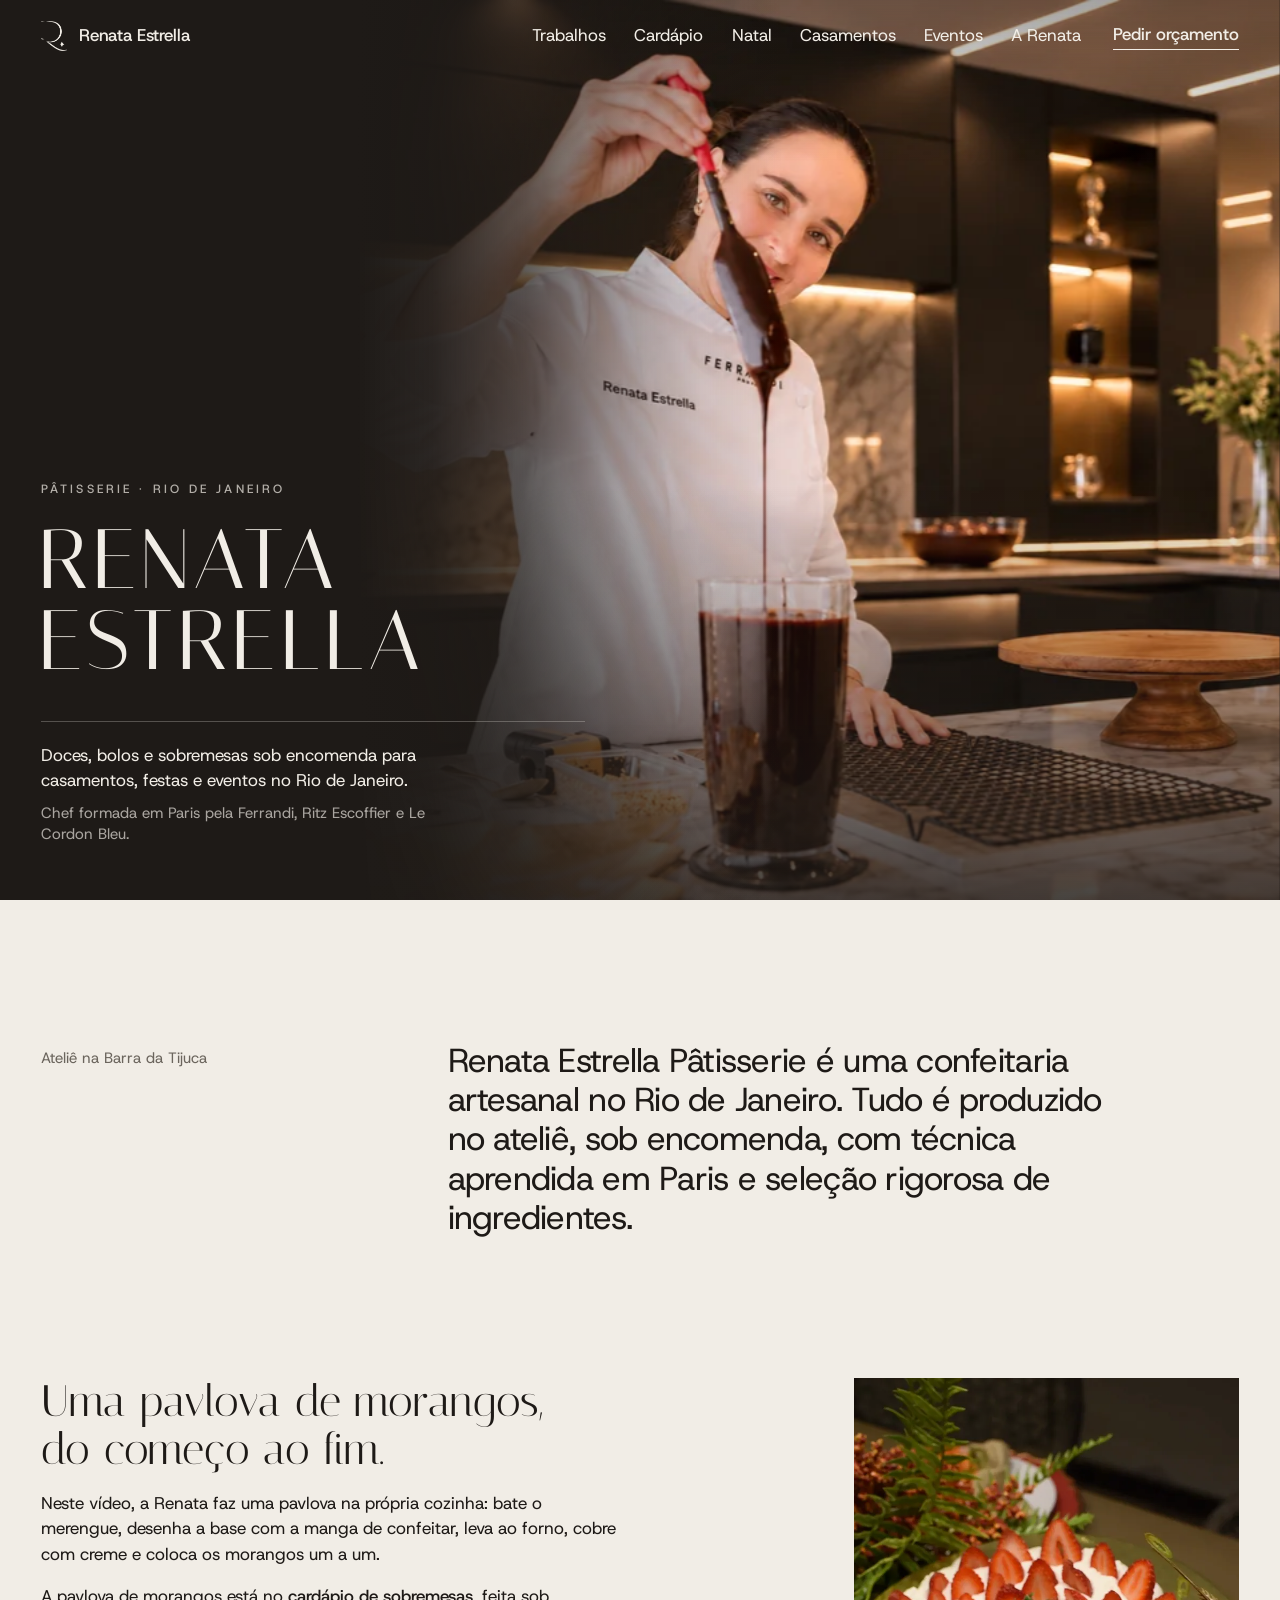
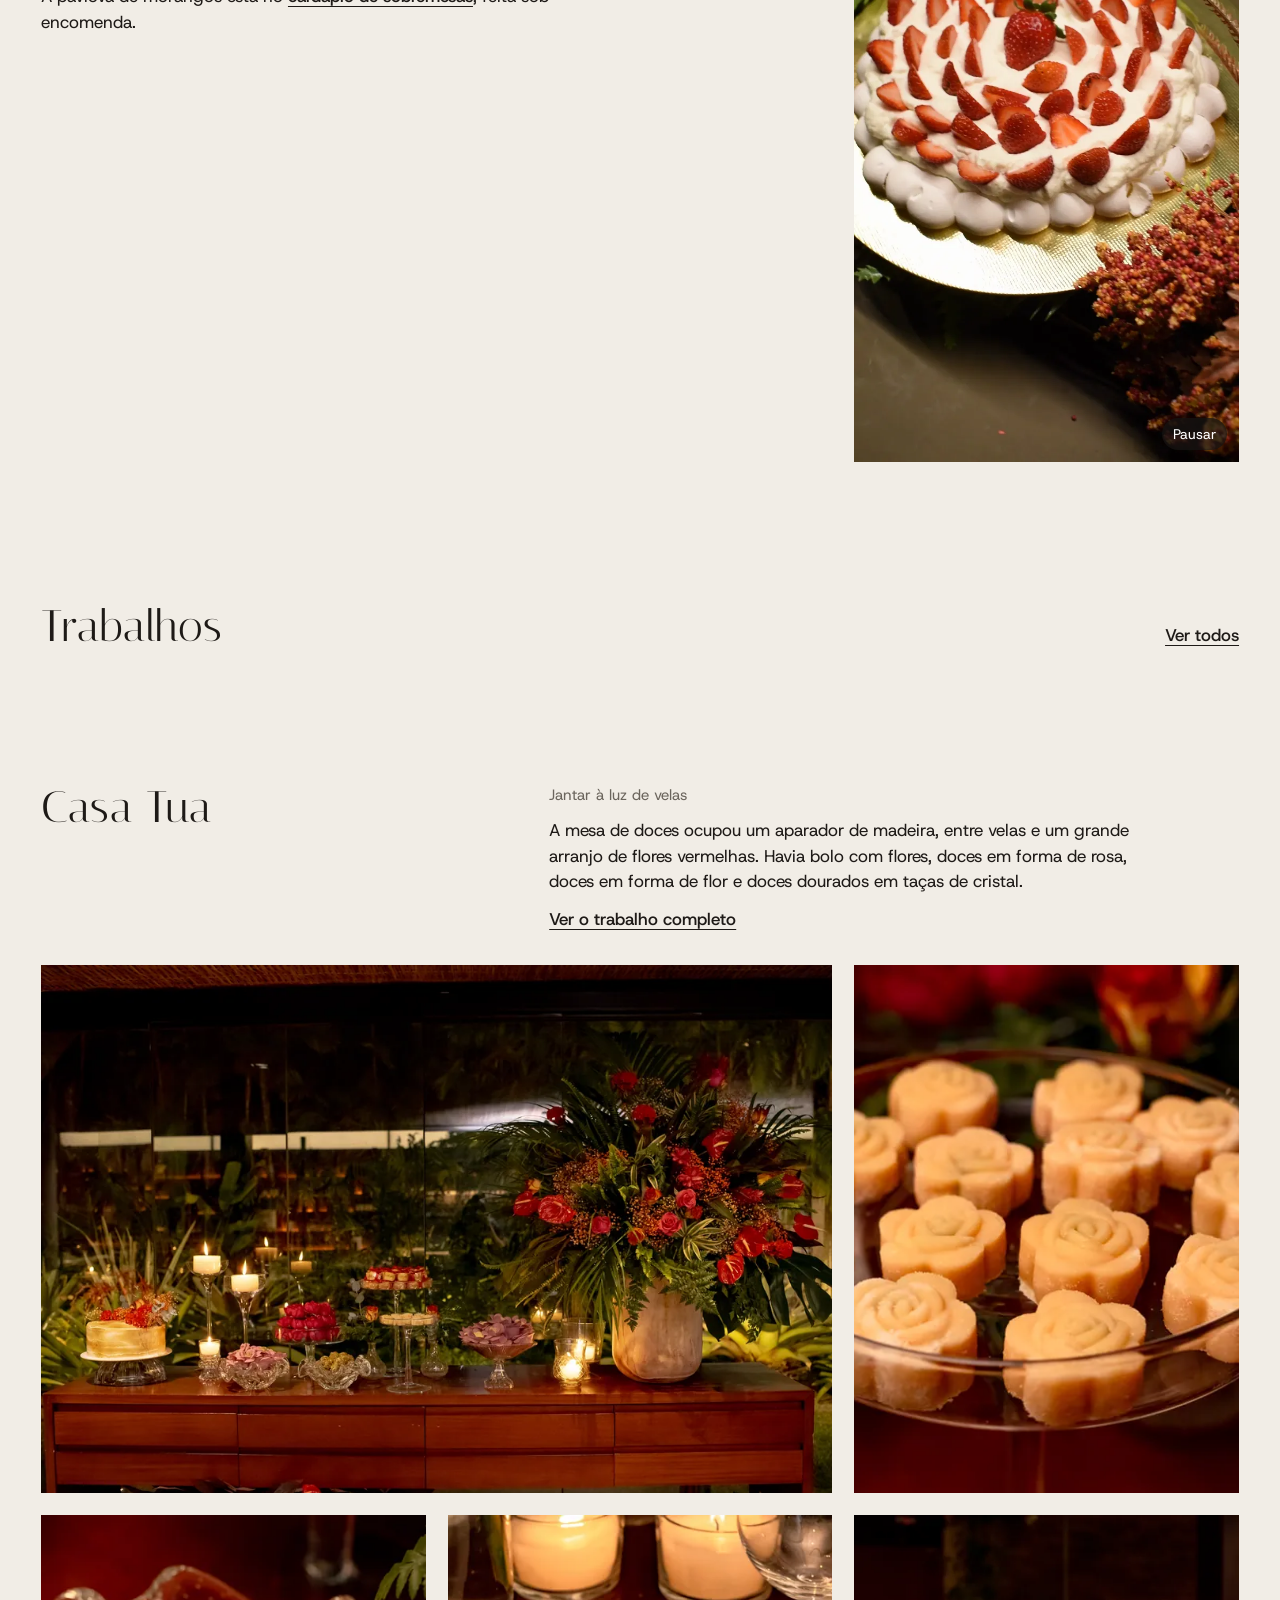
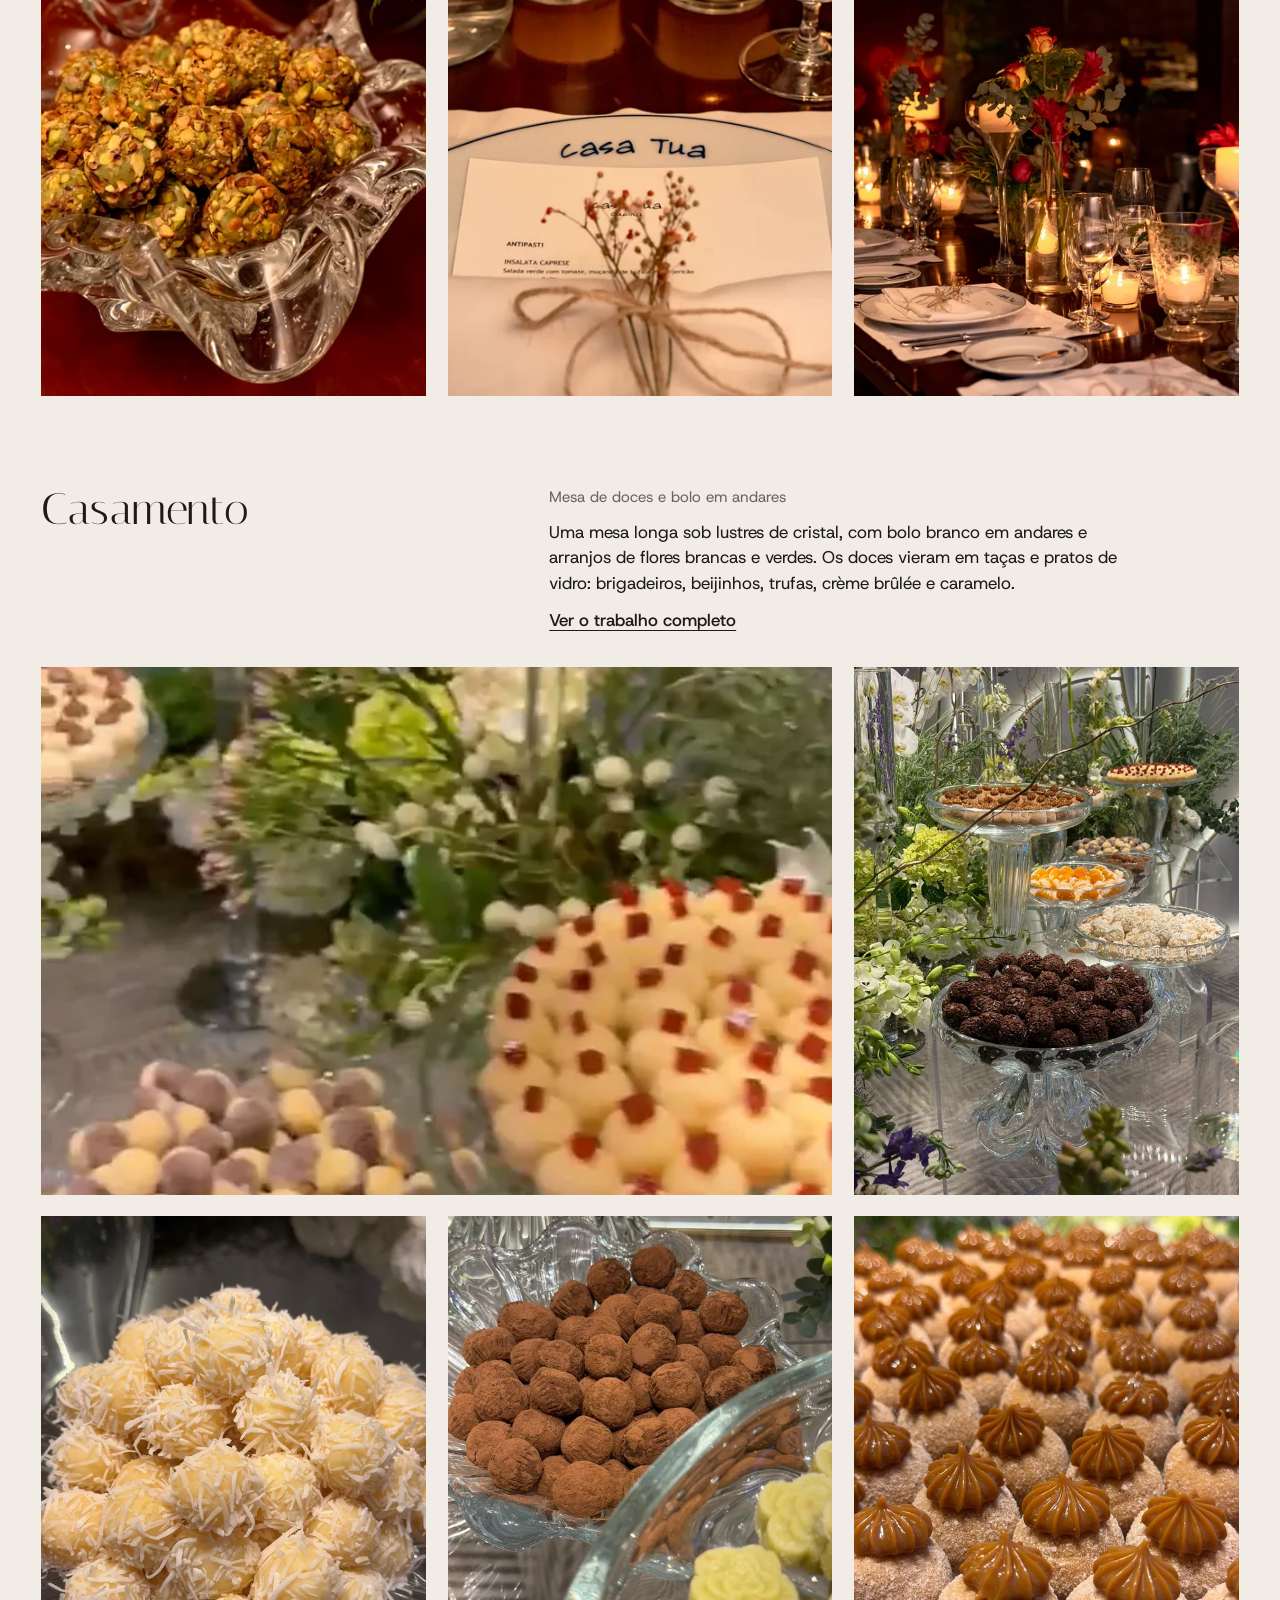
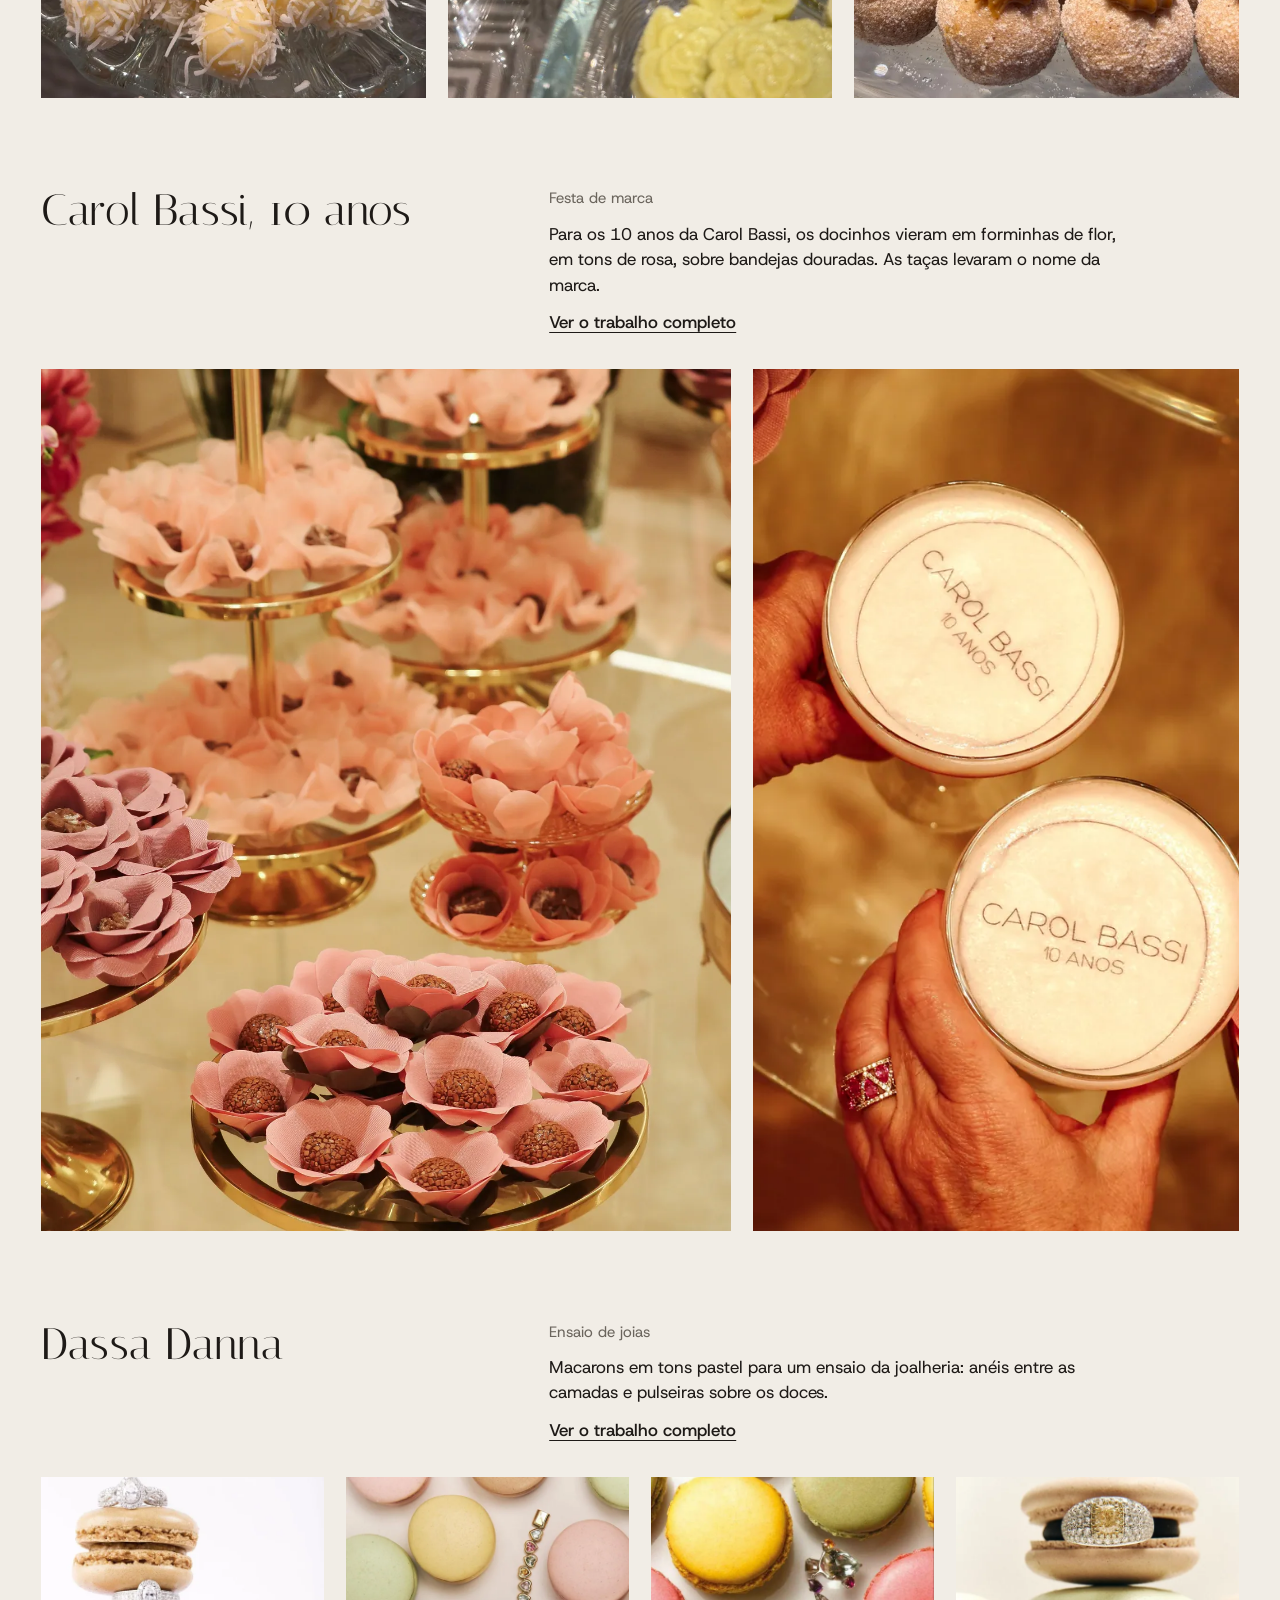
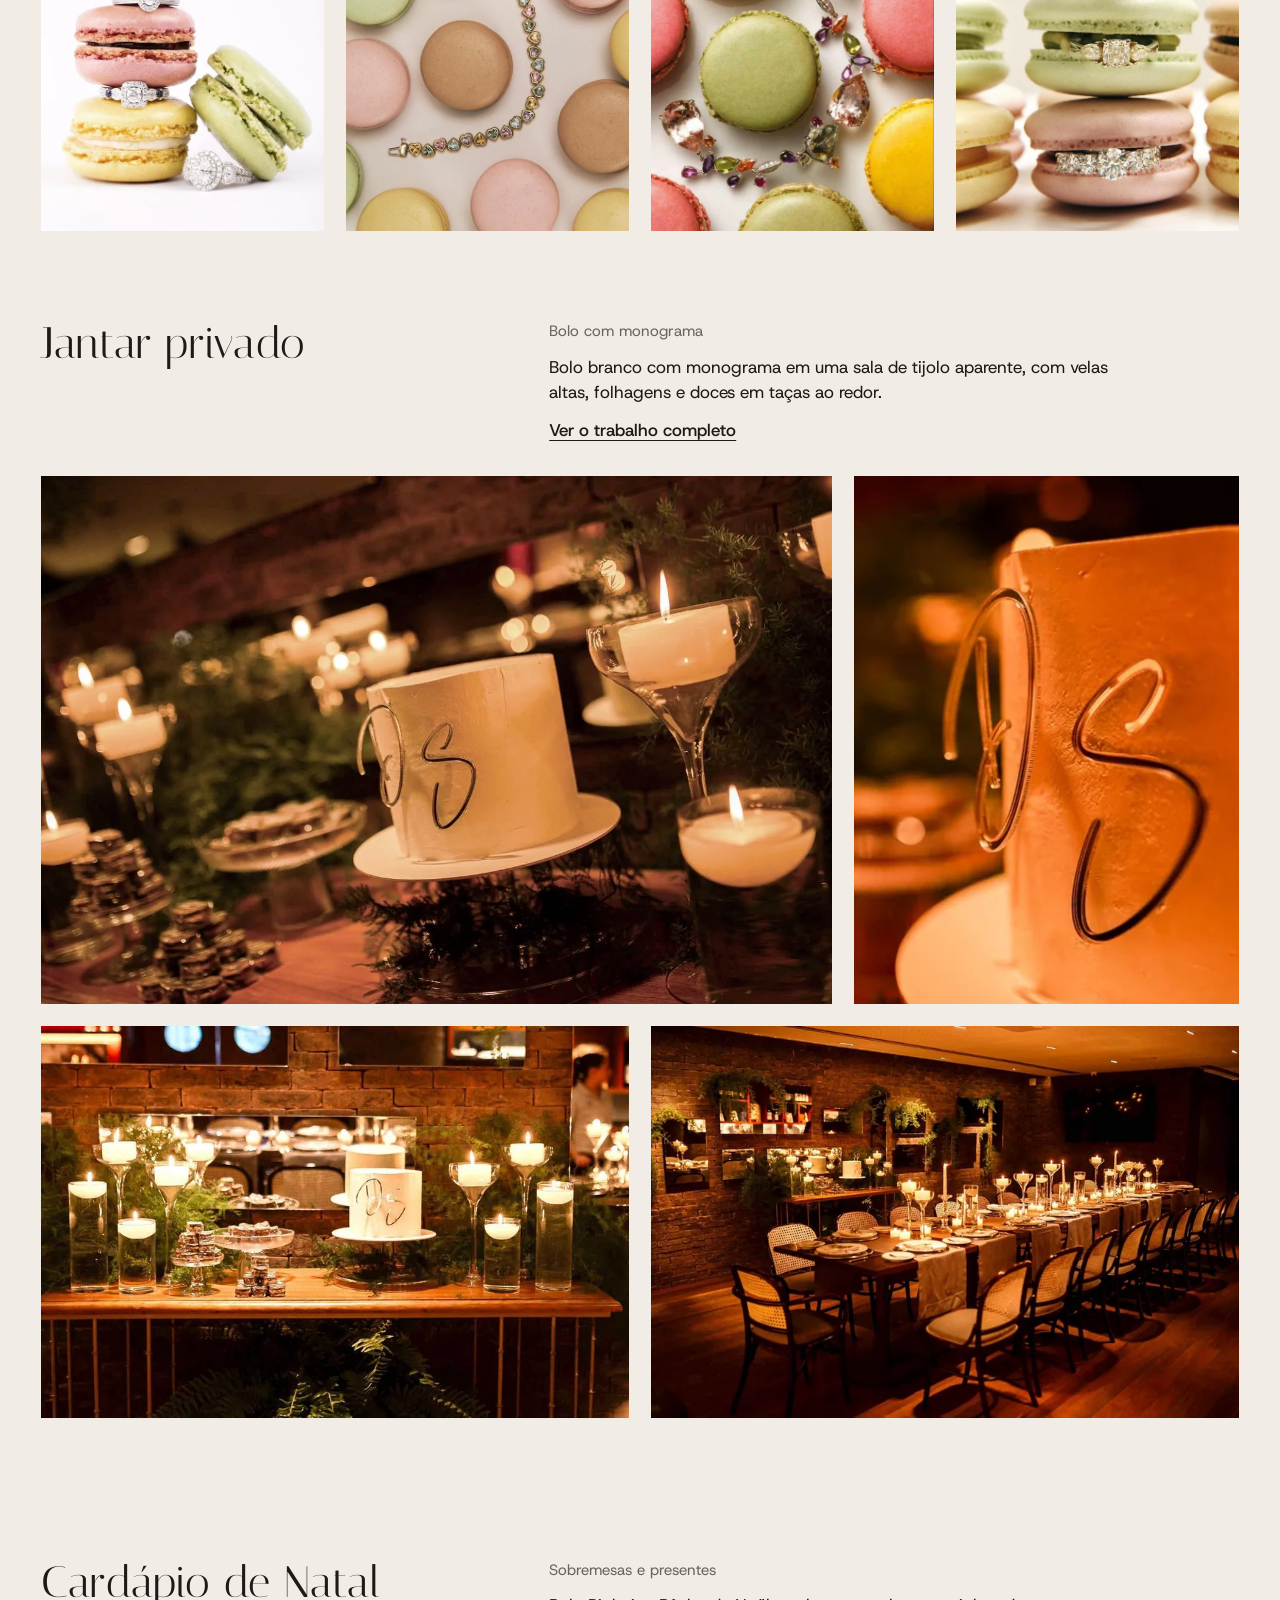
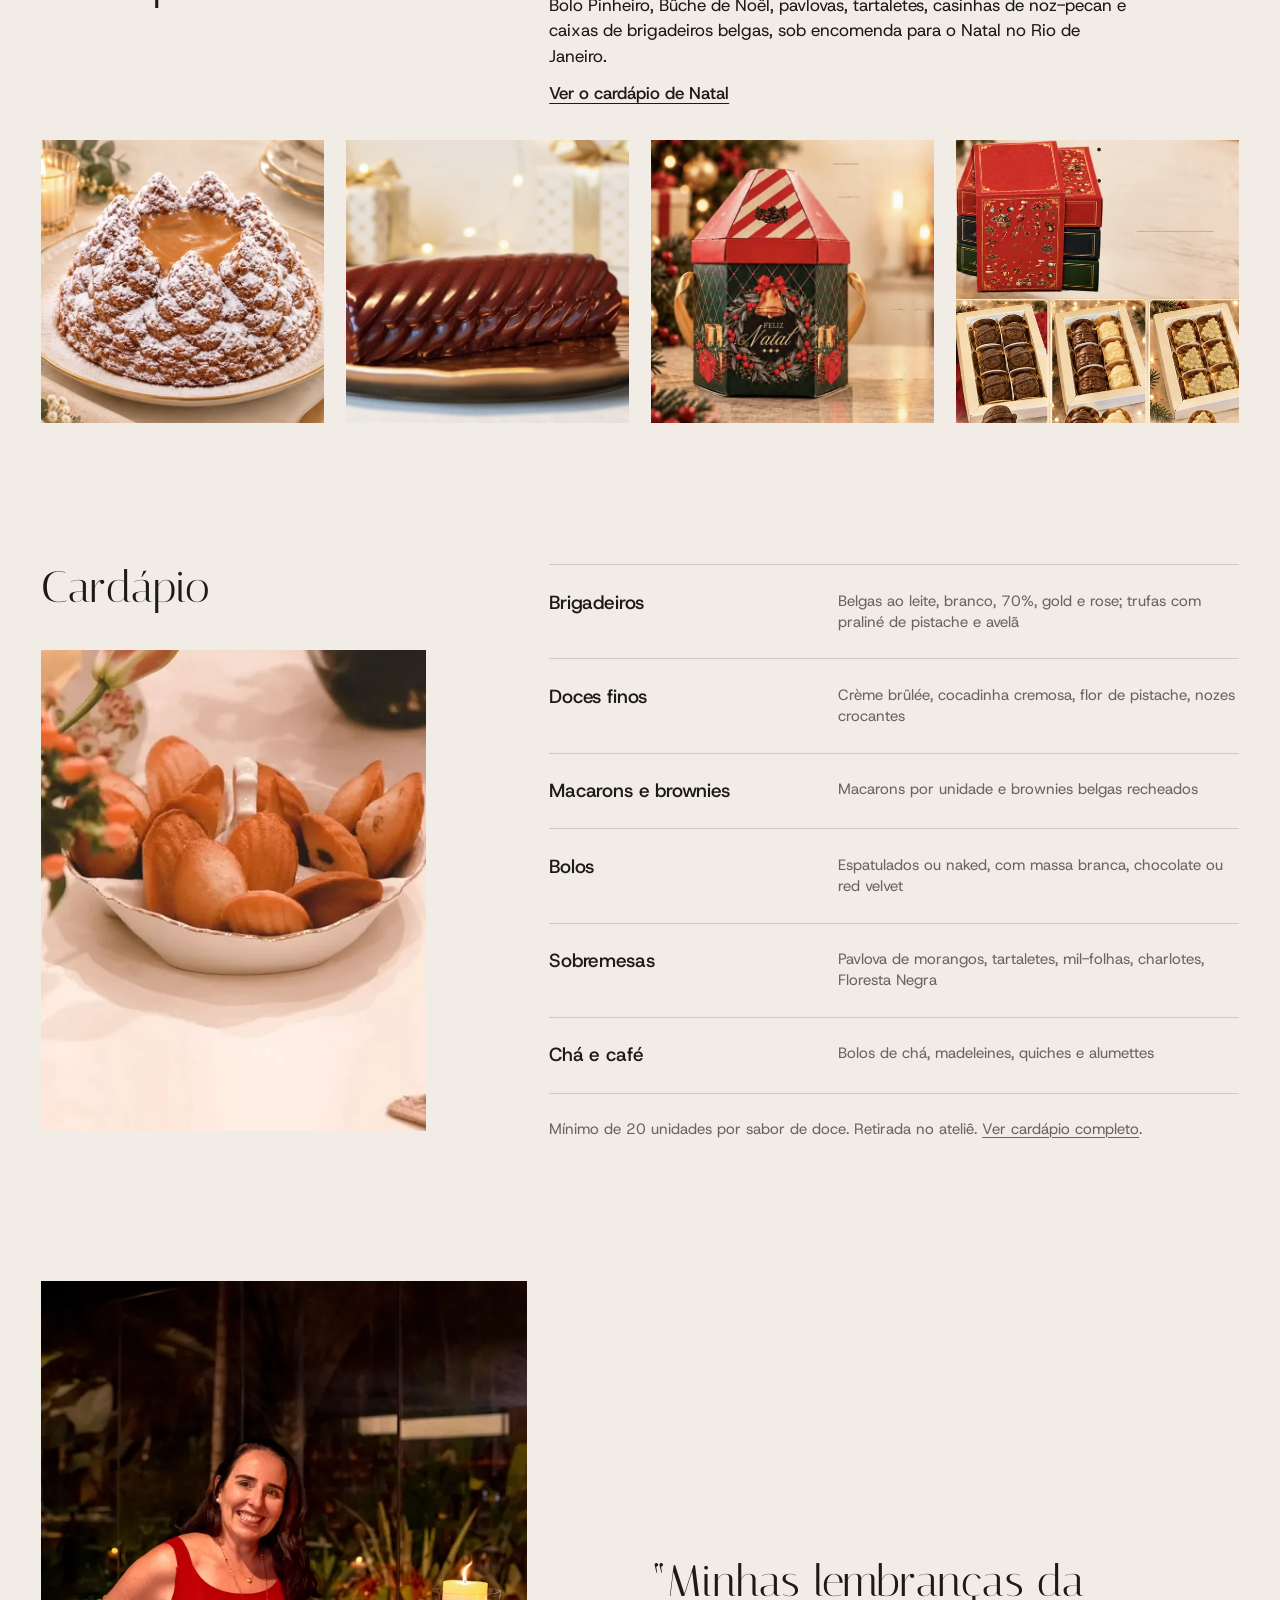
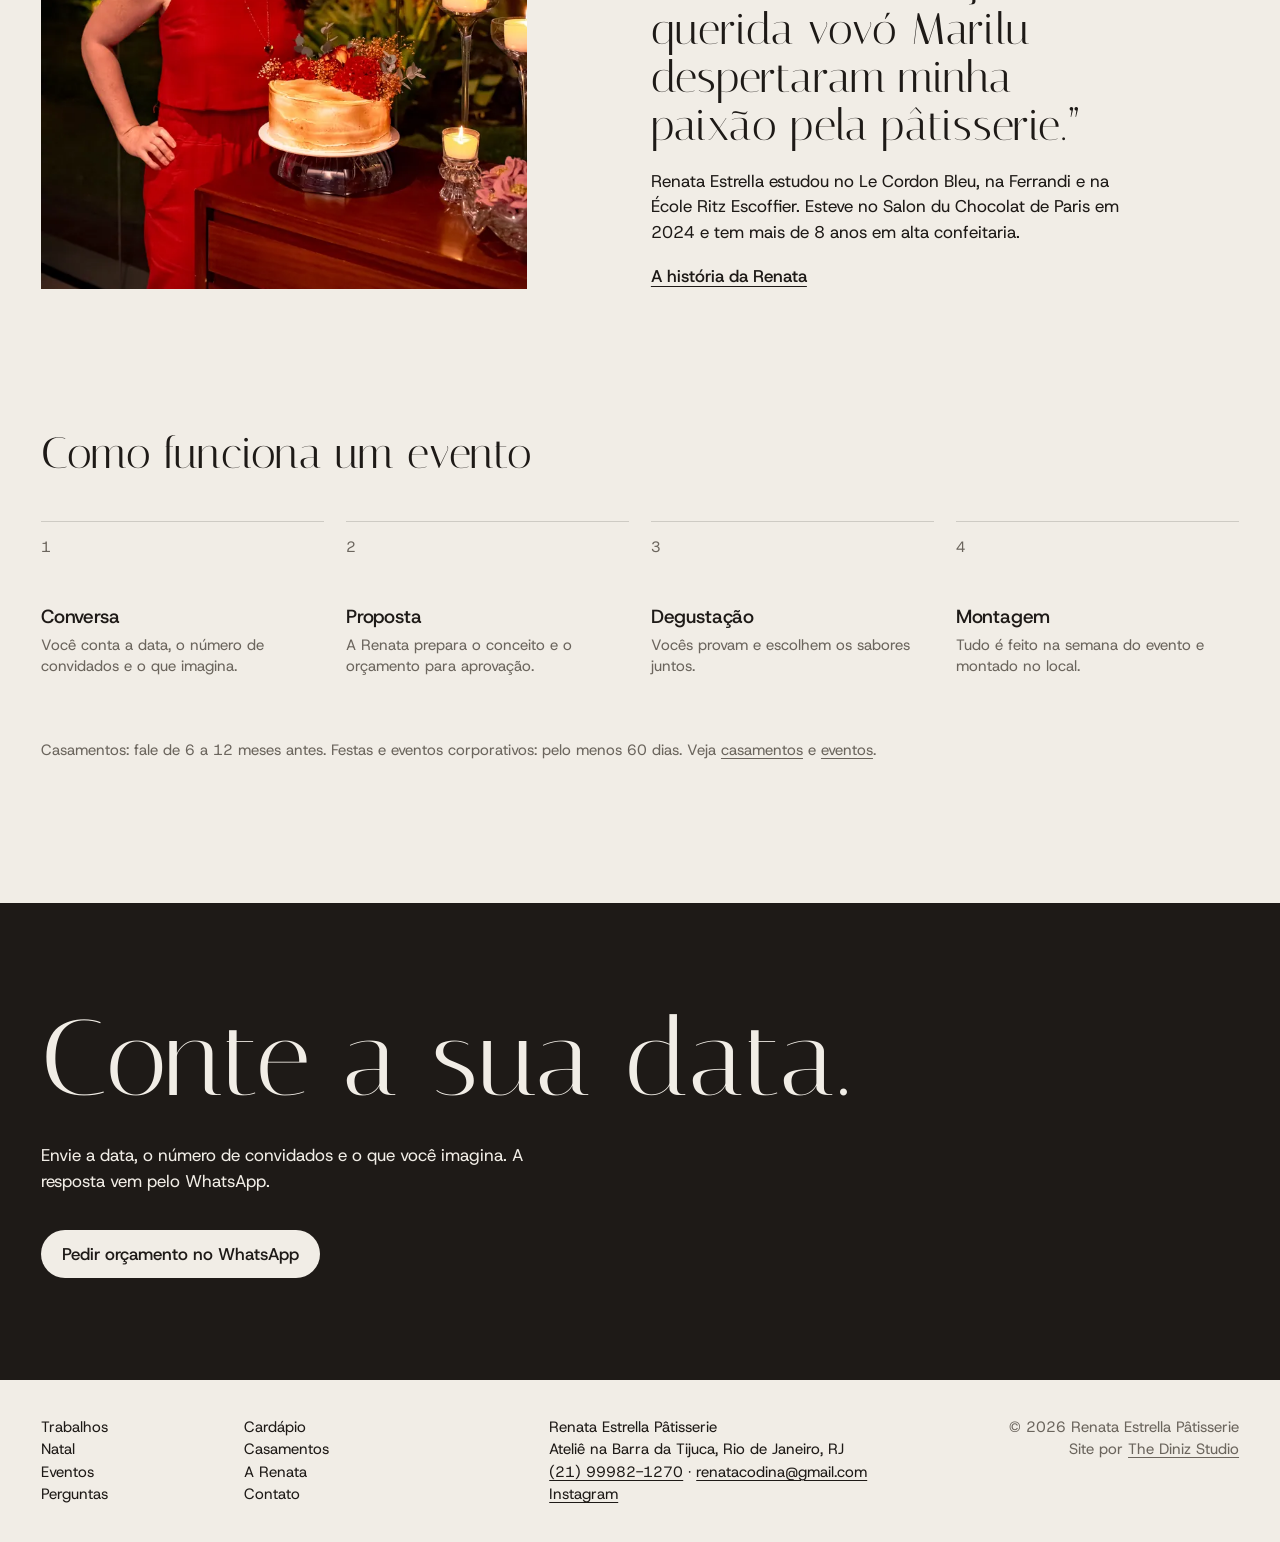
==== commit 0370fd82: "Make the homepage hero a full-screen photo On phones the chocolate close-up now fills the first scre" ====
--- a/index.html
+++ b/index.html
@@ -18,9 +18,10 @@
 <link rel="icon" href="/assets/favicon.svg" type="image/svg+xml"><link rel="apple-touch-icon" href="/assets/apple-touch-icon.png">
 <link rel="preload" href="/assets/fonts/italiana-latin-400-normal.woff2" as="font" type="font/woff2" crossorigin>
 <link rel="preload" href="/assets/fonts/host-grotesk-latin-wght-normal.woff2" as="font" type="font/woff2" crossorigin>
-<link rel="preload" as="image" type="image/webp" imagesrcset="/assets/img/renata-estrella-chef-patissiere-chocolate-belga-700.webp 700w, /assets/img/renata-estrella-chef-patissiere-chocolate-belga-1100.webp 1100w, /assets/img/renata-estrella-chef-patissiere-chocolate-belga-1462.webp 1462w" imagesizes="(max-width:860px) 100vw, 50vw" fetchpriority="high">
+<link rel="preload" as="image" type="image/webp" media="(max-width:860px)" imagesrcset="/assets/img/renata-estrella-chef-patissiere-chocolate-belga-700.webp 700w, /assets/img/renata-estrella-chef-patissiere-chocolate-belga-1100.webp 1100w, /assets/img/renata-estrella-chef-patissiere-chocolate-belga-1462.webp 1462w" imagesizes="100vw" fetchpriority="high">
+<link rel="preload" as="image" type="image/webp" media="(min-width:861px)" imagesrcset="/assets/img/renata-estrella-chef-patissiere-chocolate-belga-cozinha-1200.webp 1200w, /assets/img/renata-estrella-chef-patissiere-chocolate-belga-cozinha-1672.webp 1672w" imagesizes="72vw" fetchpriority="high">
 <script>document.documentElement.classList.add('js')</script>
-<link rel="stylesheet" href="/assets/site.css?v=88f78a7a">
+<link rel="stylesheet" href="/assets/site.css?v=c3a3ea93">
 <script type="application/ld+json">{"@context":"https://schema.org","@graph":[{"@type":["Bakery","LocalBusiness"],"@id":"https://renataestrellapatisserie.com/#negocio","name":"Renata Estrella Pâtisserie","alternateName":"Renata Estrella","url":"https://renataestrellapatisserie.com/","telephone":"+55-21-99982-1270","email":"renatacodina@gmail.com","description":"Confeitaria artesanal sob encomenda no Rio de Janeiro. Bolos, mesas de doces, brigadeiros belgas, macarons e sobremesas para casamentos, festas e eventos corporativos. Ateliê na Barra da Tijuca.","image":"https://renataestrellapatisserie.com/assets/og.jpg","logo":"https://renataestrellapatisserie.com/assets/logo.png","address":{"@type":"PostalAddress","addressLocality":"Rio de Janeiro","addressRegion":"RJ","addressCountry":"BR","streetAddress":"Barra da Tijuca"},"areaServed":[{"@type":"City","name":"Rio de Janeiro"},{"@type":"Country","name":"Brasil"}],"servesCuisine":["Confeitaria","Pâtisserie"],"hasMenu":"https://renataestrellapatisserie.com/cardapio/","paymentAccepted":"Pix, depósito bancário","founder":{"@id":"https://renataestrellapatisserie.com/renata-estrella/#pessoa"},"sameAs":["https://www.instagram.com/renataestrella.patisserie/"],"contactPoint":{"@type":"ContactPoint","telephone":"+55-21-99982-1270","contactType":"customer service","availableLanguage":"Portuguese"}},{"@type":"WebSite","@id":"https://renataestrellapatisserie.com/#site","url":"https://renataestrellapatisserie.com/","name":"Renata Estrella Pâtisserie","inLanguage":"pt-BR","publisher":{"@id":"https://renataestrellapatisserie.com/#negocio"}},{"@type":"Person","@id":"https://renataestrellapatisserie.com/renata-estrella/#pessoa","name":"Renata Estrella","jobTitle":"Chef pâtissière","url":"https://renataestrellapatisserie.com/renata-estrella/","image":"https://renataestrellapatisserie.com/assets/img/renata-estrella-dolma-ferrandi-chocolate-801.webp","alumniOf":[{"@type":"EducationalOrganization","name":"Le Cordon Bleu"},{"@type":"EducationalOrganization","name":"Ferrandi Paris"},{"@type":"EducationalOrganization","name":"École Ritz Escoffier"}],"knowsAbout":["Pâtisserie","Confeitaria","Chocolate belga","Bolos de casamento","Mesas de doces"],"worksFor":{"@id":"https://renataestrellapatisserie.com/#negocio"},"sameAs":["https://www.instagram.com/renataestrella.patisserie/"]},{"@type":"VideoObject","name":"Renata Estrella prepara uma pavlova de morangos","description":"A chef Renata Estrella faz uma pavlova de morangos, do merengue à finalização com morangos frescos.","thumbnailUrl":"https://renataestrellapatisserie.com/assets/video/renata-estrella-pavlova-de-morangos.webp","contentUrl":"https://renataestrellapatisserie.com/assets/video/renata-estrella-pavlova-de-morangos.mp4","uploadDate":"2026-06-08","duration":"PT55S","inLanguage":"pt-BR"},{"@type":"WebPage","@id":"https://renataestrellapatisserie.com/#pagina","url":"https://renataestrellapatisserie.com/","name":"Renata Estrella Pâtisserie","isPartOf":{"@id":"https://renataestrellapatisserie.com/#site"},"about":{"@id":"https://renataestrellapatisserie.com/#negocio"},"primaryImageOfPage":"https://renataestrellapatisserie.com/assets/og.jpg"}]}</script>
 </head>
 <body>
@@ -34,14 +35,15 @@
 <div class="ov" id="ov"><a href="/trabalhos/">Trabalhos</a><a href="/cardapio/">Cardápio</a><a href="/cardapio-de-natal/">Natal</a><a href="/bolo-de-casamento-rio-de-janeiro/">Casamentos</a><a href="/doces-para-eventos-rio-de-janeiro/">Eventos</a><a href="/renata-estrella/">A Renata</a><a href="/perguntas-frequentes/">Perguntas</a><a href="/contato/">Contato</a></div>
 <main id="conteudo">
 <section class="hero" aria-labelledby="h1">
-  <div class="hero__l">
-    <h1 id="h1">Doces, bolos e sobremesas sob encomenda para casamentos, festas e eventos no Rio de Janeiro.</h1>
-    <div class="hero__b">
-      <p class="wm" aria-label="Renata Estrella"><span aria-hidden="true">Renata</span> <span aria-hidden="true">Estrella</span></p>
+  <div class="hero__m"><picture><source media="(min-width:861px)" srcset="/assets/img/renata-estrella-chef-patissiere-chocolate-belga-cozinha-1200.webp 1200w, /assets/img/renata-estrella-chef-patissiere-chocolate-belga-cozinha-1672.webp 1672w" sizes="72vw" width="1672" height="941"><img src="/assets/img/renata-estrella-chef-patissiere-chocolate-belga-1100.webp" srcset="/assets/img/renata-estrella-chef-patissiere-chocolate-belga-700.webp 700w, /assets/img/renata-estrella-chef-patissiere-chocolate-belga-1100.webp 1100w, /assets/img/renata-estrella-chef-patissiere-chocolate-belga-1462.webp 1462w" sizes="100vw" width="1462" height="1453" fetchpriority="high" alt="A chef Renata Estrella, de dólmã branco, derrama chocolate de uma espátula em sua cozinha"></picture></div>
+  <div class="hero__c">
+    <p class="hero__k">Pâtisserie <span aria-hidden="true">·</span> Rio de Janeiro</p>
+    <p class="wm" aria-label="Renata Estrella"><span aria-hidden="true">Renata</span> <span aria-hidden="true">Estrella</span></p>
+    <div class="hero__f">
+      <h1 id="h1">Doces, bolos e sobremesas sob encomenda para casamentos, festas e eventos no Rio de Janeiro.</h1>
       <p class="hero__p">Chef formada em Paris pela Ferrandi, Ritz Escoffier e Le Cordon Bleu.</p>
     </div>
   </div>
-  <div class="hero__m"><img src="/assets/img/renata-estrella-chef-patissiere-chocolate-belga-1100.webp" srcset="/assets/img/renata-estrella-chef-patissiere-chocolate-belga-700.webp 700w, /assets/img/renata-estrella-chef-patissiere-chocolate-belga-1100.webp 1100w, /assets/img/renata-estrella-chef-patissiere-chocolate-belga-1462.webp 1462w" sizes="(max-width:860px) 100vw, 50vw" width="1462" height="1453" fetchpriority="high" alt="A chef Renata Estrella, de dólmã branco, derrama chocolate de uma espátula em sua cozinha"></div>
 </section>
 
 <section class="intro sect grid" aria-label="Sobre o ateliê">
@@ -127,6 +129,6 @@
     <p class="ft__c">© 2026 Renata Estrella Pâtisserie<br>Site por <a href="https://www.thedinizstudio.com/pt" target="_blank" rel="noopener">The Diniz Studio</a></p>
   </div>
 </footer>
-<script src="/assets/site.js?v=88f78a7a" defer></script>
+<script src="/assets/site.js?v=c3a3ea93" defer></script>
 </body>
 </html>
--- a/assets/site.css
+++ b/assets/site.css
@@ -27,7 +27,7 @@
 /* header */
 .hd{position:sticky;top:0;z-index:30;height:var(--h);display:flex;align-items:center;gap:32px;padding-inline:var(--m);background:var(--paper);color:var(--ink)}
 .brand{display:flex;align-items:center;gap:12px;font-weight:500;text-decoration:none;letter-spacing:-.01em;margin-right:auto}
-.brand i{width:26px;height:30px;background:var(--ink);-webkit-mask:url(/assets/img/logo-r.webp) center/contain no-repeat;mask:url(/assets/img/logo-r.webp) center/contain no-repeat}
+.brand i{width:26px;height:30px;background:currentColor;-webkit-mask:url(/assets/img/logo-r.webp) center/contain no-repeat;mask:url(/assets/img/logo-r.webp) center/contain no-repeat}
 .hd nav{display:flex;gap:clamp(18px,2.2vw,32px)}
 .hd a,.burger{white-space:nowrap}.hd a{text-decoration:none}.hd nav a:hover,.hd__cta:hover{text-decoration:underline}
 .hd .hd__cta{font-weight:500;border-bottom:1px solid currentColor;padding-bottom:1px}.hd .hd__cta:hover{text-decoration:none;opacity:.65}
@@ -38,19 +38,37 @@
  .menu-open .ov{display:flex;flex-direction:column;gap:6px;position:fixed;inset:var(--h) 0 0;z-index:29;background:var(--paper);color:var(--ink);padding:20px var(--m)}
  .ov a{font:400 2.25rem/1.2 var(--d);text-decoration:none}}
 /* hero */
-.hero{display:grid;grid-template-columns:1fr 1fr;min-height:min(calc(100vh - var(--h)),1000px);min-height:min(calc(100svh - var(--h)),1000px)}
-.hero__l{display:flex;flex-direction:column;justify-content:space-between;gap:48px;padding:clamp(24px,4vh,48px) var(--m) clamp(28px,5vh,56px)}
-.hero h1{font:400 clamp(1.0625rem,1.25vw,1.25rem)/1.4 var(--f);letter-spacing:0;max-width:24em}
-.wm{font:400 clamp(2.5rem,4.8vw,4.75rem)/1.06 var(--d);letter-spacing:.06em;text-transform:uppercase}
+.js:has(.hero) .hd{position:fixed;left:0;right:0;background:transparent;color:var(--on);transition:background-color .4s var(--e),color .4s var(--e)}
+.js:has(.hero) .hd.solid,.js:has(.hero) .menu-open .hd{background:var(--paper);color:var(--ink)}
+.js:has(.hero) .hero{min-height:min(100vh,1080px);min-height:min(100svh,1080px)}
+.hero{position:relative;isolation:isolate;display:flex;align-items:flex-end;min-height:min(calc(100vh - var(--h)),1000px);min-height:min(calc(100svh - var(--h)),1000px);background:var(--brand);color:var(--on);overflow:hidden}
+.hero__m{position:absolute;top:0;right:0;bottom:0;width:72%;z-index:-1;background:var(--brand)}
+.hero__m img{position:absolute;inset:0;height:100%;object-fit:cover;object-position:62% 30%;animation:hfade 1.6s var(--e) both}
+.hero__m::after{content:'';position:absolute;inset:0;background:linear-gradient(90deg,var(--brand) 0%,rgba(30,26,23,.94) 8%,rgba(30,26,23,.72) 18%,rgba(30,26,23,.38) 28%,rgba(30,26,23,.12) 37%,rgba(30,26,23,0) 46%),linear-gradient(0deg,rgba(30,26,23,.82) 0%,rgba(30,26,23,.35) 26%,rgba(30,26,23,0) 46%),linear-gradient(180deg,rgba(30,26,23,.4) 0%,rgba(30,26,23,0) 18%)}
+.hero__c{width:100%;padding:clamp(48px,8vh,96px) var(--m) clamp(32px,6vh,60px)}
+.hero__k{font-size:.75rem;line-height:1;font-weight:500;letter-spacing:.26em;text-transform:uppercase;color:rgba(241,237,230,.7);margin-bottom:clamp(18px,2.6vh,30px)}
+.wm{font:400 clamp(3.25rem,6.6vw,7.5rem)/.96 var(--d);letter-spacing:.05em;text-transform:uppercase;margin-left:-.04em}
 .wm span{display:block}
-.hero__p{margin-top:clamp(18px,3vh,32px);color:var(--mute);font-size:.9375rem;line-height:1.4}
-.hero__m{position:relative;overflow:hidden;background:var(--brand)}
-.hero__m img{position:absolute;inset:0;height:100%;object-fit:cover;object-position:50% 22%;animation:hfade 1.4s var(--e) both}
-.wm,.hero h1,.hero__p{animation:hrise 1.2s var(--e) both}
-@keyframes hfade{from{opacity:0;transform:scale(1.015)}to{opacity:1;transform:none}}
-@keyframes hrise{from{opacity:0;transform:translateY(12px)}to{opacity:1;transform:none}}
-@media (prefers-reduced-motion:reduce){.hero__m img,.wm,.hero h1,.hero__p{animation:none}}
-@media (max-width:860px){.hero{display:block;min-height:0}.hero__l{gap:36px;padding-top:20px;padding-bottom:28px}.wm{font-size:12.4vw}.hero__m{aspect-ratio:1}}
+.hero__f{display:grid;gap:10px;max-width:min(100%,34rem);margin-top:clamp(28px,4.4vh,48px);padding-top:clamp(18px,2.4vh,24px);border-top:1px solid rgba(241,237,230,.26)}
+.hero h1{font:400 clamp(1.0625rem,1.2vw,1.25rem)/1.45 var(--f);letter-spacing:0;max-width:27em}
+.hero__p{color:rgba(241,237,230,.66);font-size:.9375rem;line-height:1.45;max-width:27em}
+.hero__k,.wm,.hero__f{animation:hrise 1.3s var(--e) both}.wm{animation-delay:.08s}.hero__f{animation-delay:.18s}
+@keyframes hfade{from{opacity:0;transform:scale(1.03)}to{opacity:1;transform:none}}
+@keyframes hrise{from{opacity:0;transform:translateY(14px)}to{opacity:1;transform:none}}
+@media (prefers-reduced-motion:reduce){.hero__m img,.hero__k,.wm,.hero__f{animation:none}}
+@media (max-width:860px){
+ .hero{min-height:calc(100vh - var(--h));min-height:calc(100svh - var(--h))}
+ .js:has(.hero) .hero{min-height:100vh;min-height:100svh}
+ .hero__m{width:100%}
+ .hero__m img{object-position:54% 18%}
+ .hero__m::after{background:linear-gradient(0deg,rgba(30,26,23,.95) 0%,rgba(30,26,23,.82) 30%,rgba(30,26,23,.28) 56%,rgba(30,26,23,0) 70%),linear-gradient(180deg,rgba(30,26,23,.6) 0%,rgba(30,26,23,0) 22%)}
+ .hero__c{padding-top:0;padding-bottom:clamp(26px,4.5vh,40px)}
+ .hero__k{font-size:.6875rem;margin-bottom:16px}
+ .wm{font-size:17vw}
+ .hero__f{max-width:none;margin-top:22px;padding-top:18px}
+ .hero h1{font-size:1.0625rem}
+ .hero__p{font-size:.875rem}
+}
 /* intro */
 .intro p[data-r]{grid-column:5/12;font-size:clamp(1.5rem,2.6vw,2.5rem);line-height:1.18;letter-spacing:-.022em}
 .intro .intro__l{grid-column:1/5;font-size:.9375rem;line-height:1.4;padding-top:.5em}
@@ -141,8 +159,8 @@
 .faq summary{cursor:pointer;list-style:none;display:flex;justify-content:space-between;gap:20px;padding:16px 0;font-weight:500}.faq summary::-webkit-details-marker{display:none}.faq summary::after{content:'+';color:var(--mute)}.faq details[open] summary::after{content:'–'}.faq details p{padding:0 2rem 20px 0;color:var(--mute)}
 .rel{padding:clamp(32px,4vw,56px) 0;margin-inline:var(--m);border-top:1px solid var(--line);display:flex;flex-wrap:wrap;gap:8px 28px}.rel a{font-weight:500}
 @media (max-width:760px){
- .hero h1,.hero__p,.intro__l,.intro p,.mn__l,.mn__r,.rn figure,.rn__t,.ft nav,.ft address,.ft__c,.sec>h2,.sec__b,.proj__h h2,.proj__h p{grid-column:1/-1}
- .hero__p{margin-top:14px}.hero__m img,.bleed img{aspect-ratio:4/5}.intro__l{margin-bottom:14px}
+ .intro__l,.intro p,.mn__l,.mn__r,.rn figure,.rn__t,.ft nav,.ft address,.ft__c,.sec>h2,.sec__b,.proj__h h2,.proj__h p{grid-column:1/-1}
+ .bleed img{aspect-ratio:4/5}.intro__l{margin-bottom:14px}
  .c8,.c7,.c6,.c5,.c4{grid-column:1/-1}.wk .c3{grid-column:span 6}
  .mn__r{margin-top:32px}.mn__r a.row{grid-template-columns:1fr;gap:4px}
  .rn__t{margin-top:24px}.st li{grid-column:span 6}.ft__c{text-align:left}
